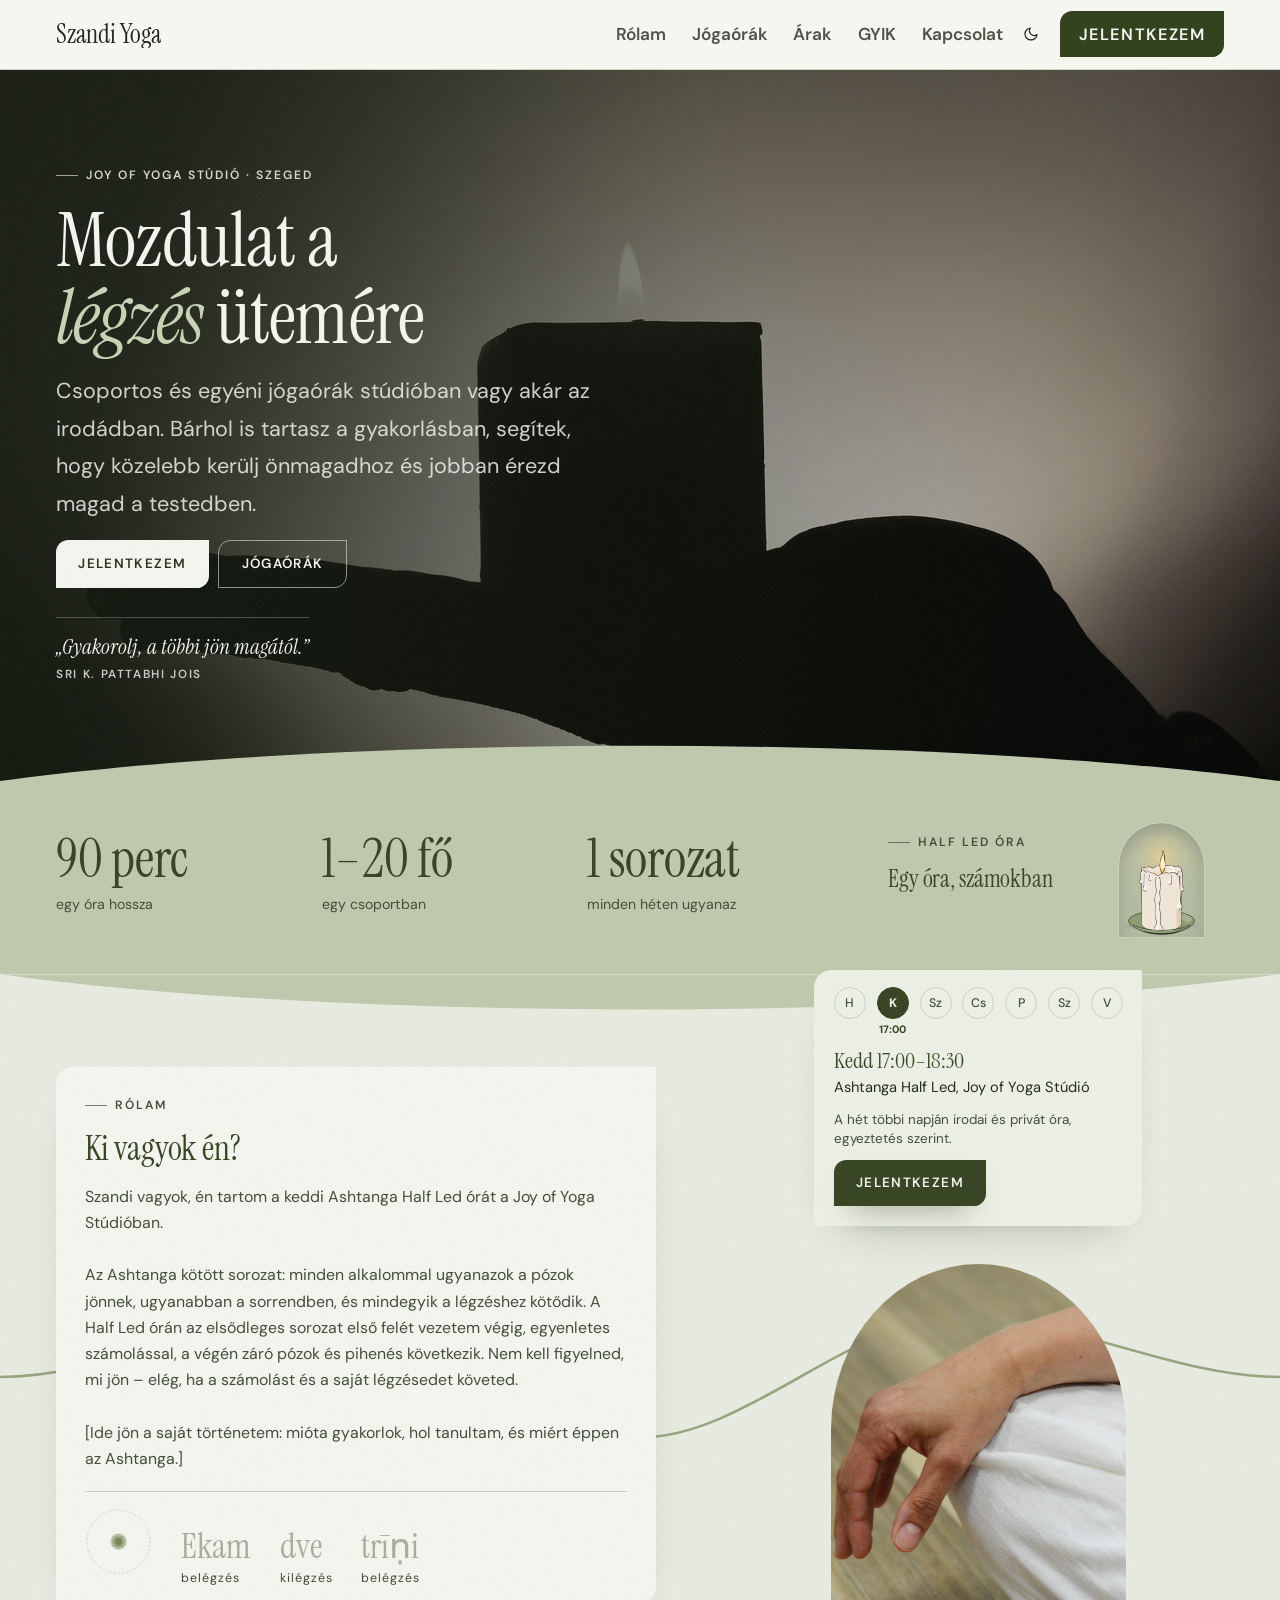
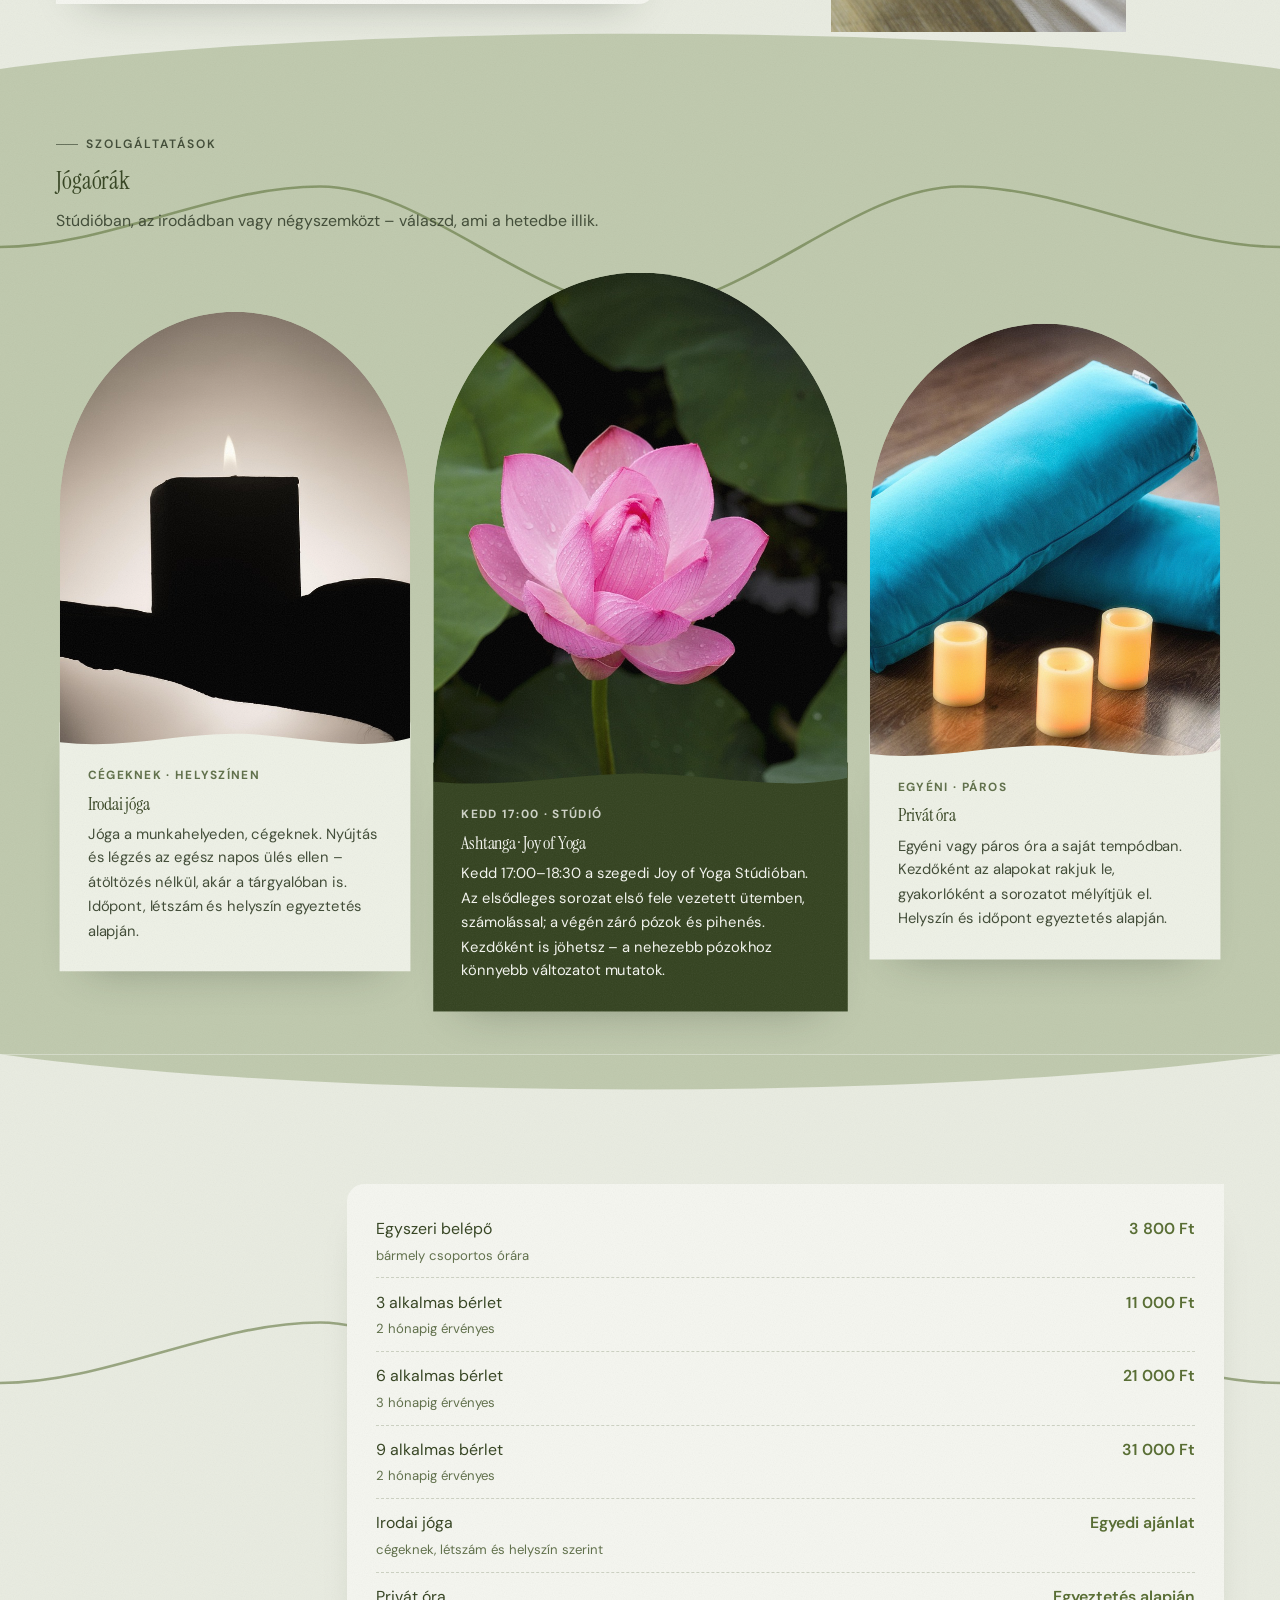
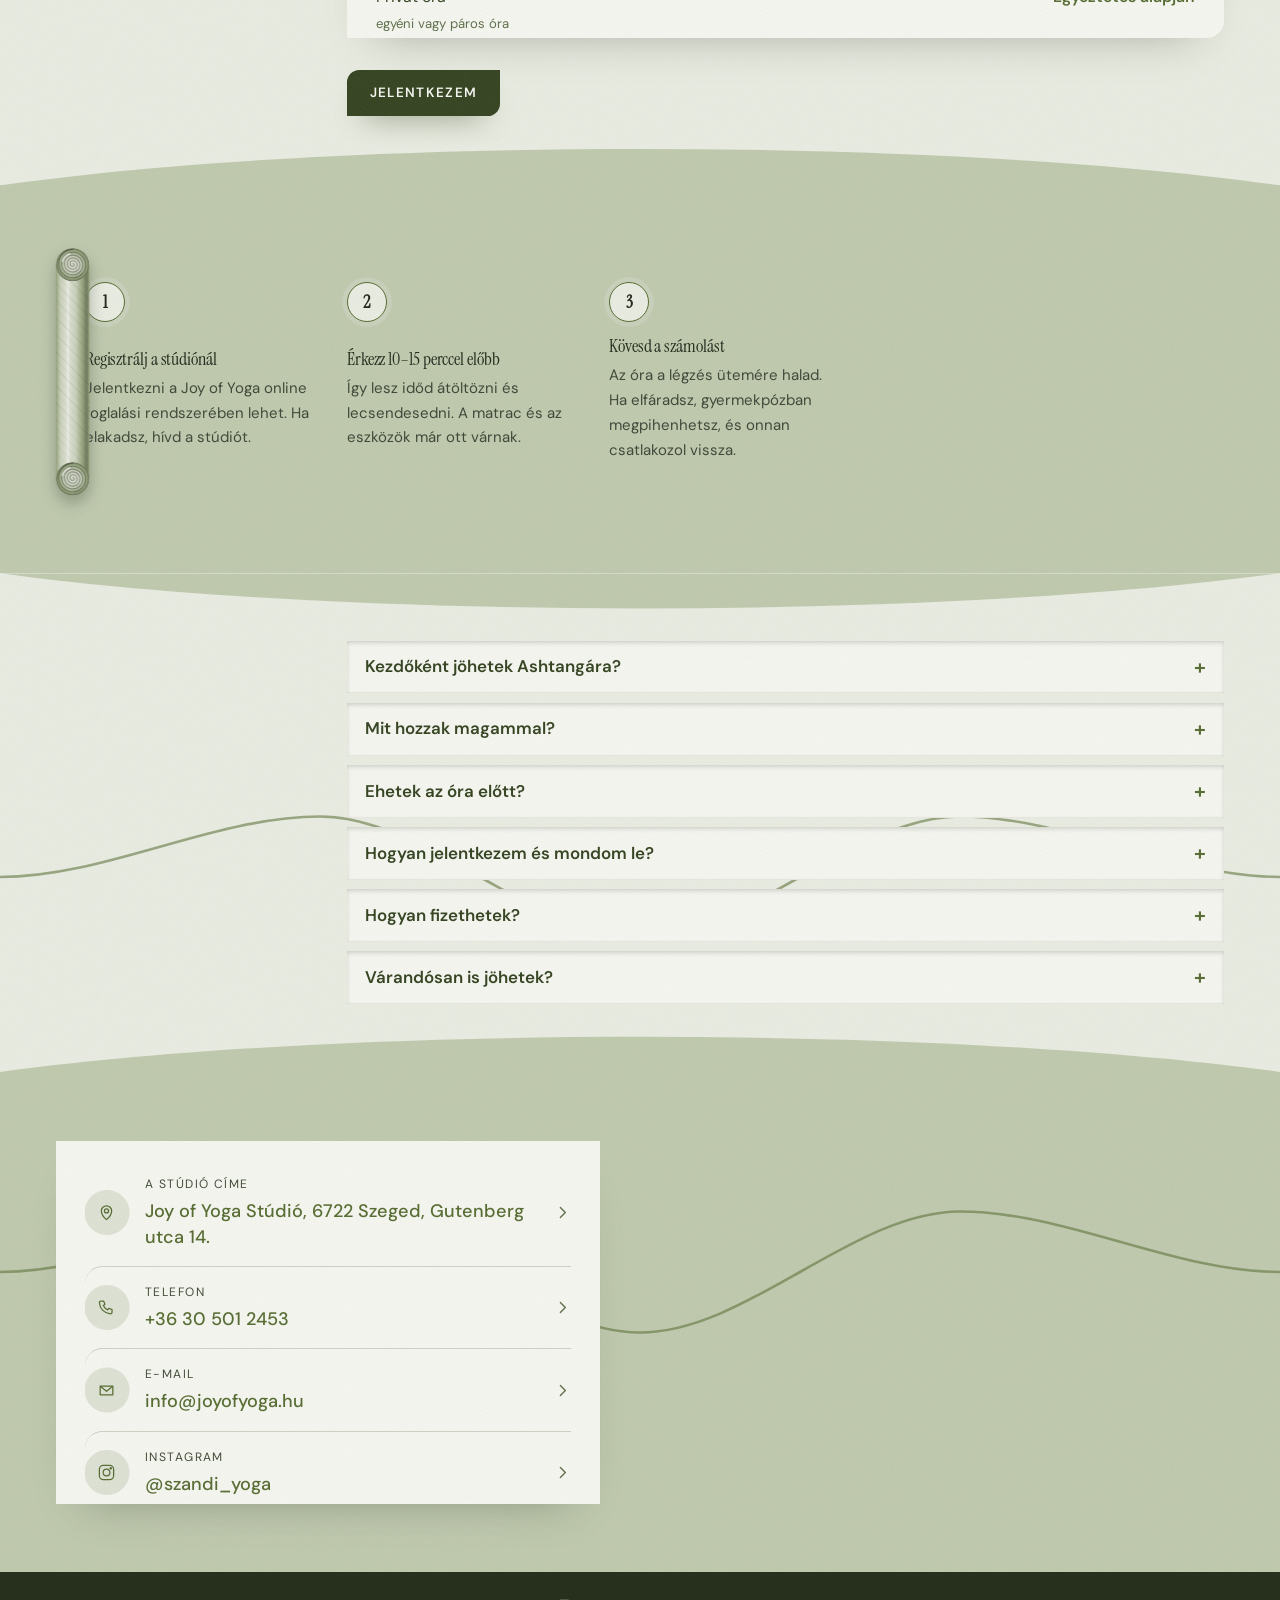
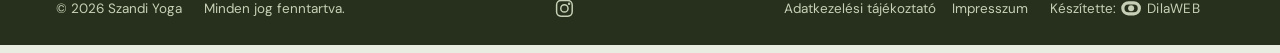
==== index.html @ 1b9d4933 "Szandi visszajelzése: Szandi Yoga név, új alcím, szögletes formák - Fejléc és SEO: „Szandi Yoga” a t" ====
<!DOCTYPE html>
<html lang="hu">
<head>
  <meta charset="utf-8">
  <meta name="viewport" content="width=device-width, initial-scale=1">

  <!-- A közösségi crawler (Facebook, Messenger, LinkedIn) NEM futtat JS-t: amit
       a site.js írna ide, azt megosztáskor nem látja. Ezt a blokkot ezért a
       tools/plan-to-site.mjs süti be a site.json-ból – kézzel ne írd át. -->
  <!-- >>> META -->
  <title>Szandi Yoga · Ashtanga jóga Szegeden, a Joy of Yoga Stúdióban</title>
  <meta name="description" content="Keddenként 17:00-kor vezetett Ashtanga óra a szegedi Joy of Yoga Stúdióban, kezdőknek is. Mellette irodai jóga cégeknek és privát óra.">
  <meta property="og:type" content="website">
  <meta property="og:title" content="Szandi Yoga · Ashtanga jóga Szegeden, a Joy of Yoga Stúdióban">
  <meta property="og:description" content="Keddenként 17:00-kor vezetett Ashtanga óra a szegedi Joy of Yoga Stúdióban, kezdőknek is. Mellette irodai jóga cégeknek és privát óra.">
  <meta property="og:site_name" content="Szandi Yoga">
  <meta property="og:locale" content="hu_HU">
  <meta name="twitter:card" content="summary">
  <!-- <<< META -->
  <meta name="theme-color" content="#E9ECE1">
  <!-- DEMÓ (GitHub Pages): ne kerüljön keresőbe, amíg helykitöltő szöveg és üres impresszum van benne. Élesítéskor TÖRÖLD. -->
  <meta name="robots" content="noindex">

  <link rel="icon" href="images/favicon.svg" type="image/svg+xml">
  <link rel="preconnect" href="https://fonts.googleapis.com">
  <link rel="preconnect" href="https://fonts.gstatic.com" crossorigin>
  <!-- A betűtípus-linket a site.js tölti ki: csak a ténylegesen használt két
       család töltődik le, nem az összes választható. -->
  <!-- Villanásmentes indulás. A pv.css alapértékei a sablon arculatát rajzolnák,
       amíg a site.js a site.json-ból fel nem rakja Szandiét – ezért a lap addig
       Szandi színén, rejtve áll (site.js → init, reveal). Ha a szkript nem fut
       le, 3 mp múlva magától megjelenik; JavaScript nélkül azonnal. -->
  <style>
    html { background: #E9ECE1; }
    html:not(.pv-ready) body { visibility: hidden; animation: pv-boot 0s 3s forwards; }
    @keyframes pv-boot { to { visibility: visible; } }
    @media (prefers-reduced-motion: no-preference) { html.pv-ready body { animation: pv-in 0.3s ease-out; } }
    @keyframes pv-in { from { opacity: 0; } }
  </style>
  <!-- a mentett sötét mód már az első képkockán: a kulcs a site.js MODE_KEY-e -->
  <script>try { if (localStorage.getItem("szandi:mode") === "dark") document.documentElement.style.background = "#1A1F16"; } catch {}</script>
  <noscript><style>html:not(.pv-ready) body { visibility: visible; animation: none; }</style></noscript>
  <link rel="stylesheet" href="pv.css">
</head>

<!-- A tervező előnézetében ez a blokk egy dobozban élt; itt maga az oldal.
     Az adatokat és a data-* kapcsolókat a site.js teszi rá a site.json-ból. -->
<body class="pv" id="pv" data-layout="grid" data-hero="right" data-mode="light">

  <a class="skip-link" href="#pv-main">Ugrás a tartalomra</a>

  <!-- Felső infósáv (navTop, pv.css 8.2/d): a site.js tölti ki. A fejléc ELŐTT áll:
       görgetve elmegy, a ragadós menü marad. -->
  <div class="pv-topbar">
    <div class="pv-topbar__inner">
      <p class="pv-topbar__info">
        <span class="pv-topbar__status" id="pv-topbar-status" hidden></span>
        <span class="pv-topbar__addr" id="pv-topbar-addr"></span>
      </p>
      <p class="pv-topbar__contact">
        <a id="pv-topbar-phone" href="tel:">
          <svg class="icon" viewBox="0 0 24 24" fill="none" stroke="currentColor" stroke-width="1.8" stroke-linecap="round" stroke-linejoin="round" aria-hidden="true"><path d="M22 16.9v3a2 2 0 0 1-2.2 2 19.8 19.8 0 0 1-8.6-3.1 19.5 19.5 0 0 1-6-6A19.8 19.8 0 0 1 2.1 4.2 2 2 0 0 1 4.1 2h3a2 2 0 0 1 2 1.7c.1.9.4 1.8.7 2.7a2 2 0 0 1-.5 2.1L8 9.8a16 16 0 0 0 6 6l1.3-1.3a2 2 0 0 1 2.1-.4c.9.3 1.8.6 2.7.7a2 2 0 0 1 1.7 2z"></path></svg><span></span>
        </a>
        <a class="pv-topbar__mail" id="pv-topbar-mail" href="mailto:">
          <svg class="icon" viewBox="0 0 24 24" fill="none" stroke="currentColor" stroke-width="1.8" stroke-linecap="round" stroke-linejoin="round" aria-hidden="true"><rect x="3" y="5" width="18" height="14" rx="2"></rect><path d="M3 7l9 6 9-6"></path></svg><span></span>
        </a>
      </p>
    </div>
  </div>

  <header class="pv-header">
   <div class="pv-header__inner">
    <a class="pv-brand" href="#pv">
      <img id="pv-logo" alt="" width="40" height="40">
      <span id="pv-company-sm">Cégnév</span>
    </a>

    <div class="pv-header__end">
      <!-- Mobil menü kapcsolója: 44rem fölött a CSS elrejti, ott a sáv menüje látszik -->
      <button type="button" class="pv-burger" id="pv-burger" aria-expanded="false" aria-controls="pv-nav" aria-label="Menü">
        <svg viewBox="0 0 24 24" fill="none" stroke="currentColor" stroke-width="2" stroke-linecap="round" aria-hidden="true">
          <path d="M4 7h16M4 12h16M4 17h16"></path>
        </svg>
      </button>
      <nav class="pv-nav" id="pv-nav" aria-label="Fő menü"></nav>
      <!-- Hívás-gomb (navCall, pv.css 8.2/c): a site.js adja a tel: címet, szám nélkül rejtve -->
      <a class="pv-mode pv-call" id="pv-call" href="tel:" hidden data-i18n-label="a11y.pvCall" aria-label="Hívás">
        <svg class="icon" viewBox="0 0 24 24" fill="none" stroke="currentColor" stroke-width="1.8" stroke-linecap="round" stroke-linejoin="round" aria-hidden="true">
          <path d="M22 16.9v3a2 2 0 0 1-2.2 2 19.8 19.8 0 0 1-8.6-3.1 19.5 19.5 0 0 1-6-6A19.8 19.8 0 0 1 2.1 4.2 2 2 0 0 1 4.1 2h3a2 2 0 0 1 2 1.7c.1.9.4 1.8.7 2.7a2 2 0 0 1-.5 2.1L8 9.8a16 16 0 0 0 6 6l1.3-1.3a2 2 0 0 1 2.1-.4c.9.3 1.8.6 2.7.7a2 2 0 0 1 1.7 2z"></path>
        </svg>
      </a>
      <button type="button" class="pv-mode" id="pv-mode-toggle" aria-label="Világos és sötét mód">
        <svg class="icon icon--sun" viewBox="0 0 24 24" fill="none" stroke="currentColor" stroke-width="1.8" stroke-linecap="round" aria-hidden="true">
          <circle cx="12" cy="12" r="4"></circle>
          <path d="M12 2v2M12 20v2M4.9 4.9l1.4 1.4M17.7 17.7l1.4 1.4M2 12h2M20 12h2M4.9 19.1l1.4-1.4M17.7 6.3l1.4-1.4"></path>
        </svg>
        <svg class="icon icon--moon" viewBox="0 0 24 24" fill="none" stroke="currentColor" stroke-width="1.8" stroke-linecap="round" stroke-linejoin="round" aria-hidden="true">
          <path d="M21 12.8A9 9 0 1 1 11.2 3a7 7 0 0 0 9.8 9.8z"></path>
        </svg>
      </button>
      <a href="#sec-contact" class="pv-nav__cta" data-cta-main data-cta-sec="contact" data-i18n="pv.cta">Ajánlatot kérek</a>
    </div>
   </div>
  </header>

  <main class="pv-main" id="pv-main">

    <!-- JS nélküli tartalék: a lap többi szövegét a site.js írja, enélkül
         csak a helykitöltő látszana. A tools/plan-to-site.mjs tölti ki. -->
    <!-- >>> NOSCRIPT -->
    <noscript>
      <section class="pv-section is-first">
        <div class="pv-wrap">
          <h1>Szandi Yoga</h1>
          <p class="pv-lead">Csoportos és egyéni jógaórák stúdióban vagy akár az irodádban. Bárhol is tartasz a gyakorlásban, segítek, hogy közelebb kerülj önmagadhoz és jobban érezd magad a testedben.</p>
          <ul class="pv-contact__list">
            <li><span class="pv-muted">Elhelyezkedés</span><strong>Joy of Yoga Stúdió, 6722 Szeged, Gutenberg utca 14.</strong></li>
            <li><span class="pv-muted">Telefon</span><a href="tel:+36305012453">+36 30 501 2453</a></li>
            <li><span class="pv-muted">E-mail</span><a href="mailto:info@joyofyoga.hu">info@joyofyoga.hu</a></li>
          </ul>
          <p class="pv-muted">Az oldal teljes tartalmához engedélyezd a JavaScriptet a böngésződben.</p>
        </div>
      </section>
    </noscript>
    <!-- <<< NOSCRIPT -->

    <!-- Háttér-rétegek (pv.css 8.8/b): az első a mintaréteg, a második a köztes
         parallax-réteg. Rögzített háttérnél sticky, gördülőnél a lapra terül –
         a döntést a data-bg-depth hozza. E NÉLKÜL egyetlen háttérminta sem
         látszik: a textúrák mind erre a rétegre festenek. -->
    <div class="pv-fx" aria-hidden="true"><i></i><i></i></div>

    <!-- Mozgó háttér (pv.css 8.9/b). A három réteget a választott motívum tölti
         meg CSS-ből – kikapcsolva (bgArt: none) egyik sem látszik. -->
    <div class="pv-bg" aria-hidden="true"><i></i><i></i><i></i></div>

    <!-- HERO -->
    <section class="pv-hero" id="sec-hero" data-sec="hero">
      <div class="pv-wrap pv-hero__inner">
        <div class="pv-hero__copy">
          <p class="pv-eyebrow"><span class="pv-dot" aria-hidden="true"></span><span id="pv-address-top">Cím</span>
            <!-- ÉLŐ állapot, nem dísz: a látogató órája és a nyitvatartás dönti
                 el (site.js → openState). Nyitvatartás nélkül nincs a lapon. -->
            <span class="pv-status" id="pv-status" hidden></span></p>
          <h1 id="pv-company">Cégnév</h1>
          <p class="pv-lead" id="pv-tagline">Rövid leírás</p>
          <div class="pv-actions">
            <a href="#sec-contact" class="pv-btn pv-btn--primary" data-cta-main data-cta-sec="contact" data-i18n="pv.cta">Ajánlatot kérek</a>
            <!-- A második gomb célját és feliratát is a site.js adja (content.cta2) -->
            <a href="#sec-services" class="pv-btn pv-btn--ghost" id="pv-cta2" data-cta-sec="services">Szolgáltatásaink</a>
          </div>
          <!-- Szandi: halk záró idézet (heroQuote) – a site.js tölti, üresen rejtve -->
          <blockquote class="sz-quote" id="sz-quote-box" hidden><p id="sz-quote"></p><cite id="sz-quote-by"></cite></blockquote>
        </div>
        <!-- Hero slide-ok: minden felvett kép egy slide, a sávot a site.js írja -->
        <figure class="pv-hero__media pv-slider">
          <div class="pv-slides" id="pv-hero-slides"></div>
          <button type="button" class="pv-slider__nav pv-slider__nav--prev" data-slide="-1" aria-label="Előző kép">
            <svg class="icon" viewBox="0 0 24 24" fill="none" stroke="currentColor" stroke-width="1.8" stroke-linecap="round" stroke-linejoin="round" aria-hidden="true"><path d="M15 5l-7 7 7 7"></path></svg>
          </button>
          <button type="button" class="pv-slider__nav pv-slider__nav--next" data-slide="1" aria-label="Következő kép">
            <svg class="icon" viewBox="0 0 24 24" fill="none" stroke="currentColor" stroke-width="1.8" stroke-linecap="round" stroke-linejoin="round" aria-hidden="true"><path d="M9 5l7 7-7 7"></path></svg>
          </button>
        </figure>
      </div>
      <!-- Kézjegy-szalag (sig="marquee", pv.css 8.12/d): a szolgáltatások nevei
           vízszintesen vonulnak a hero alatt. A site.js KÉTSZER írja ki a
           listát – fél szalagnyi eltolásnál a két készlet fedésbe kerül, tehát
           varrat nélkül ismétlődik. Az egész szalag aria-hidden: ugyanazok a
           nevek olvashatóan ott vannak a szolgáltatás-blokkban. -->
      <div class="pv-ribbon" aria-hidden="true"><div class="pv-ribbon__track" id="pv-ribbon"></div></div>
    </section>

    <!-- SZOLGÁLTATÁSOK – a kártyákat a site.json content.services írja felül -->
    <section class="pv-section" id="sec-services" data-sec="services">
      <div class="pv-wrap">
        <header class="pv-head">
          <p class="pv-eyebrow"><span class="pv-dot" aria-hidden="true"></span><span data-i18n="pv.servicesEyebrow">Amit kínálunk</span></p>
          <h2 data-i18n="pv.servicesTitle">Szolgáltatásaink</h2>
          <p class="pv-muted" data-i18n="pv.servicesLead">Rövid blokkok arról, amiben a legjobb vagy.</p>
        </header>
        <ul class="pv-items" id="pv-items"></ul>
      </div>
    </section>

    <!-- ÁRJEGYZÉK -->
    <section class="pv-section pv-pricing" id="sec-pricing" data-sec="pricing" hidden>
      <div class="pv-wrap">
        <header class="pv-head">
          <p class="pv-eyebrow"><span class="pv-dot" aria-hidden="true"></span><span data-i18n="pv.pricingEyebrow">Áraink</span></p>
          <h2 data-i18n="pv.pricingTitle">Árjegyzék</h2>
        </header>
        <!-- Kategória-szűrő: csak akkor kerül ide sor, ha a tételeken van
             kategória (site.js → chipRow) -->
        <div id="pv-price-chips"></div>
        <ul class="pv-prices" id="pv-prices"></ul>
        <!-- Egy gomb az árlista alatt: aki az árat elfogadta, ott foglaljon,
             ne kelljen visszagörgetnie a heróig. -->
        <p class="pv-prices__cta">
          <a href="#sec-contact" class="pv-btn pv-btn--primary" data-cta-main data-cta-sec="contact" data-i18n="pv.cta">Ajánlatot kérek</a>
        </p>
      </div>
    </section>

    <!-- IDŐPONTFOGLALÁS – a varázsló markupját a közös booking.js írja bele,
         ugyanúgy, mint a tervező előnézetében. A profil és az admin nézet a
         fiókoldalon (foglalas.html) él. -->
    <section class="pv-section pv-booking" id="sec-booking" data-sec="booking" hidden>
      <div class="pv-wrap">
        <header class="pv-head">
          <p class="pv-eyebrow"><span class="pv-dot" aria-hidden="true"></span><span data-i18n="pv.bookingEyebrow">Időpontfoglalás</span></p>
          <h2 data-i18n="pv.bookingTitle">Foglaljon időpontot</h2>
        </header>
        <div class="bk" id="bk-root"></div>
      </div>
    </section>

    <!-- REFERENCIÁK -->
    <section class="pv-section" id="sec-references" data-sec="references">
      <div class="pv-wrap">
        <header class="pv-head">
          <p class="pv-eyebrow"><span class="pv-dot" aria-hidden="true"></span><span data-i18n="pv.refEyebrow">Munkáink</span></p>
          <h2 data-i18n="pv.refTitle">Referenciák</h2>
        </header>
        <div class="pv-slider">
          <ul class="pv-slides pv-slides--cols" id="pv-refs"></ul>
          <button type="button" class="pv-slider__nav pv-slider__nav--prev" data-slide="-1" aria-label="Előző kép">
            <svg class="icon" viewBox="0 0 24 24" fill="none" stroke="currentColor" stroke-width="1.8" stroke-linecap="round" stroke-linejoin="round" aria-hidden="true"><path d="M15 5l-7 7 7 7"></path></svg>
          </button>
          <button type="button" class="pv-slider__nav pv-slider__nav--next" data-slide="1" aria-label="Következő kép">
            <svg class="icon" viewBox="0 0 24 24" fill="none" stroke="currentColor" stroke-width="1.8" stroke-linecap="round" stroke-linejoin="round" aria-hidden="true"><path d="M9 5l7 7-7 7"></path></svg>
          </button>
        </div>
      </div>
    </section>

    <!-- RÓLUNK -->
    <section class="pv-section pv-about" id="sec-about" data-sec="about">
      <!-- SZANDI: a légzés-vonal – egy belégzés, egy kilégzés hullámként a
           szekción át, a kép MÖGÖTT. Csak széles nézetben (pv.css, SZANDI). -->
      <svg class="sz-breath" viewBox="0 0 1200 100" preserveAspectRatio="none" aria-hidden="true" focusable="false">
        <path d="M0 50C100 50 200 8 300 8S500 92 600 92 800 8 900 8s200 42 300 42" />
      </svg>
      <div class="pv-wrap pv-about__inner">
        <!-- SZANDI: kollázs = boltíves fotó + ráfekvő órarend-kártya -->
        <div class="sz-collage">
          <!-- a képhely sorszámát a site.js adja: a szolgáltatás-kártyák után jön -->
          <figure class="pv-about__media"><img id="pv-about-img" data-img-slot="4" alt="" width="800" height="600" loading="lazy"></figure>
          <aside class="sz-week" aria-label="Mikor tartok órát">
            <!-- a napsor csak kép: ugyanezt a szöveg alatta kimondja -->
            <ol class="sz-week__days" aria-hidden="true">
              <li>H</li><li class="is-on">K<small>17:00</small></li><li>Sz</li><li>Cs</li><li>P</li><li>Sz</li><li>V</li>
            </ol>
            <p class="sz-week__when"><b>Kedd 17:00–18:30</b> Ashtanga Half Led, Joy of Yoga Stúdió</p>
            <p class="sz-week__rest">A hét többi napján irodai és privát óra, egyeztetés szerint.</p>
            <a href="#sec-contact" class="pv-btn pv-btn--primary" data-cta-main data-cta-sec="contact" data-i18n="pv.cta">Jelentkezem</a>
          </aside>
        </div>
        <div class="pv-about__copy">
          <p class="pv-eyebrow"><span class="pv-dot" aria-hidden="true"></span><span data-i18n="pv.aboutEyebrow">Rólunk</span></p>
          <h2 data-i18n="pv.aboutTitle">Néhány szó rólunk</h2>
          <p id="pv-about">Bemutatkozó szöveg</p>
          <!-- SZANDI: az óra saját hangja – így szól a vezetett számolás -->
          <p class="sz-count">
            <!-- légzés-virág: hat áttetsző szirom, belégzésre kinyílik, kilégzésre összezár (pv.css) -->
            <svg class="sz-bloom" viewBox="-50 -50 100 100" aria-hidden="true">
              <circle class="sz-bloom__ring" r="47"></circle>
              <circle r="16" style="--n:0"></circle><circle r="16" style="--n:1"></circle><circle r="16" style="--n:2"></circle>
              <circle r="16" style="--n:3"></circle><circle r="16" style="--n:4"></circle><circle r="16" style="--n:5"></circle>
            </svg>
            <span><b lang="sa-Latn">Ekam</b> belégzés</span>
            <span><b lang="sa-Latn">dve</b> kilégzés</span>
            <span><b lang="sa-Latn">trīṇi</b> belégzés</span>
          </p>
        </div>
      </div>
    </section>

    <!-- TÉRKÉP -->
    <section class="pv-section pv-map" id="sec-map" data-sec="map">
      <div class="pv-wrap">
        <header class="pv-head">
          <p class="pv-eyebrow"><span class="pv-dot" aria-hidden="true"></span><span data-i18n="pv.mapEyebrow">Hol találsz minket</span></p>
          <h2 data-i18n="pv.mapTitle">Itt vagyunk</h2>
          <p class="pv-muted" id="pv-map-address">Cím</p>
        </header>
        <div class="pv-map__frame">
          <iframe id="pv-map" title="Térkép" loading="lazy" referrerpolicy="no-referrer-when-downgrade" allowfullscreen></iframe>
        </div>
        <p class="pv-map__link">
          <a id="pv-map-link" href="#" target="_blank" rel="noopener noreferrer" data-goal="route" data-i18n="pv.mapLink">Megnyitás a Google Térképen</a>
        </p>
      </div>
    </section>

    <!-- KAPCSOLAT -->
    <section class="pv-section pv-contact" id="sec-contact" data-sec="contact">
      <div class="pv-wrap">
        <header class="pv-head">
          <p class="pv-eyebrow"><span class="pv-dot" aria-hidden="true"></span><span data-i18n="pv.contactEyebrow">Kapcsolat</span></p>
          <h2 data-i18n="pv.contactTitle">Keress minket bizalommal</h2>
          <!-- SZANDI: Blenderben renderelt gyertya a meghívás mellett (pv.css, BLENDER-GYERTYA) -->
          <span class="sz-candle" aria-hidden="true"><span class="sz-candle__body"></span><span class="sz-candle__flame"></span></span>
        </header>
        <ul class="pv-contact__list">
          <li>
            <span class="pv-muted" data-i18n="pv.lblAddress">Elhelyezkedés</span>
            <!-- Szandi: a cím útvonaltervezőt nyit (href: site.js) -->
            <a id="pv-address" href="#" target="_blank" rel="noopener">Cím</a>
          </li>
          <li>
            <span class="pv-muted" data-i18n="pv.lblPhone">Telefon</span>
            <a id="pv-phone" href="#" data-goal="call">Telefonszám</a>
          </li>
          <li>
            <span class="pv-muted" data-i18n="pv.lblEmail">E-mail</span>
            <a id="pv-email" href="#" data-goal="mail">E-mail cím</a>
          </li>
        </ul>
        <!-- Nyitvatartás: a mai nap kiemelve. Csak akkor kerül ki, ha a tervben
             be van kapcsolva (content.hoursShow). -->
        <div class="pv-hours" id="pv-hours" hidden>
          <h3 data-i18n="pv.hoursTitle">Nyitvatartás</h3>
          <ul id="pv-hours-list"></ul>
        </div>
      </div>
    </section>

  </main>

  <!-- A jogi linkek kötelezőek: impresszum (Ekertv. 4. §) és adatkezelési
       tájékoztató (GDPR). Ne vedd ki őket az ügyfél kérésére sem. -->
  <footer class="pv-footer">
    <span>&copy; <span id="pv-year">2026</span> <span id="pv-company-ft">Cégnév</span></span>
    <span data-i18n="pv.rights">Minden jog fenntartva.</span>
    <nav class="pv-footer__links" aria-label="Jogi információk">
      <a href="adatkezeles.html" data-i18n="pv.privacy">Adatkezelési tájékoztató</a>
      <a href="impresszum.html" data-i18n="pv.imprint">Impresszum</a>
    </nav>
    <div class="pv-credit"><span data-i18n="pv.credit">Készítette:</span> <a href="https://dilaweb.hu" target="_blank" rel="noopener"><svg viewBox="0 0 44 32" aria-hidden="true" focusable="false"><rect x="4" y="4" width="36" height="24" rx="12" fill="none" stroke="currentColor" stroke-width="7"/><circle cx="22" cy="16" r="6.5" fill="currentColor"/></svg>DilaWEB</a></div>
  </footer>

  <!-- Vissza a lap tetejére (pv.css 8.14). A lap UTOLSÓ eleme, hogy a sticky
       ragasztás végig kitartson, és a billentyűzetes sorrendben is a végén
       álljon. A párbeszédablakok ez alatt következnek: azok nem a lap folyamának
       részei (a <dialog> a felső rétegben nyílik). -->
  <button type="button" class="pv-top" id="pv-top"
          data-i18n-label="a11y.pvTop" aria-label="Vissza az oldal tetejére">
    <svg viewBox="0 0 24 24" fill="none" stroke="currentColor" stroke-width="2" stroke-linecap="round" stroke-linejoin="round" aria-hidden="true">
      <path d="M12 19V6M5.5 12.5L12 6l6.5 6.5"></path>
    </svg>
  </button>

  <!-- Belépés a foglaláshoz. Csak akkor nyílik meg, ha a varázsló kéri – a
       fejléc szándékosan nem tesz ki belépés gombot, ahogy az előnézetben sem. -->
  <dialog class="dlg" id="auth-dlg">
    <h2 id="auth-title">Belépés</h2>
    <form id="auth-form">
      <label class="bk-field"><span data-lv="lv.email">E-mail cím</span>
        <input type="email" id="auth-email" autocomplete="email" required></label>
      <label class="bk-field"><span data-lv="lv.pass">Jelszó</span>
        <input type="password" id="auth-pass" autocomplete="current-password" minlength="6" required></label>
      <div id="auth-extra" hidden>
        <label class="bk-field"><span data-lv="lv.name">Név</span>
          <input type="text" id="auth-name" autocomplete="name"></label>
        <label class="bk-field"><span data-lv="lv.phone">Telefonszám</span>
          <input type="tel" id="auth-phone" autocomplete="tel"></label>
      </div>
      <p class="lv-msg" id="auth-msg" role="alert" aria-live="assertive"></p>
      <button type="submit" class="bk-btn bk-btn--primary" id="auth-submit">Belépés</button>
    </form>
    <div class="dlg__links">
      <button type="button" id="auth-toggle">Még nincs fiókom</button>
      <button type="button" id="auth-forgot" data-lv="lv.forgot">Elfelejtett jelszó</button>
      <button type="button" id="auth-close" data-lv="lv.close">Bezárás</button>
    </div>
  </dialog>

  <script src="site.js"></script>
</body>
</html>
---- pv.css ----
/* ==========================================================================
   DilaWEB – kész ügyféloldal
   A középső blokk a tervező style.css-éből másolat (tools/sync-css.mjs), ide
   kézzel ne írj. A felülírások a fájl végén vannak.
   ========================================================================== */

/* --- alap / reset -------------------------------------------------------- */
*, *::before, *::after { box-sizing: border-box; }
body { margin: 0; }
h1, h2, h3 { margin: 0; line-height: 1.15; }
p { margin: 0; }
ul { margin: 0; padding: 0; list-style: none; }
a { color: inherit; text-decoration: none; }
button { font: inherit; color: inherit; }
img { display: block; }
svg { display: block; }
iframe { border: 0; }
[hidden] { display: none !important; }

/* Fókuszgyűrű: billentyűzetes navigációnál mindenhol látszik */
:focus-visible { outline: 2px solid var(--pv-primary); outline-offset: 3px; border-radius: 4px; }

/* Tartalomra ugrás – billentyűzettel az első Tab */
.skip-link {
  position: fixed; top: 0.6rem; left: 0.6rem; z-index: 20;
  padding: 0.7rem 1.1rem; border-radius: 999px;
  background: var(--pv-primary); color: var(--pv-on-primary);
  font-weight: 700; transform: translateY(-200%); transition: transform 0.2s;
}
.skip-link:focus-visible { transform: none; }

/* Nap sötétben, hold világosban – 1:1 a tervező style.css 02. szekciójából
   (nem a 08.-ból, ezért nem hozza a sync-css.mjs; ha ott változik, ide is át
   kell vezetni kézzel). */
.icon--moon { display: none; }
.pv[data-mode="light"] .pv-mode .icon--sun  { display: none; }
.pv[data-mode="light"] .pv-mode .icon--moon { display: block; }

/* >>> SYNC:PV – generált, ne írd át kézzel <<< */
:root { --ease: cubic-bezier(0.2, 0.7, 0.3, 1); }
/* ==========================================================================
   A GENERÁLT WEBOLDAL – a style.css kivágott 08. fejezete

   Ez a sablon lelke: a teljes arculat-rendszer minden variációval. Ezért NEM
   megy ki nyersen a tervező oldalára – az app.enc titkosított csomag része
   (admin/pack-app.js), és csak érvényes belépőkód után kerül a <head>-be
   (auth-gate.js). A generált ügyfél-oldal ugyanezt kapja meg, egy példányban.
   ========================================================================== */

/* --- 8.1 tokenek és alapok ---------------------------------------------- */
.pv {
  /* Kiindulási értékek: JS nélkül is a DilaWEB-alapsablon látszik */
  --pv-primary:    #DE8524;
  --pv-secondary:  #F0B166;
  --pv-bg:         #070B11;
  --pv-text:       #E8EDF5;
  --pv-on-primary: #1A1206;
  --pv-radius:     16px;
  --pv-align:      left;
  --pv-just:       flex-start;
  --pv-items:      flex-start;
  --pv-font:       "Sora", system-ui, sans-serif;
  --pv-font-head:  "Sora", system-ui, sans-serif;
  --pv-cols:       3;
  --pv-max:        68rem;
  --pv-space:      1;
  --pv-ratio:      1.33;
  /* Betűméret-csomag szorzója. MINDEN szövegméret ezen megy át, ezért a
     "Kicsi/Normál/Nagy" egyetlen érték átírása. Öröklődik, így egy szekcióra
     (vagy a fejlécre, láblécre) írva csak az az egy blokk kap más méretet. */
  --pv-fs:         1;

  /* Fejléc-tengelyek (8.2/b). A --pv-nav-h csak az ÁTLÁTSZÓ fejlécnél nem
     nulla: ennyivel csúszik a tartalom a sáv alá, hogy a háttere kilátsszon.
     ponytail: a magasság becsült érték, nem mért – a fejléc tartalma fix. */
  --pv-nav-gap:  0rem;
  --pv-nav-base: 3.8rem;
  --pv-nav-h:    0rem;
  /* Kézírás-betű a kézzel készült jegyekhez (széljegyzet, aláírás – 8.12). Token,
     nem beégetett: új ügyfélnél ez az egy sor cserélhető. A kész oldal csak
     akkor tölti be, ha a terv használja (site.js loadFonts). */
  --pv-font-hand: "Caveat", cursive;
  --pv-nav-max:  none;
  /* A szekciók függőleges belső tere egy helyen: az első szekció ehhez adja
     hozzá a fejléc magasságát, ha az átlátszó. */
  --pv-pad-y: calc(clamp(2.2rem, 7cqi, 4.5rem) * var(--pv-space));

  /* Származtatott tokenek – mindig a felhasználó két alapszínéből keverve */
  --pv-muted:   color-mix(in srgb, var(--pv-text) 62%, var(--pv-bg));
  --pv-surface: color-mix(in srgb, var(--pv-text)  5%, var(--pv-bg));
  --pv-line:    color-mix(in srgb, var(--pv-text) 15%, var(--pv-bg));

  /* Doboz-tokenek: MINDEN keretezett blokk (kártya, kapcsolat-csempe, kép,
     térkép) ezeken keresztül rajzol – így a "Felületek" választó egyetlen
     helyről írja át az egész oldal anyagszerűségét (lásd 8.9). */
  --pv-box-line:   1px solid var(--pv-line);
  --pv-box-bg:     var(--pv-surface);
  --pv-box-shadow: 0 24px 40px -34px rgba(0, 0, 0, 0.75);
  /* Tipográfia-karakter: a 8.9 írja felül, itt a semleges alapérték */
  --pv-h-weight:   700;
  --pv-h-track:    -0.03em;
  --pv-h-case:     none;
  --pv-h-scale:    1;

  flex: 1;
  min-height: 0;
  overflow-y: auto;
  container-type: inline-size;
  background: var(--pv-bg);
  color: var(--pv-text);
  font-family: var(--pv-font);
  font-size: calc(0.92rem * var(--pv-fs));
  line-height: 1.65;
  text-align: var(--pv-align);
  transition: background-color 0.35s var(--ease), color 0.35s var(--ease);
}
.pv h1, .pv h2, .pv h3 {
  font-family: var(--pv-font-head);
  font-weight: var(--pv-h-weight);
  letter-spacing: var(--pv-h-track);
  text-transform: var(--pv-h-case);
  /* A cím sose lóghat ki a dobozából. A magyar összetett szó (Szolgáltatások,
     Időpontfoglalás) és a cégnév tördelhetetlen: keskeny hasábban (secHead:
     side, flow: ledger) a szomszéd hasáb képei mögé csúszott, telefonon pedig
     vízszintes görgetést hozott. `anywhere` és nem `break-word`: csak ez viszi
     le a min-content szélességet is – e nélkül a flex-elem szélesebb marad a
     hasábnál, és a szöveg akkor is kilóg, ha törhetne. */
  overflow-wrap: anywhere;
}
.pv :is(img, video) { width: 100%; height: 100%; object-fit: cover; }

/* Betűméret-csomagok. Ugyanaz az attribútum a lap gyökerén (globális) és egy
   blokkon (kivétel) – a belső elemek öröklik, ezért nem kell szekciónkénti
   szabály. A `md` azért van kiírva, hogy a globálistól ELTÉRŐ "normál" is
   választható legyen egy szekcióra. */
.pv[data-fs="sm"], .pv [data-fs="sm"] { --pv-fs: 0.88; }
.pv[data-fs="md"], .pv [data-fs="md"] { --pv-fs: 1; }
.pv[data-fs="lg"], .pv [data-fs="lg"] { --pv-fs: 1.16; }

/* a szekciók sorrendjét `order` adja; a negatív margó az átlátszó fejléc alá
   húzza a tartalmat (alapból nulla) */
.pv-main { display: flex; flex-direction: column; margin-top: calc(-1 * var(--pv-nav-h)); }
/* Oldalváltásnál a törzs `hidden` lesz – a `display: flex` erősebb a böngésző
   [hidden] szabályánál, ezért kell kimondani (mint a .pv-burgernél). */
.pv-main[hidden] { display: none; }
.pv-wrap { max-width: var(--pv-max); margin-inline: auto; }
/* a szekcióhatár-idomok a szekcióhoz képest pozicionált ál-elemek (8.10) */
.pv-section { position: relative; padding: var(--pv-pad-y) clamp(1.1rem, 5cqi, 3.5rem); }
/* A LÁTHATÓ sorrend első szekcióját a render() jelöli meg: a háttere befut a
   fejléc mögé, a szövege viszont alatta marad.
   A felső levegő itt KORLÁTOZOTT: a térköz-szorzó (--pv-space) a lap belsejében
   levegőt ad, a nyitóképen viszont üres sávot – a látogató első képernyőjén a
   cím a fejléc közelében kezdődjön. Lejjebb a szorzó él tovább. */
.pv-main > .is-first { padding-top: calc(min(var(--pv-pad-y), 5rem) + var(--pv-nav-h)); }

/* KÜLÖN OLDAL (ma: Fiókom). Nem szekció a lapon belül: a fejléc és a lábléc
   marad, a törzs cserélődik – a kész oldalon ez egy másik HTML-fájl. Ezért is
   .pv-main: a lap felülete, háttere és térközei ugyanazok. A felső levegőbe a
   fejléc magassága is bele kell férjen (a .pv-main negatív margója miatt). */
/* Sima BLOKK, nem flex-oszlop: a .pv-wrap `margin-inline: auto`-ja flex-elemként
   kioltaná a nyújtást, és a lap a leghosszabb szó szélességére zsugorodna
   (a foglalás varázslója ráadásul `container-type`-os, az semmit nem ad hozzá a
   szélességhez). Ugyanaz a szerkezet, mint a .pv-section belsejében. */
.pv-page { display: block; padding: calc(min(var(--pv-pad-y), 5rem) + var(--pv-nav-h)) clamp(1.1rem, 5cqi, 3.5rem) var(--pv-pad-y); }
.pv-page__inner { display: flex; flex-direction: column; gap: 1.3rem; }
.pv-page .pv-head { margin-bottom: 0.4rem; }
.pv-page h1 { font-size: calc(clamp(1.5rem, 4.2cqi, 2.3rem) * var(--pv-h-scale) * var(--pv-fs)); }
/* Visszaút a lapra – a fiókoldal egyetlen kifelé vezető linkje a menün kívül */
.pv-page__back {
  display: inline-flex; align-items: center; gap: 0.4rem;
  /* a lap igazítását követi (középre zárt stílusnál középen áll) */
  align-self: var(--pv-items); min-height: 2.75rem;
  color: var(--pv-muted); text-decoration: none;
  font-size: calc(0.85rem * var(--pv-fs));
  transition: color 0.15s;
}
.pv-page__back:hover, .pv-page__back:focus-visible, .pv-page__back:active { color: var(--pv-primary); }
.pv-page__back .icon { width: 1.05em; height: 1.05em; }

/* --- 8.2 fejléc ---------------------------------------------------------- */
/* A fejléc SAJÁT színhármasa. A menü minden díszítése ezekből dolgozik, nem
   közvetlenül a lap palettájából – mert a sáv háttere nem mindig a lapé
   (márkaszín sáv, 8.2/b). Ha a --pv-primary közvetlenül menne a pirulára, a
   márkaszín sávon márkaszínű feliratot kapnánk: olvashatatlan folt.
   Új fejléc-háttér = ezt a három sort állítja át, a többi magától követi. */
.pv-header {
  --pv-nav-muted: var(--pv-muted);      /* nyugvó menüpont */
  --pv-nav-ink: var(--pv-text);         /* kiemelt menüpont */
  --pv-nav-accent: var(--pv-primary);   /* pirula, aláhúzás */
  position: sticky;
  top: var(--pv-nav-gap);
  z-index: 3;
  padding: 0.8rem clamp(1.1rem, 5cqi, 3.5rem);
  background: color-mix(in srgb, var(--pv-bg) 88%, transparent);
  border-bottom: 1px solid var(--pv-line);
  backdrop-filter: blur(10px);
  text-align: left;
}
/* A sáv teljes szélességű marad, a TARTALMA húzható a szövegszélességre
   (--pv-nav-max, "Tartalomszélesség" forma). */
.pv-header__inner {
  display: flex;
  align-items: center;
  justify-content: space-between;
  gap: 1rem;
  max-width: var(--pv-nav-max);
  margin-inline: auto;
}
.pv-brand { display: flex; align-items: center; gap: 0.6rem; font-family: var(--pv-font-head); font-weight: 700; letter-spacing: -0.01em; min-width: 0; }
.pv-brand img { width: 2.1rem; height: 2.1rem; flex: none; border-radius: calc(var(--pv-radius) * 0.5); object-fit: contain; }
.pv-brand span { overflow: hidden; text-overflow: ellipsis; white-space: nowrap; }

.pv-header__end { display: flex; align-items: center; gap: 0.8rem; }
/* `min-width: 0` + tördelés: flex-elem alapból nem megy a tartalma alá, ezért a
   sok menüpont kifeszítette a fejlécet, és az EGÉSZ lap vízszintesen görgött.
   Csak a linksor zsugorodhat – a fejléc jobb vége (kapcsoló, gomb) nem, mert
   annak a tartalma nem tud tovább keskenyedni, csak kilógna a saját dobozából. */
.pv-nav {
  display: none;
  align-items: center;
  flex-wrap: wrap;
  gap: 0.35rem 1.2rem;
  min-width: 0;
  font-size: calc(0.85rem * var(--pv-fs));
}
.pv-nav__item { position: relative; }
.pv-nav__top {
  display: flex;
  align-items: center;
  gap: 0.3rem;
  color: var(--pv-nav-muted);
  cursor: pointer;
  transition: color 0.2s var(--ease);
}
/* `:has(:focus-visible)` és nem `:focus-within`: egérrel rákattintva a link
   MEGTARTJA a fókuszt, tehát a `:focus-within` a menüpontra ragadna – a
   látogató a szekcióban jár, a menüben meg világít egy kiemelt pont. A
   `:focus-visible` egérkattintásra nem talál, billentyűzetre igen: a
   Tab-bejárás jelölése megmarad, a kattintás nyoma nem. */
.pv-nav__item:hover .pv-nav__top,
.pv-nav__item:has(:focus-visible) .pv-nav__top,
.pv-nav__top[aria-current] { color: var(--pv-nav-ink); }
/* Ahol a látogató épp jár – a görgetés-figyelő jelöli (8.2/c). Nem csak szín:
   aláhúzás is, hogy színtévesztőnek is látsszon. Az aláhúzás- és a
   pirula-menü a saját jelét adja helyette (8.2/b). */
.pv-nav__top[aria-current] { text-decoration: underline 2px var(--pv-nav-accent); text-underline-offset: 0.45em; }
.pv-nav__chev { font-size: 0.65em; opacity: 0.8; transition: transform 0.2s var(--ease); }
.pv-nav__item:hover .pv-nav__chev,
.pv-nav__item:has(:focus-visible) .pv-nav__chev { transform: translateY(1px); }

/* Almenü: natív hover/fókusz megnyitás, nincs mögötte JavaScript */
.pv-nav__sub {
  position: absolute;
  top: 100%;
  left: -0.6rem;
  z-index: 6;
  min-width: 10rem;
  margin-top: 0.5rem;
  padding: 0.35rem;
  border: 1px solid var(--pv-line);
  border-radius: calc(var(--pv-radius) * 0.6);
  background: var(--pv-bg);
  box-shadow: 0 24px 44px -26px rgba(0, 0, 0, 0.8);
  text-align: left;
  opacity: 0;
  visibility: hidden;
  transform: translateY(0.3rem);
  transition: opacity 0.18s var(--ease), transform 0.18s var(--ease), visibility 0.18s;
}
.pv-nav__item:hover .pv-nav__sub,
.pv-nav__item:has(:focus-visible) .pv-nav__sub { opacity: 1; visibility: visible; transform: none; }
.pv-nav__sub li {
  padding: 0.4rem 0.7rem;
  border-radius: calc(var(--pv-radius) * 0.4);
  color: var(--pv-muted);
  white-space: nowrap;
}
.pv-nav__sub li:hover, .pv-nav__sub li:has(:focus-visible) { background: var(--pv-surface); color: var(--pv-text); }

/* A kész oldal saját nap/hold gombja */
.pv-mode {
  display: grid;
  place-items: center;
  width: 2rem; height: 2rem;
  flex: none;
  border: 1px solid var(--pv-line);
  border-radius: var(--pv-radius);
  background: var(--pv-surface);
  color: var(--pv-text);
  cursor: pointer;
  transition: border-color 0.2s var(--ease), color 0.2s var(--ease);
}
.pv-mode:hover, .pv-mode:focus-visible { border-color: var(--pv-primary); color: var(--pv-primary); }
.pv-mode:active { transform: scale(0.92); }
.pv-mode .icon { width: 1rem; height: 1rem; }

.pv-nav__cta {
  display: none;
  flex: none;                /* a sávban a felirat marad egy sorban, a márkanév kurtul */
  justify-content: center;
  padding: 0.45rem 1rem;
  white-space: nowrap;
  border-radius: var(--pv-radius);
  background: var(--pv-primary);
  color: var(--pv-on-primary);
  font-weight: 600;
  font-size: calc(0.85rem * var(--pv-fs));
}
.pv-nav__cta:hover, .pv-nav__cta:focus-visible { filter: brightness(1.08); }
.pv-nav__cta:active { transform: scale(0.97); }

/* --- 8.2/a menü keskeny nézetben ----------------------------------------
   Telefonszélességen a linkek nem férnek ki a sávba, ezért egy lenyíló panelbe
   kerülnek. Ez egyben az almenüket is használhatóvá teszi: a széles nézet
   hover-es lenyitása érintéssel soha nem indul el, itt viszont eleve nyitva
   állnak. A gomb és a panel is csak szűk konténerben létezik (8.8). */
.pv-burger {
  display: grid;
  place-items: center;
  width: 2.5rem; height: 2.5rem;
  flex: none;
  border: 1px solid var(--pv-line);
  border-radius: var(--pv-radius);
  background: var(--pv-surface);
  color: var(--pv-text);
  cursor: pointer;
  transition: border-color 0.2s var(--ease), color 0.2s var(--ease);
}
/* A render() `hidden`-nel veszi le a gombot, ha üres a menü – a fenti
   `display: grid` viszont erősebb a böngésző [hidden] szabályánál, ezért kell
   ez a sor: enélkül üres menühöz is ott állna a gomb. */
.pv-burger[hidden] { display: none; }
.pv-burger:hover, .pv-burger:focus-visible { border-color: var(--pv-primary); color: var(--pv-primary); }
.pv-burger:active { transform: scale(0.92); }
.pv-burger .icon { width: 1.2rem; height: 1.2rem; }
/* márkaszínes sávon a gomb is a fejléc színpárját viszi (mint a .pv-mode) */
.pv[data-nav-bg="tint"] .pv-burger {
  background: transparent;
  border-color: color-mix(in srgb, var(--pv-on-primary) 35%, transparent);
  color: inherit;
}
.pv[data-nav-bg="tint"] .pv-burger:hover, .pv[data-nav-bg="tint"] .pv-burger:focus-visible { border-color: currentColor; color: inherit; }

/* --- 8.2/b fejléc-változatok --------------------------------------------- */
/* Háttér. Az alapérték ("blur") maga a .pv-header szabálya, ide csak az
   eltérések kerülnek. */
.pv[data-nav-bg="solid"] .pv-header { background: var(--pv-bg); backdrop-filter: none; }

/* Átlátszó: a sáv mögé becsúszik az első szekció háttere (--pv-nav-h) */
.pv[data-nav-bg="clear"] { --pv-nav-h: calc(var(--pv-nav-base) + var(--pv-nav-gap)); }
.pv[data-nav-bg="clear"] .pv-header {
  background: transparent;
  border-color: transparent;
  backdrop-filter: none;
}

/* Márkaszín sáv: a fejléc a saját színpárjára vált, hogy a linkek is
   olvashatók maradjanak a kitöltésen. A menü díszítése a három fejléc-token
   átírásával követi – itt a KIEMELÉS sem lehet márkaszín, mert a sáv maga az. */
.pv[data-nav-bg="tint"] .pv-header {
  --pv-nav-muted: color-mix(in srgb, var(--pv-on-primary) 78%, transparent);
  --pv-nav-ink: var(--pv-on-primary);
  --pv-nav-accent: var(--pv-on-primary);
  background: var(--pv-primary);
  border-color: transparent;
  color: var(--pv-on-primary);
  backdrop-filter: none;
}
.pv[data-nav-bg="tint"] .pv-mode {
  background: transparent;
  border-color: color-mix(in srgb, var(--pv-on-primary) 35%, transparent);
  color: inherit;
}
.pv[data-nav-bg="tint"] .pv-mode:hover, .pv[data-nav-bg="tint"] .pv-mode:focus-visible { border-color: currentColor; color: inherit; }
.pv[data-nav-bg="tint"] .pv-nav__cta { background: var(--pv-bg); color: var(--pv-text); }

/* Forma */
.pv[data-nav-shape="float"] { --pv-nav-gap: 0.7rem; }
.pv[data-nav-shape="float"] .pv-header {
  margin: var(--pv-nav-gap) clamp(0.7rem, 3cqi, 1.6rem) 0;
  border: 1px solid var(--pv-line);
  border-radius: var(--pv-radius);
  box-shadow: 0 24px 44px -34px rgba(0, 0, 0, 0.8);
}
.pv[data-nav-shape="float"][data-nav-bg="clear"] .pv-header { border-color: transparent; box-shadow: none; }
.pv[data-nav-shape="boxed"] { --pv-nav-max: var(--pv-max); }

/* Menü helye */
.pv[data-nav-align="center"] .pv-header__end { flex: 1; justify-content: flex-end; }
.pv[data-nav-align="center"] .pv-nav { flex: 1; justify-content: center; }
.pv[data-nav-align="stack"] { --pv-nav-base: 6.4rem; }
.pv[data-nav-align="stack"] .pv-header { text-align: center; }
.pv[data-nav-align="stack"] .pv-header__inner { flex-direction: column; align-items: center; gap: 0.55rem; }

/* Menülinkek */
.pv[data-nav-link="underline"] .pv-nav__top { position: relative; }
.pv[data-nav-link="underline"] .pv-nav__top::after {
  content: "";
  position: absolute;
  inset-inline: 0;
  bottom: -0.35rem;
  height: 2px;
  background: var(--pv-nav-accent);
  scale: 0 1;
  transform-origin: left;
  transition: scale 0.2s var(--ease);
}
.pv[data-nav-link="underline"] .pv-nav__item:hover .pv-nav__top::after,
.pv[data-nav-link="underline"] .pv-nav__item:has(:focus-visible) .pv-nav__top::after,
.pv[data-nav-link="underline"] .pv-nav__top[aria-current]::after { scale: 1 1; }
.pv:is([data-nav-link="underline"], [data-nav-link="pill"]) .pv-nav__top[aria-current] { text-decoration: none; }

.pv[data-nav-link="pill"] .pv-nav { gap: 0.3rem; }
.pv[data-nav-link="pill"] .pv-nav__top {
  padding: 0.3rem 0.75rem;
  border-radius: 999px;
  transition: background-color 0.2s var(--ease), color 0.2s var(--ease);
}
.pv[data-nav-link="pill"] .pv-nav__item:hover .pv-nav__top,
.pv[data-nav-link="pill"] .pv-nav__item:has(:focus-visible) .pv-nav__top,
.pv[data-nav-link="pill"] .pv-nav__top[aria-current] {
  background: color-mix(in srgb, var(--pv-nav-accent) 16%, transparent);
  color: var(--pv-nav-accent);
}

.pv[data-nav-link="caps"] .pv-nav {
  font-size: calc(0.72rem * var(--pv-fs));
  font-weight: 600;
  letter-spacing: 0.14em;
  text-transform: uppercase;
}

/* Görgetéskor. A `relative` azért kell, hogy a z-index továbbra is éljen –
   e nélkül az alácsúszó szekció a fejléc FÖLÉ kerülne. */
.pv[data-nav-pos="static"] .pv-header { position: relative; }

/* --- 8.2/c fejléc görgetés közben ------------------------------------------
   A görgetés-figyelő (app.js init, site.js initEvents) mindig fut, és három
   jelet tesz a fejlécre: `.is-scrolled` (már nem a lap tetején), `.is-away`
   (lefelé görget), `--pv-read` (0–1, mennyi fogyott el a lapból). Hogy melyik
   jel mit csinál, azt a tengely dönti el – itt, nem a JavaScriptben.
   ---------------------------------------------------------------------- */
/* Csak szín és eltolás mozog, a magasság sosem: a ragadós fejléc alatt a
   magasság változásától az egész lap ugrana. */
.pv:is([data-nav-pos="lift"], [data-nav-pos="hide"]) .pv-header {
  transition: background-color 0.25s var(--ease), border-color 0.25s var(--ease), translate 0.3s var(--ease);
}
/* Görgetve tömör lesz és árnyékot vet: az átlátszó fejléc a hero után sem
   olvad bele a szövegbe. Az elbújó is ezt kapja – visszajövet már tartalom
   fölött áll. A márkaszín sáv a saját színén marad (a felirata azon olvasható). */
.pv:is([data-nav-pos="lift"], [data-nav-pos="hide"]):not([data-nav-bg="tint"]) .pv-header.is-scrolled {
  background: var(--pv-bg);
  border-color: var(--pv-line);
  backdrop-filter: none;
}
.pv:is([data-nav-pos="lift"], [data-nav-pos="hide"]) .pv-header.is-scrolled { box-shadow: 0 16px 32px -26px rgba(0, 0, 0, 0.7); }
/* Lefelé görgetve elbújik, felfelé azonnal előjön. Nyitott mobilmenünél és
   billentyűzetes fókusznál marad: amit a látogató épp használ, nem szökhet el. */
.pv[data-nav-pos="hide"] .pv-header.is-away:not(:has(.is-open, :focus-visible)) {
  translate: 0 calc(-100% - var(--pv-nav-gap) - 1rem);
}
@media (prefers-reduced-motion: reduce) {
  .pv:is([data-nav-pos="lift"], [data-nav-pos="hide"]) .pv-header { transition: none; }
}

/* Olvasási csík a fejléc alján. `scale`, nem szélesség: képkockánként változik,
   és a scale nem számol újra elrendezést. A márkaszín sávon a fejléc tokenje
   viszi, tehát ott sem tűnik el. */
.pv[data-nav-progress="bar"] .pv-header::after {
  content: "";
  position: absolute;
  inset-inline: 0;
  inset-block-end: -1px;
  height: 3px;
  background: var(--pv-nav-accent);
  transform-origin: left;
  scale: var(--pv-read, 0) 1;
  pointer-events: none;
}
/* lebegő sávon a kerekítés elől behúzva, különben kilógna a sarkon */
.pv[data-nav-progress="bar"][data-nav-shape="float"] .pv-header::after { inset-inline: calc(var(--pv-radius) / 2); }

/* Hívás-gomb: helyi vállalkozásnál a telefon a leggyorsabb út, ezért keskeny
   nézetben is a fejlécben marad, a hüvelykujj mellett. A .pv-mode osztályát
   viszi: a méretét (8.12 érintés) és a márkaszín sáv színpárját is örökli. */
.pv-call { display: none; }
.pv[data-nav-call="icon"] .pv-call:not([hidden]) { display: grid; }

/* --- 8.2/d felső infósáv (navTop) ----------------------------------------
   A helyi vállalkozás három kérdésre felel a lap legtetején: nyitva van-e, hol
   van, hogyan érem el. A sáv a fejléc ELŐTT áll, nem benne: görgetve elmegy, a
   ragadós menü marad – telefonon így nem eszi a képernyőt. Az átlátszó fejléc
   (--pv-nav-h) sem sérül: az első szekció a fejléc alá húzódik, a sáv fölötte
   marad a saját helyén.
   Halk: a lapból egy árnyalatnyi eltérés és tompa szöveg – a hangsúly a menüé
   és a heróé. Mobilon egy sor: állapot (vagy cím) és telefon; a cím az állapot
   mellé, az e-mail széles nézetben kerül be.
   ---------------------------------------------------------------------- */
.pv-topbar { display: none; }
.pv[data-nav-top="info"] .pv-topbar {
  display: block;
  position: relative;
  z-index: 3;                             /* mint a fejléc: a háttérrétegek fölött */
  padding-inline: clamp(1.1rem, 5cqi, 3.5rem);
  border-bottom: 1px solid var(--pv-line);
  background: color-mix(in srgb, var(--pv-text) 7%, var(--pv-bg));
  color: var(--pv-muted);
  font-size: calc(0.78rem * var(--pv-fs));
}
.pv-topbar__inner {
  display: flex;
  align-items: center;
  justify-content: space-between;
  gap: 0.3rem 1.2rem;
  min-height: 2.25rem;
  max-width: var(--pv-nav-max);           /* a fejléc tartalomszélességét követi */
  margin-inline: auto;
}
.pv-topbar p { display: flex; align-items: center; gap: 1.1rem; min-width: 0; margin: 0; }
.pv-topbar__addr { overflow: hidden; text-overflow: ellipsis; white-space: nowrap; }
.pv-topbar__status { display: inline-flex; align-items: center; gap: 0.4rem; white-space: nowrap; }
/* valós állapot pöttye, nem dísz – a felirat maga is kimondja (Nyitva/Zárva) */
.pv-topbar__status::before {
  content: "";
  width: 0.45rem;
  aspect-ratio: 1;
  border-radius: 999px;
  background: currentColor;
}
.pv-topbar__status[data-open="1"] { color: var(--pv-text); }
.pv-topbar__status[data-open="1"]::before { background: #1F9D55; }   /* ugyanaz a zöld, mint a hero jelvényén (8.3) */
.pv-topbar a { display: inline-flex; align-items: center; gap: 0.4rem; color: var(--pv-text); white-space: nowrap; }
/* rámutatásra aláhúzás, nem színváltás: a tompa márkaszín csökkentené a kontrasztot */
.pv-topbar a:is(:hover, :focus-visible, :active) { text-decoration: underline; text-underline-offset: 0.2em; }
.pv-topbar .icon { width: 1em; height: 1em; flex: none; }
.pv-topbar [hidden],
.pv-topbar .pv-topbar__mail,
.pv-topbar__status:not([hidden]) + .pv-topbar__addr { display: none; }
@container (min-width: 44rem) {
  .pv-topbar .pv-topbar__mail:not([hidden]) { display: inline-flex; }
  .pv-topbar__status:not([hidden]) + .pv-topbar__addr:not([hidden]) { display: block; }
}
@media (pointer: coarse) {
  .pv-topbar a { min-height: 2.75rem; }     /* ujjnyi cél, mint a 8.12 érintésnél */
}

/* --- közös elemek -------------------------------------------------------- */
.pv-eyebrow {
  display: flex;
  align-items: center;
  gap: 0.5rem;
  justify-content: var(--pv-just);
  /* a kettéosztott fejrészben (secHead: split) a felülcím 10rem-es hasábban ül –
     a hosszú szó ott ugyanúgy kilógna, mint a cím */
  overflow-wrap: anywhere;
  font-size: calc(0.7rem * var(--pv-fs));
  font-weight: 600;
  letter-spacing: 0.16em;
  text-transform: uppercase;
  color: var(--pv-primary);
}
.pv-dot { width: 1.4rem; height: 1px; background: currentColor; opacity: 0.7; flex: none; }
.pv-muted { color: var(--pv-muted); }

.pv-head { display: flex; flex-direction: column; gap: 0.7rem; margin-bottom: 1.8rem; align-items: var(--pv-items); }
.pv-head h2 { font-size: calc(clamp(1.5rem, 4.2cqi, 2.3rem) * var(--pv-h-scale) * var(--pv-fs)); }
.pv-head .pv-muted { max-width: 38rem; }

/* Gombfelirat: inkább szélesebb gomb, mint törés. Ha mégis két sor kell (szűk
   nézet, hosszú felirat), középre zárva és kiegyensúlyozva törjön – sose
   ragadjon balra a második sor. */
.pv-btn {
  display: inline-flex;
  align-items: center;
  justify-content: center;
  text-align: center;
  text-wrap: balance;
  gap: 0.5rem;
  padding: 0.75rem 1.4rem;
  border: 1px solid transparent;
  border-radius: var(--pv-radius);
  font-size: calc(0.87rem * var(--pv-fs));
  font-weight: 600;
  transition: transform 0.2s var(--ease), filter 0.2s var(--ease), background-color 0.2s var(--ease);
}
.pv-btn--primary { background: var(--pv-primary); color: var(--pv-on-primary); box-shadow: 0 14px 30px -18px var(--pv-primary); }
.pv-btn--primary:hover, .pv-btn--primary:focus-visible { transform: translateY(-2px); filter: brightness(1.08); }
.pv-btn--primary:active { transform: translateY(0) scale(0.985); filter: brightness(1.08); }
.pv-btn--ghost { border-color: var(--pv-line); color: var(--pv-text); background: var(--pv-surface); }
.pv-btn--ghost:hover, .pv-btn--ghost:focus-visible { border-color: var(--pv-secondary); transform: translateY(-2px); }
.pv-btn--ghost:active { border-color: var(--pv-secondary); transform: translateY(0) scale(0.985); }
/* Kikapcsolt szekcióra nem vezethet gomb: a render() `hidden`-nel veszi le őket.
   A gomb `display: inline-flex`-e viszont erősebb a böngésző [hidden]
   szabályánál (mint a .pv-burgernél), ezért ki kell mondani – enélkül a
   „Szolgáltatásaink" gomb kikapcsolt szekcióra mutatva is ott maradna.
   A ragadós sáv az egyetlen gombjával együtt tűnik el (8.14/b). */
.pv-btn[hidden], .pv-nav__cta[hidden], .pv-cta-bar:has(.pv-btn[hidden]) { display: none; }

/* --- 8.3 hero + változatai ---------------------------------------------- */
.pv-hero {
  /* a hero levegősebb a többi szekciónál – az .is-first is ezt az értéket adja
     össze az átlátszó fejléc magasságával */
  --pv-pad-y: calc(clamp(2.4rem, 8cqi, 5rem) * var(--pv-space));
  padding: var(--pv-pad-y) clamp(1.1rem, 5cqi, 3.5rem);
  background:
    radial-gradient(70cqi 60cqi at 82% 0%, color-mix(in srgb, var(--pv-primary) 20%, transparent), transparent 70%),
    radial-gradient(50cqi 50cqi at 0% 100%, color-mix(in srgb, var(--pv-secondary) 14%, transparent), transparent 70%);
}
.pv-hero__inner { display: grid; gap: clamp(1.5rem, 4cqi, 2.5rem); }
.pv-hero__copy { display: flex; flex-direction: column; gap: 1rem; align-items: var(--pv-items); }
/* a méretet a tipográfia-karakter szorozza (--pv-h-scale, lásd 8.9) */
.pv-hero__copy h1 { font-size: calc(clamp(1.9rem, 6.6cqi, 3.6rem) * var(--pv-h-scale) * var(--pv-fs)); text-wrap: balance; }
.pv-lead { color: var(--pv-muted); font-size: calc(clamp(0.95rem, 1.9cqi, 1.1rem) * var(--pv-fs)); max-width: 34rem; }
.pv-actions { display: flex; flex-wrap: wrap; gap: 0.6rem; justify-content: var(--pv-just); }

.pv-hero__media {
  margin: 0;
  aspect-ratio: 16 / 10;
  border-radius: var(--pv-radius);
  border: var(--pv-box-line);
  overflow: hidden;
  box-shadow: 0 40px 70px -50px rgba(0, 0, 0, 0.8);
}

.pv[data-hero="left"]  .pv-hero__media { order: -1; }
.pv[data-hero="none"]  .pv-hero__media { display: none; }
.pv[data-hero="below"] .pv-hero__media { aspect-ratio: 21 / 9; }

/* Banner: a kép a teljes szekciót kitölti, a szöveg rákerül */
.pv[data-hero="banner"] .pv-hero { position: relative; overflow: hidden; }
.pv[data-hero="banner"] .pv-hero__media {
  position: absolute;
  inset: 0;
  aspect-ratio: auto;
  border: 0;
  border-radius: 0;
  box-shadow: none;
}
.pv[data-hero="banner"] .pv-hero::after {
  content: "";
  position: absolute;
  inset: 0;
  /* a fátyol csak dísz: a lapozó nyilait és az ujjas görgetést nem foghatja el */
  pointer-events: none;
  background: linear-gradient(100deg, var(--pv-bg) 8%, color-mix(in srgb, var(--pv-bg) 55%, transparent) 55%, transparent 95%);
}
/* A wrap szándékosan `static`, hogy a kép a TELJES szekciót fedje, ne csak a
   tartalomszélességet; a szöveg a fátyol fölé kerül. */
/* A magasság a szélességgel nő, de plafonnal: széles nézetben a 42cqi már egy
   teljes képernyőnyi kép lenne, alatta üres sávval – a rem-plafon ott megállítja. */
.pv[data-hero="banner"] .pv-hero__inner { position: static; min-height: min(42cqi, 30rem); align-content: center; }
.pv[data-hero="banner"] .pv-hero__copy { position: relative; z-index: 1; }

/* Színpad: majdnem teljes képernyős kép, a szöveg középen, alulról felfutó
   fátyollal. A bannerhez képest NEM oldalra tolja a szöveget, hanem a kép
   közepére – ez a mozis nyitókép. A fátyol alul erős, fent átlátszó, így a
   fejléc alatti sáv tiszta marad. */
.pv[data-hero="stage"] .pv-hero { position: relative; overflow: hidden; }
.pv[data-hero="stage"] .pv-hero__media {
  position: absolute;
  inset: 0;
  aspect-ratio: auto;
  border: 0;
  border-radius: 0;
  box-shadow: none;
}
.pv[data-hero="stage"] .pv-hero::after {
  content: "";
  position: absolute;
  inset: 0;
  /* a fátyol csak dísz: a lapozó nyilait és az ujjas görgetést nem foghatja el */
  pointer-events: none;
  /* a fátyol fent sem tűnik el teljesen: a fejléc szövege világos fotón is
     olvasható maradjon (a hero az első szekció, alatta fut át a fejléc) */
  background: linear-gradient(to top, var(--pv-bg) 4%, color-mix(in srgb, var(--pv-bg) 49%, transparent) 46%, color-mix(in srgb, var(--pv-bg) 31%, transparent) 100%);
}
.pv[data-hero="stage"] .pv-hero__inner {
  position: static;
  /* Plafonnal: 62cqi széles nézetben is 900px fölé nőne, és mivel a szöveg alul
     ül, a nyitókép felső kétharmada üresen maradna. 36rem-ig plakát, azon túl az
     lenne, amit a látogató üres sávnak lát. */
  min-height: min(62cqi, 36rem);
  align-content: end;
}
.pv[data-hero="stage"] .pv-hero__copy {
  position: relative;
  z-index: 1;
  /* a színpadon a szöveg a kép közepére zár, függetlenül a lap igazításától:
     ettől lesz plakát a heróból, nem újabb kétoszlopos blokk */
  align-items: center;
  text-align: center;
  margin-inline: auto;
  max-width: 46rem;
}
.pv[data-hero="stage"] .pv-lead { max-width: 40rem; }
.pv[data-hero="stage"] .pv-actions { justify-content: center; }

/* Éles felezés: a szöveg saját színes hasábot kap, a kép a szekció széléig fut.
   Se rádiusz, se árnyék, se térköz a kettő között – a vágás maga a dísz. */
.pv[data-hero="split"] .pv-hero { padding: 0; overflow: hidden; background: none; }
.pv[data-hero="split"] .pv-hero__inner { gap: 0; max-width: none; }
.pv[data-hero="split"] .pv-hero__copy {
  padding: calc(clamp(2.4rem, 8cqi, 5rem) * var(--pv-space)) clamp(1.1rem, 5cqi, 3.5rem);
  background: color-mix(in srgb, var(--pv-primary) 10%, var(--pv-bg));
  justify-content: center;
}
.pv[data-hero="split"] .pv-hero__media {
  aspect-ratio: 4 / 3;
  border: 0;
  border-radius: 0;
  box-shadow: none;
  height: 100%;
}

/* Mozaik: minden kép egyszerre, tördelt flexben – a sorok magassága magától
   oszlik el, ezért 1–4 képnél sincs üres cella és nem kell lapozó. */
.pv[data-hero="collage"] .pv-hero__media { aspect-ratio: 4 / 3; }
.pv[data-hero="collage"] .pv-slides {
  flex-wrap: wrap;
  gap: 3px;
  overflow: hidden;
  scroll-snap-type: none;
}
/* height: auto – a .pv img fix 100%-a két sornál kilógna */
.pv[data-hero="collage"] .pv-slides > * { flex: 1 1 45%; height: auto; }
.pv[data-hero="collage"] .pv-slides > :nth-child(n + 5) { display: none; }
.pv[data-hero="collage"] .pv-slider__nav { display: none; }

/* Csak szöveg: a kép helyét a tipográfia veszi át, különben a nyitókép fele
   üresen marad. */
.pv[data-hero="none"] .pv-hero__copy h1 {
  font-size: calc(clamp(2.2rem, 10cqi, 5.4rem) * var(--pv-h-scale) * var(--pv-fs));
}
.pv[data-hero="none"] .pv-lead {
  max-width: 44rem;
  font-size: calc(clamp(1rem, 2.3cqi, 1.3rem) * var(--pv-fs));
}

/* --- 8.3/b slide-ok: natív scroll-snap, nincs mögötte könyvtár ----------- */
.pv-slider { position: relative; }
.pv-slides {
  display: flex;
  gap: 1rem;
  height: 100%;
  overflow-x: auto;
  scroll-snap-type: x mandatory;
  scrollbar-width: none;
}
.pv-slides::-webkit-scrollbar { display: none; }
.pv-slides > * { flex: 0 0 100%; min-width: 0; scroll-snap-align: start; }
/* a kártyák hover-emelése és árnyéka különben a görgetősávnál levágódna */
.pv-slides--cols { padding-block: 0.5rem; }
/* az `img { display: block }` felülírná a UA [hidden] szabályát */
.pv-slides > [hidden] { display: none; }

.pv-slider__nav {
  position: absolute;
  /* a teljes szélességű hero (banner, színpad) fátyla fölé */
  z-index: 2;
  top: 50%;
  translate: 0 -50%;
  display: grid;
  place-items: center;
  width: 2.2rem;
  height: 2.2rem;
  border: 1px solid var(--pv-line);
  border-radius: 50%;
  background: color-mix(in srgb, var(--pv-bg) 78%, transparent);
  color: var(--pv-text);
  backdrop-filter: blur(6px);
  transition: filter 0.2s var(--ease), border-color 0.2s var(--ease);
}
.pv-slider__nav:hover, .pv-slider__nav:focus-visible { border-color: var(--pv-primary); filter: brightness(1.15); }
.pv-slider__nav:active { transform: scale(0.92); }
.pv-slider__nav .icon { width: 1.1rem; height: 1.1rem; }
.pv-slider__nav--prev { left: 0.6rem; }
.pv-slider__nav--next { right: 0.6rem; }
/* nincs hova görgetni – a render() teszi ki */
.pv-slider.is-static .pv-slider__nav { display: none; }
/* banneren a bal nyíl a szövegre lógna, ezért mindkettő jobbra kerül */
.pv[data-hero="banner"] .pv-hero__media .pv-slider__nav--prev { left: auto; right: 3.4rem; }

/* Kártyás csúsztatónál (referenciák) a nyíl a kártyára ült: kép nélküli, alacsony
   kártyán pont a sorszámot és a címet takarta. Ezért a sáv ALÁ kerül, jobbra –
   ott semmit nem fed, és ujjal is eltalálható méretű. */
.pv-slider:has(.pv-slides--cols):not(.is-static) { padding-bottom: 3.4rem; }
.pv-slider:has(.pv-slides--cols) .pv-slider__nav {
  top: auto;
  bottom: 0;
  translate: none;
  width: 2.75rem;
  height: 2.75rem;
}
.pv-slider:has(.pv-slides--cols) .pv-slider__nav--prev { left: auto; right: 3.4rem; }
.pv-slider:has(.pv-slides--cols) .pv-slider__nav--next { right: 0; }

/* --- 8.3/c referencia-kártya: végiggördülő képernyőkép --------------------
   A referenciához feltöltött kép egy TELJES weboldal képernyőképe, amiből a
   kártya csak a tetejét mutatná. Rámutatásra végiggördül – ez mondja el egy
   mozdulattal, hogy nem kivágat, hanem kész oldal. Nincs mögötte JavaScript:
   az `object-position` animálható. Érintős eszközön nincs hover, ezért ott
   magától, lassan gördül – különben a telefonos látogató sosem látná.
   -------------------------------------------------------------------------- */
.pv-item--shot .pv-item__media { position: relative; }
.pv-item--shot .pv-item__media img {
  object-position: 50% 0;
  transition: object-position 2.6s var(--ease);
}
.pv-item--shot:hover .pv-item__media img,
.pv-item--shot:focus-within .pv-item__media img { object-position: 50% 100%; }

/* Jelzés, hogy van mit nézni. Rámutatásra eltűnik: onnantól a kép beszél. */
.pv-item--shot .pv-item__media::before {
  content: "↕";
  position: absolute;
  z-index: 1;
  inset-block-end: 0.5rem;
  inset-inline-end: 0.5rem;
  width: 1.7rem;
  height: 1.7rem;
  display: grid;
  place-items: center;
  border-radius: 999px;
  background: color-mix(in srgb, var(--pv-bg) 78%, transparent);
  color: var(--pv-primary);
  font-size: 0.8rem;
  line-height: 1;
  backdrop-filter: blur(4px);
  transition: opacity 0.25s var(--ease);
}
.pv-item--shot:hover .pv-item__media::before, .pv-item--shot:focus-within .pv-item__media::before { opacity: 0; }
/* Képre írt elrendezésben a felirat a kártya alján ül, a jelzés pedig fölötte
   álló rétegben – pont a referencia címének utolsó sorát takarta. Ott a kártya
   tetejére kerül (a sorszám a bal sarokban van, ez a jobb oldali). */
.pv[data-layout="overlay"] .pv-item--shot .pv-item__media::before { inset-block: 0.5rem auto; }

@media (hover: none) and (prefers-reduced-motion: no-preference) {
  .pv-item--shot .pv-item__media img { animation: pv-shot 18s ease-in-out infinite alternate; }
  .pv-item--shot .pv-item__media::before { display: none; }
}
@keyframes pv-shot { from { object-position: 50% 0; } to { object-position: 50% 100%; } }

/* --- 8.4 elrendezés-típusok (szolgáltatások, rólunk, kapcsolat) ---------- */
.pv-items { display: grid; gap: 1rem; }
.pv-item { display: flex; flex-direction: column; gap: 0.8rem; align-items: var(--pv-items); }
.pv-item__media {
  margin: 0;
  width: 100%;
  aspect-ratio: var(--pv-ratio);
  border-radius: var(--pv-radius);
  overflow: hidden;
  border: var(--pv-box-line);
}
.pv-item__body { display: flex; flex-direction: column; gap: 0.4rem; }
.pv-item h3 { font-size: calc(1.05rem * var(--pv-fs)); }
.pv-item p { color: var(--pv-muted); font-size: calc(0.87rem * var(--pv-fs)); }

/* Elemlistás szekciók (galéria, csapat, GYIK). A rácsot és a kártyát a fenti
   .pv-items/.pv-item adja – itt csak az tér el, ami típusonként más: a galéria
   kártyáján nincs szöveg, a GYIK pedig nyíló lista, nem rács. */
/* GALÉRIA. A felirat a képen ül, sötétítő átmenettel, és MINDIG látszik – nem
   csak rámutatásra: érintésen nincs hover, a felirat pedig információ, nem dísz.
   Rámutatásra (és a kártyán belüli fókuszra) a kép ráközelít: ennyi a „lebegő"
   hatás. Csak `transform`, tehát nincs layout-munka mobilon sem. */
.pv-list--gallery .pv-item__media { aspect-ratio: 1; position: relative; }
.pv-list--gallery .pv-item__media img { transition: transform 0.45s var(--ease); }
.pv-list--gallery .pv-item:hover .pv-item__media img,
.pv-list--gallery .pv-item:active .pv-item__media img,
.pv-list--gallery .pv-item:focus-within .pv-item__media img { transform: scale(1.07); }
.pv-item__cap {
  position: absolute;
  inset-inline: 0;
  inset-block-end: 0;
  padding: 1.8rem 0.9rem 0.7rem;
  /* a szöveg alatti sötétítés a képtől független, ezért nem token: bármilyen
     fotón olvashatónak kell maradnia */
  background: linear-gradient(to top, rgba(0, 0, 0, 0.78), rgba(0, 0, 0, 0));
  color: #FFFFFF;
  font-size: calc(0.8rem * var(--pv-fs));
  font-weight: 600;
  text-align: start;
}
@media (prefers-reduced-motion: reduce) {
  .pv-list--gallery .pv-item__media img { transition: none; }
}

/* VIDEÓGALÉRIA. Ugyanaz az elemlista, mint a galéria – három dolog tér el.
   A keret 16:9, mert a videó abban él; a lejátszó `contain`, nem `cover`:
   egy álló telefonos felvételből a vágás pont a lényeget vinné el, a fekete
   háttér viszont csak keret. A felirat pedig FELÜLRE kerül, mert alul a
   lejátszó vezérlősávja ül – a kettő egymásra csúszna. (A szerkesztőben ide
   nem tölthető fel semmi – a kép helyén a generált animációk egyike, sima
   `<img>`-ként, ezért az egyszerű `:is(img, video)` cover-szabály éri el.) */
.pv-list--videos .pv-item__media { aspect-ratio: 16 / 9; position: relative; background: #000; }
.pv-list--videos .pv-item__media video { object-fit: contain; }
.pv-list--videos .pv-item__cap {
  inset-block: 0 auto;
  padding: 0.7rem 0.9rem 1.8rem;
  background: linear-gradient(to bottom, rgba(0, 0, 0, 0.78), rgba(0, 0, 0, 0));
}

/* Kategória-szűrő (galéria, árjegyzék). Vízszintesen görgethető sor: hat
   kategória sem tördeli szét a lapot telefonon, és a body sem görög oldalra.
   Az aktív állapotot nem csak a szín hordozza – a keret és a betűsúly is. */
.pv-chips {
  display: flex;
  gap: 0.5rem;
  /* Szándékosan NEM követi a lap igazítását: középre zárt sornál a túlcsorduló
     első csipesz levágódik és görgetéssel sem érhető el. A sor eleje mindig a
     lap eleje – ez amúgy is azt jelzi, hogy oldalra görgethető. */
  margin-block-end: clamp(1rem, 3cqi, 1.7rem);
  padding-block-end: 0.35rem;        /* a fókuszgyűrűt ne vágja le a görgetősáv */
  overflow-x: auto;
  scroll-snap-type: x proximity;
}
.pv-chip {
  flex: none;
  min-height: 2.75rem;               /* 44px: ujjnyi cél */
  padding: 0.5rem 1.05rem;
  border: 1px solid var(--pv-line);
  border-radius: min(var(--pv-radius), 999px);
  background: var(--pv-box-bg);
  color: var(--pv-muted);
  font: inherit;
  font-size: calc(0.85rem * var(--pv-fs));
  line-height: 1.2;
  cursor: pointer;
  touch-action: manipulation;
  scroll-snap-align: start;
  transition: color 0.2s var(--ease), border-color 0.2s var(--ease);
}
.pv-chip:hover, .pv-chip:focus-visible, .pv-chip:active { color: var(--pv-text); border-color: var(--pv-primary); }
.pv-chip:focus-visible { outline: 2px solid var(--pv-primary); outline-offset: 2px; }
.pv-chip.is-on {
  border-color: var(--pv-primary);
  background: var(--pv-primary);
  color: var(--pv-on-primary);
  font-weight: 600;
}
/* Kiszűrt elem. A puszta `hidden` kevés: a kártya `display: flex`-e erősebb. */
.pv-item[hidden], .pv-prices li[hidden] { display: none; }

.pv-faqs { display: flex; flex-direction: column; gap: 0.6rem; }
.pv-faq {
  border: var(--pv-box-line);
  border-radius: var(--pv-radius);
  background: var(--pv-box-bg);
  box-shadow: var(--pv-box-shadow);
  padding: 0.9rem 1.1rem;
  text-align: start;                 /* a kérdés balra marad középre zárt lapon is */
}
.pv-faq summary {
  cursor: pointer;
  font-family: var(--pv-font-head);
  font-weight: 600;
  /* a nyitó háromszög a szövegtől külön sorba ne csússzon */
  display: flex; align-items: center; justify-content: space-between; gap: 0.8rem;
}
.pv-faq summary::after {
  content: "+";
  flex: none;
  font-size: calc(1.2rem * var(--pv-fs));
  line-height: 1;
  color: var(--pv-primary);
  transition: transform 0.25s var(--ease);
}
.pv-faq[open] summary::after { transform: rotate(45deg); }
.pv-faq summary::-webkit-details-marker { display: none; }
.pv-faq p { margin: 0.7rem 0 0; color: var(--pv-muted); font-size: calc(0.87rem * var(--pv-fs)); }

.pv-contact__list { display: grid; gap: 0.8rem; grid-template-columns: repeat(auto-fit, minmax(min(100%, 13rem), 1fr)); }
.pv-contact__list li {
  display: flex;
  flex-direction: column;
  gap: 0.25rem;
  padding: 1.1rem;
  border: var(--pv-box-line);
  border-radius: var(--pv-radius);
  background: var(--pv-box-bg);
  box-shadow: var(--pv-box-shadow);
  align-items: var(--pv-items);
}
.pv-contact__list span { font-size: calc(0.72rem * var(--pv-fs)); letter-spacing: 0.12em; text-transform: uppercase; }
.pv-contact__list strong, .pv-contact__list a { font-size: calc(0.95rem * var(--pv-fs)); font-weight: 600; word-break: break-word; }
.pv-contact__list a { color: var(--pv-primary); }
.pv-contact__list a:hover, .pv-contact__list a:focus-visible, .pv-contact__list a:active { text-decoration: underline; }

/* --- nyitvatartás + ÉLŐ nyitva/zárva jelzés --------------------------------
   Fizikai üzletnél ez a két legkeresettebb adat. A jelzés VALÓS állapot (a
   látogató órája + a nyitvatartás), ezért kaphat pöttyöt – dísz-pöttyöt a
   projekt szabálya tilt. A szín nem hordozza egyedül az információt: a felirat
   kimondja, hogy nyitva van-e, és mikor zár vagy nyit. */
.pv-status {
  display: inline-flex;
  align-items: center;
  gap: 0.4rem;
  padding: 0.2rem 0.6rem;
  border: 1px solid var(--pv-line);
  border-radius: 999px;
  background: var(--pv-surface);
  font-size: calc(0.72rem * var(--pv-fs));
  letter-spacing: 0.04em;
  text-transform: none;
  white-space: nowrap;
}
.pv-status::before {
  content: "";
  width: 0.45rem;
  aspect-ratio: 1;
  border-radius: 999px;
  background: var(--pv-muted);
}
/* nyitva: a márkaszín helyett fűzöld – itt az állapot a jelentés, nem az arculat */
.pv-status[data-open="1"]::before { background: #1F9D55; }
.pv-status[data-open="1"] { color: var(--pv-text); border-color: color-mix(in srgb, #1F9D55 45%, var(--pv-line)); }

/* A lap igazítását követi (balra zárt lapon balra, középre zártan középen) –
   a hét egy keskeny hasáb, önmagában középre húzva elcsúszna a blokk alól. */
.pv-hours {
  display: flex;
  flex-direction: column;
  align-items: var(--pv-items);
  margin-block-start: clamp(1.2rem, 4cqi, 2rem);
  text-align: start;
}
.pv-hours h3 {
  font-family: var(--pv-font-head);
  font-size: calc(0.95rem * var(--pv-fs));
  margin-block-end: 0.6rem;
  text-align: var(--pv-align);
}
.pv-hours ul { display: grid; gap: 0.15rem; width: min(100%, 26rem); }
.pv-hours li {
  display: flex;
  justify-content: space-between;
  gap: 1rem;
  padding: 0.45rem 0.6rem;
  border-radius: calc(var(--pv-radius) * 0.5);
  font-size: calc(0.85rem * var(--pv-fs));
  color: var(--pv-muted);
}
/* a mai nap kiemelve: a látogató ezt keresi, nem a hetet */
.pv-hours li.is-today { background: var(--pv-surface); color: var(--pv-text); font-weight: 600; }
.pv-hours b { font-variant-numeric: tabular-nums; font-weight: inherit; }

/* árjegyzék – a név és az ár a sor két végén */
.pv-prices { display: grid; gap: 0.5rem; }
.pv-prices li {
  display: flex;
  align-items: baseline;
  justify-content: space-between;
  gap: 1.5rem;
  padding: 0.7rem 0;
  border-bottom: 1px dashed var(--pv-line);
  text-align: left;
}
.pv-prices li:last-child { border-bottom: 0; }
.pv-prices b { flex: none; color: var(--pv-primary); font-weight: 600; }
/* A tétel neve alá kerül az időtartam – a szalonnál ez döntési adat, nem dísz:
   a vendég ebből tudja, kifér-e az ebédszünetébe. */
.pv-price__name { display: flex; flex-direction: column; gap: 0.15rem; }
.pv-price__name small { color: var(--pv-muted); font-size: calc(0.76rem * var(--pv-fs)); }
/* Egy gomb az árlista alján: aki az árat elfogadta, ott foglaljon. */
.pv-prices__cta { display: flex; justify-content: var(--pv-just); margin-block-start: clamp(1.2rem, 4cqi, 2rem); }

/* TERMÉKKÁRTYÁS árjegyzék. Ha van kép a tételeknél, az árlistából rács lesz (a
   rácsot és a kártyát a 8.4 adja) – egy pékségnél vagy egy boltnál a KÉP adja
   el a sort. Itt csak az ár tér el: az a kártya legerősebb adata a név után. */
.pv-prices--cards .pv-price__tag {
  display: flex;
  align-items: baseline;
  gap: 0.5rem;
  justify-content: var(--pv-just);
}
.pv-prices--cards .pv-price__tag b { color: var(--pv-primary); font-size: calc(1rem * var(--pv-fs)); font-weight: 700; }
.pv-prices--cards .pv-price__tag small { color: var(--pv-muted); font-size: calc(0.76rem * var(--pv-fs)); }

/* KÁRTYÁS */
[data-layout="cards"] .pv-item {
  padding: 0.9rem;
  border: var(--pv-box-line);
  border-radius: var(--pv-radius);
  background: var(--pv-box-bg);
  box-shadow: var(--pv-box-shadow);
  transition: transform 0.3s var(--ease), border-color 0.3s var(--ease);
}
[data-layout="cards"] .pv-item:hover, [data-layout="cards"] .pv-item:has(:focus-visible) { transform: translateY(-4px); border-color: var(--pv-primary); }
[data-layout="cards"] .pv-item__media { border: 0; border-radius: calc(var(--pv-radius) * 0.7); }
[data-layout="cards"] .pv-about__copy {
  padding: clamp(1.1rem, 3cqi, 2rem);
  border: var(--pv-box-line);
  border-radius: var(--pv-radius);
  background: var(--pv-box-bg);
}

/* EGYSOROS – minden elem teljes szélességű sor */
[data-layout="row"] .pv-items { grid-template-columns: 1fr; }
[data-layout="row"] .pv-item {
  flex-direction: row;
  align-items: center;
  gap: 1.2rem;
  padding-bottom: 1rem;
  border-bottom: 1px solid var(--pv-line);
  text-align: left;
}
[data-layout="row"] .pv-item:last-child { border-bottom: 0; padding-bottom: 0; }
[data-layout="row"] .pv-item__media { width: clamp(6rem, 22cqi, 12rem); flex: none; aspect-ratio: 1 / 1; }
[data-layout="row"] .pv-contact__list { grid-template-columns: 1fr; }
[data-layout="row"] .pv-contact__list li { flex-direction: row; align-items: baseline; justify-content: space-between; gap: 1rem; }

/* MOZAIK – az első elem kiemelve */
[data-layout="mosaic"] .pv-item:first-child { grid-column: span 2; }
[data-layout="mosaic"] .pv-item:first-child .pv-item__media { aspect-ratio: calc(var(--pv-ratio) * 1.6); }
[data-layout="mosaic"] .pv-item:first-child h3 { font-size: calc(1.5rem * var(--pv-fs)); }
[data-layout="mosaic"] .pv-contact__list li:first-child { grid-column: span 2; }

/* MINIMÁL – képek nélkül, hajszálvonalas listaként */
[data-layout="minimal"] .pv-item__media { display: none; }
[data-layout="minimal"] .pv-item {
  padding-top: 1rem;
  border-top: 1px solid var(--pv-line);
}
[data-layout="minimal"] .pv-about__media { display: none; }
[data-layout="minimal"] .pv-contact__list li { padding: 0.8rem 0; border: 0; border-top: 1px solid var(--pv-line); border-radius: 0; background: none; }

/* VÁLTAKOZÓ (cikcakk) – soronként hol balra, hol jobbra a kép */
[data-layout="split"] .pv-items { grid-template-columns: 1fr; gap: clamp(1.2rem, 3cqi, 2.4rem); }
[data-layout="split"] .pv-item { flex-direction: row; align-items: center; gap: clamp(1rem, 3cqi, 2.2rem); text-align: left; }
[data-layout="split"] .pv-item:nth-child(even) { flex-direction: row-reverse; }
[data-layout="split"] .pv-item__media { flex: 1 1 50%; }
[data-layout="split"] .pv-item__body { flex: 1 1 50%; }
[data-layout="split"] .pv-contact__list { grid-template-columns: repeat(2, 1fr); }

/* KÉPRE ÍRT SZÖVEG – a felirat a képen ül, sötétítő átmenettel.
   A fekete átmenet és a fehér szöveg nem az oldal palettájából jön: fotó FÖLÖTT
   ülnek, ahol a téma háttérszíne nem számít, olvashatónak viszont kell lennie.

   A kép és a felirat EGY rácscellában áll egymáson, nem abszolút pozícióban.
   Miért: abszolút feliratnál a kártya magasságát egyedül a kép aránya adta, a
   felirat nem számított bele – a hosszabb szöveg fölfelé nőtt ki a képből, és
   a kártya `overflow: hidden`-je LEVÁGTA. Három hasábban (768px körül, illetve
   négy oszlopos rácsban) így a felirat első sorai nyom nélkül eltűntek. Egy
   cellában a rács a kettő közül a NAGYOBBHOZ méretezi a kártyát, a kép pedig
   kifeszül a teljes magasságra. */
[data-layout="overlay"] .pv-item {
  position: relative;                /* a sorszám (accent: number) ehhez igazodik */
  display: grid;
  grid-template-areas: "pv";
  isolation: isolate;
  overflow: hidden;
  border-radius: var(--pv-radius);
  gap: 0;
}
[data-layout="overlay"] .pv-item__media {
  grid-area: pv;
  align-self: stretch;
  width: 100%;
  border: 0;
  border-radius: 0;
  aspect-ratio: calc(var(--pv-ratio) * 0.85);
}
[data-layout="overlay"] .pv-item__body {
  grid-area: pv;
  align-self: end;
  /* A kép kerete több kézjegynél maga is pozicionált (passzpartu, duotone, a
     végiggördülő képernyőkép) – pozicionált elem a nem pozicionált fölé fest,
     tehát a felirat alákerült volna. Ugyanabba a rétegbe emelve a DOM-sorrend
     dönt, és a felirat van hátrébb. */
  position: relative;
  padding: clamp(0.8rem, 2.6cqi, 1.5rem);
  background: linear-gradient(to top, rgba(0, 0, 0, 0.85), rgba(0, 0, 0, 0.35) 55%, transparent);
  color: #FFFFFF;
  text-align: var(--pv-align);
  align-items: var(--pv-items);
}
[data-layout="overlay"] .pv-item__body p { color: rgba(255, 255, 255, 0.82); }
/* kép nélkül nem lenne mire ráírni – a szekció ilyenkor kártyaként viselkedik */
[data-layout="overlay"] .pv-about__copy,
[data-layout="overlay"] .pv-contact__list li { background: var(--pv-surface); }

/* A BIZALMI BLOKKOK (8.13) itt kimaradnak. A számnak és a folyamatnak nincs is
   képe, a véleménynél az avatar csak aláírás – nincs mire ráírni. Ráírva a
   szöveg a doboz ALÁ kerülne, és a levágás elnyelné: a fotós stíluson pont az
   idézet, a szám és a lépés szövege tűnt el. A szöveg ezért itt a rendes
   folyamban marad. Új, teljes szélességű kép nélküli elemlistás szekció
   (blog-lista, tanúsítvány) ide is felkerül. */
[data-layout="overlay"] :is(.pv-list--stats, .pv-list--reviews, .pv-list--process) .pv-item {
  position: static;
  display: flex;                     /* nem egymásra: a szöveg a kép ALÁ kerül */
  overflow: visible;
  gap: 0.8rem;
}
[data-layout="overlay"] :is(.pv-list--stats, .pv-list--reviews, .pv-list--process) .pv-item__body {
  position: static;
  /* oszlop-flexben az `align-self` a VÍZSZINTES igazítás – a ráírt felirat
     `end` értéke itt jobbra lökné a szöveget */
  align-self: auto;
  padding: 0;
  background: none;
  color: inherit;
}
[data-layout="overlay"] :is(.pv-list--stats, .pv-list--process) .pv-item__body p { color: var(--pv-muted); }
[data-layout="overlay"] .pv-list--reviews .pv-item__body p { color: var(--pv-text); }

/* KASZKÁD – natív többhasábos elrendezés, váltakozó képmagassággal */
[data-layout="masonry"] .pv-items { display: block; columns: 1; column-gap: 1rem; }
[data-layout="masonry"] .pv-item {
  break-inside: avoid;
  margin-bottom: 1rem;
  padding: 0.9rem;
  border: var(--pv-box-line);
  border-radius: var(--pv-radius);
  background: var(--pv-box-bg);
  box-shadow: var(--pv-box-shadow);
}
[data-layout="masonry"] .pv-item__media { border-radius: calc(var(--pv-radius) * 0.7); border: 0; }
[data-layout="masonry"] .pv-item:nth-child(odd) .pv-item__media { aspect-ratio: calc(var(--pv-ratio) * 0.68); }
[data-layout="masonry"] .pv-item:nth-child(3n) .pv-item__media { aspect-ratio: calc(var(--pv-ratio) * 1.35); }

/* --- 8.5 rólunk ---------------------------------------------------------- */
.pv-about { background: var(--pv-surface); }
.pv-about__inner { display: grid; gap: clamp(1.4rem, 4cqi, 2.6rem); align-items: center; }
.pv-about__media { margin: 0; aspect-ratio: var(--pv-ratio); border-radius: var(--pv-radius); overflow: hidden; border: var(--pv-box-line); }
.pv-about__copy { display: flex; flex-direction: column; gap: 0.8rem; align-items: var(--pv-items); }
.pv-about__copy h2 { font-size: calc(clamp(1.4rem, 4cqi, 2.1rem) * var(--pv-h-scale) * var(--pv-fs)); }
.pv-about__copy p { color: var(--pv-muted); max-width: 40rem; white-space: pre-line; }

[data-layout="split"] .pv-about__media { order: 1; }
[data-layout="row"]   .pv-about__inner { grid-template-columns: 1fr !important; }

/* --- 8.6 térkép ---------------------------------------------------------- */
.pv-map__frame {
  aspect-ratio: 16 / 8;
  border: var(--pv-box-line);
  border-radius: var(--pv-radius);
  overflow: hidden;
  background: var(--pv-box-bg);
  box-shadow: var(--pv-box-shadow);
}
.pv-map__frame iframe { width: 100%; height: 100%; border: 0; display: block; }
/* ponytail: sötét módban szűrővel sötétítjük a térképet – API-kulcs nélkül nincs
   natív dark style. A jelölő színe emiatt elhangolódik; kulcsos Maps JS API-val
   cserélhető valódi éjszakai stílusra. */
.pv[data-mode="dark"] .pv-map__frame iframe { filter: invert(0.92) hue-rotate(180deg) brightness(0.95) contrast(0.9); }
.pv-map__link { margin-top: 0.8rem; font-size: calc(0.85rem * var(--pv-fs)); }
.pv-map__link a { color: var(--pv-primary); font-weight: 600; }
.pv-map__link a:hover, .pv-map__link a:focus-visible, .pv-map__link a:active { text-decoration: underline; }

/* --- 8.7 lábléc ---------------------------------------------------------- */
.pv-footer {
  /* a tapadó háttérréteg (.pv-fx, z-index 0) fölé – különben a kép átüt rajta */
  position: relative;
  z-index: 1;
  display: flex;
  flex-wrap: wrap;
  gap: 0.5rem 1rem;
  justify-content: space-between;
  padding: 1.3rem clamp(1.1rem, 5cqi, 3.5rem);
  border-top: 1px solid var(--pv-line);
  color: var(--pv-muted);
  font-size: calc(0.78rem * var(--pv-fs));
  text-align: left;
}

/* --- 8.8 töréspontok: az ELŐNÉZET szélességéhez igazodnak ---------------- */
@container (min-width: 30rem) {
  .pv-items { grid-template-columns: repeat(min(var(--pv-cols), 2), 1fr); }
  [data-layout="masonry"] .pv-items { columns: min(var(--pv-cols), 2); }
  .pv-slides--cols > * { flex-basis: calc((100% - 1rem) / 2); }
}
@container (min-width: 44rem) {
  .pv-nav, .pv-nav__cta { display: flex; }
  .pv-burger { display: none; }
  /* Nyolc menüponttól a sávba szedett linksor szélesebb, mint a lap: a
     szakma-sablonok tíz szekciót is bekapcsolnak. Ilyenkor széles nézetben is
     marad a lenyíló menü – ez a darabszám az utolsó, ami magyar feliratokkal
     még kifér. A `:has` a linkek SZÁMÁRA szűr, nem a szélességre: a lap
     szélessége itt nem mond semmit arról, elfér-e tíz menüpont. */
  .pv-header:has(.pv-nav__item:nth-child(8)) .pv-nav:not(.is-open) { display: none; }
  .pv-header:has(.pv-nav__item:nth-child(8)) .pv-burger { display: grid; }
  .pv-items { grid-template-columns: repeat(var(--pv-cols), 1fr); }
  [data-layout="masonry"] .pv-items { columns: var(--pv-cols); }
  .pv-slides--cols > * { flex-basis: calc((100% - (var(--pv-cols) - 1) * 1rem) / var(--pv-cols)); }
  .pv-hero__inner { grid-template-columns: 1.05fr 0.95fr; align-items: center; }
  .pv[data-hero="below"] .pv-hero__inner,
  .pv[data-hero="none"] .pv-hero__inner,
  .pv[data-hero="stage"] .pv-hero__inner,
  .pv[data-hero="banner"] .pv-hero__inner { grid-template-columns: 1fr; }
  /* a felezés pontosan fele-fele, nem az alap 1.05/0.95 arány */
  .pv[data-hero="split"] .pv-hero__inner { grid-template-columns: 1fr 1fr; align-items: stretch; }
  /* Itt a hasáb MAGASSÁGA adott (stretch), ezért a képarány a SZÉLESSÉGET
     számolná belőle – a kép így a fél hasáb duplájára hízott és kilógott a
     lapról. Széles nézetben a hasáb dönt, keskenyen marad a 4:3. */
  .pv[data-hero="split"] .pv-hero__media { aspect-ratio: auto; }
  .pv-about__inner { grid-template-columns: 0.9fr 1.1fr; }
  [data-layout="minimal"] .pv-about__inner { grid-template-columns: 1fr; }
}
/* A lenyíló menü. NEM szélességhez kötött: keskeny kereten mindig ez a menü, de
   széles kereten is ez jön elő, ha sok a menüpont (8.8). A nyitva maradt panelt
   a szerkesztő ResizeObserverje csukja be, ha közben változik a keret.
   A nyitott panel SAJÁT lapot fest (--pv-bg), nem a fejléc sávját – ezért a
   fejléc színhármasa itt visszavált a lap palettájára. E nélkül a márkaszín
   sáv fehér feliratai a világos panelen láthatatlanok maradnának, és pont
   telefonon: ott a menü CSAK ez a panel. */
.pv-nav.is-open {
  --pv-nav-muted: var(--pv-muted);
  --pv-nav-ink: var(--pv-text);
  --pv-nav-accent: var(--pv-primary);
  display: flex;
  flex-direction: column;
  align-items: stretch;
  justify-content: flex-start;   /* a "középre" menüigazítás itt ne nyomja össze */
  gap: 0.15rem;
  position: absolute;
  z-index: 5;
  top: 100%;
  inset-inline: clamp(1.1rem, 5cqi, 3.5rem);
  margin-top: 0.4rem;
  padding: 0.4rem;
  border: 1px solid var(--pv-line);
  border-radius: calc(var(--pv-radius) * 0.6);
  background: var(--pv-bg);
  box-shadow: 0 24px 44px -26px rgba(0, 0, 0, 0.8);
  text-align: left;
  /* Tíz szekció + nyitott almenük mellett a panel túlnő a képernyőn. A fejléc
     STICKY, tehát a lap görgetése nem hozza elő az alját: az utolsó menüpontok
     elérhetetlenek maradnának – pont telefonon, ahol ez az EGYETLEN menü.
     Ezért maga a panel görgethető. A magasság a lap ablakából jön; a
     tervezőben az előnézet doboza ennél kisebb, ott ez a korlát nagyvonalúbb
     a kelleténél – a kész oldalon pontos. */
  max-height: calc(100dvh - var(--pv-nav-base) - var(--pv-nav-gap) - 1.5rem);
  overflow-y: auto;
  overscroll-behavior: contain;
}
.pv-nav.is-open .pv-nav__top {
  min-height: 2.75rem;                 /* ujjnyi sor */
  padding: 0.5rem 0.7rem;
  border-radius: calc(var(--pv-radius) * 0.4);
  color: var(--pv-text);
}
.pv-nav.is-open .pv-nav__chev { display: none; }   /* az almenü eleve nyitva */
.pv-nav.is-open .pv-nav__sub {
  position: static;
  opacity: 1;
  visibility: visible;
  transform: none;
  min-width: 0;
  margin: 0 0 0.2rem 0.7rem;
  padding: 0;
  border: 0;
  border-left: 1px solid var(--pv-line);
  border-radius: 0;
  background: none;
  box-shadow: none;
}
.pv-nav.is-open .pv-nav__sub li { padding: 0.55rem 0.7rem; white-space: normal; }

/* Egy oszlopnál a mozaik/kiemelés nem értelmezhető */
@container (max-width: 44rem) {
  [data-layout="mosaic"] .pv-item:first-child,
  [data-layout="mosaic"] .pv-contact__list li:first-child { grid-column: auto; }
  [data-layout="split"] .pv-item,
  [data-layout="split"] .pv-item:nth-child(even) { flex-direction: column; }
  [data-layout="split"] .pv-contact__list { grid-template-columns: 1fr; }
}

/* --- 8.9 karakter: tipográfia, felület, háttér ---------------------------
   Ez a három választó AZ ELRENDEZÉSTŐL FÜGGETLENÜL hat, ezért szorozza a
   lehetőségeket: ugyanaz a rácsos elrendezés más betűsúllyal, más
   anyagszerűséggel és más háttérrel négy különböző oldalnak látszik.
   Mindhárom csak tokent ír át – új markup egyikhez sem kell.
   ---------------------------------------------------------------------- */

/* TIPOGRÁFIA – a címsorok karaktere. A --pv-h-scale a hero és a szekciócím
   méretszorzója: innen jön a "nagy címsor, halk szöveg" kontraszt. */
.pv[data-typeset="airy"] {
  --pv-h-weight: 500;
  --pv-h-track: -0.005em;
  --pv-h-scale: 0.94;
}
.pv[data-typeset="airy"] .pv-lead { font-size: calc(clamp(1.02rem, 2.2cqi, 1.25rem) * var(--pv-fs)); line-height: 1.75; }
.pv[data-typeset="airy"] h1, .pv[data-typeset="airy"] h2 { line-height: 1.25; }

.pv[data-typeset="impact"] {
  --pv-h-weight: 800;
  --pv-h-track: -0.045em;
  --pv-h-scale: 1.42;
}
.pv[data-typeset="impact"] h1, .pv[data-typeset="impact"] h2 { line-height: 1.02; }
/* nagy címsor mellé halkabb, kisebb folyószöveg – ettől lesz kontrasztos */
.pv[data-typeset="impact"] .pv-lead { font-size: calc(clamp(0.9rem, 1.7cqi, 1rem) * var(--pv-fs)); }

.pv[data-typeset="editorial"] {
  --pv-h-weight: 700;
  --pv-h-track: 0.04em;
  --pv-h-case: uppercase;
  --pv-h-scale: 0.86;
}
/* vonal a szekciócím alatt: magazinos tagolás, kép nélkül is rendet tart */
.pv[data-typeset="editorial"] .pv-head h2,
.pv[data-typeset="editorial"] .pv-about__copy h2 {
  padding-bottom: 0.5rem;
  border-bottom: 2px solid var(--pv-primary);
  align-self: var(--pv-items);
}
.pv[data-typeset="editorial"] .pv-eyebrow { letter-spacing: 0.28em; }

/* KIEMELT: szövegkiemelő-csík a címsor alján – tipikus „kézzel tervezett"
   gesztus. box-decoration-break kell, hogy több soros címnél is végigfusson. */
.pv[data-typeset="marker"] {
  --pv-h-weight: 800;
  --pv-h-track: -0.025em;
  --pv-h-scale: 1.12;
}
/* A címsorok flex-elemek `align-items: var(--pv-items)` alatt, tehát már a
   szöveg szélességére zsugorodnak – nem kell hozzájuk sem inline megjelenítés,
   sem külön burkoló elem. */
.pv[data-typeset="marker"] .pv-hero__copy h1,
.pv[data-typeset="marker"] .pv-head h2,
.pv[data-typeset="marker"] .pv-about__copy h2 {
  padding: 0.05em 0.22em;
  background: linear-gradient(to top, color-mix(in srgb, var(--pv-primary) 32%, transparent) 0 0.4em, transparent 0.4em);
}

/* KONTÚROS: üreges hero-cím – galéria, divat, film. Csak a hero H1-én, hogy a
   szekciócímek olvashatók maradjanak; a kontúr a szövegszínt viszi, tehát a
   kontraszt a palettával együtt mozog. Keskeny nézetben visszatér a kitöltés:
   apró méretben egy 2px-es kontúr összefolyna. */
.pv[data-typeset="outline"] {
  --pv-h-weight: 800;
  --pv-h-track: -0.045em;
  --pv-h-scale: 1.38;
}
.pv[data-typeset="outline"] .pv-hero__copy h1 {
  -webkit-text-stroke: 2px var(--pv-text);
  color: transparent;
  line-height: 1.02;
}
.pv[data-typeset="outline"] .pv-head h2 { line-height: 1.08; }
@container (max-width: 34rem) {
  .pv[data-typeset="outline"] .pv-hero__copy h1 { -webkit-text-stroke: 0; color: var(--pv-text); }
}

/* KESKENY, PLAKÁTOS: nagybetű, egymásra tolt sorok, óriási méret. Az `impact`
   nagy, de kisbetűs és laza sorközű; ez sűrű, mint egy plakát fejléce. A
   keskenységet a betűválasztás adja (Oswald, Bebas, Anton), a szabály a
   ritmust. */
.pv[data-typeset="condensed"] {
  --pv-h-weight: 700;
  --pv-h-track: -0.01em;
  --pv-h-case: uppercase;
  --pv-h-scale: 1.58;
}
.pv[data-typeset="condensed"] :is(h1, h2) { line-height: 0.94; }
.pv[data-typeset="condensed"] .pv-eyebrow { letter-spacing: 0.22em; }

/* HALK KISBETŰS: minden cím kisbetű, könnyű súlyban. Se nem kiabál, se nem
   magazinos – ez a „nem hangoskodunk" hangnem: rendelő, terápia, stúdió.
   Ritka jegy, ezért messziről megkülönbözteti a lapot. */
.pv[data-typeset="lower"] {
  --pv-h-weight: 400;
  --pv-h-track: -0.03em;
  --pv-h-case: lowercase;
  --pv-h-scale: 1.18;
}
.pv[data-typeset="lower"] :is(h1, h2) { line-height: 1.1; }
.pv[data-typeset="lower"] .pv-eyebrow { text-transform: lowercase; letter-spacing: 0.02em; }

/* FELÜLETEK – minden keretezett blokk ugyanabból a három tokenből rajzol.
   A `soft` az alapértelmezés: pontosan a korábbi megjelenés. */
.pv[data-surface="flat"] {
  --pv-box-line: 0;
  --pv-box-bg: transparent;
  --pv-box-shadow: none;
}
.pv[data-surface="outline"] {
  --pv-box-line: 1px solid var(--pv-line);
  --pv-box-bg: transparent;
  --pv-box-shadow: none;
}
.pv[data-surface="raised"] {
  --pv-box-line: 0;
  --pv-box-bg: var(--pv-bg);
  --pv-box-shadow: 0 18px 40px -22px rgba(0, 0, 0, 0.45), 0 2px 6px -3px rgba(0, 0, 0, 0.25);
}
.pv[data-surface="tinted"] {
  --pv-box-line: 1px solid color-mix(in srgb, var(--pv-primary) 24%, transparent);
  --pv-box-bg: color-mix(in srgb, var(--pv-primary) 8%, var(--pv-bg));
  --pv-box-shadow: none;
}
/* Vastag kontúr, árnyék nélkül – „neo-brutál" kártyák */
.pv[data-surface="stroke"] {
  --pv-box-line: 2px solid var(--pv-text);
  --pv-box-bg: var(--pv-bg);
  --pv-box-shadow: 4px 4px 0 0 var(--pv-primary);
}
.pv[data-surface="stroke"] .pv-btn--primary { box-shadow: 3px 3px 0 0 var(--pv-text); }

/* Fátyol: áttetsző panel, ami elmossa a mögötte lévőt. Csak akkor van értelme,
   ha van alatta mit elmosni – ezért jár együtt a `mesh`/`glow` háttérrel.
   Ahol nincs backdrop-filter, ott a félig átlátszó lapszín marad: halványabb,
   de nem törik el semmi, ezért nem kell @supports. */
.pv[data-surface="glass"] {
  --pv-box-line: 1px solid color-mix(in srgb, var(--pv-text) 16%, transparent);
  --pv-box-bg: color-mix(in srgb, var(--pv-bg) 55%, transparent);
  --pv-box-shadow: 0 20px 44px -30px rgba(0, 0, 0, 0.6);
}
.pv[data-surface="glass"] :is(.pv-item, .pv-about__copy, .pv-contact__list li, .pv-map__frame) {
  backdrop-filter: blur(14px) saturate(1.3);
}

/* Süllyesztett: a doboz nem ÜL a lapon, hanem bele van vésve – befelé eső
   árnyék, keret nélkül. A `raised` ellentéte: nyugodt és tapintható. */
.pv[data-surface="inset"] {
  --pv-box-line: 0;
  --pv-box-bg: color-mix(in srgb, var(--pv-text) 7%, var(--pv-bg));
  --pv-box-shadow:
    inset 0 2px 5px -1px color-mix(in srgb, var(--pv-text) 24%, transparent),
    inset 0 -1px 0 color-mix(in srgb, var(--pv-bg) 80%, transparent);
}

/* Matrica: tömör lap, alatta tömör perem – a doboznak VASTAGSÁGA van, és
   rámutatásra lenyomódik. Játékstúdiók és indie-oldalak jegye; a `stroke`
   kontúros és rideg, ez testes és barátságos. */
.pv[data-surface="sticker"] {
  --pv-box-line: 0;
  --pv-box-bg: color-mix(in srgb, var(--pv-text) 6%, var(--pv-bg));
  --pv-box-shadow: 0 5px 0 0 color-mix(in srgb, var(--pv-text) 18%, var(--pv-bg));
}
/* a kártyák alap-hovere emel (transform); itt lenyom, ezért kikapcsoljuk */
.pv[data-surface="sticker"] .pv-item { transition: translate 0.16s var(--ease), box-shadow 0.16s var(--ease); }
.pv[data-surface="sticker"] .pv-item:hover,
.pv[data-surface="sticker"] .pv-item:has(:focus-visible) {
  transform: none;
  translate: 0 3px;
  box-shadow: 0 2px 0 0 color-mix(in srgb, var(--pv-text) 18%, var(--pv-bg));
}
.pv[data-surface="sticker"] .pv-btn--primary { box-shadow: 0 4px 0 0 color-mix(in srgb, var(--pv-text) 45%, var(--pv-primary)); }

/* Rétegzett emelés: EGY doboz, öt egyre lágyabb és egyre távolabbi árnyékréteg.
   A mélységet nem egy erős árnyék adja, hanem sok halk – ez a különbség a „van
   rajta box-shadow" és a megtervezett lap között (a stripe.com árnyékrendszere).
   A `raised` egyetlen nagy vetett árnyék: kártyás, de lapos; ez térbeli.
   Fix fekete, mint a `raised`-nél: sötét módban a lapszínből kevert árnyék
   VILÁGÍTANA, ami az emelés ellentéte. */
.pv[data-surface="lift"] {
  --pv-box-line: 1px solid color-mix(in srgb, var(--pv-text) 9%, transparent);
  --pv-box-bg: var(--pv-bg);
  --pv-box-shadow:
    0 1px 1px rgba(0, 0, 0, 0.05),
    0 2px 4px rgba(0, 0, 0, 0.05),
    0 6px 12px -3px rgba(0, 0, 0, 0.07),
    0 16px 28px -12px rgba(0, 0, 0, 0.11),
    0 36px 60px -30px rgba(0, 0, 0, 0.17);
}

/* Agyag: puha, felfújt test – fentről világos csillanás, lentről befelé eső
   árnyék, alatta lágy vetett árnyék. Az `inset` bevés, a `raised` emel; ez
   FORMÁZ: a doboznak térfogata lesz. Nagy sarok-sugárral az igazi (a stílus
   `radius`-a adja), és pont ezért nem ír felül semmilyen sugarat. */
.pv[data-surface="clay"] {
  --pv-box-line: 0;
  --pv-box-bg: color-mix(in srgb, var(--pv-text) 6%, var(--pv-bg));
  --pv-box-shadow:
    inset 0 6px 12px -8px color-mix(in srgb, #FFFFFF 70%, transparent),
    inset 0 -8px 14px -8px color-mix(in srgb, var(--pv-text) 34%, transparent),
    0 16px 26px -18px color-mix(in srgb, var(--pv-text) 55%, transparent);
}

/* Kivágott papír: szabálytalan, tépett szélű lap, alatta kemény vetett árnyék –
   kollázs, zine, ragasztott plakát. Az árnyék `drop-shadow`, mert a
   `box-shadow` a `clip-path` alatt levágódna: a szűrő a KIVÁGOTT formát
   követi, tehát a tépett él is árnyékot vet. */
.pv[data-surface="cutout"] {
  --pv-box-line: 0;
  --pv-box-bg: color-mix(in srgb, var(--pv-text) 7%, var(--pv-bg));
  --pv-box-shadow: none;
}
.pv[data-surface="cutout"] :is(.pv-item, .pv-about__copy, .pv-contact__list li, .pv-map__frame) {
  border-radius: 0;
  clip-path: polygon(0 1.4%, 24% 0, 58% 1.6%, 100% 0.4%, 98.8% 33%, 100% 68%, 99.2% 100%, 62% 98.4%, 27% 100%, 1.2% 99%, 0.6% 61%, 0 28%);
}
.pv[data-surface="cutout"]:not([data-reveal="blur"]) :is(.pv-item, .pv-about__copy, .pv-contact__list li, .pv-map__frame) {
  filter: drop-shadow(4px 5px 0 color-mix(in srgb, var(--pv-text) 18%, transparent));
}

/* Kézzel húzott keret: tintavonal, ami nem körzővel készült. A trükk a
   szélsőségesen eltérő vízszintes és függőleges sarok-sugár: az él hosszan,
   laposan ível, ahogy a kéz húzza. Dobozonként más sugár-készlet, mert két
   egyforma „kézzel rajzolt" doboz azonnal elárulja a gépet. A `stroke` vastag
   és szabályos, a `cutout` papírt vág – ez RAJZOL. Árnyéka nincs. */
.pv[data-surface="sketch"] {
  --pv-box-line: 1.5px solid color-mix(in srgb, var(--pv-text) 80%, transparent);
  --pv-box-bg: transparent;
  --pv-box-shadow: none;
}
.pv[data-surface="sketch"] :is(.pv-item, .pv-about__copy, .pv-contact__list li, .pv-map__frame) {
  border-radius: 255px 15px 225px 15px / 15px 225px 15px 255px;
}
.pv[data-surface="sketch"] :is(.pv-item, .pv-contact__list li):nth-child(even) {
  border-radius: 15px 225px 15px 255px / 255px 15px 225px 15px;
}
.pv[data-surface="sketch"] :is(.pv-item, .pv-contact__list li):nth-child(3n) {
  border-radius: 225px 25px 205px 20px / 25px 205px 20px 225px;
}

/* Képpont: négy irányban tömör, lépcsős perem és egy vastag alsó él – 8 bites
   felület. A `stroke` egyetlen vonallal keretez, ez BLOKKOKBÓL épül, és
   szándékosan nem vesz fel sarok-sugarat: a képpontnak nincs íve. */
.pv[data-surface="pixel"] {
  --pv-box-line: 0;
  --pv-box-bg: color-mix(in srgb, var(--pv-text) 7%, var(--pv-bg));
  --pv-box-shadow:
    0 -4px 0 0 var(--pv-text), 0 4px 0 0 var(--pv-text),
    -4px 0 0 0 var(--pv-text), 4px 0 0 0 var(--pv-text),
    0 10px 0 0 color-mix(in srgb, var(--pv-primary) 72%, var(--pv-bg));
}
.pv[data-surface="pixel"] :is(.pv-item, .pv-about__copy, .pv-contact__list li, .pv-map__frame) { border-radius: 0; }
.pv[data-surface="pixel"] .pv-btn--primary { border-radius: 0; box-shadow: 0 5px 0 0 var(--pv-text); }

/* --- 8.8/b a háttér MÉLYSÉGE ------------------------------------------------
   Egy döntés (`bgDepth`), és MINDEN háttérre vonatkozik:
     `scroll` – a minta a lappal együtt megy (ez volt eddig az egyetlen mód)
     `fixed`  – a minta megáll, a tartalom elhalad előtte
   Rögzített háttérnél a lap nem lesz üveg alá tett matrica, mert van egy
   KÖZTES réteg is: az a görgetéshez kötve lassan utána sodródik. Három
   sebesség = három mélységi sík (tartalom 100% – köztes ~14% – minta 0%).

   Miért `sticky` és nem `fixed`? A fix elem az ABLAKHOZ rögzül, nem az előnézet
   dobozához: a szerkesztőben az egész tervezőt beterítette. A sticky elem a
   saját görgetődobozához (a .pv-hez) tapad, abból kilépni sosem tud – se itt,
   se a kész oldalon. A magasságát a negatív alsó margó nullázza, így nem tol
   el semmit, és nem hoz görgetést.

   Költségvetés: csak `translate` és `opacity` animálódik (kompozitorszál), a
   parallax `scroll()` idővonalon megy – ha a lap áll, nulla számolás. Ahol
   nincs scroll-timeline (Firefox), a réteg egyszerűen áll: nincs JS-tartalék,
   mert nem hiányzik semmi.
   ---------------------------------------------------------------------- */
.pv-fx {
  position: sticky;
  top: 0;
  flex: none;                  /* a .pv-main oszlop-flex, ne zsugorítsa */
  /* NEM negatív: a .pv nem minden böngészőben önálló rétegkezdet, és ahol nem
     az, ott a -1 a lap saját háttérszíne MÖGÉ viszi a réteget – onnan egyetlen
     háttér sem látszott. A 0 a .pv-bg-vel azonos szint: a fanézetben ez áll
     előrébb, tehát a minta alulra, a motívum fölé kerül. */
  z-index: 0;
  /* `lvh`, nem `dvh`: telefonon a címsor ki-be csúszásától a dvh görgetés
     közben változik – a réteg átméreteződött, a rajta ülő kép ugrált. Az lvh
     állandó, és mindig kitölti a teljes kijelzőt. */
  height: 100lvh;
  /* A lap TETEJÉN kezdődik, nem a fejléc alatt (a fejléc magasságát a site.js
     méri: --pv-fx-top) – különben az első pár pixel görgetésnél a lappal megy,
     aztán megáll. A két margó összege nulla: a folyamban nem foglal helyet. */
  margin-top: calc(-1 * var(--pv-fx-top, 0px));
  margin-bottom: calc(var(--pv-fx-top, 0px) - 100lvh);
  overflow: hidden;            /* a köztes réteg túllógása nem görgethet */
  pointer-events: none;
}
/* Gördülő háttérnél a réteg NEM tapad: kiterül az egész lapra, tehát pontosan
   úgy viselkedik, mint eddig a .pv-main háttere. */
.pv[data-bg-depth="scroll"] .pv-fx {
  position: absolute;
  inset: 0;
  height: auto;
  margin: 0;
}
.pv-fx i { position: absolute; inset: 0; display: block; }

/* A KÖZTES RÉTEG. Alapból két halvány márkafolt – a minta bármelyik háttér
   saját tokenjéből felülírható (lásd a csillagos eget). */
.pv {
  --pv-fx-mid:
    radial-gradient(38cqi 30cqi at 12% 24%, color-mix(in srgb, var(--pv-primary)   14%, transparent), transparent 62%),
    radial-gradient(34cqi 26cqi at 88% 76%, color-mix(in srgb, var(--pv-secondary) 12%, transparent), transparent 64%);
  --pv-fx-mid-size: auto;
  --pv-fx-mid-pos: 0 0;
}
.pv-fx i:nth-child(2) {
  inset: -18% 0;
  background-image: var(--pv-fx-mid);
  background-size: var(--pv-fx-mid-size);
  background-position: var(--pv-fx-mid-pos);
  animation: pv-fx-breathe 21s ease-in-out infinite;
}
@keyframes pv-fx-breathe { 0%, 100% { opacity: 0.7; } 50% { opacity: 1; } }
/* A sodródás CSAK rögzített háttérnél kell: gördülőnél a réteg amúgy is megy a
   lappal. A csillanás megismétlődik, mert a meglévő `animation` listához a
   CSS-ben nem lehet hozzáfűzni – a lista párban áll az idővonalakéval. */
@supports (animation-timeline: scroll()) {
  @media (prefers-reduced-motion: no-preference) {
    .pv[data-bg-depth="fixed"] .pv-fx i:nth-child(2) {
      animation: pv-fx-drift linear both,
                 pv-fx-breathe 21s ease-in-out infinite;
      animation-timeline: scroll(nearest block), auto;
    }
  }
}
@keyframes pv-fx-drift { to { translate: 0 -14%; } }
@media (prefers-reduced-motion: reduce) {
  .pv-fx i { animation: none; }
}

/* HÁTTÉR – a lapot a szekciók ALATT festi, így a hero saját színátmenete
   és a kártyák háttere is megmarad fölötte. */
/* A hero saját színfoltja CSAK a "Színfoltok" háttérhez tartozik: a két lágy,
   sarokból induló színátmenet a generált oldalak legárulkodóbb jegye, és rácsos
   vagy pontrasztere állított háttéren ráadásul összekeveredik a mintával. */
.pv:not([data-texture="glow"]) .pv-hero { background: none; }

/* Saját háttérkép (texture: "art"): kivágott, átlátszó hátterű illusztráció a
   lap színén. A kép az ügyfélé (design.bgImage → --pv-bg-img), a hely és a
   halványítás közös. Rögzített mélységnél (bgDepth: fixed) az ablak aljához
   tapad, a tartalom elhalad előtte. Telefonon a szélesség, tágas lapon a
   magasság szab határt – sosem nő a szöveg fölé. */
/* A kép a KIS nézet (svh) aljára ül: a címsor sosem takarja, és görgetés
   közben sem mozdul el. */
.pv[data-texture="art"] .pv-fx i:nth-child(1) {
  bottom: auto;
  height: 100svh;
  background: var(--pv-bg-img) no-repeat 50% 100% / min(96%, 62svh * 1.51) auto;
  opacity: 0.42;
}
.pv[data-texture="art"][data-mode="dark"] .pv-fx i:nth-child(1) { opacity: 0.3; }
/* a sávozott szekció ugyanazt a színt adja, de ÁTTETSZŐN – a kép átlátszik rajta */
.pv[data-texture="art"][data-band="brand"] { --pv-band: color-mix(in srgb, var(--pv-primary) 12%, transparent); }

.pv[data-texture="glow"] .pv-fx i:nth-child(1) {
  background-image:
    radial-gradient(60cqi 45cqi at 88% 12%, color-mix(in srgb, var(--pv-primary) 13%, transparent), transparent 68%),
    radial-gradient(55cqi 40cqi at 4% 62%, color-mix(in srgb, var(--pv-secondary) 12%, transparent), transparent 66%);
}
.pv[data-texture="grid"] .pv-fx i:nth-child(1) {
  background-image:
    linear-gradient(var(--pv-line) 1px, transparent 1px),
    linear-gradient(90deg, var(--pv-line) 1px, transparent 1px);
  background-size: 3.2rem 3.2rem;
}
.pv[data-texture="dots"] .pv-fx i:nth-child(1) {
  background-image: radial-gradient(color-mix(in srgb, var(--pv-text) 22%, transparent) 1px, transparent 1px);
  background-size: 1.5rem 1.5rem;
}
/* Ferde sáv: széles, halvány márkaszín-ékek futnak át a lapon. Korábban EGYETLEN
   ék volt, a lap magasságának alsó felén – egy pár képernyő hosszú oldalon ez a
   gyakorlatban SEHOL nem látszott, mert a `background-image` a teljes főelemre
   méreteződik. Ismétlődő minta, cqi-ben mérve: minden képernyőnyin ott van. */
.pv[data-texture="diagonal"] .pv-fx i:nth-child(1) {
  background-image: repeating-linear-gradient(158deg,
    transparent 0 20cqi,
    color-mix(in srgb, var(--pv-primary) 12%, transparent) 20cqi 42cqi);
}

/* Filmszemcse. A többi háttértől eltérően NEM a szekciók alatt fest, hanem
   fölöttük: egy tömör háttérsáv elnyelné, márpedig a szemcse pont attól működik,
   hogy az egész lapot egyben fogja össze. Ál-elem, mert így a sáv, a kártya és a
   fotó is alatta marad – ez a legolcsóbb jel arra, hogy a lapot ANYAGNAK
   tervezték és nem kitöltésnek. Az abszolút pozíció kiveszi a flexből.
   A zaj szürkére van forgatva (feColorMatrix), így világos és sötét módban is
   ugyanaz. A 7% átlátszóság elméletben elég volt, a gyakorlatban viszont senki
   nem látta – 14% az, ami filmszemcsének olvasható, és még mindig bőven a
   szövegkontraszt-küszöb fölött hagyja a lapot. */
.pv[data-texture="grain"] .pv-main { position: relative; }
.pv[data-texture="grain"] .pv-main::after {
  content: "";
  position: absolute;
  inset: 0;
  z-index: 2;
  pointer-events: none;
  opacity: 0.14;
  background-image: url("data:image/svg+xml,%3Csvg xmlns='http://www.w3.org/2000/svg' width='140' height='140'%3E%3Cfilter id='n'%3E%3CfeTurbulence type='fractalNoise' baseFrequency='0.9' numOctaves='2' stitchTiles='stitch'/%3E%3CfeColorMatrix type='saturate' values='0'/%3E%3C/filter%3E%3Crect width='140' height='140' filter='url(%23n)'/%3E%3C/svg%3E");
}

/* Színháló: négy pontból kevert, telítettebb színátmenet. A `glow` két halvány
   sarokfoltja mellett ez a „van mögötte mélység" változat – a fátyol-felülettel
   (surface: glass) együtt a legerősebb. */
.pv[data-texture="mesh"] .pv-fx i:nth-child(1) {
  background-image:
    radial-gradient(42cqi 38cqi at 10%  2%, color-mix(in srgb, var(--pv-primary)   22%, transparent), transparent 62%),
    radial-gradient(46cqi 40cqi at 94% 16%, color-mix(in srgb, var(--pv-secondary) 20%, transparent), transparent 60%),
    radial-gradient(52cqi 44cqi at 66% 74%, color-mix(in srgb, var(--pv-primary)   13%, transparent), transparent 64%),
    radial-gradient(38cqi 34cqi at  6% 94%, color-mix(in srgb, var(--pv-secondary) 15%, transparent), transparent 60%);
}

/* Csíkozás: sűrű, halvány ferde vonalak az egész lapon – nyomdai raszter.
   A `diagonal` egyetlen nagy ék a lap alján, ez végigfut mindenen. */
.pv[data-texture="stripe"] .pv-fx i:nth-child(1) {
  background-image: repeating-linear-gradient(135deg,
    color-mix(in srgb, var(--pv-text) 7%, transparent) 0 1px,
    transparent 1px 9px);
}

/* Szintvonal: koncentrikus gyűrűk a lap jobb felső sarkából – térkép, tájkép,
   szerves forma. A `mesh` színes és lágy, ez rajzolt és grafikus. */
.pv[data-texture="topo"] .pv-fx i:nth-child(1) {
  background-image: repeating-radial-gradient(circle at 88% 4%,
    transparent 0 3.3rem,
    color-mix(in srgb, var(--pv-primary) 15%, transparent) 3.3rem 3.4rem);
}

/* Fénykör: egyetlen nagy, lágy márkaszín-korong a lap tetején. Nem minta, hanem
   VILÁGÍTÁS – a hero mögé ad mélységet, a lap többi része tiszta marad. */
.pv[data-texture="halo"] .pv-fx i:nth-child(1) {
  background-repeat: no-repeat;
  background-image:
    radial-gradient(72cqi 54cqi at 50% 0%, color-mix(in srgb, var(--pv-primary) 26%, transparent), transparent 70%),
    radial-gradient(42cqi 30cqi at 50% 0%, color-mix(in srgb, var(--pv-secondary) 20%, transparent), transparent 66%);
}

/* Műszaki rajz: sűrű finomrács, és minden ötödik vonal márkaszínnel erősebb –
   mérnöki papír. A `grid` egyszerű négyzetháló, ez rajzlap. */
.pv[data-texture="blueprint"] .pv-fx i:nth-child(1) {
  background-image:
    linear-gradient(color-mix(in srgb, var(--pv-primary) 24%, transparent) 1px, transparent 1px),
    linear-gradient(90deg, color-mix(in srgb, var(--pv-primary) 24%, transparent) 1px, transparent 1px),
    linear-gradient(var(--pv-line) 1px, transparent 1px),
    linear-gradient(90deg, var(--pv-line) 1px, transparent 1px);
  background-size: 8rem 8rem, 8rem 8rem, 1.6rem 1.6rem, 1.6rem 1.6rem;
}

/* Konfetti: a két márkaszín pontjai három, egymáshoz képest eltolt rácson –
   ettől látszik szórtnak, pedig szabályos. Gyerek, ünnep, játék. A `dots`
   egyetlen szabályos raszter, ez véletlenszerű. */
.pv[data-texture="confetti"] .pv-fx i:nth-child(1) {
  background-image:
    radial-gradient(color-mix(in srgb, var(--pv-primary)   44%, transparent) 2.5px, transparent 3px),
    radial-gradient(color-mix(in srgb, var(--pv-secondary) 44%, transparent) 2px, transparent 2.5px),
    radial-gradient(color-mix(in srgb, var(--pv-primary)   26%, transparent) 1.5px, transparent 2px);
  background-size: 7.5rem 7.5rem, 5.3rem 5.3rem, 3.1rem 3.1rem;
  background-position: 0 0, 2.2rem 3.4rem, 4.7rem 1.3rem;
}

/* Merített papír: finom vízszintes rostvonalak, a lap széle felé sötétedő
   peremmel. Könyv, kiadó, kézműves – a lap ANYAG lesz, nem képernyő. */
.pv[data-texture="paper"] .pv-fx i:nth-child(1) {
  background-image:
    repeating-linear-gradient(0deg, color-mix(in srgb, var(--pv-text) 4%, transparent) 0 1px, transparent 1px 5px),
    radial-gradient(120cqi 90cqi at 50% 40%, transparent 55%, color-mix(in srgb, var(--pv-text) 10%, transparent));
}

/* Vonalas füzetlap: halvány sorvonalak és egy margóvonal a bal szélen – jegyzet-
   füzet, nem műszaki rajzlap (azt a `grid` és a `blueprint` adja). A sorok a
   tinta színéből, a margó a másodlagos színből: paletta-cserét magától követ.
   A margó a lap oldalsó belső margójának felén áll, így telefonon sem fut át a
   szövegen. Sávozással nem jár együtt: a füzetlap egy lap, nem csíkok. */
.pv[data-texture="lined"] .pv-fx i:nth-child(1) {
  --pv-lined-x: calc(clamp(1.1rem, 5cqi, 3.5rem) * 0.5);
  background-image:
    linear-gradient(90deg, transparent var(--pv-lined-x),
      color-mix(in srgb, var(--pv-secondary) 50%, transparent) var(--pv-lined-x) calc(var(--pv-lined-x) + 1.5px),
      transparent calc(var(--pv-lined-x) + 1.5px)),
    repeating-linear-gradient(transparent 0 calc(2rem - 1px), color-mix(in srgb, var(--pv-text) 9%, transparent) calc(2rem - 1px) 2rem);
}

/* Napsugár: a lap tetejéről szétnyíló ferde ékek – retró plakát, vidámpark,
   fesztivál. A lista legerősebb háttere: önmagában elviszi az oldalt, ezért
   mellé csendes felület és kevés szín való. */
.pv[data-texture="sunburst"] .pv-fx i:nth-child(1) {
  background-repeat: no-repeat;
  background-size: 100% 130cqi;
  background-image: repeating-conic-gradient(from 0deg at 50% -10cqi,
    color-mix(in srgb, var(--pv-primary) 14%, transparent) 0deg 6deg,
    transparent 6deg 12deg);
}

/* Csillagos ég: a ködfolt a mintaréteg, a csillagpor a köztes réteg (8.8/b) –
   rögzített háttérnél tehát a köd MEGÁLL, a csillagok pedig lassan utána
   sodródnak, miközben a tartalom elhalad előttük.
   ponytail: nincs canvas és nincs WebGL – ugyanaz a benyomás pár gradiensből. */
.pv[data-texture="cosmos"] .pv-fx i:nth-child(1) {
  background-image:
    radial-gradient(72cqi 54cqi at 76%   6%, color-mix(in srgb, var(--pv-primary)   22%, transparent), transparent 66%),
    radial-gradient(60cqi 48cqi at 14%  52%, color-mix(in srgb, var(--pv-secondary) 18%, transparent), transparent 62%),
    radial-gradient(96cqi 60cqi at 50% 104%, color-mix(in srgb, var(--pv-primary)   12%, transparent), transparent 60%);
}
/* Három csillagméret, három egymáshoz nem illeszkedő rácson – ettől látszik
   szórtnak, pedig szabályos. A pislákolás RÉTEGENKÉNT megy, nem csillagonként:
   per-csillag villogáshoz canvas kellene, az ár nem érné meg. */
.pv[data-texture="cosmos"] {
  --pv-fx-mid:
    radial-gradient(color-mix(in srgb, var(--pv-text)      40%, transparent) 1.1px, transparent 1.6px),
    radial-gradient(color-mix(in srgb, var(--pv-text)      24%, transparent) 1px,   transparent 1.5px),
    radial-gradient(color-mix(in srgb, var(--pv-secondary) 60%, transparent) 1.6px, transparent 2.2px);
  --pv-fx-mid-size: 7.3rem 7.3rem, 4.1rem 4.1rem, 13.7rem 13.7rem;
  --pv-fx-mid-pos: 0 0, 2.4rem 3.1rem, 5.6rem 1.8rem;
}


/* --- 8.9/a1 stílusirányzat-hátterek ------------------------------------------
   Kilenc új minta, mind ugyanabból a két tokenből (`--pv-primary`,
   `--pv-secondary`) fest, mint a fentiek – tehát paletta-váltásra magától
   követi az arculatot. Ahol a minta RAJZ és nem raszter (damask), ott
   `mask-image` viszi a formát és a szín marad változó: az SVG-be beégetett
   hex az, amitől egy sablon ügyfelenként újrarajzolandó lenne.
   ---------------------------------------------------------------------- */

/* Képcső: vízszintes pásztázósorok, fölöttük egy halk függőleges színmosás –
   cyberpunk, terminál, retro-futurizmus. A `grid` rácsot rajzol, ez FÉNYT: a
   sorok a lapon ülnek, nem a lap mögött. A köztes réteg egy széles fénysáv,
   ami rögzített háttérnél lassan lefelé sodródik (8.8/b). */
.pv[data-texture="scanline"] .pv-fx i:nth-child(1) {
  background-image:
    repeating-linear-gradient(0deg,
      color-mix(in srgb, var(--pv-text) 9%, transparent) 0 1px,
      transparent 1px 4px),
    linear-gradient(96deg,
      color-mix(in srgb, var(--pv-primary) 10%, transparent),
      transparent 42%,
      color-mix(in srgb, var(--pv-secondary) 12%, transparent));
}
.pv[data-texture="scanline"] {
  --pv-fx-mid: linear-gradient(180deg, transparent 0 42%,
    color-mix(in srgb, var(--pv-primary) 14%, transparent) 46% 50%, transparent 54%);
  --pv-fx-mid-size: 100% 60cqi;
  --pv-fx-mid-pos: 0 0;
}

/* Ben-Day raszter: két méretű, egymáshoz képest eltolt nyomdai pontrács –
   képregény, pop art. A `dots` egyetlen apró, semleges raszter; ez NAGY és
   színes, tehát maga is grafika. */
.pv[data-texture="halftone"] .pv-fx i:nth-child(1) {
  background-image:
    radial-gradient(color-mix(in srgb, var(--pv-primary) 32%, transparent) 3.2px, transparent 3.7px),
    radial-gradient(color-mix(in srgb, var(--pv-secondary) 24%, transparent) 2px, transparent 2.5px);
  background-size: 1.9rem 1.9rem;
  background-position: 0 0, 0.95rem 0.95rem;
}

/* Képpont-rács: apró sakktábla a lapon, fölötte szórt márkaszín-kockák –
   8 bites képernyő. A `grid` vonalakat húz, ez FELÜLETET tölt. */
.pv[data-texture="pixel"] .pv-fx i:nth-child(1) {
  background-image: conic-gradient(
    color-mix(in srgb, var(--pv-text) 7%, transparent) 25%, transparent 0 50%,
    color-mix(in srgb, var(--pv-text) 7%, transparent) 0 75%, transparent 0);
  background-size: 0.9rem 0.9rem;
}
.pv[data-texture="pixel"] {
  --pv-fx-mid:
    conic-gradient(color-mix(in srgb, var(--pv-primary)   26%, transparent) 25%, transparent 0),
    conic-gradient(color-mix(in srgb, var(--pv-secondary) 22%, transparent) 25%, transparent 0);
  --pv-fx-mid-size: 5.4rem 5.4rem, 3.6rem 3.6rem;
  --pv-fx-mid-pos: 0 0, 1.8rem 2.7rem;
}

/* Króm: ferde, hajszálvékony fénysávok és egy föntről lefelé hűlő színátmenet –
   sci-fi, ipari jövő. Nem minta, hanem ANYAG: a lap fémlemeznek látszik. */
.pv[data-texture="chrome"] .pv-fx i:nth-child(1) {
  background-image:
    repeating-linear-gradient(102deg,
      transparent 0 5.5cqi,
      color-mix(in srgb, var(--pv-text) 6%, transparent) 5.5cqi 6.6cqi,
      transparent 6.6cqi 12cqi),
    linear-gradient(180deg,
      color-mix(in srgb, var(--pv-primary) 13%, transparent),
      transparent 44%,
      color-mix(in srgb, var(--pv-secondary) 13%, transparent));
}

/* Sarki fény: keskeny, magas fényfüggönyök a lap tetejéről. A `halo` EGY nagy
   korong középen, a `mesh` négy lágy folt szanaszét – ez három FÜGGŐLEGES
   sáv, ami fölfelé kifut a lapból: ez olvasható északi fénynek.
   A `sig: aurora` ugyanezt a hangot viszi a nyitóképre; a kettő szándékosan
   passzol egymáshoz, de külön is megáll. */
.pv[data-texture="aurora"] .pv-fx i:nth-child(1) {
  background-repeat: no-repeat;
  background-image:
    radial-gradient(22cqi 68cqi at 20%  4%, color-mix(in srgb, var(--pv-primary)   28%, transparent), transparent 70%),
    radial-gradient(18cqi 54cqi at 45% -4%, color-mix(in srgb, var(--pv-secondary) 24%, transparent), transparent 68%),
    radial-gradient(26cqi 76cqi at 76%  2%, color-mix(in srgb, var(--pv-primary)   18%, transparent), transparent 72%);
}
.pv[data-texture="aurora"] {
  --pv-fx-mid: radial-gradient(14cqi 44cqi at 62% 0%,
    color-mix(in srgb, var(--pv-secondary) 20%, transparent), transparent 70%);
  --pv-fx-mid-size: 100% 100%;
  --pv-fx-mid-pos: 0 0;
}

/* Damaszt: ismétlődő ornamens a lap mögött – viktoriánus tapéta, szalon,
   régiség. A forma `mask-image`-ben utazik, a SZÍN a márkaszín marad: az
   SVG-be égetett hex az, amitől ügyfelenként újra kellene rajzolni. */
.pv[data-texture="damask"] .pv-fx i:nth-child(1) {
  background: color-mix(in srgb, var(--pv-primary) 14%, transparent);
  --m: url("data:image/svg+xml,%3Csvg xmlns='http://www.w3.org/2000/svg' viewBox='0 0 64 64'%3E%3Cg fill='%23000'%3E%3Cpath d='M32 4c5 8 11 11 11 17s-5 9-11 15c-6-6-11-9-11-15S27 12 32 4z'/%3E%3Cpath d='M32 60c-5-8-11-11-11-17s5-9 11-15c6 6 11 9 11 15s-6 9-11 17z'/%3E%3Ccircle cx='6' cy='32' r='3.2'/%3E%3Ccircle cx='58' cy='32' r='3.2'/%3E%3Cpath d='M32 30c3 0 5 1 5 2s-2 2-5 2-5-1-5-2 2-2 5-2z'/%3E%3C/g%3E%3C/svg%3E");
  -webkit-mask: var(--m) 0 0 / 5.4rem 5.4rem repeat;
  mask: var(--m) 0 0 / 5.4rem 5.4rem repeat;
}

/* Spray: durva betonszemcse, fölötte két elmosott festékfolt – graffiti,
   utcai fal, klub. A `grain` filmzaj az egész lap fölött; ez a lap MÖGÖTT
   marad, és színe van. */
.pv[data-texture="spray"] .pv-fx i:nth-child(1) {
  background-image:
    radial-gradient(30cqi 24cqi at 10% 16%, color-mix(in srgb, var(--pv-primary)   18%, transparent), transparent 62%),
    radial-gradient(26cqi 21cqi at 88% 58%, color-mix(in srgb, var(--pv-secondary) 16%, transparent), transparent 60%),
    radial-gradient(color-mix(in srgb, var(--pv-text) 11%, transparent) 0.6px, transparent 1.1px);
  background-size: 100% 100%, 100% 100%, 0.42rem 0.42rem;
}

/* Terrazzó: szórt, lapos kőszilánkok – bohém, kézműves, belsőépítész. A
   `confetti` apró, kerek és ünnepi; ezek nagyobb, ELLIPTIKUS foltok, tompa
   színnel: kő, nem papír. */
.pv[data-texture="terrazzo"] .pv-fx i:nth-child(1) {
  background-image:
    radial-gradient(ellipse 6px 3.4px at 50% 50%, color-mix(in srgb, var(--pv-primary)   30%, transparent) 98%, transparent),
    radial-gradient(ellipse 4px 5.5px at 50% 50%, color-mix(in srgb, var(--pv-secondary) 26%, transparent) 98%, transparent),
    radial-gradient(ellipse 7.5px 4px at 50% 50%, color-mix(in srgb, var(--pv-text)      13%, transparent) 98%, transparent);
  background-size: 6.1rem 6.1rem, 4.3rem 4.3rem, 9.7rem 9.7rem;
  background-position: 0 0, 1.9rem 2.7rem, 4.2rem 5.6rem;
}

/* Idomok: ismétlődő háromszög és korong – vektorgrafika, lapos illusztráció.
   A kúp-átmenet sarokból indul, ezért valódi HÁROMSZÖG lesz belőle, nem
   tortaszelet; mellette egy tömör kör: két alapforma, semmi árnyalás. */
.pv[data-texture="shapes"] .pv-fx i:nth-child(1) {
  background-image:
    conic-gradient(from 0deg at 0% 100%,
      transparent 0 45deg,
      color-mix(in srgb, var(--pv-primary) 20%, transparent) 45deg 90deg,
      transparent 90deg),
    radial-gradient(circle 1.3rem at 74% 26%,
      color-mix(in srgb, var(--pv-secondary) 22%, transparent) 98%, transparent);
  background-size: 8.5rem 8.5rem;
}
/* --- 8.9/b háttérminta és mozgás --------------------------------------------
   Két külön tengely, mert két külön döntés:
     `bgArt`    – MI van a lap mögött (a szakma egy tárgya vagy egy semleges idom)
     `bgMotion` – HOGYAN él: a minta saját koreográfiája, vagy egy egyszerű,
                  egységes mozgás – vagy semmi, csak ott van.
   Egyik sem véletlenszerűsíthető: a háttér a szakmához tartozik, nem a
   színvilághoz. A szakma-sablon állítja be, vagy az ügyfél kézzel.

   Miért nem hat rátett ikonnak:
     • vonalrajz, egységes vonalvastagsággal – nem tömör piktogram,
     • a réteg színe SZÍNÁTMENET, ami elúszik a lapba (nincs éles vég),
     • nagy és halvány: a jel a szem sarkában él, nem a szöveg előtt,
     • lassú, hosszú ciklusok – a gyors ismétlés az, ami olcsóvá tesz egy hátteret.

   Felépítés: a méret, a hely és a szín EGYSZER van megadva rétegenként, a minta
   csak a maszkot (--m) és a saját mozdulatát (--a) mondja meg. Új minta = egy
   szimbólum a készletbe + három sor.
   -------------------------------------------------------------------------- */
/* Szimbólumkészlet. Vonalrajzok: a maszkot csak az ALFA érdekli, a fájlbeli
   szín mindegy – a vonal vastagsága és a lekerekített végek adják a kézjegyet.
   A közös rajzbeállítás az <svg>-n ül, a gyerekek öröklik: rövidebb data-URI. */
.pv {
  --sv-photo: url("data:image/svg+xml,%3Csvg xmlns='http://www.w3.org/2000/svg' viewBox='0 0 24 24' fill='none' stroke='%23000' stroke-width='1' stroke-linecap='round' stroke-linejoin='round'%3E%3Cpath d='M2.4 4.8h19.2v14.4H2.4z'/%3E%3Cpath d='M2.4 15.6l5.4-5 4.2 3.8 4.6-4.4 5 4.6'/%3E%3Ccircle cx='7.8' cy='9' r='1.5'/%3E%3C/svg%3E");
  --sv-car: url("data:image/svg+xml,%3Csvg xmlns='http://www.w3.org/2000/svg' viewBox='0 0 24 24' fill='none' stroke='%23000' stroke-width='1' stroke-linecap='round' stroke-linejoin='round'%3E%3Cpath d='M2.4 14.6l1.7-.7 2.4-3.9A3 3 0 0 1 9.1 8.4h5.8a3 3 0 0 1 2.4 1.2l2.6 3.4 1.7.6v2.3h-2.4M7.5 15.9h4.9M3.6 15.9H2.4v-1.3M5.9 12.4h13.3M11.7 8.4v4'/%3E%3Ccircle cx='5.6' cy='16.1' r='1.9'/%3E%3Ccircle cx='17.6' cy='16.1' r='1.9'/%3E%3C/svg%3E");
  --sv-wrench: url("data:image/svg+xml,%3Csvg xmlns='http://www.w3.org/2000/svg' viewBox='0 0 24 24' fill='none' stroke='%23000' stroke-width='1' stroke-linecap='round' stroke-linejoin='round'%3E%3Cpath d='M15.6 3.4a5.4 5.4 0 0 0-4.7 8.1L3.3 19l1.9 1.9 7.5-7.6a5.4 5.4 0 0 0 7-6.9l-3 3-2.4-.6-.6-2.4z'/%3E%3Cpath d='M5.3 17.2l1.7 1.7M6.5 16l1.7 1.7'/%3E%3C/svg%3E");
  --sv-nut: url("data:image/svg+xml,%3Csvg xmlns='http://www.w3.org/2000/svg' viewBox='0 0 24 24' fill='none' stroke='%23000' stroke-width='1' stroke-linecap='round' stroke-linejoin='round'%3E%3Cpath d='M12 2.4l8.3 4.8v9.6L12 21.6l-8.3-4.8V7.2z'/%3E%3Cpath d='M12 5.6l5.5 3.2v6.4L12 18.4l-5.5-3.2V8.8z'/%3E%3Ccircle cx='12' cy='12' r='2.6'/%3E%3C/svg%3E");
  --sv-gear: url("data:image/svg+xml,%3Csvg xmlns='http://www.w3.org/2000/svg' viewBox='0 0 24 24' fill='none' stroke='%23000' stroke-width='1' stroke-linecap='round' stroke-linejoin='round'%3E%3Ccircle cx='12' cy='12' r='3.2'/%3E%3Ccircle cx='12' cy='12' r='6.6'/%3E%3Cpath d='M12 1.8v3.6M12 18.6v3.6M22.2 12h-3.6M5.4 12H1.8M19.2 4.8l-2.5 2.5M7.3 16.7l-2.5 2.5M19.2 19.2l-2.5-2.5M7.3 7.3L4.8 4.8'/%3E%3C/svg%3E");
  --sv-beam: url("data:image/svg+xml,%3Csvg xmlns='http://www.w3.org/2000/svg' viewBox='0 0 24 24' fill='none' stroke='%23000' stroke-width='1' stroke-linecap='round' stroke-linejoin='round'%3E%3Cpath d='M4.4 3.4h15.2v3H14.4v11.2h5.2v3H4.4v-3h5.2V6.4H4.4z'/%3E%3C/svg%3E");
  --sv-dumbbell: url("data:image/svg+xml,%3Csvg xmlns='http://www.w3.org/2000/svg' viewBox='0 0 24 24' fill='none' stroke='%23000' stroke-width='1' stroke-linecap='round' stroke-linejoin='round'%3E%3Cpath d='M2.6 9.4v5.2M21.4 9.4v5.2M7 12h10M9.4 10.7v2.6M14.6 10.7v2.6'/%3E%3Crect x='4.2' y='7.2' width='2.8' height='9.6' rx='.9'/%3E%3Crect x='17' y='7.2' width='2.8' height='9.6' rx='.9'/%3E%3C/svg%3E");
  --sv-kettle: url("data:image/svg+xml,%3Csvg xmlns='http://www.w3.org/2000/svg' viewBox='0 0 24 24' fill='none' stroke='%23000' stroke-width='1' stroke-linecap='round' stroke-linejoin='round'%3E%3Cpath d='M9.1 8.5a3.2 3.2 0 1 1 5.8 0'/%3E%3Cpath d='M12 8.3c3.9 0 6.7 2.9 6.7 6.4S15.9 21 12 21s-6.7-2.8-6.7-6.3S8.1 8.3 12 8.3z'/%3E%3Cpath d='M8.1 11.4c2.3-1.2 5.5-1.2 7.8 0M8.9 18.6c1.9 1.1 4.3 1.1 6.2 0'/%3E%3C/svg%3E");
  --sv-pulse: url("data:image/svg+xml,%3Csvg xmlns='http://www.w3.org/2000/svg' viewBox='0 0 24 24' fill='none' stroke='%23000' stroke-width='1' stroke-linecap='round' stroke-linejoin='round'%3E%3Cpath d='M1.4 12h3.2l1.4-3.6 1.5 3.6h1.6l1.5 6.2 2.4-12.4 1.9 9.6 1.4-3.4h5.7'/%3E%3C/svg%3E");
  --sv-bread: url("data:image/svg+xml,%3Csvg xmlns='http://www.w3.org/2000/svg' viewBox='0 0 24 24' fill='none' stroke='%23000' stroke-width='1' stroke-linecap='round' stroke-linejoin='round'%3E%3Cpath d='M4.4 15.6c0-4.1 3.4-7.4 7.6-7.4s7.6 3.3 7.6 7.4v.7a1.7 1.7 0 0 1-1.7 1.7H6.1a1.7 1.7 0 0 1-1.7-1.7z'/%3E%3Cpath d='M8.6 10.2l-1.4 5.4M11.9 9.5v6.1M15.2 10.2l1.4 5.4'/%3E%3Cpath d='M2.8 19.8h18.4'/%3E%3C/svg%3E");
  --sv-cup: url("data:image/svg+xml,%3Csvg xmlns='http://www.w3.org/2000/svg' viewBox='0 0 24 24' fill='none' stroke='%23000' stroke-width='1' stroke-linecap='round' stroke-linejoin='round'%3E%3Cpath d='M3.6 9.4h12.2v4.9a4.2 4.2 0 0 1-4.2 4.2H7.8a4.2 4.2 0 0 1-4.2-4.2z'/%3E%3Cpath d='M15.8 10.9h1.9a2.2 2.2 0 0 1 0 4.4h-1.9'/%3E%3Cpath d='M2.6 20.6h14.2M3.6 11.8h12.2'/%3E%3C/svg%3E");
  --sv-steam: url("data:image/svg+xml,%3Csvg xmlns='http://www.w3.org/2000/svg' viewBox='0 0 24 24' fill='none' stroke='%23000' stroke-width='1' stroke-linecap='round' stroke-linejoin='round'%3E%3Cpath d='M12 21.6c-3-3.3 3-6.1 0-9.4s3-6.1 0-9.4'/%3E%3Cpath d='M7.4 21.6c-2.4-2.7 2.4-4.9 0-7.6M16.6 21.6c-2.4-2.7 2.4-4.9 0-7.6'/%3E%3C/svg%3E");
  /* Szandi – gyertyafény: láng, kanóc, oszlop, két halvány fényív; lótusz */
  --sv-candle: url("data:image/svg+xml,%3Csvg xmlns='http://www.w3.org/2000/svg' viewBox='0 0 24 24' fill='none' stroke='%23000' stroke-width='1' stroke-linecap='round' stroke-linejoin='round'%3E%3Cpath d='M12 9.6c-1.6-1.3-2-2.9-1-4.5.5-.8 1-1.4 1-2.5 1.3 1 2.3 2.6 1.9 4.3-.2 1.1-.9 2-1.9 2.7z'/%3E%3Cpath d='M12 11.5V9.6M8.5 11.5h7v9.2c0 .5-.3.8-.8.8H9.3c-.5 0-.8-.3-.8-.8z'/%3E%3Cpath d='M13.6 11.5v2.4M6 21.5h12M8.6 3.8c-1.2 1.3-1.4 3.3-.5 4.9M15.4 3.8c1.2 1.3 1.4 3.3.5 4.9'/%3E%3C/svg%3E");
  /* Élő gyertyaláng (8.9/b, candle + own): lángtalan test + valódi láng.
     A --sv-flame álló kép (telefon, csökkentett mozgás), a --sv-flame-live
     magában hullámzik – csak tágas lapon, ott bírja el a folyamatos rajzolást. */
  --sv-candle-body: url("data:image/svg+xml,%3Csvg xmlns='http://www.w3.org/2000/svg' viewBox='0 0 24 24'%3E%3Cdefs%3E%3Cfilter id='g' x='-50%25' y='-50%25' width='200%25' height='200%25'%3E%3CfeGaussianBlur stdDeviation='.38'/%3E%3C/filter%3E%3C/defs%3E%3Cpath d='M8.6 11.15A3.4 .62 0 0 1 15.4 11.15L15.4 21.1C15.4 21.43 13.88 21.7 12 21.7C10.12 21.7 8.6 21.43 8.6 21.1Z'/%3E%3Cpath d='M14.82 11.496C14.868 11.971 14.988 12.256 15.024 12.937C15.024 13.126 14.91 13.207 14.91 13.369C14.91 13.564 15.45 13.564 15.45 13.369C15.45 13.207 15.336 13.126 15.336 12.937C15.3 12.256 15.372 11.971 15.42 11.15Q15.12 11.47 14.82 11.496Z'/%3E%3Cpath d='M6.4 21A5.6 1 0 0 1 17.6 21L17.52 21.35A5.5 1.05 0 0 1 6.48 21.35Z'/%3E%3Cellipse cx='12' cy='22.45' rx='6.2' ry='.55' filter='url(%23g)'/%3E%3Cpath d='M12 11.25C12 10.7 12.02 10.25 12.08 9.98C12.13 9.76 12.2 9.62 12.28 9.55' stroke='%23000' stroke-width='.2' stroke-linecap='round' fill='none'/%3E%3C/svg%3E");
  --sv-candle-detail: url("data:image/svg+xml,%3Csvg xmlns='http://www.w3.org/2000/svg' viewBox='0 0 24 24'%3E%3Cdefs%3E%3Cfilter id='b' x='-50%25' y='-50%25' width='200%25' height='200%25'%3E%3CfeGaussianBlur stdDeviation='.07'/%3E%3C/filter%3E%3Cfilter id='s' x='-50%25' y='-50%25' width='200%25' height='200%25'%3E%3CfeGaussianBlur stdDeviation='.16'/%3E%3C/filter%3E%3Cfilter id='t' x='-50%25' y='-50%25' width='200%25' height='200%25'%3E%3CfeGaussianBlur stdDeviation='.3'/%3E%3C/filter%3E%3ClinearGradient id='d' x1='0' y1='0' x2='1' y2='0'%3E%3Cstop offset='0' stop-color='%23fff' stop-opacity='.42'/%3E%3Cstop offset='.3' stop-color='%23fff' stop-opacity='.16'/%3E%3Cstop offset='.62' stop-color='%23fff' stop-opacity='0'/%3E%3Cstop offset='1' stop-color='%23000' stop-opacity='.14'/%3E%3C/linearGradient%3E%3ClinearGradient id='c' x1='0' y1='0' x2='0' y2='1'%3E%3Cstop offset='0' stop-color='%23fff' stop-opacity='.45'/%3E%3Cstop offset='.5' stop-color='%23fff' stop-opacity='.14'/%3E%3Cstop offset='1' stop-color='%23fff' stop-opacity='.04'/%3E%3C/linearGradient%3E%3ClinearGradient id='w' x1='0' y1='1' x2='0' y2='0'%3E%3Cstop offset='0' stop-color='%233b2a1f'/%3E%3Cstop offset='.55' stop-color='%231d130d'/%3E%3Cstop offset='1' stop-color='%23050302'/%3E%3C/linearGradient%3E%3C/defs%3E%3Cpath d='M8.35 21.12A3.65 .68 0 0 0 15.65 21.12' fill='none' stroke='%23000' stroke-width='.3' opacity='.28' filter='url(%23s)'/%3E%3Cpath d='M6.75 21.28A5.3 .96 0 0 0 17.25 21.28' fill='none' stroke='%23fff' stroke-width='.07' opacity='.4' filter='url(%23b)'/%3E%3Cpath d='M8.8 11.15A3.2 .56 0 0 1 15.2 11.15A3.2 .4 0 0 0 8.8 11.15Z' fill='%23000' opacity='.14' filter='url(%23b)'/%3E%3Cellipse cx='11.1' cy='11.02' rx='.95' ry='.12' fill='%23fff' opacity='.4' filter='url(%23b)'/%3E%3Cg transform='translate(.07 .12)' opacity='.2' filter='url(%23s)'%3E%3Cpath d='M8.6 11.15L8.6 11.15L8.7 11.299L8.8 11.36L8.9 11.405L9 11.442L9.1 11.474L9.2 11.502L9.3 11.527L9.4 11.55L9.5 11.57L9.6 11.589L9.7 11.607L9.8 11.623L9.9 11.638L10 11.651L10.1 11.664L10.2 11.676L10.3 11.687L10.4 11.697L10.5 11.706L10.6 11.715L10.7 11.723L10.8 11.73L10.9 11.737L11 11.743L11.1 11.748L11.2 11.753L11.3 11.757L11.4 11.76L11.5 11.763L11.6 11.766L11.7 11.768L11.8 11.769L11.9 11.77L12 11.77L12.1 11.77L12.2 11.769L12.3 11.768L12.4 11.766L12.5 11.763L12.6 11.76L12.7 11.757L12.8 11.753L12.9 11.748L13 11.743L13.1 11.737L13.2 11.73L13.3 11.723L13.4 11.715L13.5 11.706L13.6 11.697L13.7 11.687L13.8 11.676L13.9 11.664L14 11.651L14.1 11.638L14.2 11.623L14.3 11.607L14.4 11.589L14.5 11.57L14.6 11.55L14.7 11.527L14.8 11.502L14.9 11.474L15 11.442L15.1 11.405L15.2 11.36L15.3 11.299L15.4 11.15L15.4 11.457L15.3 11.7L15.2 11.848L15.1 11.965L15 12.048L14.9 12.101L14.8 12.131L14.7 12.142L14.6 12.141L14.5 12.129L14.4 12.106L14.3 12.074L14.2 12.038L14.1 12.001L14 11.97L13.9 11.95L13.8 11.944L13.7 11.952L13.6 11.975L13.5 12.01L13.4 12.052L13.3 12.098L13.2 12.143L13.1 12.182L13 12.213L12.9 12.232L12.8 12.24L12.7 12.237L12.6 12.225L12.5 12.209L12.4 12.191L12.3 12.176L12.2 12.164L12.1 12.153L12 12.141L11.9 12.124L11.8 12.102L11.7 12.075L11.6 12.05L11.5 12.033L11.4 12.03L11.3 12.043L11.2 12.072L11.1 12.113L11 12.158L10.9 12.201L10.8 12.235L10.7 12.255L10.6 12.258L10.5 12.242L10.4 12.21L10.3 12.165L10.2 12.111L10.1 12.056L10 12.004L9.9 11.961L9.8 11.929L9.7 11.909L9.6 11.899L9.5 11.896L9.4 11.896L9.3 11.894L9.2 11.888L9.1 11.874L9 11.85L8.9 11.814L8.8 11.764L8.7 11.691L8.6 11.523Z'/%3E%3Cpath d='M8.9 11.405C8.972 12.213 9.096 12.558 9.066 13.434C9.066 13.641 9.003 13.731 9.003 13.909C9.003 14.123 9.597 14.123 9.597 13.909C9.597 13.731 9.534 13.641 9.534 13.434C9.564 12.558 9.728 12.213 9.8 11.623Q9.35 11.563 8.9 11.405Z'/%3E%3Cpath d='M10.025 11.655C10.109 12.861 10.309 13.491 10.357 15.422C10.357 15.664 10.284 15.768 10.284 15.976C10.284 16.226 10.977 16.226 10.977 15.976C10.977 15.768 10.903 15.664 10.903 15.422C10.855 13.491 10.991 12.861 11.075 11.747Q10.55 11.721 10.025 11.655Z'/%3E%3Cpath d='M11.5 11.763C11.556 12.144 11.668 12.309 11.668 12.51C11.668 12.699 11.58 12.78 11.58 12.942C11.58 13.137 12.12 13.137 12.12 12.942C12.12 12.78 12.032 12.699 12.032 12.51C12.032 12.309 12.144 12.144 12.2 11.769Q11.85 11.773 11.5 11.763Z'/%3E%3Cpath d='M12.625 11.759C12.717 13.355 12.981 14.27 13.101 17.285C13.101 17.551 13.02 17.664 13.02 17.892C13.02 18.165 13.779 18.165 13.779 17.892C13.779 17.664 13.699 17.551 13.699 17.285C13.579 14.27 13.683 13.355 13.775 11.679Q13.2 11.741 12.625 11.759Z'/%3E%3Cpath d='M14.1 11.638C14.172 12.41 14.356 12.86 14.416 14.155C14.416 14.363 14.353 14.452 14.353 14.63C14.353 14.844 14.947 14.844 14.947 14.63C14.947 14.452 14.884 14.363 14.884 14.155C14.824 12.86 14.928 12.41 15 11.442Q14.55 11.58 14.1 11.638Z'/%3E%3Cpath d='M14.82 11.496C14.868 11.971 14.988 12.256 15.024 12.937C15.024 13.126 14.91 13.207 14.91 13.369C14.91 13.564 15.45 13.564 15.45 13.369C15.45 13.207 15.336 13.126 15.336 12.937C15.3 12.256 15.372 11.971 15.42 11.15Q15.12 11.47 14.82 11.496Z'/%3E%3C/g%3E%3Cpath d='M8.6 11.15L8.6 11.15L8.7 11.299L8.8 11.36L8.9 11.405L9 11.442L9.1 11.474L9.2 11.502L9.3 11.527L9.4 11.55L9.5 11.57L9.6 11.589L9.7 11.607L9.8 11.623L9.9 11.638L10 11.651L10.1 11.664L10.2 11.676L10.3 11.687L10.4 11.697L10.5 11.706L10.6 11.715L10.7 11.723L10.8 11.73L10.9 11.737L11 11.743L11.1 11.748L11.2 11.753L11.3 11.757L11.4 11.76L11.5 11.763L11.6 11.766L11.7 11.768L11.8 11.769L11.9 11.77L12 11.77L12.1 11.77L12.2 11.769L12.3 11.768L12.4 11.766L12.5 11.763L12.6 11.76L12.7 11.757L12.8 11.753L12.9 11.748L13 11.743L13.1 11.737L13.2 11.73L13.3 11.723L13.4 11.715L13.5 11.706L13.6 11.697L13.7 11.687L13.8 11.676L13.9 11.664L14 11.651L14.1 11.638L14.2 11.623L14.3 11.607L14.4 11.589L14.5 11.57L14.6 11.55L14.7 11.527L14.8 11.502L14.9 11.474L15 11.442L15.1 11.405L15.2 11.36L15.3 11.299L15.4 11.15L15.4 11.457L15.3 11.7L15.2 11.848L15.1 11.965L15 12.048L14.9 12.101L14.8 12.131L14.7 12.142L14.6 12.141L14.5 12.129L14.4 12.106L14.3 12.074L14.2 12.038L14.1 12.001L14 11.97L13.9 11.95L13.8 11.944L13.7 11.952L13.6 11.975L13.5 12.01L13.4 12.052L13.3 12.098L13.2 12.143L13.1 12.182L13 12.213L12.9 12.232L12.8 12.24L12.7 12.237L12.6 12.225L12.5 12.209L12.4 12.191L12.3 12.176L12.2 12.164L12.1 12.153L12 12.141L11.9 12.124L11.8 12.102L11.7 12.075L11.6 12.05L11.5 12.033L11.4 12.03L11.3 12.043L11.2 12.072L11.1 12.113L11 12.158L10.9 12.201L10.8 12.235L10.7 12.255L10.6 12.258L10.5 12.242L10.4 12.21L10.3 12.165L10.2 12.111L10.1 12.056L10 12.004L9.9 11.961L9.8 11.929L9.7 11.909L9.6 11.899L9.5 11.896L9.4 11.896L9.3 11.894L9.2 11.888L9.1 11.874L9 11.85L8.9 11.814L8.8 11.764L8.7 11.691L8.6 11.523Z' fill='url(%23c)'/%3E%3Cpath d='M8.9 11.405C8.972 12.213 9.096 12.558 9.066 13.434C9.066 13.641 9.003 13.731 9.003 13.909C9.003 14.123 9.597 14.123 9.597 13.909C9.597 13.731 9.534 13.641 9.534 13.434C9.564 12.558 9.728 12.213 9.8 11.623Q9.35 11.563 8.9 11.405Z' fill='url(%23d)'/%3E%3Cpath d='M10.025 11.655C10.109 12.861 10.309 13.491 10.357 15.422C10.357 15.664 10.284 15.768 10.284 15.976C10.284 16.226 10.977 16.226 10.977 15.976C10.977 15.768 10.903 15.664 10.903 15.422C10.855 13.491 10.991 12.861 11.075 11.747Q10.55 11.721 10.025 11.655Z' fill='url(%23d)'/%3E%3Cpath d='M11.5 11.763C11.556 12.144 11.668 12.309 11.668 12.51C11.668 12.699 11.58 12.78 11.58 12.942C11.58 13.137 12.12 13.137 12.12 12.942C12.12 12.78 12.032 12.699 12.032 12.51C12.032 12.309 12.144 12.144 12.2 11.769Q11.85 11.773 11.5 11.763Z' fill='url(%23d)'/%3E%3Cpath d='M12.625 11.759C12.717 13.355 12.981 14.27 13.101 17.285C13.101 17.551 13.02 17.664 13.02 17.892C13.02 18.165 13.779 18.165 13.779 17.892C13.779 17.664 13.699 17.551 13.699 17.285C13.579 14.27 13.683 13.355 13.775 11.679Q13.2 11.741 12.625 11.759Z' fill='url(%23d)'/%3E%3Cpath d='M14.1 11.638C14.172 12.41 14.356 12.86 14.416 14.155C14.416 14.363 14.353 14.452 14.353 14.63C14.353 14.844 14.947 14.844 14.947 14.63C14.947 14.452 14.884 14.363 14.884 14.155C14.824 12.86 14.928 12.41 15 11.442Q14.55 11.58 14.1 11.638Z' fill='url(%23d)'/%3E%3Cpath d='M14.82 11.496C14.868 11.971 14.988 12.256 15.024 12.937C15.024 13.126 14.91 13.207 14.91 13.369C14.91 13.564 15.45 13.564 15.45 13.369C15.45 13.207 15.336 13.126 15.336 12.937C15.3 12.256 15.372 11.971 15.42 11.15Q15.12 11.47 14.82 11.496Z' fill='url(%23d)'/%3E%3Cellipse cx='9.196' cy='13.864' rx='0.083' ry='0.059' fill='%23fff' opacity='.55' filter='url(%23b)'/%3E%3Cellipse cx='10.509' cy='15.924' rx='0.097' ry='0.069' fill='%23fff' opacity='.55' filter='url(%23b)'/%3E%3Cellipse cx='11.755' cy='12.902' rx='0.076' ry='0.054' fill='%23fff' opacity='.55' filter='url(%23b)'/%3E%3Cellipse cx='13.267' cy='17.835' rx='0.106' ry='0.076' fill='%23fff' opacity='.55' filter='url(%23b)'/%3E%3Cellipse cx='14.546' cy='14.586' rx='0.083' ry='0.059' fill='%23fff' opacity='.55' filter='url(%23b)'/%3E%3Cellipse cx='15.085' cy='13.329' rx='0.076' ry='0.054' fill='%23fff' opacity='.55' filter='url(%23b)'/%3E%3Cpath d='M8.62 11.22A3.38 .6 0 0 0 15.38 11.22' fill='none' stroke='%23fff' stroke-width='.07' opacity='.45' filter='url(%23b)'/%3E%3Cpath d='M12 11.25C12 10.7 12.02 10.25 12.08 9.98C12.13 9.76 12.2 9.62 12.28 9.55' fill='none' stroke='url(%23w)' stroke-width='.2' stroke-linecap='round'/%3E%3Ccircle cx='12.28' cy='9.55' r='.13' fill='%23ff6a1f'/%3E%3Ccircle cx='12.28' cy='9.55' r='.06' fill='%23ffd08a'/%3E%3C/svg%3E");
  --sv-flame: url("data:image/svg+xml,%3Csvg xmlns='http://www.w3.org/2000/svg' viewBox='0 0 40 100'%3E%3Cdefs%3E%3CradialGradient id='o' cx='.5' cy='.68' r='.62' fx='.5' fy='.72'%3E%3Cstop offset='0' stop-color='%23fffdf2'/%3E%3Cstop offset='.2' stop-color='%23fff1b8'/%3E%3Cstop offset='.46' stop-color='%23ffc245'/%3E%3Cstop offset='.76' stop-color='%23ff8a1f' stop-opacity='.85'/%3E%3Cstop offset='1' stop-color='%23ff5a0a' stop-opacity='0'/%3E%3C/radialGradient%3E%3CradialGradient id='c' cx='.5' cy='.6' r='.5'%3E%3Cstop offset='0' stop-color='%23fff'/%3E%3Cstop offset='.6' stop-color='%23fffbe6' stop-opacity='.9'/%3E%3Cstop offset='1' stop-color='%23fff3c4' stop-opacity='0'/%3E%3C/radialGradient%3E%3CradialGradient id='b' cx='.5' cy='.5' r='.5'%3E%3Cstop offset='0' stop-color='%233d6bff' stop-opacity='.7'/%3E%3Cstop offset='1' stop-color='%233d6bff' stop-opacity='0'/%3E%3C/radialGradient%3E%3Cfilter id='s' x='-50%25' y='-20%25' width='200%25' height='140%25'%3E%3CfeGaussianBlur stdDeviation='1.6'/%3E%3C/filter%3E%3Cfilter id='t' x='-50%25' y='-50%25' width='200%25' height='200%25'%3E%3CfeGaussianBlur stdDeviation='.9'/%3E%3C/filter%3E%3C/defs%3E%3Cpath filter='url(%23s)' fill='url(%23o)' d='M20 3C23 20 33 44 33 64C33 83 27 95 20 95C13 95 7 83 7 64C7 44 17 20 20 3Z'%3E%3C/path%3E%3Cellipse cx='20' cy='90' rx='6' ry='4' fill='url(%23b)' opacity='.55' filter='url(%23t)'/%3E%3Cellipse cx='20' cy='68' rx='6.5' ry='17' fill='url(%23c)' filter='url(%23t)'%3E%3C/ellipse%3E%3C/svg%3E");
  --sv-flame-live: url("data:image/svg+xml,%3Csvg xmlns='http://www.w3.org/2000/svg' viewBox='0 0 40 100'%3E%3Cdefs%3E%3CradialGradient id='o' cx='.5' cy='.68' r='.62' fx='.5' fy='.72'%3E%3Cstop offset='0' stop-color='%23fffdf2'/%3E%3Cstop offset='.2' stop-color='%23fff1b8'/%3E%3Cstop offset='.46' stop-color='%23ffc245'/%3E%3Cstop offset='.76' stop-color='%23ff8a1f' stop-opacity='.85'/%3E%3Cstop offset='1' stop-color='%23ff5a0a' stop-opacity='0'/%3E%3C/radialGradient%3E%3CradialGradient id='c' cx='.5' cy='.6' r='.5'%3E%3Cstop offset='0' stop-color='%23fff'/%3E%3Cstop offset='.6' stop-color='%23fffbe6' stop-opacity='.9'/%3E%3Cstop offset='1' stop-color='%23fff3c4' stop-opacity='0'/%3E%3C/radialGradient%3E%3CradialGradient id='b' cx='.5' cy='.5' r='.5'%3E%3Cstop offset='0' stop-color='%233d6bff' stop-opacity='.7'/%3E%3Cstop offset='1' stop-color='%233d6bff' stop-opacity='0'/%3E%3C/radialGradient%3E%3Cfilter id='s' x='-50%25' y='-20%25' width='200%25' height='140%25'%3E%3CfeGaussianBlur stdDeviation='1.6'/%3E%3C/filter%3E%3Cfilter id='t' x='-50%25' y='-50%25' width='200%25' height='200%25'%3E%3CfeGaussianBlur stdDeviation='.9'/%3E%3C/filter%3E%3C/defs%3E%3Cpath filter='url(%23s)' fill='url(%23o)' d='M20 3C23 20 33 44 33 64C33 83 27 95 20 95C13 95 7 83 7 64C7 44 17 20 20 3Z'%3E%3Canimate attributeName='d' dur='2.3s' repeatCount='indefinite' calcMode='spline' keyTimes='0;.3;.55;.8;1' keySplines='.4 0 .6 1;.4 0 .6 1;.4 0 .6 1;.4 0 .6 1' values='M20 3C23 20 33 44 33 64C33 83 27 95 20 95C13 95 7 83 7 64C7 44 17 20 20 3Z;M22.5 1C24.5 19 33.5 43 33 64C32.5 83 27 95 20 95C13 95 7.5 83 7.5 64C7.5 45 19 21 22.5 1Z;M19 7C22.5 23 34 45 33.5 65C33 83 27 95 20 95C13 95 6.5 83 6.5 65C6.5 45 16 23 19 7Z;M17.5 2C21 20 32.5 44 32.5 64C32.5 83 27 95 20 95C13 95 7 83 7.5 64C8 43 14.5 20 17.5 2Z;M20 3C23 20 33 44 33 64C33 83 27 95 20 95C13 95 7 83 7 64C7 44 17 20 20 3Z'/%3E%3C/path%3E%3Cellipse cx='20' cy='90' rx='6' ry='4' fill='url(%23b)' opacity='.55' filter='url(%23t)'/%3E%3Cellipse cx='20' cy='68' rx='6.5' ry='17' fill='url(%23c)' filter='url(%23t)'%3E%3Canimate attributeName='ry' dur='1.37s' values='17;19;16;18.5;17' repeatCount='indefinite'/%3E%3C/ellipse%3E%3C/svg%3E");
  --sv-lotus: url("data:image/svg+xml,%3Csvg xmlns='http://www.w3.org/2000/svg' viewBox='0 0 24 24' fill='none' stroke='%23000' stroke-width='1' stroke-linecap='round' stroke-linejoin='round'%3E%3Cpath d='M12 17c-2-2.2-2-6.4 0-9 2 2.6 2 6.8 0 9z'/%3E%3Cpath d='M12 17c-3.2-.4-5.6-3.1-5.5-6.8 2.4.4 4.6 2.3 5.5 6.8zM12 17c3.2-.4 5.6-3.1 5.5-6.8-2.4.4-4.6 2.3-5.5 6.8z'/%3E%3Cpath d='M12 17c-3.9 1-7.6-.6-9.5-3.9 2.9-.9 6.4.3 9.5 3.9zM12 17c3.9 1 7.6-.6 9.5-3.9-2.9-.9-6.4.3-9.5 3.9zM6 20h12'/%3E%3C/svg%3E");
  --sv-pot: url("data:image/svg+xml,%3Csvg xmlns='http://www.w3.org/2000/svg' viewBox='0 0 24 24' fill='none' stroke='%23000' stroke-width='1' stroke-linecap='round' stroke-linejoin='round'%3E%3Cpath d='M3.6 9.6h16.8v5.8a4.4 4.4 0 0 1-4.4 4.4H8a4.4 4.4 0 0 1-4.4-4.4z'/%3E%3Cpath d='M3.6 11.4H2.2a1.4 1.4 0 0 0 0 2.8h1.4M20.4 11.4h1.4a1.4 1.4 0 0 1 0 2.8h-1.4'/%3E%3Cpath d='M4.4 7.4h15.2M12 7.4V5.4'/%3E%3Ccircle cx='12' cy='4.4' r='1.1'/%3E%3C/svg%3E");
  --sv-cutlery: url("data:image/svg+xml,%3Csvg xmlns='http://www.w3.org/2000/svg' viewBox='0 0 24 24' fill='none' stroke='%23000' stroke-width='1' stroke-linecap='round' stroke-linejoin='round'%3E%3Cpath d='M3.6 2.6v4.6a2.4 2.4 0 0 0 4.8 0V2.6M6 2.6v4.6M6 9.6v11.8'/%3E%3Cpath d='M17.4 2.6v9.6h3.2c.4-4-.6-7.2-3.2-9.6zM19 12.2v9.2'/%3E%3C/svg%3E");
  --sv-cake: url("data:image/svg+xml,%3Csvg xmlns='http://www.w3.org/2000/svg' viewBox='0 0 24 24' fill='none' stroke='%23000' stroke-width='1' stroke-linecap='round' stroke-linejoin='round'%3E%3Cpath d='M3.8 12.4h16.4v6.4a2.2 2.2 0 0 1-2.2 2.2H6a2.2 2.2 0 0 1-2.2-2.2z'/%3E%3Cpath d='M3.8 15.4c1.4 1.5 2.7 1.5 4.1 0s2.7-1.5 4.1 0 2.7 1.5 4.1 0 2.7-1.5 4.1 0'/%3E%3Cpath d='M8.4 12.4V9M12 12.4V8.2M15.6 12.4V9'/%3E%3Cpath d='M12 8.2c-1-1-1-2.1 0-2.9 1 .8 1 1.9 0 2.9z'/%3E%3C/svg%3E");
  --sv-whisk: url("data:image/svg+xml,%3Csvg xmlns='http://www.w3.org/2000/svg' viewBox='0 0 24 24' fill='none' stroke='%23000' stroke-width='1' stroke-linecap='round' stroke-linejoin='round'%3E%3Cpath d='M12 1.8v6.6M9.6 2.6h4.8'/%3E%3Cpath d='M12 8.4c-3.4 0-6 2.9-6 6.5s2.6 6.5 6 6.5 6-2.9 6-6.5-2.6-6.5-6-6.5z'/%3E%3Cpath d='M12 8.4c-1.6 0-2.9 2.9-2.9 6.5s1.3 6.5 2.9 6.5 2.9-2.9 2.9-6.5-1.3-6.5-2.9-6.5z'/%3E%3Cpath d='M12 8.4v13'/%3E%3C/svg%3E");
  --sv-glass: url("data:image/svg+xml,%3Csvg xmlns='http://www.w3.org/2000/svg' viewBox='0 0 24 24' fill='none' stroke='%23000' stroke-width='1' stroke-linecap='round' stroke-linejoin='round'%3E%3Cpath d='M7.4 3h9.2l-.8 5.6a3.8 3.8 0 0 1-7.6 0z'/%3E%3Cpath d='M7.8 6.2h8.4M12 12.4v9M8.4 21.4h7.2'/%3E%3C/svg%3E");
  --sv-bottle: url("data:image/svg+xml,%3Csvg xmlns='http://www.w3.org/2000/svg' viewBox='0 0 24 24' fill='none' stroke='%23000' stroke-width='1' stroke-linecap='round' stroke-linejoin='round'%3E%3Cpath d='M10.4 2.4h3.2v3.6l2.4 3.2v11a1.6 1.6 0 0 1-1.6 1.6H9.6A1.6 1.6 0 0 1 8 20.2v-11l2.4-3.2z'/%3E%3Cpath d='M8 12.6h8M8 17h8M10.4 4.4h3.2'/%3E%3C/svg%3E");
  --sv-scissors: url("data:image/svg+xml,%3Csvg xmlns='http://www.w3.org/2000/svg' viewBox='0 0 24 24' fill='none' stroke='%23000' stroke-width='1' stroke-linecap='round' stroke-linejoin='round'%3E%3Ccircle cx='6.2' cy='17.8' r='2.8'/%3E%3Ccircle cx='17.8' cy='17.8' r='2.8'/%3E%3Cpath d='M8.2 15.8L19.6 4.4M15.8 15.8L4.4 4.4'/%3E%3Ccircle cx='12' cy='12' r='1.3'/%3E%3C/svg%3E");
  --sv-comb: url("data:image/svg+xml,%3Csvg xmlns='http://www.w3.org/2000/svg' viewBox='0 0 24 24' fill='none' stroke='%23000' stroke-width='1' stroke-linecap='round' stroke-linejoin='round'%3E%3Cpath d='M1.8 7.6h20.4v2.8H1.8z'/%3E%3Cpath d='M4.2 10.4v6.6M7.1 10.4v7.9M10 10.4v6.6M12.9 10.4v7.9M15.8 10.4v6.6M18.7 10.4v7.9M21.6 10.4v6.6'/%3E%3C/svg%3E");
  --sv-arc: url("data:image/svg+xml,%3Csvg xmlns='http://www.w3.org/2000/svg' viewBox='0 0 24 24' fill='none' stroke='%23000' stroke-width='1' stroke-linecap='round' stroke-linejoin='round'%3E%3Cpath d='M2.4 21.6C2.4 10.4 10.4 2.4 21.6 2.4'/%3E%3Cpath d='M7 21.6c0-8.1 6.5-14.6 14.6-14.6'/%3E%3Cpath d='M11.6 21.6c0-5.5 4.5-10 10-10'/%3E%3C/svg%3E");
  --sv-flower: url("data:image/svg+xml,%3Csvg xmlns='http://www.w3.org/2000/svg' viewBox='0 0 24 24' fill='none' stroke='%23000' stroke-width='1' stroke-linecap='round' stroke-linejoin='round'%3E%3Ccircle cx='12' cy='5.6' r='2.8'/%3E%3Ccircle cx='16.9' cy='9.2' r='2.8'/%3E%3Ccircle cx='15' cy='15' r='2.8'/%3E%3Ccircle cx='9' cy='15' r='2.8'/%3E%3Ccircle cx='7.1' cy='9.2' r='2.8'/%3E%3Ccircle cx='12' cy='10.7' r='2'/%3E%3Cpath d='M12 12.9v8.7'/%3E%3C/svg%3E");
  --sv-leaf: url("data:image/svg+xml,%3Csvg xmlns='http://www.w3.org/2000/svg' viewBox='0 0 24 24' fill='none' stroke='%23000' stroke-width='1' stroke-linecap='round' stroke-linejoin='round'%3E%3Cpath d='M3.8 20.2C3.8 10.6 10.6 3.8 20.2 3.8c0 9.6-6.8 16.4-16.4 16.4z'/%3E%3Cpath d='M4.6 19.4L19.4 4.6'/%3E%3Cpath d='M8.2 15.8l1.4 1.4M11.2 12.8l1.4 1.4M14.2 9.8l1.4 1.4'/%3E%3C/svg%3E");
  --sv-paw: url("data:image/svg+xml,%3Csvg xmlns='http://www.w3.org/2000/svg' viewBox='0 0 24 24' fill='none' stroke='%23000' stroke-width='1' stroke-linecap='round' stroke-linejoin='round'%3E%3Cellipse cx='6.6' cy='9.2' rx='2' ry='2.7'/%3E%3Cellipse cx='10.9' cy='6.6' rx='2' ry='2.7'/%3E%3Cellipse cx='16' cy='7.5' rx='2' ry='2.7'/%3E%3Cellipse cx='19.4' cy='11.6' rx='2' ry='2.4'/%3E%3Cpath d='M12.8 12.4c3.4 0 5.8 2.2 5.8 4.6 0 2-1.9 3.4-4.1 3-1.6-.3-2.6-.3-4.1 0-2.2.4-4.1-1-4.1-3 0-2.4 2.4-4.6 6.5-4.6z'/%3E%3Cpath d='M6.6 5.3V4M10.9 2.7V1.4M16 3.6V2.3M19.4 8.3V7'/%3E%3C/svg%3E");
  --sv-bone: url("data:image/svg+xml,%3Csvg xmlns='http://www.w3.org/2000/svg' viewBox='0 0 24 24' fill='none' stroke='%23000' stroke-width='1' stroke-linecap='round' stroke-linejoin='round'%3E%3Cpath d='M7.4 6.6l9.2 10.8'/%3E%3Ccircle cx='5.8' cy='7.4' r='2.4'/%3E%3Ccircle cx='8.2' cy='5' r='2.4'/%3E%3Ccircle cx='18.2' cy='16.6' r='2.4'/%3E%3Ccircle cx='15.8' cy='19' r='2.4'/%3E%3C/svg%3E");
  --sv-tooth: url("data:image/svg+xml,%3Csvg xmlns='http://www.w3.org/2000/svg' viewBox='0 0 24 24' fill='none' stroke='%23000' stroke-width='1' stroke-linecap='round' stroke-linejoin='round'%3E%3Cpath d='M12 3.4c-1.9 0-2.4 1-4.3 1S4.2 4.1 4.2 6.8c0 2.9 1.2 4.3 1.7 7.2.5 2.5.6 5.7 2.1 5.7 1.3 0 1.5-2.3 1.9-4.4.3-1.5.6-2.3 2.1-2.3s1.6.8 1.9 2.3c.4 2.1.6 4.4 1.9 4.4 1.5 0 1.6-3.2 2.1-5.7.5-2.9 1.7-4.3 1.7-7.2 0-2.7-1.4-2.4-3.5-2.4S13.9 3.4 12 3.4z'/%3E%3Cpath d='M6.7 8.2c1.4-1.1 3.3-1.4 5.3-1.4s3.9.3 5.3 1.4'/%3E%3C/svg%3E");
  --sv-spark: url("data:image/svg+xml,%3Csvg xmlns='http://www.w3.org/2000/svg' viewBox='0 0 24 24' fill='none' stroke='%23000' stroke-width='1' stroke-linecap='round' stroke-linejoin='round'%3E%3Cpath d='M12 2.4c0 5.4 2.4 7.8 7.8 7.8-5.4 0-7.8 2.4-7.8 7.8 0-5.4-2.4-7.8-7.8-7.8 5.4 0 7.8-2.4 7.8-7.8z'/%3E%3Cpath d='M19.4 16.6c0 2.2 1 3.2 3.2 3.2-2.2 0-3.2 1-3.2 3.2 0-2.2-1-3.2-3.2-3.2 2.2 0 3.2-1 3.2-3.2z'/%3E%3C/svg%3E");
  --sv-stethoscope: url("data:image/svg+xml,%3Csvg xmlns='http://www.w3.org/2000/svg' viewBox='0 0 24 24' fill='none' stroke='%23000' stroke-width='1' stroke-linecap='round' stroke-linejoin='round'%3E%3Cpath d='M6.2 2.6v5.6a4.2 4.2 0 0 0 8.4 0V2.6'/%3E%3Cpath d='M4.6 2.6h3.2M13 2.6h3.2'/%3E%3Cpath d='M10.4 12.4v3.2a4.2 4.2 0 0 0 8.4 0v-1.6'/%3E%3Ccircle cx='18.6' cy='11.6' r='2.4'/%3E%3C/svg%3E");
  --sv-heart: url("data:image/svg+xml,%3Csvg xmlns='http://www.w3.org/2000/svg' viewBox='0 0 24 24' fill='none' stroke='%23000' stroke-width='1' stroke-linecap='round' stroke-linejoin='round'%3E%3Cpath d='M12 21c-4.6-3-8.8-6.4-8.8-11A4.8 4.8 0 0 1 12 7.2a4.8 4.8 0 0 1 8.8 2.8c0 4.6-4.2 8-8.8 11z'/%3E%3Cpath d='M7.2 9.8a2.6 2.6 0 0 1 2.4-1.6'/%3E%3C/svg%3E");
  --sv-scales: url("data:image/svg+xml,%3Csvg xmlns='http://www.w3.org/2000/svg' viewBox='0 0 24 24' fill='none' stroke='%23000' stroke-width='1' stroke-linecap='round' stroke-linejoin='round'%3E%3Cpath d='M12 3.4v16.2M8.6 19.6h6.8M4.2 8.2h15.6M4.2 8.2L1.7 13.1a2.5 2.5 0 0 0 5 0zM19.8 8.2l-2.5 4.9a2.5 2.5 0 0 0 5 0z'/%3E%3Ccircle cx='12' cy='8.2' r='1.5'/%3E%3C/svg%3E");
  --sv-column: url("data:image/svg+xml,%3Csvg xmlns='http://www.w3.org/2000/svg' viewBox='0 0 24 24' fill='none' stroke='%23000' stroke-width='1' stroke-linecap='round' stroke-linejoin='round'%3E%3Cpath d='M3.4 5.4h17.2M4.6 18.6h14.8M6.8 7.4v11.2M12 7.4v11.2M17.2 7.4v11.2'/%3E%3Cpath d='M4.8 5.2L12 1.6l7.2 3.6M3.6 21h16.8'/%3E%3C/svg%3E");
  --sv-seal: url("data:image/svg+xml,%3Csvg xmlns='http://www.w3.org/2000/svg' viewBox='0 0 24 24' fill='none' stroke='%23000' stroke-width='1' stroke-linecap='round' stroke-linejoin='round'%3E%3Ccircle cx='12' cy='12' r='8.6'/%3E%3Ccircle cx='12' cy='12' r='4.4'/%3E%3Cpath d='M12 2v1.4M12 20.6V22M2 12h1.4M20.6 12H22'/%3E%3C/svg%3E");
  --sv-code: url("data:image/svg+xml,%3Csvg xmlns='http://www.w3.org/2000/svg' viewBox='0 0 24 24' fill='none' stroke='%23000' stroke-width='1' stroke-linecap='round' stroke-linejoin='round'%3E%3Cpath d='M8 5.4L2.4 12 8 18.6M16 5.4L21.6 12 16 18.6M13.8 3.6l-3.6 16.8'/%3E%3C/svg%3E");
  --sv-lines: url("data:image/svg+xml,%3Csvg xmlns='http://www.w3.org/2000/svg' viewBox='0 0 24 24' fill='none' stroke='%23000' stroke-width='1' stroke-linecap='round' stroke-linejoin='round'%3E%3Cpath d='M2.4 4.4h9.4M2.4 8.6h19.2M2.4 12.8h15.6M2.4 17h19.2M2.4 21.2h11.4'/%3E%3C/svg%3E");
  --sv-caret: url("data:image/svg+xml,%3Csvg xmlns='http://www.w3.org/2000/svg' viewBox='0 0 24 24' fill='none' stroke='%23000' stroke-width='1' stroke-linecap='round' stroke-linejoin='round'%3E%3Cpath d='M12 2.6v18.8M8.6 2.6h6.8M8.6 21.4h6.8'/%3E%3C/svg%3E");
  --sv-pen: url("data:image/svg+xml,%3Csvg xmlns='http://www.w3.org/2000/svg' viewBox='0 0 24 24' fill='none' stroke='%23000' stroke-width='1' stroke-linecap='round' stroke-linejoin='round'%3E%3Cpath d='M2.8 21.2l1.3-4.6L16.6 4.1a2.5 2.5 0 1 1 3.5 3.5L7.6 20.1z'/%3E%3Cpath d='M14.6 6.1l3.5 3.5M4.1 16.6l3.5 3.5M12.4 8.3l3.5 3.5'/%3E%3C/svg%3E");
  --sv-book: url("data:image/svg+xml,%3Csvg xmlns='http://www.w3.org/2000/svg' viewBox='0 0 24 24' fill='none' stroke='%23000' stroke-width='1' stroke-linecap='round' stroke-linejoin='round'%3E%3Cpath d='M3.4 4.2h6.2A2.4 2.4 0 0 1 12 6.6v13a1.8 1.8 0 0 0-1.8-1.8H3.4z'/%3E%3Cpath d='M20.6 4.2h-6.2A2.4 2.4 0 0 0 12 6.6v13a1.8 1.8 0 0 1 1.8-1.8h6.8z'/%3E%3Cpath d='M5.4 8h4M5.4 11h4M14.6 8h4M14.6 11h4'/%3E%3C/svg%3E");
  --sv-aperture: url("data:image/svg+xml,%3Csvg xmlns='http://www.w3.org/2000/svg' viewBox='0 0 24 24' fill='none' stroke='%23000' stroke-width='1' stroke-linecap='round' stroke-linejoin='round'%3E%3Ccircle cx='12' cy='12' r='9.4'/%3E%3Cpath d='M8 9.6v4.8l4 2.4 4-2.4V9.6L12 7.2z'/%3E%3Cpath d='M12 2.6v4.6M20.1 7.3l-4.1 2.3M20.1 16.7l-4.1-2.3M12 21.4v-4.6M3.9 16.7l4.1-2.3M3.9 7.3l4.1 2.3'/%3E%3C/svg%3E");
  --sv-camera: url("data:image/svg+xml,%3Csvg xmlns='http://www.w3.org/2000/svg' viewBox='0 0 24 24' fill='none' stroke='%23000' stroke-width='1' stroke-linecap='round' stroke-linejoin='round'%3E%3Cpath d='M2.4 7.4h4.2L8 4.8h8l1.4 2.6h4.2v12.2H2.4z'/%3E%3Ccircle cx='12' cy='13.4' r='3.8'/%3E%3Ccircle cx='12' cy='13.4' r='1.6'/%3E%3Cpath d='M18.2 9.6h1.8'/%3E%3C/svg%3E");
  --sv-cart: url("data:image/svg+xml,%3Csvg xmlns='http://www.w3.org/2000/svg' viewBox='0 0 24 24' fill='none' stroke='%23000' stroke-width='1' stroke-linecap='round' stroke-linejoin='round'%3E%3Cpath d='M1.6 3.4h2.8l2.5 11.6h11.4l2.1-8.4H6.2'/%3E%3Ccircle cx='9.2' cy='19.6' r='1.7'/%3E%3Ccircle cx='17.6' cy='19.6' r='1.7'/%3E%3Cpath d='M7.5 10.6h12.3M10.4 6.6l1.6 8.4M14.6 6.6l.8 8.4'/%3E%3C/svg%3E");
  --sv-box: url("data:image/svg+xml,%3Csvg xmlns='http://www.w3.org/2000/svg' viewBox='0 0 24 24' fill='none' stroke='%23000' stroke-width='1' stroke-linecap='round' stroke-linejoin='round'%3E%3Cpath d='M3.2 7.2L12 2.8l8.8 4.4v9.6L12 21.2l-8.8-4.4z'/%3E%3Cpath d='M3.2 7.2L12 11.6l8.8-4.4M12 11.6v9.6M7.6 5l8.8 4.4'/%3E%3C/svg%3E");
  --sv-tag: url("data:image/svg+xml,%3Csvg xmlns='http://www.w3.org/2000/svg' viewBox='0 0 24 24' fill='none' stroke='%23000' stroke-width='1' stroke-linecap='round' stroke-linejoin='round'%3E%3Cpath d='M11.2 2.6H2.6v8.6l10.2 10.2 8.6-8.6z'/%3E%3Ccircle cx='6.6' cy='6.6' r='1.5'/%3E%3Cpath d='M12.4 14.6l2.6-2.6M14.2 16.4l2.6-2.6'/%3E%3C/svg%3E");
  --sv-truck: url("data:image/svg+xml,%3Csvg xmlns='http://www.w3.org/2000/svg' viewBox='0 0 24 24' fill='none' stroke='%23000' stroke-width='1' stroke-linecap='round' stroke-linejoin='round'%3E%3Cpath d='M1.6 5.4h12.6v10.8H1.6z'/%3E%3Cpath d='M14.2 8.8h3.6l3.6 4v3.4h-7.2z'/%3E%3Cpath d='M15.4 10.2h2l2 2.2h-4z'/%3E%3Ccircle cx='6.2' cy='18.4' r='2.2'/%3E%3Ccircle cx='17.6' cy='18.4' r='2.2'/%3E%3Cpath d='M1.6 16.2h2.4M8.4 16.2h7M19.8 16.2h2.6'/%3E%3C/svg%3E");
  --sv-road: url("data:image/svg+xml,%3Csvg xmlns='http://www.w3.org/2000/svg' viewBox='0 0 24 24' fill='none' stroke='%23000' stroke-width='1' stroke-linecap='round' stroke-linejoin='round'%3E%3Cpath d='M2.6 21.4L8.4 2.6M21.4 21.4L15.6 2.6'/%3E%3Cpath d='M12 3.6v3.2M12 9.2v3.2M12 14.8v3.2M12 20.4v1.4'/%3E%3C/svg%3E");
  --sv-hammer: url("data:image/svg+xml,%3Csvg xmlns='http://www.w3.org/2000/svg' viewBox='0 0 24 24' fill='none' stroke='%23000' stroke-width='1' stroke-linecap='round' stroke-linejoin='round'%3E%3Cpath d='M13.8 2.6l7.6 7.6-2.7 2.7-2.4-2.4-9.9 9.9-2.8-2.8 9.9-9.9-2.4-2.4z'/%3E%3Cpath d='M6.5 17.7l1.4 1.4M8.1 16.1l1.4 1.4'/%3E%3C/svg%3E");
  --sv-saw: url("data:image/svg+xml,%3Csvg xmlns='http://www.w3.org/2000/svg' viewBox='0 0 24 24' fill='none' stroke='%23000' stroke-width='1' stroke-linecap='round' stroke-linejoin='round'%3E%3Cpath d='M2.2 8.6h13.6v4H2.2z'/%3E%3Cpath d='M2.2 12.6l1.7 2 1.7-2 1.7 2 1.7-2 1.7 2 1.7-2 1.7 2 1.7-2'/%3E%3Cpath d='M15.8 8.6h2.6a3.4 3.4 0 0 1 3.4 3.4v1.4a3.4 3.4 0 0 1-3.4 3.4h-1.6'/%3E%3C/svg%3E");
  --sv-nail: url("data:image/svg+xml,%3Csvg xmlns='http://www.w3.org/2000/svg' viewBox='0 0 24 24' fill='none' stroke='%23000' stroke-width='1' stroke-linecap='round' stroke-linejoin='round'%3E%3Cpath d='M9.2 2.6h5.6v3.2L12 21.4 9.2 5.8z'/%3E%3Cpath d='M9.2 5.8h5.6'/%3E%3C/svg%3E");
  --sv-house: url("data:image/svg+xml,%3Csvg xmlns='http://www.w3.org/2000/svg' viewBox='0 0 24 24' fill='none' stroke='%23000' stroke-width='1' stroke-linecap='round' stroke-linejoin='round'%3E%3Cpath d='M3 11.2L12 3.4l9 7.8'/%3E%3Cpath d='M5.2 9.8V21h13.6V9.8'/%3E%3Cpath d='M9.6 21v-6.4h4.8V21'/%3E%3Cpath d='M6.8 12.2h2.4v2.4H6.8zM14.8 12.2h2.4v2.4h-2.4z'/%3E%3Cpath d='M17.4 5.6h2v2.6'/%3E%3C/svg%3E");
  --sv-key: url("data:image/svg+xml,%3Csvg xmlns='http://www.w3.org/2000/svg' viewBox='0 0 24 24' fill='none' stroke='%23000' stroke-width='1' stroke-linecap='round' stroke-linejoin='round'%3E%3Ccircle cx='7.4' cy='7.4' r='4.6'/%3E%3Ccircle cx='7.4' cy='7.4' r='1.7'/%3E%3Cpath d='M10.7 10.7l9.6 9.6M15.9 15.9l2.1-2.1M18.2 18.2l2.1-2.1'/%3E%3C/svg%3E");
  --sv-bulb: url("data:image/svg+xml,%3Csvg xmlns='http://www.w3.org/2000/svg' viewBox='0 0 24 24' fill='none' stroke='%23000' stroke-width='1' stroke-linecap='round' stroke-linejoin='round'%3E%3Cpath d='M12 2.4a6.5 6.5 0 0 0-3.9 11.7c.7.5 1.1 1.4 1.1 2.3h5.6c0-.9.4-1.8 1.1-2.3A6.5 6.5 0 0 0 12 2.4z'/%3E%3Cpath d='M9.2 18.2h5.6M10.2 20.8h3.6'/%3E%3Cpath d='M12 16.4V9.4M9.6 11.6L12 9.4l2.4 2.2'/%3E%3C/svg%3E");
  --sv-plug: url("data:image/svg+xml,%3Csvg xmlns='http://www.w3.org/2000/svg' viewBox='0 0 24 24' fill='none' stroke='%23000' stroke-width='1' stroke-linecap='round' stroke-linejoin='round'%3E%3Cpath d='M9 2.6v5.2M15 2.6v5.2'/%3E%3Cpath d='M6.4 7.8h11.2v3.4a5.6 5.6 0 0 1-11.2 0z'/%3E%3Cpath d='M12 16.6v4.8'/%3E%3C/svg%3E");
  --sv-bolt: url("data:image/svg+xml,%3Csvg xmlns='http://www.w3.org/2000/svg' viewBox='0 0 24 24' fill='none' stroke='%23000' stroke-width='1' stroke-linecap='round' stroke-linejoin='round'%3E%3Cpath d='M13.6 2.4L5.2 13.4h5.6l-1.2 8.2 8.8-11.4h-5.6z'/%3E%3Cpath d='M20.2 4.4l1.6-1.6M3.8 19.6l-1.6 1.6'/%3E%3C/svg%3E");
  --sv-tap: url("data:image/svg+xml,%3Csvg xmlns='http://www.w3.org/2000/svg' viewBox='0 0 24 24' fill='none' stroke='%23000' stroke-width='1' stroke-linecap='round' stroke-linejoin='round'%3E%3Cpath d='M3 5.6h3.8v5H3z'/%3E%3Cpath d='M6.8 8.1h5.6a3.8 3.8 0 0 1 3.8 3.8v1.5'/%3E%3Cpath d='M13.4 13.4h4.8v2.4h-4.8z'/%3E%3Cpath d='M9.6 8.1V5.2M7.4 5.2h4.4'/%3E%3C/svg%3E");
  --sv-pipe: url("data:image/svg+xml,%3Csvg xmlns='http://www.w3.org/2000/svg' viewBox='0 0 24 24' fill='none' stroke='%23000' stroke-width='1' stroke-linecap='round' stroke-linejoin='round'%3E%3Cpath d='M2.4 7.4h8.2a5.4 5.4 0 0 1 5.4 5.4V21'/%3E%3Cpath d='M2.4 12.6h7.6a.8.8 0 0 1 .8.8V21'/%3E%3Cpath d='M2.4 7.4v5.2M16 21h-5.2M5.6 6.6v6.8'/%3E%3C/svg%3E");
  --sv-roller: url("data:image/svg+xml,%3Csvg xmlns='http://www.w3.org/2000/svg' viewBox='0 0 24 24' fill='none' stroke='%23000' stroke-width='1' stroke-linecap='round' stroke-linejoin='round'%3E%3Cpath d='M3.2 4.2h13.2v5.6H3.2z'/%3E%3Cpath d='M6.4 4.2v5.6M9.8 4.2v5.6M13.2 4.2v5.6'/%3E%3Cpath d='M9.8 9.8v2.4h3.6v3'/%3E%3Cpath d='M12.2 15.2h3v6.4h-3z'/%3E%3C/svg%3E");
  --sv-bucket: url("data:image/svg+xml,%3Csvg xmlns='http://www.w3.org/2000/svg' viewBox='0 0 24 24' fill='none' stroke='%23000' stroke-width='1' stroke-linecap='round' stroke-linejoin='round'%3E%3Cpath d='M4.2 7.6h15.6l-1.5 12a1.5 1.5 0 0 1-1.5 1.3H7.2a1.5 1.5 0 0 1-1.5-1.3z'/%3E%3Cpath d='M6.6 7.6a5.4 5.4 0 0 1 10.8 0'/%3E%3Cpath d='M5 11.6h14'/%3E%3C/svg%3E");
  --sv-cap: url("data:image/svg+xml,%3Csvg xmlns='http://www.w3.org/2000/svg' viewBox='0 0 24 24' fill='none' stroke='%23000' stroke-width='1' stroke-linecap='round' stroke-linejoin='round'%3E%3Cpath d='M12 3.4L1.8 8.2 12 13l10.2-4.8z'/%3E%3Cpath d='M5.6 10.4v5.2c0 1.9 2.9 3.4 6.4 3.4s6.4-1.5 6.4-3.4v-5.2'/%3E%3Cpath d='M21 9.4v5.4'/%3E%3Ccircle cx='21' cy='15.8' r='1.1'/%3E%3C/svg%3E");
  --sv-sun: url("data:image/svg+xml,%3Csvg xmlns='http://www.w3.org/2000/svg' viewBox='0 0 24 24' fill='none' stroke='%23000' stroke-width='1' stroke-linecap='round' stroke-linejoin='round'%3E%3Ccircle cx='12' cy='12' r='4.6'/%3E%3Cpath d='M12 1.6v3.2M12 19.2v3.2M22.4 12h-3.2M4.8 12H1.6M19.4 4.6l-2.3 2.3M6.9 17.1l-2.3 2.3M19.4 19.4l-2.3-2.3M6.9 6.9L4.6 4.6'/%3E%3C/svg%3E");
  --sv-panel: url("data:image/svg+xml,%3Csvg xmlns='http://www.w3.org/2000/svg' viewBox='0 0 24 24' fill='none' stroke='%23000' stroke-width='1' stroke-linecap='round' stroke-linejoin='round'%3E%3Cpath d='M2.6 4.6h18.8v10.8H2.6z'/%3E%3Cpath d='M2.6 8.2h18.8M2.6 11.8h18.8M8.8 4.6v10.8M15.2 4.6v10.8'/%3E%3Cpath d='M12 15.4v4M8.4 19.4h7.2'/%3E%3C/svg%3E");
  --sv-needle: url("data:image/svg+xml,%3Csvg xmlns='http://www.w3.org/2000/svg' viewBox='0 0 24 24' fill='none' stroke='%23000' stroke-width='1' stroke-linecap='round' stroke-linejoin='round'%3E%3Ccircle cx='20.2' cy='4.6' r='1.8'/%3E%3Cpath d='M18.9 5.9L3.4 21.4'/%3E%3Cpath d='M18.9 3.3c-1.6-1.4-4-.8-4.4 1.4-.3 1.9 1.7 2.5 2.5 1.3'/%3E%3C/svg%3E");
  --sv-button: url("data:image/svg+xml,%3Csvg xmlns='http://www.w3.org/2000/svg' viewBox='0 0 24 24' fill='none' stroke='%23000' stroke-width='1' stroke-linecap='round' stroke-linejoin='round'%3E%3Ccircle cx='12' cy='12' r='8.8'/%3E%3Ccircle cx='12' cy='12' r='5.6'/%3E%3Ccircle cx='9.8' cy='9.8' r='1.2'/%3E%3Ccircle cx='14.2' cy='9.8' r='1.2'/%3E%3Ccircle cx='9.8' cy='14.2' r='1.2'/%3E%3Ccircle cx='14.2' cy='14.2' r='1.2'/%3E%3C/svg%3E");
  --sv-spool: url("data:image/svg+xml,%3Csvg xmlns='http://www.w3.org/2000/svg' viewBox='0 0 24 24' fill='none' stroke='%23000' stroke-width='1' stroke-linecap='round' stroke-linejoin='round'%3E%3Cpath d='M6.2 2.6h11.6v2.6H6.2zM6.2 18.8h11.6v2.6H6.2z'/%3E%3Cpath d='M8.6 5.2v13.6M15.4 5.2v13.6'/%3E%3Cpath d='M8.6 8.4h6.8M8.6 11.4h6.8M8.6 14.4h6.8M8.6 17.4h6.8'/%3E%3C/svg%3E");
  --sv-note: url("data:image/svg+xml,%3Csvg xmlns='http://www.w3.org/2000/svg' viewBox='0 0 24 24' fill='none' stroke='%23000' stroke-width='1' stroke-linecap='round' stroke-linejoin='round'%3E%3Cpath d='M9 17.6V4.8l10.4-2.4v12.4'/%3E%3Cpath d='M9 7.8l10.4-2.4M9 11l10.4-2.4'/%3E%3Cellipse cx='6.2' cy='18.2' rx='2.9' ry='2.6'/%3E%3Cellipse cx='16.6' cy='15.8' rx='2.9' ry='2.6'/%3E%3C/svg%3E");
  --sv-rings: url("data:image/svg+xml,%3Csvg xmlns='http://www.w3.org/2000/svg' viewBox='0 0 24 24' fill='none' stroke='%23000' stroke-width='1' stroke-linecap='round' stroke-linejoin='round'%3E%3Ccircle cx='12' cy='12' r='1.3'/%3E%3Ccircle cx='12' cy='12' r='4.4'/%3E%3Ccircle cx='12' cy='12' r='7.8'/%3E%3Ccircle cx='12' cy='12' r='11.2'/%3E%3C/svg%3E");
  --sv-wave: url("data:image/svg+xml,%3Csvg xmlns='http://www.w3.org/2000/svg' viewBox='0 0 24 24' fill='none' stroke='%23000' stroke-width='1' stroke-linecap='round' stroke-linejoin='round'%3E%3Cpath d='M1.4 7c2.4-3.6 4.8-3.6 7.2 0s4.8 3.6 7.2 0 4.8-3.6 7.8 0'/%3E%3Cpath d='M1.4 13c2.4-3.6 4.8-3.6 7.2 0s4.8 3.6 7.2 0 4.8-3.6 7.8 0'/%3E%3Cpath d='M1.4 19c2.4-3.6 4.8-3.6 7.2 0s4.8 3.6 7.2 0 4.8-3.6 7.8 0'/%3E%3C/svg%3E");
  --sv-drop: url("data:image/svg+xml,%3Csvg xmlns='http://www.w3.org/2000/svg' viewBox='0 0 24 24' fill='none' stroke='%23000' stroke-width='1' stroke-linecap='round' stroke-linejoin='round'%3E%3Cpath d='M12 2.4c3.9 5.9 6 8.6 6 11.8a6 6 0 0 1-12 0c0-3.2 2.1-5.9 6-11.8z'/%3E%3Cpath d='M9 15.4a3 3 0 0 0 2.4 2.9'/%3E%3C/svg%3E");
  --sv-bars: url("data:image/svg+xml,%3Csvg xmlns='http://www.w3.org/2000/svg' viewBox='0 0 24 24' fill='none' stroke='%23000' stroke-width='1' stroke-linecap='round' stroke-linejoin='round'%3E%3Cpath d='M2.6 13.6h4.6v8H2.6zM9.7 8.4h4.6v13.2H9.7zM16.8 3h4.6v18.6h-4.6z'/%3E%3Cpath d='M1.4 21.6h21.2M2.6 17.4h4.6M9.7 14.6h4.6M16.8 11.6h4.6'/%3E%3C/svg%3E");
  --sv-arrow: url("data:image/svg+xml,%3Csvg xmlns='http://www.w3.org/2000/svg' viewBox='0 0 24 24' fill='none' stroke='%23000' stroke-width='1' stroke-linecap='round' stroke-linejoin='round'%3E%3Cpath d='M3 19.4L19.4 3M8.8 3h10.6v10.6'/%3E%3C/svg%3E");
  --sv-grid: url("data:image/svg+xml,%3Csvg xmlns='http://www.w3.org/2000/svg' viewBox='0 0 24 24' fill='none' stroke='%23000' stroke-width='1' stroke-linecap='round' stroke-linejoin='round'%3E%3Cpath d='M1 6h22M1 12h22M1 18h22M6 1v22M12 1v22M18 1v22'/%3E%3C/svg%3E");
  --sv-orbit: url("data:image/svg+xml,%3Csvg xmlns='http://www.w3.org/2000/svg' viewBox='0 0 24 24' fill='none' stroke='%23000' stroke-width='1' stroke-linecap='round' stroke-linejoin='round'%3E%3Cellipse cx='12' cy='12' rx='10.8' ry='4.3'/%3E%3Ccircle cx='12' cy='12' r='2.4'/%3E%3Ccircle cx='22.4' cy='12' r='1.3'/%3E%3C/svg%3E");
  --sv-circle: url("data:image/svg+xml,%3Csvg xmlns='http://www.w3.org/2000/svg' viewBox='0 0 24 24' fill='none' stroke='%23000' stroke-width='1' stroke-linecap='round' stroke-linejoin='round'%3E%3Ccircle cx='12' cy='12' r='11'/%3E%3C/svg%3E");
  --sv-globe: url("data:image/svg+xml,%3Csvg xmlns='http://www.w3.org/2000/svg' viewBox='0 0 24 24' fill='none' stroke='%23000' stroke-width='1' stroke-linecap='round' stroke-linejoin='round'%3E%3Ccircle cx='12' cy='12' r='10.6'/%3E%3Cellipse cx='12' cy='12' rx='10.6' ry='4.4'/%3E%3Cellipse cx='12' cy='12' rx='4.4' ry='10.6'/%3E%3Cpath d='M1.4 12h21.2'/%3E%3C/svg%3E");
  --sv-sat: url("data:image/svg+xml,%3Csvg xmlns='http://www.w3.org/2000/svg' viewBox='0 0 24 24' fill='none' stroke='%23000' stroke-width='1' stroke-linecap='round' stroke-linejoin='round'%3E%3Crect x='10.2' y='9.4' width='3.6' height='5.2' rx='.7'/%3E%3Cpath d='M10.2 12H4.8M13.8 12h5.4'/%3E%3Crect x='1.4' y='9.6' width='3.4' height='4.8' rx='.5'/%3E%3Crect x='19.2' y='9.6' width='3.4' height='4.8' rx='.5'/%3E%3Cpath d='M12 9.4V6.4M10.4 5.2h3.2'/%3E%3C/svg%3E");
  --sv-brush: url("data:image/svg+xml,%3Csvg xmlns='http://www.w3.org/2000/svg' viewBox='0 0 24 24' fill='none' stroke='%23000' stroke-width='1' stroke-linecap='round' stroke-linejoin='round'%3E%3Cpath d='M17.6 2.6l3.8 3.8-9.3 9.3-3.8-3.8z'/%3E%3Cpath d='M8.3 11.9l-2.7 5.4a2.4 2.4 0 1 0 3.1 3.1l5.4-2.7'/%3E%3Cpath d='M14.9 5.3l3.8 3.8'/%3E%3C/svg%3E");
  --sv-palette: url("data:image/svg+xml,%3Csvg xmlns='http://www.w3.org/2000/svg' viewBox='0 0 24 24' fill='none' stroke='%23000' stroke-width='1' stroke-linecap='round' stroke-linejoin='round'%3E%3Cpath d='M12 2.6a9.4 9.4 0 0 0 0 18.8c1.6 0 2.4-1 2.4-2.1 0-1.5-1.3-1.9-1.3-3 0-.9.8-1.6 1.8-1.6h2.1a5.6 5.6 0 0 0 5.4-5.6C22.4 5.6 17.7 2.6 12 2.6z'/%3E%3Ccircle cx='7.2' cy='11' r='1.3'/%3E%3Ccircle cx='10' cy='6.8' r='1.3'/%3E%3Ccircle cx='15.4' cy='7.2' r='1.3'/%3E%3Ccircle cx='6.4' cy='15.6' r='1.3'/%3E%3C/svg%3E");
  --sv-spray: url("data:image/svg+xml,%3Csvg xmlns='http://www.w3.org/2000/svg' viewBox='0 0 24 24' fill='none' stroke='%23000' stroke-width='1' stroke-linecap='round' stroke-linejoin='round'%3E%3Cpath d='M7.4 8.6h5.4v11.8a1.2 1.2 0 0 1-1.2 1.2H8.6a1.2 1.2 0 0 1-1.2-1.2z'/%3E%3Cpath d='M8.8 8.6V5.2h2.6v3.4'/%3E%3Cpath d='M15.2 4.4h2.6M15.2 7h2.6M15.2 9.6h2.6'/%3E%3Cpath d='M7.4 12.4h5.4M7.4 16.4h5.4M11.4 5.4l3.4-1.4'/%3E%3C/svg%3E");
  --sv-bubble: url("data:image/svg+xml,%3Csvg xmlns='http://www.w3.org/2000/svg' viewBox='0 0 24 24' fill='none' stroke='%23000' stroke-width='1' stroke-linecap='round' stroke-linejoin='round'%3E%3Ccircle cx='8.2' cy='9.4' r='4.2'/%3E%3Ccircle cx='16.6' cy='14.4' r='2.9'/%3E%3Ccircle cx='13.4' cy='5.8' r='1.9'/%3E%3Ccircle cx='6.6' cy='18.4' r='2.2'/%3E%3Cpath d='M6.2 7.4a2.6 2.6 0 0 1 2.2-1.5'/%3E%3C/svg%3E");
}

/* A réteg a lap TELJES magasságában áll, a szekciók alatt – ezért a főelem
   pozicionált. A tartalom fölé emelése egy szabály, hogy új szekciónál se
   kelljen rá gondolni. */
.pv-main { position: relative; }
.pv-main > :not(.pv-bg, .pv-fx) { position: relative; z-index: 1; }

/* A halványítás a CSOPORTON van, nem rétegenként. Ez két hibát old meg egyszerre:
   ahol két réteg egymásra csúszik, ott nem adódik össze két áttetszőség sötétebb
   csomóvá (egy vonal EGY vonal vastag marad), és a lélegző/villanó mozdulatok
   sem lökhetik feljebb a saját rétegük erejét, mint a mozdulatlanokét – azok
   opacity-t animálnak, ami eddig FELÜLÍRTA a rétegen ülő halványítást. */
.pv-bg {
  position: absolute;
  inset: 0;
  z-index: 0;
  overflow: hidden;
  pointer-events: none;
  opacity: 0.22;
}
/* sötét lapon a halvány vonal hamarabb eltűnik, ezért ott erősebb */
.pv[data-mode="dark"] .pv-bg { opacity: 0.26; }

/* Méret, hely és szín EGYSZER – a minta csak a maszkot és a mozdulatot mondja.
   A `cqi` miatt telefonon magától kisebb, nem kell hozzá töréspont.
   A háttér SZÍNÁTMENET: a rajz egyik vége elúszik a semmibe, ettől lesz a lap
   része és nem rátett matrica. */
.pv-bg i {
  display: none;
  position: absolute;
  aspect-ratio: 1;
  background: linear-gradient(150deg, var(--pv-primary), transparent 82%);
  animation: var(--a, none);
  -webkit-mask: var(--m) center / contain no-repeat;
  mask: var(--m) center / contain no-repeat;
}
/* A három méret közel áll egymáshoz: a rajz vonalvastagsága a mérettel skálázódik,
   ezért a régi 46/26/17 mellett a nagy réteg majdnem háromszor vastagabb vonalat
   húzott, mint a kicsi. Így marad méret-sorrend, de egy kézjegy. */
.pv-bg i:nth-child(1) { width: 40cqi; inset-inline-start: -7cqi; top: 4%; }
.pv-bg i:nth-child(2) {
  width: 29cqi;
  inset-inline-end: -5cqi;
  top: 40%;
  background: linear-gradient(200deg, var(--pv-secondary), transparent 80%);
}
.pv-bg i:nth-child(3) {
  width: 21cqi;
  inset-inline-start: 16%;
  top: 74%;
  background: linear-gradient(120deg, var(--pv-secondary), transparent 78%);
}

/* Telefonon két réteg, tágasabb lapon három: kis képernyőn a harmadik már csak
   zaj lenne a szöveg mögött. */
.pv:not([data-bg-art="none"]) .pv-bg i:nth-child(-n + 2) { display: block; }
@container (min-width: 46rem) {
  .pv:not([data-bg-art="none"]) .pv-bg i:nth-child(3) { display: block; }
}
/* Csökkentett mozgásnál a minta MARAD, csak megáll: halvány grafikai jel lesz
   belőle, nem tűnik el a lap mögül a karakter. */
@media (prefers-reduced-motion: reduce) {
  .pv-bg i { animation: none !important; }
}

/* --- 8.9/c a háttérminta HELYE ----------------------------------------------
   A három réteg alaphelyzete szórt: bal fent, jobb középen, bal lent. Ez a
   tengely mozgatja őket egy tömbben – sávba a lap egyik oldalára, a tetejére
   vagy az aljára, egyetlen nagy vízjellé a sarokba, vagy tükrözve. Csak HELY:
   a rajzot (bgArt) és a mozdulatot (bgMotion) nem érinti, tehát mind a három
   szabadon variálható. Minta nélkül nincs mit mozgatni, ezért nem kell szűrni:
   a rétegek olyankor eleve rejtve vannak.
   ---------------------------------------------------------------------- */
/* Egy oldalra húzva: mindhárom réteg ugyanahhoz a szélhez tapad, a középső
   beljebb – enélkül pontosan fedésbe kerülnének. */
.pv[data-bg-spot="left"]  .pv-bg i { inset-inline: -7cqi auto; }
.pv[data-bg-spot="left"]  .pv-bg i:nth-child(2) { inset-inline: 5cqi auto; }
.pv[data-bg-spot="right"] .pv-bg i { inset-inline: auto -7cqi; }
.pv[data-bg-spot="right"] .pv-bg i:nth-child(2) { inset-inline: auto 5cqi; }

.pv[data-bg-spot="top"] .pv-bg i:nth-child(1) { top: 1%; }
.pv[data-bg-spot="top"] .pv-bg i:nth-child(2) { top: 11%; }
.pv[data-bg-spot="top"] .pv-bg i:nth-child(3) { top: 23%; }

.pv[data-bg-spot="bottom"] .pv-bg i:nth-child(1) { top: 57%; }
.pv[data-bg-spot="bottom"] .pv-bg i:nth-child(2) { top: 71%; }
.pv[data-bg-spot="bottom"] .pv-bg i:nth-child(3) { top: 84%; }

/* Vízjel: egyetlen nagy rajz a jobb felső sarokban, a másik két réteg lekerül.
   A `display: none` azonos erősségű a bekapcsoló szabállyal, ezért kell, hogy
   ez a blokk KÉSŐBB álljon a fájlban (8.9/b bekapcsolás → 8.9/c felülírás). */
.pv[data-bg-spot="corner"] .pv-bg i:nth-child(1) { width: 62cqi; inset-inline: auto -14cqi; top: -5%; }
.pv[data-bg-spot="corner"] .pv-bg i:nth-child(n + 2) { display: none; }

/* Tükrözve: ugyanaz az elrendezés vízszintesen fordítva – ami eddig bal fent
   volt, az kerül jobb fölre. A rajz maga is fordul; vízjelnél ez nem hiba,
   viszont ettől lesz a tükrözés EGY döntés és nem hat külön szabály. */
.pv[data-bg-spot="mirror"] .pv-bg { scale: -1 1; }

/* Mozdulatok. Kevés keyframes, sok minta – az ütemet az időtartam adja, és az
   mindenhol hosszú: a kapkodó ismétlés az, ami olcsóvá tesz egy hátteret. */
@keyframes pv-bg-drift { from { translate: 0 0; rotate: -2deg; } to { translate: 3cqi -2cqi; rotate: 2deg; } }
@keyframes pv-bg-spin  { to { rotate: 360deg; } }
@keyframes pv-bg-turn  { 0%, 66%, 100% { rotate: 0deg; } 78% { rotate: -11deg; } 89% { rotate: 2deg; } }
@keyframes pv-bg-lift  { 0%, 100% { translate: 0 2cqi; } 50% { translate: 0 -2cqi; } }
@keyframes pv-bg-rise  { 0% { translate: 0 3cqi; opacity: 0; } 35% { opacity: 1; } 100% { translate: 0 -9cqi; opacity: 0; } }
@keyframes pv-bg-fall  { 0% { translate: 0 -7cqi; rotate: 0deg; opacity: 0; } 25% { opacity: 1; } 100% { translate: 5cqi 11cqi; rotate: 180deg; opacity: 0; } }
@keyframes pv-bg-sway  { 0%, 100% { rotate: -6deg; } 50% { rotate: 6deg; } }
@keyframes pv-bg-pulse { 0%, 100% { scale: 0.95; opacity: 0.55; } 50% { scale: 1.04; opacity: 1; } }
@keyframes pv-bg-roll  { 0% { translate: -26cqi 0; opacity: 0; } 15%, 78% { opacity: 1; } 100% { translate: 56cqi 0; opacity: 0; } }
@keyframes pv-bg-grow  { 0%, 100% { scale: 1 0.68; } 55% { scale: 1 1; } }
@keyframes pv-bg-blink { 0%, 46% { opacity: 1; } 47%, 100% { opacity: 0; } }
/* Gyertyaláng: szabálytalan ütemű fényerő és egy leheletnyi nyúlás – csak
   opacity és scale, a lap nem mozdul tőle */
@keyframes pv-bg-flicker { 0%, 100% { opacity: 0.6; scale: 1; } 16% { opacity: 1; scale: 1.035; } 31% { opacity: 0.7; scale: 1.005; } 49% { opacity: 0.96; scale: 1.028; } 68% { opacity: 0.58; scale: 1; } 84% { opacity: 0.9; scale: 1.022; } }
/* Élő láng (candle + own). Csak transform és opacity – telefonon is olcsó.
   lobbanás: a láng nyúlik-lapul a kanóc fölött; kilengés: huzat, egy-egy
   hirtelen rándulással (58–63%); fényerő: a láng és a fénye együtt halványul. */
@keyframes pv-flame-lick {
  0%, 100% { scale: 1 1; }   11% { scale: 0.97 1.05; } 23% { scale: 1.02 0.96; } 37% { scale: 0.98 1.07; }
  52% { scale: 1.01 0.98; } 61% { scale: 0.96 1.1; }  74% { scale: 1.03 0.95; } 88% { scale: 0.99 1.03; }
}
@keyframes pv-flame-sway {
  0%, 100% { rotate: 0deg; } 20% { rotate: 1.2deg; } 45% { rotate: -0.8deg; } 58% { rotate: 2.2deg; }
  63% { rotate: -1.6deg; } 70% { rotate: 0.6deg; } 85% { rotate: -1deg; }
}
@keyframes pv-flame-light {
  0%, 100% { opacity: var(--pv-flame-o, 0.9); } 30% { opacity: calc(var(--pv-flame-o, 0.9) * 0.86); }
  55% { opacity: var(--pv-flame-o, 0.9); } 62% { opacity: calc(var(--pv-flame-o, 0.9) * 0.76); }
  80% { opacity: calc(var(--pv-flame-o, 0.9) * 0.95); }
}

/* A MINTÁK. Egy sor = egy réteg: mit rajzol, és mit csinál, ha a mozgás
   „a mintához illő" állásban van. Az `--ease` a lap közös lassítása (8.1). */
/* Autó, szerviz: a villáskulcs meghúz, a csavar utána fordul */
.pv[data-bg-art="wrench"] .pv-bg i:nth-child(1) { --m: var(--sv-wrench); --a: pv-bg-turn 11s var(--ease) infinite; }
.pv[data-bg-art="wrench"] .pv-bg i:nth-child(2) { --m: var(--sv-car); --a: pv-bg-drift 34s ease-in-out infinite alternate; }
.pv[data-bg-art="wrench"] .pv-bg i:nth-child(3) { --m: var(--sv-nut); --a: pv-bg-spin 44s linear infinite; }

/* Edzés: a súlyzó emel, a kettlebell utána leng */
.pv[data-bg-art="lift"] .pv-bg i:nth-child(1) { --m: var(--sv-dumbbell); --a: pv-bg-lift 9s ease-in-out infinite; }
.pv[data-bg-art="lift"] .pv-bg i:nth-child(2) { --m: var(--sv-kettle); --a: pv-bg-sway 13s ease-in-out infinite; }
.pv[data-bg-art="lift"] .pv-bg i:nth-child(3) { --m: var(--sv-pulse); --a: pv-bg-pulse 6s ease-in-out infinite; }

/* Pékség, kávézó: a friss áru fölött felszáll a gőz */
.pv[data-bg-art="steam"] .pv-bg i:nth-child(1) { --m: var(--sv-bread); --a: pv-bg-drift 38s ease-in-out infinite alternate; }
.pv[data-bg-art="steam"] .pv-bg i:nth-child(2) { --m: var(--sv-steam); --a: pv-bg-rise 12s ease-out infinite; }
.pv[data-bg-art="steam"] .pv-bg i:nth-child(3) { --m: var(--sv-cup); --a: pv-bg-drift 30s ease-in-out infinite alternate; }

/* Fodrász, kozmetika: az olló csattan, a tincs utána leng */
.pv[data-bg-art="scissors"] .pv-bg i:nth-child(1) { --m: var(--sv-scissors); --a: pv-bg-turn 9s var(--ease) infinite; }
.pv[data-bg-art="scissors"] .pv-bg i:nth-child(2) { --m: var(--sv-arc); --a: pv-bg-sway 16s ease-in-out infinite; }
.pv[data-bg-art="scissors"] .pv-bg i:nth-child(3) { --m: var(--sv-comb); --a: pv-bg-drift 32s ease-in-out infinite alternate; }

/* Virág, kert: a szirom leszáll, a virág lassan fordul */
.pv[data-bg-art="bloom"] .pv-bg i:nth-child(1) { --m: var(--sv-flower); --a: pv-bg-spin 90s linear infinite; }
.pv[data-bg-art="bloom"] .pv-bg i:nth-child(2) { --m: var(--sv-leaf); --a: pv-bg-fall 18s ease-in-out infinite; }
.pv[data-bg-art="bloom"] .pv-bg i:nth-child(3) { --m: var(--sv-leaf); --a: pv-bg-fall 23s 6s ease-in-out infinite; }

/* Állat: a mancsnyom átsétál a lapon */
.pv[data-bg-art="paw"] .pv-bg i:nth-child(1) { --m: var(--sv-paw); --a: pv-bg-pulse 10s ease-in-out infinite; }
.pv[data-bg-art="paw"] .pv-bg i:nth-child(2) { --m: var(--sv-paw); --a: pv-bg-roll 28s linear infinite; }
.pv[data-bg-art="paw"] .pv-bg i:nth-child(3) { --m: var(--sv-bone); --a: pv-bg-sway 14s ease-in-out infinite; }

/* Fogászat: a fog fölött felvillan a csillanás */
.pv[data-bg-art="tooth"] .pv-bg i:nth-child(1) { --m: var(--sv-tooth); --a: pv-bg-pulse 11s ease-in-out infinite; }
.pv[data-bg-art="tooth"] .pv-bg i:nth-child(2) { --m: var(--sv-spark); --a: pv-bg-blink 7s steps(1, end) infinite; }
.pv[data-bg-art="tooth"] .pv-bg i:nth-child(3) { --m: var(--sv-spark); --a: pv-bg-blink 9s 3s steps(1, end) infinite; }

/* Ügyvéd, tanácsadás: a mérleg beáll */
.pv[data-bg-art="scales"] .pv-bg i:nth-child(1) { --m: var(--sv-scales); --a: pv-bg-sway 17s ease-in-out infinite; }
.pv[data-bg-art="scales"] .pv-bg i:nth-child(2) { --m: var(--sv-column); --a: pv-bg-drift 40s ease-in-out infinite alternate; }
.pv[data-bg-art="scales"] .pv-bg i:nth-child(3) { --m: var(--sv-seal); --a: pv-bg-pulse 15s ease-in-out infinite; }

/* Fejlesztés, írás: a kurzor villog a sorok végén */
.pv[data-bg-art="code"] .pv-bg i:nth-child(1) { --m: var(--sv-code); --a: pv-bg-drift 36s ease-in-out infinite alternate; }
.pv[data-bg-art="code"] .pv-bg i:nth-child(2) { --m: var(--sv-lines); --a: pv-bg-drift 30s ease-in-out infinite alternate; }
.pv[data-bg-art="code"] .pv-bg i:nth-child(3) { --m: var(--sv-caret); width: 5cqi; --a: pv-bg-blink 1.6s steps(1, end) infinite; }

/* Fotó: a rekesz forog, a vaku villan */
.pv[data-bg-art="shutter"] .pv-bg i:nth-child(1) { --m: var(--sv-aperture); --a: pv-bg-spin 66s linear infinite; }
.pv[data-bg-art="shutter"] .pv-bg i:nth-child(2) { --m: var(--sv-camera); --a: pv-bg-drift 34s ease-in-out infinite alternate; }
.pv[data-bg-art="shutter"] .pv-bg i:nth-child(3) { --m: var(--sv-spark); --a: pv-bg-blink 9s steps(1, end) infinite; }

/* Bolt: a kocsi áthalad, a csomag mellette billeg */
.pv[data-bg-art="cart"] .pv-bg i:nth-child(1) { --m: var(--sv-cart); --a: pv-bg-roll 34s linear infinite; }
.pv[data-bg-art="cart"] .pv-bg i:nth-child(2) { --m: var(--sv-box); --a: pv-bg-lift 13s ease-in-out infinite; }
.pv[data-bg-art="cart"] .pv-bg i:nth-child(3) { --m: var(--sv-tag); --a: pv-bg-sway 11s ease-in-out infinite; }

/* Mesterember: a kalapács üt */
.pv[data-bg-art="hammer"] .pv-bg i:nth-child(1) { --m: var(--sv-hammer); --a: pv-bg-turn 7s var(--ease) infinite; }
.pv[data-bg-art="hammer"] .pv-bg i:nth-child(2) { --m: var(--sv-saw); --a: pv-bg-drift 34s ease-in-out infinite alternate; }
.pv[data-bg-art="hammer"] .pv-bg i:nth-child(3) { --m: var(--sv-nail); --a: pv-bg-sway 10s ease-in-out infinite; }

/* Jóga, masszázs: a körök lélegeznek */
.pv[data-bg-art="waves"] .pv-bg i:nth-child(1) { --m: var(--sv-rings); --a: pv-bg-pulse 16s ease-in-out infinite; }
.pv[data-bg-art="waves"] .pv-bg i:nth-child(2) { --m: var(--sv-wave); --a: pv-bg-drift 28s ease-in-out infinite alternate; }
.pv[data-bg-art="waves"] .pv-bg i:nth-child(3) { --m: var(--sv-drop); --a: pv-bg-rise 15s ease-out infinite; }

/* Tánc, zene: a hangjegyek felszállnak */
.pv[data-bg-art="notes"] .pv-bg i:nth-child(1) { --m: var(--sv-note); --a: pv-bg-rise 14s ease-out infinite; }
.pv[data-bg-art="notes"] .pv-bg i:nth-child(2) { --m: var(--sv-note); --a: pv-bg-rise 18s 5s ease-out infinite; }
.pv[data-bg-art="notes"] .pv-bg i:nth-child(3) { --m: var(--sv-wave); --a: pv-bg-drift 26s ease-in-out infinite alternate; }

/* Cég, tanácsadás: az oszlopok nőnek */
.pv[data-bg-art="chart"] .pv-bg i:nth-child(1) { --m: var(--sv-bars); --a: pv-bg-grow 13s ease-in-out infinite; transform-origin: bottom; }
.pv[data-bg-art="chart"] .pv-bg i:nth-child(2) { --m: var(--sv-arrow); --a: pv-bg-lift 14s ease-in-out infinite; }
.pv[data-bg-art="chart"] .pv-bg i:nth-child(3) { --m: var(--sv-grid); --a: pv-bg-drift 44s ease-in-out infinite alternate; }

/* Író, blog: a toll billen, a lapok elúsznak alatta */
.pv[data-bg-art="quill"] .pv-bg i:nth-child(1) { --m: var(--sv-pen); --a: pv-bg-sway 15s ease-in-out infinite; }
.pv[data-bg-art="quill"] .pv-bg i:nth-child(2) { --m: var(--sv-book); --a: pv-bg-drift 36s ease-in-out infinite alternate; }
.pv[data-bg-art="quill"] .pv-bg i:nth-child(3) { --m: var(--sv-lines); --a: pv-bg-drift 30s ease-in-out infinite alternate; }

/* Grafikus, arculat: az ecset húz egyet, a paletta lassan fordul */
.pv[data-bg-art="brush"] .pv-bg i:nth-child(1) { --m: var(--sv-brush); --a: pv-bg-turn 10s var(--ease) infinite; }
.pv[data-bg-art="brush"] .pv-bg i:nth-child(2) { --m: var(--sv-palette); --a: pv-bg-spin 80s linear infinite; }
.pv[data-bg-art="brush"] .pv-bg i:nth-child(3) { --m: var(--sv-spark); --a: pv-bg-blink 8s steps(1, end) infinite; }

/* Takarítás, karbantartás: a flakon dolgozik, a buborékok felszállnak */
.pv[data-bg-art="spray"] .pv-bg i:nth-child(1) { --m: var(--sv-spray); --a: pv-bg-sway 12s ease-in-out infinite; }
.pv[data-bg-art="spray"] .pv-bg i:nth-child(2) { --m: var(--sv-bubble); --a: pv-bg-rise 16s ease-out infinite; }
.pv[data-bg-art="spray"] .pv-bg i:nth-child(3) { --m: var(--sv-spark); --a: pv-bg-blink 7s steps(1, end) infinite; }

/* Gyártás, fémszerkezet: a fogaskerék forog, a gerenda áll – az ipar nem siet */
.pv[data-bg-art="gear"] .pv-bg i:nth-child(1) { --m: var(--sv-gear); --a: pv-bg-spin 50s linear infinite; }
.pv[data-bg-art="gear"] .pv-bg i:nth-child(2) { --m: var(--sv-beam); --a: pv-bg-drift 40s ease-in-out infinite alternate; }
.pv[data-bg-art="gear"] .pv-bg i:nth-child(3) { --m: var(--sv-nut); --a: pv-bg-spin 38s linear infinite reverse; }

/* Vendéglátás: a fazék fölött felszáll a gőz, mellette az evőeszköz billen */
.pv[data-bg-art="kitchen"] .pv-bg i:nth-child(1) { --m: var(--sv-pot); --a: pv-bg-drift 34s ease-in-out infinite alternate; }
.pv[data-bg-art="kitchen"] .pv-bg i:nth-child(2) { --m: var(--sv-steam); --a: pv-bg-rise 13s ease-out infinite; }
.pv[data-bg-art="kitchen"] .pv-bg i:nth-child(3) { --m: var(--sv-cutlery); --a: pv-bg-sway 15s ease-in-out infinite; }

/* Cukrászda: a habverő forog, a gyertya lángja meg-megvillan */
.pv[data-bg-art="cake"] .pv-bg i:nth-child(1) { --m: var(--sv-cake); --a: pv-bg-lift 12s ease-in-out infinite; }
.pv[data-bg-art="cake"] .pv-bg i:nth-child(2) { --m: var(--sv-whisk); --a: pv-bg-spin 46s linear infinite; }
.pv[data-bg-art="cake"] .pv-bg i:nth-child(3) { --m: var(--sv-spark); --a: pv-bg-blink 8s steps(1, end) infinite; }

/* Bor, koktél: a pohár billen, a buborékok felszállnak */
.pv[data-bg-art="wine"] .pv-bg i:nth-child(1) { --m: var(--sv-glass); --a: pv-bg-sway 16s ease-in-out infinite; }
.pv[data-bg-art="wine"] .pv-bg i:nth-child(2) { --m: var(--sv-bottle); --a: pv-bg-drift 36s ease-in-out infinite alternate; }
.pv[data-bg-art="wine"] .pv-bg i:nth-child(3) { --m: var(--sv-bubble); --a: pv-bg-rise 15s ease-out infinite; }

/* Egészségügy: a szív ver, a görbe alatta átfut */
.pv[data-bg-art="care"] .pv-bg i:nth-child(1) { --m: var(--sv-stethoscope); --a: pv-bg-sway 18s ease-in-out infinite; }
.pv[data-bg-art="care"] .pv-bg i:nth-child(2) { --m: var(--sv-heart); --a: pv-bg-pulse 5s ease-in-out infinite; }
.pv[data-bg-art="care"] .pv-bg i:nth-child(3) { --m: var(--sv-pulse); --a: pv-bg-roll 30s linear infinite; }

/* Ingatlan: a kulcs fordul egyet a ház mellett */
.pv[data-bg-art="key"] .pv-bg i:nth-child(1) { --m: var(--sv-house); --a: pv-bg-drift 40s ease-in-out infinite alternate; }
.pv[data-bg-art="key"] .pv-bg i:nth-child(2) { --m: var(--sv-key); --a: pv-bg-turn 10s var(--ease) infinite; }
.pv[data-bg-art="key"] .pv-bg i:nth-child(3) { --m: var(--sv-grid); --a: pv-bg-drift 44s ease-in-out infinite alternate; }

/* Szállítás, fuvar: a kocsi áthalad, az út alatta sodródik */
.pv[data-bg-art="truck"] .pv-bg i:nth-child(1) { --m: var(--sv-truck); --a: pv-bg-roll 32s linear infinite; }
.pv[data-bg-art="truck"] .pv-bg i:nth-child(2) { --m: var(--sv-box); --a: pv-bg-lift 12s ease-in-out infinite; }
.pv[data-bg-art="truck"] .pv-bg i:nth-child(3) { --m: var(--sv-road); --a: pv-bg-drift 38s ease-in-out infinite alternate; }

/* Villanyszerelés: az izzó lélegzik, a villám villan */
.pv[data-bg-art="bulb"] .pv-bg i:nth-child(1) { --m: var(--sv-bulb); --a: pv-bg-pulse 9s ease-in-out infinite; }
.pv[data-bg-art="bulb"] .pv-bg i:nth-child(2) { --m: var(--sv-plug); --a: pv-bg-drift 34s ease-in-out infinite alternate; }
.pv[data-bg-art="bulb"] .pv-bg i:nth-child(3) { --m: var(--sv-bolt); --a: pv-bg-blink 6s steps(1, end) infinite; }

/* Vízszerelés: a csapból lecsöppen (a `rise` visszafelé = esés) */
.pv[data-bg-art="pipe"] .pv-bg i:nth-child(1) { --m: var(--sv-tap); --a: pv-bg-drift 36s ease-in-out infinite alternate; }
.pv[data-bg-art="pipe"] .pv-bg i:nth-child(2) { --m: var(--sv-drop); --a: pv-bg-rise 11s ease-in infinite reverse; }
.pv[data-bg-art="pipe"] .pv-bg i:nth-child(3) { --m: var(--sv-pipe); --a: pv-bg-sway 17s ease-in-out infinite; }

/* Festés, burkolás: a henger húz egyet, a vödör mellette billeg */
.pv[data-bg-art="roller"] .pv-bg i:nth-child(1) { --m: var(--sv-roller); --a: pv-bg-lift 11s ease-in-out infinite; }
.pv[data-bg-art="roller"] .pv-bg i:nth-child(2) { --m: var(--sv-bucket); --a: pv-bg-sway 14s ease-in-out infinite; }
.pv[data-bg-art="roller"] .pv-bg i:nth-child(3) { --m: var(--sv-grid); --a: pv-bg-drift 42s ease-in-out infinite alternate; }

/* Oktatás, tanfolyam: a kalap bojtja leng, a toll ír egyet */
.pv[data-bg-art="cap"] .pv-bg i:nth-child(1) { --m: var(--sv-cap); --a: pv-bg-sway 15s ease-in-out infinite; }
.pv[data-bg-art="cap"] .pv-bg i:nth-child(2) { --m: var(--sv-book); --a: pv-bg-drift 34s ease-in-out infinite alternate; }
.pv[data-bg-art="cap"] .pv-bg i:nth-child(3) { --m: var(--sv-pen); --a: pv-bg-turn 12s var(--ease) infinite; }

/* Napelem, energia: a nap lassan fordul a panel fölött */
.pv[data-bg-art="sun"] .pv-bg i:nth-child(1) { --m: var(--sv-sun); --a: pv-bg-spin 96s linear infinite; }
.pv[data-bg-art="sun"] .pv-bg i:nth-child(2) { --m: var(--sv-panel); --a: pv-bg-drift 40s ease-in-out infinite alternate; }
.pv[data-bg-art="sun"] .pv-bg i:nth-child(3) { --m: var(--sv-bolt); --a: pv-bg-blink 7s steps(1, end) infinite; }

/* Varrás, szabó: az orsó forog, a tű ölt egyet */
.pv[data-bg-art="thread"] .pv-bg i:nth-child(1) { --m: var(--sv-spool); --a: pv-bg-spin 54s linear infinite; }
.pv[data-bg-art="thread"] .pv-bg i:nth-child(2) { --m: var(--sv-needle); --a: pv-bg-turn 9s var(--ease) infinite; }
.pv[data-bg-art="thread"] .pv-bg i:nth-child(3) { --m: var(--sv-button); --a: pv-bg-pulse 13s ease-in-out infinite; }

/* Semleges: két pálya ellentétes irányban – szakma nélkül is van karakter */
.pv[data-bg-art="orbit"] .pv-bg i:nth-child(1) { --m: var(--sv-orbit); --a: pv-bg-spin 56s linear infinite; }
.pv[data-bg-art="orbit"] .pv-bg i:nth-child(2) { --m: var(--sv-orbit); --a: pv-bg-spin 42s linear infinite reverse; }
.pv[data-bg-art="orbit"] .pv-bg i:nth-child(3) { --m: var(--sv-circle); --a: pv-bg-pulse 19s ease-in-out infinite; }

/* Űr, technológia: a földgömb lebeg, körülötte fordul a pálya, és átúszik egy
   műhold. A „Csillagos ég" háttérrel együtt ez a teljes űr-jelenet. */
.pv[data-bg-art="globe"] .pv-bg i:nth-child(1) { --m: var(--sv-globe); --a: pv-bg-drift 60s ease-in-out infinite alternate; }
.pv[data-bg-art="globe"] .pv-bg i:nth-child(2) { --m: var(--sv-orbit); --a: pv-bg-spin 56s linear infinite; }
.pv[data-bg-art="globe"] .pv-bg i:nth-child(3) { --m: var(--sv-sat);   --a: pv-bg-roll 38s linear infinite; }

/* Szandi – gyertyafényes jóga: a nagy gyertya pislákol, a lótusz lassan
   sodródik, a kis gyertya eltolt ütemben ég (telefonon rejtve, 8.9/b).
   SAJÁT kiegészítés: a tools/sync-css.mjs a sablonból felülírná. */
.pv[data-bg-art="candle"] .pv-bg i:nth-child(1) { --m: var(--sv-candle); --a: pv-bg-flicker 4.6s ease-in-out infinite; }
.pv[data-bg-art="candle"] .pv-bg i:nth-child(2) { --m: var(--sv-lotus);  --a: pv-bg-drift 44s ease-in-out infinite alternate; }
.pv[data-bg-art="candle"] .pv-bg i:nth-child(3) { --m: var(--sv-candle); --a: pv-bg-flicker 5.3s -2s ease-in-out infinite; }
/* ÉLŐ GYERTYA (csak a minta saját mozgásával – own). A vonalrajz csak a
   gyertyatest; a láng valódi: átmenetes, fehéren izzó magú, kék tövű könnycsepp
   izzó kanóccal, mögötte meleg fény. Ezért itt a halványítás a RÉTEGEKRE kerül
   a csoport helyett – a láng teljes erővel ég, a vonalak halványak maradnak.
   A láng a .pv-bg két ál-eleme (nagy és kis gyertya), pontosan a gyertya-réteg
   helyén és méretén (8.9/b–c): a láng töve 45%-on, közvetlenül a viasztó fölött –
   a kanóc felső része a lángban ég. A láng 12% széles, 30% magas. Három, egymással nem osztható ütemű mozdulat
   (lobbanás, kilengés, fényerő) – a pislákolás így sosem ismétlődik láthatóan.
   Más mozgásnál marad a régi vonalas láng: ott a gyertya elvándorolna a fény
   alól. A fényszín token (--pv-candle-glow), ügyfelenként felülírható. */
/* A telt gyertya MINDEN szélességen háttér: a tartalom (szöveg, gomb, kép)
   előtte áll, és el is takarhatja – ahogy egy valódi gyertya a lap mögött. */
.pv[data-bg-art="candle"][data-bg-motion="own"] .pv-bg { opacity: 1; }
.pv[data-bg-art="candle"][data-bg-motion="own"] .pv-bg i { opacity: 0.22; }
.pv[data-bg-art="candle"][data-bg-motion="own"][data-mode="dark"] .pv-bg i { opacity: 0.26; }
/* A TEST: telt sziluett (maszk), a fényt és az anyagot rétegek adják – a
   színek tokenek, így a gyertya az oldal palettáját viseli:
   --pv-candle-wax (viasz), --pv-candle-dish (tál), --pv-candle-shade (árnyék).
   Rétegek felülről: kanóc · olvadt viasztó (a láng megvilágítja) · a láng
   átszűrődő fénye a viasz felső részében · a henger alsó íve · lefelé sötétedés ·
   hengeres fény balról · a tál pereme, belseje, teste · árnyék a felületen. */
.pv[data-bg-art="candle"][data-bg-motion="own"] .pv-bg i:is(:nth-child(1), :nth-child(3)) {
  --m: var(--sv-candle-body);
  --a: none;
  --w: var(--pv-candle-wax, color-mix(in srgb, #f7eddd 88%, var(--pv-primary)));
  --d: var(--pv-candle-dish, color-mix(in srgb, var(--pv-primary) 55%, #2b1f18));
  --sh: var(--pv-candle-shade, #2a1d14);
  --g: var(--pv-candle-glow, #ffc75a);
  --din: color-mix(in srgb, var(--d) 80%, var(--sh));
  opacity: var(--pv-candle-o, 0.9);
  background:
    /* részletek: olvadt perem, csorgások, kanóc, árnyék a tálban */
    var(--sv-candle-detail) center / contain no-repeat,
    /* olvadt viasztó – a láng megvilágítja */
    radial-gradient(ellipse 14.17% 2.58% at 50% 46.46%,
      color-mix(in srgb, var(--g) 55%, #fff) 0%, color-mix(in srgb, var(--g) 30%, var(--w)) 45%,
      var(--w) 72%, color-mix(in srgb, #fff 28%, var(--w)) 86%, color-mix(in srgb, var(--sh) 18%, var(--w)) 96%, transparent 100%),
    /* a láng átszűrődő fénye a viasz felső részében */
    radial-gradient(ellipse 18% 11% at 50% 48.5%,
      color-mix(in srgb, var(--g) 50%, transparent), color-mix(in srgb, var(--g) 16%, transparent) 50%, transparent 100%),
    /* a láng meleg fénye rávetül a gyertya felső harmadára */
    linear-gradient(color-mix(in srgb, var(--g) 28%, transparent), transparent 36%) 50% 81.95% / 28.33% 46.92% no-repeat,
    /* a henger alsó íve: a két sarokba a tál belseje kerül – így az alja
       pontosan azon az íven ül, amelyiken a tál pereme fut */
    radial-gradient(ellipse 50% 100% at 50% 0%, transparent 95.5%, var(--din) 100%) 50% 90.17% / 28.33% 2.5% no-repeat,
    /* a henger: lefelé sötétedés + hengeres fény balról */
    linear-gradient(transparent 20%, color-mix(in srgb, var(--sh) 20%, transparent) 96%) 50% 81.95% / 28.33% 46.92% no-repeat,
    linear-gradient(90deg,
      color-mix(in srgb, var(--sh) 40%, var(--w)) 0%, color-mix(in srgb, var(--sh) 12%, var(--w)) 14%,
      color-mix(in srgb, #fff 30%, var(--w)) 24%, color-mix(in srgb, #fff 60%, var(--w)) 29%,
      color-mix(in srgb, #fff 30%, var(--w)) 34%, var(--w) 48%, color-mix(in srgb, var(--sh) 9%, var(--w)) 66%,
      color-mix(in srgb, var(--sh) 30%, var(--w)) 84%, color-mix(in srgb, var(--g) 18%, var(--w)) 92%,
      color-mix(in srgb, var(--sh) 45%, var(--w)) 100%)
      50% 81.95% / 28.33% 46.92% no-repeat,
    /* az élen túlfolyó csepp */
    linear-gradient(color-mix(in srgb, var(--sh) 18%, var(--w)), color-mix(in srgb, var(--sh) 18%, var(--w)))
      66% 51% / 3% 14% no-repeat,
    /* a tál pereme: világos gyűrű a belső és a külső ellipszis között */
    radial-gradient(ellipse 23.33% 4.167% at 50% 87.5%, transparent 88.5%,
      color-mix(in srgb, var(--d) 45%, color-mix(in srgb, #fff 70%, var(--g))) 91.5%, color-mix(in srgb, var(--d) 78%, #fff) 95%, var(--d) 97.5%, transparent 100%),
    /* a tál belseje: egyszínű, a pereme alatt sötétebb */
    radial-gradient(ellipse 21.25% 3.75% at 50% 87.5%, var(--din) 90%, color-mix(in srgb, var(--d) 55%, var(--sh)) 100%, transparent 100%),
    /* a tál teste elöl – ellipszis, hogy pontosan a tál alsó ívét kövesse */
    radial-gradient(ellipse 22.92% 4.375% at 50% 88.96%,
      color-mix(in srgb, var(--d) 85%, var(--sh)) 0%, color-mix(in srgb, var(--d) 50%, var(--sh)) 97%, transparent 100%),
    /* a tál lágy árnyéka a felületen */
    radial-gradient(ellipse 27% 3% at 50% 93.5%,
      color-mix(in srgb, var(--sh) 40%, transparent), color-mix(in srgb, var(--sh) 14%, transparent) 60%, transparent 100%);
}
/* a lótusz marad halvány vonalrajz, a gyertya viszont TÁRGY: a fal előtt áll */
.pv[data-bg-art="candle"][data-bg-motion="own"][data-mode="dark"] .pv-bg i:is(:nth-child(1), :nth-child(3)) { --pv-candle-o: 0.94; }
.pv[data-bg-art="candle"][data-bg-motion="own"] .pv-bg::before,
.pv[data-bg-art="candle"][data-bg-motion="own"] .pv-bg::after {
  position: absolute;
  z-index: 1;
  aspect-ratio: 1;
  pointer-events: none;
  transform-origin: 50% 45%;
  background:
    var(--pv-flame-img, var(--sv-flame)) 50% 21.43% / 12% 30% no-repeat,
    radial-gradient(circle at 50% 32%,
      color-mix(in srgb, var(--pv-candle-glow, #ffc75a) 40%, transparent),
      color-mix(in srgb, var(--pv-candle-glow, #ffc75a) 12%, transparent) 14%, transparent 36%);
  opacity: var(--pv-flame-o, 0.9);
  /* a láng töve áttetsző: a kanóc átsejlik rajta, ahogy az igazi lángban */
  -webkit-mask: radial-gradient(ellipse 4% 5% at 50% 42.5%, rgb(0 0 0 / 0.35), #000 100%);
  mask: radial-gradient(ellipse 4% 5% at 50% 42.5%, rgb(0 0 0 / 0.35), #000 100%);
  --pv-glow-a: pv-flame-lick 2.9s ease-in-out infinite, pv-flame-sway 6.7s ease-in-out infinite,
    pv-flame-light 4.3s ease-in-out infinite;
}
.pv[data-bg-art="candle"][data-bg-motion="own"][data-mode="dark"] .pv-bg { --pv-flame-o: 1; }
.pv[data-bg-art="candle"][data-bg-motion="own"] .pv-bg::before { width: 40cqi; inset-inline-start: -7cqi; top: 4%; }
.pv[data-bg-art="candle"][data-bg-motion="own"] .pv-bg::after {
  display: none;
  width: 21cqi;
  inset-inline-start: 16%;
  top: 74%;
  /* a kis gyertya a saját fázisában ég, nem a nagy tükörképeként */
  --pv-glow-a: pv-flame-lick 3.3s -1.2s ease-in-out infinite, pv-flame-sway 7.9s -4s ease-in-out infinite,
    pv-flame-light 5.1s -2.3s ease-in-out infinite;
}
.pv[data-bg-art="candle"][data-bg-motion="own"] .pv-bg::before, .pv[data-bg-art="candle"][data-bg-motion="own"] .pv-bg::after { content: ""; }
/* SAJÁT: lótuszos banner-hero. Nincs slideshow – csak az első kép (lótusz) a
   teljes hero háttere. A nagy gyertya jobbra, kicsit befelé kerül, és a fotó
   ELÉ: a hero stacking-kontextusát feloldjuk, a kép és a fátyol a .pv-bg alá,
   a szöveg fölé. A többi szekció a DOM-sorrend miatt továbbra is fölötte ül. */
.pv[data-hero="banner"] #pv-hero-slides > :nth-child(n + 2) { display: none; }
/* telefonon a szöveg a teljes szélességen fut, a sötét fotórészen is: ott egyenletes fátyol kell */
.pv[data-hero="banner"] .pv-hero::after {
  background: linear-gradient(100deg, color-mix(in srgb, var(--pv-bg) 82%, transparent) 25%, color-mix(in srgb, var(--pv-bg) 60%, transparent));
}
@container (min-width: 46rem) {
  .pv[data-hero="banner"] .pv-hero::after {
    background: linear-gradient(100deg, var(--pv-bg) 8%, color-mix(in srgb, var(--pv-bg) 55%, transparent) 55%, transparent 95%);
  }
}
.pv[data-bg-art="candle"][data-hero="banner"] .pv-bg { z-index: 1; }
.pv[data-bg-art="candle"][data-hero="banner"] .pv-hero { z-index: auto; }
.pv[data-bg-art="candle"][data-hero="banner"] .pv-hero__copy { z-index: 2; }
.pv[data-bg-art="candle"][data-hero="banner"] .pv-bg i:nth-child(1),
.pv[data-bg-art="candle"][data-bg-motion="own"][data-hero="banner"] .pv-bg::before {
  /* a hero-n belül maradjon: a fejléc alatt kezd, plafonnal – a banner magassága
     30rem-nél megáll, a gyertya se nőjön tovább, különben átlóg a hullámon */
  width: min(30cqi, 28rem); inset-inline: auto 9cqi; top: calc(var(--pv-nav-h) + min(3cqi, 2rem));
}
/* A hero alatti hullám TÖMÖR: az áttetsző sávszín (texture: art) a fotót és a
   gyertyát mutatta át. A tömör keverék a figura nélküli lapon ugyanaz a szín. */
.pv[data-hero="banner"] .pv-section.is-second::before {
  background: color-mix(in srgb, var(--pv-primary) 12%, var(--pv-bg));
}
/* A meditáló figura a nyitóképen még nincs ott: az első görgetésre úszik be.
   A jelző a fejléc .is-scrolled osztálya (site.js, 8px után) – a scroll()
   idővonal itt nem jó, a .pv-fx overflow:hidden-je maga is görgetődoboz. */
.pv[data-texture="art"][data-hero="banner"] .pv-fx i:nth-child(1) { transition: opacity 0.9s ease; }
.pv[data-texture="art"][data-hero="banner"]:not(:has(.pv-header.is-scrolled)) .pv-fx i:nth-child(1) { opacity: 0; }
/* a kis gyertya csak tágasabb lapon van kint (8.9/b); ott a láng alakja is él */
@container (min-width: 46rem) {
  .pv[data-bg-art="candle"][data-bg-motion="own"] .pv-bg::after { display: block; }
  .pv[data-bg-art="candle"][data-bg-motion="own"] .pv-bg { --pv-flame-img: var(--sv-flame-live); }
}
/* a láng követi a minta helyét – ugyanazok az eltolások, mint a rétegeknél */
.pv[data-bg-art="candle"][data-bg-motion="own"][data-bg-spot="left"] .pv-bg::before,
.pv[data-bg-art="candle"][data-bg-motion="own"][data-bg-spot="left"] .pv-bg::after { inset-inline: -7cqi auto; }
.pv[data-bg-art="candle"][data-bg-motion="own"][data-bg-spot="right"] .pv-bg::before,
.pv[data-bg-art="candle"][data-bg-motion="own"][data-bg-spot="right"] .pv-bg::after { inset-inline: auto -7cqi; }
.pv[data-bg-art="candle"][data-bg-motion="own"][data-bg-spot="top"] .pv-bg::before { top: 1%; }
.pv[data-bg-art="candle"][data-bg-motion="own"][data-bg-spot="top"] .pv-bg::after { top: 23%; }
.pv[data-bg-art="candle"][data-bg-motion="own"][data-bg-spot="bottom"] .pv-bg::before { top: 57%; }
.pv[data-bg-art="candle"][data-bg-motion="own"][data-bg-spot="bottom"] .pv-bg::after { top: 84%; }
.pv[data-bg-art="candle"][data-bg-motion="own"][data-bg-spot="corner"] .pv-bg::before { width: 62cqi; inset-inline: auto -14cqi; top: -5%; }
.pv[data-bg-art="candle"][data-bg-motion="own"][data-bg-spot="corner"] .pv-bg::after { display: none; }
/* A láng saját ütemet kap a --pv-glow-a változóból – a mintaszabályok itt sem
   animálnak közvetlenül. Csökkentett mozgásnál megáll, és az ÁLLÓ lángkép
   marad: a hullámzó SVG-t a médialekérdezés nem tudná megállítani. */
.pv-bg::before, .pv-bg::after { animation: var(--pv-glow-a, none); }
@media (prefers-reduced-motion: reduce) {
  .pv-bg::before, .pv-bg::after { animation: none; }
  .pv[data-bg-art="candle"] .pv-bg { --pv-flame-img: var(--sv-flame) !important; }
}


/* MOZGÁS – a második tengely. Ugyanaz a minta másképp él: a közvetlenül megadott
   `animation` erősebb, mint a --a változóból jövő érték, ezért felülírja a minta
   saját koreográfiáját. A rétegek csúsztatva indulnak, különben egyszerre
   lélegzik mind a három, és az gépiesnek látszik. */
.pv:not([data-bg-motion="own"]) .pv-bg i:nth-child(2) { animation-delay: -7s; }
.pv:not([data-bg-motion="own"]) .pv-bg i:nth-child(3) { animation-delay: -15s; }
.pv[data-bg-motion="still"] .pv-bg i { animation: none; }
.pv[data-bg-motion="float"] .pv-bg i { animation: pv-bg-lift 20s ease-in-out infinite; }
.pv[data-bg-motion="breathe"] .pv-bg i { animation: pv-bg-pulse 18s ease-in-out infinite; }
.pv[data-bg-motion="spin"] .pv-bg i { animation: pv-bg-spin 70s linear infinite; }
.pv[data-bg-motion="drift"] .pv-bg i { animation: pv-bg-drift 40s ease-in-out infinite alternate; }


/* --- 8.10 sávozás + szekcióhatár --------------------------------------------
   Két külön döntés. A SÁVOZÁS (data-band a lapon) mondja meg, milyen erős a
   háttérváltás minden második szekción; a HATÁR (data-divider) azt, milyen az
   él a két sáv között. Sáv nélkül a határnak nincs mit elválasztania, ezért
   minden idom a `[data-band]`-re is szűr.
   A render() a LÁTHATÓ sorrend szerint teszi ki a data-stripe-ot (a `order`
   miatt a DOM sorrendje más), a sávos szekció pedig a saját ál-elemeivel
   rajzolja a felső és az alsó határt. Új markup nem kell hozzá.
   ---------------------------------------------------------------------- */
/* A sáv színe egyetlen tokenben – az idom és a lágy átmenet is ebből dolgozik,
   így új sáverősséghez elég ide egy sor. */
.pv[data-band="soft"]   { --pv-band: var(--pv-surface); }
.pv[data-band="strong"] { --pv-band: color-mix(in srgb, var(--pv-text) 11%, var(--pv-bg)); }
.pv[data-band="brand"]  { --pv-band: color-mix(in srgb, var(--pv-primary) 12%, var(--pv-bg)); }
.pv[data-band="invert"] { --pv-band: var(--pv-inv-bg); }
.pv[data-band="frame"]  { --pv-band: var(--pv-surface); }

/* Panel: a sávos szekció nem a lap széléig futó SÁV, hanem a lapon fekvő,
   lekerekített DOBOZ. Ettől a hosszú oldalból egymásra pakolt lapok sora lesz –
   ez a legnagyobb ritmusbeli eltérés a többi sávozástól. */
.pv[data-band="frame"] .pv-section[data-stripe="1"] {
  margin-inline: clamp(0.7rem, 3cqi, 2.4rem);
  border-radius: calc(var(--pv-radius) * 1.6);
}

/* A `fade` maga rajzolja a sávot (színátmenettel), ezért kimarad a tömör alól */
.pv:not([data-band="none"], [data-divider="fade"]) .pv-section[data-stripe="1"] { background: var(--pv-band); }

/* Lágy sáv: a háttérsáv nem éles vonallal ér véget, hanem elúszik a lapszínbe.
   Maszkkal a SZÖVEG is elhalványulna a sáv szélén, ezért színátmenetes háttér. */
.pv:not([data-band="none"])[data-divider="fade"] .pv-section[data-stripe="1"] {
  background-image: linear-gradient(var(--pv-bg), var(--pv-band) 18%, var(--pv-band) 82%, var(--pv-bg));
}
/* a rólunk blokk fix háttere elrontaná a váltakozást */
.pv:not([data-band="none"]) .pv-about { background: none; }

/* Fordított blokk: a lap tintája lesz a háttér. A származtatott tokenek
   (halvány szöveg, felület, vonal) a lap gyökerén már ki vannak számolva,
   ezért itt újra kell képezni őket – különben sötét szöveg maradna a sötét
   sávon. A tinta a JS-ből jön (inkOn), így a kontraszt garantált. */
.pv[data-band="invert"] .pv-section[data-stripe="1"] {
  --pv-bg: var(--pv-inv-bg);
  --pv-text: var(--pv-inv-text);
  --pv-muted:   color-mix(in srgb, var(--pv-inv-text) 66%, var(--pv-inv-bg));
  --pv-surface: color-mix(in srgb, var(--pv-inv-text)  9%, var(--pv-inv-bg));
  --pv-line:    color-mix(in srgb, var(--pv-inv-text) 22%, var(--pv-inv-bg));
  color: var(--pv-inv-text);
}
/* A márkaszín a fordított sávon nem biztos, hogy olvasható marad, ezért a fő
   gomb a lap saját szövegszínére vált – az a pár mindig átment a kontraszton. */
.pv[data-band="invert"] .pv-section[data-stripe="1"] .pv-btn--primary {
  background: var(--pv-inv-text);
  color: var(--pv-inv-bg);
  box-shadow: none;
}

/* --- 8.10/b sötét kiemelés EGY szekción --------------------------------------
   A sávozás VÁLTAKOZIK, ez viszont KIJELÖL: a lap egyetlen hangsúlyos táblája,
   amit a szerkesztőben szekciónként lehet bekapcsolni (data-plate). Tipikus
   helye a számok blokkja – ott a sötét tábla ad neki súlyt anélkül, hogy az
   egész lap sötét lenne.

   A `[data-band]` a szelektorban nem díszítés: a sávozás fenti szabálya
   (lap + szekció + paritás-jelölő) ugyanilyen fajsúlyú, ezért kell ide is négy
   egység, hogy a SORREND döntsön – és ez a szabály áll később a fájlban.
   A tokenek ugyanúgy képződnek újra, mint a fordított sávnál: a JS számolta
   `--pv-inv-*` párból, tehát a kontraszt itt is garantált. */
.pv[data-band] .pv-section[data-plate="1"] {
  --pv-bg: var(--pv-inv-bg);
  --pv-text: var(--pv-inv-text);
  --pv-muted:   color-mix(in srgb, var(--pv-inv-text) 66%, var(--pv-inv-bg));
  --pv-surface: color-mix(in srgb, var(--pv-inv-text)  9%, var(--pv-inv-bg));
  --pv-line:    color-mix(in srgb, var(--pv-inv-text) 22%, var(--pv-inv-bg));
  background: var(--pv-inv-bg);
  color: var(--pv-inv-text);
}
/* a márkaszín a sötét táblán nem biztos, hogy olvasható – a gomb a lap
   tintapárjára vált, mint a fordított sávnál */
.pv[data-band] .pv-section[data-plate="1"] .pv-btn--primary {
  background: var(--pv-inv-text);
  color: var(--pv-inv-bg);
  box-shadow: none;
}

.pv:not([data-band="none"])[data-divider="line"] .pv-section[data-stripe="1"] { border-block: 1px solid var(--pv-line); }

.pv[data-divider="arc"]   { --pv-shape: url("data:image/svg+xml,%3Csvg xmlns='http://www.w3.org/2000/svg' viewBox='0 0 1200 100' preserveAspectRatio='none'%3E%3Cpath fill='white' d='M0,100 C320,8 880,8 1200,100 Z'/%3E%3C/svg%3E"); }
.pv[data-divider="wave"]  { --pv-shape: url("data:image/svg+xml,%3Csvg xmlns='http://www.w3.org/2000/svg' viewBox='0 0 1200 100' preserveAspectRatio='none'%3E%3Cpath fill='white' d='M0,64 C180,112 320,16 600,52 C880,88 1020,8 1200,58 L1200,100 L0,100 Z'/%3E%3C/svg%3E"); }
.pv[data-divider="slant"] { --pv-shape: url("data:image/svg+xml,%3Csvg xmlns='http://www.w3.org/2000/svg' viewBox='0 0 1200 100' preserveAspectRatio='none'%3E%3Cpath fill='white' d='M0,100 L1200,14 L1200,100 Z'/%3E%3C/svg%3E"); }
.pv[data-divider="zigzag"] { --pv-shape: url("data:image/svg+xml,%3Csvg xmlns='http://www.w3.org/2000/svg' viewBox='0 0 1200 100' preserveAspectRatio='none'%3E%3Cpath fill='white' d='M0,100 L0,58 L75,22 L150,58 L225,22 L300,58 L375,22 L450,58 L525,22 L600,58 L675,22 L750,58 L825,22 L900,58 L975,22 L1050,58 L1125,22 L1200,58 L1200,100 Z'/%3E%3C/svg%3E"); }

/* Tépett papírél: szabálytalan, apró fogakkal – nem ismétlődő minta, mint a
   cikcakk, hanem egyetlen tépésnyom. A kézzel készült lapok (kollázs, műhely)
   szekcióhatára. */
.pv[data-divider="torn"] { --pv-shape: url("data:image/svg+xml,%3Csvg xmlns='http://www.w3.org/2000/svg' viewBox='0 0 1200 100' preserveAspectRatio='none'%3E%3Cpath fill='white' d='M0,100 L0,52 L38,60 L71,47 L112,58 L150,44 L196,55 L231,49 L268,62 L310,46 L352,57 L389,43 L433,55 L470,50 L515,63 L552,48 L598,58 L640,45 L676,56 L719,50 L758,61 L797,46 L842,57 L880,44 L921,55 L963,49 L1002,62 L1044,47 L1083,58 L1121,45 L1162,56 L1200,50 L1200,100 Z'/%3E%3C/svg%3E"); }

/* Az idom a sáv SZÍNÉT viszi tovább a szomszéd szekció belső margójára: fölé
   az ál-elem eredeti állásában, alá függőlegesen tükrözve. Új idom felvételéhez
   egy --pv-shape sor kell fent, és a kulcsa ebbe az :is() listába. */
.pv:not([data-band="none"]):is([data-divider="arc"], [data-divider="wave"], [data-divider="slant"], [data-divider="zigzag"], [data-divider="torn"]) .pv-section[data-stripe="1"]::before,
.pv:not([data-band="none"]):is([data-divider="arc"], [data-divider="wave"], [data-divider="slant"], [data-divider="zigzag"], [data-divider="torn"]) .pv-section[data-stripe="1"]::after {
  content: "";
  position: absolute;
  left: 0;
  right: 0;
  height: clamp(1.6rem, 4cqi, 3.2rem);
  /* az idom a SÁV színét viszi tovább – a fordított blokknál is, ezért a
     lap gyökerén érvényes tokent olvassuk, nem a szekcióra írt felülírást */
  background: var(--pv-band);
  -webkit-mask: var(--pv-shape) center / 100% 100% no-repeat;
  mask: var(--pv-shape) center / 100% 100% no-repeat;
  pointer-events: none;
}
.pv-section[data-stripe="1"]::before { bottom: 100%; }
.pv-section[data-stripe="1"]::after  { top: 100%; scale: 1 -1; }

/* --- 8.11 görgetésre induló megjelenés --------------------------------------
   Natív nézet-idővonal (`animation-timeline: view()`), nincs mögötte
   IntersectionObserver és nincs könyvtár: a böngésző a görgetéshez köti az
   ütemet, a hajtás fölötti tartalom pedig eleve a végállapotában rajzolódik.
   A @supports miatt ahol nincs támogatás, ott egyszerűen látszik a tartalom –
   sosem marad opacity: 0-n. `translate`/`scale` megy, nem `transform`, hogy a
   kártyák hover-emelése (`transform: translateY`) megmaradjon mellette.
   ---------------------------------------------------------------------- */
/* melyik keyframes fusson – tokenben, hogy a hosszú elemlista egyszer szerepeljen */
.pv[data-reveal="fade"]  { --pv-rv: pv-rv-fade; }
.pv[data-reveal="rise"]  { --pv-rv: pv-rv-rise; }
.pv[data-reveal="zoom"]  { --pv-rv: pv-rv-zoom; }
.pv[data-reveal="slide"] { --pv-rv: pv-rv-slide-l; }
.pv[data-reveal="mask"]  { --pv-rv: pv-rv-mask; }
.pv[data-reveal="blur"]  { --pv-rv: pv-rv-blur; }
.pv[data-reveal="tilt"]  { --pv-rv: pv-rv-tilt; }

@media (prefers-reduced-motion: no-preference) {
  @supports (animation-timeline: view()) {
    .pv:not([data-reveal="none"]) :is(.pv-head, .pv-item, .pv-contact__list li, .pv-prices li,
      .pv-about__media, .pv-about__copy, .pv-map__frame, .pv-slider) {
      animation-name: var(--pv-rv);
      animation-duration: auto;
      animation-timing-function: linear;
      animation-fill-mode: both;
      animation-timeline: view();
      animation-range: entry 4% cover 24%;
    }
    /* rácsban a kártyák egymás után érkeznek – nem egyszerre villan az egész sor */
    .pv:not([data-reveal="none"]) .pv-item:nth-child(2) { animation-range: entry 4% cover 30%; }
    .pv:not([data-reveal="none"]) .pv-item:nth-child(3) { animation-range: entry 4% cover 36%; }
    .pv:not([data-reveal="none"]) .pv-item:nth-child(n + 4) { animation-range: entry 4% cover 42%; }

    /* váltakozva a két oldalról – a cikcakk elrendezéssel együtt a legerősebb.
       Az öröklődő tokent elég az elemen felülírni, a szabály maga változatlan. */
    .pv[data-reveal="slide"] :is(.pv-item, .pv-contact__list li, .pv-prices li):nth-child(even),
    .pv[data-reveal="slide"] .pv-about__media { --pv-rv: pv-rv-slide-r; }
  }
}
@keyframes pv-rv-fade  { from { opacity: 0; translate: 0 14px; }   to { opacity: 1; translate: none; } }
@keyframes pv-rv-rise  { from { opacity: 0; translate: 0 44px; }   to { opacity: 1; translate: none; } }
@keyframes pv-rv-zoom  { from { opacity: 0; scale: 0.92; }         to { opacity: 1; scale: none; } }
@keyframes pv-rv-slide-l { from { opacity: 0; translate: -44px 0; } to { opacity: 1; translate: none; } }
@keyframes pv-rv-slide-r { from { opacity: 0; translate: 44px 0; }  to { opacity: 1; translate: none; } }
/* a végállapot negatív inset: nyugalomban a kártya árnyéka nincs levágva */
@keyframes pv-rv-mask {
  from { clip-path: inset(0 0 100% 0); translate: 0 12px; }
  to   { clip-path: inset(-25% -25% -25% -25%); translate: none; }
}
@keyframes pv-rv-blur {
  from { opacity: 0; filter: blur(10px); translate: 0 12px; }
  to   { opacity: 1; filter: blur(0); translate: none; }
}
@keyframes pv-rv-tilt {
  from { opacity: 0; rotate: -2.5deg; scale: 0.94; translate: 0 26px; }
  to   { opacity: 1; rotate: none; scale: none; translate: none; }
}

/* --- 8.12 kézjegyek: kiemelés, képkezelés, gombkarakter ---------------------
   Ez a három tengely adja azt, amitől egy oldal MEGTERVEZETTNEK látszik és nem
   legenerált sablonnak: hol lép be a márkaszín gesztusként (accent), hogyan
   bánunk a fotókkal (media), és milyen karakterű a gomb (btn). Mindhárom a
   meglévő elemekre és tokenekre ül rá – új markup egyikhez sem kell, és az
   elrendezéstől függetlenek, ezért ugyanúgy szoroznak, mint a 8.9 tengelyei.
   ---------------------------------------------------------------------- */

/* KIEMELÉS – sorszám a blokkokon. A kétjegyű alak (01, 02) a stúdiós tagolás
   jegye; a számot a CSS számlálja, a lista hosszától függetlenül. */
.pv[data-accent="number"] :is(.pv-items, .pv-slides) { counter-reset: pv-n; }
.pv[data-accent="number"] .pv-item::before {
  counter-increment: pv-n;
  content: counter(pv-n, decimal-leading-zero);
  font-family: var(--pv-font-head);
  font-size: calc(0.72rem * var(--pv-fs));
  font-weight: 700;
  letter-spacing: 0.14em;
  color: var(--pv-primary);
}
/* Képre írt szövegnél a szám a fotó sarkába ül, különben kilökné a feliratot.
   A felirat alatt sötétítő átmenet fut, a szám fölött viszont nincs: világos
   fotón (hó, ég, fehér falú műterem) a fehér számjegy eltűnt. Az árnyék adja
   meg neki ugyanazt az alapot, kép nélkül is olvasható marad. */
.pv[data-accent="number"][data-layout="overlay"] .pv-item::before {
  position: absolute;
  z-index: 1;
  top: 0.6rem;
  left: 0.9rem;
  color: #FFFFFF;
  text-shadow: 0 1px 4px rgba(0, 0, 0, 0.75);
}
/* A bizalmi blokkokban nincs fotó, aminek a sarkába ülhetne (8.4 kizárása): a
   kártya nem is pozicionált, tehát a szám a szekció sarkába ugrana. Marad a
   szöveg elején, a márkaszínben. */
.pv[data-accent="number"][data-layout="overlay"] :is(.pv-list--stats, .pv-list--reviews, .pv-list--process) .pv-item::before {
  position: static;
  color: var(--pv-primary);
}
/* Egysoros és cikcakk elrendezésben az elem VÍZSZINTES sáv: ott a sorszám a sor
   elejére, a tetejéhez igazítva ül – középen a kép mellé lógna. Keskeny nézetben
   a cikcakk oszloppá áll, ott magától a helyén van, ezért csak széles kerettől. */
.pv[data-accent="number"][data-layout="row"] .pv-item::before { align-self: flex-start; }
@container (min-width: 44rem) {
  .pv[data-accent="number"][data-layout="split"] .pv-item::before { align-self: flex-start; }
  /* a páros cikcakk-sor megfordul (row-reverse), a sorszám különben a sor
     VÉGÉRE ugrana – így mindkét sorban a bal szélen kezdődik a számozás */
  .pv[data-accent="number"][data-layout="split"] .pv-item:nth-child(even)::before { order: 1; }
}

/* Vonal a fejrészek fölött. Flex-oszlop első eleme, ezért a bal/közép/jobb
   igazítást (--pv-items) magától követi – nem kell hozzá külön szabály. */
.pv[data-accent="rule"] :is(.pv-head, .pv-about__copy, .pv-hero__copy)::before {
  content: "";
  width: 3.4rem;
  height: 2px;
  background: var(--pv-primary);
}
/* az eyebrow saját vonalkája e mellett már ismétlés lenne */
.pv[data-accent="rule"] .pv-dot { display: none; }

/* Sarokjel: két L a doboz átlós sarkain – keretezés kitöltés nélkül. A jel a
   doboz SAJÁT sarok-sugarát veszi fel, különben lekerekített kártyán csücsökként
   lógna ki a sarkon kívülre. Éles saroknál (radius 0) ez marad az eredeti L. */
.pv[data-accent="corner"] :is(.pv-item, .pv-contact__list li, .pv-map__frame) { position: relative; }
.pv[data-accent="corner"] :is(.pv-item, .pv-contact__list li, .pv-map__frame)::before,
.pv[data-accent="corner"] :is(.pv-item, .pv-contact__list li, .pv-map__frame)::after {
  content: "";
  position: absolute;
  width: max(0.85rem, var(--pv-radius));
  height: max(0.85rem, var(--pv-radius));
  border: 2px solid var(--pv-primary);
  pointer-events: none;
}
.pv[data-accent="corner"] :is(.pv-item, .pv-contact__list li, .pv-map__frame)::before {
  top: 0; left: 0;
  border-width: 2px 0 0 2px;
  border-top-left-radius: var(--pv-radius);
}
.pv[data-accent="corner"] :is(.pv-item, .pv-contact__list li, .pv-map__frame)::after {
  bottom: 0; right: 0;
  border-width: 0 2px 2px 0;
  border-bottom-right-radius: var(--pv-radius);
}
/* A jel KERETEZ, ahhoz perem kell. A kártyás, kaszkád és képre írt elrendezésben
   az elemnek van padlója – a többinél nincs, ott a jel a fotó és a szöveg
   sarkára csúszna. Ez az egy szabály adja meg mindegyiknek a hiányzó peremet. */
.pv:is([data-accent="corner"], [data-accent="cross"]):is([data-layout="grid"], [data-layout="mosaic"], [data-layout="minimal"], [data-layout="row"], [data-layout="split"]) .pv-item {
  padding: 0.7rem;
}
/* minimálban a kapcsolat-kártyáról is lekerül a doboz (8.4), a jelnek mégis kell perem */
.pv:is([data-accent="corner"], [data-accent="cross"])[data-layout="minimal"] .pv-contact__list li { padding-inline: 0.7rem; }

/* Vágójel: apró „+" a doboz két átlós sarkán – nyomdai illesztőjel. A sarokjel
   (corner) KERETEZ, ez pontoz: könnyedebb, és éles saroknál is ugyanaz marad,
   mert nem veszi fel a doboz sugarát. */
.pv[data-accent="cross"] :is(.pv-item, .pv-contact__list li, .pv-map__frame) { position: relative; }
.pv[data-accent="cross"] :is(.pv-item, .pv-contact__list li, .pv-map__frame)::before,
.pv[data-accent="cross"] :is(.pv-item, .pv-contact__list li, .pv-map__frame)::after {
  content: "";
  position: absolute;
  width: 0.7rem;
  height: 0.7rem;
  background:
    linear-gradient(var(--pv-primary) 0 0) center / 100% 1.5px no-repeat,
    linear-gradient(var(--pv-primary) 0 0) center / 1.5px 100% no-repeat;
  pointer-events: none;
}
.pv[data-accent="cross"] :is(.pv-item, .pv-contact__list li, .pv-map__frame)::before { top: 0.28rem; left: 0.28rem; }
.pv[data-accent="cross"] :is(.pv-item, .pv-contact__list li, .pv-map__frame)::after { bottom: 0.28rem; right: 0.28rem; }

/* Szögletes zárójel a felülcím körül – tipográfiai jel, nem dísz. Műszaki,
   szerkesztőségi és terminál-hangulatú lapokon a legerősebb; a `stamp`
   jelvényével ellentétben nem rak dobozt a szöveg köré, csak megjelöli. */
.pv[data-accent="bracket"] .pv-eyebrow > span:last-child::before { content: "["; margin-inline-end: 0.45em; color: var(--pv-primary); }
.pv[data-accent="bracket"] .pv-eyebrow > span:last-child::after  { content: "]"; margin-inline-start: 0.45em; color: var(--pv-primary); }
.pv[data-accent="bracket"] .pv-dot { display: none; }

/* Címke: az eyebrow keretes jelvénnyé válik. A szülők `align-items`-e miatt
   már a szövegére zsugorodik, ezért elég a keretet ráadni. */
.pv[data-accent="stamp"] .pv-eyebrow {
  padding: 0.3rem 0.85rem;
  border: 1px solid color-mix(in srgb, var(--pv-primary) 42%, transparent);
  border-radius: 999px;
  background: color-mix(in srgb, var(--pv-primary) 10%, transparent);
}
.pv[data-accent="stamp"] .pv-dot { display: none; }

/* Sávcímke: a felülcím elé márkaszín-hasáb kerül. Korábban ez FORGATTA a
   feliratot függőlegesre – a hosszú szekciónév (pl. "Munkáink") így a címre
   lógott, mert kifutott a fejrész magasságából. Vízszintes marad: a jegy
   megvan, fedés nincs, és mobilon is ugyanaz. */
.pv[data-accent="label"] .pv-eyebrow {
  padding-inline-start: 0.7rem;
  border-inline-start: 3px solid var(--pv-primary);
}
.pv[data-accent="label"] .pv-dot { display: none; }

/* Ornamens: nyomdai záródísz a fejrészek fölött – viktoriánus, szalon,
   ünnepélyes. A `rule` egy vonalat húz, ez RAJZOL: a forma maszkban utazik, a
   szín a márkaszín marad, tehát paletta-váltásra magától követi. */
.pv[data-accent="ornament"] :is(.pv-head, .pv-about__copy, .pv-hero__copy)::before {
  content: "";
  width: 5.4rem;
  height: 1rem;
  background: var(--pv-primary);
  --m: url("data:image/svg+xml,%3Csvg xmlns='http://www.w3.org/2000/svg' viewBox='0 0 120 22'%3E%3Cg fill='%23000'%3E%3Cpath d='M60 3c4 5 9 6 9 8s-5 3-9 8c-4-5-9-6-9-8s5-3 9-8z'/%3E%3Cpath d='M46 10.2c-8 0-13-4-19-4-5 0-8 2-8 4s3 4 8 4c6 0 11-4 19-4zm-19 5.6c-3 0-5-.7-5-1.6s2-1.6 5-1.6 6 1 9 1.6c-3 .6-6 1.6-9 1.6z'/%3E%3Cpath d='M74 10.2c8 0 13-4 19-4 5 0 8 2 8 4s-3 4-8 4c-6 0-11-4-19-4zm19 5.6c3 0 5-.7 5-1.6s-2-1.6-5-1.6-6 1-9 1.6c3 .6 6 1.6 9 1.6z'/%3E%3C/g%3E%3C/svg%3E");
  -webkit-mask: var(--m) center / contain no-repeat;
  mask: var(--m) center / contain no-repeat;
}
.pv[data-accent="ornament"] .pv-dot { display: none; }

/* Ragasztószalag: a kártya fölé, félig kilógva, ferdén odaragasztott csík –
   kollázs, faliújság, kézzel összerakott lap. Váltakozó szögben áll, hogy ne
   szabályosnak, hanem odatettnek látsszon. A `stamp` a feliratot keretezi, ez
   a DOBOZT rögzíti a laphoz. */
.pv[data-accent="tape"] :is(.pv-item, .pv-contact__list li, .pv-map__frame) { position: relative; }
.pv[data-accent="tape"] :is(.pv-item, .pv-contact__list li, .pv-map__frame):not(.pv-list--process .pv-item)::before {
  content: "";
  position: absolute;
  z-index: 2;
  inset-block-start: -0.5rem;
  inset-inline-start: 1.5rem;
  width: 4.4rem;
  height: 1.1rem;
  rotate: -4deg;
  background: color-mix(in srgb, var(--pv-primary) 52%, transparent);
  box-shadow: 0 1px 4px -2px rgba(0, 0, 0, 0.5);
  pointer-events: none;
}
.pv[data-accent="tape"] :is(.pv-item, .pv-contact__list li):not(.pv-list--process .pv-item):nth-child(even)::before {
  rotate: 5deg;
  inset-inline: auto 1.7rem;
}
/* A szalag a doboz PEREMÉRE ragad – ahol a kártyának nincs padlója, ott a
   fotó és a szöveg sarkára csúszna (ugyanaz a hiány, mint a sarokjeleknél). */
.pv[data-accent="tape"]:is([data-layout="grid"], [data-layout="mosaic"], [data-layout="minimal"], [data-layout="row"], [data-layout="split"]) .pv-item { padding-top: 1rem; }
.pv:is([data-surface="cutout"], [data-layout="overlay"])[data-accent="tape"] :is(.pv-item, .pv-contact__list li, .pv-map__frame):not(.pv-list--process .pv-item)::before { inset-block-start: 0.5rem; }

/* Széljegyzet: a felülcím kézírás lesz – mintha valaki tollal odaírta volna a
   cím fölé, kicsit ferdén, egy lefelé kanyarodó nyíllal. Ez az EGYETLEN
   kézírás a lapon: a cím és a folyószöveg nyomtatott marad, ettől hat
   jegyzetnek és nem kézírásos oldalnak. A betű token (--pv-font-hand). */
.pv[data-accent="note"] .pv-eyebrow {
  gap: 0.35rem;
  font-family: var(--pv-font-hand);
  font-size: calc(1.35rem * var(--pv-fs));
  font-weight: 700;
  letter-spacing: 0;
  line-height: 1.1;
  text-transform: none;
  rotate: -2deg;
}
.pv[data-accent="note"] .pv-dot { display: none; }
.pv[data-accent="note"] .pv-eyebrow::after {
  content: "";
  flex: none;
  width: 1.7em;
  height: 1em;
  translate: 0 0.4em;
  background: currentColor;
  --m: url("data:image/svg+xml,%3Csvg xmlns='http://www.w3.org/2000/svg' viewBox='0 0 40 24'%3E%3Cpath d='M2 5c11-3 23 0 31 12M26 16l7 2 1-7' fill='none' stroke='%23000' stroke-width='2.6' stroke-linecap='round' stroke-linejoin='round'/%3E%3C/svg%3E");
  -webkit-mask: var(--m) center / contain no-repeat;
  mask: var(--m) center / contain no-repeat;
}

/* KÉP – a fotók kezelése. A stílus nem a LAPRA, hanem a KÉP KERETÉRE van írva
   (`data-media`): a render() az egyképes keretekre a kép saját beállítását
   teszi ki, minden másra a lap globálisát. Így egy rosszul álló fotó külön
   kezelhető anélkül, hogy az egész oldal arculata megváltozna.

   Duotone: a keret a márkaszínt adja alá, a kép csak a fényességét
   (`luminosity`) – ettől lesz egy vegyes képhalmazból egyetlen arculat.
   Rámutatásra visszatér az eredeti fotó. */
:is(.pv-item__media, .pv-about__media, .pv-hero__media)[data-media="duotone"] {
  background: var(--pv-primary);
  isolation: isolate;
}
:is(.pv-item__media, .pv-about__media, .pv-hero__media)[data-media="duotone"] img {
  filter: contrast(1.06);
  mix-blend-mode: luminosity;
  transition: filter 0.3s var(--ease);
}
.pv-item:hover .pv-item__media[data-media="duotone"] img, .pv-item:has(:focus-visible) .pv-item__media[data-media="duotone"] img { mix-blend-mode: normal; }

/* Boltív: felül ív, alul a lap sarok-sugara – galéria, szalon, borászat.
   A sugár SZÁZALÉK, nem 999px: a rögzített nagy sugarat a böngésző a doboz
   arányához szabja, ezért fekvő képen (hero, 21:9 sáv) lencse-alakúra lapult,
   és a kép lelógott az ívről. Százalékkal ugyanaz a boltív jön ki állóban és
   fekvőben is – a vízszintes két sugár épp kiadja a teljes szélességet. */
:is(.pv-item__media, .pv-about__media, .pv-hero__media)[data-media="arch"] {
  border-radius: 50% 50% var(--pv-radius) var(--pv-radius) / 45% 45% var(--pv-radius) var(--pv-radius);
}
/* képre írt szövegnél a felirat a doboz alján ül: ott a DOBOZ veszi fel az ívet */
.pv[data-layout="overlay"] .pv-item:has(.pv-item__media[data-media="arch"]) {
  border-radius: 50% 50% var(--pv-radius) var(--pv-radius) / 45% 45% var(--pv-radius) var(--pv-radius);
}
.pv[data-layout="overlay"] .pv-item__media[data-media="arch"] { border-radius: 0; }

/* Egyszínű: szürke fotók, rámutatásra visszatér a szín. Építész- és
   stúdióoldalak fegyelme – vegyes minőségű képekből is egyetlen sorozat lesz.
   A duotone a márkaszínt keveri alá, ez viszont teljesen kivonja a színt. */
:is(.pv-item__media, .pv-about__media, .pv-hero__media)[data-media="mono"] img {
  filter: grayscale(1) contrast(1.06);
  transition: filter 0.35s var(--ease);
}
.pv-item:hover .pv-item__media[data-media="mono"] img,
.pv-item:has(:focus-visible) .pv-item__media[data-media="mono"] img,
:is(.pv-about__media, .pv-hero__media)[data-media="mono"]:hover img,
:is(.pv-about__media, .pv-hero__media)[data-media="mono"]:has(:focus-visible) img { filter: none; }

/* Passzpartu: hajszálvékony keret a fotón BELÜL – galériás, nyomdai gesztus,
   ami tárggyá teszi a képet. Fehér, mert fotón mindkét módban ez olvasható. */
:is(.pv-item__media, .pv-about__media, .pv-hero__media)[data-media="frame"] { position: relative; }
:is(.pv-item__media, .pv-about__media, .pv-hero__media)[data-media="frame"]::after {
  content: "";
  position: absolute;
  inset: clamp(0.45rem, 1.4cqi, 1rem);
  border: 1px solid rgba(255, 255, 255, 0.6);
  pointer-events: none;
}

/* Eltolt keret: a kép mögül kilóg egy tömör márkaszín-lap – kézzel odatett
   réteg érzete, nyomdai plakátokról. */
:is(.pv-item__media, .pv-about__media, .pv-hero__media)[data-media="offset"],
.pv[data-layout="overlay"] .pv-item:has(.pv-item__media[data-media="offset"]) {
  box-shadow: 0.7rem 0.7rem 0 -1px color-mix(in srgb, var(--pv-primary) 60%, transparent);
}

/* Teljes szélességű heróban a keret-gesztusoknak nincs értelme: ott a kép a
   szekció széléig fut, az ív és az eltolt lap csak levágódna. Banner, színpad
   és felezés egyaránt ilyen – ezért közös a lista. */
.pv:is([data-hero="banner"], [data-hero="stage"], [data-hero="split"]) .pv-hero__media { border-radius: 0; box-shadow: none; border-width: 0; clip-path: none; }
/* a passzpartu bal széle a hero saját fátyola ALÁ esne, tehát félig eltűnne */
.pv:is([data-hero="banner"], [data-hero="stage"], [data-hero="split"]) .pv-hero__media::after { display: none; }

/* Döntött képek: váltakozó, apró elfordulás, rámutatásra kiegyenesedik.
   `rotate` és nem `transform`, hogy a görgetés-animáció (8.11) megmaradjon. */
:is(.pv-item__media, .pv-about__media)[data-media="tilt"] { transition: rotate 0.3s var(--ease); }
.pv-item:nth-child(odd)  .pv-item__media[data-media="tilt"] { rotate: -1.4deg; }
.pv-item:nth-child(even) .pv-item__media[data-media="tilt"] { rotate: 1.4deg; }
.pv-about__media[data-media="tilt"] { rotate: 1.6deg; }
.pv-item:hover .pv-item__media[data-media="tilt"], .pv-item:has(:focus-visible) .pv-item__media[data-media="tilt"] { rotate: 0deg; }
/* a hero képe eddig kimaradt a döntésből: a lap legnagyobb fotója volt az
   egyetlen, amin a választott képkezelés nem látszott. Teljes szélességű
   banneren viszont nincs mit dönteni – ott a kép maga a szekció háttere. */
.pv:not([data-hero="banner"], [data-hero="stage"], [data-hero="split"]) .pv-hero__media[data-media="tilt"] { rotate: -1.2deg; transition: rotate 0.3s var(--ease); }
.pv:not([data-hero="banner"], [data-hero="stage"], [data-hero="split"]) .pv-hero__media[data-media="tilt"]:hover,
.pv:not([data-hero="banner"], [data-hero="stage"], [data-hero="split"]) .pv-hero__media[data-media="tilt"]:has(:focus-visible) { rotate: 0deg; }

/* Polaroid: vastag világos perem, alul szélesebb – a fotó TÁRGY lesz, nem
   ablak. A passzpartu (frame) a képen BELÜL húz vonalat, ez köré rak keretet.
   Fehér, mert az bármelyik módban és bármelyik fotón polaroidnak olvasható. */
:is(.pv-item__media, .pv-about__media, .pv-hero__media)[data-media="polaroid"] {
  border: 0.5rem solid #FFFFFF;
  border-bottom-width: 1.5rem;
  border-radius: 2px;
  box-shadow: 0 14px 28px -20px rgba(0, 0, 0, 0.85);
}

/* Tépett szél: a fotó széle nem vágott, hanem tépett – finoman fogazott kontúr,
   mintha egy nyomtatott képet kitéptek volna egy magazinból. A `cut` egy
   sarkot vág le (geometria), ez az ANYAG nyoma. Keret, sugár és árnyék nincs:
   a clip-path az árnyékot is levágná, és a tépés maga a keret. */
:is(.pv-item__media, .pv-about__media, .pv-hero__media)[data-media="deckle"] {
  border: 0;
  border-radius: 0;
  box-shadow: none;
  clip-path: polygon(0% 1.2%, 4% 0.2%, 9% 1.4%, 14% 0.4%, 19% 1.6%, 25% 0.3%, 31% 1.1%, 37% 0%, 43% 1.5%, 50% 0.5%, 56% 1.3%, 62% 0.1%, 68% 1.2%, 74% 0.4%, 80% 1.6%, 86% 0.2%, 92% 1.2%, 100% 0.4%,
    99.2% 6%, 100% 13%, 98.8% 21%, 99.6% 29%, 98.6% 38%, 100% 47%, 99% 56%, 99.8% 65%, 98.7% 74%, 99.7% 83%, 98.9% 92%, 100% 99.4%,
    95% 98.6%, 89% 100%, 83% 98.9%, 77% 99.8%, 70% 98.5%, 63% 99.7%, 56% 98.8%, 49% 100%, 42% 98.6%, 35% 99.6%, 28% 98.7%, 21% 99.9%, 14% 98.8%, 7% 99.7%, 0% 98.9%,
    0.9% 92%, 0% 84%, 1.2% 75%, 0.3% 66%, 1.4% 57%, 0% 48%, 1.1% 39%, 0.2% 30%, 1.3% 21%, 0% 12%, 0.8% 5%);
}

/* Szerves forma: aszimmetrikus, kavics-szerű kivágás, soronként váltakozva.
   A boltív (arch) szimmetrikus és épületes, ez lágy és kézzel rajzolt –
   kert, wellness, gyerek, kézműves. */
:is(.pv-item__media, .pv-about__media, .pv-hero__media)[data-media="blob"] {
  border-radius: 62% 38% 47% 53% / 44% 56% 44% 56%;
}
.pv-item:nth-child(even) .pv-item__media[data-media="blob"] { border-radius: 38% 62% 55% 45% / 57% 41% 59% 43%; }

/* Levágott sarok: két átlós vágás a képen – műszaki rajz, katalógus, ipari
   jegy. A `radius` itt szándékosan nem számít: a vágás A forma. */
:is(.pv-item__media, .pv-about__media, .pv-hero__media)[data-media="cut"] {
  border-radius: 0;
  clip-path: polygon(1.3rem 0, 100% 0, 100% calc(100% - 1.3rem), calc(100% - 1.3rem) 100%, 0 100%, 0 1.3rem);
}

/* Vektoros: a féltónusok összeesnek, a szín feljön, és a képet kemény kontúr
   zárja – lapos illusztráció fotóból. A `mono` kivonja a színt, a `duotone`
   márkaszínt kever alá; ez a KÖZTES tónusokat szedi ki, azért látszik
   rajzoltnak. Rámutatásra visszatér az eredeti fotó. */
:is(.pv-item__media, .pv-about__media, .pv-hero__media)[data-media="poster"] {
  border: 2px solid var(--pv-text);
}
:is(.pv-item__media, .pv-about__media, .pv-hero__media)[data-media="poster"] img {
  filter: saturate(1.75) contrast(1.45) brightness(1.02);
  transition: filter 0.3s var(--ease);
}
.pv-item:hover .pv-item__media[data-media="poster"] img,
.pv-item:has(:focus-visible) .pv-item__media[data-media="poster"] img { filter: none; }

/* Raszteres: a fotó fölé apró sakktábla-rács kerül, alatta feltolt kontraszt –
   képernyő-raszter, 8 bites kép. Nem az `image-rendering` csinálja: a lap
   fotói LEKICSINYÍTVE jelennek meg, ott annak nincs látható hatása. */
:is(.pv-item__media, .pv-about__media, .pv-hero__media)[data-media="pixel"] { position: relative; }
:is(.pv-item__media, .pv-about__media, .pv-hero__media)[data-media="pixel"]::after {
  content: "";
  position: absolute;
  inset: 0;
  pointer-events: none;
  mix-blend-mode: multiply;
  background-image: conic-gradient(rgba(0, 0, 0, 0.22) 25%, transparent 0 50%, rgba(0, 0, 0, 0.22) 0 75%, transparent 0);
  background-size: 6px 6px;
}
:is(.pv-item__media, .pv-about__media, .pv-hero__media)[data-media="pixel"] img { filter: contrast(1.28) saturate(1.35); }

/* Képregény: vastag tuskontúr és nyomdai pontraszter a fotón – pop art,
   plakát, zine. A `poster` lelapítja a tónust, ez RÁNYOMTAT: a pontok a kép
   fölött ülnek, mint a régi négyszínnyomásnál. */
:is(.pv-item__media, .pv-about__media, .pv-hero__media)[data-media="comic"] {
  position: relative;
  border: 3px solid var(--pv-text);
}
:is(.pv-item__media, .pv-about__media, .pv-hero__media)[data-media="comic"]::after {
  content: "";
  position: absolute;
  inset: 0;
  pointer-events: none;
  mix-blend-mode: multiply;
  background-image: radial-gradient(rgba(0, 0, 0, 0.32) 1.3px, transparent 1.6px);
  background-size: 5px 5px;
}
:is(.pv-item__media, .pv-about__media, .pv-hero__media)[data-media="comic"] img { filter: saturate(1.6) contrast(1.28); }

/* GOMB – a fejléc CTA-ja és a hero gombjai együtt váltanak. A fejléc gombja
   `color: inherit`-et kap, hogy márkaszín-sávon (nav-bg: tint) is olvasható
   maradjon: ott a sáv szövegszínét örökli, egyébként a lapét. */
.pv[data-btn="pill"] :is(.pv-btn, .pv-nav__cta) { border-radius: 999px; }
.pv[data-btn="pill"] .pv-btn { padding-inline: 1.7rem; }

.pv[data-btn="sharp"] :is(.pv-btn, .pv-nav__cta) {
  border-radius: 0;
  font-size: calc(0.78rem * var(--pv-fs));
  letter-spacing: 0.1em;
  text-transform: uppercase;
}

.pv[data-btn="outline"] .pv-btn--primary {
  border-color: var(--pv-primary);
  background: transparent;
  color: var(--pv-primary);
  box-shadow: none;
}
.pv[data-btn="outline"] .pv-btn--primary:hover, .pv[data-btn="outline"] .pv-btn--primary:focus-visible { background: var(--pv-primary); color: var(--pv-on-primary); filter: none; }
.pv[data-btn="outline"] .pv-nav__cta { border: 1px solid currentColor; background: transparent; color: inherit; }

/* Besöprő kitöltés: alapból kontúr, rámutatásra balról befut a márkaszín.
   Ál-elem viszi a kitöltést (nem background-position), így a felirat színe
   külön vált – ettől lesz „megcsinált" a gomb, nem csak színes. */
.pv[data-btn="wipe"] :is(.pv-btn, .pv-nav__cta) {
  position: relative;
  z-index: 0;
  overflow: hidden;
  border: 1px solid currentColor;
  background: transparent;
  box-shadow: none;
  color: var(--pv-text);
}
.pv[data-btn="wipe"] .pv-btn--primary { color: var(--pv-primary); }
.pv[data-btn="wipe"] .pv-nav__cta { color: inherit; }
.pv[data-btn="wipe"] :is(.pv-btn, .pv-nav__cta)::before {
  content: "";
  position: absolute;
  inset: 0;
  z-index: -1;
  background: var(--pv-primary);
  scale: 0 1;
  transform-origin: left;
  transition: scale 0.28s var(--ease);
}
.pv[data-btn="wipe"] :is(.pv-btn, .pv-nav__cta):hover,
.pv[data-btn="wipe"] :is(.pv-btn, .pv-nav__cta):focus-visible {
  color: var(--pv-on-primary);
  transform: none;
  filter: none;
}
.pv[data-btn="wipe"] :is(.pv-btn, .pv-nav__cta):hover::before,
.pv[data-btn="wipe"] :is(.pv-btn, .pv-nav__cta):focus-visible::before { scale: 1 1; }

/* Link-gomb: doboz helyett aláhúzás és nyíl – csendes, tipográfiára épülő
   oldalakhoz (luxus, galéria, magazin). */
.pv[data-btn="link"] :is(.pv-btn, .pv-nav__cta) {
  padding: 0.2rem 0;
  border: 0;
  border-bottom: 2px solid var(--pv-primary);
  border-radius: 0;
  background: none;
  box-shadow: none;
  color: var(--pv-text);
}
.pv[data-btn="link"] .pv-btn--primary { color: var(--pv-primary); }
.pv[data-btn="link"] .pv-nav__cta { gap: 0.4rem; color: inherit; border-bottom-color: currentColor; }
.pv[data-btn="link"] :is(.pv-btn, .pv-nav__cta)::after {
  content: "→";
  transition: translate 0.2s var(--ease);
}
.pv[data-btn="link"] :is(.pv-btn, .pv-nav__cta):hover, .pv[data-btn="link"] :is(.pv-btn, .pv-nav__cta):focus-visible { transform: none; filter: none; }
.pv[data-btn="link"] :is(.pv-btn, .pv-nav__cta):hover::after, .pv[data-btn="link"] :is(.pv-btn, .pv-nav__cta):focus-visible::after { translate: 0.3rem 0; }

/* Nyilas gomb: tömör gomb, a felirat után nyíl, ami rámutatásra előrelép – a
   „tovább" gesztus. A `link` csendes aláhúzása mellett ez a hangos párja: a
   doboz megmarad. A nyíl betű, nem ikonfájl – a felirat színét és méretét viszi. */
.pv[data-btn="arrow"] .pv-nav__cta { gap: 0.4rem; }
.pv[data-btn="arrow"] :is(.pv-btn, .pv-nav__cta)::after { content: "→"; transition: translate 0.2s var(--ease); }
.pv[data-btn="arrow"] :is(.pv-btn, .pv-nav__cta):is(:hover, :focus-visible, :active)::after { translate: 0.3rem 0; }
@media (prefers-reduced-motion: reduce) {
  .pv[data-btn="arrow"] :is(.pv-btn, .pv-nav__cta)::after { transition: none; }
}

/* Kártya-reakció (hover). Egér, billentyűzetes fókusz és érintés (:active)
   ugyanazt váltja ki. `transform`, nem `translate`/`scale`: azokat a
   megjelenés-animáció (8.11) tartja a végállapotában, és felülírná. A halványítás
   ugyanezért a kártya GYEREKEIN áll, nem a kártyán – az opacity-t is az animáció
   fogja. A `:where` alacsonyan tartja az átmenetet: ahol egy elrendezés saját
   átmenetet ad, az marad. A partnerszalag logói kimaradnak – az sor, nem kártya. */
:where(.pv[data-hover="lift"]) .pv-item { transition: transform 0.25s var(--ease); }
:where(.pv[data-hover="zoom"]) .pv-item__media img { transition: transform 0.5s var(--ease); }
:where(.pv[data-hover="dim"]) .pv-item > * { transition: opacity 0.25s var(--ease); }
@media (prefers-reduced-motion: no-preference) {
  .pv[data-hover="lift"] .pv-item:not(.pv-list--logos .pv-item):is(:hover, :active, :has(:focus-visible)) { transform: translateY(-6px); }
  .pv[data-hover="zoom"] .pv-item:not(.pv-list--logos .pv-item):is(:hover, :active, :has(:focus-visible)) .pv-item__media img { transform: scale(1.06); }
}
/* halványítás nem mozgás – csökkentett mozgásnál is marad */
.pv[data-hover="dim"] ul:has(> .pv-item:is(:hover, :active, :focus-within)) > .pv-item:not(.pv-list--logos .pv-item, :hover, :active, :focus-within) > * { opacity: 0.45; }

/* Testes gomb: tömör lap, alatta tömör perem – rámutatásra LENYOMÓDIK. Itt a
   gomb nyomógomb, nem felirat: játékos, gyerek, indie, élmény. A `wipe` befut,
   ez elmozdul – kézzel fogható visszajelzés. */
.pv[data-btn="shadow"] :is(.pv-btn, .pv-nav__cta) {
  border: 0;
  box-shadow: 0 5px 0 0 color-mix(in srgb, var(--pv-text) 42%, var(--pv-primary));
  transition: translate 0.14s var(--ease), box-shadow 0.14s var(--ease);
}
.pv[data-btn="shadow"] :is(.pv-btn, .pv-nav__cta):hover,
.pv[data-btn="shadow"] :is(.pv-btn, .pv-nav__cta):focus-visible {
  transform: none;
  filter: none;
  translate: 0 4px;
  box-shadow: 0 1px 0 0 color-mix(in srgb, var(--pv-text) 42%, var(--pv-primary));
}

/* Kézzel rajzolt gomb: tintakeret szabálytalan sarkokkal, és egy hajszálnyit
   ferdén áll, mint egy kézzel kivágott címke. Rámutatásra kiegyenesedik – a
   visszajelzés is kézmozdulat, nem fényváltás. Ugyanaz a sugár-trükk, mint a
   kézzel húzott keretnél (surface: sketch), hogy a kettő egy kéz munkája legyen. */
.pv[data-btn="hand"] :is(.pv-btn, .pv-nav__cta) {
  border: 2px solid var(--pv-text);
  border-radius: 255px 15px 225px 15px / 15px 225px 15px 255px;
  box-shadow: none;
  rotate: -1deg;
  transition: rotate 0.2s var(--ease), background-color 0.2s var(--ease);
}
.pv[data-btn="hand"] .pv-btn--ghost { background: transparent; color: var(--pv-text); }
.pv[data-btn="hand"] :is(.pv-btn, .pv-nav__cta):is(:hover, :focus-visible, :active) { rotate: 0deg; transform: none; filter: none; }
.pv[data-btn="hand"] .pv-btn--ghost:is(:hover, :focus-visible, :active) { background: color-mix(in srgb, var(--pv-text) 9%, transparent); }
@media (prefers-reduced-motion: reduce) {
  .pv[data-btn="hand"] :is(.pv-btn, .pv-nav__cta) { transition: none; }
}

/* Halk gomb: se keret, se kitöltés – csak a felirat, rámutatásra halvány
   márkaszín-folt kerül alá. Ott, ahol a `link` nyila már túl hangos: csendes
   luxus, galéria, szöveges lapok. */
.pv[data-btn="ghost"] :is(.pv-btn, .pv-nav__cta) {
  border: 0;
  border-radius: 999px;
  background: transparent;
  box-shadow: none;
  color: var(--pv-text);
}
.pv[data-btn="ghost"] .pv-btn--primary { color: var(--pv-primary); }
.pv[data-btn="ghost"] .pv-nav__cta { color: inherit; }
.pv[data-btn="ghost"] :is(.pv-btn, .pv-nav__cta):hover,
.pv[data-btn="ghost"] :is(.pv-btn, .pv-nav__cta):focus-visible {
  transform: none;
  filter: none;
  background: color-mix(in srgb, var(--pv-primary) 15%, transparent);
}

/* --- 8.12/b lapszerkezet: szekciócím és lapszél -----------------------------
   Két tengely, és mindkettő az EGÉSZ oldal vázát írja át, nem egy elem díszét.
   Eddig minden stílus ugyanazt a vázat hozta – felülcím, cím, alatta a
   tartalom, a lap széléig érő szekciók –, és pont ettől látszott sok stílus
   ugyanannak a sablonnak más színben. Ez a kettő bontja meg a vázat.

     `secHead` – hol áll a szekciócím a saját tartalmához képest
     `edge`    – mi rajzolja körbe magát a lapot

   Mindkettő MOBILON a legegyszerűbb állapotában indul: a kéthasábos és a
   kilógó cím csak széles kerettől él, keskenyen minden egymás alá kerül.
   ---------------------------------------------------------------------- */

/* Kilógó cím: a szekciócím jóval nagyobb a szokásosnál, a tartalom pedig
   beljebb húzódik alatta – a cím lesz a lap gerince. Mobilon csak a nagy cím
   marad meg, behúzás nélkül. */
.pv[data-sec-head="wide"] .pv-head { margin-bottom: 2.4rem; }
.pv[data-sec-head="wide"] .pv-head h2 {
  font-size: calc(clamp(2rem, 7.6cqi, 4.4rem) * var(--pv-h-scale) * var(--pv-fs));
  line-height: 1.02;
  /* A szoros sorköz kisebb, mint a betűk saját sormagassága: a cím DOBOZA
     ekkora méretnél belelógott a fölötte álló felülcímbe. Festve nem takarta
     (a felső ág üres hely), de a felülcímre kattintva már a címet fogta el, és
     a szöveg kijelölése is elcsúszott. A párnázat em-ben megy, tehát a címmel
     együtt nő. */
  padding-block-start: 0.14em;
}

@container (min-width: 52rem) {
  /* Oldalt álló cím: a fejrész saját hasábot kap, és GÖRGETÉS KÖZBEN MEGÁLL a
     tartalom mellett. Ez a legnagyobb szerkezeti eltérés két stílus között:
     ugyanaz a tartalom, teljesen más olvasási ritmus. A `:has` azért kell,
     hogy a fejrész nélküli szekciók (hero, rólunk) érintetlenek maradjanak. */
  .pv[data-sec-head="side"] .pv-wrap:has(> .pv-head) {
    display: grid;
    grid-template-columns: minmax(0, 15rem) minmax(0, 1fr);
    gap: 0 clamp(1.6rem, 4cqi, 3.6rem);
    align-items: start;
  }
  .pv[data-sec-head="side"] .pv-head {
    position: sticky;
    top: calc(var(--pv-nav-base) + 1.2rem);
    margin-bottom: 0;
    align-items: flex-start;
    text-align: left;
  }
  /* a fejrészen KÍVÜLI minden gyerek a jobb hasábba, egymás alá */
  .pv[data-sec-head="side"] .pv-wrap > :not(.pv-head) { grid-column: 2; }
  /* Oldalt a cím nem versenyezhet a tartalommal – halkabb méret. A méret a
     LAP szélességéből jött (`cqi`), a hasáb viszont fix 15rem: a nagy
     tipográfia-karakter (impact 1.42, condensed 1.58) ezt háromszorosan túl
     is lépte, és a cím a szomszéd hasáb képei mögé csúszott. A plafon a
     hasábhoz méretezi: ennél nagyobb betűvel egy átlagos szekciónév nem fér
     el 15rem-en. A karakter megmarad, csak a plafonig. */
  .pv[data-sec-head="side"] .pv-head h2 { font-size: min(calc(1.5rem * var(--pv-h-scale) * var(--pv-fs)), 1.8rem); }

  .pv[data-sec-head="wide"] .pv-wrap:has(> .pv-head) > :not(.pv-head) { margin-inline-start: 11%; }

  /* Kettéosztott fejrész: a felülcím marad a bal szélen, a cím és a bevezető a
     jobb hasábba kerül, fölöttük hajszálvonal – szerkesztőségi tördelés. */
  .pv[data-sec-head="split"] .pv-head {
    display: grid;
    grid-template-columns: minmax(0, 10rem) minmax(0, 1fr);
    gap: 0 clamp(1.4rem, 3cqi, 2.6rem);
    align-items: start;
    padding-top: 0.9rem;
    border-top: 1px solid var(--pv-line);
    text-align: left;
  }
  .pv[data-sec-head="split"] .pv-head > :not(.pv-eyebrow) { grid-column: 2; }
  /* a cím fölötti vonal (accent: rule) a rácsban külön cellát foglalna el */
  .pv[data-sec-head="split"] .pv-head::before { grid-column: 1 / -1; }
}

/* LAPSZÉL. Mind a négy változat az egész oldalra hat, ezért görgetés közben is
   megmondja, melyik stílust nézzük. */

/* Keret: a lap passzpartuban ül. `sticky` és NEM `fixed`: a fix elem az
   ABLAKHOZ rögzül, nem az előnézet dobozához – a szerkesztőben így az egész
   tervezőt bekeretezte. Ugyanaz a fogás, mint a hátterek rögzítésénél (8.8/b):
   a sticky elem a saját görgetődobozához tapad, kilépni sosem tud, a
   magasságát pedig a negatív alsó margó nullázza, tehát nem tol el semmit. */
.pv { --pv-edge-gap: clamp(0.4rem, 1.4cqi, 0.9rem); }
.pv[data-edge="frame"] .pv-main::before {
  content: "";
  display: block;
  position: sticky;
  top: var(--pv-edge-gap);
  z-index: 6;
  flex: none;
  height: calc(100dvh - 2 * var(--pv-edge-gap));
  margin: var(--pv-edge-gap) var(--pv-edge-gap) calc(var(--pv-edge-gap) - 100dvh);
  border: 1px solid color-mix(in srgb, var(--pv-text) 36%, var(--pv-bg));
  pointer-events: none;
}

/* Sín: hajszálvonal a tartalomsáv két szélén, végig a lapon – a rács látszik,
   nem csak érződik. */
.pv[data-edge="rail"] .pv-wrap {
  padding-inline: clamp(0.9rem, 3cqi, 2.2rem);
  border-inline: 1px solid var(--pv-line);
}

/* Szalag: márkaszín-hasáb a lap bal szélén, a fejléctől a lábléc aljáig. */
.pv[data-edge="tape"] :is(.pv-main, .pv-topbar, .pv-header, .pv-footer) {
  border-inline-start: clamp(5px, 1.1cqi, 12px) solid var(--pv-primary);
}

/* Süllyesztett lap: a tartalom lekerekített lapként ül egy sötétebb alapon.
   `margin-top` nem mehet rá – azt az átlátszó fejléc negatív margója használja. */
.pv[data-edge="inset"] { background: color-mix(in srgb, var(--pv-text) 13%, var(--pv-bg)); }
.pv[data-edge="inset"] .pv-main {
  margin-inline: clamp(0.4rem, 1.6cqi, 1.1rem);
  margin-bottom: clamp(0.4rem, 1.6cqi, 1.1rem);
  border-radius: clamp(0.9rem, 2.4cqi, 1.8rem);
  background: var(--pv-bg);
}

/* --- 8.12/c lapritmus: az EGÉSZ lap ritmusa (flow) --------------------------
   A `secHead` a szekción BELÜL rendez, ez a szekciók EGYMÁSHOZ való viszonyát.
   E nélkül a tengely nélkül minden stílus ugyanazt a görgetés-élményt hozta –
   fejléc, hero, majd tizenhárom egyforma sáv –, és a paletta volt köztük az
   egyetlen valódi különbség: „ugyanaz a sablon más színben".

   Két közös fogás minden értéknél:
     • MOBILON minden az alapállapotában áll (egy hasáb, eltolás nélkül). A
       hasábra bomló változatok csak 52rem konténer-szélességtől élnek, ugyanúgy,
       mint a `secHead` és az `edge`.
     • A sorszám (--pv-idx) és a váltakozás (data-stripe) a LÁTHATÓ sorrendből
       jön, a render() teszi ki. A szekciókat `order` rendezi, ezért a CSS
       számlálója és az :nth-child a DOM sorrendjét látná, nem azt, amit a
       látogató. A hero kimarad mindenhonnan: az a lap borítója, nem fejezet.
   ---------------------------------------------------------------------- */
.pv {
  --pv-flow-shift: 4cqi;      /* a cikcakk kitérése */
  --pv-flow-rail: 6.5rem;     /* a bal oldali sín szélessége */
  --pv-flow-col: 34rem;       /* a keskeny középhasáb */
}

/* FEJEZET: több levegő a szekció fölött, és a cím mögött óriási, halvány
   sorszám. Nincs hasábigénye, ezért mobilon is él – csak kisebb a szám. */
.pv[data-flow="chapter"] .pv-section { padding-block-start: calc(var(--pv-pad-y) * 1.4); }
.pv[data-flow="chapter"] .pv-section > .pv-wrap { position: relative; }
.pv[data-flow="chapter"] .pv-section > .pv-wrap::before {
  content: var(--pv-idx, "");
  position: absolute;
  z-index: -1;
  inset-block-start: -0.42em;
  inset-inline-start: -0.06em;
  font-family: var(--pv-font-head);
  font-size: clamp(3.4rem, 15cqi, 10rem);
  font-weight: 700;
  line-height: 1;
  color: color-mix(in srgb, var(--pv-primary) 17%, transparent);
  pointer-events: none;
}

/* SÍN: sorszámozott hajszálvonal fut végig a tartalom bal oldalán, szekcióról
   szekcióra – a szekciók egymáshoz érnek, ezért a vonal folyamatos. Keskeny
   nézetben nincs rá hely, ott a lap sima sávokból áll. */
@container (min-width: 52rem) {
  .pv[data-flow="rail"] .pv-section > .pv-wrap {
    position: relative;
    padding-inline-start: calc(var(--pv-flow-rail) + clamp(1rem, 2.4cqi, 2rem));
  }
  .pv[data-flow="rail"] .pv-section > .pv-wrap::before {
    content: var(--pv-idx, "");
    position: absolute;
    inset-block: 0;
    inset-inline-start: 0;
    width: var(--pv-flow-rail);
    padding-inline-end: 1.1rem;
    border-inline-end: 1px solid var(--pv-line);
    font-family: var(--pv-font);
    font-size: 0.78rem;
    font-weight: 600;
    letter-spacing: 0.14em;
    text-align: end;
    color: var(--pv-muted);
  }
}

/* INDEXLISTA: minden szekció egy hajszálvonalas SOR – balra a cím, jobbra a
   tartalom –, szorosabb függőleges ritmussal. A lap tartalomjegyzékként
   olvasható. A fejrész itt egyszerű hasáb marad: a kettéosztott (`split`)
   szekciócím a 13rem-es oszlopban összenyomódna. */
@container (min-width: 52rem) {
  .pv[data-flow="ledger"] .pv-section { padding-block: calc(var(--pv-pad-y) * 0.58); }
  .pv[data-flow="ledger"] .pv-section > .pv-wrap {
    display: grid;
    grid-template-columns: minmax(0, 13rem) minmax(0, 1fr);
    gap: 0 clamp(1.6rem, 4cqi, 3.4rem);
    align-items: start;
    padding-block-start: 1.3rem;
    border-block-start: 1px solid var(--pv-line);
  }
  .pv[data-flow="ledger"] .pv-section > .pv-wrap > .pv-head { grid-column: 1; margin-bottom: 0; }
  .pv[data-flow="ledger"] .pv-section > .pv-wrap > :not(.pv-head) { grid-column: 2; }
  .pv[data-flow="ledger"] .pv-head {
    display: flex;
    padding-top: 0;
    border-top: 0;
    text-align: left;
  }
  /* ugyanaz a plafon, mint az oldalt álló címnél – itt a hasáb 13rem */
  .pv[data-flow="ledger"] .pv-head h2 {
    font-size: min(calc(1.3rem * var(--pv-h-scale) * var(--pv-fs)), 1.55rem);
  }
}

/* CIKCAKK: a szekciók váltakozva kitérnek jobbra-balra, a lap ereszkedés
   közben himbálózik. `translate`, nem margó: a rács és a lapszél (edge) érintetlen
   marad, csak a tartalomsáv mozdul. A váltakozás alapja ugyanaz a data-stripe,
   amit a sávozás is használ – a látható sorrendet követi. */
@container (min-width: 52rem) {
  .pv[data-flow="stagger"] .pv-section[data-stripe="0"] > .pv-wrap { translate: calc(-1 * var(--pv-flow-shift)) 0; }
  .pv[data-flow="stagger"] .pv-section[data-stripe="1"] > .pv-wrap { translate: var(--pv-flow-shift) 0; }
}

/* KESKENY HASÁB: a tartalom egyetlen olvasható oszlopba szorul, a szekciók
   közti kép és sáv viszont teljes szélességű marad – esszé-ritmus. Mobilon ez
   az alapállapot, ezért ott nem kell hozzá semmi. */
.pv[data-flow="column"] .pv-section > .pv-wrap { max-width: min(var(--pv-flow-col), 100%); }
@container (min-width: 52rem) {
  /* A keskeny hasábban három kártya olvashatatlanul vékony lenne. Csak a
     RÁCSOS elrendezéseket fogjuk vissza: a cikcakk (split) és az egysoros (row)
     nem oszlopokból áll, azoknak a kétoszlopos rács szétverné a ritmusát. */
  .pv[data-flow="column"]:is([data-layout="grid"], [data-layout="cards"], [data-layout="mosaic"], [data-layout="masonry"]) .pv-items {
    grid-template-columns: repeat(2, minmax(0, 1fr));
  }
}

/* --- 8.12/d kézjegy: az EGY nagy gesztus (sig) -------------------------------
   Az `accent` apró, ismétlődő dísz; ez az, amiről a lap MEGJEGYEZHETŐ. Egy
   lapra egy – ezért nem halmozódik, hanem választani kell közülük.
   Mindegyik tokenből él: az ügyfél arculatához nem a szabályt kell átírni,
   hanem a változót. Új ügyfél = tokencsere.
   ---------------------------------------------------------------------- */
.pv {
  --pv-sig-echo-x: 0.16em;    /* a szellemkép eltolása */
  --pv-sig-echo-y: 0.13em;
  --pv-sig-echo-ink: 26%;     /* mennyi márkaszín marad benne */
  --pv-sig-marquee-time: 34s;
  --pv-sig-motif-size: 0.78rem;
  --pv-sig-motif-ink: 0.85;
  /* A visszatérő jel. Alapból mértani rombusz – bármelyik szakma-szimbólumra
     cserélhető egyetlen sorral (pl. `--pv-motif: var(--sv-wrench)`), mert a
     készlet ugyanazon a .pv-n van (8.9/b).
     ponytail: nincs bgArt→jel automatikus párosítás; ha kell, a szakma-sablon
     állítsa be ezt az egy tokent. */
  --pv-motif: url("data:image/svg+xml,%3Csvg xmlns='http://www.w3.org/2000/svg' viewBox='0 0 24 24'%3E%3Cpath fill='%23000' d='M12 1.6 22.4 12 12 22.4 1.6 12z'/%3E%3C/svg%3E");
}

/* VISSZHANG: a főcím önmaga mögé nyomtatva, eltolva – rétegzett tipográfia.
   A szöveg a data-echo attribútumból jön (a render() teszi ki jelölők nélkül),
   így a kiemelt szó dőlt jelölése nem kerül bele kétszer. A negatív z-index a
   hero saját rétegében marad, mert azt a .pv-main gyerekszabálya külön
   rétegnek jelöli – a hero háttere elé, a cím mögé kerül. */
.pv[data-sig="echo"] .pv-hero__copy h1 { position: relative; }
.pv[data-sig="echo"] .pv-hero__copy h1::after {
  content: attr(data-echo);
  position: absolute;
  z-index: -1;
  inset-block-start: 0;
  inset-inline-start: 0;
  width: 100%;
  translate: var(--pv-sig-echo-x) var(--pv-sig-echo-y);
  color: color-mix(in srgb, var(--pv-primary) var(--pv-sig-echo-ink), transparent);
  pointer-events: none;
}

/* KIEMELT SZÓ: a szövegben *csillagok* közé tett rész. A jelölés maga a
   SZÖVEG döntése, ezért a dőlt alap mindig érvényes – a kézjegy csak azt
   mondja meg, hogy a kiemelés hangos-e (címbetű + márkaszín) vagy halk. */
.pv-emph { font-style: italic; }
.pv[data-sig="emph"] .pv-emph {
  font-family: var(--pv-font-head);
  font-weight: 500;
  color: var(--pv-primary);
}

/* FUTÓ SZALAG: a szolgáltatások nevei vonulnak át a hero alatt. A markup
   mindig ott van, csak ez a kézjegy mutatja meg. A gap 2.4rem, mert a
   partnerszalag keyframes-e (8.13) fél szalagnyi + fél gapnyi eltolással
   varr – ugyanaz a mozdulat, egy helyen definiálva. */
/* A „csak szöveg" nyitókép is megkapja: ott nincs kép, ami lezárná a hero
   alját. Ugyanaz a szalag két indokból – ezért `:is()`, nem másolt blokk. */
.pv-ribbon { display: none; }
.pv:is([data-sig="marquee"], [data-hero="none"]) .pv-ribbon {
  display: block;
  position: relative;
  /* a banner- és színpad-hero képe a hero egészét takarja, ezért a szalagnak is
     a tartalom rétegében kell lennie – különben a kép alá kerül */
  z-index: 1;
  overflow: hidden;
  /* kifut a hero belső margójából: a szalag a lap széléig érjen, mint egy sín */
  margin-block-start: clamp(1.4rem, 4cqi, 2.6rem);
  margin-inline: calc(-1 * clamp(1.1rem, 5cqi, 3.5rem));
  padding-block: clamp(0.5rem, 1.6cqi, 0.9rem);
  border-block: 1px solid var(--pv-line);
  background: color-mix(in srgb, var(--pv-primary) 8%, transparent);
}
.pv:is([data-sig="marquee"], [data-hero="none"]) .pv-ribbon__track {
  display: flex;
  width: max-content;
  gap: 2.4rem;
  animation: pv-marquee var(--pv-sig-marquee-time) linear infinite;
}
.pv:is([data-sig="marquee"], [data-hero="none"]) .pv-ribbon__track span {
  flex: none;
  font-family: var(--pv-font-head);
  font-size: 0.85rem;
  letter-spacing: 0.16em;
  text-transform: uppercase;
  color: color-mix(in srgb, var(--pv-text) 78%, var(--pv-bg));
}
/* Csökkentett mozgásnál a szalag megáll és tördelt sorrá válik – a varrat
   miatt kiírt második készlet ilyenkor csak ismételné magát. */
@media (prefers-reduced-motion: reduce) {
  .pv:is([data-sig="marquee"], [data-hero="none"]) .pv-ribbon__track {
    animation: none;
    width: auto;
    flex-wrap: wrap;
    justify-content: center;
  }
  .pv:is([data-sig="marquee"], [data-hero="none"]) .pv-ribbon__track .is-copy { display: none; }
}

/* VISSZATÉRŐ JEL: a felülcímek előtti vonalka a márkajellé válik, és így
   végigkíséri az egész lapot. Több kiemelés-motívum (rule, bracket, stamp,
   label) elrejti ezt a pontot – a kézjegy erősebb döntés, ezért visszahozza. */
.pv[data-sig="motif"] .pv-dot {
  display: inline-block;
  width: var(--pv-sig-motif-size);
  height: var(--pv-sig-motif-size);
  opacity: var(--pv-sig-motif-ink);
  background: var(--pv-primary);
  -webkit-mask: var(--pv-motif) center / contain no-repeat;
  mask: var(--pv-motif) center / contain no-repeat;
}

/* SARKI FÉNY: lassan sodródó, rétegzett márkaszín-derengés a nyitókép mögött –
   a lap nem festve van, hanem VILÁGÍT. Három lágy folt, egyetlen `translate` +
   `scale` mozgatja: a kompozitorszálon fut, nincs mögötte se canvas, se WebGL.
   ponytail: nincs `filter: blur()` – a radiális átmenet széle amúgy is lágy, a
   szűrő viszont minden képkockán újraraszterezná a réteget.
   A folt a hero DOBOZÁN belül marad (overflow), tehát telefonon is pont akkora,
   amekkora a nyitókép – nem lóg ki, nem hoz vízszintes görgetést. */
.pv[data-sig="aurora"] .pv-hero { position: relative; isolation: isolate; overflow: hidden; }
.pv[data-sig="aurora"] .pv-hero::before {
  content: "";
  position: absolute;
  z-index: -1;
  inset: -35% -25%;
  pointer-events: none;
  background-image:
    radial-gradient(30cqi 26cqi at 20% 26%, color-mix(in srgb, var(--pv-primary)   38%, transparent), transparent 62%),
    radial-gradient(34cqi 28cqi at 78% 14%, color-mix(in srgb, var(--pv-secondary) 34%, transparent), transparent 60%),
    radial-gradient(38cqi 30cqi at 58% 86%, color-mix(in srgb, var(--pv-primary)   22%, transparent), transparent 64%);
  animation: pv-sig-aurora 26s var(--ease) infinite alternate;
}
@keyframes pv-sig-aurora {
  from { translate: -3% -2%; scale: 1; }
  to   { translate: 4% 3%; scale: 1.14; }
}

/* FÉNYVONAL: hajszálvékony vonal a nyitókép alatt, körülötte halk márkaszín-
   derengés – és minden interakció 90 ms alatt lefut. Sötét lapon ez a „csiszolt
   szerkesztőfelület" érzete: nem effekt, hanem VILÁGÍTÁS és azonnali válasz.
   Egyetlen `box-shadow` az egész, könyvtár nélkül. Nem hover-függő: a vonal
   mindig ott van, tehát érintésen sem vész el belőle semmi. */
.pv[data-sig="beam"] .pv-hero { position: relative; }
.pv[data-sig="beam"] .pv-hero::before {
  content: "";
  position: absolute;
  inset-inline: 0;
  inset-block-end: 0;
  height: 1px;
  pointer-events: none;
  background: linear-gradient(90deg, transparent,
    color-mix(in srgb, var(--pv-primary) 55%, transparent) 24%,
    var(--pv-primary) 50%,
    color-mix(in srgb, var(--pv-primary) 55%, transparent) 76%, transparent);
  box-shadow: 0 0 2.6rem 0.2rem color-mix(in srgb, var(--pv-primary) 20%, transparent);
}
.pv[data-sig="beam"] .pv-btn--primary {
  box-shadow:
    0 0 0 1px color-mix(in srgb, var(--pv-primary) 45%, transparent),
    0 6px 22px -8px color-mix(in srgb, var(--pv-primary) 60%, transparent);
}
/* az „azonnal reagál" érzet: a gomb és a kártya nem átúszik, hanem KAPCSOL */
.pv[data-sig="beam"] :is(.pv-btn, .pv-item) { transition-duration: 0.09s; }

/* RÉTEGEK: a nyitókép elemei három különböző sebességgel mozognak görgetésre –
   a lapnak MÉLYSÉGE lesz, nem díszítése. GÖRGETÉS vezérli, nem egér: telefonon
   pontosan ugyanaz a hatás, nem vész el funkció érintésen. Csak `translate`
   megy, natív scroll-idővonalon: ha a lap áll, nulla számolás. */
@keyframes pv-sig-layers { to { translate: 0 var(--pv-layer, 0); } }
@media (prefers-reduced-motion: no-preference) {
  @supports (animation-timeline: scroll()) {
    .pv[data-sig="layers"] :is(.pv-hero__media, .pv-hero__copy) {
      animation: pv-sig-layers linear both;
      animation-timeline: scroll(nearest block);
      animation-range: 0% 24%;
    }
    /* csak FÜGGŐLEGES eltolás: vízszintesen egy réteg sem mozdul, tehát a lap
       360px-en sem kap oldalra görgetést */
    .pv[data-sig="layers"] .pv-hero__media { --pv-layer: -8%; }
    .pv[data-sig="layers"] .pv-hero__copy  { --pv-layer: 4%; }
  }
}

/* DAGÁLY: a cím a görgetéssel ÉRKEZIK meg – kicsit nagyobbról áll be a helyére.
   Óriási címhez való, sok levegővel: a gesztus a TIPOGRÁFIÁT mozgatja, nem a
   lapot. `scale` és `opacity`, tehát kompozitorszálon fut, elrendezést nem
   számoltat újra. A nyitócím a hajtás fölött van – ott nincs mit görgetni,
   ezért az egyszeri, betöltéskori változatot kapja. */
@keyframes pv-sig-swell {
  from { opacity: 0; scale: 1.08; }
  to   { opacity: 1; scale: 1; }
}
/* A nagyított cím a lap MÉRETÉT is megnövelné, és a .pv görgetődoboz ettől
   oldalra is görgethetővé válna – keskeny nézetben egy 8%-kal nagyobb címsor
   ~30px-t lóg ki. Az `overflow-x: clip` levágja, és NEM csinál görgetődobozt,
   tehát a megálló szekciócím (secHead: side) és a rögzített háttér (8.8/b)
   tapadása is megmarad. */
.pv[data-sig="swell"] .pv-main { overflow-x: clip; }
@media (prefers-reduced-motion: no-preference) {
  @supports (animation-timeline: view()) {
    .pv[data-sig="swell"] :is(.pv-head h2, .pv-about__copy h2) {
      animation: pv-sig-swell linear both;
      animation-timeline: view();
      animation-range: entry 8% cover 32%;
    }
    .pv[data-sig="swell"] .pv-hero__copy h1 { animation: pv-sig-swell 1s var(--ease) both; }
  }
}

/* PÁSZTA: a nyitócím egyszer, betöltéskor átvilágít – kemény élű fénysáv fut
   végig a betűkön, aztán tömör tinta marad. Éles, mértani, egyszeri gesztus:
   nem dísz, hanem az, ami a szemet a címre viszi.
   A VÉGÁLLAPOT teljes kontrasztú tinta, a maszk csak az első két másodpercben
   él – és ahol a szövegre vágott háttér nem megy, ott a cím marad sima szöveg,
   mert a `color: transparent` is a @supports mögött van. */
@supports ((background-clip: text) or (-webkit-background-clip: text)) {
  .pv[data-sig="sweep"] .pv-hero__copy h1 {
    background-image: linear-gradient(96deg,
      var(--pv-text) 0 44%,
      color-mix(in srgb, var(--pv-primary) 85%, var(--pv-text)) 50%,
      var(--pv-text) 56% 100%);
    background-size: 300% 100%;
    background-position: 0 0;
    -webkit-background-clip: text;
    background-clip: text;
    color: transparent;
  }
  @media (prefers-reduced-motion: no-preference) {
    .pv[data-sig="sweep"] .pv-hero__copy h1 { animation: pv-sig-sweep 2.2s var(--ease) 0.25s both; }
  }
}
@keyframes pv-sig-sweep { from { background-position: 100% 0; } to { background-position: 0 0; } }

/* TORLÓDÁS (sig="stack") KIVÉVE. A `position: sticky` a képernyőnél MAGASABB
   szekciót is a lap tetejére ragasztotta: az alja soha nem görgött a nézetbe,
   a következő szekció pedig ráfutott – mérve öt kártya és foglalás-sor EGYETLEN
   görgetési állásban sem volt látható. A tapadás lekapcsolása nélkül ez nem
   javítható, kifutó elem (minden szekció legalább képernyőnyi) pedig új markupot
   és a lap ritmusának átírását kérné. Amíg ez nincs meg, az ügyfél elé nem mehet
   olyan kézjegy, ami eltakarja a tartalmat. */

/* FÓKUSZ: ami nem a képernyő közepén van, az HALKUL – olvasásvezetés, nem dísz.
   ponytail: a képernyőnél hosszabb szekció teteje-alja is halkul; ha zavar, a
   szűkebb cél (.pv-head, .pv-item) a következő lépés. */
@keyframes pv-sig-focus { 0%, 100% { opacity: 0.45; } 32%, 68% { opacity: 1; } }

/* ÉLŐ KÉPEK: a fotók görgetésre ránagyítanak. A képdobozok eleve vágnak
   (overflow: hidden), tehát nincs kilógó kép. */
@keyframes pv-sig-ken { from { scale: 1; } to { scale: 1.18; } }

/* GLITCH: a főcím alá két szellemkép csúszik, egyik a márkaszínben, másik a
   másodlagosban – csatornaszétcsúszás, mint egy hibás jelen. A szöveg a
   `data-echo`-ból jön (ugyanaz a forrás, mint a `sig: echo`-nál), tehát a
   kiemelt szó jelölése nem kerül bele kétszer. A két réteg NEGATÍV z-indexen
   ül: a tömör cím mindig fölöttük van, a kontraszt tehát nem romlik. */
.pv[data-sig="glitch"] .pv-hero__copy h1 { position: relative; }
.pv[data-sig="glitch"] .pv-hero__copy h1::before,
.pv[data-sig="glitch"] .pv-hero__copy h1::after {
  content: attr(data-echo);
  position: absolute;
  z-index: -1;
  inset-block-start: 0;
  inset-inline-start: 0;
  width: 100%;
  pointer-events: none;
}
.pv[data-sig="glitch"] .pv-hero__copy h1::before {
  color: color-mix(in srgb, var(--pv-primary) 78%, transparent);
  translate: -0.035em 0.012em;
}
.pv[data-sig="glitch"] .pv-hero__copy h1::after {
  color: color-mix(in srgb, var(--pv-secondary) 72%, transparent);
  translate: 0.035em -0.012em;
}
@media (prefers-reduced-motion: no-preference) {
  .pv[data-sig="glitch"] .pv-hero__copy h1::before { animation: pv-sig-glitch-a 4.4s steps(1) infinite; }
  .pv[data-sig="glitch"] .pv-hero__copy h1::after  { animation: pv-sig-glitch-b 4.4s steps(1) infinite; }
}
/* Csak `translate` és `opacity` mozog: a lap elrendezése egy képpontot sem
   számolódik újra. A csúszás rövid és ritka – a glitch attól glitch, hogy
   kivétel, nem állapot. */
@keyframes pv-sig-glitch-a {
  0%, 86%, 100% { translate: -0.035em 0.012em; }
  88%           { translate: -0.11em -0.02em; opacity: 0.75; }
  91%           { translate:  0.06em  0.03em; }
  94%           { translate: -0.02em -0.01em; }
}
@keyframes pv-sig-glitch-b {
  0%, 86%, 100% { translate: 0.035em -0.012em; }
  88%           { translate: 0.12em  0.025em; opacity: 0.75; }
  91%           { translate: -0.05em -0.03em; }
  94%           { translate: 0.02em   0.01em; }
}

/* FIRKA: kézzel húzott aláhúzás a címek alatt. Nem betűtípus-hatás: a vonal a
   márkaszínt viszi és maszkban utazik, tehát bármelyik palettával megy, és a
   címsor betűje maradhat olvasható talpatlan. Ez az a kézjegy, ami a
   „kézzel írott" arculatot a szövegen KÍVÜL is megtartja. */
.pv[data-sig="scribble"] :is(.pv-hero__copy h1, .pv-head h2, .pv-about__copy h2)::after {
  content: "";
  display: block;
  width: min(100%, 9ch);
  height: 0.62rem;
  margin-block-start: 0.2rem;
  background: var(--pv-primary);
  --m: url("data:image/svg+xml,%3Csvg xmlns='http://www.w3.org/2000/svg' viewBox='0 0 200 16' preserveAspectRatio='none'%3E%3Cpath d='M3 11c26-7 52 3 78-1s44-8 70-3c14 3 24 5 46 2' fill='none' stroke='%23000' stroke-width='4.5' stroke-linecap='round'/%3E%3C/svg%3E");
  -webkit-mask: var(--m) center / 100% 100% no-repeat;
  mask: var(--m) center / 100% 100% no-repeat;
}
/* Nyíl a gombra: kézzel húzott, íves nyíl a hero gombjai fölött – ahogy valaki
   egy szórólapon tollal odamutat: „itt kezdd". Az EGY gesztus ott áll, ahol a
   konverzió történik, nem díszként a sarokban. Saját sort foglal a gombsor
   elején (flex-basis: 100%), így semmilyen gombszélességnél nem csúszik rá
   a feliratra; a lap igazítását követi. A szín a hero szövegéé (currentColor):
   képre írt nyitóképen is látszik. Nem mozog. */
.pv[data-sig="arrow"] .pv-actions::before {
  content: "";
  flex-basis: 100%;
  height: 2.6rem;
  margin-block-end: -0.2rem;
  background: currentColor;
  --m: url("data:image/svg+xml,%3Csvg xmlns='http://www.w3.org/2000/svg' viewBox='0 0 60 44'%3E%3Cpath d='M6 6c24-3 40 6 42 30M40 29l8 8 7-9' fill='none' stroke='%23000' stroke-width='3' stroke-linecap='round' stroke-linejoin='round'/%3E%3C/svg%3E");
  -webkit-mask: var(--m) var(--pv-align) bottom / 3.6rem 100% no-repeat;
  mask: var(--m) var(--pv-align) bottom / 3.6rem 100% no-repeat;
}

/* Aláírás: a bemutatkozás végén a cégnév kézírással, mint egy levél alján –
   „ezt én írtam, vállalom". A szöveg a data-sign attribútumból jön (a render()
   és a site.js a jelölő nélküli cégnevet írja ki), a betű a kézírás-token. */
.pv[data-sig="signature"] .pv-about__copy::after {
  content: attr(data-sign);
  margin-block-start: 0.3rem;
  font-family: var(--pv-font-hand);
  font-size: calc(clamp(1.8rem, 5cqi, 2.6rem) * var(--pv-fs));
  font-weight: 700;
  line-height: 1;
  color: var(--pv-primary);
  rotate: -3deg;
}

/* A címsor flex-elem`align-items: var(--pv-items)` alatt, tehát a szövegére
   zsugorodik – a vonal így mindhárom igazításnál a cím elejéhez tapad, külön
   szabály nélkül. */

/* SODRÁS: a fotók egymástól függetlenül, lassan föl-le úsznak – szürreális,
   álombeli lebegés. Csak a KÉPEK mozognak, a szöveg áll: így a lap olvasható
   marad, de nem áll meg soha. `translate`, tehát nincs újraszámolt elrendezés,
   és a görgetés-animáció (8.11) sem sérül – az a kártyán fut, ez a képen. */
@media (prefers-reduced-motion: no-preference) {
  .pv[data-sig="drift"] :is(.pv-hero__media, .pv-item__media) {
    animation: pv-sig-drift 11s ease-in-out infinite alternate;
  }
  .pv[data-sig="drift"] .pv-item:nth-child(even) .pv-item__media { animation-duration: 14s; animation-delay: -3.5s; }
  .pv[data-sig="drift"] .pv-item:nth-child(3n) .pv-item__media   { animation-duration: 9s;  animation-delay: -1.5s; }
  .pv[data-sig="drift"]:is([data-hero="banner"], [data-hero="stage"], [data-hero="split"]) .pv-hero__media { animation: none; }
  .pv[data-sig="drift"][data-layout="overlay"] .pv-item__media { scale: 1.06; }
}
@keyframes pv-sig-drift { from { translate: 0 -0.55rem; } to { translate: 0 0.6rem; } }

@media (prefers-reduced-motion: no-preference) {
  @supports (animation-timeline: view()) {
    .pv[data-sig="focus"] .pv-main > .pv-section {
      animation: pv-sig-focus linear both;
      animation-timeline: view();
    }
    .pv[data-sig="ken"] :is(.pv-hero__media, .pv-item__media, .pv-about__media) img {
      animation: pv-sig-ken linear both;
      animation-timeline: view();
    }
  }
}

/* A mozgó kézjegyek megállnak, ha a látogató így kérte – a lap ilyenkor a
   végállapotát mutatja, nem a kezdetit: semmi nem marad láthatatlan. */
@media (prefers-reduced-motion: reduce) {
  .pv[data-sig="aurora"] .pv-hero::before { animation: none; }
}

/* --- 8.12 érintés: ahol nincs egér, ott ujjnyi a cél ----------------------
   Ez a KÉSZ OLDALRA is érvényes, nem csak az előnézetre: a látogatók többsége
   telefonról jön. Irányadó méret 44px (≈2.75rem). Nem képernyőszélesség
   szerint szűrünk, hanem beviteli eszköz szerint.
   ---------------------------------------------------------------------- */
@media (pointer: coarse) {
  .pv-mode, .pv-burger { width: 2.75rem; height: 2.75rem; }
  .pv-slider__nav { width: 2.75rem; height: 2.75rem; }
  .pv-btn { padding-block: 0.85rem; }
  .pv-faq summary { min-height: 2.5rem; }
  .pv-nav__sub li { padding-block: 0.55rem; }
}

/* --- 8.13 bizalmi blokkok: számok, vélemények, folyamat, partnerek --------
   Négy elemlistás szekció (app.js LIST_SECS), ugyanabból a név + szöveg + kép
   hármasból. Nem díszek: ezek azok a blokkok, amiket a látogató az ÁR és a
   KAPCSOLAT előtt keres – hány munka, ki mondta, mi a menete, kikkel dolgoztak.
   A rácsot és a kártyát a 8.4 adja, itt csak az van, ami típusonként más.
   ---------------------------------------------------------------------- */
/* SZÁMOK. Kicsi tartalom, sok elem: telefonon is kettesével fér el. A számjegy
   fix szélességű (tabular), hogy az egymás alatti értékek ne ugráljanak. */
.pv-list--stats .pv-items { grid-template-columns: repeat(2, 1fr); gap: 1.4rem 1rem; }
.pv-list--stats .pv-item h3 {
  font-family: var(--pv-font-head);
  font-size: calc(clamp(1.9rem, 7cqi, 3.1rem) * var(--pv-fs));
  line-height: 1;
  font-variant-numeric: tabular-nums;
  color: var(--pv-primary);
}
.pv-list--stats .pv-item p { font-size: calc(0.82rem * var(--pv-fs)); }

/* VÉLEMÉNYEK. Az idézet a fontos, a név csak aláírás – ezért a szöveg van
   fölül és a név alatta (fordított oszlop), nem külön markupból.
   Az avatar kicsi kör: a fotó itt hitelesít, nem illusztrál. */
.pv-list--reviews .pv-item__body { flex-direction: column-reverse; gap: 0.6rem; }
.pv-list--reviews .pv-item p {
  color: var(--pv-text);
  font-size: calc(0.96rem * var(--pv-fs));
  line-height: 1.65;
}
.pv-list--reviews .pv-item h3 {
  font-size: calc(0.82rem * var(--pv-fs));
  font-weight: 600;
  color: var(--pv-muted);
  letter-spacing: 0.04em;
}
.pv-list--reviews .pv-item__media {
  width: 3.2rem;
  aspect-ratio: 1;
  border-radius: 999px;
  flex: none;
}
/* Idézőjel a szöveg fölött: a márkaszínből, mert a lap egyetlen tipográfiai
   dísze legyen. `aria-hidden` nem kell hozzá – ál-elemet a felolvasó kihagy. */
.pv-list--reviews .pv-item__body::after {
  content: "”";
  order: 1;                          /* fordított oszlop: a legnagyobb order kerül felülre */
  font-family: var(--pv-font-head);
  font-size: calc(2.6rem * var(--pv-fs));
  line-height: 0.6;
  color: color-mix(in srgb, var(--pv-primary) 55%, transparent);
}

/* FOLYAMAT. Itt a sorszám nem dísz: a sorrend maga az információ. A felső
   vonal köti össze a lépéseket idővonallá – ezért a szám a vonalon ül. */
.pv-list--process .pv-items { counter-reset: pv-step; }
.pv-list--process .pv-item {
  counter-increment: pv-step;
  border-top: 2px solid color-mix(in srgb, var(--pv-primary) 30%, transparent);
  padding-top: 1rem;
  align-items: flex-start;
  text-align: start;
}
.pv-list--process .pv-item::before {
  content: counter(pv-step, decimal-leading-zero);
  font-family: var(--pv-font-head);
  font-size: calc(1.5rem * var(--pv-fs));
  line-height: 1;
  font-weight: 700;
  color: var(--pv-primary);
}

/* JÓGASZŐNYEG (sig: mat) ----------------------------------------------------
   A kézjegy a Menet szekcióra kerül: a lépések egy kiterített jógaszőnyegen
   ülnek. Az igazítóvonal pöttyei a lépések sorszámai – a jel a sorrendet
   hordozza, nem dísz. Görgetésre a szőnyeg kigördül: a feltekert henger
   végiggurul rajta, a végén ellapul és elfogy – a szőnyeg teljesen kiterült,
   alóla előbukkan a dombornyomás. A lépések közben egymás után érkeznek.
   Telefonon függőleges (egy hasáb), tágas lapon vízszintes (@container).
   Minden díszítés ál-elem és háttér: a lépések markupja változatlan, a
   felolvasó ugyanazt a listát hallja. A színek a lap tokenjeiből keverednek,
   így világos és sötét módban, bármely palettán ugyanúgy működik. Mozgás csak
   scale / translate / opacity; mozgás vagy támogatás nélkül a szőnyeg eleve
   kiterítve áll, henger nélkül – sosem marad üresen. */
.pv[data-sig="mat"] .pv-list--process .pv-items {
  --pv-mat:       color-mix(in srgb, var(--pv-primary) 22%, var(--pv-bg));
  --pv-mat-mark:  color-mix(in srgb, var(--pv-primary) 48%, var(--pv-mat));
  --pv-mat-dark:  color-mix(in srgb, var(--pv-primary) 58%, var(--pv-bg));
  --pv-mat-lite:  color-mix(in srgb, var(--pv-primary) 10%, var(--pv-bg));
  /* a henger mag-árnyéka és csúcsfénye: fekete és fehér felé, hogy sötét
     lapon is a helyes irányba mélyüljön, illetve csillanjon */
  --pv-mat-core:  color-mix(in srgb, var(--pv-mat-dark) 74%, #000);
  --pv-mat-shine: color-mix(in srgb, var(--pv-mat-lite) 55%, #fff);
  --pv-mat-grain: color-mix(in srgb, var(--pv-text) 6%, transparent);
  --pv-mat-roll: 2.1rem;
  --pv-mat-r2: var(--pv-mat-roll) var(--pv-mat-roll);
  --pv-mat-pad: clamp(1.1rem, 4cqi, 1.8rem);
  --pv-mat-dot: 2.5rem;
  --pv-mat-mark-w: 2.2rem;
  /* a vonal szaggatása és a henger árnyalása ugyanabba az irányba fut:
     függőleges szőnyegen lefelé, vízszintesen jobbra */
  --pv-mat-dir: to bottom;
  --pv-mat-grow: pv-mat-grow-y;
  --pv-mat-move: pv-mat-move-y;
  --pv-mat-fade: pv-mat-fade-y;
  /* A henger vége három rétegből: domború korong (a széle mélyül), rajta a
     feltekert rétegek spirálja, fölötte egy fénycsillanás. A spirál és a
     csillanás átlátszó fekete/fehér tinta – bármely szőnyegszínen ül. */
  --pv-mat-cap: radial-gradient(circle closest-side, var(--pv-mat-lite) 0, var(--pv-mat) 48%,
    var(--pv-mat-dark) 84%, var(--pv-mat-core) 96%, transparent 100%);
  --pv-mat-swirl: url("data:image/svg+xml,%3Csvg xmlns='http://www.w3.org/2000/svg' viewBox='0 0 24 24' fill='none' stroke='%23000' stroke-opacity='.3' stroke-width='.8' stroke-linecap='round'%3E%3Cpath d='M12 11A1 1 0 0 1 12 13A2 2 0 0 1 12 9A3 3 0 0 1 12 15A4 4 0 0 1 12 7A5 5 0 0 1 12 17A6 6 0 0 1 12 5A7 7 0 0 1 12 19A8 8 0 0 1 12 3A9 9 0 0 1 12 21A10 10 0 0 1 12 1'/%3E%3C/svg%3E");
  --pv-mat-glint: url("data:image/svg+xml,%3Csvg xmlns='http://www.w3.org/2000/svg' viewBox='0 0 24 24' fill='none' stroke='%23fff' stroke-opacity='.55' stroke-width='1.3' stroke-linecap='round'%3E%3Cpath d='M4.6 9.2A8 8 0 0 1 9.6 4.2'/%3E%3C/svg%3E");
  /* dombornyomott lótusz: átlátszó fekete tinta, „belenyomott" hatás */
  --pv-mat-emboss: url("data:image/svg+xml,%3Csvg xmlns='http://www.w3.org/2000/svg' viewBox='0 0 24 24' fill='none' stroke='%23000' stroke-opacity='.24' stroke-width='1' stroke-linecap='round' stroke-linejoin='round'%3E%3Cpath d='M12 17c-2-2.2-2-6.4 0-9 2 2.6 2 6.8 0 9z'/%3E%3Cpath d='M12 17c-3.2-.4-5.6-3.1-5.5-6.8 2.4.4 4.6 2.3 5.5 6.8zM12 17c3.2-.4 5.6-3.1 5.5-6.8-2.4.4-4.6 2.3-5.5 6.8z'/%3E%3Cpath d='M12 17c-3.9 1-7.6-.6-9.5-3.9 2.9-.9 6.4.3 9.5 3.9zM12 17c3.9 1 7.6-.6 9.5-3.9-2.9-.9-6.4.3-9.5 3.9zM6 20h12'/%3E%3C/svg%3E");
  position: relative;
  isolation: isolate;
  display: grid;
  grid-template-columns: minmax(0, 1fr);
  gap: 0;
  counter-reset: pv-step;
  margin-block-end: 0.8rem;
  /* alul hely a dombornyomásnak – ide ér a henger, mielőtt elfogy */
  padding: var(--pv-mat-pad) var(--pv-mat-pad) calc(var(--pv-mat-pad) + var(--pv-mat-mark-w) + var(--pv-mat-roll) * 0.5 + 0.8rem);
  view-timeline: --pv-mat block;
}

/* A szőnyeg lapja: igazítóvonal, dombornyomott lótusz, csúszásgátló rács, a
   peremen körbefutó varrás és a padlóra vetülő árnyék. */
.pv[data-sig="mat"] .pv-list--process .pv-items::before {
  content: "";
  position: absolute;
  inset: 0;
  z-index: -1;
  border-radius: calc(var(--pv-radius) * 0.5);
  transform-origin: top;
  background-color: var(--pv-mat);
  background-image:
    repeating-linear-gradient(var(--pv-mat-dir), var(--pv-mat-mark) 0 7px, transparent 7px 14px),
    var(--pv-mat-emboss),
    repeating-linear-gradient(45deg, var(--pv-mat-grain) 0 1px, transparent 1px 7px),
    repeating-linear-gradient(-45deg, var(--pv-mat-grain) 0 1px, transparent 1px 7px);
  background-repeat: no-repeat, no-repeat, repeat, repeat;
  background-position:
    calc(var(--pv-mat-pad) + var(--pv-mat-dot) / 2 - 0.5px) var(--pv-mat-pad),
    center bottom calc(var(--pv-mat-roll) * 0.25 + 0.4rem),
    0 0, 0 0;
  background-size:
    1px calc(100% - 2 * var(--pv-mat-pad) - var(--pv-mat-mark-w) - var(--pv-mat-roll) * 0.5 - 0.2rem),
    var(--pv-mat-mark-w) var(--pv-mat-mark-w),
    auto, auto;
  box-shadow:
    inset 0 0 0 0.5rem var(--pv-mat),
    inset 0 0 0 calc(0.5rem + 1px) var(--pv-mat-mark),
    0 1.6rem 2.2rem -1.6rem color-mix(in srgb, var(--pv-text) 45%, transparent);
}

/* A feltekert henger. A doboz a szőnyeg teljes mérete, a henger az alján ül –
   így a gurulás egyetlen eltolás, az elfogyás egy lapítás a szőnyeg vége felé.
   A test: élárnyék – szórt fény – keskeny csúcsfény – mag-árnyék – visszavert
   fény a vastagságon át, rajta a szőnyeg rácsmintája; a két végén spirálos
   korong. Kicsit szélesebb a szőnyegnél, mint a valódi.
   Nyugalomban NINCS ott: a kiterített szőnyegnek nincs feltekert vége – csak
   a kigördülés alatt látszik (lent, a keyframes-ben). */
.pv[data-sig="mat"] .pv-list--process .pv-items::after {
  content: "";
  position: absolute;
  inset: 0 -0.3rem;
  z-index: 1;
  pointer-events: none;
  opacity: 0;
  transform-origin: bottom;
  background-image:
    var(--pv-mat-glint), var(--pv-mat-swirl), var(--pv-mat-cap),
    var(--pv-mat-glint), var(--pv-mat-swirl), var(--pv-mat-cap),
    repeating-linear-gradient(45deg, var(--pv-mat-grain) 0 1px, transparent 1px 6px),
    linear-gradient(var(--pv-mat-dir), var(--pv-mat-dark), var(--pv-mat) 14%, var(--pv-mat-lite) 30%,
      var(--pv-mat-shine) 36%, var(--pv-mat-lite) 42%, var(--pv-mat) 60%, var(--pv-mat-dark) 80%,
      var(--pv-mat-core) 92%, var(--pv-mat-dark));
  background-repeat: no-repeat;
  background-position:
    left bottom, left bottom, left bottom,
    right bottom, right bottom, right bottom,
    center bottom, center bottom;
  background-size:
    var(--pv-mat-r2), var(--pv-mat-r2), var(--pv-mat-r2),
    var(--pv-mat-r2), var(--pv-mat-r2), var(--pv-mat-r2),
    calc(100% - var(--pv-mat-roll)) var(--pv-mat-roll), calc(100% - var(--pv-mat-roll)) var(--pv-mat-roll);
  filter: drop-shadow(0 0.5rem 0.45rem color-mix(in srgb, var(--pv-text) 30%, transparent));
}

/* Egy lépés: sorszám-pötty az igazítóvonalon, mellette a szöveg. A lista
   dobozos felülete (surface) itt nem kell – a szőnyeg maga a felület. */
.pv[data-sig="mat"] .pv-list--process .pv-item {
  display: grid;
  grid-template-columns: var(--pv-mat-dot) minmax(0, 1fr);
  column-gap: 1rem;
  align-items: start;
  padding: 0.9rem 0;
  border: 0;
  border-radius: 0;
  background: none;
  box-shadow: none;
  text-align: start;
}
.pv[data-sig="mat"] .pv-list--process .pv-item::before {
  content: counter(pv-step);
  grid-column: 1;
  grid-row: 1 / span 2;
  display: grid;
  place-items: center;
  width: var(--pv-mat-dot);
  aspect-ratio: 1;
  border: 1.5px solid var(--pv-primary);
  border-radius: 50%;
  background: var(--pv-bg);
  /* légrés: a szaggatott vonal nem fut bele a pöttybe */
  box-shadow: 0 0 0 0.3rem var(--pv-mat);
  font-family: var(--pv-font-head);
  font-size: calc(1.05rem * var(--pv-fs));
  font-weight: 600;
  line-height: 1;
  color: var(--pv-text);
}
.pv[data-sig="mat"] .pv-list--process .pv-item > .pv-item__body { grid-column: 2; padding-top: 0.4rem; }
/* a halvány szürke a szőnyeg színén már kevés lenne: a lap tintájához húzzuk */
.pv[data-sig="mat"] .pv-list--process .pv-item p { color: color-mix(in srgb, var(--pv-text) 82%, var(--pv-mat)); }

/* Tágas lapon a szőnyeg vízszintesen fekszik: a lépések egymás mellett, a
   pöttyök egy sorban a vonalon, a henger balról jobbra gurul. */
@container (min-width: 46rem) {
  .pv[data-sig="mat"] .pv-list--process .pv-items {
    --pv-mat-dir: to right;
    --pv-mat-grow: pv-mat-grow-x;
    --pv-mat-move: pv-mat-move-x;
    --pv-mat-fade: pv-mat-fade-x;
    grid-template-columns: none;
    grid-auto-flow: column;
    grid-auto-columns: minmax(0, 1fr);
    column-gap: clamp(1rem, 3cqi, 2rem);
    padding: var(--pv-mat-pad) calc(var(--pv-mat-pad) + var(--pv-mat-mark-w) + var(--pv-mat-roll) * 0.5 + 0.8rem) var(--pv-mat-pad) var(--pv-mat-pad);
  }
  .pv[data-sig="mat"] .pv-list--process .pv-items::before {
    transform-origin: left;
    background-position:
      var(--pv-mat-pad) calc(var(--pv-mat-pad) + var(--pv-mat-dot) / 2 - 0.5px),
      right calc(var(--pv-mat-roll) * 0.25 + 0.4rem) center,
      0 0, 0 0;
    background-size:
      calc(100% - 2 * var(--pv-mat-pad) - var(--pv-mat-mark-w) - var(--pv-mat-roll) * 0.5 - 0.2rem) 1px,
      var(--pv-mat-mark-w) var(--pv-mat-mark-w),
      auto, auto;
  }
  .pv[data-sig="mat"] .pv-list--process .pv-items::after {
    inset: -0.3rem 0;
    transform-origin: right;
    background-position:
      right top, right top, right top,
      right bottom, right bottom, right bottom,
      right center, right center;
    background-size:
      var(--pv-mat-r2), var(--pv-mat-r2), var(--pv-mat-r2),
      var(--pv-mat-r2), var(--pv-mat-r2), var(--pv-mat-r2),
      var(--pv-mat-roll) calc(100% - var(--pv-mat-roll)), var(--pv-mat-roll) calc(100% - var(--pv-mat-roll));
  }
  .pv[data-sig="mat"] .pv-list--process .pv-item {
    grid-template-columns: minmax(0, 1fr);
    row-gap: 0.9rem;
    padding: 0;
  }
  .pv[data-sig="mat"] .pv-list--process .pv-item::before { grid-row: auto; }
  .pv[data-sig="mat"] .pv-list--process .pv-item > .pv-item__body { grid-column: 1; padding-top: 0; }
}

/* Kigördülés a görgetés ütemére. A szőnyeg és a henger közös, névvel ellátott
   idővonalon (--pv-mat) fut.
   Telefonon a szőnyeg magasabb a képernyőnél, ezért a henger a képernyő 60%-os
   magasságát KÖVETI: akkor indul, amikor a szőnyeg teteje odaér, és akkor ér a
   végére, amikor a szőnyeg alja (a tartomány hossza pont a szőnyeg magassága –
   ennyi görgetés alatt ennyit nő). Így ott gördül, ahova a látogató néz, nem a
   képernyő alatt. A lépések a SAJÁT dobozukon mérve ugyanott érkeznek, tehát
   pont akkor, amikor a henger elhalad mellettük.
   Tágas lapon a szőnyeg alacsony: később indul, a lépések balról jobbra jönnek.
   A henger külön animációval lapul el és fogy el a szőnyeg végén. */
@media (prefers-reduced-motion: no-preference) {
  @supports (animation-timeline: view()) {
    .pv[data-sig="mat"] .pv-list--process .pv-items {
      /* dvh, nem vh: telefonon a vh a címsor NÉLKÜLI magasság, a görgetés
         viszont a ténylegesen látható képernyőhöz igazodik – vh-val a henger és
         a felirat egy címsornyival elcsúszna egymástól */
      --pv-mat-run: cover 40dvh cover calc(100% - 60dvh);
      --pv-mat-out: cover calc(100% - 60dvh) cover calc(100% - 48dvh);
    }
    .pv[data-sig="mat"] .pv-list--process .pv-items::before,
    .pv[data-sig="mat"] .pv-list--process .pv-items::after,
    .pv[data-sig="mat"] .pv-list--process .pv-item,
    .pv[data-sig="mat"] .pv-list--process .pv-item::before {
      animation-duration: auto;
      animation-timing-function: linear;
      animation-fill-mode: both;
    }
    .pv[data-sig="mat"] .pv-list--process .pv-items::before {
      animation-name: var(--pv-mat-grow);
      animation-timeline: --pv-mat;
      animation-range: var(--pv-mat-run);
    }
    .pv[data-sig="mat"] .pv-list--process .pv-items::after {
      animation-name: var(--pv-mat-move), var(--pv-mat-fade);
      animation-timeline: --pv-mat, --pv-mat;
      animation-range: var(--pv-mat-run), var(--pv-mat-out);
    }
    /* Felirat CSAK ott, ahol már van szőnyeg: a lépés akkor érkezik, amikor az
       ALJA is fél remmel a henger vonala (a képernyő 60%-a) fölé ért – a
       tartomány ezért a doboz magasságával később indul (100% - 60dvh). A
       pötty a lépés tetején ül (0,9rem térköz + 2,5rem), az akkor áll a
       helyére, amikor a henger már elhaladt alatta. */
    .pv[data-sig="mat"] .pv-list--process .pv-item {
      view-timeline: --pv-mat-step block;
      animation-name: pv-mat-step;
      animation-timeline: --pv-mat-step;
      animation-range: cover calc(100% - 60dvh + 0.5rem) cover calc(100% - 50dvh);
    }
    .pv[data-sig="mat"] .pv-list--process .pv-item::before {
      animation-name: pv-mat-dot;
      animation-timeline: --pv-mat-step;
      animation-range: cover calc(40dvh + 3.6rem) cover calc(40dvh + 6rem);
    }
    @container (min-width: 46rem) {
      .pv[data-sig="mat"] .pv-list--process .pv-items {
        --pv-mat-run: cover 30% cover 56%;
        --pv-mat-out: cover 56% cover 64%;
      }
      .pv[data-sig="mat"] .pv-list--process :is(.pv-item, .pv-item::before) { animation-timeline: --pv-mat; }
      .pv[data-sig="mat"] .pv-list--process .pv-item { animation-range: cover 33% cover 41%; }
      .pv[data-sig="mat"] .pv-list--process .pv-item::before { animation-range: cover 31% cover 38%; }
      .pv[data-sig="mat"] .pv-list--process .pv-item:nth-child(2) { animation-range: cover 39% cover 47%; }
      .pv[data-sig="mat"] .pv-list--process .pv-item:nth-child(2)::before { animation-range: cover 37% cover 44%; }
      .pv[data-sig="mat"] .pv-list--process .pv-item:nth-child(3) { animation-range: cover 45% cover 53%; }
      .pv[data-sig="mat"] .pv-list--process .pv-item:nth-child(3)::before { animation-range: cover 43% cover 50%; }
      .pv[data-sig="mat"] .pv-list--process .pv-item:nth-child(n + 4) { animation-range: cover 50% cover 57%; }
      .pv[data-sig="mat"] .pv-list--process .pv-item:nth-child(n + 4)::before { animation-range: cover 48% cover 55%; }
    }
  }
}
@keyframes pv-mat-grow-y { from { scale: 1 0; } }
@keyframes pv-mat-grow-x { from { scale: 0 1; } }
/* a henger a fejvégtől indul: a doboz teljes útja mínusz a saját vastagsága */
@keyframes pv-mat-move-y { from { translate: 0 calc(-100% + var(--pv-mat-roll)); } }
@keyframes pv-mat-move-x { from { translate: calc(-100% + var(--pv-mat-roll)) 0; } }
/* a szőnyeg végén a szőnyegre lapul és elfogy (nyugalomban eleve nincs ott) */
@keyframes pv-mat-fade-y { from { opacity: 1; } to { opacity: 0; scale: 1 0.3; } }
@keyframes pv-mat-fade-x { from { opacity: 1; } to { opacity: 0; scale: 0.3 1; } }
@keyframes pv-mat-step { from { opacity: 0; translate: 0 0.6rem; } }
@keyframes pv-mat-dot  { from { opacity: 0; scale: 0.4; } }

/* PARTNEREK. Logó, nem fotó: teljes egészében látszódjon, keret és vágás
   nélkül. Szürkén ül a lapon, hogy ne vigye el a figyelmet – rámutatásra
   (és billentyűzet-fókusszal) visszatér a saját színe.

   Szalag, nem rács: a logók egyetlen sorban vonulnak át a lapon. Így három
   partnerrel sem lesz foghíjas a sor, tízzel sem lóg ki – és a mozgás mondja
   el, hogy ez egy folyamatosan bővülő lista. A renderLists ezért írja ki a
   listát kétszer (a másodikat `aria-hidden`-nel): az eltolás fél szalagnyi,
   ott a két készlet fedésbe kerül, tehát a vonulás varrat nélkül ismétlődik. */
.pv-list--logos .pv-wrap { overflow: hidden; }
.pv-list--logos .pv-items {
  display: flex;
  width: max-content;
  gap: 2.4rem;
  animation: pv-marquee 34s linear infinite;
}
.pv-list--logos .pv-item { flex: none; width: 8rem; }
/* rámutatásra megáll, hogy meg lehessen nézni – enélkül a szalag olvashatatlan */
.pv-list--logos .pv-items:hover, .pv-list--logos .pv-items:focus-within { animation-play-state: paused; }
@keyframes pv-marquee { to { translate: calc(-50% - 1.2rem) 0; } }
/* Csökkentett mozgásnál a szalagból tördelt sor lesz, nem áll meg félúton. */
@media (prefers-reduced-motion: reduce) {
  .pv-list--logos .pv-items {
    animation: none;
    width: auto;
    flex-wrap: wrap;
    justify-content: center;
  }
}
.pv-list--logos .pv-item__media {
  aspect-ratio: 2 / 1;
  border: 0;
  background: none;
}
.pv-list--logos .pv-item__media img {
  object-fit: contain;
  filter: grayscale(1);
  opacity: 0.62;
  transition: opacity 0.25s var(--ease), filter 0.25s var(--ease);
}
.pv-list--logos .pv-item:hover .pv-item__media img, .pv-list--logos .pv-item:has(:focus-visible) .pv-item__media img { filter: none; opacity: 1; }

/* ÉRTÉKELÉS. A hero utáni első bizalmi jel: pontszám, csillagsor, forrás. A
   csillagok ál-elemből jönnek, két rétegben – az alsó a teljes öt csillag
   halványan, a felső a pontszám arányában levágva (--v). Így a 4,7 tényleg
   4,7-nek látszik, nem ötnek. A számot és a forrást szövegként is odaírjuk,
   ezért a sáv maga aria-hidden: a felolvasó nem csillagokat sorol. */
.pv-list--rating .pv-items { grid-template-columns: repeat(auto-fit, minmax(min(100%, 13rem), 1fr)); }
.pv-list--rating .pv-item__body { align-items: var(--pv-items); }
.pv-list--rating .pv-item h3 {
  font-family: var(--pv-font-head);
  font-size: calc(clamp(1.7rem, 6cqi, 2.6rem) * var(--pv-fs));
  line-height: 1;
  font-variant-numeric: tabular-nums;
  color: var(--pv-primary);
}
.pv-list--rating .pv-item p { font-size: calc(0.82rem * var(--pv-fs)); }
.pv-stars {
  position: relative;
  display: block;
  width: max-content;
  font-size: calc(1rem * var(--pv-fs));
  letter-spacing: 0.12em;
  line-height: 1;
  color: var(--pv-line);
}
.pv-stars::before { content: "★★★★★"; }
.pv-stars::after {
  content: "★★★★★";
  position: absolute;
  inset-block: 0;
  inset-inline-start: 0;
  width: var(--v, 100%);
  overflow: hidden;
  white-space: nowrap;
  color: var(--pv-primary);
}

@container (min-width: 30rem) {
  .pv-list--stats .pv-items { grid-template-columns: repeat(min(var(--pv-cols), 4), 1fr); }
}

/* --- 8.14 vissza a lap tetejére --------------------------------------------
   Görgetés után bukkan elő a jobb alsó sarokban, és a lap tetejére visz.

   `sticky`, NEM `fixed`: a fix elem az ABLAKHOZ tapad, nem az előnézet
   dobozához – a tervezőben így az egész szerkesztőre ült volna rá. Ugyanaz a
   fogás, mint a rögzített háttérnél (8.8/b) és a lapszélnél (8.12/b): a sticky
   elem a saját görgetődobozához tapad, abból kilépni sosem tud. A kész oldalon
   ugyanez a szabály a böngészőablakhoz igazodik – egy markup, két környezet.

   A lap UTOLSÓ eleme, és a saját negatív felső margója nullázza a magasságát:
   a lap hosszához nem ad hozzá semmit, a láblécet nem tolja el.

   Az arculatból él: a márkaszín, a lekerekítés és a gombfelirat-szín is token.
   Nulla lekerekítésű stílusban szögletes, kerek stílusban korong – nem kell
   hozzá stílusonkénti szabály.
   ---------------------------------------------------------------------- */
.pv-top {
  --pv-top-size: 2.75rem;         /* 44px: ujjnyi cél érintésen is */
  --pv-top-gap: clamp(0.9rem, 3cqi, 1.5rem);
  position: sticky;
  /* 2, nem több: a fejléc (3) és a nyitott mobilmenü a gomb FÖLÉ kerüljön,
     a szekciók tartalma (1) alá */
  z-index: 2;
  inset-block-end: var(--pv-top-gap);
  margin-block-start: calc(-1 * var(--pv-top-size));
  margin-inline: auto var(--pv-top-gap);
  display: grid;
  place-items: center;
  width: var(--pv-top-size);
  height: var(--pv-top-size);
  padding: 0;
  border: 0;
  border-radius: min(var(--pv-radius), calc(var(--pv-top-size) / 2));
  background: var(--pv-primary);
  color: var(--pv-on-primary);
  cursor: pointer;
  box-shadow: 0 10px 26px -12px rgba(0, 0, 0, 0.7);
  /* Rejtve: se nem látszik, se nem kattintható, se nem tabbolható. A
     `visibility` az, ami a billentyűzetes sorrendből is kiveszi – a puszta
     `opacity: 0` láthatatlan, de fókuszálható gombot hagyna a lapon. */
  opacity: 0;
  visibility: hidden;
  translate: 0 0.5rem;
  transition: opacity 0.2s var(--ease), translate 0.2s var(--ease), visibility 0.2s;
}
.pv-top.is-on { opacity: 1; visibility: visible; translate: none; }
/* A ragadós CTA-sáv fölé csúszik, hogy a kettő ne fedje egymást (8.14/b) */
.pv:has(.pv-cta-bar.is-on) .pv-top { inset-block-end: calc(var(--pv-top-gap) + 4.4rem); }
.pv-top svg { width: 55%; height: 55%; }
.pv-top:hover, .pv-top:focus-visible { filter: brightness(1.08); }
.pv-top:focus-visible { outline: 2px solid var(--pv-text); outline-offset: 3px; }
@media (prefers-reduced-motion: reduce) {
  .pv-top { transition: none; }
}

/* --- 8.14/b ragadós CTA-sáv ------------------------------------------------
   Telefonon a fejléc gombja elgörgetve nincs a képernyőn, a látogató viszont a
   hüvelykujjával dönt. Ez a sáv a lap aljára ragad, és UGYANAZT a gombot hozza
   vissza, ami a heróban áll (data-cta-main) – nem új szándék, csak elérhető
   közelben. Széles nézetben nincs rá szükség: ott a fejléc gombja végig látszik.

   `sticky`, nem `fixed` – ugyanaz az ok, mint a 8.14-nél: a fix elem a
   tervezőben az egész szerkesztőre ülne rá, nem az előnézet dobozára.

   A sáv MEGTARTJA a helyét a lap végén (nincs negatív margó): így görgetés
   közben a tartalom fölé ragad, a lap alján viszont a saját helyére ül – a
   lábléc nem kerül alá, és nem kell hozzá kivételes térköz.
   ---------------------------------------------------------------------- */
.pv-cta-bar {
  position: sticky;
  z-index: 2;                        /* mint a .pv-top: a fejléc és a menü fölé nem */
  inset-block-end: 0;
  display: flex;
  justify-content: center;
  gap: 0.6rem;
  padding: 0.7rem clamp(0.9rem, 4cqi, 1.5rem) calc(0.7rem + env(safe-area-inset-bottom, 0px));
  border-block-start: 1px solid var(--pv-line);
  background: color-mix(in srgb, var(--pv-bg) 90%, transparent);
  backdrop-filter: blur(12px);
  opacity: 0;
  visibility: hidden;                /* rejtve a billentyűzetes sorrendből is */
  translate: 0 100%;
  transition: opacity 0.2s var(--ease), translate 0.25s var(--ease), visibility 0.25s;
}
.pv-cta-bar.is-on { opacity: 1; visibility: visible; translate: none; }
/* a gomb a sáv szélességét kapja, de nem nő végtelenül nagy telefonon sem */
.pv-cta-bar .pv-btn { flex: 1 1 auto; max-width: 24rem; justify-content: center; }
/* Ettől a szélességtől a fejléc gombja végig látszik – a sáv ugyanazt kínálná
   másodszor, ezért lekerül a lapról, és a felugró gomb visszaül a helyére.
   (A 8.8 töréspontjai ELŐBB állnak a fájlban, ezért kell ide ez a pár sor.) */
@container (min-width: 44rem) {
  .pv-cta-bar { display: none; }
  .pv:has(.pv-cta-bar.is-on) .pv-top { inset-block-end: var(--pv-top-gap); }
}
@media (prefers-reduced-motion: reduce) {
  .pv-cta-bar { transition: none; }
}

/* --- DILAWEB vízjel az előnézet fölött --------------------------------------
   A réteg a .viewport-hoz igazodik, a görgetődoboz viszont a .pv – ezért marad
   a helyén görgetéskor is. A felirat maszk, nem szöveg: így ismétlődik, a
   színét a `background` adja, és nem lehet kijelölni vagy kitörölni. */
.viewport--watermark-container {
  position: relative;
  container-type: inline-size;
}

.pv-watermark {
  --wm: url("data:image/svg+xml,%3Csvg xmlns='http://www.w3.org/2000/svg' width='300' height='190' viewBox='0 0 300 190'%3E%3Ctext x='150' y='104' fill='white' font-family='Arial,Helvetica,sans-serif' font-size='34' font-weight='700' letter-spacing='6' text-anchor='middle' transform='rotate(-30 150 95)'%3EDILAWEB%3C/text%3E%3C/svg%3E");
  position: absolute;
  inset: 0;
  z-index: 20;
  pointer-events: none;
  user-select: none;
  background: #FFFFFF;
  -webkit-mask: var(--wm) 0 0 / 300px 190px repeat;
  mask: var(--wm) 0 0 / 300px 190px repeat;
  opacity: 0.035;
  font-size: 0;
  /* ponytail: ideiglenesen kikapcsolva - visszakapcsolas: ezt a sort torold */
  display: none;
}
/* világos lapon sötét jel – a lap módja dönt, nem a szerkesztő témája */
.viewport:has(.pv[data-mode="light"]) .pv-watermark {
  background: #0B0D10;
  opacity: 0.028;
}
/* <<< SYNC:PV <<< */

/* ==========================================================================
   TERMÉK-FELÜLÍRÁSOK
   A tervezőben az előnézet egy dobozban görög (`.pv` a görgetőelem). A kész
   oldalon maga az OLDAL görög – ennyi az egész különbség.
   ========================================================================== */
.pv {
  flex: none;
  min-height: 100dvh;
  overflow: visible;          /* a lapot a böngésző görgeti, nem a doboz */
  display: flex;
  flex-direction: column;
}
.pv-main { flex: 1; }

/* Belépés-ablak a foglaláshoz – mindkét oldalon ugyanaz */
.dlg {
  width: min(26rem, calc(100vw - 2rem));
  padding: 1.5rem;
  border: var(--pv-box-line);
  border-radius: var(--pv-radius);
  background: var(--pv-surface);
  color: var(--pv-text);
  font-family: var(--pv-font);
}
.dlg::backdrop { background: rgba(0, 0, 0, 0.6); }
.dlg form { display: flex; flex-direction: column; gap: 0.7rem; margin-top: 0.9rem; }
.dlg__links { display: flex; flex-wrap: wrap; gap: 0.9rem; margin-top: 0.7rem; font-size: 0.82rem; }
.dlg__links button { border: 0; background: none; padding: 0; font: inherit; text-decoration: underline; cursor: pointer; }
.lv-msg { min-height: 1.4rem; font-size: 0.85rem; font-weight: 600; color: var(--pv-primary); }

/* A `container-type: inline-size` marad: a szekciók `cqi` méretei így a
   képernyő szélességéből számolnak, vagyis a mobil elrendezés ugyanaz, mint
   amit az ügyfél az előnézetben látott. */

/* --------------------------------------------------------------------------
   MOBIL MENÜ – csak a CTA gomb marad kézi
   A hamburger, a lenyíló panel és az almenü már a tervezőben is megvan
   (site.css 8.2/a), a szinkronblokk hozza. Itt egyetlen termék-döntés maradt:
   a fő gomb telefonon is kint van, mert az oldal egyetlen konverziós pontja.
   -------------------------------------------------------------------------- */
.pv-nav__cta { display: inline-flex; font-size: 0.72rem; padding: 0.55rem 0.7rem; }
.pv-header__end { gap: 0.4rem; }

@container (min-width: 30rem) {
  .pv-nav__cta { font-size: 0.78rem; padding: 0.6rem 0.9rem; }
  .pv-header__end { gap: 0.5rem; }
}
@container (min-width: 44rem) {
  .pv-nav__cta { font-size: 0.85rem; padding: 0.45rem 1rem; }
  .pv-header__end { gap: 0.8rem; }
}


/* --- 8.15 jogi oldalak (impresszum, adatkezelési tájékoztató) ------------
   Hosszú, folyamatos szöveg: itt a főoldal kártyás ritmusa nem segít, egy
   olvasható hasáb kell. A szélesség a sorhosszhoz igazodik, nem a képernyőhöz.
   -------------------------------------------------------------------------- */
.pv-legal { max-width: 44rem; }
.pv-legal h2 {
  margin: 2.2rem 0 0.8rem;
  font-size: calc(clamp(1.15rem, 3cqi, 1.45rem) * var(--pv-h-scale));
}
.pv-legal h3 { margin: 1.5rem 0 0.5rem; font-size: 1rem; }
.pv-legal p { margin: 0 0 0.9rem; line-height: 1.7; }
.pv-legal ul { margin: 0 0 1.1rem; padding-inline-start: 1.25rem; list-style: disc; }
.pv-legal li { margin-bottom: 0.4rem; line-height: 1.7; }
.pv-legal a { color: var(--pv-primary); }
.pv-legal__updated { font-size: 0.85rem; }

/* Adatlap: mobilon egy oszlop, szélesebb kijelzőn kettő. A `div` a dl-en
   belül szándékos – így marad együtt a címszó és az érték. */
.pv-legal__facts { display: grid; gap: 0.75rem 1.5rem; margin: 0 0 1.6rem; }
.pv-legal__facts > div { display: flex; flex-direction: column; gap: 0.15rem; }
.pv-legal__facts dt { font-size: 0.78rem; color: var(--pv-muted); }
.pv-legal__facts dd { margin: 0; font-weight: 600; }

@container (min-width: 34rem) {
  .pv-legal__facts { grid-template-columns: repeat(2, minmax(0, 1fr)); }
}

/* A lábléc jogi linkjei: a szerzői jogi sor mellé, de saját csoportban.
   A 44px magasság nem dísz: ezek önálló navigációs pontok, ujjal kell eltalálni
   őket. A bekezdésbe ágyazott linkekre ez nem vonatkozik (azok a sor részei). */
.pv-footer__links { display: flex; flex-wrap: wrap; gap: 0.4rem 1rem; }
.pv-footer__links a {
  display: inline-flex;
  align-items: center;
  min-height: 44px;
  color: inherit;
}
.pv-footer__links a:hover, .pv-footer__links a:focus-visible { color: var(--pv-primary); }
/* DilaWeb kézjegy: saját, középre zárt sor a lábléc alján – a jobb alsó sarok
   a „lap tetejére” nyílé. Diszkrét (halvány, kicsi), de ujjal eltalálható (44px). */
.pv-credit { flex: 1 0 100%; display: flex; justify-content: center; font-size: 0.9em; }
.pv-credit a {
  display: inline-flex;
  align-items: center;
  gap: 0.45em;
  min-height: 44px;
  color: inherit;
  letter-spacing: 0.02em;
}
.pv-credit svg { width: 1.5em; height: auto; flex: none; }
.pv-credit a:hover, .pv-credit a:focus-visible { color: var(--pv-primary); }


/* ==========================================================================
   404 – hibaoldal (404.html)
   Ugyanaz a felépítés, mint a DilaWEB saját lapjain: egy nagy szám, alatta a
   mondat és a visszaút. A színek viszont az ÜGYFÉL tokenjeiből jönnek
   (--pv-primary/--pv-secondary), tehát a lap az ügyfél arculatát viseli.
   Kézi szakasz: a sync-css.mjs csak a fenti markerek közé ír, ide nem nyúl.
   ========================================================================== */
.pv-err { display: flex; flex-direction: column; align-items: center; text-align: center; }
.pv-err__code {
  font-family: var(--pv-font-head);
  font-weight: 800;
  font-size: clamp(5.5rem, 24vw, 11rem);
  line-height: 0.85;
  letter-spacing: -0.04em;
  margin: 0 0 clamp(0.75rem, 3vw, 1.4rem);
  /* SZÁNDÉKOSAN egyetlen színből halványul, nem a secondary felé: a
     --pv-secondary ügyfelenként bármi lehet (a MotorPontnál szürkéskék), és
     egy narancs→szürke átmenet piszkosnak látszana. Így minden palettán jó. */
  background: linear-gradient(178deg,
              var(--pv-primary) 0%, var(--pv-primary) 42%, transparent 106%);
  -webkit-background-clip: text;
  background-clip: text;
  color: transparent;
}
.pv-err .pv-head { align-items: center; }
.pv-err .pv-muted { max-width: 30rem; }

/* ==========================================================================
   SZANDI – saját kiegészítések
   Ezek NEM a sablonból jönnek: a tools/sync-css.mjs a sablon site.css-ével
   felülírná az egész fájlt. Futtatás előtt ezt a blokkot mentsd ki.
   ========================================================================== */

/* Betűméret: a „nagy" csomag itt csak ici-picit nagyobb (a sablon 1.16-ja helyett) */
.pv[data-fs="lg"], .pv [data-fs="lg"] { --pv-fs: 1.08; }

/* Oldalt álló cím FELVÁLTVA: minden második (sávos) szekcióban a cím a jobb
   hasábba kerül, a tartalom balra – a lap görgetés közben balra-jobbra ring.
   A cím sorokon át fut (span), így a tartalom az első sorban indul mellette,
   nem alatta. Mobilon minden egy hasábban marad (8.12/b). */
@container (min-width: 52rem) {
  .pv[data-sec-head="side"] .pv-section[data-stripe="1"] > .pv-wrap:has(> .pv-head) {
    grid-template-columns: minmax(0, 1fr) minmax(0, 15rem);
  }
  .pv[data-sec-head="side"] .pv-section[data-stripe="1"] > .pv-wrap > .pv-head { grid-column: 2; grid-row: 1 / span 12; }
  .pv[data-sec-head="side"] .pv-section[data-stripe="1"] > .pv-wrap:has(> .pv-head) > :not(.pv-head) { grid-column: 1; }
  /* Cím NÉLKÜLI burok (bemutatkozás, nyitókép): a sablon oldalcímes szabálya
     (8.12/b) ezek elemeit is a 2. hasábba tolta – a kép a szöveg ALÁ került,
     balra üres fél képernyő maradt. Itt a saját rácsuk dönt. */
  .pv[data-sec-head="side"] .pv-wrap:not(:has(> .pv-head)) > * { grid-column: auto; }
}

/* KAPCSOLAT: egy nyugodt panel soronként, a sor elején ikonnal – nem három
   szétszórt doboz üres cellával. A panel a LAP színét kapja, így a sávos
   háttéren kiemelkedik, sima lapon a keret és a lágy árnyék rajzolja ki. */
.pv .pv-section.pv-contact .pv-contact__list {
  grid-template-columns: 1fr;
  gap: 0;
  max-width: 34rem;
  padding: 0.3rem clamp(1rem, 4cqi, 1.8rem);
  border: 0;
  border-radius: calc(var(--pv-radius) * 1.1);
  background: var(--sz-box);
  box-shadow: var(--sz-shadow);
}
.pv .pv-section.pv-contact .pv-contact__list li {
  position: relative;
  display: grid;
  grid-template-columns: 2.75rem minmax(0, 1fr);
  column-gap: 1rem;
  align-items: center;
  justify-items: start;
  min-height: 3.5rem;
  padding: 1rem 0;
  border: 0;
  border-radius: 0;
  box-shadow: none;
  /* az ikon körét a háttér rajzolja – így az ál-elem az ikon maszkja lehet */
  background: radial-gradient(circle at 1.375rem 50%, color-mix(in srgb, var(--pv-primary) 15%, var(--sz-box)) 1.375rem, transparent calc(1.375rem + 1px)) no-repeat;
}
.pv .pv-section.pv-contact .pv-contact__list li + li { border-top: 1px solid var(--pv-line); }
.pv .pv-section.pv-contact .pv-contact__list li > * { grid-column: 2; }
.pv .pv-section.pv-contact .pv-contact__list li::before {
  content: "";
  grid-column: 1;
  grid-row: 1 / span 2;
  justify-self: center;
  width: 1.2rem;
  aspect-ratio: 1;
  background: var(--pv-primary);
  -webkit-mask: var(--szandi-ico) center / contain no-repeat;
  mask: var(--szandi-ico) center / contain no-repeat;
}
.pv .pv-section.pv-contact .pv-contact__list li:nth-child(1) { --szandi-ico: url("data:image/svg+xml,%3Csvg xmlns='http://www.w3.org/2000/svg' viewBox='0 0 24 24' fill='none' stroke='%23000' stroke-width='1.6' stroke-linecap='round' stroke-linejoin='round'%3E%3Cpath d='M12 21s-6.5-5.6-6.5-11a6.5 6.5 0 0 1 13 0c0 5.4-6.5 11-6.5 11z'/%3E%3Cpath d='M12 12.6a2.6 2.6 0 1 0 0-5.2 2.6 2.6 0 0 0 0 5.2z'/%3E%3C/svg%3E"); }
.pv .pv-section.pv-contact .pv-contact__list li:nth-child(2) { --szandi-ico: url("data:image/svg+xml,%3Csvg xmlns='http://www.w3.org/2000/svg' viewBox='0 0 24 24' fill='none' stroke='%23000' stroke-width='1.6' stroke-linecap='round' stroke-linejoin='round'%3E%3Cpath d='M5 4h3.5l1.5 4-2 1.5a11 11 0 0 0 5.5 5.5l1.5-2 4 1.5V18a2 2 0 0 1-2 2A15 15 0 0 1 3 6a2 2 0 0 1 2-2z'/%3E%3C/svg%3E"); }
.pv .pv-section.pv-contact .pv-contact__list li:nth-child(3) { --szandi-ico: url("data:image/svg+xml,%3Csvg xmlns='http://www.w3.org/2000/svg' viewBox='0 0 24 24' fill='none' stroke='%23000' stroke-width='1.6' stroke-linecap='round' stroke-linejoin='round'%3E%3Cpath d='M4 6.5h16v11H4z'/%3E%3Cpath d='M4.5 7l7.5 6 7.5-6'/%3E%3C/svg%3E"); }
.pv .pv-section.pv-contact .pv-contact__list span { font-size: calc(0.7rem * var(--pv-fs)); }
.pv .pv-section.pv-contact .pv-contact__list :is(strong, a) { font-size: calc(1.05rem * var(--pv-fs)); font-weight: 500; line-height: 1.4; }
/* Az egész sor kattintható (telefon, e-mail): hüvelykujjal is eltalálható,
   nem csak a szám maga. A fókuszgyűrű marad a linken. */
.pv .pv-section.pv-contact .pv-contact__list a::after { content: ""; position: absolute; inset: 0; }

/* A képes felső szekciók (nyitókép, számok, bemutatkozás, órák) szorosabban
   követik egymást: az álló boltíves képek maguk is levegőt adnak, a teljes
   térköz fölöttük szétesőnek hatott. Az alsó határ a hullámos szekcióhatár
   magassága (8.10) – ennél kisebb térközbe a hullám belelógna a tartalomba. */
.pv :is(.pv-hero, .pv-section[data-sec="stats"], .pv-section[data-sec="about"], .pv-section[data-sec="services"]) {
  --pv-pad-y: calc(clamp(2rem, 5cqi, 3.4rem) * var(--pv-space));
}

/* ==========================================================================
   SZANDI – PALETTA (2026-10, Szandi visszajelzése: „kevesebb szín, de a
   színeknek több árnyalata”)
   EGY szín, a zsálya-olíva, világostól a mély erdőzöldig – burgundi, blush,
   krém, rózsa nincs. Minden szín egy nevesített szerep-token: új árnyalat =
   egy sor itt. A lap alapszínei (háttér, szöveg, olívazöld) a site.json-ból
   jönnek; ezek a szerepek arra épülnek rá.
   Kontraszt (világos mód, WCAG): szöveg a lapon 12,9 · a zsálya sávon 8,9 ·
   cím a lapon 9,1 · a sávon 6,3 · alfelirat a dobozon 5,1 · gombfelirat 10,0
   · fehér az olívazöldön 6,0 · lábléc 8,6. Az alfelirat CSAK dobozon áll: a
   sávon 3,2 lenne.
   ========================================================================== */
.pv[data-mode] {
  --sz-ink:       #1F2719;   /* szöveg világos felületen */
  --sz-detail:    #3F4A35;   /* részletek: felülcím, halvány szöveg */
  --sz-head:      #33421F;   /* mély olíva – fő feliratok */
  --sz-sub:       #5E6E48;   /* középzöld – alfeliratok világos dobozon */
  --sz-box:       #F5F6F0;   /* a legvilágosabb árnyalat – szövegdoboz */
  --sz-box-warm:  #EEF1E6;   /* egy fokkal mélyebb – jógaórák, órarend */
  --sz-btn:       #33421F;   /* gomb nyugalomban: mély olíva */
  --sz-btn-ink:   #F5F6F0;
  --sz-hover:     #556B2F;   /* Olive Green – gomb/ikon rámutatásra */
  --sz-hover-ink: #FFFFFF;
  --sz-foot-bg:   #26301C;   /* lábléc: erdőzöld … */
  --sz-foot:      #C7D0B6;   /* … halvány zsálya felirattal */
  --sz-band:      #BFC9AD;   /* sávos szekció: a zsálya */
  /* háttér-gyertya (8.9/b): a lap árnyalataiból */
  --pv-candle-wax:  #F5F6F0;
  --pv-candle-dish: #556B2F;

  /* a sablon származtatott tokenjei a palettára húzva */
  --pv-muted:  var(--sz-detail);
  --pv-line:   color-mix(in srgb, var(--sz-head) 16%, var(--pv-bg));
  --pv-box-bg: var(--sz-box);
  --pv-band:   var(--sz-band);
}
/* Sötét mód: ugyanazok a szerepek, éjszakai olívára hangolva */
.pv[data-mode="dark"] {
  --sz-detail:    #CDD4C0;
  --sz-head:      #D9E0C9;
  --sz-sub:       #B4BEA2;
  /* a doboz érezhetően világosabb a lapnál ÉS a sávnál – sötétben az árnyék
     alig látszik, a kiemelést az árnyalat viszi */
  --sz-box:       #2C3525;
  --sz-box-warm:  #303A28;
  --sz-shadow:    0 22px 44px -26px #000;
  --sz-btn:       #C4CDB3;
  --sz-btn-ink:   #1A1F16;
  --sz-hover:     #A7B58C;
  --sz-hover-ink: #141414;
  --sz-foot-bg:   #12160F;
  --sz-band:      color-mix(in srgb, #A7B58C 7%, var(--pv-bg));
  --pv-candle-wax:  #D9E0C9;
}
/* Forma: szögletes alap (radius 0 a site.json-ban), a gomb és a szövegdoboz
   „levél” – két szemközti sarok ívelt, kettő éles. A sugár egy token. */
.pv[data-mode] { --sz-leaf: 1.1rem; }
.pv[data-mode] :is(.pv-btn, .pv-nav__cta) { border-radius: calc(var(--sz-leaf) * 0.7) 0; }
.pv[data-mode] :is(.sz-week, .pv-about__copy, .pv-contact__list li, .pv-section[data-sec="pricing"] .pv-prices) {
  border-radius: var(--sz-leaf) 0;
}

/* Fókuszgyűrű: az olívazöld a zsálya sávon kevés lenne – a tinta látszik */
.pv[data-mode] :focus-visible { outline-color: var(--pv-text); }

/* --- feliratok ------------------------------------------------------------ */
/* A folyamat-lépések a szőnyegen maradnak tintásak: ott az olíva elveszne */
.pv :is(h1, h2),
.pv .pv-section:not(.pv-list--process) h3,
.pv .pv-faq summary,
.pv .pv-price__name { color: var(--sz-head); }
.pv .pv-eyebrow { color: var(--sz-detail); }
.pv :is(.pv-price__name, .pv-price__tag) small { color: var(--sz-sub); }
.pv :is(.pv-map__link, .pv-legal) a { color: var(--pv-text); text-decoration: underline; text-underline-offset: 0.2em; }

/* --- szövegdobozok ---------------------------------------------------------- */
.pv .pv-section[data-sec="services"] .pv-item__body,
.pv .pv-section[data-sec="about"] .pv-about__copy,
.pv .pv-section[data-sec="pricing"] .pv-prices {
  padding: clamp(1.1rem, 4cqi, 1.8rem);
  border-radius: calc(var(--pv-radius) * 1.1);
  border: 0;
  background: var(--sz-box);
  box-shadow: var(--sz-shadow);
}
.pv .pv-section[data-sec="services"] .pv-item__body { background: var(--sz-box-warm); }
.pv .pv-section[data-sec="pricing"] .pv-prices { gap: 0; padding-block: 0.4rem; }

/* --- szolgáltatások: boltíves kártyasor ------------------------------------
   Egy kártya = egy kapu: fent a boltíves kép, lent a világos doboz, körvonal
   nélkül. A kép alja nem egyenes vágás, hanem a légzés-vonal hulláma – a fotó
   „vízszintként" simul a dobozba.
   Mobilon egymás alatt, tágas lapon három egyforma oszlop, a cím FÖLÖTTÜK.
   --sz-wave: a hullám mélysége; a kép ennyivel lóg a doboz tetejébe. */
.pv .pv-section[data-sec="services"] {
  --sz-wave: 1.8rem;
  --sz-wave-fill: url("data:image/svg+xml,%3Csvg xmlns='http://www.w3.org/2000/svg' viewBox='0 0 1200 100' preserveAspectRatio='none'%3E%3Cpath d='M0 0V70C250 100 450 20 700 45S1050 95 1200 55V0Z'/%3E%3C/svg%3E");
  --sz-media-ratio: 1;
}
.pv .pv-section[data-sec="services"] .pv-items { grid-template-columns: minmax(0, 1fr); gap: clamp(1.6rem, 4cqi, 2rem); }
.pv .pv-section[data-sec="services"] .pv-item,
.pv .pv-section[data-sec="services"] .pv-item:nth-child(even) { position: relative; flex-direction: column; align-items: stretch; gap: 0; }
.pv .pv-section[data-sec="services"] .pv-item__media {
  flex: none;
  position: relative;
  z-index: 1;
  aspect-ratio: var(--sz-media-ratio);
  border-bottom: 0;
  /* alul szögletes: a lekerekítés a hullám szélén világos éket hagyna */
  border-bottom-left-radius: 0;
  border-bottom-right-radius: 0;
  -webkit-mask: linear-gradient(#000 0 0) top / 100% calc(100% - var(--sz-wave) + 2px) no-repeat, var(--sz-wave-fill) bottom / 100% var(--sz-wave) no-repeat;
  mask: linear-gradient(#000 0 0) top / 100% calc(100% - var(--sz-wave) + 2px) no-repeat, var(--sz-wave-fill) bottom / 100% var(--sz-wave) no-repeat;
}
.pv .pv-section[data-sec="services"] .pv-item__body {
  flex: 1;
  gap: 0.5rem;
  margin-top: calc(-1 * var(--sz-wave));
  padding-top: calc(var(--sz-wave) + 1rem);
  border-top: 0;
  border-radius: 0 0 calc(var(--pv-radius) * 1.1) calc(var(--pv-radius) * 1.1);
}
.pv .pv-section[data-sec="services"] .sz-meta {
  font-size: calc(0.7rem * var(--pv-fs));
  font-weight: 700;
  letter-spacing: 0.12em;
  text-transform: uppercase;
  color: var(--sz-sub);
}
@container (min-width: 52rem) {
  /* ponytail: fix 3 oszlop – 2 vagy 4 szolgáltatásnál auto-fit kell */
  /* a fő óra (első kártya) középre kerül, picit nagyobban; a szélsők középre igazítva */
  .pv .pv-section[data-sec="services"] .pv-items { grid-template-columns: minmax(0, 1fr) minmax(0, 1.18fr) minmax(0, 1fr); align-items: center; }
  .pv .pv-section[data-sec="services"] .pv-item:first-child { order: 1; }
  .pv .pv-section[data-sec="services"] .pv-item:nth-child(n + 3) { order: 2; }
  .pv .pv-section[data-sec="services"] { --sz-media-ratio: 4 / 5; }
  /* oldalt álló címmel a három oszlopnak kevés hely maradna */
  .pv[data-sec-head] .pv-section[data-sec="services"] > .pv-wrap:has(> .pv-head) { grid-template-columns: minmax(0, 1fr); }
  .pv[data-sec-head] .pv-section[data-sec="services"] > .pv-wrap > :is(.pv-head, .pv-items) { grid-column: 1; grid-row: auto; }
  .pv[data-sec-head] .pv-section[data-sec="services"] > .pv-wrap > .pv-head { position: static; margin-bottom: 1.8rem; }
}

/* --- gombok és ikonok: mély olíva nyugalomban, olívazöld rámutatásra ----- */
.pv .pv-btn--primary,
.pv .pv-nav__cta {
  background: var(--sz-btn);
  color: var(--sz-btn-ink);
  box-shadow: 0 14px 30px -18px var(--sz-btn);
  transition: transform 0.2s var(--ease), background-color 0.2s var(--ease), color 0.2s var(--ease);
}
.pv .pv-btn--ghost { background: var(--sz-box); color: var(--sz-head); }
.pv :is(.pv-mode, .pv-burger) { background: transparent; }
.pv :is(.pv-btn, .pv-nav__cta, .pv-mode, .pv-burger, .pv-top):is(:hover, :focus-visible) {
  background: var(--sz-hover);
  color: var(--sz-hover-ink);
  filter: none;
}

/* --- menü: világos sáv, hajszálvonallal ------------------------------------
   A lap legvilágosabb árnyalata, alatta egy halk vonal – a lábléc erdőzöldje
   a lap alját zárja. Nincs lebegő kapszula, üveg, körbekeretezett ikon. */
.pv[data-mode] {
  --sz-bar:      var(--sz-box);
  --sz-bar-ink:  var(--sz-ink);
  --sz-bar-edge: var(--pv-primary);   /* kiemelés: olívazöld (5,5 a sávon) */
}
.pv[data-mode="dark"] { --sz-bar: #20271B; --sz-bar-ink: var(--pv-text); }
.pv[data-mode][data-nav-pos]:not([data-nav-bg="tint"]) .pv-header {
  --pv-nav-muted: color-mix(in srgb, var(--sz-bar-ink) 78%, var(--sz-bar));
  --pv-nav-ink: var(--sz-bar-ink);
  --pv-nav-accent: var(--sz-bar-edge);
  padding-block: 0.7rem;
  background: var(--sz-bar);
  border-bottom: 1px solid var(--pv-line);
  color: var(--sz-bar-ink);
}
.pv[data-mode] .pv-header.is-scrolled { box-shadow: 0 10px 24px -18px rgba(20, 20, 20, 0.6); }
.pv[data-mode] .pv-header :focus-visible { outline-color: var(--sz-bar-edge); }
.pv[data-mode] .pv-brand img { display: none; }   /* monogram-pötty helyett a név */
.pv[data-mode] .pv-brand {
  color: var(--sz-bar-ink);
  font-weight: 400;
  font-size: calc(1.3rem * var(--pv-fs));
  letter-spacing: 0;
}
/* név fölül, szakma alatta kisebben – nem csonkul „Mészáros…”-ra */
.pv[data-mode] .pv-brand span { white-space: normal; line-height: 1.05; }
.pv[data-mode] .pv-brand small {
  display: none;                 /* telefonon csak a név: a gombok mellett nincs hely */
  white-space: nowrap;
  margin-top: 0.3rem;
  font-family: var(--pv-font);
  font-size: 0.56em;
  font-weight: 700;
  letter-spacing: 0.14em;
  text-transform: uppercase;
  color: var(--sz-bar-edge);
}
@media (min-width: 30rem) {
  .pv[data-mode] .pv-brand { font-size: calc(1.5rem * var(--pv-fs)); }
  .pv[data-mode] .pv-brand span { white-space: nowrap; }
  .pv[data-mode] .pv-brand small { display: block; }
}
.pv[data-mode] .pv-nav { column-gap: 1.6rem; }
.pv[data-mode] .pv-nav__top {
  font-size: calc(1rem * var(--pv-fs));
  font-weight: 600;
  transition: color 0.2s var(--ease);
}
/* ahol a látogató jár: olívazöld aláhúzás */
.pv[data-mode] .pv-nav__top[aria-current] {
  color: var(--pv-nav-ink);
  text-decoration: underline 2px var(--pv-nav-accent);
  text-underline-offset: 0.55em;
}
.pv[data-mode] .pv-nav__item:is(:hover, :has(:focus-visible)) .pv-nav__top { color: var(--sz-bar-edge); }
/* kapcsoló és hamburger: keret nélküli ikon, 44px-es érintési felülettel */
.pv[data-mode] .pv-header :is(.pv-mode, .pv-burger) { border-color: transparent; background: transparent; color: inherit; }
.pv[data-mode] .pv-header :is(.pv-mode, .pv-burger):is(:hover, :focus-visible) { background: transparent; border-color: transparent; color: var(--sz-bar-edge); }
.pv[data-mode] .pv-burger .icon, .pv[data-mode] .pv-burger svg { width: 1.5rem; height: 1.5rem; }
/* fő gomb: ugyanaz a mély olíva pirula, mint a lapon – árnyék nélkül */
.pv[data-mode] .pv-header .pv-nav__cta { font-weight: 600; box-shadow: none; }
@media (min-width: 44rem) {
  .pv[data-mode] .pv-header .pv-nav__cta { font-size: calc(0.95rem * var(--pv-fs)); padding: 0.6rem 1.15rem; }
}
/* telefonos panel: a sáv folytatása, nagy, szedett menüpontokkal */
.pv[data-mode] .pv-nav.is-open {
  --pv-nav-ink: var(--sz-bar-ink);
  --pv-nav-accent: var(--sz-bar-edge);
  inset-inline: 0;
  margin-top: 1px;               /* a hajszálvonal alatt kezdődik */
  padding: 0.5rem clamp(1.1rem, 5cqi, 3.5rem) 1.2rem;
  border: 0;
  border-radius: 0;
  background: var(--sz-bar);
}
.pv[data-mode] .pv-nav.is-open .pv-nav__top {
  padding-inline: 0;
  border-bottom: 1px solid color-mix(in srgb, var(--sz-bar-ink) 18%, transparent);
  border-radius: 0;
  color: var(--sz-bar-ink);
  font-family: var(--pv-font-head);
  font-size: calc(1.45rem * var(--pv-fs));
  font-weight: 400;
}

/* --- lábléc: erdőzöld alap, halvány zsálya felirat ----------------------- */
.pv .pv-footer { border-top: 0; background: var(--sz-foot-bg); color: var(--sz-foot); }
.pv :is(.pv-footer__links a, .pv-credit a):is(:hover, :focus-visible) { color: #F5F6F0; text-decoration: underline; text-underline-offset: 0.2em; }
.pv .pv-footer :focus-visible { outline-color: #F5F6F0; }

/* ==========================================================================
   SZANDI – BEMUTATKOZÁS: kollázs, órarend-kártya, számolás, légzés-vonal
   Mobilon egy hasáb: szöveg → fotó → rácsúszó kártya. Széles nézetben a
   szöveg balra, a kollázs jobbra, a kártya a boltív bal alsó sarkára fekszik,
   mögöttük a légzés-vonal fut át a szekción.
   ========================================================================== */
/* Oszlop-flex, nem rács: a boltíves kép magassága így mindig a szélességéből
   jön (aspect-ratio) – rácsban telefonon nullára esett, és a kártya a
   szövegdobozra csúszott. */
.pv .sz-collage { position: relative; z-index: 2; display: flex; flex-direction: column; }
/* a boltív keskenyebb és lejjebb ül: a kártya (és árnyéka) nem takarja a tetejét */
.pv .sz-collage > .pv-about__media { flex: none; width: 80%; height: auto; align-self: center; margin-top: 1.5rem; }
[data-layout="split"] .sz-collage { order: 1; }

/* Órarend-kártya: a hét hét pöttye, a kedd kitöltve. Egy fokkal mélyebb árnyalat, mert „kisebb
   rész” – a nagy szövegdoboz a legvilágosabb, így a kettő nem olvad egybe. */
.pv .sz-week {
  position: relative;
  z-index: 1;
  display: grid;
  gap: 0.7rem;
  margin: 1rem 0 0;              /* telefonon a fotó ALATT, nem rajta */
  padding: 1.1rem 1.2rem 1.2rem;
  border-radius: calc(var(--pv-radius) * 0.9);
  background: var(--sz-box-warm);
  color: var(--pv-text);
  border: 0;
  box-shadow: var(--sz-shadow);
  text-align: start;
}
/* <ol>: a reset csak az <ul>-t nullázza – az alap 40px-es behúzás kitolta
   a vasárnapot a kártyából */
.pv .sz-week__days { display: flex; justify-content: space-between; gap: 0.25rem; margin: 0; padding: 0; list-style: none; }
.pv .sz-week__days li {
  display: grid;
  place-items: center;
  position: relative;
  width: 2rem;
  aspect-ratio: 1;
  border: 1px solid var(--pv-line);
  border-radius: 50%;
  font-size: calc(0.72rem * var(--pv-fs));
  font-weight: 500;
  color: var(--sz-detail);
}
.pv .sz-week__days li.is-on { border-color: var(--sz-btn); background: var(--sz-btn); color: var(--sz-btn-ink); font-weight: 700; }
.pv .sz-week__days small {
  position: absolute;
  top: calc(100% + 0.2rem);
  font-size: calc(0.62rem * var(--pv-fs));
  font-weight: 700;
  color: var(--sz-head);
  white-space: nowrap;
}
.pv .sz-week__when { margin-top: 0.9rem; font-size: calc(0.85rem * var(--pv-fs)); line-height: 1.45; }
.pv .sz-week__when b {
  display: block;
  font-family: var(--pv-font-head);
  font-weight: 400;
  font-size: calc(1.3rem * var(--pv-fs));
  color: var(--sz-head);
}
.pv .sz-week__rest { font-size: calc(0.78rem * var(--pv-fs)); line-height: 1.45; color: var(--sz-detail); }
.pv .sz-week .pv-btn { justify-self: start; }

/* A vezetett számolás: szanszkrit szám nagy talpasban, alatta a magyar
   levegővétel apró betűvel – ahogy az órán elhangzik. */
.pv .pv-about__copy .sz-count {
  display: flex;
  flex-wrap: wrap;
  gap: 0.4rem clamp(1rem, 3cqi, 1.8rem);
  max-width: none;
  align-self: stretch;           /* a választóvonal a doboz teljes szélességén fusson */
  margin-top: 0.4rem;
  padding-top: 1rem;
  border-top: 1px solid var(--pv-line);
  white-space: normal;
  color: var(--sz-detail);
}
.pv .sz-count span { display: grid; font-size: calc(0.72rem * var(--pv-fs)); letter-spacing: 0.08em; line-height: 1.3; }
.pv .sz-count b {
  font-family: var(--pv-font-head);
  font-weight: 400;
  font-size: calc(clamp(1.5rem, 3.2cqi, 2rem) * var(--pv-fs));
  letter-spacing: 0;
  color: var(--sz-head);
}

/* Légzés-vonal: egy belégzés, egy kilégzés hullámként a szekción át, a tartalom
   MÖGÖTT. A Rólam szekcióé a minta; a site.js (szandiBreath) még néhány
   szekcióba beteszi – más magasságban (--sz-y), tükrözve (--sz-flip), eltolt
   ütemben. Telefonon halkabb és alacsonyabb: ott a szöveg teljes szélességű. */
.pv .pv-section:has(> .sz-breath) > .pv-wrap { position: relative; z-index: 1; }
.pv .sz-breath {
  position: absolute;
  inset-inline: 0;
  /* --sz-y a vonal KÖZEPE; a szekció tetejétől és aljától legalább 3.5rem-re
     marad, hogy ne lógjon át a (hullámos) szekcióhatáron */
  --sz-h: clamp(3.5rem, 12cqi, 9rem);
  top: clamp(3.5rem, calc(var(--sz-y, 58%) - var(--sz-h) / 2), calc(100% - var(--sz-h) - 3.5rem));
  width: 100%;
  height: var(--sz-h);
  overflow: visible;
  pointer-events: none;
  fill: none;
  stroke: var(--pv-primary);
  stroke-width: 2;
  vector-effect: non-scaling-stroke;
  opacity: 0.35;
  scale: var(--sz-flip, 1) 1;
  transform-origin: 50% 50%;
  /* négy ütem be, négy ki – a vezetett óra lassú légzése */
  animation: sz-breathe 8s ease-in-out infinite;
}
.pv .sz-breath path { vector-effect: non-scaling-stroke; }

@container (min-width: 52rem) {
  .pv .pv-section[data-sec="about"] .pv-about__inner {
    grid-template-columns: minmax(0, 1.1fr) minmax(0, 0.9fr);
    gap: clamp(2.5rem, 6cqi, 5rem);
    position: relative;
    z-index: 1;
  }
  .pv .sz-collage { width: min(100%, 23rem); justify-self: center; }
  /* a kártya a boltív aljára fekszik, két oldalt beljebb – a fotó szabad marad */
  .pv .sz-week { margin: -3.5rem 1.25rem 0; }

  .pv .sz-breath { stroke-width: 2.6; opacity: 0.55; }
}
@keyframes sz-breathe {
  0%, 100% { transform: scaleY(0.35); }
  50%      { transform: scaleY(1); }
}
@media (prefers-reduced-motion: reduce) {
  .pv .sz-breath { animation: none; transform: scaleY(0.7); }
}


/* ==========================================================================
   SZANDI – BLENDER-GYERTYA (szandi_gyertya/, gyertya_blender.py)
   A sablon rajzolt gyertyája (8.9/b, candle) helyett renderelt kép: a test
   egy átlátszó webp, a láng 64 kockás, varrat nélküli hurok 8×8-as
   sprite-lapon. A sablon háttér-gyertyái (hero, „Lépésről lépésre”) lekerülnek,
   a lótusz-réteg marad.
   ========================================================================== */
.pv[data-bg-art="candle"] .pv-bg { opacity: 1; }
.pv[data-bg-art="candle"] .pv-bg i:is(:nth-child(1), :nth-child(3)) { display: none; }
.pv[data-bg-art="candle"][data-bg-motion] .pv-bg::before,
.pv[data-bg-art="candle"][data-bg-motion] .pv-bg::after { content: none; }

/* HELYE: a „Számokban” címe mellett, közvetlenül a nyitókép alatt („Amit
   eddig letettünk az asztalra” – a gyertya az asztalon). Az a szekció a
   site.js-ből épül, ezért a szandiCandle() teszi át oda; ha ki van kapcsolva,
   a gyertya a Kapcsolat címénél marad (index.html).
   Minden szélességen a cím jobb oldalán, a saját fülkéjében.
   A kép dobozában bő levegő van a gyertya körül (a fény miatt), ezt a negatív
   margó veszi vissza. */
.pv .pv-head:has(> .sz-candle) {
  display: grid;
  grid-template-columns: minmax(0, 1fr) auto;
  column-gap: 0.5rem;
  align-items: center;
}
.pv .pv-head:has(> .sz-candle) > :not(.sz-candle) { grid-column: 1; }
.sz-candle {
  position: relative;
  display: block;
  grid-column: 2;
  grid-row: 1 / span 3;
  width: clamp(7rem, 34cqi, 9.5rem);
  aspect-ratio: 1;
  margin: -1.8rem -0.5rem -1.4rem 0;
  --g: var(--pv-candle-glow, #ffd98a);
  z-index: 1;
  isolation: isolate;
}
/* FÜLKE: a gyertya nem lebeg a lapon, hanem egy boltíves falmélyedésben áll,
   a kártyák felületén és vonalán. A láng fénye a boltív tetején gyűlik, a tál
   alatt halk árnyék – így tárgy lesz, nem matrica. */
.sz-candle::after {
  content: "";
  position: absolute;
  inset: 13% 19% 5%;
  z-index: -1;
  border: 1px solid var(--pv-line);
  border-radius: 999px 999px 0.75rem 0.75rem;
  background:
    radial-gradient(48% 5% at 50% 90%, color-mix(in srgb, #000 30%, transparent), transparent),
    radial-gradient(90% 55% at 50% 30%, color-mix(in srgb, var(--g) 16%, transparent), transparent 70%),
    color-mix(in srgb, var(--pv-text) 7%, transparent);
  box-shadow: inset 0 0.5rem 1rem color-mix(in srgb, #000 16%, transparent);
}
@container (min-width: 52rem) {
  /* a fülke a cím mellett marad (a margóba nem fér), ehhez a címhasáb szélesebb */
  .pv[data-sec-head="side"] .pv-section[data-stripe="1"] > .pv-wrap:has(> .pv-head > .sz-candle) {
    grid-template-columns: minmax(0, 1fr) minmax(0, 21rem);
  }
  .sz-candle { width: clamp(8rem, 11cqi, 10rem); }
}
/* meleg fény a láng körül – a test mögött, halkan pislákol */
.sz-candle::before {
  content: "";
  position: absolute;
  inset: 0;
  background: radial-gradient(circle at 50.4% 38%,
    color-mix(in srgb, var(--g) 55%, transparent),
    color-mix(in srgb, var(--g) 18%, transparent) 12%, transparent 26%);
  animation: sz-candle-glow 4.3s ease-in-out infinite;
}
.sz-candle__body {
  position: absolute;
  inset: 0;
  background: url("images/gyertya.webp") center / contain no-repeat;
}
/* sötétben a viasz ne világítson fehéren: a lap félhomályát veszi fel */
.pv[data-mode="dark"] .sz-candle__body { filter: brightness(0.86) saturate(0.85); }
/* a láng ablaka (lang.json: left/top/width/height); forgáspont a láng töve */
.sz-candle__flame {
  position: absolute;
  left: 45.703%;
  top: 30.859%;
  width: 9.18%;
  height: 20.02%;
  overflow: hidden;
  transform-origin: 50% 89%;
  animation: pv-flame-sway 6.7s ease-in-out infinite;
}
.sz-candle__flame::before {
  content: "";
  position: absolute;
  inset: 0 auto auto 0;
  width: 800%;
  height: 800%;
  background: url("images/gyertya-lang.webp") 0 0 / 100% 100% no-repeat;
  /* 64 kocka, 24 fps: oszlop 8 lépésben (1/3 mp), sor 8 lépésben (2,67 mp) –
     két független lépő animáció, csak transform/translate mozog */
  animation: sz-candle-col calc(8s / 24) steps(8) infinite, sz-candle-row calc(64s / 24) steps(8) infinite;
}
@keyframes sz-candle-col { to { translate: -100% 0; } }
@keyframes sz-candle-row { to { transform: translateY(-100%); } }
@keyframes sz-candle-glow {
  0%, 100% { opacity: 1; } 30% { opacity: 0.82; } 55% { opacity: 1; } 62% { opacity: 0.7; } 80% { opacity: 0.94; }
}
@media (prefers-reduced-motion: reduce) {
  .sz-candle::before, .sz-candle__flame, .sz-candle__flame::before { animation: none; }
}

/* ==========================================================================
   SZANDI – GÖRGETÉSRE ÉRKEZŐ ELEMEK (8.11 kiegészítés)
   A sablon „fade” megjelenése telefonon alig látszik (14px). Keskeny nézetben
   erősebb: lentről, enyhe kicsinyítésből úszik be, a fotó pedig közelről
   húzódik a helyére; tágas lapon marad a sablon finom halványítása. A lista
   bővül a számolással. Az órarend-kártya
   (benne a gomb) és a GYIK gombszerű sorai szándékosan állnak: görgetéskor
   nem csúszhatnak szét. Ahol nincs nézet-idővonal (iOS 26
   előtti Safari, Firefox), ott a site.js szandiReveal()-je adja ugyanezt.
   ========================================================================== */
.pv[data-reveal="fade"] .pv-main { --pv-rv: sz-rv-up; }
@container (min-width: 46rem) {
  .pv[data-reveal="fade"] .pv-main { --pv-rv: pv-rv-fade; }
}
@media (prefers-reduced-motion: no-preference) {
  @supports (animation-timeline: view()) {
    .pv:not([data-reveal="none"]) .sz-count > span {
      animation-name: var(--pv-rv);
      animation-duration: auto;
      animation-timing-function: linear;
      animation-fill-mode: both;
      animation-timeline: view();
      animation-range: entry 4% cover 24%;
    }
    /* egymás után érkeznek, mint a kártyák */
    .pv:not([data-reveal="none"]) .sz-count > span:nth-child(2) { animation-range: entry 4% cover 30%; }
    .pv:not([data-reveal="none"]) .sz-count > span:nth-child(n + 3) { animation-range: entry 4% cover 36%; }
    .pv:not([data-reveal="none"]) .pv-about__media img {
      animation: sz-rv-zoom linear both;
      animation-timeline: view();
      animation-range: entry 0% cover 55%;
    }
  }
  /* tartalék (site.js): ugyanaz a mozdulat, átmenettel */
  .sz-rv { transition: opacity 0.8s var(--ease), translate 0.8s var(--ease), scale 0.8s var(--ease); }
  .sz-rv:not(.is-in) { opacity: 0.2; translate: 0 1rem; scale: 0.98; }
}
/* a Számokban közvetlenül a nyitókép alatt áll: betöltéskor félig látszik,
   ott a halványítás fakónak hat – teljes színnel áll, mint a hero */
.pv .pv-section[data-sec="stats"] :is(.pv-head, .pv-item) { animation: none; }
@keyframes sz-rv-up   { from { opacity: 0.2; translate: 0 1rem; scale: 0.98; } to { opacity: 1; translate: none; scale: none; } }
@keyframes sz-rv-zoom { from { scale: 1.14; } to { scale: none; } }

/* ==========================================================================
   SZANDI – KONTÚR NÉLKÜL (2026-10, Szandi visszajelzése)
   A lap tárgyait (szövegdobozok, GYIK, képek, gombok) nem vonal rajzolja ki,
   hanem az árnyalat és egy lágy árnyék – a sablon kereteit is levesszük.
   ========================================================================== */
.pv {
  --sz-shadow: 0 22px 44px -30px color-mix(in srgb, var(--sz-ink) 40%, transparent);
  --pv-fx-mid: none;   /* a sablon két halvány márkafoltja: sötét módban fénylő gömbnek látszott */
}
.pv :is(.pv-faq, .pv-item__media, .pv-about__media, .pv-btn, .pv-nav__cta, .pv-top) { border: 0; }

/* ==========================================================================
   SZANDI – NYITÓKÉP (2026-10): a fotó a teljes hero háttere, rajta a szöveg
   Erdőzöld fátyol + világos felirat, mindkét módban – a fotó maga sötét.
   Minden adat EGYSZER szerepel: a hely a felülcímben, az időpont és a kínálat
   a bevezetőben, a név a fejlécben. Mezők a site.json-ban: heroTitle,
   heroEyebrow, heroImage, heroQuote.
   ========================================================================== */
.pv[data-hero="banner"] .pv-hero {
  --sz-on-photo: #F5F6F0;
  --sz-veil: 18, 24, 13;          /* erdőzöld, rgb – a fátyol átlátszóságához */
  --pv-text: var(--sz-on-photo);
  --pv-muted: color-mix(in srgb, var(--sz-on-photo) 84%, transparent);
  --sz-head: var(--sz-on-photo);
  --sz-detail: color-mix(in srgb, var(--sz-on-photo) 86%, transparent);
  color: var(--pv-text);
}
.pv[data-hero="banner"] .pv-hero::after {
  background: linear-gradient(to top, rgba(var(--sz-veil), 0.86), rgba(var(--sz-veil), 0.6));
}
/* teljes képernyőnyi nyitókép, plafonnal – széles lapon se legyen üres sáv */
.pv[data-hero="banner"] .pv-hero__inner { min-height: min(72svh, 38rem); }
.pv[data-hero="banner"] .pv-hero__copy { max-width: 36rem; }
.pv[data-hero="banner"] .pv-hero__copy h1 {
  font-size: calc(clamp(2.4rem, 8cqi, 4.4rem) * var(--pv-fs));
  line-height: 1.02;
  letter-spacing: -0.01em;
}
.pv[data-hero="banner"] .pv-hero h1 .pv-emph { color: #C9D3B4; }   /* világos zsálya */

/* gombok a sötét fotón: világos pirula + áttetsző keretes */
.pv[data-hero="banner"] .pv-hero .pv-btn--primary { background: var(--sz-on-photo); color: #26301C; box-shadow: none; }
.pv[data-hero="banner"] .pv-hero .pv-btn--ghost {
  background: transparent;
  border: 1px solid color-mix(in srgb, var(--sz-on-photo) 55%, transparent);
  color: var(--sz-on-photo);
}
.pv[data-hero="banner"] .pv-hero .pv-btn:is(:hover, :focus-visible) { background: #556B2F; border-color: transparent; color: #FFFFFF; }

/* idézet: halk zárósor a gombok alatt, hajszálvonallal leválasztva */
.pv .sz-quote {
  max-width: 26rem;
  margin: 0.8rem 0 0;
  padding-top: 1rem;
  border-top: 1px solid color-mix(in srgb, currentColor 25%, transparent);
}
.pv .sz-quote[hidden] { display: none; }
.pv .sz-quote p {
  margin: 0;
  font-family: var(--pv-font-head);
  font-style: italic;
  font-size: calc(1.2rem * var(--pv-fs));
  line-height: 1.25;
}
.pv .sz-quote cite {
  display: block;
  margin-top: 0.35rem;
  font-style: normal;
  font-size: calc(0.68rem * var(--pv-fs));
  font-weight: 600;
  letter-spacing: 0.14em;
  text-transform: uppercase;
  opacity: 0.8;
}

/* tágas lapon a fátyol balról jobbra oldódik: a szöveg sötéten ül, a gyertya fényben marad */
@container (min-width: 46rem) {
  .pv[data-hero="banner"] .pv-hero::after {
    background: linear-gradient(100deg, rgba(var(--sz-veil), 0.9) 12%, rgba(var(--sz-veil), 0.5) 55%, rgba(var(--sz-veil), 0.15) 95%);
  }
}

/* ==========================================================================
   SZANDI – JÓGAÓRÁK: lapozható kártyasor telefonon, kiemelt fő óra
   Telefonon a három kártya egymás alatt három képernyőnyi görgetés volt: itt
   vízszintesen lapozható sor, a következő kártya széle kilátszik – ebből
   tudja a látogató, hogy van tovább. Tágas lapon marad a három oszlop.
   A fő óra (első kártya) mély olíva dobozt kap, mindkét módban a gomb párja.
   ========================================================================== */
.pv .pv-section[data-sec="services"] { --sz-gutter: clamp(1.1rem, 5cqi, 3.5rem); }   /* = .pv-section oldalsó térköze */
.pv .pv-section[data-sec="services"] .pv-items {
  grid-template-columns: none;
  grid-auto-flow: column;
  grid-auto-columns: 82%;
  align-items: stretch;
  gap: 0.9rem;
  /* a sor a képernyő széléig fut, a kártyák mégis a tartalom vonalán állnak meg */
  margin-inline: calc(-1 * var(--sz-gutter));
  padding: 0.5rem var(--sz-gutter) 1.6rem;   /* alul az árnyéknak */
  scroll-padding-inline: var(--sz-gutter);
  overflow-x: auto;
  overscroll-behavior-x: contain;
  scroll-snap-type: x mandatory;
  scrollbar-width: none;
}
.pv .pv-section[data-sec="services"] .pv-items::-webkit-scrollbar { display: none; }
/* megjelenés lapozásra: a beúszó kártya oldalról élesedik, nem alulról jön */
.pv .pv-section[data-sec="services"] .pv-item:nth-child(n) {
  scroll-snap-align: start;
  --pv-rv: sz-rv-side;
  animation-timeline: view(inline);
  animation-range: entry 10% cover 40%;
}
@keyframes sz-rv-side { from { opacity: 0.45; scale: 0.94; } to { opacity: 1; scale: none; } }

/* a fő óra */
.pv .pv-section[data-sec="services"] .pv-item:first-child .pv-item__body { background: var(--sz-btn); color: var(--sz-btn-ink); }
.pv .pv-section[data-sec="services"] .pv-item:first-child :is(h3, p, .sz-meta) { color: inherit; }
.pv .pv-section[data-sec="services"] .pv-item:first-child .sz-meta { opacity: 0.8; }

@container (min-width: 52rem) {
  .pv .pv-section[data-sec="services"] .pv-items {
    grid-auto-flow: row;
    grid-auto-columns: auto;
    grid-template-columns: minmax(0, 1fr) minmax(0, 1.18fr) minmax(0, 1fr);
    align-items: center;
    margin-inline: 0;
    padding: 0;
    overflow: visible;
  }
  .pv .pv-section[data-sec="services"] .pv-item:nth-child(n) { --pv-rv: sz-rv-up; animation-timeline: view(); animation-range: entry 4% cover 30%; }
}

/* ==========================================================================
   SZANDI – FINOMÍTÁSOK (2026-10, a referenciák 5–6. pontja)
   ========================================================================== */
/* Megjelenés: a tartalom már a képernyő aljára érve kirajzolódik (12rem
   görgetés alatt), nem hagy üres képernyőt a magas dobozok előtt. A kezdő
   állapot sem üres – halvány, alig lejjebb ülő (sz-rv-up). A :nth-child(n)
   a sablon lépcsőzetes kártya-szabályainak erejét éri utol. A jógaszőnyeg
   (folyamat-szekció) kimarad: ott a lépés a szőnyeg idővonalán érkezik. */
.pv .pv-section:not(.pv-list--process) :is(.pv-head, .pv-item, .pv-contact__list li, .pv-prices li, .pv-about__media, .pv-about__copy, .pv-map__frame, .pv-slider, .sz-count > span):nth-child(n) {
  animation-range: entry 0% entry 12rem;
}

/* Papír-szemcse: a sablon 14%-a a fotókon koszosnak hatott – itt halkabb */
.pv[data-texture="grain"] .pv-main::after { opacity: 0.08; }

/* Kapcsolat: az érinthető sorok (útvonal, hívás, levél) végén nyíl jelzi, hogy kattinthatók */
.pv .pv-section.pv-contact .pv-contact__list li { grid-template-columns: 2.75rem minmax(0, 1fr) auto; }
.pv .pv-section.pv-contact .pv-contact__list li:has(a)::after {
  content: "";
  grid-column: 3;
  grid-row: 1 / span 2;
  width: 1.1rem;
  aspect-ratio: 1;
  background: var(--sz-sub);
  -webkit-mask: url("data:image/svg+xml,%3Csvg xmlns='http://www.w3.org/2000/svg' viewBox='0 0 24 24' fill='none' stroke='%23000' stroke-width='2' stroke-linecap='round' stroke-linejoin='round'%3E%3Cpath d='M9 5l7 7-7 7'/%3E%3C/svg%3E") center / contain no-repeat;
  mask: url("data:image/svg+xml,%3Csvg xmlns='http://www.w3.org/2000/svg' viewBox='0 0 24 24' fill='none' stroke='%23000' stroke-width='2' stroke-linecap='round' stroke-linejoin='round'%3E%3Cpath d='M9 5l7 7-7 7'/%3E%3C/svg%3E") center / contain no-repeat;
}

/* ==========================================================================
   SZANDI – LÉGZÉS-ANIMÁCIÓK (2026-10)
   Egy ritmus az egész lapon: 4 mp be, 4 mp ki – ugyanaz, mint a légzés-vonalé
   (sz-breathe, 8 mp). Csak transform/opacity/filter mozog; csökkentett
   mozgásnál minden áll, és minden látszik.
   ========================================================================== */

/* 1. Lélegző számolás (Rólam): a kör a légzéssel tágul-szűkül, a szanszkrit
   számok sorra kivilágosodnak – Ekam be, dve ki, trīṇi be, aztán egy néma
   kilégzés: a sorozat megy tovább. 16 mp = két légzés, a vonallal egy ütemben. */
.pv .pv-about__copy .sz-count { align-items: center; }
/* légzés-virág: hat áttetsző szirom körben – ahol fedik egymást, mélyebb a
   szín. Belégzésre a szirmok kifelé nyílnak és a virág negyed fordulatot tesz,
   kilégzésre összezár. Ugyanaz a 8 mp-es ütem, mint a vonalé. */
.pv .sz-bloom { flex: none; width: 4.2rem; height: 4.2rem; overflow: visible; animation: sz-bloom-turn 8s ease-in-out infinite; }
.pv .sz-bloom circle:not(.sz-bloom__ring) {
  fill: var(--pv-primary);
  fill-opacity: 0.22;
  stroke: color-mix(in srgb, var(--pv-primary) 55%, transparent);
  stroke-width: 0.8;
  transform-origin: 0 0;
  transform: rotate(calc(var(--n) * 60deg)) translateX(4px) scale(0.5);
  animation: sz-petal 8s ease-in-out infinite;
}
@keyframes sz-petal { 50% { transform: rotate(calc(var(--n) * 60deg)) translateX(21px) scale(1); } }
/* halk, szaggatott keret: a teljes belégzés mérete – a virág ezt tölti ki */
.pv .sz-bloom__ring { fill: none; stroke: color-mix(in srgb, var(--pv-primary) 45%, transparent); stroke-width: 0.9; stroke-dasharray: 1.5 4.5; stroke-linecap: round; }
@keyframes sz-bloom-turn { 50% { rotate: 45deg; } }
.pv .sz-count b { opacity: 0.4; animation: sz-count-beat 16s ease-in-out infinite; }
.pv .sz-count span:nth-of-type(2) b { animation-delay: 4s; }
.pv .sz-count span:nth-of-type(3) b { animation-delay: 8s; }
@keyframes sz-count-beat {
  0%, 31%, 100% { opacity: 0.4; }
  6%, 25%       { opacity: 1; }
}

/* 2. Belégzés-nyitány (nyitókép): a cím szavai egyenként, elmosódásból úsznak
   be, utána a bevezető és a gombok; a háttérfotó közben lassan kilélegzik
   (enyhe kicsinyedés). Egyszer fut, a lap megjelenésekor (.pv-ready). */
.pv-hero h1 .sz-w { display: inline-block; }
@media (prefers-reduced-motion: no-preference) {
  .pv-ready .pv-hero h1 .sz-w { animation: sz-word-in 1.1s var(--ease) calc(0.15s + var(--i) * 0.14s) both; }
  .pv-ready .pv-hero__copy > :not(h1) { animation: sz-rise-in 0.9s var(--ease) both; }
  .pv-ready .pv-hero__copy > .pv-lead { animation-delay: 0.75s; }
  .pv-ready .pv-hero__copy > .pv-actions { animation-delay: 0.9s; }
  .pv-ready .pv-hero__copy > .sz-quote { animation-delay: 1.1s; }
  /* a keretet nagyítjuk, nem a képet: a kép nagyítása a lapozósávban túlcsordulást
     csinálna, és előjönnének a lapozó nyilai */
  .pv-ready .pv .pv-hero .pv-hero__media { animation: sz-exhale 14s cubic-bezier(0.2, 0.6, 0.2, 1) both; }
}
@keyframes sz-word-in { from { opacity: 0; filter: blur(10px); translate: 0 0.35em; } }
@keyframes sz-rise-in { from { opacity: 0; translate: 0 0.8rem; } }
@keyframes sz-exhale  { from { scale: 1.08; } }

/* 3. Esti mód: az új mód körben nyílik ki a kapcsolóból (site.js adja a
   középpontot). Sötétben a gyertyafény egy árnyalattal melegebb. */
::view-transition-old(root), ::view-transition-new(root) { animation: none; mix-blend-mode: normal; }
::view-transition-new(root) { animation: sz-mode-in 0.75s var(--ease, ease) both; }
@keyframes sz-mode-in {
  from { clip-path: circle(0 at var(--sz-vt-x, 100%) var(--sz-vt-y, 0)); }
  to   { clip-path: circle(150vmax at var(--sz-vt-x, 100%) var(--sz-vt-y, 0)); }
}
.pv[data-mode="dark"] { --pv-candle-glow: #FFC46B; }

@media (prefers-reduced-motion: reduce) {
  .pv :is(.sz-bloom, .sz-bloom circle, .sz-count b) { animation: none; }
  .pv .sz-count b { opacity: 1; }
  .pv .sz-bloom circle:not(.sz-bloom__ring) { transform: rotate(calc(var(--n) * 60deg)) translateX(14px) scale(0.8); }
}

/* ==========================================================================
   SZANDI – OLVASHATÓ GYIK, EGYSOROS LÁBLÉC, INSTAGRAM (2026-10)
   ========================================================================== */
/* GYIK: a kérdés a folyószöveg betűjével. Az Instrument Serifnek nincs
   félkövére – a 600-as súlyt a böngésző hamisította, sötét módban maszatos lett. */
.pv .pv-faq summary {
  font-family: var(--pv-font);
  font-weight: 600;
  font-size: calc(0.98rem * var(--pv-fs));
  line-height: 1.4;
  letter-spacing: 0;
}

/* Kapcsolat: a 4. sor az Instagram */
.pv .pv-section.pv-contact .pv-contact__list li:nth-child(4) { --szandi-ico: url("data:image/svg+xml,%3Csvg xmlns='http://www.w3.org/2000/svg' viewBox='0 0 24 24' fill='none' stroke='%23000' stroke-width='1.6'%3E%3Crect x='3' y='3' width='18' height='18' rx='5'/%3E%3Ccircle cx='12' cy='12' r='4.2'/%3E%3Ccircle cx='17.4' cy='6.6' r='0.8' fill='%23000'/%3E%3C/svg%3E"); }

/* Lábléc: egy sor – balra a ©, középen az Instagram, jobbra a jogi linkek és a
   készítő. Telefonon középre zárva tördel; a „Minden jog fenntartva" csak
   tágas lapon fér ki. */
.pv .pv-footer { align-items: center; justify-content: center; gap: 0.3rem 1.4rem; padding-block: 0.9rem; text-align: center; }
.pv .pv-footer > [data-i18n="pv.rights"] { display: none; }
.pv .pv-footer .pv-credit { flex: none; align-items: center; gap: 0.35em; font-size: 1em; }
.pv .sz-social {
  display: inline-grid;
  place-items: center;
  width: 44px;
  height: 44px;
  border-radius: 50%;
  color: inherit;
  transition: color 0.2s var(--ease), background-color 0.2s var(--ease);
}
.pv .sz-social svg { width: 1.3rem; height: 1.3rem; }
.pv .sz-social:is(:hover, :focus-visible) { color: #F5F6F0; background: color-mix(in srgb, var(--sz-foot) 16%, transparent); }
@container (min-width: 52rem) {
  .pv .pv-footer { flex-wrap: nowrap; justify-content: flex-start; padding-inline-end: 5rem; text-align: start; }   /* jobbra a „fel" gomb */
  .pv .pv-footer .sz-social { margin-inline: auto; }   /* a két csoport közé, középre */
  .pv .pv-footer > [data-i18n="pv.rights"] { display: inline; }
}
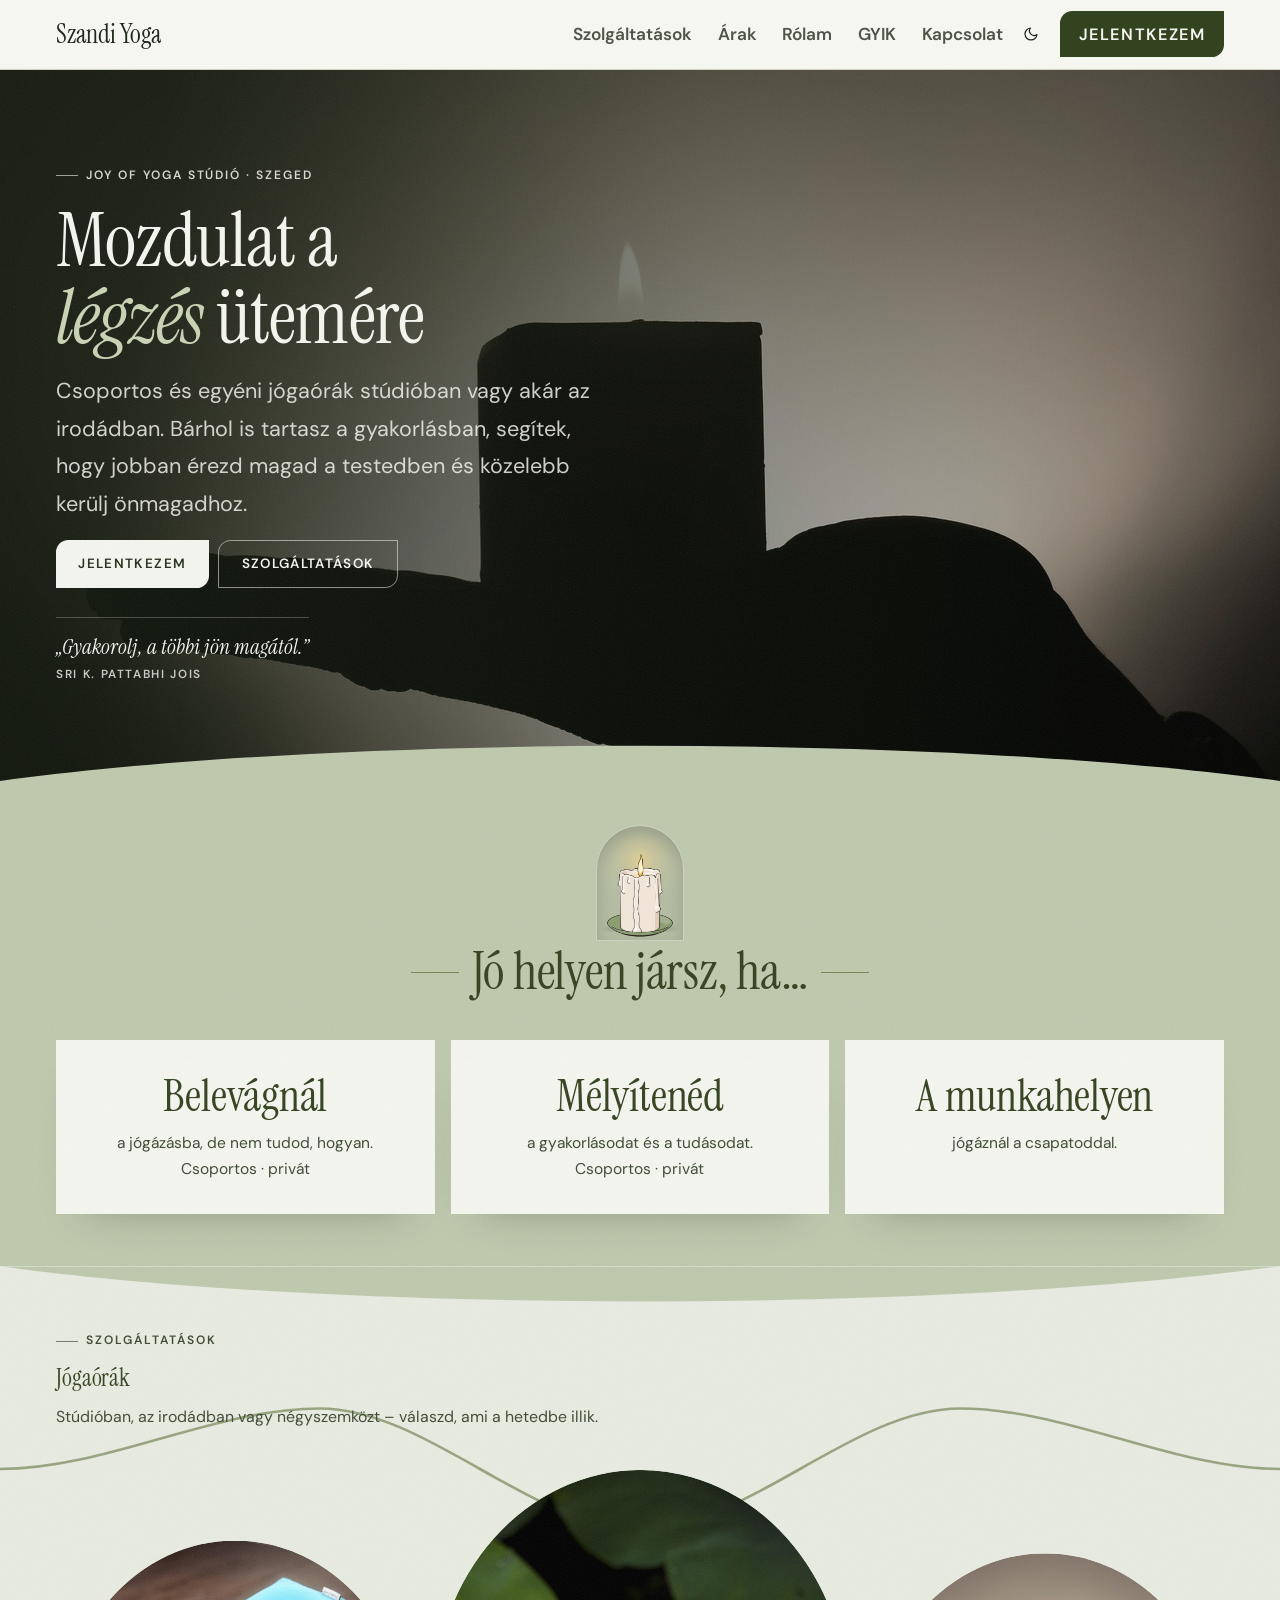
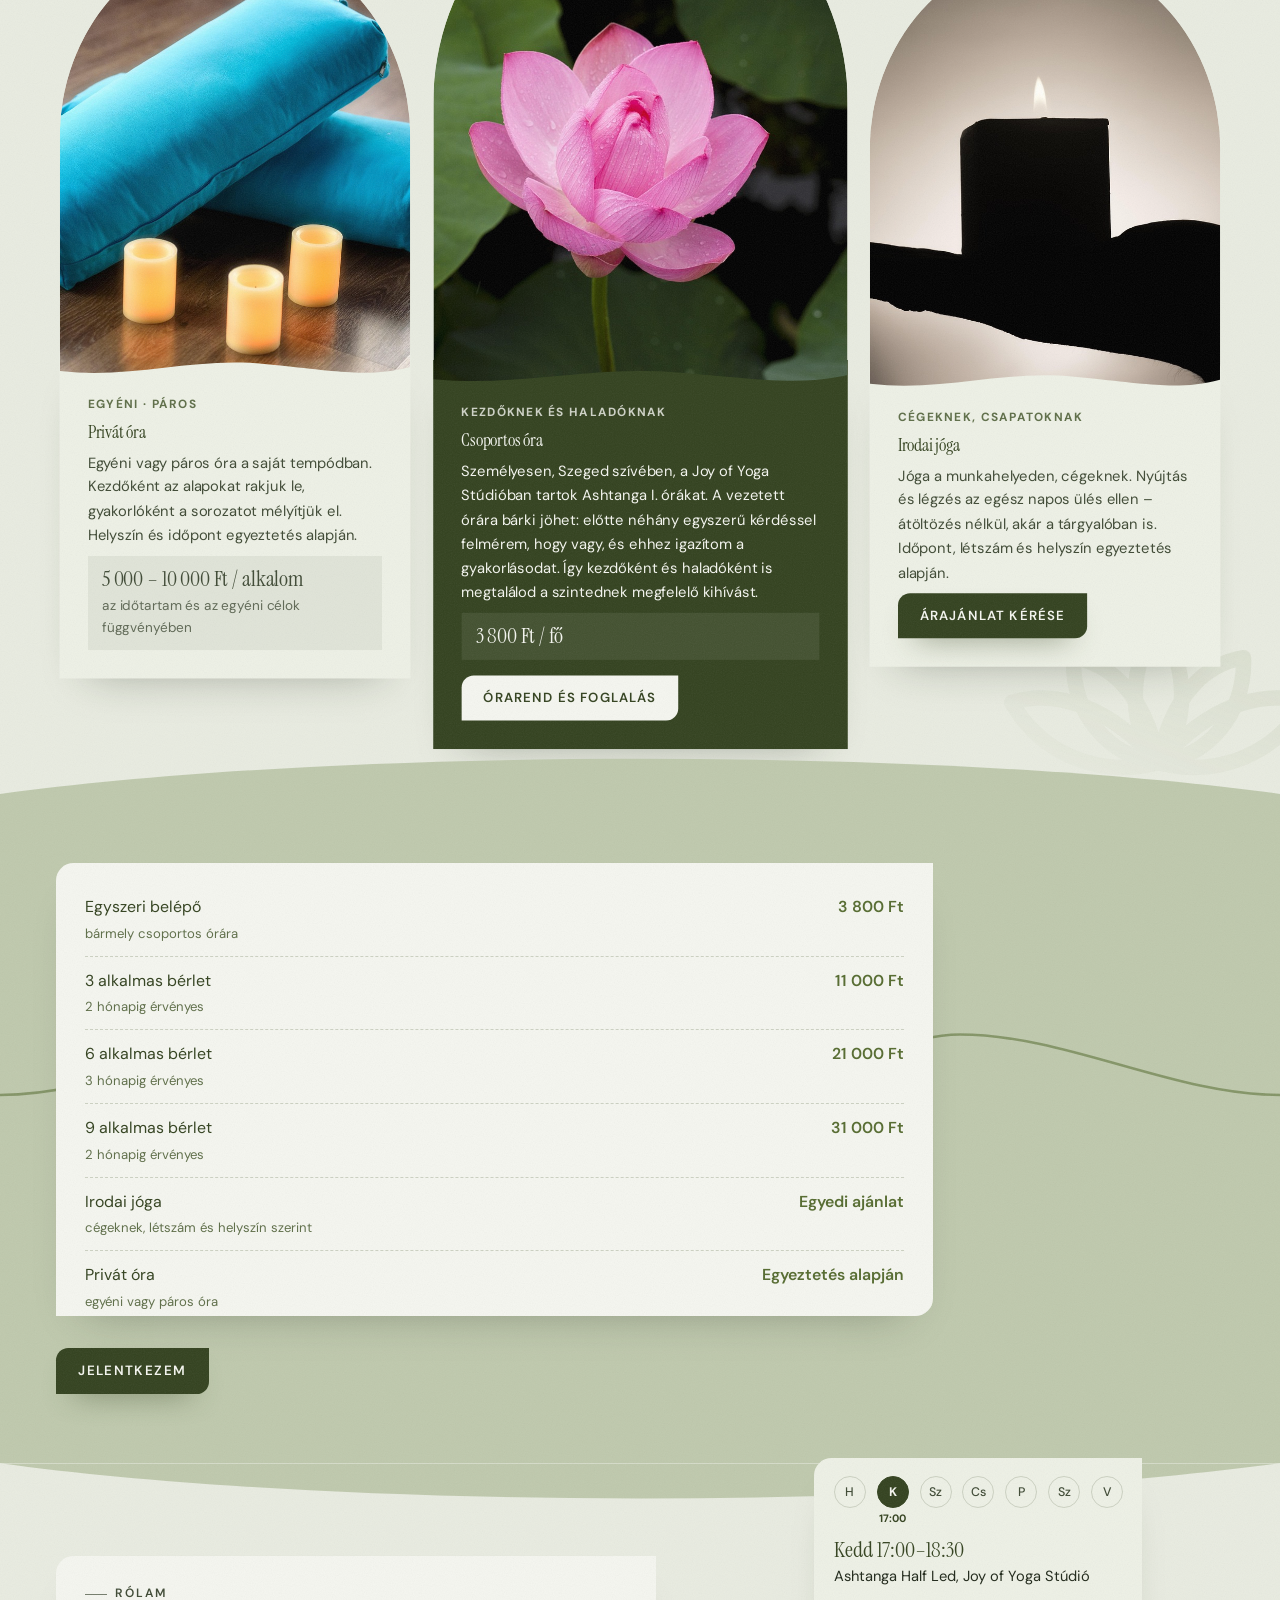
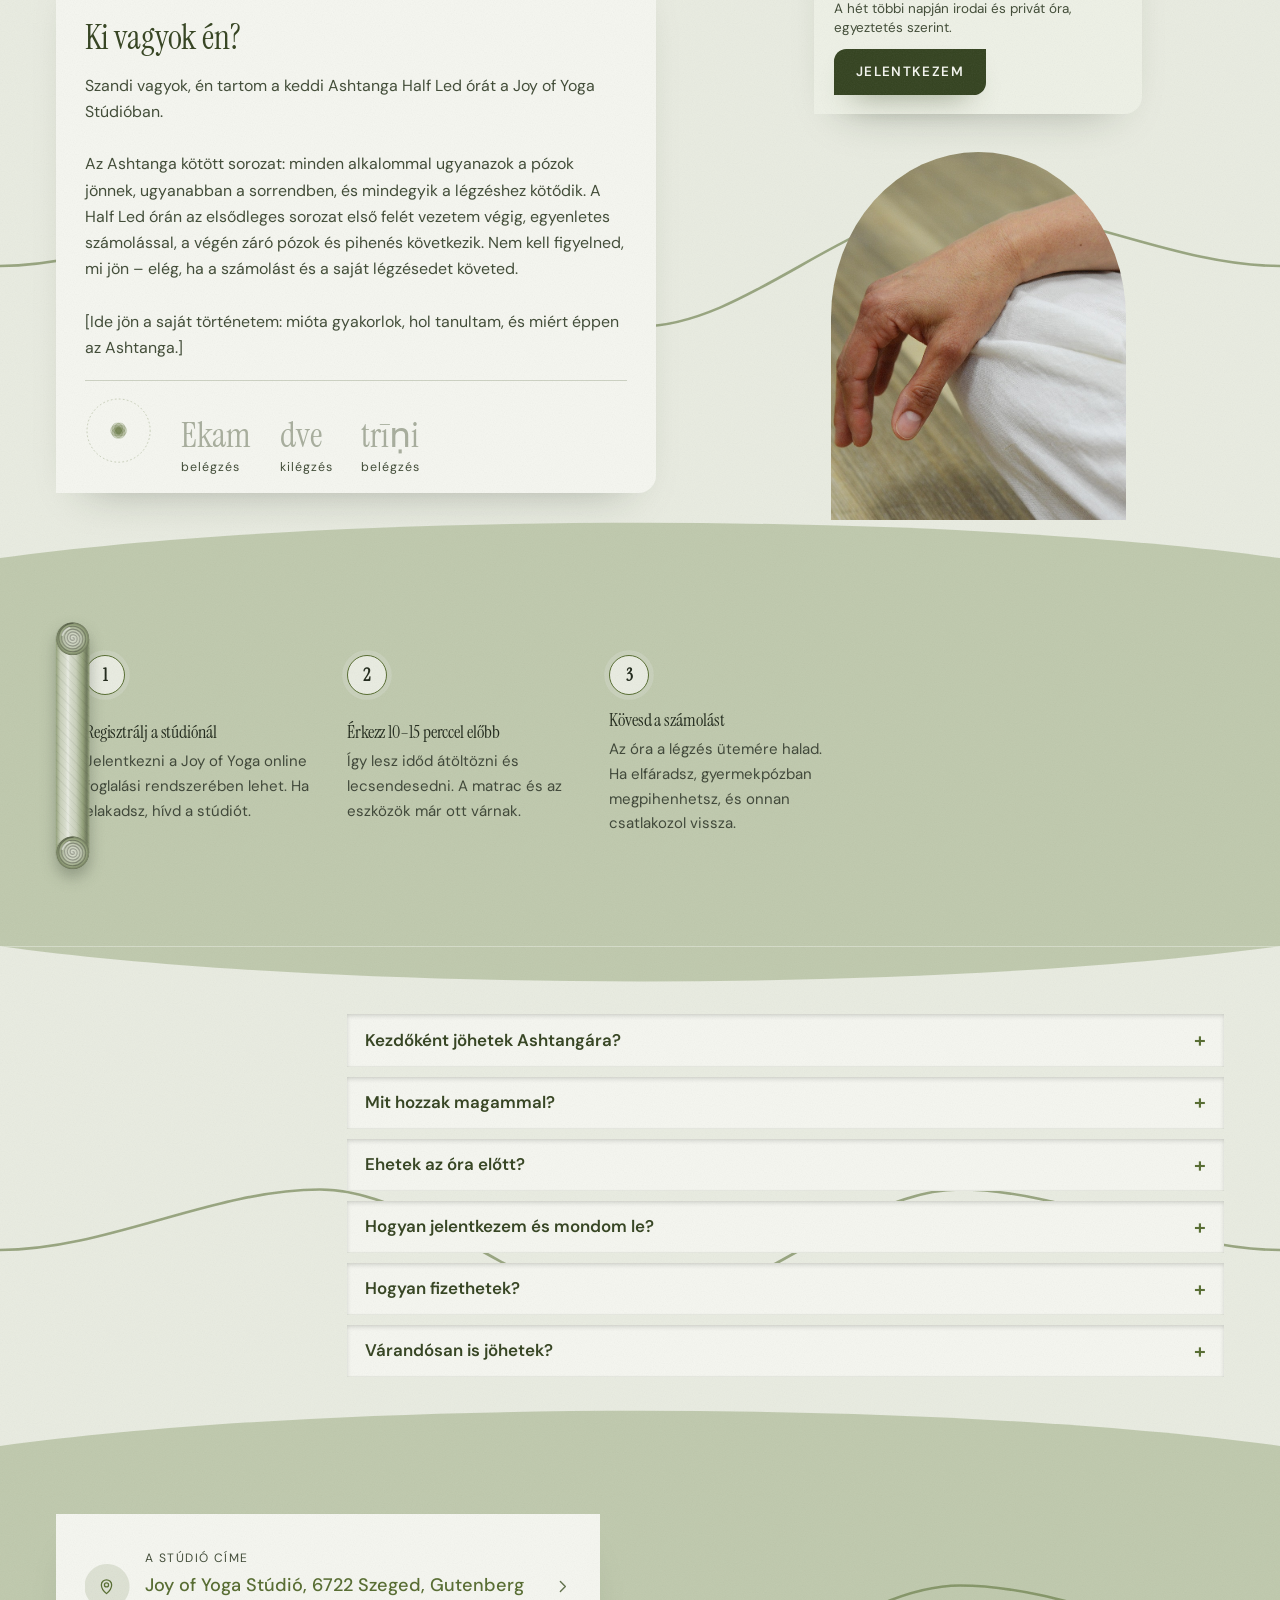
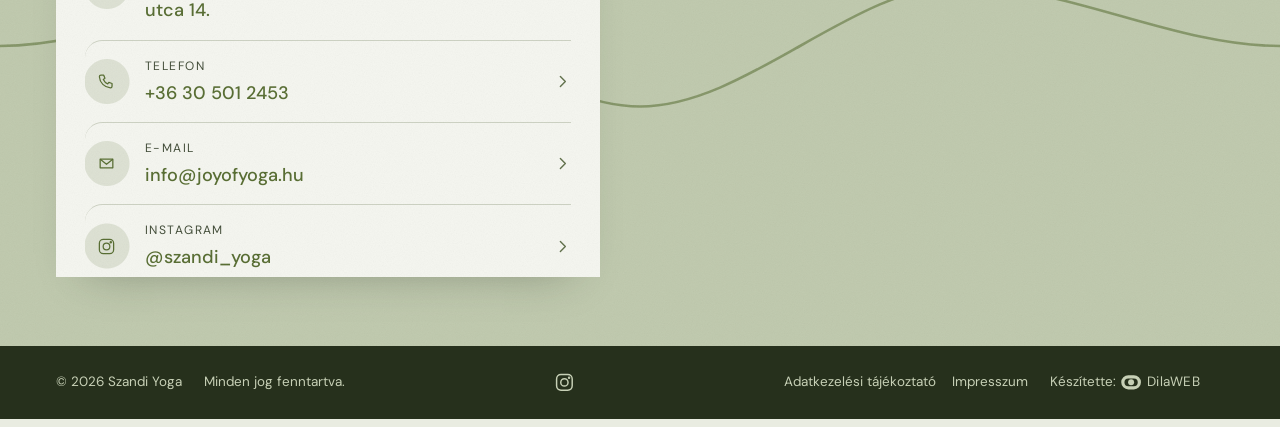
==== commit 22c757ec: "Új menüsorrend, „Jó helyen jársz, ha…” kártyák, árak és gombok a jógaórákon - Menü: Szolgáltatások, " ====
--- a/index.html
+++ b/index.html
@@ -112,7 +112,7 @@
       <section class="pv-section is-first">
         <div class="pv-wrap">
           <h1>Szandi Yoga</h1>
-          <p class="pv-lead">Csoportos és egyéni jógaórák stúdióban vagy akár az irodádban. Bárhol is tartasz a gyakorlásban, segítek, hogy közelebb kerülj önmagadhoz és jobban érezd magad a testedben.</p>
+          <p class="pv-lead">Csoportos és egyéni jógaórák stúdióban vagy akár az irodádban. Bárhol is tartasz a gyakorlásban, segítek, hogy jobban érezd magad a testedben és közelebb kerülj önmagadhoz.</p>
           <ul class="pv-contact__list">
             <li><span class="pv-muted">Elhelyezkedés</span><strong>Joy of Yoga Stúdió, 6722 Szeged, Gutenberg utca 14.</strong></li>
             <li><span class="pv-muted">Telefon</span><a href="tel:+36305012453">+36 30 501 2453</a></li>
--- a/pv.css
+++ b/pv.css
@@ -4900,6 +4900,9 @@
 }
 /* név fölül, szakma alatta kisebben – nem csonkul „Mészáros…”-ra */
 .pv[data-mode] .pv-brand span { white-space: normal; line-height: 1.05; }
+/* a szűk sorköz + overflow:hidden levágta az alsó szárakat (g, y, j): a padding
+   helyet ad nekik, a negatív margó visszaveszi, így a fejléc magassága nem nő */
+.pv[data-mode] .pv-brand span { padding-bottom: 0.2em; margin-bottom: -0.2em; }
 .pv[data-mode] .pv-brand small {
   display: none;                 /* telefonon csak a név: a gombok mellett nincs hely */
   white-space: nowrap;
@@ -5250,7 +5253,85 @@
 }
 /* a Számokban közvetlenül a nyitókép alatt áll: betöltéskor félig látszik,
    ott a halványítás fakónak hat – teljes színnel áll, mint a hero */
-.pv .pv-section[data-sec="stats"] :is(.pv-head, .pv-item) { animation: none; }
+.pv .pv-section[data-sec="stats"] .pv-head { animation: none; }
+/* A három kártya viszont beúszik: a bal balról, a jobb jobbról, a középső
+   alulról – telefonon egymás alatt is ugyanígy. Csak a mozdulat cserélődik, az
+   ütem a közös 8.11-es szabályé. Az oldalról érkező kártya ne tolja ki a lapot. */
+.pv .pv-section[data-sec="stats"] { overflow-x: clip; }
+.pv .pv-section[data-sec="stats"] .pv-item:nth-child(1) { --pv-rv: sz-rv-from-l; }
+.pv .pv-section[data-sec="stats"] .pv-item:nth-child(2) { --pv-rv: sz-rv-from-b; }
+.pv .pv-section[data-sec="stats"] .pv-item:nth-child(3) { --pv-rv: sz-rv-from-r; }
+@media (prefers-reduced-motion: no-preference) {
+  /* tartalék (site.js) ugyanerről az oldalról */
+  .pv .pv-section[data-sec="stats"] .pv-item.sz-rv:not(.is-in) { opacity: 0; scale: none; }
+  .pv .pv-section[data-sec="stats"] .pv-item.sz-rv:not(.is-in):nth-child(1) { translate: -3rem 0; }
+  .pv .pv-section[data-sec="stats"] .pv-item.sz-rv:not(.is-in):nth-child(2) { translate: 0 3rem; }
+  .pv .pv-section[data-sec="stats"] .pv-item.sz-rv:not(.is-in):nth-child(3) { translate: 3rem 0; }
+}
+@keyframes sz-rv-from-l { from { opacity: 0; translate: -3rem 0; } to { opacity: 1; translate: none; } }
+@keyframes sz-rv-from-b { from { opacity: 0; translate: 0 3rem; }  to { opacity: 1; translate: none; } }
+@keyframes sz-rv-from-r { from { opacity: 0; translate: 3rem 0; }  to { opacity: 1; translate: none; } }
+
+/* „JÓ HELYEN JÁRSZ, HA…” (2026-10, Szandi visszajelzése): a számsor helyett
+   három kártya – kinek szól az óra. Minden szélességen egy tengelyen áll:
+   fölül a gyertya, alatta a két oldalt vonalas cím, alatta a kártyák. Az
+   oldalcímes rács (8.12/b) itt nem kell – a ráccsal azonos súlyú szelektor. */
+.pv[data-sec-head] .pv-section[data-sec="stats"] > .pv-wrap:has(> .pv-head) { display: block; }
+.pv .pv-section[data-sec="stats"] .pv-head {
+  position: static;
+  display: flex;
+  flex-direction: column;
+  align-items: center;
+  text-align: center;
+  margin-bottom: clamp(1.4rem, 4cqi, 2.2rem);
+}
+.pv .pv-section[data-sec="stats"] .sz-candle { order: -1; margin: -1.6rem 0 -1.2rem; }
+/* üres felülcím ne hagyjon lyukat – a cím viszi a vonalat */
+.pv .pv-section[data-sec="stats"] .pv-eyebrow:has(> span:last-child:empty) { display: none; }
+.pv .pv-section[data-sec="stats"] .pv-head h2 {
+  display: flex;
+  align-items: center;
+  justify-content: center;
+  gap: 0.8rem;
+  width: 100%;
+  font-size: calc(clamp(1.55rem, 6cqi, 3rem) * var(--pv-fs));   /* 360px-en is egy sor */
+}
+.pv .pv-section[data-sec="stats"] .pv-head h2::before,
+.pv .pv-section[data-sec="stats"] .pv-head h2::after {
+  content: "";
+  flex: 0 1 3rem;
+  height: 1px;
+  background: var(--pv-primary);
+  opacity: 0.7;
+}
+/* kártyák: telefonon egymás alatt, szélesebben hárman egymás mellett */
+.pv .pv-section[data-sec="stats"] .pv-items { grid-template-columns: 1fr; gap: 1rem; }
+.pv .pv-section[data-sec="stats"] .pv-item {
+  flex-direction: column;
+  align-items: center;
+  justify-content: flex-start;
+  text-align: center;
+  padding: clamp(1.4rem, 4cqi, 2rem) clamp(1rem, 3cqi, 1.6rem);
+  border-radius: calc(var(--pv-radius) * 1.1);
+  background: var(--sz-box);
+  box-shadow: var(--sz-shadow);
+}
+.pv .pv-section[data-sec="stats"] .pv-item__body { display: flex; flex-direction: column; gap: 0.6rem; align-items: center; }
+.pv .pv-section[data-sec="stats"] .pv-item h3 {
+  font-size: calc(clamp(1.7rem, 3.6cqi, 2.6rem) * var(--pv-fs));
+  line-height: 1.1;
+  text-wrap: balance;
+}
+/* a második sor („Csoportos · privát”) sortöréssel jön a site.json-ból */
+.pv .pv-section[data-sec="stats"] .pv-item p {
+  white-space: pre-line;
+  font-weight: 400;
+  font-size: calc(0.9rem * var(--pv-fs));
+  color: var(--pv-muted);
+}
+@container (min-width: 40rem) {
+  .pv .pv-section[data-sec="stats"] .pv-items { grid-template-columns: repeat(3, 1fr); }
+}
 @keyframes sz-rv-up   { from { opacity: 0.2; translate: 0 1rem; scale: 0.98; } to { opacity: 1; translate: none; scale: none; } }
 @keyframes sz-rv-zoom { from { scale: 1.14; } to { scale: none; } }
 
@@ -5374,6 +5455,36 @@
 .pv .pv-section[data-sec="services"] .pv-item:first-child :is(h3, p, .sz-meta) { color: inherit; }
 .pv .pv-section[data-sec="services"] .pv-item:first-child .sz-meta { opacity: 0.8; }
 
+/* Ár és gomb a kártya alján (2026-10, Szandi visszajelzése). Az ár egy halk,
+   behúzott „cédula” a doboz saját színéből (currentColor), így a mély olíva fő
+   kártyán és a világos dobozon is ugyanaz a forma. A gomb a kapcsolatra visz;
+   az alj egy vonalba kerül, akármilyen hosszú a leírás. */
+.pv .pv-section[data-sec="services"] .sz-price {
+  display: flex;
+  flex-direction: column;
+  gap: 0.15rem;
+  margin-top: auto;
+  padding: 0.7rem 0.9rem;
+  border-radius: calc(var(--pv-radius) * 0.6);
+  background: color-mix(in srgb, currentColor 8%, transparent);
+}
+.pv .pv-section[data-sec="services"] .sz-price b {
+  font-family: var(--pv-font-head);
+  font-weight: 400;
+  font-size: calc(1.3rem * var(--pv-fs));
+  line-height: 1.15;
+  text-wrap: balance;
+}
+.pv .pv-section[data-sec="services"] .sz-price small { font-size: calc(0.8rem * var(--pv-fs)); opacity: 0.8; }
+.pv .pv-section[data-sec="services"] .sz-svc-cta { align-self: flex-start; margin-top: 0.5rem; }
+.pv .pv-section[data-sec="services"] .pv-item__body > p:not(.sz-meta, .sz-price) + .sz-svc-cta { margin-top: auto; }
+/* a mély olíva fő kártyán a gomb fordított: világos gomb, olíva felirat */
+.pv .pv-section[data-sec="services"] .pv-item:first-child .sz-svc-cta:not(:hover, :focus-visible) {
+  background: var(--sz-btn-ink);
+  color: var(--sz-btn);
+  box-shadow: none;
+}
+
 @container (min-width: 52rem) {
   .pv .pv-section[data-sec="services"] .pv-items {
     grid-auto-flow: row;
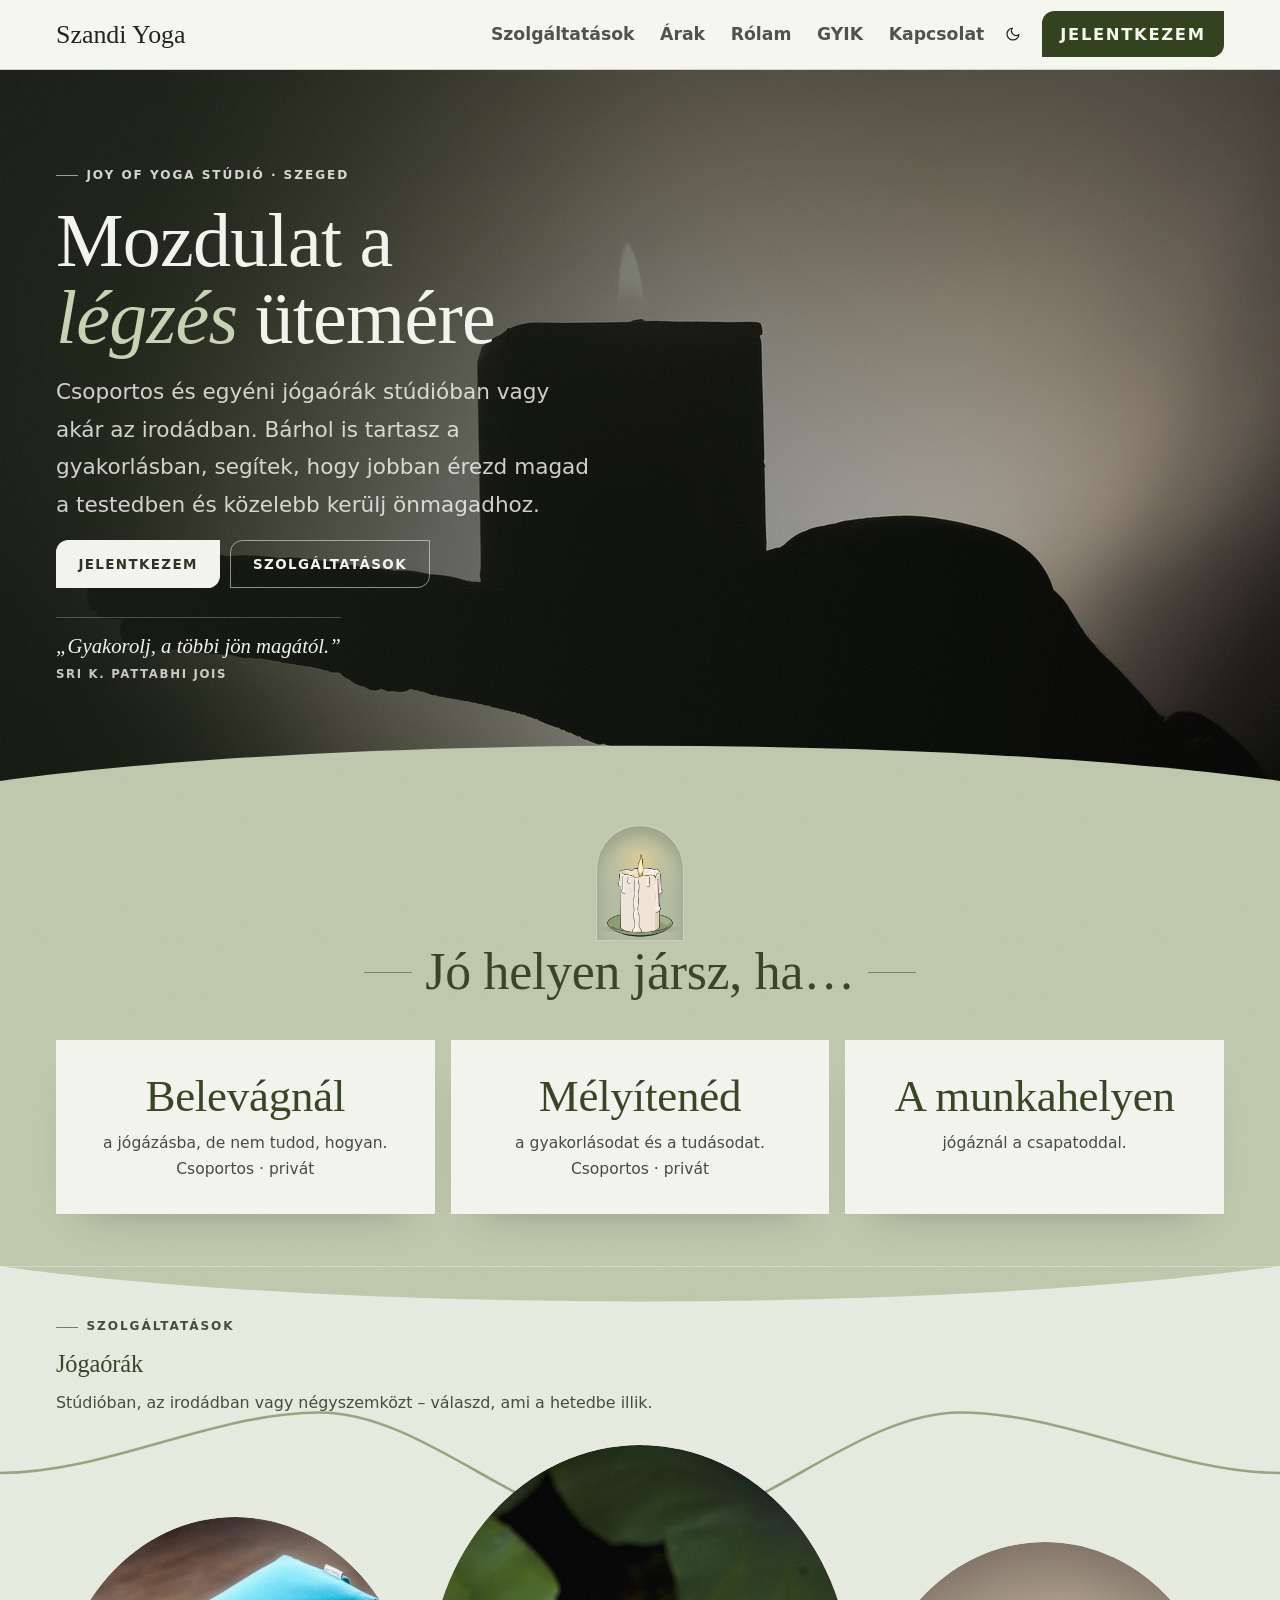
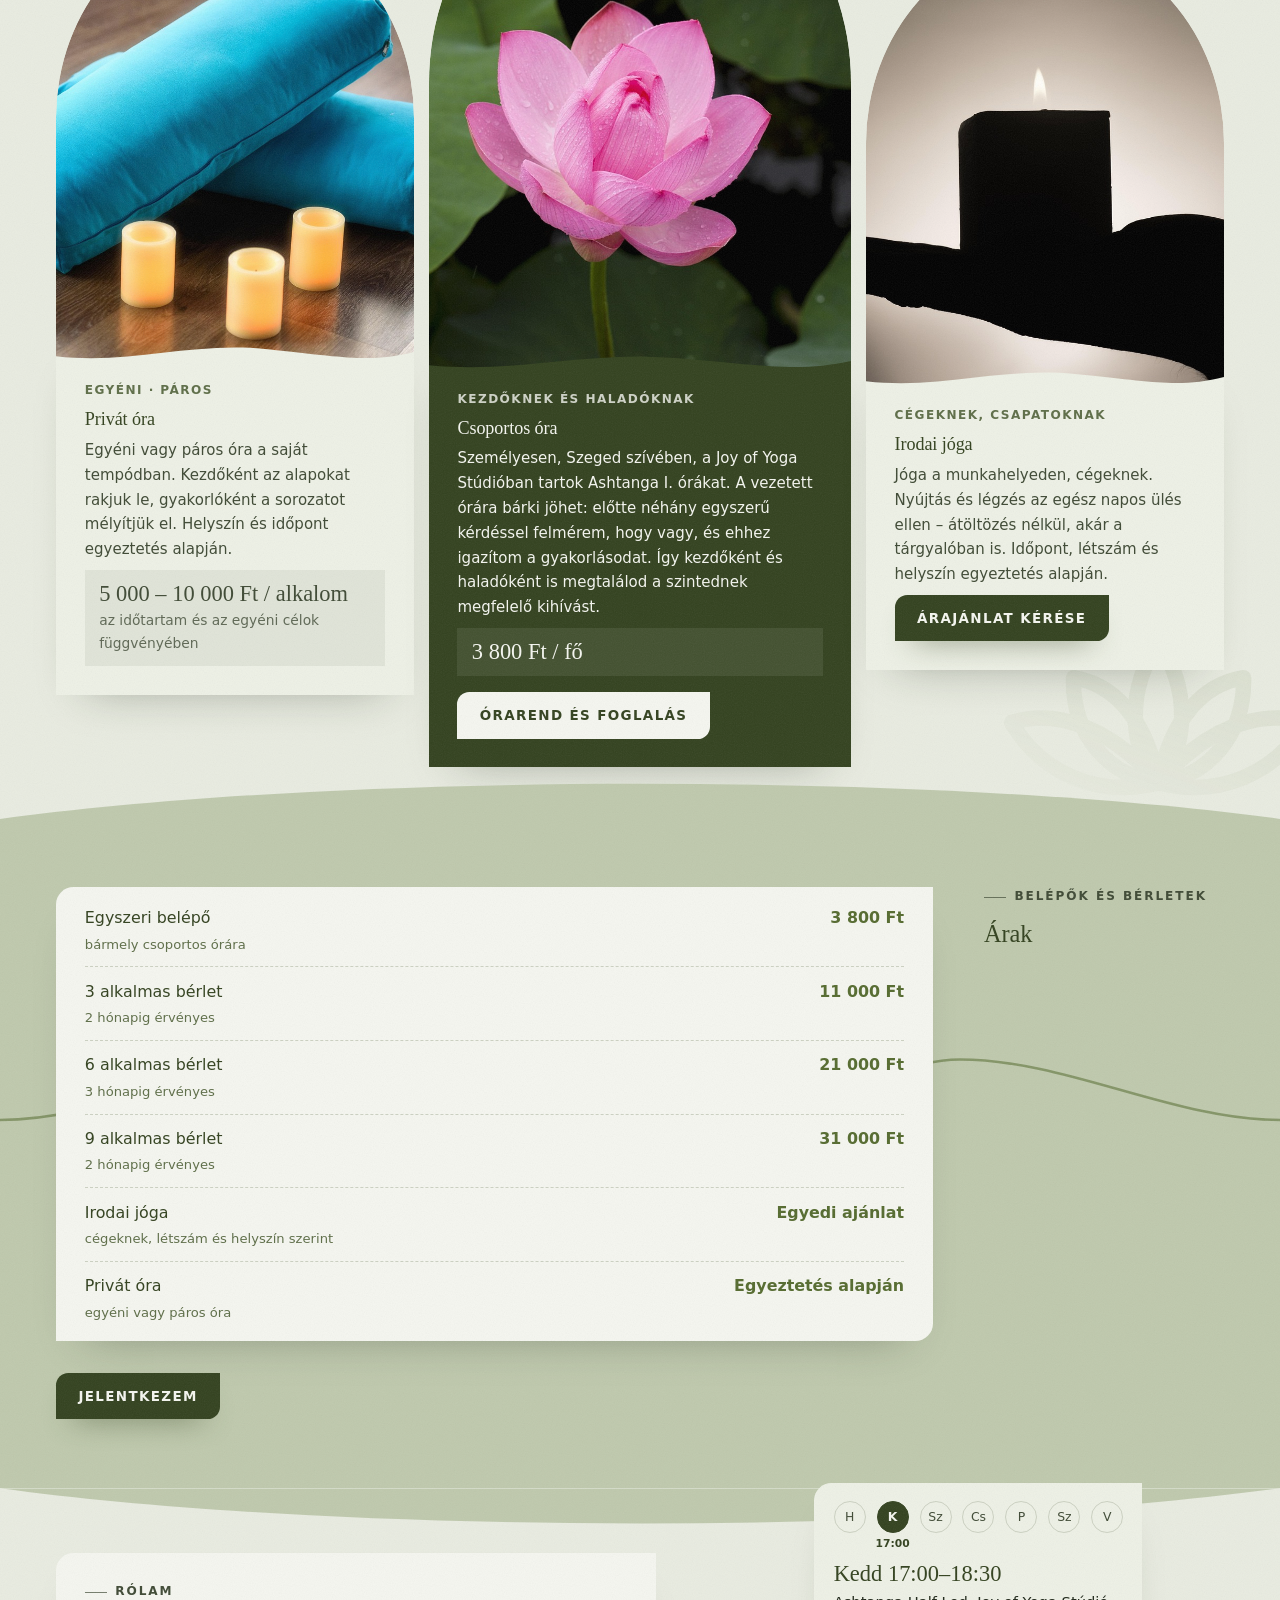
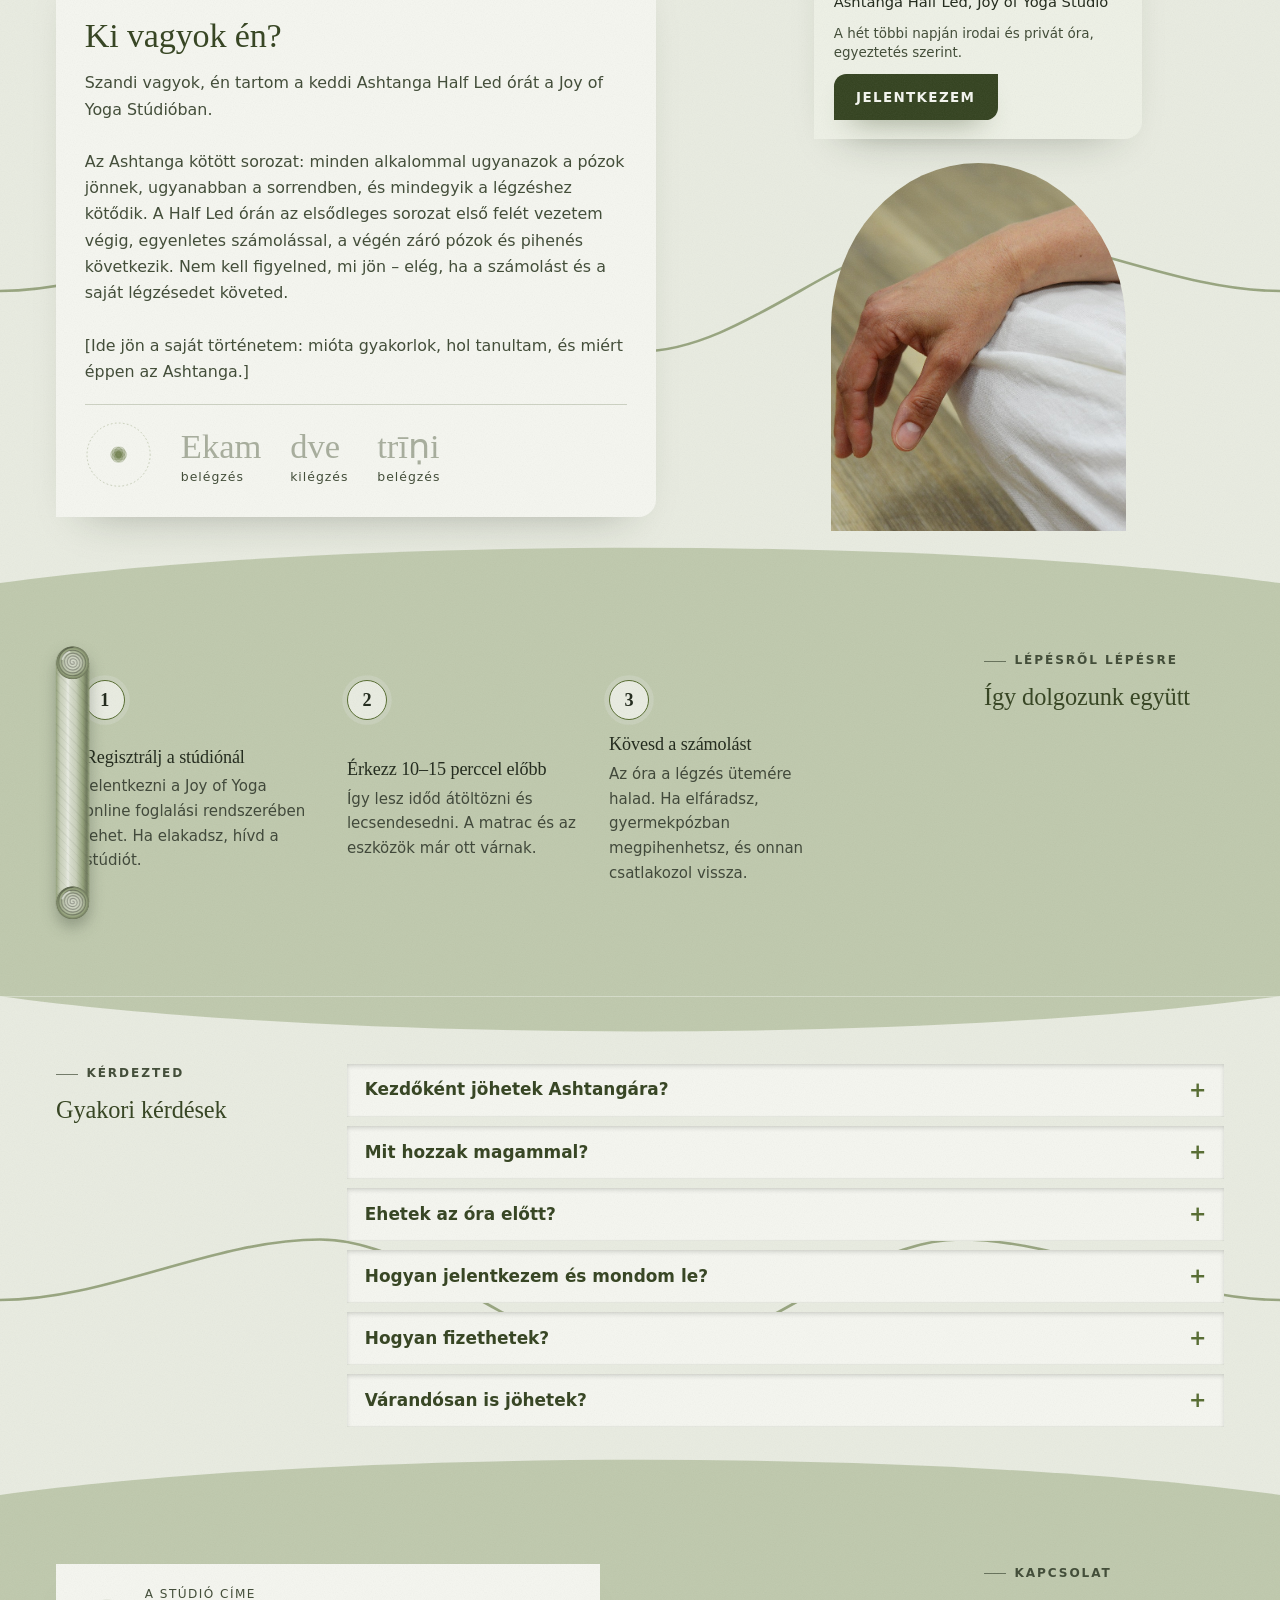
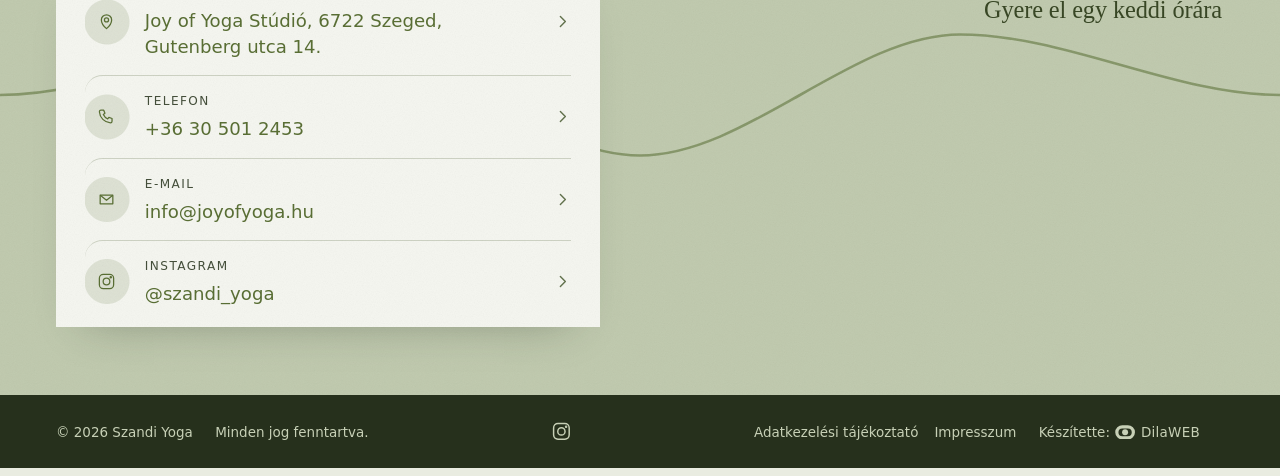
==== commit bbd034a3: "Biztonság: CSP minden lapon, HTTPS és biztonsági fejlécek, szigorúbb deploy - CSP <meta> mind az 5 H" ====
--- a/index.html
+++ b/index.html
@@ -3,6 +3,8 @@
 <head>
   <meta charset="utf-8">
   <meta name="viewport" content="width=device-width, initial-scale=1">
+  <!-- Biztonság (CSP): csak saját fájl fut. A hash a lenti sötétmód-szkripté – ha az változik, a hash is (node test-site.mjs szól). -->
+  <meta http-equiv="Content-Security-Policy" content="default-src 'self'; script-src 'self' 'sha256-6dhTzqS436Sz9QbFfpu2gwHQSUZRrDKg48dPoD7VOzc='; style-src 'self' 'unsafe-inline' https://fonts.googleapis.com; font-src 'self' https://fonts.gstatic.com; img-src 'self' data:; media-src 'self'; connect-src 'self'; frame-src https://www.google.com; object-src 'none'; base-uri 'self'; form-action 'self'; upgrade-insecure-requests">
 
   <!-- A közösségi crawler (Facebook, Messenger, LinkedIn) NEM futtat JS-t: amit
        a site.js írna ide, azt megosztáskor nem látja. Ezt a blokkot ezért a
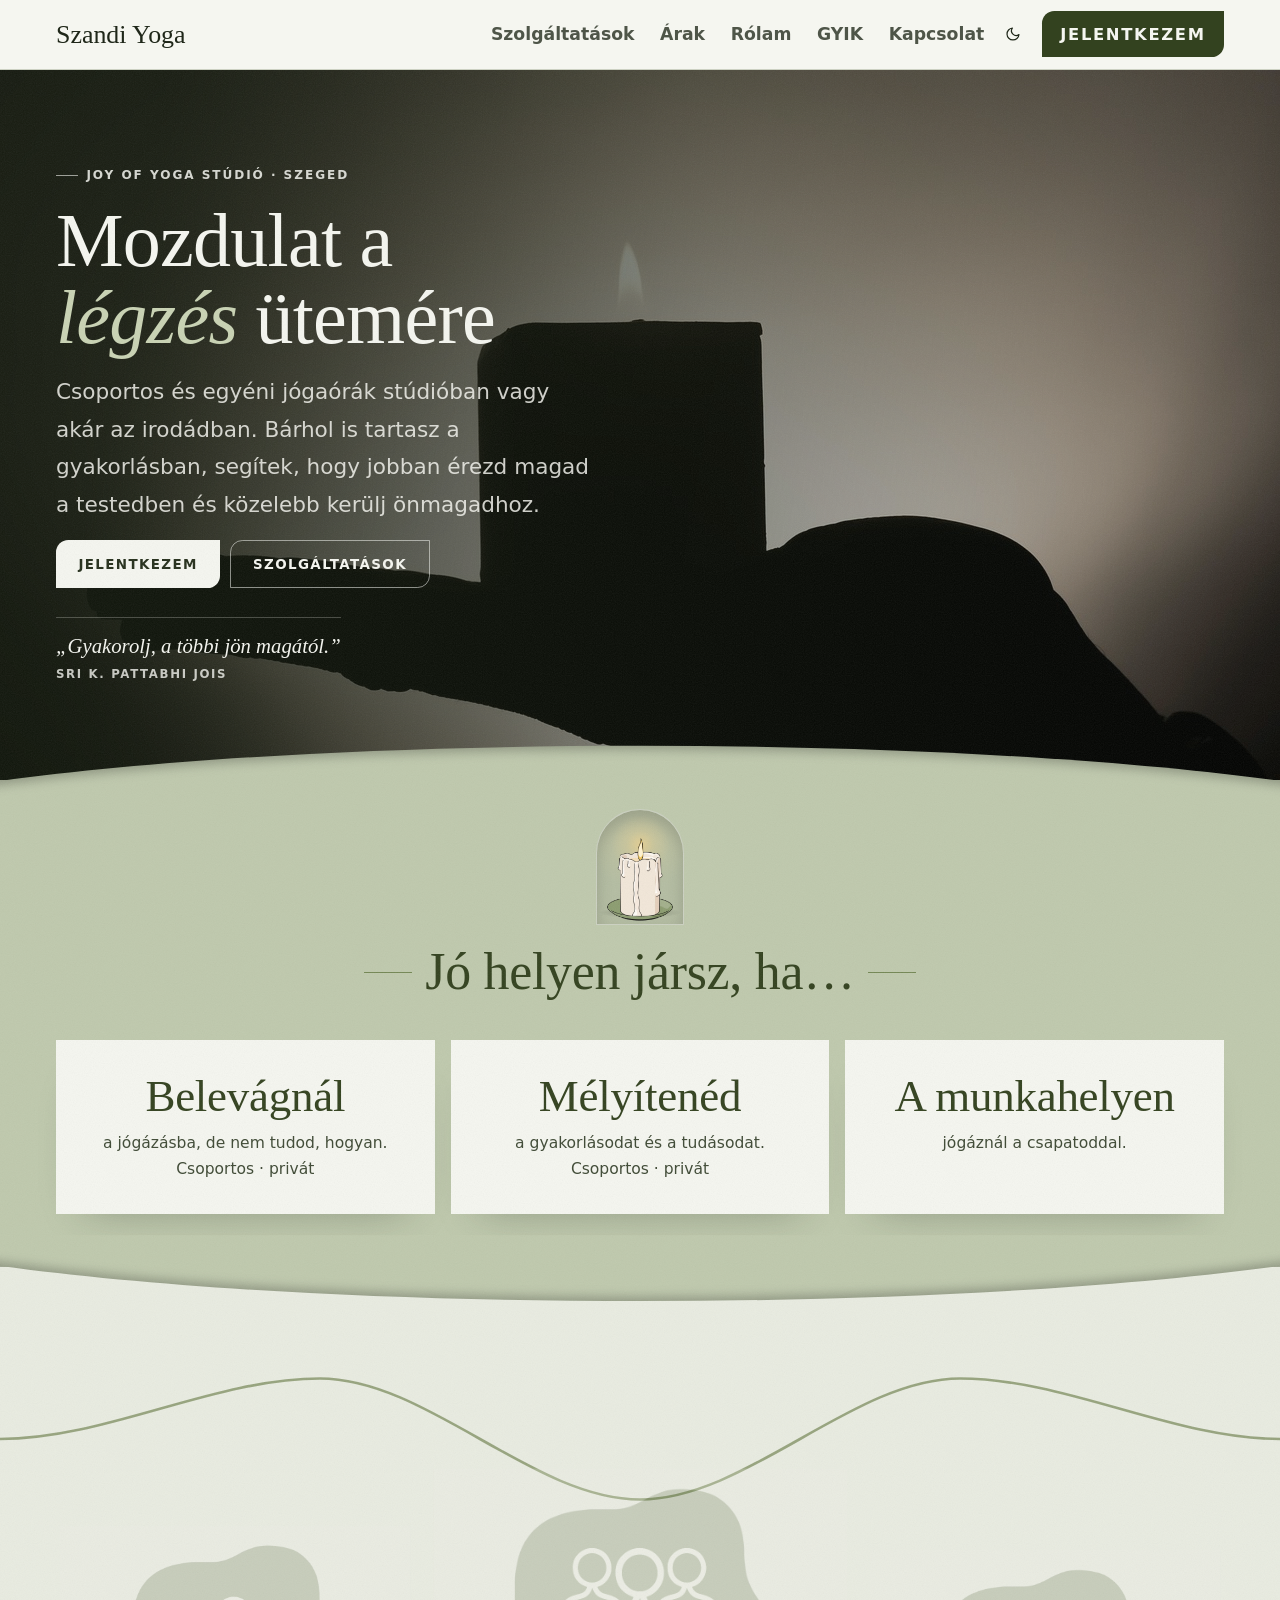
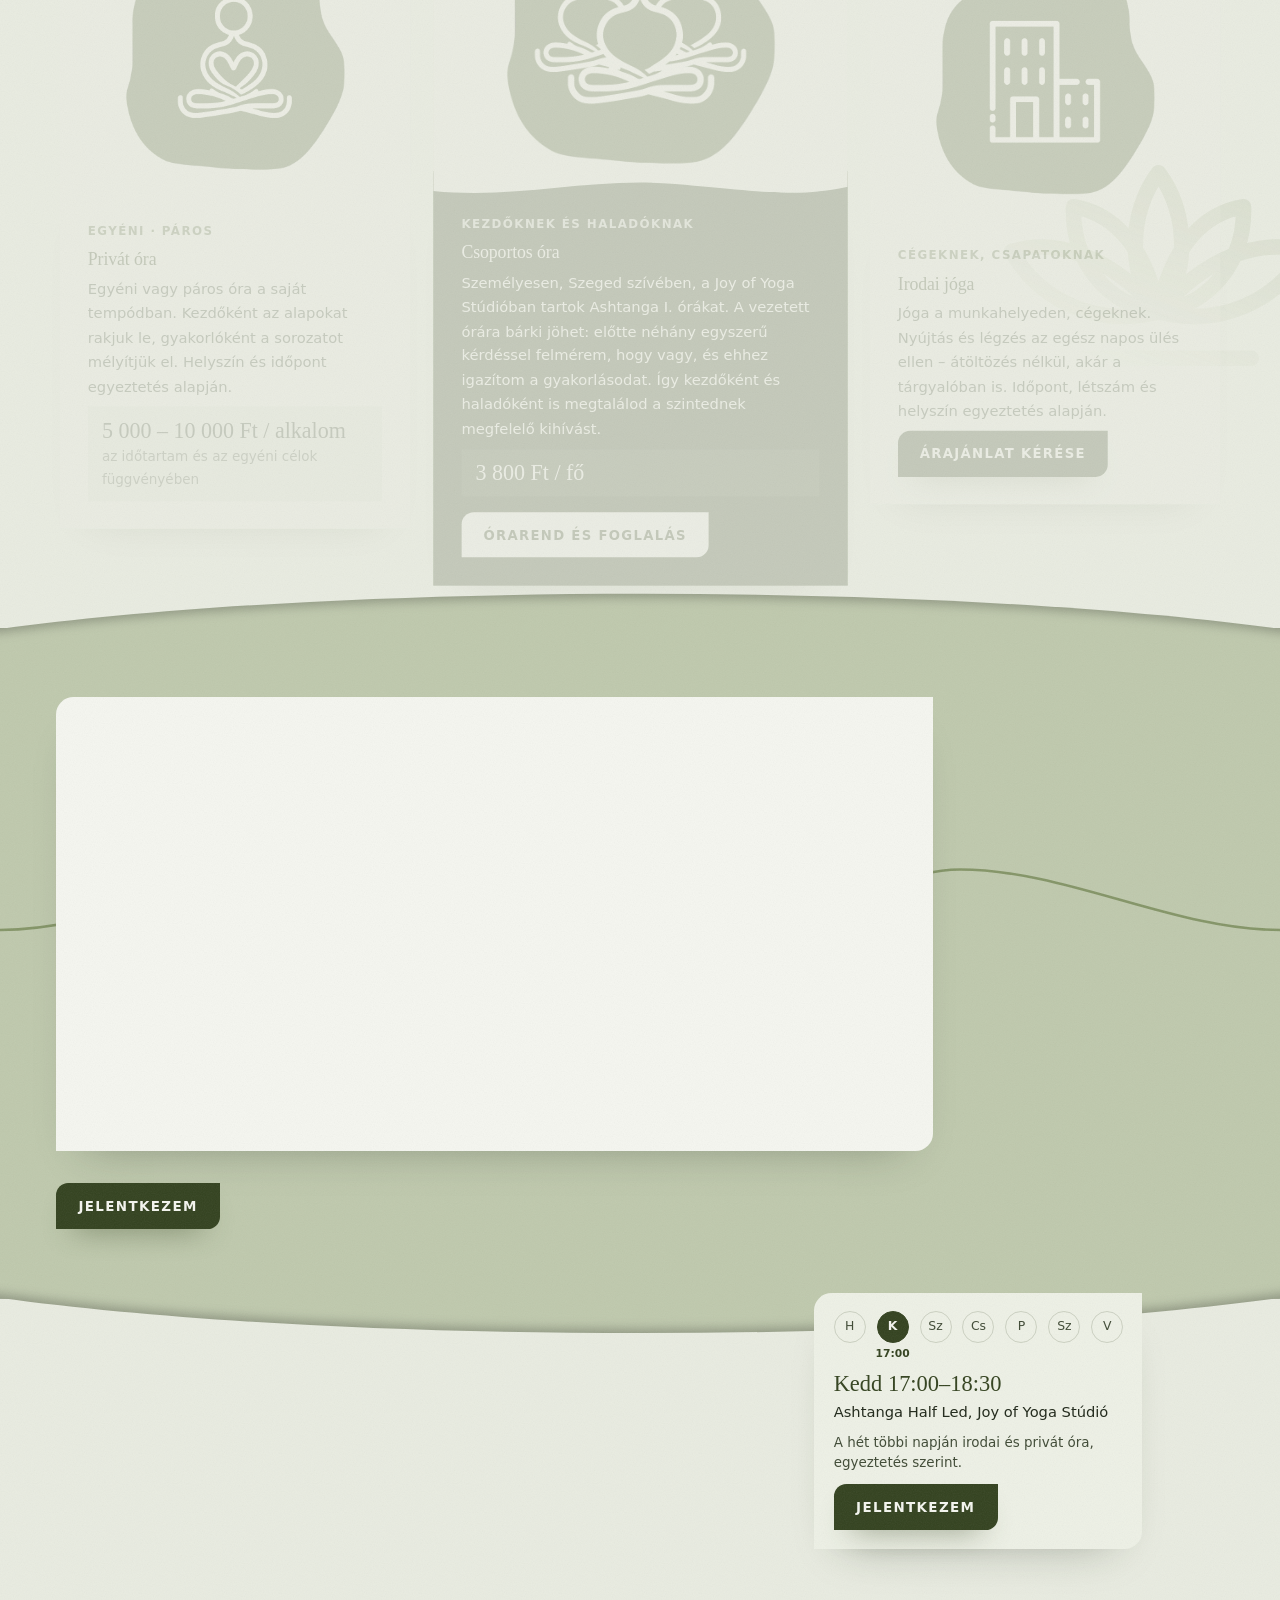
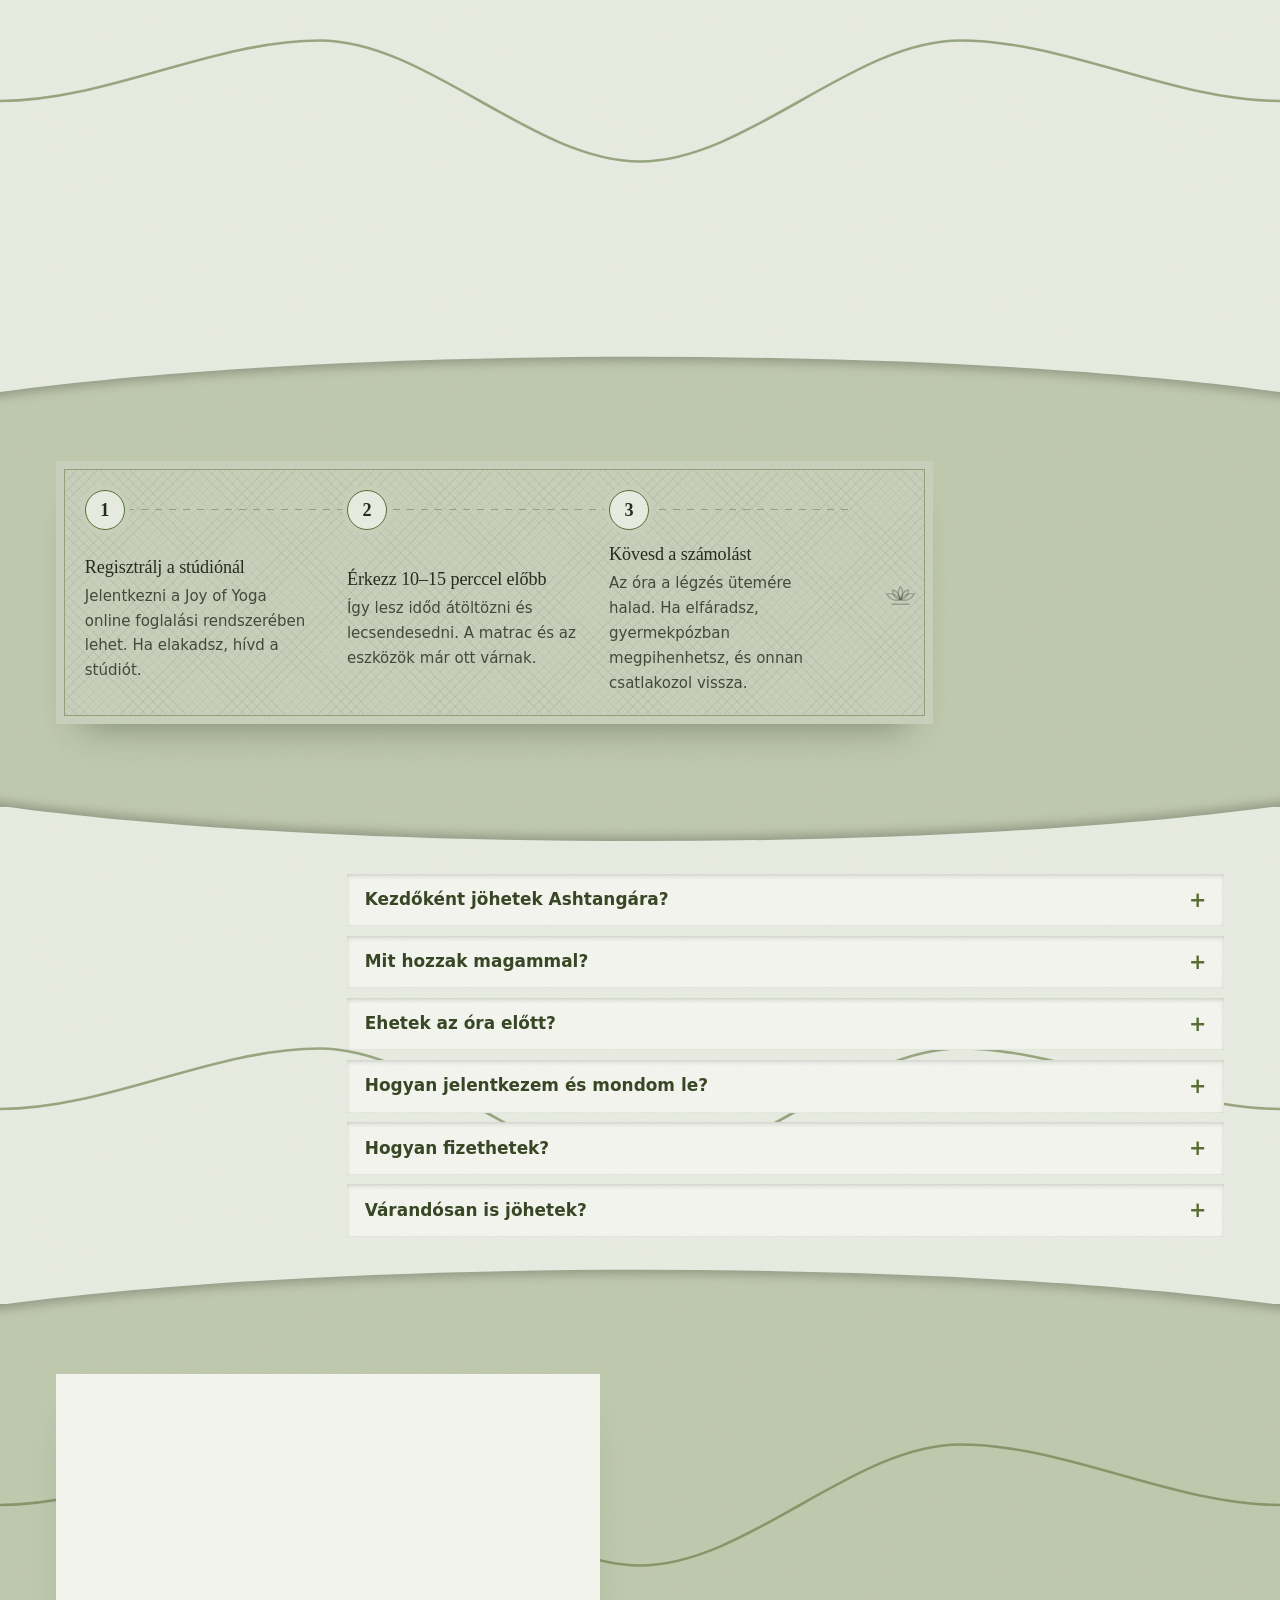
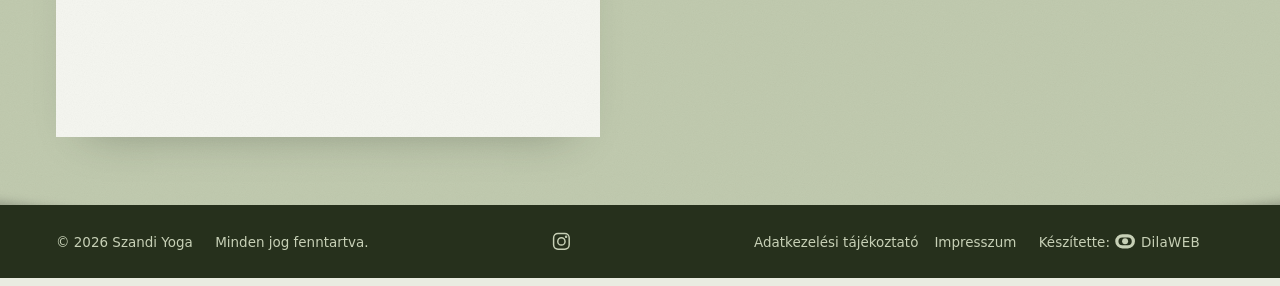
==== commit bce41386: "Szőnyeg: henger külön elemként, nem lóg ki semmi; matt sötét mód; légzés-lótusz - A henger a burok á" ====
--- a/index.html
+++ b/index.html
@@ -264,11 +264,27 @@
           <p id="pv-about">Bemutatkozó szöveg</p>
           <!-- SZANDI: az óra saját hangja – így szól a vezetett számolás -->
           <p class="sz-count">
-            <!-- légzés-virág: hat áttetsző szirom, belégzésre kinyílik, kilégzésre összezár (pv.css) -->
-            <svg class="sz-bloom" viewBox="-50 -50 100 100" aria-hidden="true">
-              <circle class="sz-bloom__ring" r="47"></circle>
-              <circle r="16" style="--n:0"></circle><circle r="16" style="--n:1"></circle><circle r="16" style="--n:2"></circle>
-              <circle r="16" style="--n:3"></circle><circle r="16" style="--n:4"></circle><circle r="16" style="--n:5"></circle>
+            <!-- légzés-lótusz oldalnézetben: belégzésre a szirmok kinyílnak és a virág
+                 kiemelkedik, kilégzésre bimbóvá zárnak, a víztükrön gyűrű fut szét (pv.css) -->
+            <svg class="sz-bloom" viewBox="-50 -46 100 62" aria-hidden="true">
+              <defs>
+                <g id="sz-petal">
+                  <path d="M0 0C-10 -9 -11 -25 0 -38C11 -25 10 -9 0 0Z"></path>
+                  <path d="M0 -3Q.8 -18 0 -33" fill="none" stroke-opacity=".55"></path>
+                </g>
+              </defs>
+              <ellipse class="sz-bloom__water" cy="3" rx="44" ry="3.2"></ellipse>
+              <ellipse class="sz-bloom__ripple" cy="3" rx="30" ry="2.6"></ellipse>
+              <circle class="sz-bloom__halo" cy="-16" r="22"></circle>
+              <g class="sz-bloom__flower">
+                <use href="#sz-petal" class="sz-bloom__back" style="--a:-78deg;--s:.8;--d:.35s"></use>
+                <use href="#sz-petal" class="sz-bloom__back" style="--a:78deg;--s:.8;--d:.35s"></use>
+                <use href="#sz-petal" class="sz-bloom__back" style="--a:-52deg;--s:.92;--d:.2s"></use>
+                <use href="#sz-petal" class="sz-bloom__back" style="--a:52deg;--s:.92;--d:.2s"></use>
+                <use href="#sz-petal" style="--a:-27deg;--d:.08s"></use>
+                <use href="#sz-petal" style="--a:27deg;--d:.08s"></use>
+                <use href="#sz-petal" style="--a:0deg;--s:1.06"></use>
+              </g>
             </svg>
             <span><b lang="sa-Latn">Ekam</b> belégzés</span>
             <span><b lang="sa-Latn">dve</b> kilégzés</span>
--- a/pv.css
+++ b/pv.css
@@ -2707,6 +2707,15 @@
    szekcióhatára. */
 .pv[data-divider="torn"] { --pv-shape: url("data:image/svg+xml,%3Csvg xmlns='http://www.w3.org/2000/svg' viewBox='0 0 1200 100' preserveAspectRatio='none'%3E%3Cpath fill='white' d='M0,100 L0,52 L38,60 L71,47 L112,58 L150,44 L196,55 L231,49 L268,62 L310,46 L352,57 L389,43 L433,55 L470,50 L515,63 L552,48 L598,58 L640,45 L676,56 L719,50 L758,61 L797,46 L842,57 L880,44 L921,55 L963,49 L1002,62 L1044,47 L1083,58 L1121,45 L1162,56 L1200,50 L1200,100 Z'/%3E%3C/svg%3E"); }
 
+/* Mélység: a világos oldal a sáv ELÉ kerül, és árnyékot vet rá. Az árnyék a
+   sávon kívüli tartomány elmosott, a sáv felé tolt foltja – idomonként ugyanaz a
+   path, páros-páratlan kitöltéssel kivonva egy nagy téglalapból. */
+.pv[data-divider="arc"] { --pv-shade: url("data:image/svg+xml,%3Csvg xmlns='http://www.w3.org/2000/svg' viewBox='0 0 1200 160' preserveAspectRatio='none'%3E%3Cfilter id='b' filterUnits='userSpaceOnUse' x='-400' y='-500' width='2000' height='800'%3E%3CfeGaussianBlur stdDeviation='3 10'/%3E%3C/filter%3E%3Cpath filter='url(%23b)' fill-opacity='.26' fill-rule='evenodd' transform='translate(0 7)' d='M-300,-300H1500V100H-300Z M0,100 C320,8 880,8 1200,100 Z'/%3E%3C/svg%3E"); }
+.pv[data-divider="wave"] { --pv-shade: url("data:image/svg+xml,%3Csvg xmlns='http://www.w3.org/2000/svg' viewBox='0 0 1200 160' preserveAspectRatio='none'%3E%3Cfilter id='b' filterUnits='userSpaceOnUse' x='-400' y='-500' width='2000' height='800'%3E%3CfeGaussianBlur stdDeviation='3 10'/%3E%3C/filter%3E%3Cpath filter='url(%23b)' fill-opacity='.26' fill-rule='evenodd' transform='translate(0 7)' d='M-300,-300H1500V100H-300Z M0,64 C180,112 320,16 600,52 C880,88 1020,8 1200,58 L1200,100 L0,100 Z'/%3E%3C/svg%3E"); }
+.pv[data-divider="slant"] { --pv-shade: url("data:image/svg+xml,%3Csvg xmlns='http://www.w3.org/2000/svg' viewBox='0 0 1200 160' preserveAspectRatio='none'%3E%3Cfilter id='b' filterUnits='userSpaceOnUse' x='-400' y='-500' width='2000' height='800'%3E%3CfeGaussianBlur stdDeviation='3 10'/%3E%3C/filter%3E%3Cpath filter='url(%23b)' fill-opacity='.26' fill-rule='evenodd' transform='translate(0 7)' d='M-300,-300H1500V100H-300Z M0,100 L1200,14 L1200,100 Z'/%3E%3C/svg%3E"); }
+.pv[data-divider="zigzag"] { --pv-shade: url("data:image/svg+xml,%3Csvg xmlns='http://www.w3.org/2000/svg' viewBox='0 0 1200 160' preserveAspectRatio='none'%3E%3Cfilter id='b' filterUnits='userSpaceOnUse' x='-400' y='-500' width='2000' height='800'%3E%3CfeGaussianBlur stdDeviation='3 10'/%3E%3C/filter%3E%3Cpath filter='url(%23b)' fill-opacity='.26' fill-rule='evenodd' transform='translate(0 7)' d='M-300,-300H1500V100H-300Z M0,100 L0,58 L75,22 L150,58 L225,22 L300,58 L375,22 L450,58 L525,22 L600,58 L675,22 L750,58 L825,22 L900,58 L975,22 L1050,58 L1125,22 L1200,58 L1200,100 Z'/%3E%3C/svg%3E"); }
+.pv[data-divider="torn"] { --pv-shade: url("data:image/svg+xml,%3Csvg xmlns='http://www.w3.org/2000/svg' viewBox='0 0 1200 160' preserveAspectRatio='none'%3E%3Cfilter id='b' filterUnits='userSpaceOnUse' x='-400' y='-500' width='2000' height='800'%3E%3CfeGaussianBlur stdDeviation='3 10'/%3E%3C/filter%3E%3Cpath filter='url(%23b)' fill-opacity='.26' fill-rule='evenodd' transform='translate(0 7)' d='M-300,-300H1500V100H-300Z M0,100 L0,52 L38,60 L71,47 L112,58 L150,44 L196,55 L231,49 L268,62 L310,46 L352,57 L389,43 L433,55 L470,50 L515,63 L552,48 L598,58 L640,45 L676,56 L719,50 L758,61 L797,46 L842,57 L880,44 L921,55 L963,49 L1002,62 L1044,47 L1083,58 L1121,45 L1162,56 L1200,50 L1200,100 Z'/%3E%3C/svg%3E"); }
+
 /* Az idom a sáv SZÍNÉT viszi tovább a szomszéd szekció belső margójára: fölé
    az ál-elem eredeti állásában, alá függőlegesen tükrözve. Új idom felvételéhez
    egy --pv-shape sor kell fent, és a kulcsa ebbe az :is() listába. */
@@ -2716,16 +2725,19 @@
   position: absolute;
   left: 0;
   right: 0;
-  height: clamp(1.6rem, 4cqi, 3.2rem);
+  /* az idom (H) alatt 0.6 H a szekcióba lóg, hogy az árnyék a lapszélen se
+     vágódjon el a szekció tetején; ott tömör a maszk, a szín ugyanaz */
+  --pv-div-h: clamp(1.6rem, 4cqi, 3.2rem);
+  height: calc(var(--pv-div-h) * 1.6);
   /* az idom a SÁV színét viszi tovább – a fordított blokknál is, ezért a
      lap gyökerén érvényes tokent olvassuk, nem a szekcióra írt felülírást */
-  background: var(--pv-band);
-  -webkit-mask: var(--pv-shape) center / 100% 100% no-repeat;
-  mask: var(--pv-shape) center / 100% 100% no-repeat;
+  background: var(--pv-shade) top / 100% 100% no-repeat, var(--pv-band);
+  -webkit-mask: var(--pv-shape) top / 100% var(--pv-div-h) no-repeat, linear-gradient(#000 0 0) bottom / 100% calc(var(--pv-div-h) * 0.6 + 1px) no-repeat;
+  mask: var(--pv-shape) top / 100% var(--pv-div-h) no-repeat, linear-gradient(#000 0 0) bottom / 100% calc(var(--pv-div-h) * 0.6 + 1px) no-repeat;
   pointer-events: none;
 }
-.pv-section[data-stripe="1"]::before { bottom: 100%; }
-.pv-section[data-stripe="1"]::after  { top: 100%; scale: 1 -1; }
+.pv-section[data-stripe="1"]::before { bottom: calc(100% - var(--pv-div-h) * 0.6); }
+.pv-section[data-stripe="1"]::after  { top: calc(100% - var(--pv-div-h) * 0.6); scale: 1 -1; }
 
 /* --- 8.11 görgetésre induló megjelenés --------------------------------------
    Natív nézet-idővonal (`animation-timeline: view()`), nincs mögötte
@@ -4008,15 +4020,19 @@
    A kézjegy a Menet szekcióra kerül: a lépések egy kiterített jógaszőnyegen
    ülnek. Az igazítóvonal pöttyei a lépések sorszámai – a jel a sorrendet
    hordozza, nem dísz. Görgetésre a szőnyeg kigördül: a feltekert henger
-   végiggurul rajta, a végén ellapul és elfogy – a szőnyeg teljesen kiterült,
-   alóla előbukkan a dombornyomás. A lépések közben egymás után érkeznek.
+   végiggurul rajta, közben forog és vékonyodik (ahogy fogy róla a szőnyeg),
+   a végén ellapul és elfogy – a szőnyeg teljesen kiterült, alóla előbukkan a
+   dombornyomás. A lap nem nyúlik: a henger mögött tárul fel, a mintája áll. A lépések közben egymás után érkeznek.
    Telefonon függőleges (egy hasáb), tágas lapon vízszintes (@container).
    Minden díszítés ál-elem és háttér: a lépések markupja változatlan, a
    felolvasó ugyanazt a listát hallja. A színek a lap tokenjeiből keverednek,
-   így világos és sötét módban, bármely palettán ugyanúgy működik. Mozgás csak
-   scale / translate / opacity; mozgás vagy támogatás nélkül a szőnyeg eleve
-   kiterítve áll, henger nélkül – sosem marad üresen. */
-.pv[data-sig="mat"] .pv-list--process .pv-items {
+   így világos és sötét módban, bármely palettán ugyanúgy működik. Mozgás:
+   translate / scale / opacity / clip-path, plusz a henger átmérője és fordulata; mozgás vagy támogatás nélkül a szőnyeg eleve
+   kiterítve áll, henger nélkül – sosem marad üresen.
+   A tokenek a burkon (.pv-wrap) élnek: onnan öröklődnek a szőnyegre ÉS a
+   hengerre, ami a burok ál-eleme – nem a szőnyeg gyereke, így a szőnyeg
+   vágása nem vághat bele. */
+.pv[data-sig="mat"] .pv-list--process .pv-wrap {
   --pv-mat:       color-mix(in srgb, var(--pv-primary) 22%, var(--pv-bg));
   --pv-mat-mark:  color-mix(in srgb, var(--pv-primary) 48%, var(--pv-mat));
   --pv-mat-dark:  color-mix(in srgb, var(--pv-primary) 58%, var(--pv-bg));
@@ -4026,17 +4042,15 @@
   --pv-mat-core:  color-mix(in srgb, var(--pv-mat-dark) 74%, #000);
   --pv-mat-shine: color-mix(in srgb, var(--pv-mat-lite) 55%, #fff);
   --pv-mat-grain: color-mix(in srgb, var(--pv-text) 6%, transparent);
+  /* padlóárnyék: világos lapon a tinta felé */
+  --pv-mat-floor: color-mix(in srgb, var(--pv-text) 45%, transparent);
   --pv-mat-roll: 2.1rem;
-  --pv-mat-r2: var(--pv-mat-roll) var(--pv-mat-roll);
   --pv-mat-pad: clamp(1.1rem, 4cqi, 1.8rem);
   --pv-mat-dot: 2.5rem;
   --pv-mat-mark-w: 2.2rem;
   /* a vonal szaggatása és a henger árnyalása ugyanabba az irányba fut:
      függőleges szőnyegen lefelé, vízszintesen jobbra */
   --pv-mat-dir: to bottom;
-  --pv-mat-grow: pv-mat-grow-y;
-  --pv-mat-move: pv-mat-move-y;
-  --pv-mat-fade: pv-mat-fade-y;
   /* A henger vége három rétegből: domború korong (a széle mélyül), rajta a
      feltekert rétegek spirálja, fölötte egy fénycsillanás. A spirál és a
      csillanás átlátszó fekete/fehér tinta – bármely szőnyegszínen ül. */
@@ -4046,8 +4060,11 @@
   --pv-mat-glint: url("data:image/svg+xml,%3Csvg xmlns='http://www.w3.org/2000/svg' viewBox='0 0 24 24' fill='none' stroke='%23fff' stroke-opacity='.55' stroke-width='1.3' stroke-linecap='round'%3E%3Cpath d='M4.6 9.2A8 8 0 0 1 9.6 4.2'/%3E%3C/svg%3E");
   /* dombornyomott lótusz: átlátszó fekete tinta, „belenyomott" hatás */
   --pv-mat-emboss: url("data:image/svg+xml,%3Csvg xmlns='http://www.w3.org/2000/svg' viewBox='0 0 24 24' fill='none' stroke='%23000' stroke-opacity='.24' stroke-width='1' stroke-linecap='round' stroke-linejoin='round'%3E%3Cpath d='M12 17c-2-2.2-2-6.4 0-9 2 2.6 2 6.8 0 9z'/%3E%3Cpath d='M12 17c-3.2-.4-5.6-3.1-5.5-6.8 2.4.4 4.6 2.3 5.5 6.8zM12 17c3.2-.4 5.6-3.1 5.5-6.8-2.4.4-4.6 2.3-5.5 6.8z'/%3E%3Cpath d='M12 17c-3.9 1-7.6-.6-9.5-3.9 2.9-.9 6.4.3 9.5 3.9zM12 17c3.9 1 7.6-.6 9.5-3.9-2.9-.9-6.4.3-9.5 3.9zM6 20h12'/%3E%3C/svg%3E");
+}
+.pv[data-sig="mat"] .pv-list--process .pv-items {
   position: relative;
   isolation: isolate;
+  anchor-name: --pv-mat-box;
   display: grid;
   grid-template-columns: minmax(0, 1fr);
   gap: 0;
@@ -4058,6 +4075,19 @@
   view-timeline: --pv-mat block;
 }
 
+/* Sötét lapon a primer szín VILÁGOS: a belőle kevert árnyalás megfordulna – a
+   henger széle, a rács, a padlóárnyék világítana (olcsó „glow"). Itt a
+   szőnyeg saját színéből keverünk fekete felé, a fény alig emelkedik: matt
+   gumi, nem ragyog. Az árnyék sötétben is árnyék. */
+.pv[data-mode="dark"][data-sig="mat"] .pv-list--process .pv-wrap {
+  --pv-mat-lite:  color-mix(in srgb, var(--pv-mat) 93%, #fff);
+  --pv-mat-shine: color-mix(in srgb, var(--pv-mat) 86%, #fff);
+  --pv-mat-dark:  color-mix(in srgb, var(--pv-mat) 68%, #000);
+  --pv-mat-core:  color-mix(in srgb, var(--pv-mat) 45%, #000);
+  --pv-mat-grain: color-mix(in srgb, #000 16%, transparent);
+  --pv-mat-floor: color-mix(in srgb, #000 55%, transparent);
+}
+
 /* A szőnyeg lapja: igazítóvonal, dombornyomott lótusz, csúszásgátló rács, a
    peremen körbefutó varrás és a padlóra vetülő árnyék. */
 .pv[data-sig="mat"] .pv-list--process .pv-items::before {
@@ -4066,7 +4096,6 @@
   inset: 0;
   z-index: -1;
   border-radius: calc(var(--pv-radius) * 0.5);
-  transform-origin: top;
   background-color: var(--pv-mat);
   background-image:
     repeating-linear-gradient(var(--pv-mat-dir), var(--pv-mat-mark) 0 7px, transparent 7px 14px),
@@ -4085,41 +4114,50 @@
   box-shadow:
     inset 0 0 0 0.5rem var(--pv-mat),
     inset 0 0 0 calc(0.5rem + 1px) var(--pv-mat-mark),
-    0 1.6rem 2.2rem -1.6rem color-mix(in srgb, var(--pv-text) 45%, transparent);
-}
-
-/* A feltekert henger. A doboz a szőnyeg teljes mérete, a henger az alján ül –
-   így a gurulás egyetlen eltolás, az elfogyás egy lapítás a szőnyeg vége felé.
+    0 1.6rem 2.2rem -1.6rem var(--pv-mat-floor);
+}
+
+/* A feltekert henger. A doboz a szőnyeg teljes mérete (horgonyzással a
+   szőnyegre illesztve), a henger az alján ül – így a gurulás egyetlen eltolás.
    A test: élárnyék – szórt fény – keskeny csúcsfény – mag-árnyék – visszavert
    fény a vastagságon át, rajta a szőnyeg rácsmintája; a két végén spirálos
    korong. Kicsit szélesebb a szőnyegnél, mint a valódi.
+   Az átmérő (--pv-mat-d) és a fordulat (--pv-mat-turn) ITT él, nem a
+   szőnyegen: a kigördülés ezeket animálja, a rájuk épülő rétegeknek ezért itt
+   kell kiértékelődniük. A korongon egy sötét csomó kering – ebből látszik,
+   hogy a henger gurul, nem csúszik.
    Nyugalomban NINCS ott: a kiterített szőnyegnek nincs feltekert vége – csak
    a kigördülés alatt látszik (lent, a keyframes-ben). */
-.pv[data-sig="mat"] .pv-list--process .pv-items::after {
+.pv[data-sig="mat"] .pv-list--process .pv-wrap::after {
+  --pv-mat-d2: var(--pv-mat-d) var(--pv-mat-d);
+  --pv-mat-a: calc(var(--pv-mat-turn) * 1turn);
+  --pv-mat-knot: radial-gradient(circle calc(var(--pv-mat-d) * 0.08) at calc(50% + 30% * cos(var(--pv-mat-a))) calc(50% + 30% * sin(var(--pv-mat-a))),
+    var(--pv-mat-core) 60%, transparent);
   content: "";
   position: absolute;
-  inset: 0 -0.3rem;
+  position-anchor: --pv-mat-box;
+  inset: anchor(top) calc(anchor(right) - 0.3rem) anchor(bottom) calc(anchor(left) - 0.3rem);
   z-index: 1;
   pointer-events: none;
   opacity: 0;
   transform-origin: bottom;
   background-image:
-    var(--pv-mat-glint), var(--pv-mat-swirl), var(--pv-mat-cap),
-    var(--pv-mat-glint), var(--pv-mat-swirl), var(--pv-mat-cap),
+    var(--pv-mat-glint), var(--pv-mat-knot), var(--pv-mat-swirl), var(--pv-mat-cap),
+    var(--pv-mat-glint), var(--pv-mat-knot), var(--pv-mat-swirl), var(--pv-mat-cap),
     repeating-linear-gradient(45deg, var(--pv-mat-grain) 0 1px, transparent 1px 6px),
     linear-gradient(var(--pv-mat-dir), var(--pv-mat-dark), var(--pv-mat) 14%, var(--pv-mat-lite) 30%,
       var(--pv-mat-shine) 36%, var(--pv-mat-lite) 42%, var(--pv-mat) 60%, var(--pv-mat-dark) 80%,
       var(--pv-mat-core) 92%, var(--pv-mat-dark));
   background-repeat: no-repeat;
   background-position:
-    left bottom, left bottom, left bottom,
-    right bottom, right bottom, right bottom,
+    left bottom, left bottom, left bottom, left bottom,
+    right bottom, right bottom, right bottom, right bottom,
     center bottom, center bottom;
   background-size:
-    var(--pv-mat-r2), var(--pv-mat-r2), var(--pv-mat-r2),
-    var(--pv-mat-r2), var(--pv-mat-r2), var(--pv-mat-r2),
-    calc(100% - var(--pv-mat-roll)) var(--pv-mat-roll), calc(100% - var(--pv-mat-roll)) var(--pv-mat-roll);
-  filter: drop-shadow(0 0.5rem 0.45rem color-mix(in srgb, var(--pv-text) 30%, transparent));
+    var(--pv-mat-d2), var(--pv-mat-d2), var(--pv-mat-d2), var(--pv-mat-d2),
+    var(--pv-mat-d2), var(--pv-mat-d2), var(--pv-mat-d2), var(--pv-mat-d2),
+    calc(100% - var(--pv-mat-d)) var(--pv-mat-d), calc(100% - var(--pv-mat-d)) var(--pv-mat-d);
+  filter: drop-shadow(0 0.5rem 0.45rem color-mix(in srgb, var(--pv-mat-floor) 66%, transparent));
 }
 
 /* Egy lépés: sorszám-pötty az igazítóvonalon, mellette a szöveg. A lista
@@ -4162,11 +4200,8 @@
 /* Tágas lapon a szőnyeg vízszintesen fekszik: a lépések egymás mellett, a
    pöttyök egy sorban a vonalon, a henger balról jobbra gurul. */
 @container (min-width: 46rem) {
+  .pv[data-sig="mat"] .pv-list--process .pv-wrap { --pv-mat-dir: to right; }
   .pv[data-sig="mat"] .pv-list--process .pv-items {
-    --pv-mat-dir: to right;
-    --pv-mat-grow: pv-mat-grow-x;
-    --pv-mat-move: pv-mat-move-x;
-    --pv-mat-fade: pv-mat-fade-x;
     grid-template-columns: none;
     grid-auto-flow: column;
     grid-auto-columns: minmax(0, 1fr);
@@ -4174,7 +4209,6 @@
     padding: var(--pv-mat-pad) calc(var(--pv-mat-pad) + var(--pv-mat-mark-w) + var(--pv-mat-roll) * 0.5 + 0.8rem) var(--pv-mat-pad) var(--pv-mat-pad);
   }
   .pv[data-sig="mat"] .pv-list--process .pv-items::before {
-    transform-origin: left;
     background-position:
       var(--pv-mat-pad) calc(var(--pv-mat-pad) + var(--pv-mat-dot) / 2 - 0.5px),
       right calc(var(--pv-mat-roll) * 0.25 + 0.4rem) center,
@@ -4184,17 +4218,17 @@
       var(--pv-mat-mark-w) var(--pv-mat-mark-w),
       auto, auto;
   }
-  .pv[data-sig="mat"] .pv-list--process .pv-items::after {
-    inset: -0.3rem 0;
+  .pv[data-sig="mat"] .pv-list--process .pv-wrap::after {
+    inset: calc(anchor(top) - 0.3rem) anchor(right) calc(anchor(bottom) - 0.3rem) anchor(left);
     transform-origin: right;
     background-position:
-      right top, right top, right top,
-      right bottom, right bottom, right bottom,
+      right top, right top, right top, right top,
+      right bottom, right bottom, right bottom, right bottom,
       right center, right center;
     background-size:
-      var(--pv-mat-r2), var(--pv-mat-r2), var(--pv-mat-r2),
-      var(--pv-mat-r2), var(--pv-mat-r2), var(--pv-mat-r2),
-      var(--pv-mat-roll) calc(100% - var(--pv-mat-roll)), var(--pv-mat-roll) calc(100% - var(--pv-mat-roll));
+      var(--pv-mat-d2), var(--pv-mat-d2), var(--pv-mat-d2), var(--pv-mat-d2),
+      var(--pv-mat-d2), var(--pv-mat-d2), var(--pv-mat-d2), var(--pv-mat-d2),
+      var(--pv-mat-d) calc(100% - var(--pv-mat-d)), var(--pv-mat-d) calc(100% - var(--pv-mat-d));
   }
   .pv[data-sig="mat"] .pv-list--process .pv-item {
     grid-template-columns: minmax(0, 1fr);
@@ -4213,34 +4247,53 @@
    ennyi görgetés alatt ennyit nő). Így ott gördül, ahova a látogató néz, nem a
    képernyő alatt. A lépések a SAJÁT dobozukon mérve ugyanott érkeznek, tehát
    pont akkor, amikor a henger elhalad mellettük.
-   Tágas lapon a szőnyeg alacsony: később indul, a lépések balról jobbra jönnek.
-   A henger külön animációval lapul el és fogy el a szőnyeg végén. */
+   Tágas lapon a szőnyeg alacsony: akkor gördül, amikor már egészében látszik,
+   és a képernyő közepe fölött ér a végére – hosszú úton, nem egy rántással.
+   A lépéseket ott maga a feltárás hozza: a szőnyeg a felirataival EGYÜTT a
+   henger eleje mögött tűnik elő, így szöveg sosem lóg ki a szőnyegről.
+   A henger a kigördülés utolsó szakaszában vékonyodik el és fogy el – mire a
+   szőnyeg teljesen kiterült, nincs ott. */
 @media (prefers-reduced-motion: no-preference) {
-  @supports (animation-timeline: view()) {
-    .pv[data-sig="mat"] .pv-list--process .pv-items {
+  /* horgonyzás is kell: a henger a burok ál-eleme, a szőnyegre igazítva */
+  @supports (animation-timeline: view()) and (anchor-name: --a) {
+    /* A burok hajtja az animációt: a szőnyeg idővonalát (timeline-scope) a
+       burok is látja, és amit itt animál, az öröklődik a szőnyegre és a
+       hengerre is – EGY haladás-érték (p), ugyanabban a képkockában. */
+    .pv[data-sig="mat"] .pv-list--process .pv-wrap {
+      timeline-scope: --pv-mat;
       /* dvh, nem vh: telefonon a vh a címsor NÉLKÜLI magasság, a görgetés
          viszont a ténylegesen látható képernyőhöz igazodik – vh-val a henger és
          a felirat egy címsornyival elcsúszna egymástól */
       --pv-mat-run: cover 40dvh cover calc(100% - 60dvh);
-      --pv-mat-out: cover calc(100% - 60dvh) cover calc(100% - 48dvh);
+      --pv-mat-out: cover calc(100% - 60dvh - 5rem) cover calc(100% - 60dvh);
+      /* a még feltekert hossz – a henger eleje ennyivel van a szőnyeg vége előtt */
+      --pv-mat-rest: calc((1 - var(--pv-mat-p)) * (100% - var(--pv-mat-roll)));
+      /* a végén a vágás kinyílik, hogy a szőnyeg padlóárnyéka is látsszon */
+      --pv-mat-free: calc(3rem * clamp(0, (var(--pv-mat-p) - 0.995) * 200, 1));
+      animation: pv-mat-unroll auto linear both, pv-mat-roll auto linear both;
+      animation-timeline: --pv-mat;
+      animation-range: var(--pv-mat-run);
     }
-    .pv[data-sig="mat"] .pv-list--process .pv-items::before,
-    .pv[data-sig="mat"] .pv-list--process .pv-items::after,
+    /* A szőnyeg (lap + feliratok) a henger KÖZEPÉNÉL ér véget – ott fut be a
+       tekercsbe. Így a szögletes sarkai a kerek korongok alá esnek, és fél
+       hengernyi tartalék van mindkét irányban: a henger nem a szőnyeg
+       gyereke, a vágás nem vág bele, és semmi nem lóg ki elé. */
+    .pv[data-sig="mat"] .pv-list--process .pv-items {
+      clip-path: inset(-3rem -3rem calc(var(--pv-mat-rest) + var(--pv-mat-d) * 0.5 - var(--pv-mat-free)) -3rem);
+    }
+    .pv[data-sig="mat"] .pv-list--process .pv-wrap::after,
     .pv[data-sig="mat"] .pv-list--process .pv-item,
     .pv[data-sig="mat"] .pv-list--process .pv-item::before {
       animation-duration: auto;
       animation-timing-function: linear;
       animation-fill-mode: both;
     }
-    .pv[data-sig="mat"] .pv-list--process .pv-items::before {
-      animation-name: var(--pv-mat-grow);
+    .pv[data-sig="mat"] .pv-list--process .pv-wrap::after {
+      /* a henger a fejvégtől indul: a doboz teljes útja mínusz a vastagsága */
+      translate: 0 calc(-1 * var(--pv-mat-rest));
+      animation-name: pv-mat-fade;
       animation-timeline: --pv-mat;
-      animation-range: var(--pv-mat-run);
-    }
-    .pv[data-sig="mat"] .pv-list--process .pv-items::after {
-      animation-name: var(--pv-mat-move), var(--pv-mat-fade);
-      animation-timeline: --pv-mat, --pv-mat;
-      animation-range: var(--pv-mat-run), var(--pv-mat-out);
+      animation-range: var(--pv-mat-out);
     }
     /* Felirat CSAK ott, ahol már van szőnyeg: a lépés akkor érkezik, amikor az
        ALJA is fél remmel a henger vonala (a képernyő 60%-a) fölé ért – a
@@ -4259,30 +4312,45 @@
       animation-range: cover calc(40dvh + 3.6rem) cover calc(40dvh + 6rem);
     }
     @container (min-width: 46rem) {
+      .pv[data-sig="mat"] .pv-list--process .pv-wrap {
+        --pv-mat-run: contain 0% contain 75%;
+        --pv-mat-out: contain 66% contain 75%;
+      }
       .pv[data-sig="mat"] .pv-list--process .pv-items {
-        --pv-mat-run: cover 30% cover 56%;
-        --pv-mat-out: cover 56% cover 64%;
+        clip-path: inset(-3rem calc(var(--pv-mat-rest) + var(--pv-mat-d) * 0.5 - var(--pv-mat-free)) -3rem -3rem);
       }
-      .pv[data-sig="mat"] .pv-list--process :is(.pv-item, .pv-item::before) { animation-timeline: --pv-mat; }
-      .pv[data-sig="mat"] .pv-list--process .pv-item { animation-range: cover 33% cover 41%; }
-      .pv[data-sig="mat"] .pv-list--process .pv-item::before { animation-range: cover 31% cover 38%; }
-      .pv[data-sig="mat"] .pv-list--process .pv-item:nth-child(2) { animation-range: cover 39% cover 47%; }
-      .pv[data-sig="mat"] .pv-list--process .pv-item:nth-child(2)::before { animation-range: cover 37% cover 44%; }
-      .pv[data-sig="mat"] .pv-list--process .pv-item:nth-child(3) { animation-range: cover 45% cover 53%; }
-      .pv[data-sig="mat"] .pv-list--process .pv-item:nth-child(3)::before { animation-range: cover 43% cover 50%; }
-      .pv[data-sig="mat"] .pv-list--process .pv-item:nth-child(n + 4) { animation-range: cover 50% cover 57%; }
-      .pv[data-sig="mat"] .pv-list--process .pv-item:nth-child(n + 4)::before { animation-range: cover 48% cover 55%; }
+      .pv[data-sig="mat"] .pv-list--process .pv-wrap::after { translate: calc(-1 * var(--pv-mat-rest)) 0; }
+      .pv[data-sig="mat"] .pv-list--process :is(.pv-item, .pv-item::before) { animation: none; }
     }
   }
 }
-@keyframes pv-mat-grow-y { from { scale: 1 0; } }
-@keyframes pv-mat-grow-x { from { scale: 0 1; } }
-/* a henger a fejvégtől indul: a doboz teljes útja mínusz a saját vastagsága */
-@keyframes pv-mat-move-y { from { translate: 0 calc(-100% + var(--pv-mat-roll)); } }
-@keyframes pv-mat-move-x { from { translate: calc(-100% + var(--pv-mat-roll)) 0; } }
-/* a szőnyeg végén a szőnyegre lapul és elfogy (nyugalomban eleve nincs ott) */
-@keyframes pv-mat-fade-y { from { opacity: 1; } to { opacity: 0; scale: 1 0.3; } }
-@keyframes pv-mat-fade-x { from { opacity: 1; } to { opacity: 0; scale: 0.3 1; } }
+/* A szőnyeg NEM nyúlik (a rács, a vonal, a lótusz, a feliratok a helyükön
+   állnak): az egész lista a henger ELEJE mögött tárul fel – ami a henger
+   alatt van, azt a henger takarja. A haladás öröklődik, hogy a henger (::after)
+   ugyanazt a p-t lássa. Mozgás nélkül p = 1: a szőnyeg kiterítve áll. */
+@property --pv-mat-p { syntax: "<number>"; inherits: true; initial-value: 1; }
+@keyframes pv-mat-unroll { from { --pv-mat-p: 0; } to { --pv-mat-p: 1; } }
+/* Ahogy fogy róla a szőnyeg, a henger vékonyodik – az átmérő a maradék hossz
+   gyökével arányos: d = √(0,2² + (1,4² − 0,2²)·(1 − p)) · roll – és egyre
+   gyorsabban forog (fordulat = ∫ út / kerület, 8 fordulatra normálva).
+   Tíz fázis: a görbe sima, nem érződnek a töréspontok. */
+@property --pv-mat-d { syntax: "<length>"; inherits: true; initial-value: 0px; }
+@property --pv-mat-turn { syntax: "<number>"; inherits: true; initial-value: 0; }
+@keyframes pv-mat-roll {
+  0%   { --pv-mat-d: calc(var(--pv-mat-roll) * 1.4);   --pv-mat-turn: 0; }
+  10%  { --pv-mat-d: calc(var(--pv-mat-roll) * 1.33);  --pv-mat-turn: 0.44; }
+  20%  { --pv-mat-d: calc(var(--pv-mat-roll) * 1.255); --pv-mat-turn: 0.92; }
+  30%  { --pv-mat-d: calc(var(--pv-mat-roll) * 1.176); --pv-mat-turn: 1.41; }
+  40%  { --pv-mat-d: calc(var(--pv-mat-roll) * 1.092); --pv-mat-turn: 1.95; }
+  50%  { --pv-mat-d: calc(var(--pv-mat-roll) * 1);     --pv-mat-turn: 2.53; }
+  60%  { --pv-mat-d: calc(var(--pv-mat-roll) * 0.899); --pv-mat-turn: 3.17; }
+  70%  { --pv-mat-d: calc(var(--pv-mat-roll) * 0.785); --pv-mat-turn: 3.9; }
+  80%  { --pv-mat-d: calc(var(--pv-mat-roll) * 0.651); --pv-mat-turn: 4.75; }
+  90%  { --pv-mat-d: calc(var(--pv-mat-roll) * 0.482); --pv-mat-turn: 5.85; }
+  100% { --pv-mat-d: calc(var(--pv-mat-roll) * 0.2);   --pv-mat-turn: 8; }
+}
+/* az utolsó szakaszban, már vékonyan, elfogy (nyugalomban eleve nincs ott) */
+@keyframes pv-mat-fade { from { opacity: 1; } to { opacity: 0; } }
 @keyframes pv-mat-step { from { opacity: 0; translate: 0 0.6rem; } }
 @keyframes pv-mat-dot  { from { opacity: 0; scale: 0.4; } }
 
@@ -5114,6 +5182,9 @@
    ========================================================================== */
 .pv[data-bg-art="candle"] .pv-bg { opacity: 1; }
 .pv[data-bg-art="candle"] .pv-bg i:is(:nth-child(1), :nth-child(3)) { display: none; }
+/* a lótusz a Szolgáltatások alján, egészében – 40%-on a színes Árak-sáv takarta.
+   ponytail: a lap magasságának %-a; ha a szekció-sorrend változik, újra kell lőni */
+.pv[data-bg-art="candle"] .pv-bg i:nth-child(2) { top: 32%; }
 .pv[data-bg-art="candle"][data-bg-motion] .pv-bg::before,
 .pv[data-bg-art="candle"][data-bg-motion] .pv-bg::after { content: none; }
 
@@ -5285,7 +5356,7 @@
   text-align: center;
   margin-bottom: clamp(1.4rem, 4cqi, 2.2rem);
 }
-.pv .pv-section[data-sec="stats"] .sz-candle { order: -1; margin: -1.6rem 0 -1.2rem; }
+.pv .pv-section[data-sec="stats"] .sz-candle { order: -1; margin: -2.6rem 0 -0.2rem;   /* fölötte kevesebb levegő, alatta a fülke talpa nem ér a címre */ }
 /* üres felülcím ne hagyjon lyukat – a cím viszi a vonalat */
 .pv .pv-section[data-sec="stats"] .pv-eyebrow:has(> span:last-child:empty) { display: none; }
 .pv .pv-section[data-sec="stats"] .pv-head h2 {
@@ -5537,23 +5608,46 @@
    számok sorra kivilágosodnak – Ekam be, dve ki, trīṇi be, aztán egy néma
    kilégzés: a sorozat megy tovább. 16 mp = két légzés, a vonallal egy ütemben. */
 .pv .pv-about__copy .sz-count { align-items: center; }
-/* légzés-virág: hat áttetsző szirom körben – ahol fedik egymást, mélyebb a
-   szín. Belégzésre a szirmok kifelé nyílnak és a virág negyed fordulatot tesz,
-   kilégzésre összezár. Ugyanaz a 8 mp-es ütem, mint a vonalé. */
-.pv .sz-bloom { flex: none; width: 4.2rem; height: 4.2rem; overflow: visible; animation: sz-bloom-turn 8s ease-in-out infinite; }
-.pv .sz-bloom circle:not(.sz-bloom__ring) {
+/* légzés-lótusz oldalnézetben: hét hegyes, erezett szirom egy tőből. Belégzésre
+   kinyílnak (a külsők kicsit késve, mint az élő virág), a virág kiemelkedik és
+   mögötte halk fény gyúl; kilégzésre bimbóvá zárnak, a víztükrön gyűrű fut szét.
+   Ugyanaz a 8 mp-es ütem, mint a vonalé. A szín a --pv-primary – tokencsere elég. */
+.pv .sz-bloom { flex: none; width: 3.8rem; height: auto; aspect-ratio: 100 / 62; overflow: visible; }
+@media (min-width: 48em) { .pv .sz-bloom { width: 4.8rem; } }
+.pv .sz-bloom__flower {
   fill: var(--pv-primary);
-  fill-opacity: 0.22;
-  stroke: color-mix(in srgb, var(--pv-primary) 55%, transparent);
-  stroke-width: 0.8;
+  fill-opacity: 0.3;
+  stroke: color-mix(in srgb, var(--pv-primary) 70%, transparent);
+  stroke-width: 0.9;
+  stroke-linejoin: round;
+  animation: sz-lotus-rise 8s ease-in-out infinite;
+}
+.pv .sz-bloom use {
   transform-origin: 0 0;
-  transform: rotate(calc(var(--n) * 60deg)) translateX(4px) scale(0.5);
-  animation: sz-petal 8s ease-in-out infinite;
-}
-@keyframes sz-petal { 50% { transform: rotate(calc(var(--n) * 60deg)) translateX(21px) scale(1); } }
-/* halk, szaggatott keret: a teljes belégzés mérete – a virág ezt tölti ki */
-.pv .sz-bloom__ring { fill: none; stroke: color-mix(in srgb, var(--pv-primary) 45%, transparent); stroke-width: 0.9; stroke-dasharray: 1.5 4.5; stroke-linecap: round; }
-@keyframes sz-bloom-turn { 50% { rotate: 45deg; } }
+  transform: rotate(calc(var(--a) * 0.22)) scale(calc(var(--s, 1) * 0.84));
+  animation: sz-petal 8s ease-in-out var(--d, 0s) infinite;
+}
+.pv .sz-bloom__back { fill-opacity: 0.16; }
+@keyframes sz-petal { 50% { transform: rotate(var(--a)) scale(var(--s, 1)); } }
+@keyframes sz-lotus-rise { 50% { translate: 0 -2.5px; } }
+/* fény a virág mögött: belégzéssel telik */
+.pv .sz-bloom__halo {
+  fill: var(--pv-primary); opacity: 0; transform-box: fill-box; transform-origin: center; scale: 0.6;
+  animation: sz-halo 8s ease-in-out infinite;
+}
+@keyframes sz-halo { 50% { opacity: 0.12; scale: 1; } }
+/* víztükör: egy csendes ellipszis, a kilégzés gyűrűje ebből fut ki */
+.pv .sz-bloom__water { fill: color-mix(in srgb, var(--pv-primary) 10%, transparent); }
+.pv .sz-bloom__ripple {
+  fill: none; stroke: var(--pv-primary); stroke-width: 0.8; vector-effect: non-scaling-stroke;
+  opacity: 0; transform-box: fill-box; transform-origin: center;
+  animation: sz-ripple 8s ease-out infinite;
+}
+@keyframes sz-ripple {
+  0%, 50% { opacity: 0; scale: 0.25; }
+  56%     { opacity: 0.5; }
+  100%    { opacity: 0; scale: 1.45; }
+}
 .pv .sz-count b { opacity: 0.4; animation: sz-count-beat 16s ease-in-out infinite; }
 .pv .sz-count span:nth-of-type(2) b { animation-delay: 4s; }
 .pv .sz-count span:nth-of-type(3) b { animation-delay: 8s; }
@@ -5591,9 +5685,10 @@
 .pv[data-mode="dark"] { --pv-candle-glow: #FFC46B; }
 
 @media (prefers-reduced-motion: reduce) {
-  .pv :is(.sz-bloom, .sz-bloom circle, .sz-count b) { animation: none; }
+  .pv :is(.sz-bloom *, .sz-count b) { animation: none; }
   .pv .sz-count b { opacity: 1; }
-  .pv .sz-bloom circle:not(.sz-bloom__ring) { transform: rotate(calc(var(--n) * 60deg)) translateX(14px) scale(0.8); }
+  /* félig nyílt lótusz, állva */
+  .pv .sz-bloom use { transform: rotate(calc(var(--a) * 0.6)) scale(var(--s, 1)); }
 }
 
 /* ==========================================================================
@@ -5634,3 +5729,18 @@
   .pv .pv-footer .sz-social { margin-inline: auto; }   /* a két csoport közé, középre */
   .pv .pv-footer > [data-i18n="pv.rights"] { display: inline; }
 }
+
+/* ==========================================================================
+   SZANDI – JÓGAÓRA-IKONOK (2026-10, Szandi Canva-terve)
+   A fotók helyén olíva folt + vonalikon (images/ikon-*.png, átlátszó háttér).
+   Az ikon nem vágható: egészében ül a világos dobozban, a boltív helyett a
+   kártya saját sarkával; a hullám alatta marad, így a fő óra olíva doboza
+   ugyanúgy simul bele.
+   ========================================================================== */
+.pv .pv-section[data-sec="services"] .pv-item__media {
+  aspect-ratio: 5 / 4;
+  padding: 1.2rem 1.2rem calc(var(--sz-wave) + 0.4rem);
+  background: var(--sz-box-warm);
+  border-radius: calc(var(--pv-radius) * 1.1) calc(var(--pv-radius) * 1.1) 0 0;
+}
+.pv .pv-section[data-sec="services"] .pv-item__media img { object-fit: contain; background: none; }
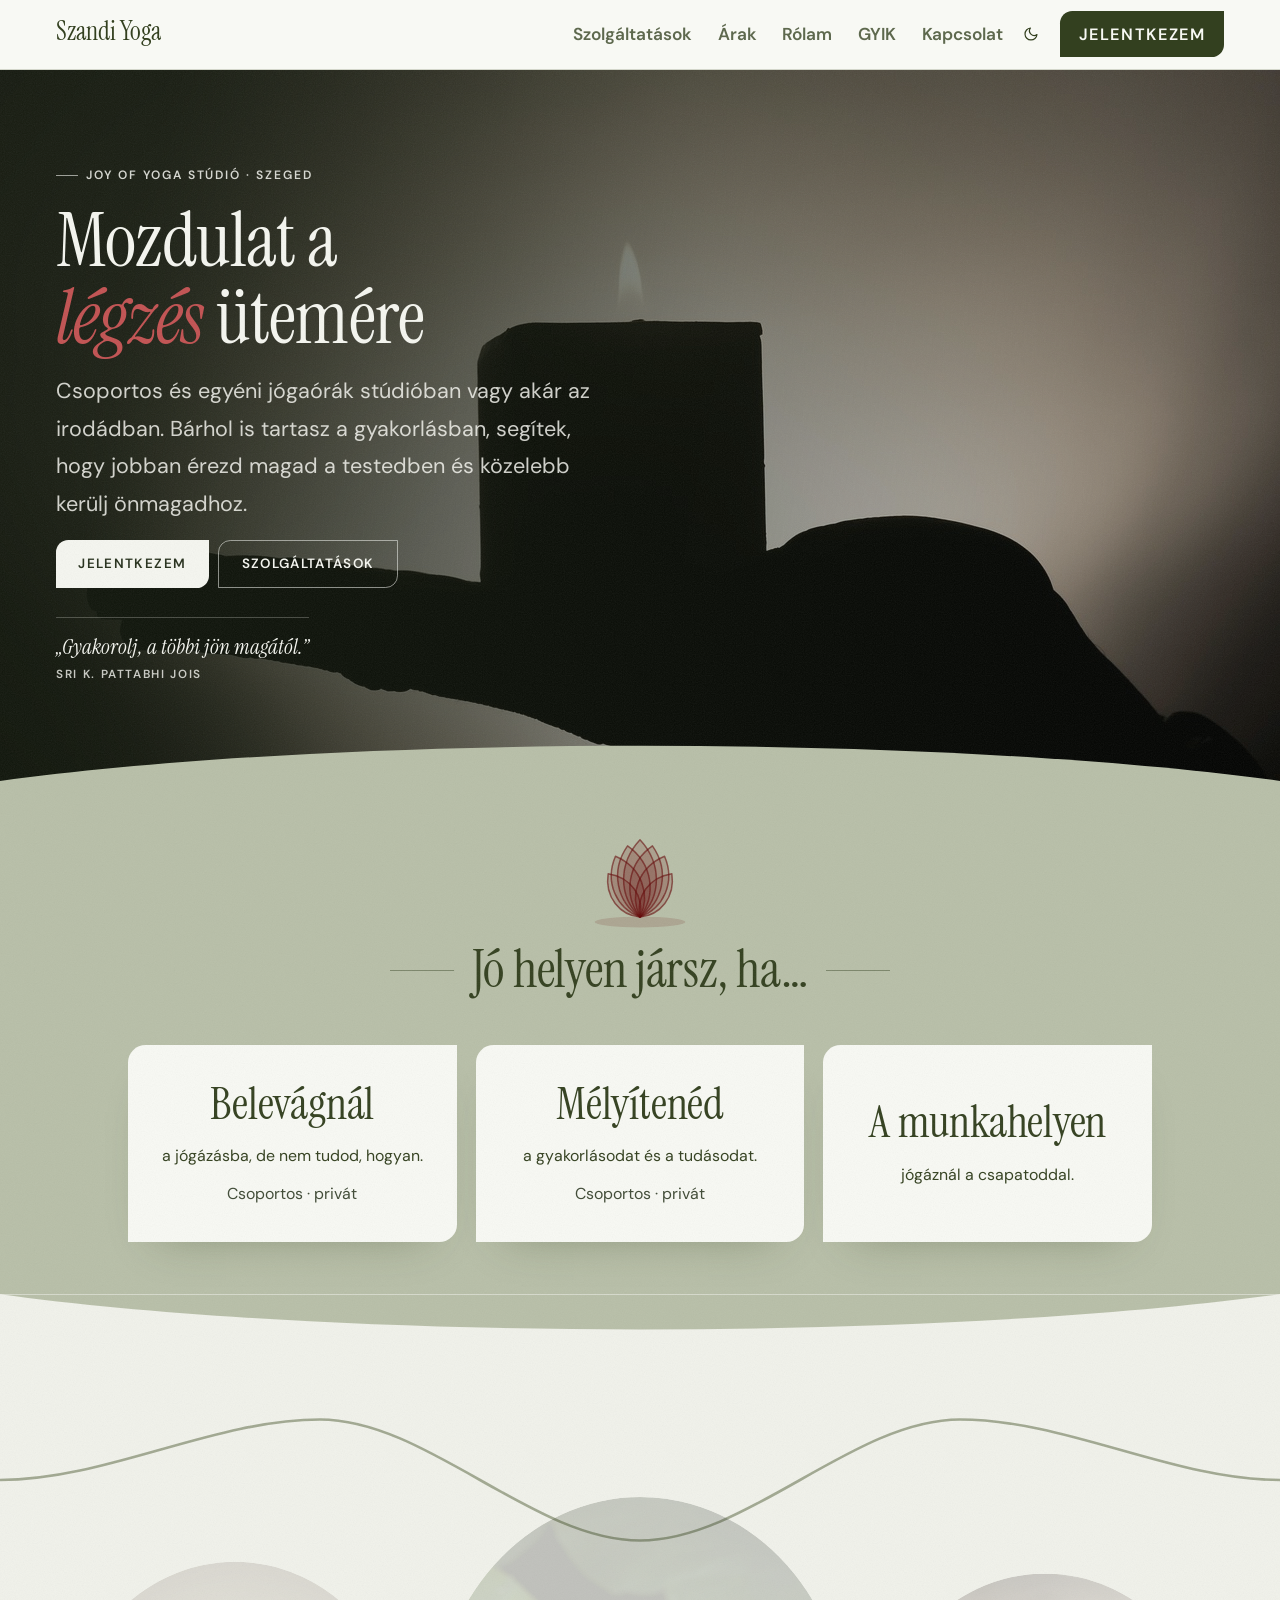
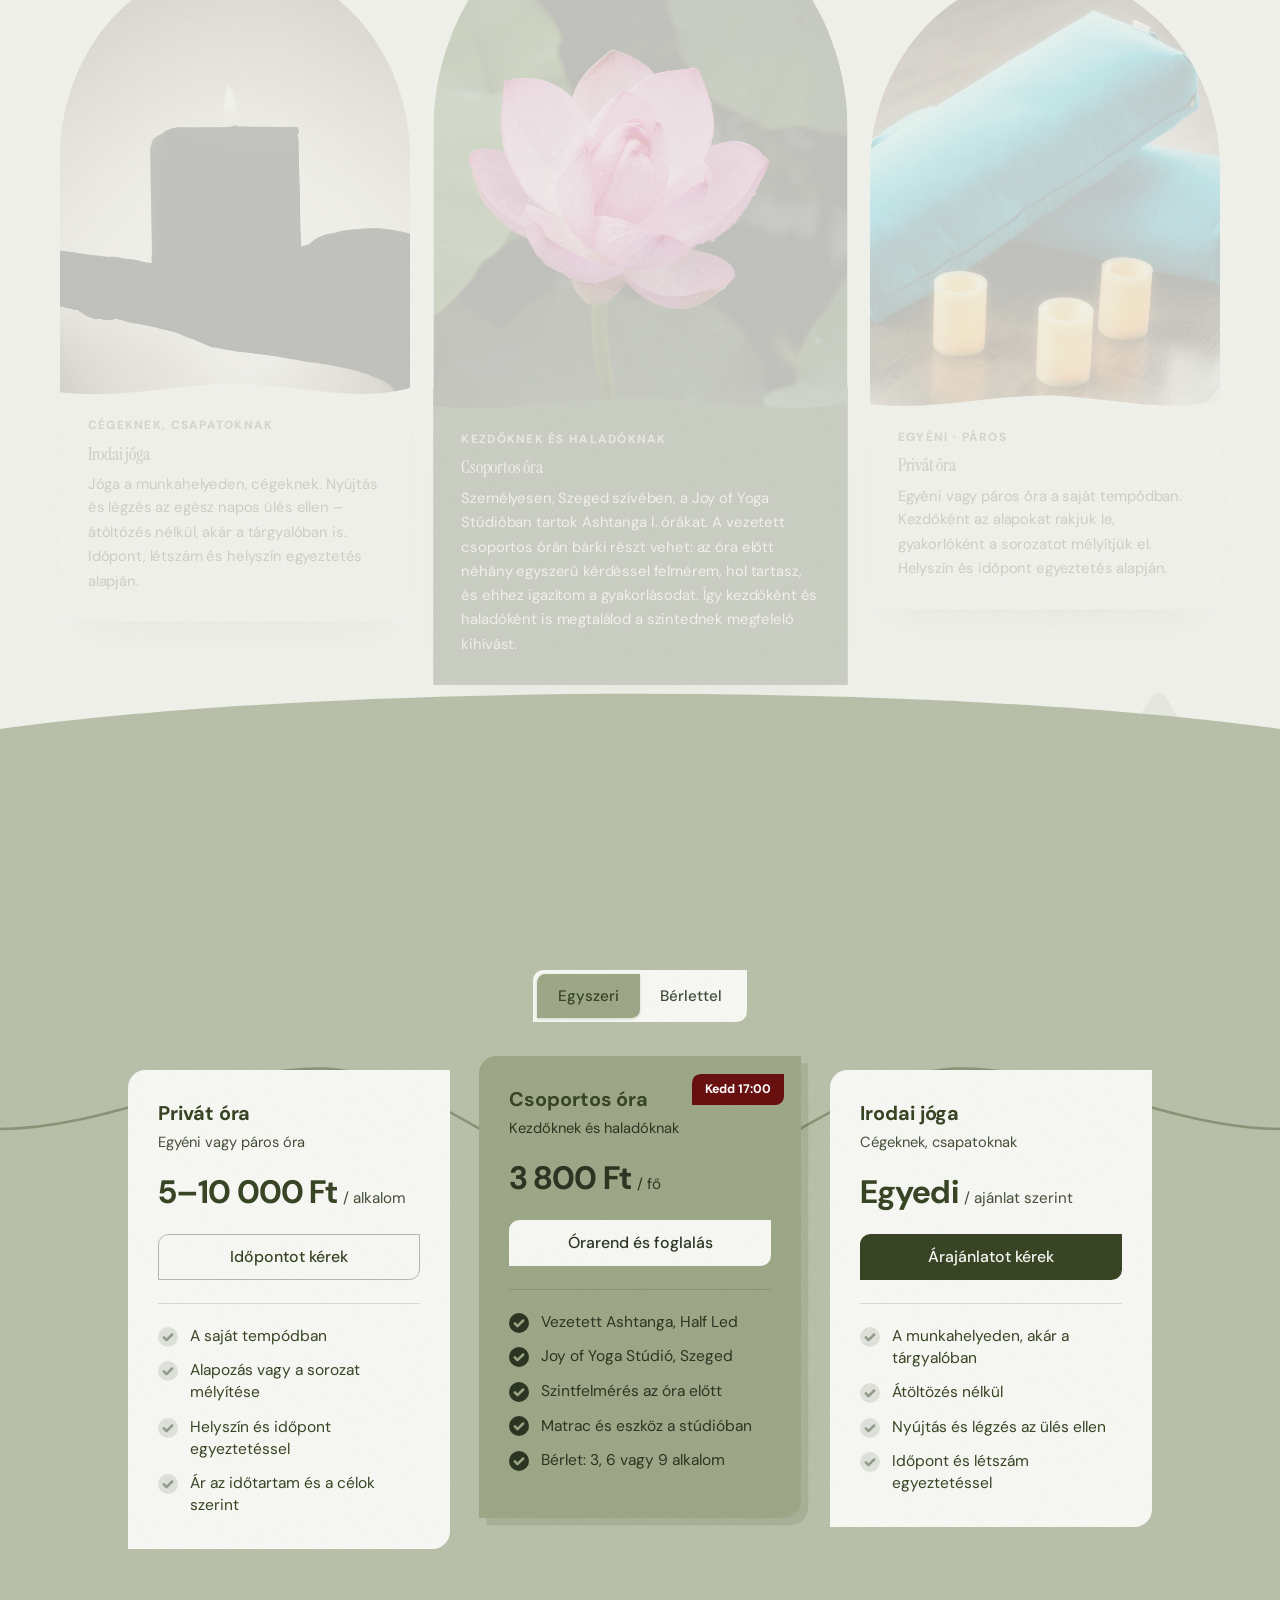
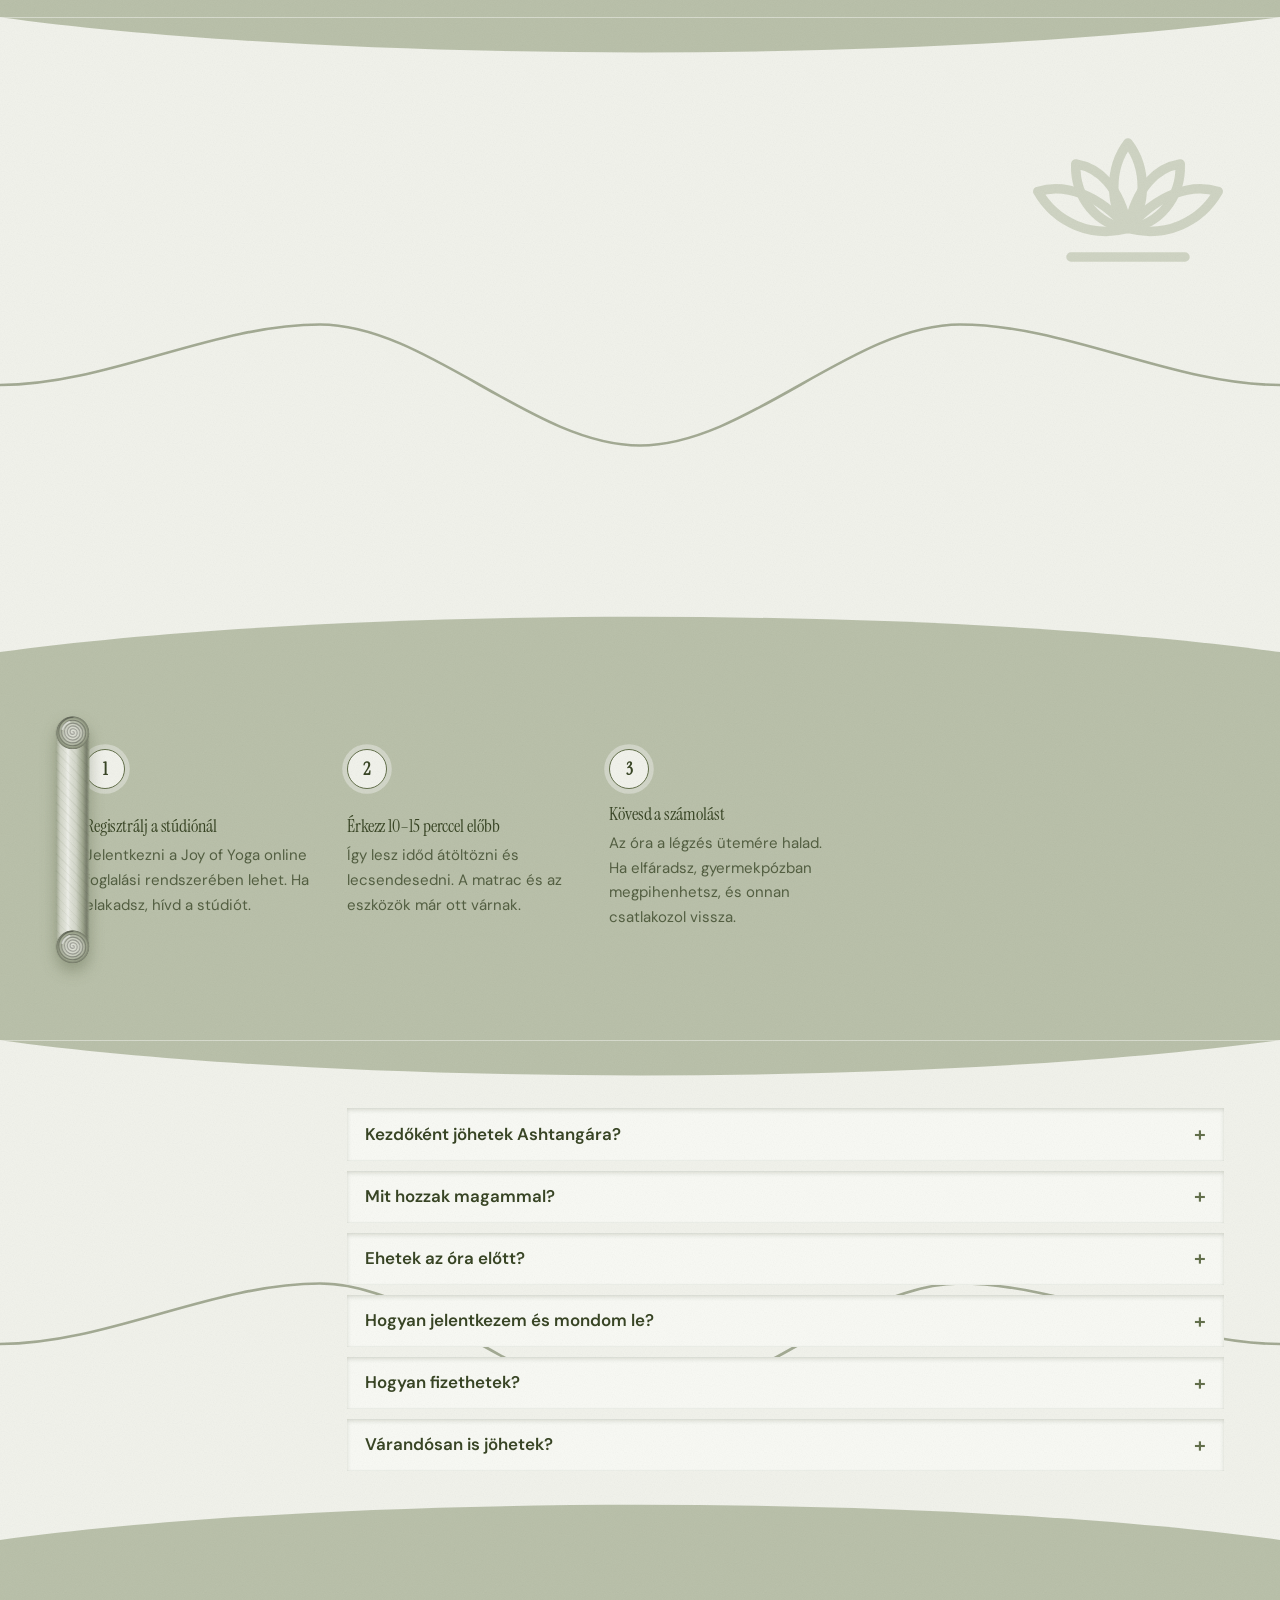
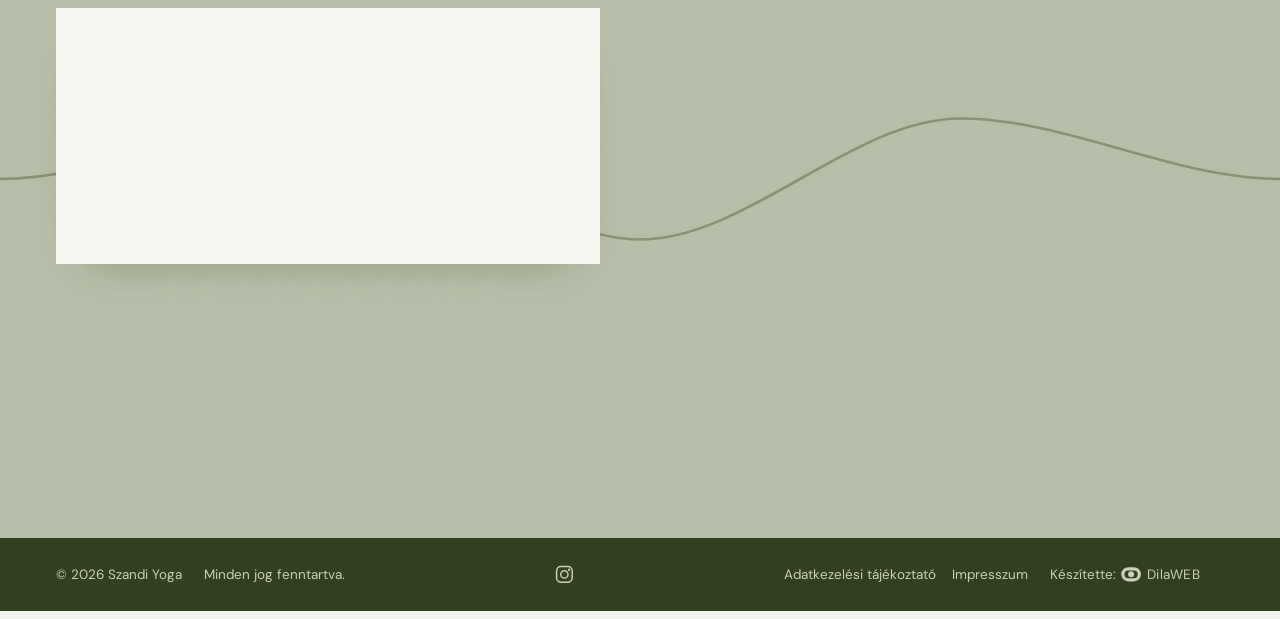
==== commit 93fbf63e: "Szandi okt. 15-i visszajelzése: új paletta, lótusz, árcsomagok - Szandi palettája (#F1F2EB, #B8BFA8," ====
--- a/index.html
+++ b/index.html
@@ -3,8 +3,6 @@
 <head>
   <meta charset="utf-8">
   <meta name="viewport" content="width=device-width, initial-scale=1">
-  <!-- Biztonság (CSP): csak saját fájl fut. A hash a lenti sötétmód-szkripté – ha az változik, a hash is (node test-site.mjs szól). -->
-  <meta http-equiv="Content-Security-Policy" content="default-src 'self'; script-src 'self' 'sha256-6dhTzqS436Sz9QbFfpu2gwHQSUZRrDKg48dPoD7VOzc='; style-src 'self' 'unsafe-inline' https://fonts.googleapis.com; font-src 'self' https://fonts.gstatic.com; img-src 'self' data:; media-src 'self'; connect-src 'self'; frame-src https://www.google.com; object-src 'none'; base-uri 'self'; form-action 'self'; upgrade-insecure-requests">
 
   <!-- A közösségi crawler (Facebook, Messenger, LinkedIn) NEM futtat JS-t: amit
        a site.js írna ide, azt megosztáskor nem látja. Ezt a blokkot ezért a
@@ -19,7 +17,7 @@
   <meta property="og:locale" content="hu_HU">
   <meta name="twitter:card" content="summary">
   <!-- <<< META -->
-  <meta name="theme-color" content="#E9ECE1">
+  <meta name="theme-color" content="#F1F2EB">
   <!-- DEMÓ (GitHub Pages): ne kerüljön keresőbe, amíg helykitöltő szöveg és üres impresszum van benne. Élesítéskor TÖRÖLD. -->
   <meta name="robots" content="noindex">
 
@@ -33,7 +31,7 @@
        Szandi színén, rejtve áll (site.js → init, reveal). Ha a szkript nem fut
        le, 3 mp múlva magától megjelenik; JavaScript nélkül azonnal. -->
   <style>
-    html { background: #E9ECE1; }
+    html { background: #F1F2EB; }
     html:not(.pv-ready) body { visibility: hidden; animation: pv-boot 0s 3s forwards; }
     @keyframes pv-boot { to { visibility: visible; } }
     @media (prefers-reduced-motion: no-preference) { html.pv-ready body { animation: pv-in 0.3s ease-out; } }
@@ -117,8 +115,8 @@
           <p class="pv-lead">Csoportos és egyéni jógaórák stúdióban vagy akár az irodádban. Bárhol is tartasz a gyakorlásban, segítek, hogy jobban érezd magad a testedben és közelebb kerülj önmagadhoz.</p>
           <ul class="pv-contact__list">
             <li><span class="pv-muted">Elhelyezkedés</span><strong>Joy of Yoga Stúdió, 6722 Szeged, Gutenberg utca 14.</strong></li>
-            <li><span class="pv-muted">Telefon</span><a href="tel:+36305012453">+36 30 501 2453</a></li>
-            <li><span class="pv-muted">E-mail</span><a href="mailto:info@joyofyoga.hu">info@joyofyoga.hu</a></li>
+            <li><span class="pv-muted">Telefon</span><a href="tel:+36704425718">+36 70 442 5718</a></li>
+            <li><span class="pv-muted">E-mail</span><a href="mailto:meszaros.szandi13@gmail.com">meszaros.szandi13@gmail.com</a></li>
           </ul>
           <p class="pv-muted">Az oldal teljes tartalmához engedélyezd a JavaScriptet a böngésződben.</p>
         </div>
@@ -190,10 +188,13 @@
       <div class="pv-wrap">
         <header class="pv-head">
           <p class="pv-eyebrow"><span class="pv-dot" aria-hidden="true"></span><span data-i18n="pv.pricingEyebrow">Áraink</span></p>
-          <h2 data-i18n="pv.pricingTitle">Árjegyzék</h2>
+          <!-- SZANDI: saját főcím és bevezető (a menü továbbra is a pv.pricingTitle-t mutatja) -->
+          <h2 data-i18n="sz.pricingHead">Árjegyzék</h2>
+          <p class="pv-muted" data-i18n="sz.pricingLead"></p>
         </header>
         <!-- Kategória-szűrő: csak akkor kerül ide sor, ha a tételeken van
-             kategória (site.js → chipRow) -->
+             kategória (site.js → chipRow). Szandinál itt az Egyszeri/Bérlettel
+             kapcsoló áll (site.js → szandiPlans). -->
         <div id="pv-price-chips"></div>
         <ul class="pv-prices" id="pv-prices"></ul>
         <!-- Egy gomb az árlista alatt: aki az árat elfogadta, ott foglaljon,
@@ -244,10 +245,61 @@
         <path d="M0 50C100 50 200 8 300 8S500 92 600 92 800 8 900 8s200 42 300 42" />
       </svg>
       <div class="pv-wrap pv-about__inner">
-        <!-- SZANDI: kollázs = boltíves fotó + ráfekvő órarend-kártya -->
+        <!-- SZANDI: kollázs = boltíves fotó, mögötte a halvány lótusz-árny (pv.css) -->
         <div class="sz-collage">
           <!-- a képhely sorszámát a site.js adja: a szolgáltatás-kártyák után jön -->
           <figure class="pv-about__media"><img id="pv-about-img" data-img-slot="4" alt="" width="800" height="600" loading="lazy"></figure>
+        </div>
+        <div class="pv-about__copy">
+          <p class="pv-eyebrow"><span class="pv-dot" aria-hidden="true"></span><span data-i18n="pv.aboutEyebrow">Rólunk</span></p>
+          <h2 data-i18n="pv.aboutTitle">Néhány szó rólunk</h2>
+          <p id="pv-about">Bemutatkozó szöveg</p>
+          <!-- SZANDI: az óra saját hangja – így szól a vezetett számolás -->
+          <p class="sz-count">
+            <span><b lang="sa-Latn">Ekam</b> belégzés</span>
+            <span><b lang="sa-Latn">dve</b> kilégzés</span>
+            <span><b lang="sa-Latn">trīṇi</b> belégzés</span>
+          </p>
+        </div>
+      </div>
+    </section>
+
+    <!-- TÉRKÉP -->
+    <section class="pv-section pv-map" id="sec-map" data-sec="map">
+      <div class="pv-wrap">
+        <header class="pv-head">
+          <p class="pv-eyebrow"><span class="pv-dot" aria-hidden="true"></span><span data-i18n="pv.mapEyebrow">Hol találsz minket</span></p>
+          <h2 data-i18n="pv.mapTitle">Itt vagyunk</h2>
+          <p class="pv-muted" id="pv-map-address">Cím</p>
+        </header>
+        <div class="pv-map__frame">
+          <iframe id="pv-map" title="Térkép" loading="lazy" referrerpolicy="no-referrer-when-downgrade" allowfullscreen></iframe>
+        </div>
+        <p class="pv-map__link">
+          <a id="pv-map-link" href="#" target="_blank" rel="noopener noreferrer" data-goal="route" data-i18n="pv.mapLink">Megnyitás a Google Térképen</a>
+        </p>
+      </div>
+    </section>
+
+    <!-- KAPCSOLAT -->
+    <section class="pv-section pv-contact" id="sec-contact" data-sec="contact">
+      <div class="pv-wrap">
+        <header class="pv-head">
+          <p class="pv-eyebrow"><span class="pv-dot" aria-hidden="true"></span><span data-i18n="pv.contactEyebrow">Kapcsolat</span></p>
+          <h2 data-i18n="pv.contactTitle">Keress minket bizalommal</h2>
+          <!-- SZANDI: lélegző lótusz – hét szirom egy tőből, a „Jó helyen jársz, ha…”
+               címe fölé költözik (site.js → szandiLotus, pv.css LÓTUSZ). --a: a nyitott szög. -->
+          <svg class="sz-lotus" viewBox="-50 -50 100 58" aria-hidden="true" focusable="false">
+            <ellipse cx="0" cy="3" rx="36" ry="3.2"></ellipse>
+            <path style="--a:-66deg" d="M0 0C-9-8-10-22 0-32C10-22 9-8 0 0Z"></path>
+            <path style="--a:66deg" d="M0 0C-9-8-10-22 0-32C10-22 9-8 0 0Z"></path>
+            <path style="--a:-40deg" d="M0 0C-11-10-12-27 0-39C12-27 11-10 0 0Z"></path>
+            <path style="--a:40deg" d="M0 0C-11-10-12-27 0-39C12-27 11-10 0 0Z"></path>
+            <path style="--a:-18deg" d="M0 0C-12-11-13-30 0-43C13-30 12-11 0 0Z"></path>
+            <path style="--a:18deg" d="M0 0C-12-11-13-30 0-43C13-30 12-11 0 0Z"></path>
+            <path style="--a:0deg" d="M0 0C-13-12-13-32 0-46C13-32 13-12 0 0Z"></path>
+          </svg>
+          <!-- SZANDI: órarend és a stúdió címe a cím alatt (pv.css, ÓRAREND + CÍM) -->
           <aside class="sz-week" aria-label="Mikor tartok órát">
             <!-- a napsor csak kép: ugyanezt a szöveg alatta kimondja -->
             <ol class="sz-week__days" aria-hidden="true">
@@ -255,84 +307,24 @@
             </ol>
             <p class="sz-week__when"><b>Kedd 17:00–18:30</b> Ashtanga Half Led, Joy of Yoga Stúdió</p>
             <p class="sz-week__rest">A hét többi napján irodai és privát óra, egyeztetés szerint.</p>
-            <a href="#sec-contact" class="pv-btn pv-btn--primary" data-cta-main data-cta-sec="contact" data-i18n="pv.cta">Jelentkezem</a>
+            <!-- a stúdió saját foglalójába visz: ott van regisztráció és lemondás -->
+            <a href="https://joyofyoga.hu/idopontfoglalas/" class="pv-btn pv-btn--primary" target="_blank" rel="noopener" data-goal="booking-start" data-i18n="pv.cta">Jelentkezem</a>
           </aside>
-        </div>
-        <div class="pv-about__copy">
-          <p class="pv-eyebrow"><span class="pv-dot" aria-hidden="true"></span><span data-i18n="pv.aboutEyebrow">Rólunk</span></p>
-          <h2 data-i18n="pv.aboutTitle">Néhány szó rólunk</h2>
-          <p id="pv-about">Bemutatkozó szöveg</p>
-          <!-- SZANDI: az óra saját hangja – így szól a vezetett számolás -->
-          <p class="sz-count">
-            <!-- légzés-lótusz oldalnézetben: belégzésre a szirmok kinyílnak és a virág
-                 kiemelkedik, kilégzésre bimbóvá zárnak, a víztükrön gyűrű fut szét (pv.css) -->
-            <svg class="sz-bloom" viewBox="-50 -46 100 62" aria-hidden="true">
-              <defs>
-                <g id="sz-petal">
-                  <path d="M0 0C-10 -9 -11 -25 0 -38C11 -25 10 -9 0 0Z"></path>
-                  <path d="M0 -3Q.8 -18 0 -33" fill="none" stroke-opacity=".55"></path>
-                </g>
-              </defs>
-              <ellipse class="sz-bloom__water" cy="3" rx="44" ry="3.2"></ellipse>
-              <ellipse class="sz-bloom__ripple" cy="3" rx="30" ry="2.6"></ellipse>
-              <circle class="sz-bloom__halo" cy="-16" r="22"></circle>
-              <g class="sz-bloom__flower">
-                <use href="#sz-petal" class="sz-bloom__back" style="--a:-78deg;--s:.8;--d:.35s"></use>
-                <use href="#sz-petal" class="sz-bloom__back" style="--a:78deg;--s:.8;--d:.35s"></use>
-                <use href="#sz-petal" class="sz-bloom__back" style="--a:-52deg;--s:.92;--d:.2s"></use>
-                <use href="#sz-petal" class="sz-bloom__back" style="--a:52deg;--s:.92;--d:.2s"></use>
-                <use href="#sz-petal" style="--a:-27deg;--d:.08s"></use>
-                <use href="#sz-petal" style="--a:27deg;--d:.08s"></use>
-                <use href="#sz-petal" style="--a:0deg;--s:1.06"></use>
-              </g>
-            </svg>
-            <span><b lang="sa-Latn">Ekam</b> belégzés</span>
-            <span><b lang="sa-Latn">dve</b> kilégzés</span>
-            <span><b lang="sa-Latn">trīṇi</b> belégzés</span>
+          <p class="sz-addr">
+            <span data-i18n="pv.lblAddress">Elhelyezkedés</span>
+            <!-- Szandi: a cím útvonaltervezőt nyit (href: site.js) -->
+            <a id="pv-address" href="#" target="_blank" rel="noopener">Cím</a>
           </p>
-        </div>
-      </div>
-    </section>
-
-    <!-- TÉRKÉP -->
-    <section class="pv-section pv-map" id="sec-map" data-sec="map">
-      <div class="pv-wrap">
-        <header class="pv-head">
-          <p class="pv-eyebrow"><span class="pv-dot" aria-hidden="true"></span><span data-i18n="pv.mapEyebrow">Hol találsz minket</span></p>
-          <h2 data-i18n="pv.mapTitle">Itt vagyunk</h2>
-          <p class="pv-muted" id="pv-map-address">Cím</p>
-        </header>
-        <div class="pv-map__frame">
-          <iframe id="pv-map" title="Térkép" loading="lazy" referrerpolicy="no-referrer-when-downgrade" allowfullscreen></iframe>
-        </div>
-        <p class="pv-map__link">
-          <a id="pv-map-link" href="#" target="_blank" rel="noopener noreferrer" data-goal="route" data-i18n="pv.mapLink">Megnyitás a Google Térképen</a>
-        </p>
-      </div>
-    </section>
-
-    <!-- KAPCSOLAT -->
-    <section class="pv-section pv-contact" id="sec-contact" data-sec="contact">
-      <div class="pv-wrap">
-        <header class="pv-head">
-          <p class="pv-eyebrow"><span class="pv-dot" aria-hidden="true"></span><span data-i18n="pv.contactEyebrow">Kapcsolat</span></p>
-          <h2 data-i18n="pv.contactTitle">Keress minket bizalommal</h2>
-          <!-- SZANDI: Blenderben renderelt gyertya a meghívás mellett (pv.css, BLENDER-GYERTYA) -->
-          <span class="sz-candle" aria-hidden="true"><span class="sz-candle__body"></span><span class="sz-candle__flame"></span></span>
-        </header>
+        </header>
+        <!-- sorrend (Szandi): e-mail, telefon, Instagram (az utóbbit a site.js teszi hozzá) -->
         <ul class="pv-contact__list">
           <li>
-            <span class="pv-muted" data-i18n="pv.lblAddress">Elhelyezkedés</span>
-            <!-- Szandi: a cím útvonaltervezőt nyit (href: site.js) -->
-            <a id="pv-address" href="#" target="_blank" rel="noopener">Cím</a>
+            <span class="pv-muted" data-i18n="pv.lblEmail">E-mail</span>
+            <a id="pv-email" href="#" data-goal="mail">E-mail cím</a>
           </li>
           <li>
             <span class="pv-muted" data-i18n="pv.lblPhone">Telefon</span>
             <a id="pv-phone" href="#" data-goal="call">Telefonszám</a>
-          </li>
-          <li>
-            <span class="pv-muted" data-i18n="pv.lblEmail">E-mail</span>
-            <a id="pv-email" href="#" data-goal="mail">E-mail cím</a>
           </li>
         </ul>
         <!-- Nyitvatartás: a mai nap kiemelve. Csak akkor kerül ki, ha a tervben
--- a/pv.css
+++ b/pv.css
@@ -2707,15 +2707,6 @@
    szekcióhatára. */
 .pv[data-divider="torn"] { --pv-shape: url("data:image/svg+xml,%3Csvg xmlns='http://www.w3.org/2000/svg' viewBox='0 0 1200 100' preserveAspectRatio='none'%3E%3Cpath fill='white' d='M0,100 L0,52 L38,60 L71,47 L112,58 L150,44 L196,55 L231,49 L268,62 L310,46 L352,57 L389,43 L433,55 L470,50 L515,63 L552,48 L598,58 L640,45 L676,56 L719,50 L758,61 L797,46 L842,57 L880,44 L921,55 L963,49 L1002,62 L1044,47 L1083,58 L1121,45 L1162,56 L1200,50 L1200,100 Z'/%3E%3C/svg%3E"); }
 
-/* Mélység: a világos oldal a sáv ELÉ kerül, és árnyékot vet rá. Az árnyék a
-   sávon kívüli tartomány elmosott, a sáv felé tolt foltja – idomonként ugyanaz a
-   path, páros-páratlan kitöltéssel kivonva egy nagy téglalapból. */
-.pv[data-divider="arc"] { --pv-shade: url("data:image/svg+xml,%3Csvg xmlns='http://www.w3.org/2000/svg' viewBox='0 0 1200 160' preserveAspectRatio='none'%3E%3Cfilter id='b' filterUnits='userSpaceOnUse' x='-400' y='-500' width='2000' height='800'%3E%3CfeGaussianBlur stdDeviation='3 10'/%3E%3C/filter%3E%3Cpath filter='url(%23b)' fill-opacity='.26' fill-rule='evenodd' transform='translate(0 7)' d='M-300,-300H1500V100H-300Z M0,100 C320,8 880,8 1200,100 Z'/%3E%3C/svg%3E"); }
-.pv[data-divider="wave"] { --pv-shade: url("data:image/svg+xml,%3Csvg xmlns='http://www.w3.org/2000/svg' viewBox='0 0 1200 160' preserveAspectRatio='none'%3E%3Cfilter id='b' filterUnits='userSpaceOnUse' x='-400' y='-500' width='2000' height='800'%3E%3CfeGaussianBlur stdDeviation='3 10'/%3E%3C/filter%3E%3Cpath filter='url(%23b)' fill-opacity='.26' fill-rule='evenodd' transform='translate(0 7)' d='M-300,-300H1500V100H-300Z M0,64 C180,112 320,16 600,52 C880,88 1020,8 1200,58 L1200,100 L0,100 Z'/%3E%3C/svg%3E"); }
-.pv[data-divider="slant"] { --pv-shade: url("data:image/svg+xml,%3Csvg xmlns='http://www.w3.org/2000/svg' viewBox='0 0 1200 160' preserveAspectRatio='none'%3E%3Cfilter id='b' filterUnits='userSpaceOnUse' x='-400' y='-500' width='2000' height='800'%3E%3CfeGaussianBlur stdDeviation='3 10'/%3E%3C/filter%3E%3Cpath filter='url(%23b)' fill-opacity='.26' fill-rule='evenodd' transform='translate(0 7)' d='M-300,-300H1500V100H-300Z M0,100 L1200,14 L1200,100 Z'/%3E%3C/svg%3E"); }
-.pv[data-divider="zigzag"] { --pv-shade: url("data:image/svg+xml,%3Csvg xmlns='http://www.w3.org/2000/svg' viewBox='0 0 1200 160' preserveAspectRatio='none'%3E%3Cfilter id='b' filterUnits='userSpaceOnUse' x='-400' y='-500' width='2000' height='800'%3E%3CfeGaussianBlur stdDeviation='3 10'/%3E%3C/filter%3E%3Cpath filter='url(%23b)' fill-opacity='.26' fill-rule='evenodd' transform='translate(0 7)' d='M-300,-300H1500V100H-300Z M0,100 L0,58 L75,22 L150,58 L225,22 L300,58 L375,22 L450,58 L525,22 L600,58 L675,22 L750,58 L825,22 L900,58 L975,22 L1050,58 L1125,22 L1200,58 L1200,100 Z'/%3E%3C/svg%3E"); }
-.pv[data-divider="torn"] { --pv-shade: url("data:image/svg+xml,%3Csvg xmlns='http://www.w3.org/2000/svg' viewBox='0 0 1200 160' preserveAspectRatio='none'%3E%3Cfilter id='b' filterUnits='userSpaceOnUse' x='-400' y='-500' width='2000' height='800'%3E%3CfeGaussianBlur stdDeviation='3 10'/%3E%3C/filter%3E%3Cpath filter='url(%23b)' fill-opacity='.26' fill-rule='evenodd' transform='translate(0 7)' d='M-300,-300H1500V100H-300Z M0,100 L0,52 L38,60 L71,47 L112,58 L150,44 L196,55 L231,49 L268,62 L310,46 L352,57 L389,43 L433,55 L470,50 L515,63 L552,48 L598,58 L640,45 L676,56 L719,50 L758,61 L797,46 L842,57 L880,44 L921,55 L963,49 L1002,62 L1044,47 L1083,58 L1121,45 L1162,56 L1200,50 L1200,100 Z'/%3E%3C/svg%3E"); }
-
 /* Az idom a sáv SZÍNÉT viszi tovább a szomszéd szekció belső margójára: fölé
    az ál-elem eredeti állásában, alá függőlegesen tükrözve. Új idom felvételéhez
    egy --pv-shape sor kell fent, és a kulcsa ebbe az :is() listába. */
@@ -2725,19 +2716,16 @@
   position: absolute;
   left: 0;
   right: 0;
-  /* az idom (H) alatt 0.6 H a szekcióba lóg, hogy az árnyék a lapszélen se
-     vágódjon el a szekció tetején; ott tömör a maszk, a szín ugyanaz */
-  --pv-div-h: clamp(1.6rem, 4cqi, 3.2rem);
-  height: calc(var(--pv-div-h) * 1.6);
+  height: clamp(1.6rem, 4cqi, 3.2rem);
   /* az idom a SÁV színét viszi tovább – a fordított blokknál is, ezért a
      lap gyökerén érvényes tokent olvassuk, nem a szekcióra írt felülírást */
-  background: var(--pv-shade) top / 100% 100% no-repeat, var(--pv-band);
-  -webkit-mask: var(--pv-shape) top / 100% var(--pv-div-h) no-repeat, linear-gradient(#000 0 0) bottom / 100% calc(var(--pv-div-h) * 0.6 + 1px) no-repeat;
-  mask: var(--pv-shape) top / 100% var(--pv-div-h) no-repeat, linear-gradient(#000 0 0) bottom / 100% calc(var(--pv-div-h) * 0.6 + 1px) no-repeat;
+  background: var(--pv-band);
+  -webkit-mask: var(--pv-shape) center / 100% 100% no-repeat;
+  mask: var(--pv-shape) center / 100% 100% no-repeat;
   pointer-events: none;
 }
-.pv-section[data-stripe="1"]::before { bottom: calc(100% - var(--pv-div-h) * 0.6); }
-.pv-section[data-stripe="1"]::after  { top: calc(100% - var(--pv-div-h) * 0.6); scale: 1 -1; }
+.pv-section[data-stripe="1"]::before { bottom: 100%; }
+.pv-section[data-stripe="1"]::after  { top: 100%; scale: 1 -1; }
 
 /* --- 8.11 görgetésre induló megjelenés --------------------------------------
    Natív nézet-idővonal (`animation-timeline: view()`), nincs mögötte
@@ -4020,19 +4008,15 @@
    A kézjegy a Menet szekcióra kerül: a lépések egy kiterített jógaszőnyegen
    ülnek. Az igazítóvonal pöttyei a lépések sorszámai – a jel a sorrendet
    hordozza, nem dísz. Görgetésre a szőnyeg kigördül: a feltekert henger
-   végiggurul rajta, közben forog és vékonyodik (ahogy fogy róla a szőnyeg),
-   a végén ellapul és elfogy – a szőnyeg teljesen kiterült, alóla előbukkan a
-   dombornyomás. A lap nem nyúlik: a henger mögött tárul fel, a mintája áll. A lépések közben egymás után érkeznek.
+   végiggurul rajta, a végén ellapul és elfogy – a szőnyeg teljesen kiterült,
+   alóla előbukkan a dombornyomás. A lépések közben egymás után érkeznek.
    Telefonon függőleges (egy hasáb), tágas lapon vízszintes (@container).
    Minden díszítés ál-elem és háttér: a lépések markupja változatlan, a
    felolvasó ugyanazt a listát hallja. A színek a lap tokenjeiből keverednek,
-   így világos és sötét módban, bármely palettán ugyanúgy működik. Mozgás:
-   translate / scale / opacity / clip-path, plusz a henger átmérője és fordulata; mozgás vagy támogatás nélkül a szőnyeg eleve
-   kiterítve áll, henger nélkül – sosem marad üresen.
-   A tokenek a burkon (.pv-wrap) élnek: onnan öröklődnek a szőnyegre ÉS a
-   hengerre, ami a burok ál-eleme – nem a szőnyeg gyereke, így a szőnyeg
-   vágása nem vághat bele. */
-.pv[data-sig="mat"] .pv-list--process .pv-wrap {
+   így világos és sötét módban, bármely palettán ugyanúgy működik. Mozgás csak
+   scale / translate / opacity; mozgás vagy támogatás nélkül a szőnyeg eleve
+   kiterítve áll, henger nélkül – sosem marad üresen. */
+.pv[data-sig="mat"] .pv-list--process .pv-items {
   --pv-mat:       color-mix(in srgb, var(--pv-primary) 22%, var(--pv-bg));
   --pv-mat-mark:  color-mix(in srgb, var(--pv-primary) 48%, var(--pv-mat));
   --pv-mat-dark:  color-mix(in srgb, var(--pv-primary) 58%, var(--pv-bg));
@@ -4042,15 +4026,17 @@
   --pv-mat-core:  color-mix(in srgb, var(--pv-mat-dark) 74%, #000);
   --pv-mat-shine: color-mix(in srgb, var(--pv-mat-lite) 55%, #fff);
   --pv-mat-grain: color-mix(in srgb, var(--pv-text) 6%, transparent);
-  /* padlóárnyék: világos lapon a tinta felé */
-  --pv-mat-floor: color-mix(in srgb, var(--pv-text) 45%, transparent);
   --pv-mat-roll: 2.1rem;
+  --pv-mat-r2: var(--pv-mat-roll) var(--pv-mat-roll);
   --pv-mat-pad: clamp(1.1rem, 4cqi, 1.8rem);
   --pv-mat-dot: 2.5rem;
   --pv-mat-mark-w: 2.2rem;
   /* a vonal szaggatása és a henger árnyalása ugyanabba az irányba fut:
      függőleges szőnyegen lefelé, vízszintesen jobbra */
   --pv-mat-dir: to bottom;
+  --pv-mat-grow: pv-mat-grow-y;
+  --pv-mat-move: pv-mat-move-y;
+  --pv-mat-fade: pv-mat-fade-y;
   /* A henger vége három rétegből: domború korong (a széle mélyül), rajta a
      feltekert rétegek spirálja, fölötte egy fénycsillanás. A spirál és a
      csillanás átlátszó fekete/fehér tinta – bármely szőnyegszínen ül. */
@@ -4060,11 +4046,8 @@
   --pv-mat-glint: url("data:image/svg+xml,%3Csvg xmlns='http://www.w3.org/2000/svg' viewBox='0 0 24 24' fill='none' stroke='%23fff' stroke-opacity='.55' stroke-width='1.3' stroke-linecap='round'%3E%3Cpath d='M4.6 9.2A8 8 0 0 1 9.6 4.2'/%3E%3C/svg%3E");
   /* dombornyomott lótusz: átlátszó fekete tinta, „belenyomott" hatás */
   --pv-mat-emboss: url("data:image/svg+xml,%3Csvg xmlns='http://www.w3.org/2000/svg' viewBox='0 0 24 24' fill='none' stroke='%23000' stroke-opacity='.24' stroke-width='1' stroke-linecap='round' stroke-linejoin='round'%3E%3Cpath d='M12 17c-2-2.2-2-6.4 0-9 2 2.6 2 6.8 0 9z'/%3E%3Cpath d='M12 17c-3.2-.4-5.6-3.1-5.5-6.8 2.4.4 4.6 2.3 5.5 6.8zM12 17c3.2-.4 5.6-3.1 5.5-6.8-2.4.4-4.6 2.3-5.5 6.8z'/%3E%3Cpath d='M12 17c-3.9 1-7.6-.6-9.5-3.9 2.9-.9 6.4.3 9.5 3.9zM12 17c3.9 1 7.6-.6 9.5-3.9-2.9-.9-6.4.3-9.5 3.9zM6 20h12'/%3E%3C/svg%3E");
-}
-.pv[data-sig="mat"] .pv-list--process .pv-items {
   position: relative;
   isolation: isolate;
-  anchor-name: --pv-mat-box;
   display: grid;
   grid-template-columns: minmax(0, 1fr);
   gap: 0;
@@ -4075,19 +4058,6 @@
   view-timeline: --pv-mat block;
 }
 
-/* Sötét lapon a primer szín VILÁGOS: a belőle kevert árnyalás megfordulna – a
-   henger széle, a rács, a padlóárnyék világítana (olcsó „glow"). Itt a
-   szőnyeg saját színéből keverünk fekete felé, a fény alig emelkedik: matt
-   gumi, nem ragyog. Az árnyék sötétben is árnyék. */
-.pv[data-mode="dark"][data-sig="mat"] .pv-list--process .pv-wrap {
-  --pv-mat-lite:  color-mix(in srgb, var(--pv-mat) 93%, #fff);
-  --pv-mat-shine: color-mix(in srgb, var(--pv-mat) 86%, #fff);
-  --pv-mat-dark:  color-mix(in srgb, var(--pv-mat) 68%, #000);
-  --pv-mat-core:  color-mix(in srgb, var(--pv-mat) 45%, #000);
-  --pv-mat-grain: color-mix(in srgb, #000 16%, transparent);
-  --pv-mat-floor: color-mix(in srgb, #000 55%, transparent);
-}
-
 /* A szőnyeg lapja: igazítóvonal, dombornyomott lótusz, csúszásgátló rács, a
    peremen körbefutó varrás és a padlóra vetülő árnyék. */
 .pv[data-sig="mat"] .pv-list--process .pv-items::before {
@@ -4096,6 +4066,7 @@
   inset: 0;
   z-index: -1;
   border-radius: calc(var(--pv-radius) * 0.5);
+  transform-origin: top;
   background-color: var(--pv-mat);
   background-image:
     repeating-linear-gradient(var(--pv-mat-dir), var(--pv-mat-mark) 0 7px, transparent 7px 14px),
@@ -4114,50 +4085,41 @@
   box-shadow:
     inset 0 0 0 0.5rem var(--pv-mat),
     inset 0 0 0 calc(0.5rem + 1px) var(--pv-mat-mark),
-    0 1.6rem 2.2rem -1.6rem var(--pv-mat-floor);
-}
-
-/* A feltekert henger. A doboz a szőnyeg teljes mérete (horgonyzással a
-   szőnyegre illesztve), a henger az alján ül – így a gurulás egyetlen eltolás.
+    0 1.6rem 2.2rem -1.6rem color-mix(in srgb, var(--pv-text) 45%, transparent);
+}
+
+/* A feltekert henger. A doboz a szőnyeg teljes mérete, a henger az alján ül –
+   így a gurulás egyetlen eltolás, az elfogyás egy lapítás a szőnyeg vége felé.
    A test: élárnyék – szórt fény – keskeny csúcsfény – mag-árnyék – visszavert
    fény a vastagságon át, rajta a szőnyeg rácsmintája; a két végén spirálos
    korong. Kicsit szélesebb a szőnyegnél, mint a valódi.
-   Az átmérő (--pv-mat-d) és a fordulat (--pv-mat-turn) ITT él, nem a
-   szőnyegen: a kigördülés ezeket animálja, a rájuk épülő rétegeknek ezért itt
-   kell kiértékelődniük. A korongon egy sötét csomó kering – ebből látszik,
-   hogy a henger gurul, nem csúszik.
    Nyugalomban NINCS ott: a kiterített szőnyegnek nincs feltekert vége – csak
    a kigördülés alatt látszik (lent, a keyframes-ben). */
-.pv[data-sig="mat"] .pv-list--process .pv-wrap::after {
-  --pv-mat-d2: var(--pv-mat-d) var(--pv-mat-d);
-  --pv-mat-a: calc(var(--pv-mat-turn) * 1turn);
-  --pv-mat-knot: radial-gradient(circle calc(var(--pv-mat-d) * 0.08) at calc(50% + 30% * cos(var(--pv-mat-a))) calc(50% + 30% * sin(var(--pv-mat-a))),
-    var(--pv-mat-core) 60%, transparent);
+.pv[data-sig="mat"] .pv-list--process .pv-items::after {
   content: "";
   position: absolute;
-  position-anchor: --pv-mat-box;
-  inset: anchor(top) calc(anchor(right) - 0.3rem) anchor(bottom) calc(anchor(left) - 0.3rem);
+  inset: 0 -0.3rem;
   z-index: 1;
   pointer-events: none;
   opacity: 0;
   transform-origin: bottom;
   background-image:
-    var(--pv-mat-glint), var(--pv-mat-knot), var(--pv-mat-swirl), var(--pv-mat-cap),
-    var(--pv-mat-glint), var(--pv-mat-knot), var(--pv-mat-swirl), var(--pv-mat-cap),
+    var(--pv-mat-glint), var(--pv-mat-swirl), var(--pv-mat-cap),
+    var(--pv-mat-glint), var(--pv-mat-swirl), var(--pv-mat-cap),
     repeating-linear-gradient(45deg, var(--pv-mat-grain) 0 1px, transparent 1px 6px),
     linear-gradient(var(--pv-mat-dir), var(--pv-mat-dark), var(--pv-mat) 14%, var(--pv-mat-lite) 30%,
       var(--pv-mat-shine) 36%, var(--pv-mat-lite) 42%, var(--pv-mat) 60%, var(--pv-mat-dark) 80%,
       var(--pv-mat-core) 92%, var(--pv-mat-dark));
   background-repeat: no-repeat;
   background-position:
-    left bottom, left bottom, left bottom, left bottom,
-    right bottom, right bottom, right bottom, right bottom,
+    left bottom, left bottom, left bottom,
+    right bottom, right bottom, right bottom,
     center bottom, center bottom;
   background-size:
-    var(--pv-mat-d2), var(--pv-mat-d2), var(--pv-mat-d2), var(--pv-mat-d2),
-    var(--pv-mat-d2), var(--pv-mat-d2), var(--pv-mat-d2), var(--pv-mat-d2),
-    calc(100% - var(--pv-mat-d)) var(--pv-mat-d), calc(100% - var(--pv-mat-d)) var(--pv-mat-d);
-  filter: drop-shadow(0 0.5rem 0.45rem color-mix(in srgb, var(--pv-mat-floor) 66%, transparent));
+    var(--pv-mat-r2), var(--pv-mat-r2), var(--pv-mat-r2),
+    var(--pv-mat-r2), var(--pv-mat-r2), var(--pv-mat-r2),
+    calc(100% - var(--pv-mat-roll)) var(--pv-mat-roll), calc(100% - var(--pv-mat-roll)) var(--pv-mat-roll);
+  filter: drop-shadow(0 0.5rem 0.45rem color-mix(in srgb, var(--pv-text) 30%, transparent));
 }
 
 /* Egy lépés: sorszám-pötty az igazítóvonalon, mellette a szöveg. A lista
@@ -4200,8 +4162,11 @@
 /* Tágas lapon a szőnyeg vízszintesen fekszik: a lépések egymás mellett, a
    pöttyök egy sorban a vonalon, a henger balról jobbra gurul. */
 @container (min-width: 46rem) {
-  .pv[data-sig="mat"] .pv-list--process .pv-wrap { --pv-mat-dir: to right; }
   .pv[data-sig="mat"] .pv-list--process .pv-items {
+    --pv-mat-dir: to right;
+    --pv-mat-grow: pv-mat-grow-x;
+    --pv-mat-move: pv-mat-move-x;
+    --pv-mat-fade: pv-mat-fade-x;
     grid-template-columns: none;
     grid-auto-flow: column;
     grid-auto-columns: minmax(0, 1fr);
@@ -4209,6 +4174,7 @@
     padding: var(--pv-mat-pad) calc(var(--pv-mat-pad) + var(--pv-mat-mark-w) + var(--pv-mat-roll) * 0.5 + 0.8rem) var(--pv-mat-pad) var(--pv-mat-pad);
   }
   .pv[data-sig="mat"] .pv-list--process .pv-items::before {
+    transform-origin: left;
     background-position:
       var(--pv-mat-pad) calc(var(--pv-mat-pad) + var(--pv-mat-dot) / 2 - 0.5px),
       right calc(var(--pv-mat-roll) * 0.25 + 0.4rem) center,
@@ -4218,17 +4184,17 @@
       var(--pv-mat-mark-w) var(--pv-mat-mark-w),
       auto, auto;
   }
-  .pv[data-sig="mat"] .pv-list--process .pv-wrap::after {
-    inset: calc(anchor(top) - 0.3rem) anchor(right) calc(anchor(bottom) - 0.3rem) anchor(left);
+  .pv[data-sig="mat"] .pv-list--process .pv-items::after {
+    inset: -0.3rem 0;
     transform-origin: right;
     background-position:
-      right top, right top, right top, right top,
-      right bottom, right bottom, right bottom, right bottom,
+      right top, right top, right top,
+      right bottom, right bottom, right bottom,
       right center, right center;
     background-size:
-      var(--pv-mat-d2), var(--pv-mat-d2), var(--pv-mat-d2), var(--pv-mat-d2),
-      var(--pv-mat-d2), var(--pv-mat-d2), var(--pv-mat-d2), var(--pv-mat-d2),
-      var(--pv-mat-d) calc(100% - var(--pv-mat-d)), var(--pv-mat-d) calc(100% - var(--pv-mat-d));
+      var(--pv-mat-r2), var(--pv-mat-r2), var(--pv-mat-r2),
+      var(--pv-mat-r2), var(--pv-mat-r2), var(--pv-mat-r2),
+      var(--pv-mat-roll) calc(100% - var(--pv-mat-roll)), var(--pv-mat-roll) calc(100% - var(--pv-mat-roll));
   }
   .pv[data-sig="mat"] .pv-list--process .pv-item {
     grid-template-columns: minmax(0, 1fr);
@@ -4247,53 +4213,34 @@
    ennyi görgetés alatt ennyit nő). Így ott gördül, ahova a látogató néz, nem a
    képernyő alatt. A lépések a SAJÁT dobozukon mérve ugyanott érkeznek, tehát
    pont akkor, amikor a henger elhalad mellettük.
-   Tágas lapon a szőnyeg alacsony: akkor gördül, amikor már egészében látszik,
-   és a képernyő közepe fölött ér a végére – hosszú úton, nem egy rántással.
-   A lépéseket ott maga a feltárás hozza: a szőnyeg a felirataival EGYÜTT a
-   henger eleje mögött tűnik elő, így szöveg sosem lóg ki a szőnyegről.
-   A henger a kigördülés utolsó szakaszában vékonyodik el és fogy el – mire a
-   szőnyeg teljesen kiterült, nincs ott. */
+   Tágas lapon a szőnyeg alacsony: később indul, a lépések balról jobbra jönnek.
+   A henger külön animációval lapul el és fogy el a szőnyeg végén. */
 @media (prefers-reduced-motion: no-preference) {
-  /* horgonyzás is kell: a henger a burok ál-eleme, a szőnyegre igazítva */
-  @supports (animation-timeline: view()) and (anchor-name: --a) {
-    /* A burok hajtja az animációt: a szőnyeg idővonalát (timeline-scope) a
-       burok is látja, és amit itt animál, az öröklődik a szőnyegre és a
-       hengerre is – EGY haladás-érték (p), ugyanabban a képkockában. */
-    .pv[data-sig="mat"] .pv-list--process .pv-wrap {
-      timeline-scope: --pv-mat;
+  @supports (animation-timeline: view()) {
+    .pv[data-sig="mat"] .pv-list--process .pv-items {
       /* dvh, nem vh: telefonon a vh a címsor NÉLKÜLI magasság, a görgetés
          viszont a ténylegesen látható képernyőhöz igazodik – vh-val a henger és
          a felirat egy címsornyival elcsúszna egymástól */
       --pv-mat-run: cover 40dvh cover calc(100% - 60dvh);
-      --pv-mat-out: cover calc(100% - 60dvh - 5rem) cover calc(100% - 60dvh);
-      /* a még feltekert hossz – a henger eleje ennyivel van a szőnyeg vége előtt */
-      --pv-mat-rest: calc((1 - var(--pv-mat-p)) * (100% - var(--pv-mat-roll)));
-      /* a végén a vágás kinyílik, hogy a szőnyeg padlóárnyéka is látsszon */
-      --pv-mat-free: calc(3rem * clamp(0, (var(--pv-mat-p) - 0.995) * 200, 1));
-      animation: pv-mat-unroll auto linear both, pv-mat-roll auto linear both;
-      animation-timeline: --pv-mat;
-      animation-range: var(--pv-mat-run);
+      --pv-mat-out: cover calc(100% - 60dvh) cover calc(100% - 48dvh);
     }
-    /* A szőnyeg (lap + feliratok) a henger KÖZEPÉNÉL ér véget – ott fut be a
-       tekercsbe. Így a szögletes sarkai a kerek korongok alá esnek, és fél
-       hengernyi tartalék van mindkét irányban: a henger nem a szőnyeg
-       gyereke, a vágás nem vág bele, és semmi nem lóg ki elé. */
-    .pv[data-sig="mat"] .pv-list--process .pv-items {
-      clip-path: inset(-3rem -3rem calc(var(--pv-mat-rest) + var(--pv-mat-d) * 0.5 - var(--pv-mat-free)) -3rem);
-    }
-    .pv[data-sig="mat"] .pv-list--process .pv-wrap::after,
+    .pv[data-sig="mat"] .pv-list--process .pv-items::before,
+    .pv[data-sig="mat"] .pv-list--process .pv-items::after,
     .pv[data-sig="mat"] .pv-list--process .pv-item,
     .pv[data-sig="mat"] .pv-list--process .pv-item::before {
       animation-duration: auto;
       animation-timing-function: linear;
       animation-fill-mode: both;
     }
-    .pv[data-sig="mat"] .pv-list--process .pv-wrap::after {
-      /* a henger a fejvégtől indul: a doboz teljes útja mínusz a vastagsága */
-      translate: 0 calc(-1 * var(--pv-mat-rest));
-      animation-name: pv-mat-fade;
+    .pv[data-sig="mat"] .pv-list--process .pv-items::before {
+      animation-name: var(--pv-mat-grow);
       animation-timeline: --pv-mat;
-      animation-range: var(--pv-mat-out);
+      animation-range: var(--pv-mat-run);
+    }
+    .pv[data-sig="mat"] .pv-list--process .pv-items::after {
+      animation-name: var(--pv-mat-move), var(--pv-mat-fade);
+      animation-timeline: --pv-mat, --pv-mat;
+      animation-range: var(--pv-mat-run), var(--pv-mat-out);
     }
     /* Felirat CSAK ott, ahol már van szőnyeg: a lépés akkor érkezik, amikor az
        ALJA is fél remmel a henger vonala (a képernyő 60%-a) fölé ért – a
@@ -4312,45 +4259,30 @@
       animation-range: cover calc(40dvh + 3.6rem) cover calc(40dvh + 6rem);
     }
     @container (min-width: 46rem) {
-      .pv[data-sig="mat"] .pv-list--process .pv-wrap {
-        --pv-mat-run: contain 0% contain 75%;
-        --pv-mat-out: contain 66% contain 75%;
+      .pv[data-sig="mat"] .pv-list--process .pv-items {
+        --pv-mat-run: cover 30% cover 56%;
+        --pv-mat-out: cover 56% cover 64%;
       }
-      .pv[data-sig="mat"] .pv-list--process .pv-items {
-        clip-path: inset(-3rem calc(var(--pv-mat-rest) + var(--pv-mat-d) * 0.5 - var(--pv-mat-free)) -3rem -3rem);
-      }
-      .pv[data-sig="mat"] .pv-list--process .pv-wrap::after { translate: calc(-1 * var(--pv-mat-rest)) 0; }
-      .pv[data-sig="mat"] .pv-list--process :is(.pv-item, .pv-item::before) { animation: none; }
+      .pv[data-sig="mat"] .pv-list--process :is(.pv-item, .pv-item::before) { animation-timeline: --pv-mat; }
+      .pv[data-sig="mat"] .pv-list--process .pv-item { animation-range: cover 33% cover 41%; }
+      .pv[data-sig="mat"] .pv-list--process .pv-item::before { animation-range: cover 31% cover 38%; }
+      .pv[data-sig="mat"] .pv-list--process .pv-item:nth-child(2) { animation-range: cover 39% cover 47%; }
+      .pv[data-sig="mat"] .pv-list--process .pv-item:nth-child(2)::before { animation-range: cover 37% cover 44%; }
+      .pv[data-sig="mat"] .pv-list--process .pv-item:nth-child(3) { animation-range: cover 45% cover 53%; }
+      .pv[data-sig="mat"] .pv-list--process .pv-item:nth-child(3)::before { animation-range: cover 43% cover 50%; }
+      .pv[data-sig="mat"] .pv-list--process .pv-item:nth-child(n + 4) { animation-range: cover 50% cover 57%; }
+      .pv[data-sig="mat"] .pv-list--process .pv-item:nth-child(n + 4)::before { animation-range: cover 48% cover 55%; }
     }
   }
 }
-/* A szőnyeg NEM nyúlik (a rács, a vonal, a lótusz, a feliratok a helyükön
-   állnak): az egész lista a henger ELEJE mögött tárul fel – ami a henger
-   alatt van, azt a henger takarja. A haladás öröklődik, hogy a henger (::after)
-   ugyanazt a p-t lássa. Mozgás nélkül p = 1: a szőnyeg kiterítve áll. */
-@property --pv-mat-p { syntax: "<number>"; inherits: true; initial-value: 1; }
-@keyframes pv-mat-unroll { from { --pv-mat-p: 0; } to { --pv-mat-p: 1; } }
-/* Ahogy fogy róla a szőnyeg, a henger vékonyodik – az átmérő a maradék hossz
-   gyökével arányos: d = √(0,2² + (1,4² − 0,2²)·(1 − p)) · roll – és egyre
-   gyorsabban forog (fordulat = ∫ út / kerület, 8 fordulatra normálva).
-   Tíz fázis: a görbe sima, nem érződnek a töréspontok. */
-@property --pv-mat-d { syntax: "<length>"; inherits: true; initial-value: 0px; }
-@property --pv-mat-turn { syntax: "<number>"; inherits: true; initial-value: 0; }
-@keyframes pv-mat-roll {
-  0%   { --pv-mat-d: calc(var(--pv-mat-roll) * 1.4);   --pv-mat-turn: 0; }
-  10%  { --pv-mat-d: calc(var(--pv-mat-roll) * 1.33);  --pv-mat-turn: 0.44; }
-  20%  { --pv-mat-d: calc(var(--pv-mat-roll) * 1.255); --pv-mat-turn: 0.92; }
-  30%  { --pv-mat-d: calc(var(--pv-mat-roll) * 1.176); --pv-mat-turn: 1.41; }
-  40%  { --pv-mat-d: calc(var(--pv-mat-roll) * 1.092); --pv-mat-turn: 1.95; }
-  50%  { --pv-mat-d: calc(var(--pv-mat-roll) * 1);     --pv-mat-turn: 2.53; }
-  60%  { --pv-mat-d: calc(var(--pv-mat-roll) * 0.899); --pv-mat-turn: 3.17; }
-  70%  { --pv-mat-d: calc(var(--pv-mat-roll) * 0.785); --pv-mat-turn: 3.9; }
-  80%  { --pv-mat-d: calc(var(--pv-mat-roll) * 0.651); --pv-mat-turn: 4.75; }
-  90%  { --pv-mat-d: calc(var(--pv-mat-roll) * 0.482); --pv-mat-turn: 5.85; }
-  100% { --pv-mat-d: calc(var(--pv-mat-roll) * 0.2);   --pv-mat-turn: 8; }
-}
-/* az utolsó szakaszban, már vékonyan, elfogy (nyugalomban eleve nincs ott) */
-@keyframes pv-mat-fade { from { opacity: 1; } to { opacity: 0; } }
+@keyframes pv-mat-grow-y { from { scale: 1 0; } }
+@keyframes pv-mat-grow-x { from { scale: 0 1; } }
+/* a henger a fejvégtől indul: a doboz teljes útja mínusz a saját vastagsága */
+@keyframes pv-mat-move-y { from { translate: 0 calc(-100% + var(--pv-mat-roll)); } }
+@keyframes pv-mat-move-x { from { translate: calc(-100% + var(--pv-mat-roll)) 0; } }
+/* a szőnyeg végén a szőnyegre lapul és elfogy (nyugalomban eleve nincs ott) */
+@keyframes pv-mat-fade-y { from { opacity: 1; } to { opacity: 0; scale: 1 0.3; } }
+@keyframes pv-mat-fade-x { from { opacity: 1; } to { opacity: 0; scale: 0.3 1; } }
 @keyframes pv-mat-step { from { opacity: 0; translate: 0 0.6rem; } }
 @keyframes pv-mat-dot  { from { opacity: 0; scale: 0.4; } }
 
@@ -4764,11 +4696,49 @@
   -webkit-mask: var(--szandi-ico) center / contain no-repeat;
   mask: var(--szandi-ico) center / contain no-repeat;
 }
-.pv .pv-section.pv-contact .pv-contact__list li:nth-child(1) { --szandi-ico: url("data:image/svg+xml,%3Csvg xmlns='http://www.w3.org/2000/svg' viewBox='0 0 24 24' fill='none' stroke='%23000' stroke-width='1.6' stroke-linecap='round' stroke-linejoin='round'%3E%3Cpath d='M12 21s-6.5-5.6-6.5-11a6.5 6.5 0 0 1 13 0c0 5.4-6.5 11-6.5 11z'/%3E%3Cpath d='M12 12.6a2.6 2.6 0 1 0 0-5.2 2.6 2.6 0 0 0 0 5.2z'/%3E%3C/svg%3E"); }
+/* sorrend (Szandi): e-mail, telefon, Instagram – a cím az órarend alá került */
+.pv .pv-section.pv-contact .pv-contact__list li:nth-child(1) { --szandi-ico: url("data:image/svg+xml,%3Csvg xmlns='http://www.w3.org/2000/svg' viewBox='0 0 24 24' fill='none' stroke='%23000' stroke-width='1.6' stroke-linecap='round' stroke-linejoin='round'%3E%3Cpath d='M4 6.5h16v11H4z'/%3E%3Cpath d='M4.5 7l7.5 6 7.5-6'/%3E%3C/svg%3E"); }
 .pv .pv-section.pv-contact .pv-contact__list li:nth-child(2) { --szandi-ico: url("data:image/svg+xml,%3Csvg xmlns='http://www.w3.org/2000/svg' viewBox='0 0 24 24' fill='none' stroke='%23000' stroke-width='1.6' stroke-linecap='round' stroke-linejoin='round'%3E%3Cpath d='M5 4h3.5l1.5 4-2 1.5a11 11 0 0 0 5.5 5.5l1.5-2 4 1.5V18a2 2 0 0 1-2 2A15 15 0 0 1 3 6a2 2 0 0 1 2-2z'/%3E%3C/svg%3E"); }
-.pv .pv-section.pv-contact .pv-contact__list li:nth-child(3) { --szandi-ico: url("data:image/svg+xml,%3Csvg xmlns='http://www.w3.org/2000/svg' viewBox='0 0 24 24' fill='none' stroke='%23000' stroke-width='1.6' stroke-linecap='round' stroke-linejoin='round'%3E%3Cpath d='M4 6.5h16v11H4z'/%3E%3Cpath d='M4.5 7l7.5 6 7.5-6'/%3E%3C/svg%3E"); }
+.pv .pv-section.pv-contact .pv-contact__list li:nth-child(3) { --szandi-ico: url("data:image/svg+xml,%3Csvg xmlns='http://www.w3.org/2000/svg' viewBox='0 0 24 24' fill='none' stroke='%23000' stroke-width='1.6'%3E%3Crect x='3' y='3' width='18' height='18' rx='5'/%3E%3Ccircle cx='12' cy='12' r='4.2'/%3E%3Ccircle cx='17.4' cy='6.6' r='0.8' fill='%23000'/%3E%3C/svg%3E"); }
 .pv .pv-section.pv-contact .pv-contact__list span { font-size: calc(0.7rem * var(--pv-fs)); }
 .pv .pv-section.pv-contact .pv-contact__list :is(strong, a) { font-size: calc(1.05rem * var(--pv-fs)); font-weight: 500; line-height: 1.4; }
+/* ÓRAREND + CÍM a Kapcsolat jobb hasábjában, a cím alatt (Szandi, 2026-10-15):
+   ide jön, aki jelentkezni akar – a „Jelentkezem” a stúdió foglalójába visz.
+   Mobilon a cím alatt, a lista előtt; tágas lapon a hasáb kiszélesedik,
+   hogy a hét nap kiférjen. */
+.pv .pv-contact .pv-head > .sz-week { margin-top: 1.4rem; }
+.pv .sz-addr {
+  position: relative;
+  display: grid;
+  grid-template-columns: 2.75rem minmax(0, 1fr);
+  column-gap: 1rem;
+  align-items: center;
+  margin: 1rem 0 0;
+  max-width: none;
+  padding: 0.6rem 0;
+}
+.pv .sz-addr > * { grid-column: 2; }
+.pv .sz-addr::before {
+  content: "";
+  grid-column: 1;
+  grid-row: 1 / span 2;
+  justify-self: center;
+  width: 1.2rem;
+  aspect-ratio: 1;
+  background: var(--sz-head);
+  -webkit-mask: var(--szandi-ico) center / contain no-repeat;
+  mask: var(--szandi-ico) center / contain no-repeat;
+  --szandi-ico: url("data:image/svg+xml,%3Csvg xmlns='http://www.w3.org/2000/svg' viewBox='0 0 24 24' fill='none' stroke='%23000' stroke-width='1.6' stroke-linecap='round' stroke-linejoin='round'%3E%3Cpath d='M12 21s-6.5-5.6-6.5-11a6.5 6.5 0 0 1 13 0c0 5.4-6.5 11-6.5 11z'/%3E%3Cpath d='M12 12.6a2.6 2.6 0 1 0 0-5.2 2.6 2.6 0 0 0 0 5.2z'/%3E%3C/svg%3E");
+}
+.pv .sz-addr span { font-size: calc(0.7rem * var(--pv-fs)); letter-spacing: 0.08em; text-transform: uppercase; color: var(--sz-detail); }
+.pv .sz-addr a { font-weight: 500; line-height: 1.4; color: var(--sz-head); text-decoration: underline; text-decoration-color: color-mix(in srgb, currentColor 35%, transparent); text-underline-offset: 0.2em; }
+.pv .sz-addr a::after { content: ""; position: absolute; inset: 0; }
+@container (min-width: 52rem) {
+  .pv[data-sec-head="side"] .pv-section[data-stripe="1"] > .pv-wrap:has(> .pv-head > .sz-week) {
+    grid-template-columns: minmax(0, 1fr) minmax(0, 21rem);
+  }
+}
+
 /* Az egész sor kattintható (telefon, e-mail): hüvelykujjal is eltalálható,
    nem csak a szám maga. A fókuszgyűrű marad a linken. */
 .pv .pv-section.pv-contact .pv-contact__list a::after { content: ""; position: absolute; inset: 0; }
@@ -4793,20 +4763,26 @@
    · fehér az olívazöldön 6,0 · lábléc 8,6. Az alfelirat CSAK dobozon áll: a
    sávon 3,2 lenne.
    ========================================================================== */
+/* 2026-10-15, Szandi palettája: Background #F1F2EB · Surface #B8BFA8 ·
+   Ink #33401F · Primary #9BA685 · Accent #650909. A bordó CSAK jel: lótusz,
+   „légzés”, órarend-nap – szövegfelületre nem kerül. A site.json primary-ja
+   (#5F6C47) a Primary sötétebb testvére: linkként, árként olvasható kell. */
 .pv[data-mode] {
-  --sz-ink:       #1F2719;   /* szöveg világos felületen */
+  --sz-ink:       #33401F;   /* Ink – szöveg világos felületen */
   --sz-detail:    #3F4A35;   /* részletek: felülcím, halvány szöveg */
-  --sz-head:      #33421F;   /* mély olíva – fő feliratok */
+  --sz-head:      #33401F;   /* Ink – fő feliratok */
   --sz-sub:       #5E6E48;   /* középzöld – alfeliratok világos dobozon */
-  --sz-box:       #F5F6F0;   /* a legvilágosabb árnyalat – szövegdoboz */
-  --sz-box-warm:  #EEF1E6;   /* egy fokkal mélyebb – jógaórák, órarend */
-  --sz-btn:       #33421F;   /* gomb nyugalomban: mély olíva */
-  --sz-btn-ink:   #F5F6F0;
-  --sz-hover:     #556B2F;   /* Olive Green – gomb/ikon rámutatásra */
+  --sz-box:       #F8F9F4;   /* a legvilágosabb árnyalat – szövegdoboz */
+  --sz-box-warm:  #F1F2EB;   /* egy fokkal mélyebb – jógaórák, órarend */
+  --sz-btn:       #33401F;   /* gomb nyugalomban: Ink */
+  --sz-btn-ink:   #F8F9F4;
+  --sz-hover:     #556B2F;   /* gomb/ikon rámutatásra */
   --sz-hover-ink: #FFFFFF;
-  --sz-foot-bg:   #26301C;   /* lábléc: erdőzöld … */
-  --sz-foot:      #C7D0B6;   /* … halvány zsálya felirattal */
-  --sz-band:      #BFC9AD;   /* sávos szekció: a zsálya */
+  --sz-foot-bg:   #33401F;   /* lábléc: Ink … */
+  --sz-foot:      #C9CFBB;   /* … halvány zsálya felirattal */
+  --sz-band:      #B8BFA8;   /* Surface – sávos szekció */
+  --sz-sage:      #9BA685;   /* Primary – díszítő zsálya */
+  --sz-accent:    #650909;   /* Accent – bordó */
   /* háttér-gyertya (8.9/b): a lap árnyalataiból */
   --pv-candle-wax:  #F5F6F0;
   --pv-candle-dish: #556B2F;
@@ -4833,13 +4809,14 @@
   --sz-hover-ink: #141414;
   --sz-foot-bg:   #12160F;
   --sz-band:      color-mix(in srgb, #A7B58C 7%, var(--pv-bg));
+  --sz-accent:    #C46A6A;   /* éjszakai bordó: a sötét lapon is látszódjon */
   --pv-candle-wax:  #D9E0C9;
 }
 /* Forma: szögletes alap (radius 0 a site.json-ban), a gomb és a szövegdoboz
    „levél” – két szemközti sarok ívelt, kettő éles. A sugár egy token. */
 .pv[data-mode] { --sz-leaf: 1.1rem; }
 .pv[data-mode] :is(.pv-btn, .pv-nav__cta) { border-radius: calc(var(--sz-leaf) * 0.7) 0; }
-.pv[data-mode] :is(.sz-week, .pv-about__copy, .pv-contact__list li, .pv-section[data-sec="pricing"] .pv-prices) {
+.pv[data-mode] :is(.sz-week, .pv-about__copy, .pv-contact__list li) {
   border-radius: var(--sz-leaf) 0;
 }
 
@@ -4858,8 +4835,7 @@
 
 /* --- szövegdobozok ---------------------------------------------------------- */
 .pv .pv-section[data-sec="services"] .pv-item__body,
-.pv .pv-section[data-sec="about"] .pv-about__copy,
-.pv .pv-section[data-sec="pricing"] .pv-prices {
+.pv .pv-section[data-sec="about"] .pv-about__copy {
   padding: clamp(1.1rem, 4cqi, 1.8rem);
   border-radius: calc(var(--pv-radius) * 1.1);
   border: 0;
@@ -4867,7 +4843,6 @@
   box-shadow: var(--sz-shadow);
 }
 .pv .pv-section[data-sec="services"] .pv-item__body { background: var(--sz-box-warm); }
-.pv .pv-section[data-sec="pricing"] .pv-prices { gap: 0; padding-block: 0.4rem; }
 
 /* --- szolgáltatások: boltíves kártyasor ------------------------------------
    Egy kártya = egy kapu: fent a boltíves kép, lent a világos doboz, körvonal
@@ -4967,10 +4942,8 @@
   letter-spacing: 0;
 }
 /* név fölül, szakma alatta kisebben – nem csonkul „Mészáros…”-ra */
-.pv[data-mode] .pv-brand span { white-space: normal; line-height: 1.05; }
-/* a szűk sorköz + overflow:hidden levágta az alsó szárakat (g, y, j): a padding
-   helyet ad nekik, a negatív margó visszaveszi, így a fejléc magassága nem nő */
-.pv[data-mode] .pv-brand span { padding-bottom: 0.2em; margin-bottom: -0.2em; }
+/* alul kis rés: a doboz overflow:hidden (hosszú név → „…”), 1.05-ös sorban a „g” szára levágódott */
+.pv[data-mode] .pv-brand span { white-space: normal; line-height: 1.05; padding-bottom: 0.18em; }
 .pv[data-mode] .pv-brand small {
   display: none;                 /* telefonon csak a név: a gombok mellett nincs hely */
   white-space: nowrap;
@@ -5049,7 +5022,25 @@
 .pv .sz-collage > .pv-about__media { flex: none; width: 80%; height: auto; align-self: center; margin-top: 1.5rem; }
 [data-layout="split"] .sz-collage { order: 1; }
 
-/* Órarend-kártya: a hét hét pöttye, a kedd kitöltve. Egy fokkal mélyebb árnyalat, mert „kisebb
+/* lótusz-árny (Szandi: „tökre tetszett”): a háttér halvány lótusza a boltív
+   mögül kandikál ki jobbra fent – itt sima lapon ül, nem takarja el sáv */
+.pv .sz-collage::before {
+  content: "";
+  position: absolute;
+  z-index: -1;
+  top: -4.5rem;
+  right: -0.5rem;
+  width: 62%;
+  aspect-ratio: 1;
+  background: var(--sz-sage, var(--pv-primary));
+  opacity: 0.4;
+  -webkit-mask: var(--sv-lotus) center / contain no-repeat;
+  mask: var(--sv-lotus) center / contain no-repeat;
+  pointer-events: none;
+}
+
+/* Órarend-kártya (2026-10-15 óta a Kapcsolat címe alatt, jobb hasábban): a hét
+   hét pöttye, a kedd kitöltve. Egy fokkal mélyebb árnyalat, mert „kisebb
    rész” – a nagy szövegdoboz a legvilágosabb, így a kettő nem olvad egybe. */
 .pv .sz-week {
   position: relative;
@@ -5080,13 +5071,14 @@
   font-weight: 500;
   color: var(--sz-detail);
 }
-.pv .sz-week__days li.is-on { border-color: var(--sz-btn); background: var(--sz-btn); color: var(--sz-btn-ink); font-weight: 700; }
+/* a kedd bordó (Szandi kérése): a lótusz színe – az órarend a lap egyetlen „jele” */
+.pv .sz-week__days li.is-on { border-color: var(--sz-accent); background: var(--sz-accent); color: #FFFFFF; font-weight: 700; }
 .pv .sz-week__days small {
   position: absolute;
   top: calc(100% + 0.2rem);
   font-size: calc(0.62rem * var(--pv-fs));
   font-weight: 700;
-  color: var(--sz-head);
+  color: var(--sz-accent);
   white-space: nowrap;
 }
 .pv .sz-week__when { margin-top: 0.9rem; font-size: calc(0.85rem * var(--pv-fs)); line-height: 1.45; }
@@ -5159,8 +5151,7 @@
     z-index: 1;
   }
   .pv .sz-collage { width: min(100%, 23rem); justify-self: center; }
-  /* a kártya a boltív aljára fekszik, két oldalt beljebb – a fotó szabad marad */
-  .pv .sz-week { margin: -3.5rem 1.25rem 0; }
+  .pv .sz-collage::before { right: -5rem; }
 
   .pv .sz-breath { stroke-width: 2.6; opacity: 0.55; }
 }
@@ -5182,107 +5173,53 @@
    ========================================================================== */
 .pv[data-bg-art="candle"] .pv-bg { opacity: 1; }
 .pv[data-bg-art="candle"] .pv-bg i:is(:nth-child(1), :nth-child(3)) { display: none; }
-/* a lótusz a Szolgáltatások alján, egészében – 40%-on a színes Árak-sáv takarta.
-   ponytail: a lap magasságának %-a; ha a szekció-sorrend változik, újra kell lőni */
-.pv[data-bg-art="candle"] .pv-bg i:nth-child(2) { top: 32%; }
 .pv[data-bg-art="candle"][data-bg-motion] .pv-bg::before,
 .pv[data-bg-art="candle"][data-bg-motion] .pv-bg::after { content: none; }
 
-/* HELYE: a „Számokban” címe mellett, közvetlenül a nyitókép alatt („Amit
-   eddig letettünk az asztalra” – a gyertya az asztalon). Az a szekció a
-   site.js-ből épül, ezért a szandiCandle() teszi át oda; ha ki van kapcsolva,
-   a gyertya a Kapcsolat címénél marad (index.html).
-   Minden szélességen a cím jobb oldalán, a saját fülkéjében.
-   A kép dobozában bő levegő van a gyertya körül (a fény miatt), ezt a negatív
-   margó veszi vissza. */
-.pv .pv-head:has(> .sz-candle) {
+/* LÓTUSZ (2026-10-15, Szandi: „a gyertya helyére a kis mozgó lótusz, bordóban”)
+   HELYE: a „Jó helyen jársz, ha…” címe fölött, a nyitókép alatt. Az a
+   szekció a site.js-ből épül, ezért a szandiLotus() teszi át oda; ha ki van
+   kapcsolva, a lótusz a Kapcsolat címénél marad (index.html).
+   Hét áttetsző, hegyes szirom egy tőből – ahol fedik egymást, mélyebb a bordó.
+   Belégzésre kinyílnak, kilégzésre bimbóvá zárnak: ugyanaz a 8 mp-es ütem, mint
+   a légzés-vonalé. Alatta lágy árnyék, ami a nyílással együtt szélesedik. */
+.pv .pv-head:has(> .sz-lotus) {
   display: grid;
   grid-template-columns: minmax(0, 1fr) auto;
   column-gap: 0.5rem;
   align-items: center;
 }
-.pv .pv-head:has(> .sz-candle) > :not(.sz-candle) { grid-column: 1; }
-.sz-candle {
-  position: relative;
-  display: block;
+.pv .pv-head:has(> .sz-lotus) > :not(.sz-lotus) { grid-column: 1; }
+.pv .sz-lotus {
   grid-column: 2;
   grid-row: 1 / span 3;
-  width: clamp(7rem, 34cqi, 9.5rem);
-  aspect-ratio: 1;
-  margin: -1.8rem -0.5rem -1.4rem 0;
-  --g: var(--pv-candle-glow, #ffd98a);
-  z-index: 1;
-  isolation: isolate;
-}
-/* FÜLKE: a gyertya nem lebeg a lapon, hanem egy boltíves falmélyedésben áll,
-   a kártyák felületén és vonalán. A láng fénye a boltív tetején gyűlik, a tál
-   alatt halk árnyék – így tárgy lesz, nem matrica. */
-.sz-candle::after {
-  content: "";
-  position: absolute;
-  inset: 13% 19% 5%;
-  z-index: -1;
-  border: 1px solid var(--pv-line);
-  border-radius: 999px 999px 0.75rem 0.75rem;
-  background:
-    radial-gradient(48% 5% at 50% 90%, color-mix(in srgb, #000 30%, transparent), transparent),
-    radial-gradient(90% 55% at 50% 30%, color-mix(in srgb, var(--g) 16%, transparent), transparent 70%),
-    color-mix(in srgb, var(--pv-text) 7%, transparent);
-  box-shadow: inset 0 0.5rem 1rem color-mix(in srgb, #000 16%, transparent);
+  width: clamp(5.5rem, 26cqi, 7.5rem);
+  height: auto;
+  overflow: visible;
+  color: var(--sz-accent);
 }
 @container (min-width: 52rem) {
-  /* a fülke a cím mellett marad (a margóba nem fér), ehhez a címhasáb szélesebb */
-  .pv[data-sec-head="side"] .pv-section[data-stripe="1"] > .pv-wrap:has(> .pv-head > .sz-candle) {
+  .pv[data-sec-head="side"] .pv-section[data-stripe="1"] > .pv-wrap:has(> .pv-head > .sz-lotus) {
     grid-template-columns: minmax(0, 1fr) minmax(0, 21rem);
   }
-  .sz-candle { width: clamp(8rem, 11cqi, 10rem); }
-}
-/* meleg fény a láng körül – a test mögött, halkan pislákol */
-.sz-candle::before {
-  content: "";
-  position: absolute;
-  inset: 0;
-  background: radial-gradient(circle at 50.4% 38%,
-    color-mix(in srgb, var(--g) 55%, transparent),
-    color-mix(in srgb, var(--g) 18%, transparent) 12%, transparent 26%);
-  animation: sz-candle-glow 4.3s ease-in-out infinite;
-}
-.sz-candle__body {
-  position: absolute;
-  inset: 0;
-  background: url("images/gyertya.webp") center / contain no-repeat;
-}
-/* sötétben a viasz ne világítson fehéren: a lap félhomályát veszi fel */
-.pv[data-mode="dark"] .sz-candle__body { filter: brightness(0.86) saturate(0.85); }
-/* a láng ablaka (lang.json: left/top/width/height); forgáspont a láng töve */
-.sz-candle__flame {
-  position: absolute;
-  left: 45.703%;
-  top: 30.859%;
-  width: 9.18%;
-  height: 20.02%;
-  overflow: hidden;
-  transform-origin: 50% 89%;
-  animation: pv-flame-sway 6.7s ease-in-out infinite;
-}
-.sz-candle__flame::before {
-  content: "";
-  position: absolute;
-  inset: 0 auto auto 0;
-  width: 800%;
-  height: 800%;
-  background: url("images/gyertya-lang.webp") 0 0 / 100% 100% no-repeat;
-  /* 64 kocka, 24 fps: oszlop 8 lépésben (1/3 mp), sor 8 lépésben (2,67 mp) –
-     két független lépő animáció, csak transform/translate mozog */
-  animation: sz-candle-col calc(8s / 24) steps(8) infinite, sz-candle-row calc(64s / 24) steps(8) infinite;
-}
-@keyframes sz-candle-col { to { translate: -100% 0; } }
-@keyframes sz-candle-row { to { transform: translateY(-100%); } }
-@keyframes sz-candle-glow {
-  0%, 100% { opacity: 1; } 30% { opacity: 0.82; } 55% { opacity: 1; } 62% { opacity: 0.7; } 80% { opacity: 0.94; }
-}
+  .pv .sz-lotus { width: clamp(7rem, 10cqi, 8.5rem); }
+}
+.pv .sz-lotus path {
+  fill: currentColor;
+  fill-opacity: 0.16;
+  stroke: currentColor;
+  stroke-opacity: 0.6;
+  stroke-width: 0.9;
+  stroke-linejoin: round;
+  transform-origin: 0 0;
+  transform: rotate(calc(var(--a) * 0.55));
+  animation: sz-lotus-open 8s ease-in-out infinite;
+}
+.pv .sz-lotus ellipse { fill: currentColor; opacity: 0.14; transform-origin: 0 0; transform: scaleX(0.75); animation: sz-lotus-shadow 8s ease-in-out infinite; }
+@keyframes sz-lotus-open   { 50% { transform: rotate(var(--a)); } }
+@keyframes sz-lotus-shadow { 50% { transform: none; } }
 @media (prefers-reduced-motion: reduce) {
-  .sz-candle::before, .sz-candle__flame, .sz-candle__flame::before { animation: none; }
+  .pv .sz-lotus :is(path, ellipse) { animation: none; transform: rotate(calc(var(--a, 0deg) * 0.8)); }
 }
 
 /* ==========================================================================
@@ -5324,85 +5261,7 @@
 }
 /* a Számokban közvetlenül a nyitókép alatt áll: betöltéskor félig látszik,
    ott a halványítás fakónak hat – teljes színnel áll, mint a hero */
-.pv .pv-section[data-sec="stats"] .pv-head { animation: none; }
-/* A három kártya viszont beúszik: a bal balról, a jobb jobbról, a középső
-   alulról – telefonon egymás alatt is ugyanígy. Csak a mozdulat cserélődik, az
-   ütem a közös 8.11-es szabályé. Az oldalról érkező kártya ne tolja ki a lapot. */
-.pv .pv-section[data-sec="stats"] { overflow-x: clip; }
-.pv .pv-section[data-sec="stats"] .pv-item:nth-child(1) { --pv-rv: sz-rv-from-l; }
-.pv .pv-section[data-sec="stats"] .pv-item:nth-child(2) { --pv-rv: sz-rv-from-b; }
-.pv .pv-section[data-sec="stats"] .pv-item:nth-child(3) { --pv-rv: sz-rv-from-r; }
-@media (prefers-reduced-motion: no-preference) {
-  /* tartalék (site.js) ugyanerről az oldalról */
-  .pv .pv-section[data-sec="stats"] .pv-item.sz-rv:not(.is-in) { opacity: 0; scale: none; }
-  .pv .pv-section[data-sec="stats"] .pv-item.sz-rv:not(.is-in):nth-child(1) { translate: -3rem 0; }
-  .pv .pv-section[data-sec="stats"] .pv-item.sz-rv:not(.is-in):nth-child(2) { translate: 0 3rem; }
-  .pv .pv-section[data-sec="stats"] .pv-item.sz-rv:not(.is-in):nth-child(3) { translate: 3rem 0; }
-}
-@keyframes sz-rv-from-l { from { opacity: 0; translate: -3rem 0; } to { opacity: 1; translate: none; } }
-@keyframes sz-rv-from-b { from { opacity: 0; translate: 0 3rem; }  to { opacity: 1; translate: none; } }
-@keyframes sz-rv-from-r { from { opacity: 0; translate: 3rem 0; }  to { opacity: 1; translate: none; } }
-
-/* „JÓ HELYEN JÁRSZ, HA…” (2026-10, Szandi visszajelzése): a számsor helyett
-   három kártya – kinek szól az óra. Minden szélességen egy tengelyen áll:
-   fölül a gyertya, alatta a két oldalt vonalas cím, alatta a kártyák. Az
-   oldalcímes rács (8.12/b) itt nem kell – a ráccsal azonos súlyú szelektor. */
-.pv[data-sec-head] .pv-section[data-sec="stats"] > .pv-wrap:has(> .pv-head) { display: block; }
-.pv .pv-section[data-sec="stats"] .pv-head {
-  position: static;
-  display: flex;
-  flex-direction: column;
-  align-items: center;
-  text-align: center;
-  margin-bottom: clamp(1.4rem, 4cqi, 2.2rem);
-}
-.pv .pv-section[data-sec="stats"] .sz-candle { order: -1; margin: -2.6rem 0 -0.2rem;   /* fölötte kevesebb levegő, alatta a fülke talpa nem ér a címre */ }
-/* üres felülcím ne hagyjon lyukat – a cím viszi a vonalat */
-.pv .pv-section[data-sec="stats"] .pv-eyebrow:has(> span:last-child:empty) { display: none; }
-.pv .pv-section[data-sec="stats"] .pv-head h2 {
-  display: flex;
-  align-items: center;
-  justify-content: center;
-  gap: 0.8rem;
-  width: 100%;
-  font-size: calc(clamp(1.55rem, 6cqi, 3rem) * var(--pv-fs));   /* 360px-en is egy sor */
-}
-.pv .pv-section[data-sec="stats"] .pv-head h2::before,
-.pv .pv-section[data-sec="stats"] .pv-head h2::after {
-  content: "";
-  flex: 0 1 3rem;
-  height: 1px;
-  background: var(--pv-primary);
-  opacity: 0.7;
-}
-/* kártyák: telefonon egymás alatt, szélesebben hárman egymás mellett */
-.pv .pv-section[data-sec="stats"] .pv-items { grid-template-columns: 1fr; gap: 1rem; }
-.pv .pv-section[data-sec="stats"] .pv-item {
-  flex-direction: column;
-  align-items: center;
-  justify-content: flex-start;
-  text-align: center;
-  padding: clamp(1.4rem, 4cqi, 2rem) clamp(1rem, 3cqi, 1.6rem);
-  border-radius: calc(var(--pv-radius) * 1.1);
-  background: var(--sz-box);
-  box-shadow: var(--sz-shadow);
-}
-.pv .pv-section[data-sec="stats"] .pv-item__body { display: flex; flex-direction: column; gap: 0.6rem; align-items: center; }
-.pv .pv-section[data-sec="stats"] .pv-item h3 {
-  font-size: calc(clamp(1.7rem, 3.6cqi, 2.6rem) * var(--pv-fs));
-  line-height: 1.1;
-  text-wrap: balance;
-}
-/* a második sor („Csoportos · privát”) sortöréssel jön a site.json-ból */
-.pv .pv-section[data-sec="stats"] .pv-item p {
-  white-space: pre-line;
-  font-weight: 400;
-  font-size: calc(0.9rem * var(--pv-fs));
-  color: var(--pv-muted);
-}
-@container (min-width: 40rem) {
-  .pv .pv-section[data-sec="stats"] .pv-items { grid-template-columns: repeat(3, 1fr); }
-}
+.pv .pv-section[data-sec="stats"] :is(.pv-head, .pv-item) { animation: none; }
 @keyframes sz-rv-up   { from { opacity: 0.2; translate: 0 1rem; scale: 0.98; } to { opacity: 1; translate: none; scale: none; } }
 @keyframes sz-rv-zoom { from { scale: 1.14; } to { scale: none; } }
 
@@ -5444,7 +5303,9 @@
   line-height: 1.02;
   letter-spacing: -0.01em;
 }
-.pv[data-hero="banner"] .pv-hero h1 .pv-emph { color: #C9D3B4; }   /* világos zsálya */
+/* „légzés”: a lótusz bordója (Szandi kérése) – a sötét fotón az #650909 elveszne
+   (1,5:1), ezért ugyanaz a bordó világosabb fokon; nagy betűn 3:1 fölött */
+.pv[data-hero="banner"] .pv-hero h1 .pv-emph { color: #C25252; }
 
 /* gombok a sötét fotón: világos pirula + áttetsző keretes */
 .pv[data-hero="banner"] .pv-hero .pv-btn--primary { background: var(--sz-on-photo); color: #26301C; box-shadow: none; }
@@ -5526,36 +5387,6 @@
 .pv .pv-section[data-sec="services"] .pv-item:first-child :is(h3, p, .sz-meta) { color: inherit; }
 .pv .pv-section[data-sec="services"] .pv-item:first-child .sz-meta { opacity: 0.8; }
 
-/* Ár és gomb a kártya alján (2026-10, Szandi visszajelzése). Az ár egy halk,
-   behúzott „cédula” a doboz saját színéből (currentColor), így a mély olíva fő
-   kártyán és a világos dobozon is ugyanaz a forma. A gomb a kapcsolatra visz;
-   az alj egy vonalba kerül, akármilyen hosszú a leírás. */
-.pv .pv-section[data-sec="services"] .sz-price {
-  display: flex;
-  flex-direction: column;
-  gap: 0.15rem;
-  margin-top: auto;
-  padding: 0.7rem 0.9rem;
-  border-radius: calc(var(--pv-radius) * 0.6);
-  background: color-mix(in srgb, currentColor 8%, transparent);
-}
-.pv .pv-section[data-sec="services"] .sz-price b {
-  font-family: var(--pv-font-head);
-  font-weight: 400;
-  font-size: calc(1.3rem * var(--pv-fs));
-  line-height: 1.15;
-  text-wrap: balance;
-}
-.pv .pv-section[data-sec="services"] .sz-price small { font-size: calc(0.8rem * var(--pv-fs)); opacity: 0.8; }
-.pv .pv-section[data-sec="services"] .sz-svc-cta { align-self: flex-start; margin-top: 0.5rem; }
-.pv .pv-section[data-sec="services"] .pv-item__body > p:not(.sz-meta, .sz-price) + .sz-svc-cta { margin-top: auto; }
-/* a mély olíva fő kártyán a gomb fordított: világos gomb, olíva felirat */
-.pv .pv-section[data-sec="services"] .pv-item:first-child .sz-svc-cta:not(:hover, :focus-visible) {
-  background: var(--sz-btn-ink);
-  color: var(--sz-btn);
-  box-shadow: none;
-}
-
 @container (min-width: 52rem) {
   .pv .pv-section[data-sec="services"] .pv-items {
     grid-auto-flow: row;
@@ -5604,50 +5435,9 @@
    mozgásnál minden áll, és minden látszik.
    ========================================================================== */
 
-/* 1. Lélegző számolás (Rólam): a kör a légzéssel tágul-szűkül, a szanszkrit
-   számok sorra kivilágosodnak – Ekam be, dve ki, trīṇi be, aztán egy néma
+/* 1. Lélegző számolás (Rólam): a szanszkrit számok sorra kivilágosodnak – Ekam be, dve ki, trīṇi be, aztán egy néma
    kilégzés: a sorozat megy tovább. 16 mp = két légzés, a vonallal egy ütemben. */
 .pv .pv-about__copy .sz-count { align-items: center; }
-/* légzés-lótusz oldalnézetben: hét hegyes, erezett szirom egy tőből. Belégzésre
-   kinyílnak (a külsők kicsit késve, mint az élő virág), a virág kiemelkedik és
-   mögötte halk fény gyúl; kilégzésre bimbóvá zárnak, a víztükrön gyűrű fut szét.
-   Ugyanaz a 8 mp-es ütem, mint a vonalé. A szín a --pv-primary – tokencsere elég. */
-.pv .sz-bloom { flex: none; width: 3.8rem; height: auto; aspect-ratio: 100 / 62; overflow: visible; }
-@media (min-width: 48em) { .pv .sz-bloom { width: 4.8rem; } }
-.pv .sz-bloom__flower {
-  fill: var(--pv-primary);
-  fill-opacity: 0.3;
-  stroke: color-mix(in srgb, var(--pv-primary) 70%, transparent);
-  stroke-width: 0.9;
-  stroke-linejoin: round;
-  animation: sz-lotus-rise 8s ease-in-out infinite;
-}
-.pv .sz-bloom use {
-  transform-origin: 0 0;
-  transform: rotate(calc(var(--a) * 0.22)) scale(calc(var(--s, 1) * 0.84));
-  animation: sz-petal 8s ease-in-out var(--d, 0s) infinite;
-}
-.pv .sz-bloom__back { fill-opacity: 0.16; }
-@keyframes sz-petal { 50% { transform: rotate(var(--a)) scale(var(--s, 1)); } }
-@keyframes sz-lotus-rise { 50% { translate: 0 -2.5px; } }
-/* fény a virág mögött: belégzéssel telik */
-.pv .sz-bloom__halo {
-  fill: var(--pv-primary); opacity: 0; transform-box: fill-box; transform-origin: center; scale: 0.6;
-  animation: sz-halo 8s ease-in-out infinite;
-}
-@keyframes sz-halo { 50% { opacity: 0.12; scale: 1; } }
-/* víztükör: egy csendes ellipszis, a kilégzés gyűrűje ebből fut ki */
-.pv .sz-bloom__water { fill: color-mix(in srgb, var(--pv-primary) 10%, transparent); }
-.pv .sz-bloom__ripple {
-  fill: none; stroke: var(--pv-primary); stroke-width: 0.8; vector-effect: non-scaling-stroke;
-  opacity: 0; transform-box: fill-box; transform-origin: center;
-  animation: sz-ripple 8s ease-out infinite;
-}
-@keyframes sz-ripple {
-  0%, 50% { opacity: 0; scale: 0.25; }
-  56%     { opacity: 0.5; }
-  100%    { opacity: 0; scale: 1.45; }
-}
 .pv .sz-count b { opacity: 0.4; animation: sz-count-beat 16s ease-in-out infinite; }
 .pv .sz-count span:nth-of-type(2) b { animation-delay: 4s; }
 .pv .sz-count span:nth-of-type(3) b { animation-delay: 8s; }
@@ -5685,10 +5475,8 @@
 .pv[data-mode="dark"] { --pv-candle-glow: #FFC46B; }
 
 @media (prefers-reduced-motion: reduce) {
-  .pv :is(.sz-bloom *, .sz-count b) { animation: none; }
+  .pv .sz-count b { animation: none; }
   .pv .sz-count b { opacity: 1; }
-  /* félig nyílt lótusz, állva */
-  .pv .sz-bloom use { transform: rotate(calc(var(--a) * 0.6)) scale(var(--s, 1)); }
 }
 
 /* ==========================================================================
@@ -5704,8 +5492,6 @@
   letter-spacing: 0;
 }
 
-/* Kapcsolat: a 4. sor az Instagram */
-.pv .pv-section.pv-contact .pv-contact__list li:nth-child(4) { --szandi-ico: url("data:image/svg+xml,%3Csvg xmlns='http://www.w3.org/2000/svg' viewBox='0 0 24 24' fill='none' stroke='%23000' stroke-width='1.6'%3E%3Crect x='3' y='3' width='18' height='18' rx='5'/%3E%3Ccircle cx='12' cy='12' r='4.2'/%3E%3Ccircle cx='17.4' cy='6.6' r='0.8' fill='%23000'/%3E%3C/svg%3E"); }
 
 /* Lábléc: egy sor – balra a ©, középen az Instagram, jobbra a jogi linkek és a
    készítő. Telefonon középre zárva tördel; a „Minden jog fenntartva" csak
@@ -5731,16 +5517,271 @@
 }
 
 /* ==========================================================================
-   SZANDI – JÓGAÓRA-IKONOK (2026-10, Szandi Canva-terve)
-   A fotók helyén olíva folt + vonalikon (images/ikon-*.png, átlátszó háttér).
-   Az ikon nem vágható: egészében ül a világos dobozban, a boltív helyett a
-   kártya saját sarkával; a hullám alatta marad, így a fő óra olíva doboza
-   ugyanúgy simul bele.
+   SZANDI – ÁRCSOMAGOK (2026-10-15, Szandi „Vizuál” mintája, 1:1)
+   Középre zárt fej (felülcím, vastag főcím, bevezető), alatta Egyszeri/Bérlettel
+   kapcsoló bordó címkével, majd három zsálya kártya: név, alcím, nagy ár,
+   teljes szélességű gomb, pipás lista. A középső (badge-es) a Primary zsályát
+   kapja, kiemelkedik és tömör árnyékot vet. Adat: site.json pricing.plans,
+   markup: site.js → szandiPlans. A sarok a lap „levél” tokenje (--sz-leaf).
+   Telefonon egy oszlop, a kiemelt kártya elöl; tágas lapon három oszlop.
+   Kontraszt: tinta a Surface-en 5,8 · részlet 4,9 · mély erdő a Primary-n 5,5.
    ========================================================================== */
-.pv .pv-section[data-sec="services"] .pv-item__media {
-  aspect-ratio: 5 / 4;
-  padding: 1.2rem 1.2rem calc(var(--sz-wave) + 0.4rem);
-  background: var(--sz-box-warm);
-  border-radius: calc(var(--pv-radius) * 1.1) calc(var(--pv-radius) * 1.1) 0 0;
-}
-.pv .pv-section[data-sec="services"] .pv-item__media img { object-fit: contain; background: none; }
+.pv .pv-section[data-sec="pricing"] {
+  --sz-card: var(--sz-band);
+  --sz-card-ink: var(--sz-ink);
+  --sz-card-sub: var(--sz-detail);
+  --sz-card-hi: var(--sz-sage);
+  --sz-card-hi-ink: #26301C;
+  --sz-plan-r: calc(var(--sz-leaf) * 0.6);
+  --sz-sw-on: var(--sz-box);       /* a kapcsoló kiválasztott fele */
+}
+.pv[data-mode="dark"] .pv-section[data-sec="pricing"] {
+  --sz-card: var(--sz-box);
+  --sz-card-ink: var(--sz-head);
+  --sz-card-hi: #46523A;
+  --sz-card-hi-ink: #F1F2EB;
+}
+
+/* --- fej: középre, egy hasábban (az oldalt álló cím itt nem él) --- */
+.pv .pv-section[data-sec="pricing"] > .pv-wrap { display: block; }
+/* a kártyákon saját gomb van – az árlista alatti közös gomb itt fölösleges */
+.pv .pv-section[data-sec="pricing"]:has(.sz-plans) .pv-prices__cta { display: none; }
+.pv .pv-section[data-sec="pricing"] .pv-head {
+  position: static;                /* az oldalt álló cím ragadós – itt a kapcsolóra csúszna */
+  display: grid;
+  justify-items: center;
+  gap: 0.7rem;
+  max-width: 40rem;
+  margin: 0 auto;
+  text-align: center;
+}
+.pv .pv-section[data-sec="pricing"] .pv-head .pv-eyebrow { justify-content: center; color: #6E7A58; }   /* a #9BA685 betűnek kevés (2,3) */
+.pv[data-mode="dark"] .pv-section[data-sec="pricing"] .pv-head .pv-eyebrow { color: var(--sz-sage); }
+.pv .pv-section[data-sec="pricing"] .pv-head .pv-eyebrow .pv-dot { display: none; }
+.pv .pv-section[data-sec="pricing"] .pv-head h2 {
+  font-family: var(--pv-font);
+  font-weight: 700;
+  font-size: calc(clamp(1.9rem, 7cqi, 3rem) * var(--pv-fs));
+  line-height: 1.08;
+  letter-spacing: -0.025em;
+}
+.pv .pv-section[data-sec="pricing"] .pv-head p:last-child { max-width: 32rem; color: var(--sz-detail); }
+
+/* --- Egyszeri / Bérlettel kapcsoló + bordó címke --- */
+.pv .sz-bill { display: flex; flex-wrap: wrap; justify-content: center; align-items: center; gap: 0.6rem 0.9rem; margin-top: 1.4rem; }
+.pv .sz-bill__switch {
+  display: inline-flex;
+  padding: 0.25rem;
+  border-radius: var(--sz-plan-r) 0;
+  background: var(--sz-card);
+}
+.pv .sz-bill__switch label { position: relative; cursor: pointer; }
+.pv .sz-bill__switch input { position: absolute; inset: 0; margin: 0; opacity: 0; cursor: pointer; }
+.pv .sz-bill__switch span {
+  display: grid;
+  place-items: center;
+  min-height: 2.75rem;
+  padding: 0 1.3rem;
+  border-radius: calc(var(--sz-plan-r) * 0.8) 0;
+  font-size: calc(0.88rem * var(--pv-fs));
+  font-weight: 500;
+  color: var(--sz-card-sub);
+  transition: background-color 0.25s var(--ease), color 0.25s var(--ease);
+}
+.pv .sz-bill__switch input:checked + span { background: var(--sz-sw-on); color: var(--sz-card-ink); box-shadow: 0 1px 3px color-mix(in srgb, var(--sz-ink) 18%, transparent); }
+.pv[data-mode="dark"] .sz-bill__switch input:checked + span { background: var(--sz-card-hi); }
+.pv .sz-bill__switch input:focus-visible + span { outline: 2px solid var(--pv-text); outline-offset: 2px; }
+.pv .sz-bill__badge,
+.pv .sz-plan__badge {
+  padding: 0.35rem 0.8rem;
+  border-radius: calc(var(--sz-leaf) * 0.5) 0;
+  background: #650909;             /* bordó mindkét módban: fehér felirat 12:1 */
+  color: #FFFFFF;
+  font-size: calc(0.72rem * var(--pv-fs));
+  font-weight: 700;
+  white-space: nowrap;
+}
+
+/* --- kártyák --- */
+.pv .sz-plans {
+  display: grid;
+  gap: 1.1rem;
+  max-width: 64rem;
+  margin: clamp(2rem, 6cqi, 3rem) auto 0;
+  padding: 0;
+  list-style: none;
+}
+.pv .sz-plan {
+  position: relative;
+  display: flex;
+  flex-direction: column;
+  padding: clamp(1.5rem, 4cqi, 2rem) clamp(1.3rem, 3.6cqi, 1.9rem);
+  border-radius: var(--sz-leaf) 0;
+  background: var(--sz-card);
+  color: var(--sz-card-ink);
+  text-align: start;
+  container-type: inline-size;     /* az ár a kártya szélességéhez méreteződik */
+}
+.pv .sz-plan[data-hi] {
+  order: -1;
+  background: var(--sz-card-hi);
+  color: var(--sz-card-hi-ink);
+  box-shadow: 0.45rem 0.45rem 0 color-mix(in srgb, var(--sz-ink) 12%, transparent);
+}
+.pv .sz-plan__badge { position: absolute; top: 1.1rem; right: 1.1rem; }
+.pv .sz-plan h3 {
+  margin: 0;
+  font-family: var(--pv-font);
+  font-weight: 700;
+  font-size: calc(1.15rem * var(--pv-fs));
+  color: inherit;
+}
+.pv .sz-plan__sub { margin: 0.3rem 0 0; font-size: calc(0.85rem * var(--pv-fs)); color: var(--sz-card-sub); }
+.pv .sz-plan[data-hi] :is(.sz-plan__sub, .sz-plan__price span) { color: inherit; }
+.pv .sz-plan__price { display: flex; flex-wrap: wrap; align-items: baseline; gap: 0.1rem 0.4rem; margin: 1.4rem 0 0; }
+.pv .sz-plan__price b {
+  font-family: var(--pv-font);
+  font-weight: 700;
+  font-size: calc(clamp(1.8rem, 11.5cqi, 2.6rem) * var(--pv-fs));
+  line-height: 1;
+  letter-spacing: -0.03em;
+  white-space: nowrap;
+}
+.pv .sz-plan__price span { font-size: calc(0.88rem * var(--pv-fs)); color: var(--sz-card-sub); }
+/* a kapcsoló: Bérlettel állásban a második ár látszik */
+.pv .sz-plan__price--pass,
+.pv .pv-section[data-sec="pricing"]:has(#sz-bill-pass:checked) .sz-plan__price:has(+ .sz-plan__price--pass) { display: none; }
+.pv .pv-section[data-sec="pricing"]:has(#sz-bill-pass:checked) .sz-plan__price--pass { display: flex; }
+
+.pv .sz-plan__btn {
+  display: grid;
+  place-items: center;
+  min-height: 2.9rem;
+  margin: 1.4rem 0;
+  padding: 0.5rem 1rem;
+  border: 1.5px solid transparent;
+  border-radius: var(--sz-plan-r) 0;
+  font-size: calc(0.92rem * var(--pv-fs));
+  font-weight: 500;
+  text-align: center;
+  text-decoration: none;
+  transition: background-color 0.25s var(--ease), color 0.25s var(--ease), border-color 0.25s var(--ease);
+}
+.pv .sz-plan__btn[data-style="ghost"] { border-color: color-mix(in srgb, currentColor 35%, transparent); color: inherit; }
+.pv .sz-plan__btn[data-style="light"] { background: #F8F9F4; color: #26301C; }   /* mindkét módban világos: a kiemelt kártyán is kiugrik */
+.pv .sz-plan__btn[data-style="dark"]  { background: var(--sz-btn); color: var(--sz-btn-ink); }
+.pv .sz-plan__btn:is(:hover, :focus-visible) { background: var(--sz-hover); border-color: transparent; color: var(--sz-hover-ink); }
+
+.pv .sz-plan__list {
+  display: grid;
+  gap: 0.8rem;
+  margin: 0;
+  padding: 1.4rem 0 0;
+  border-top: 1px solid color-mix(in srgb, currentColor 16%, transparent);
+  list-style: none;
+}
+.pv .sz-plan__list li {
+  position: relative;
+  padding-inline-start: 2rem;
+  font-size: calc(0.9rem * var(--pv-fs));
+  line-height: 1.4;
+  --chk-bg: color-mix(in srgb, currentColor 12%, transparent);
+  --chk: color-mix(in srgb, currentColor 45%, transparent);
+}
+.pv .sz-plan[data-hi] .sz-plan__list li { --chk-bg: currentColor; --chk: var(--sz-card-hi); }
+.pv .sz-plan__list li::before,
+.pv .sz-plan__list li::after {
+  content: "";
+  position: absolute;
+  left: 0;
+  top: 0.05rem;
+  width: 1.25rem;
+  aspect-ratio: 1;
+  border-radius: 50%;
+  background: var(--chk-bg);
+}
+.pv .sz-plan__list li::after {
+  background: var(--chk);
+  -webkit-mask: url("data:image/svg+xml,%3Csvg xmlns='http://www.w3.org/2000/svg' viewBox='0 0 24 24' fill='none' stroke='%23000' stroke-width='3' stroke-linecap='round' stroke-linejoin='round'%3E%3Cpath d='M7 12.5l3.2 3.2L17 9'/%3E%3C/svg%3E") center / 100% no-repeat;
+  mask: url("data:image/svg+xml,%3Csvg xmlns='http://www.w3.org/2000/svg' viewBox='0 0 24 24' fill='none' stroke='%23000' stroke-width='3' stroke-linecap='round' stroke-linejoin='round'%3E%3Cpath d='M7 12.5l3.2 3.2L17 9'/%3E%3C/svg%3E") center / 100% no-repeat;
+}
+
+@container (min-width: 52rem) {
+  .pv .sz-plans { grid-template-columns: repeat(3, minmax(0, 1fr)); gap: clamp(1.1rem, 2.4cqi, 1.8rem); align-items: start; }
+  .pv .sz-plan[data-hi] { order: 0; margin-top: -0.9rem; padding-bottom: calc(clamp(1.5rem, 4cqi, 2rem) + 0.9rem); }
+}
+
+/* Az Árak a Szolgáltatások mögött (2026-10-15 óta) zsálya sávra esik: ott a
+   minta színei megfordulnak – világos kártyák, a kiemelt marad a Primary zsálya. */
+.pv[data-mode="light"] .pv-section[data-sec="pricing"][data-stripe="1"] {
+  --sz-card: var(--sz-box);
+  --sz-sw-on: var(--sz-sage);
+}
+.pv[data-mode="light"] .pv-section[data-sec="pricing"][data-stripe="1"] .pv-head .pv-eyebrow { color: var(--sz-detail); }
+
+/* ==========================================================================
+   SZANDI – „JÓ HELYEN JÁRSZ, HA…” (2026-10-15, Szandi Canva-mintája)
+   A nyitókép utáni első szekció: középen a lélegző bordó lótusz, alatta a cím
+   két oldalán hajszálvonal, majd három világos kártya – kinek szól az óra.
+   Telefonon egymás alatt, tágas lapon három oszlop. Adat: site.json lists.stats
+   (név = kártyacím, text = folytatás, tag = apró sor alul).
+   ========================================================================== */
+.pv .pv-section[data-sec="stats"] > .pv-wrap { display: block; }
+.pv .pv-section[data-sec="stats"] .pv-head {
+  position: static;
+  display: grid;
+  grid-template-columns: none;
+  justify-items: center;
+  gap: 0.5rem;
+  margin: 0 auto;
+  text-align: center;
+}
+.pv .pv-section[data-sec="stats"] .pv-head .pv-eyebrow { display: none; }
+.pv .pv-section[data-sec="stats"] .pv-head > .sz-lotus {
+  order: -1;
+  grid-column: auto;
+  grid-row: auto;
+  width: clamp(7.5rem, 30cqi, 10.5rem);
+}
+.pv .pv-section[data-sec="stats"] .pv-head h2 {
+  display: flex;
+  align-items: center;
+  gap: clamp(0.7rem, 2cqi, 1.1rem);
+  font-size: calc(clamp(1.9rem, 6.5cqi, 3rem) * var(--pv-fs));
+}
+.pv .pv-section[data-sec="stats"] .pv-head h2::before,
+.pv .pv-section[data-sec="stats"] .pv-head h2::after {
+  content: "";
+  flex: none;
+  width: clamp(1.5rem, 6cqi, 4rem);
+  height: 1px;
+  background: currentColor;
+  opacity: 0.45;
+}
+.pv .pv-section[data-sec="stats"] .pv-items {
+  grid-template-columns: minmax(0, 1fr);
+  gap: 0.9rem;
+  max-width: 64rem;
+  margin: clamp(1.6rem, 5cqi, 2.6rem) auto 0;
+}
+.pv .pv-section[data-sec="stats"] .pv-item {
+  display: grid;
+  align-content: center;
+  padding: clamp(1.3rem, 4cqi, 2.2rem) 1.2rem;
+  border: 0;
+  border-radius: var(--sz-leaf) 0;
+  background: var(--sz-box);
+  box-shadow: var(--sz-shadow);
+  text-align: center;
+}
+.pv .pv-section[data-sec="stats"] .pv-item h3 {
+  font-size: calc(clamp(1.8rem, 6cqi, 2.6rem) * var(--pv-fs));
+  line-height: 1.1;
+  font-variant-numeric: normal;
+  color: var(--sz-head);
+}
+.pv .pv-section[data-sec="stats"] .pv-item p { margin: 0.5rem 0 0; font-size: calc(0.92rem * var(--pv-fs)); color: var(--pv-text); }
+.pv .pv-section[data-sec="stats"] .pv-item .sz-tagline { margin-top: 0.3rem; color: var(--sz-detail); }
+@container (min-width: 46rem) {
+  .pv .pv-section[data-sec="stats"] .pv-items { grid-template-columns: repeat(3, minmax(0, 1fr)); gap: 1.2rem; }
+}
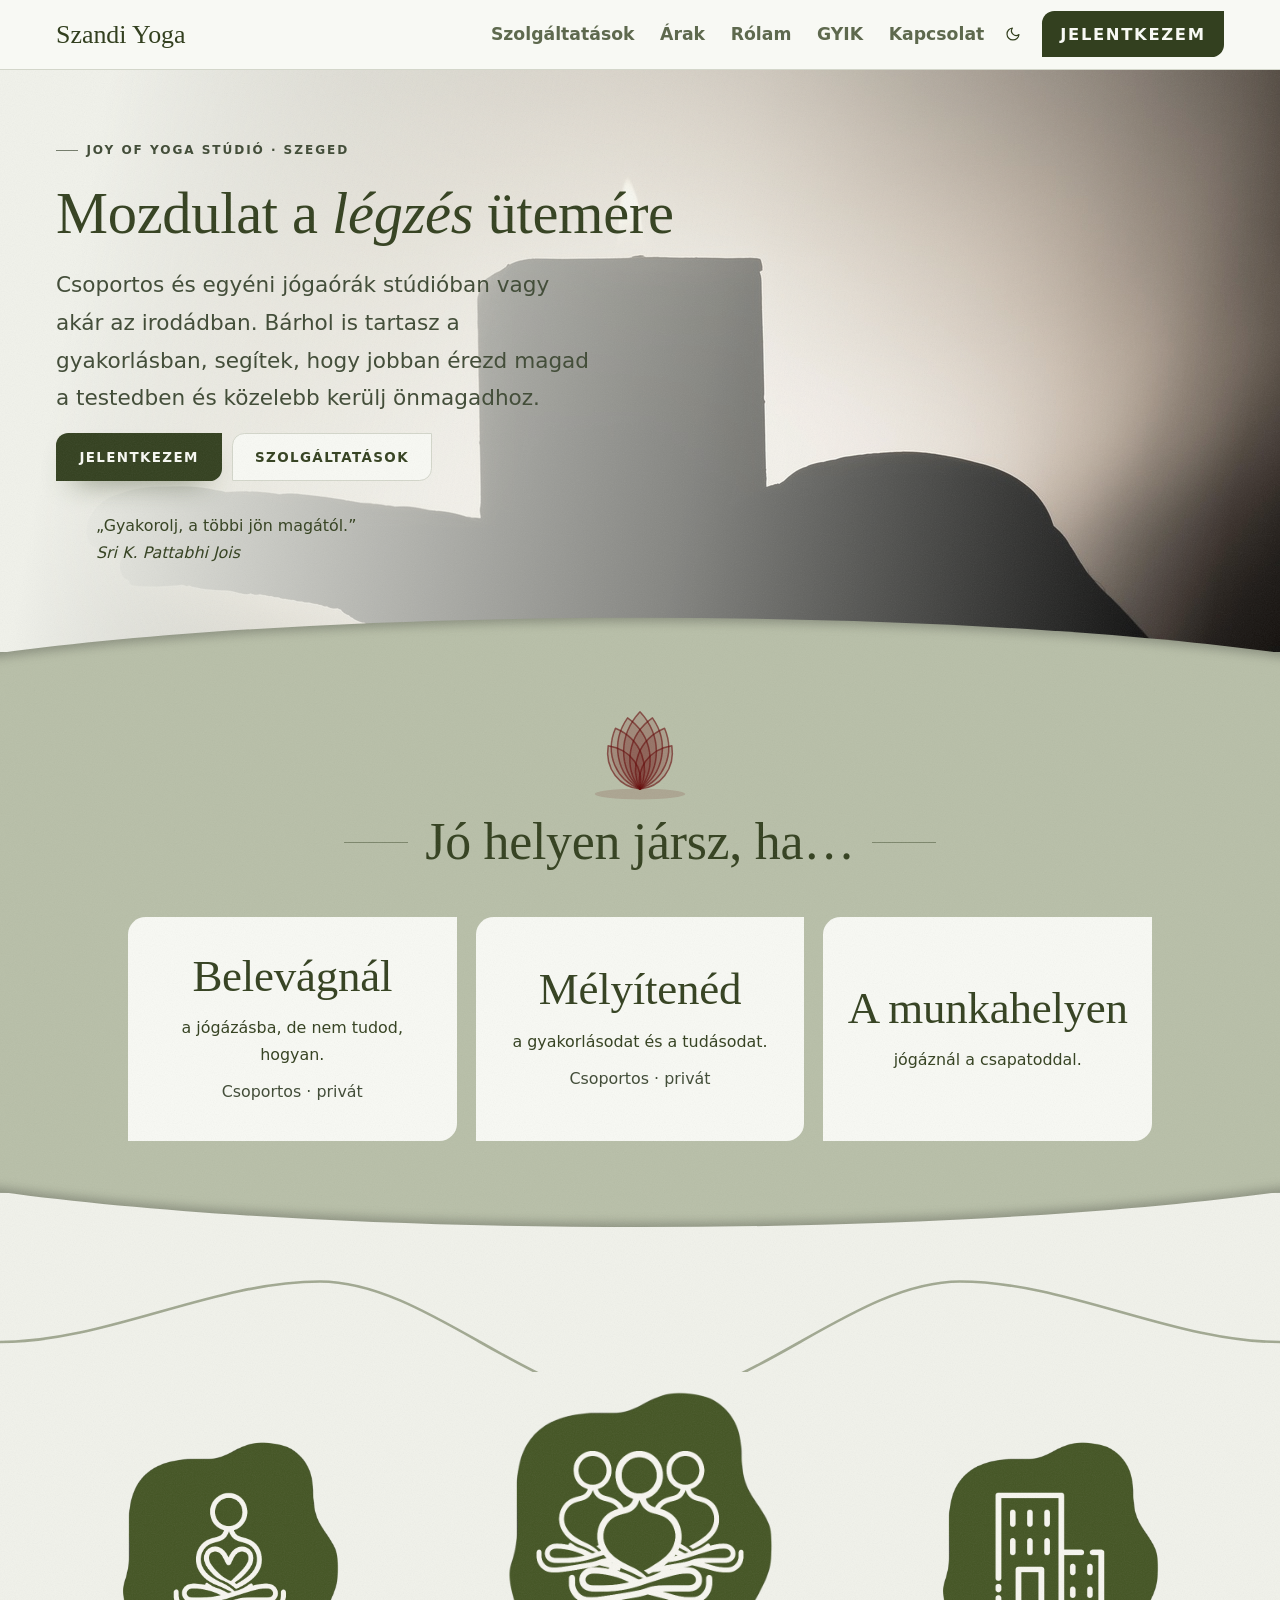
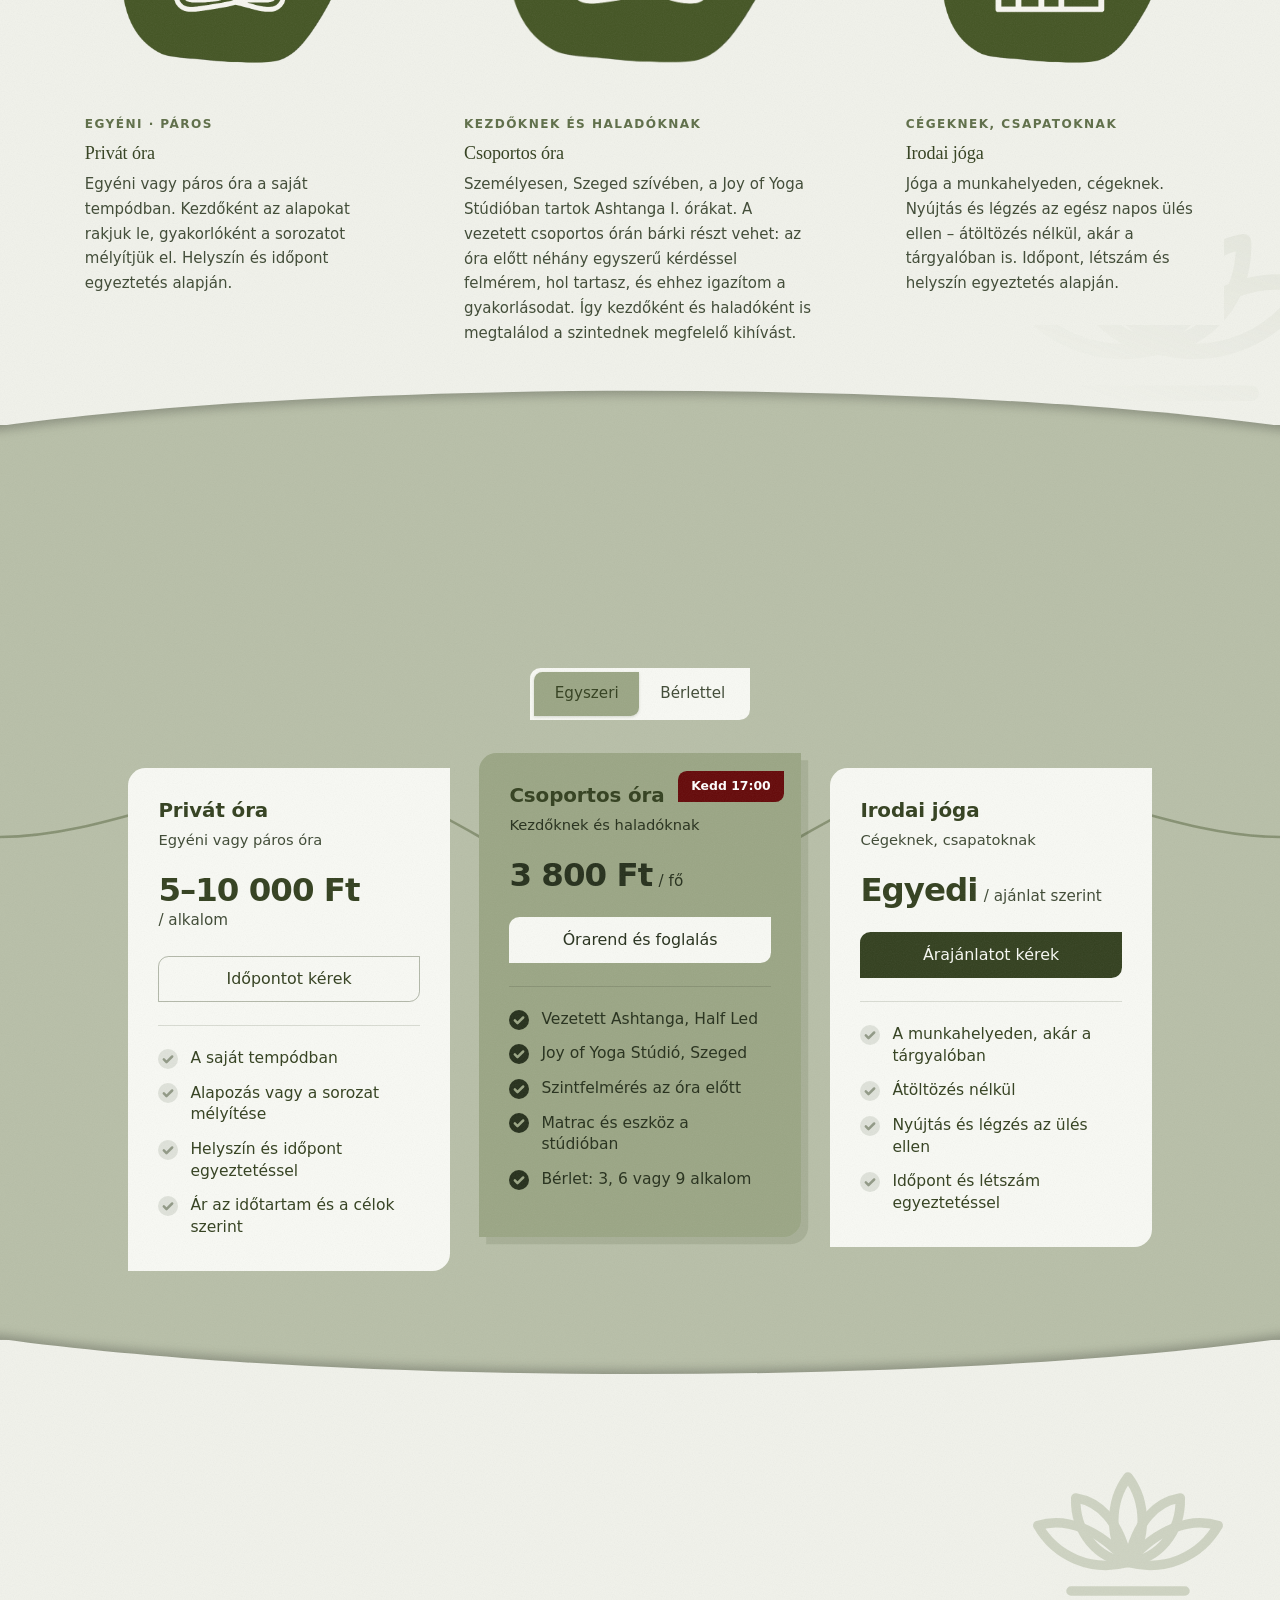
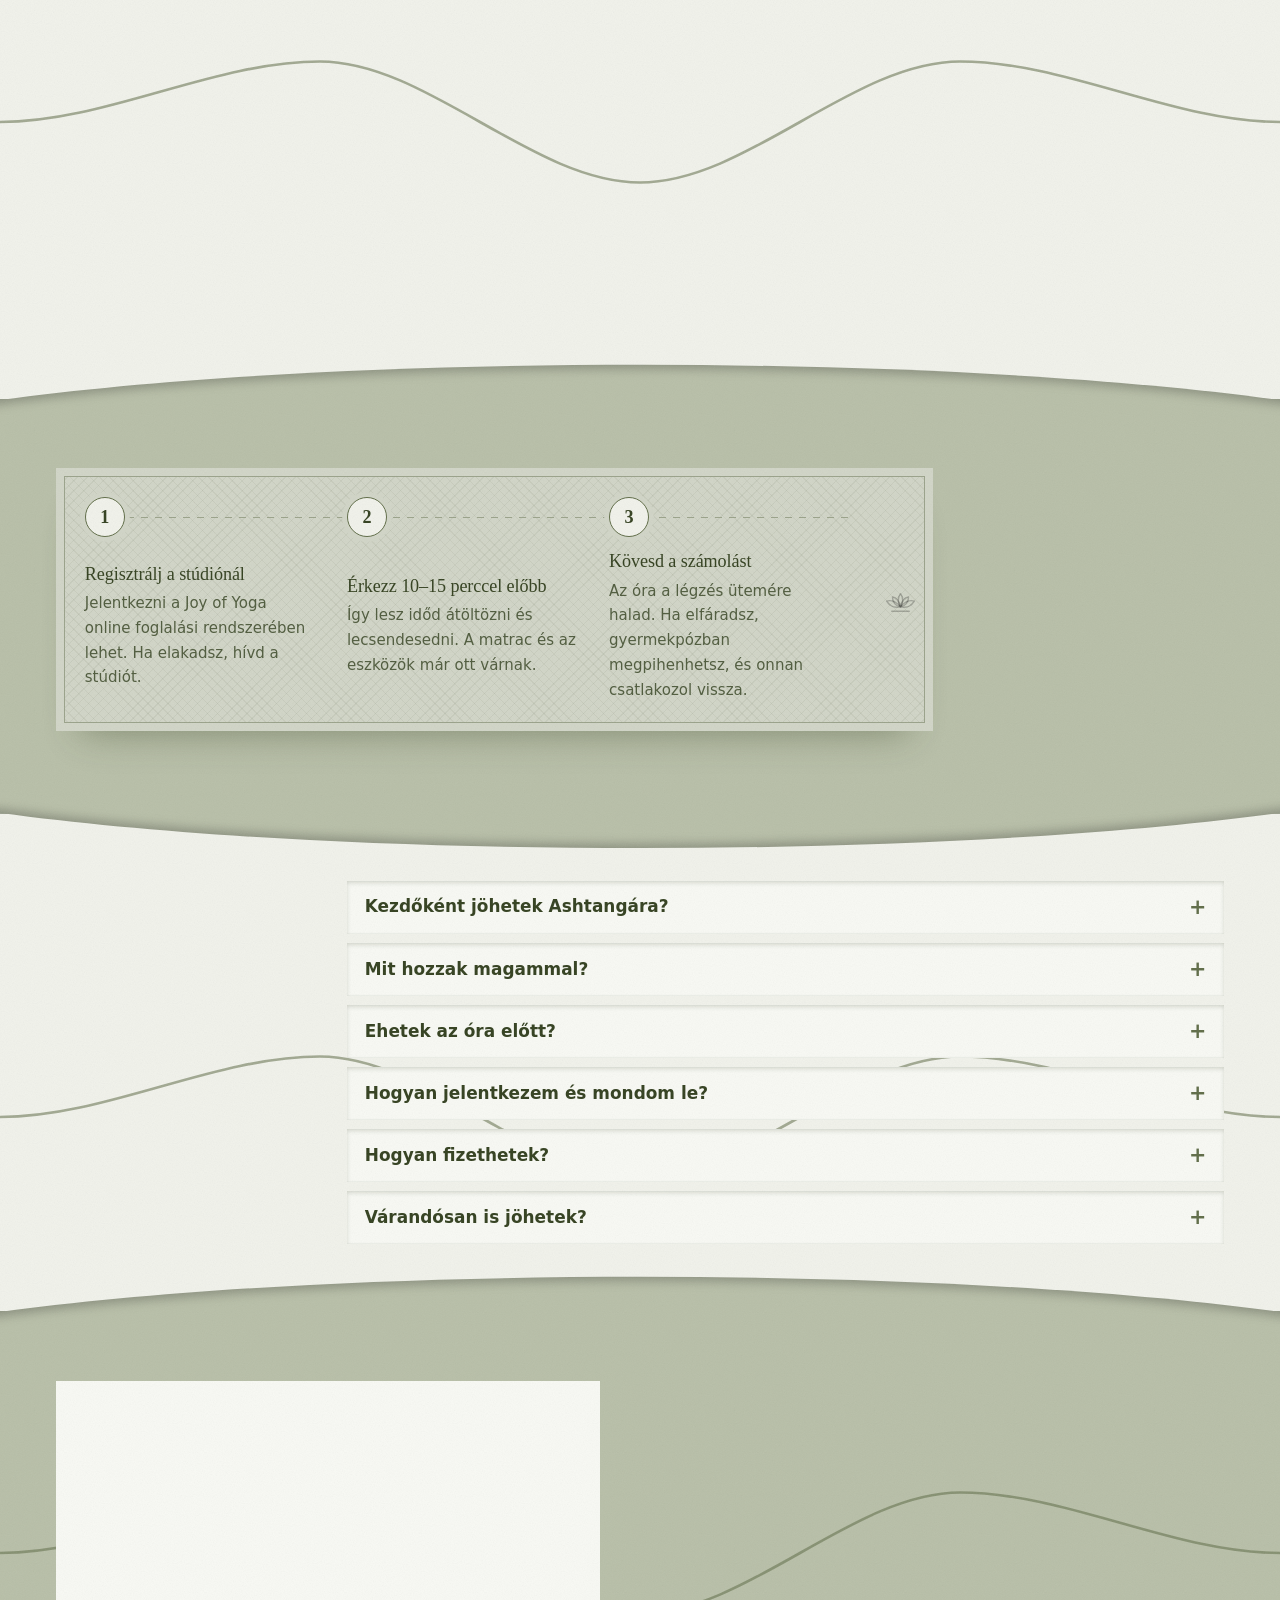
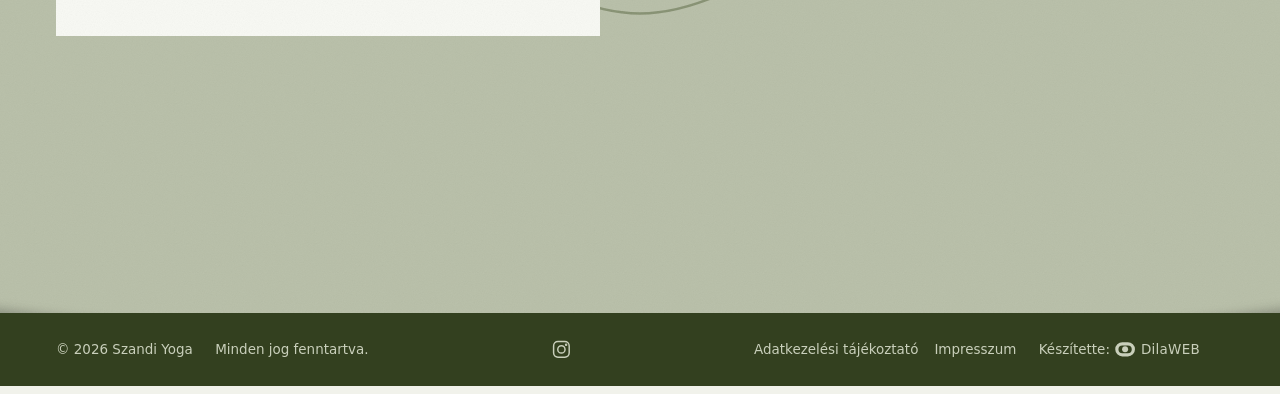
==== commit 30dfa86a: "Kristóf okt. 12–13-i munkájának beolvasztása Ütközésnél a mai (Szandi doksija szerinti) változat mar" ====
--- a/index.html
+++ b/index.html
@@ -3,6 +3,8 @@
 <head>
   <meta charset="utf-8">
   <meta name="viewport" content="width=device-width, initial-scale=1">
+  <!-- Biztonság (CSP): csak saját fájl fut. A hash a lenti sötétmód-szkripté – ha az változik, a hash is (node test-site.mjs szól). -->
+  <meta http-equiv="Content-Security-Policy" content="default-src 'self'; script-src 'self' 'sha256-6dhTzqS436Sz9QbFfpu2gwHQSUZRrDKg48dPoD7VOzc='; style-src 'self' 'unsafe-inline' https://fonts.googleapis.com; font-src 'self' https://fonts.gstatic.com; img-src 'self' data:; media-src 'self'; connect-src 'self'; frame-src https://www.google.com; object-src 'none'; base-uri 'self'; form-action 'self'; upgrade-insecure-requests">
 
   <!-- A közösségi crawler (Facebook, Messenger, LinkedIn) NEM futtat JS-t: amit
        a site.js írna ide, azt megosztáskor nem látja. Ezt a blokkot ezért a
--- a/pv.css
+++ b/pv.css
@@ -2707,6 +2707,15 @@
    szekcióhatára. */
 .pv[data-divider="torn"] { --pv-shape: url("data:image/svg+xml,%3Csvg xmlns='http://www.w3.org/2000/svg' viewBox='0 0 1200 100' preserveAspectRatio='none'%3E%3Cpath fill='white' d='M0,100 L0,52 L38,60 L71,47 L112,58 L150,44 L196,55 L231,49 L268,62 L310,46 L352,57 L389,43 L433,55 L470,50 L515,63 L552,48 L598,58 L640,45 L676,56 L719,50 L758,61 L797,46 L842,57 L880,44 L921,55 L963,49 L1002,62 L1044,47 L1083,58 L1121,45 L1162,56 L1200,50 L1200,100 Z'/%3E%3C/svg%3E"); }
 
+/* Mélység: a világos oldal a sáv ELÉ kerül, és árnyékot vet rá. Az árnyék a
+   sávon kívüli tartomány elmosott, a sáv felé tolt foltja – idomonként ugyanaz a
+   path, páros-páratlan kitöltéssel kivonva egy nagy téglalapból. */
+.pv[data-divider="arc"] { --pv-shade: url("data:image/svg+xml,%3Csvg xmlns='http://www.w3.org/2000/svg' viewBox='0 0 1200 160' preserveAspectRatio='none'%3E%3Cfilter id='b' filterUnits='userSpaceOnUse' x='-400' y='-500' width='2000' height='800'%3E%3CfeGaussianBlur stdDeviation='3 10'/%3E%3C/filter%3E%3Cpath filter='url(%23b)' fill-opacity='.26' fill-rule='evenodd' transform='translate(0 7)' d='M-300,-300H1500V100H-300Z M0,100 C320,8 880,8 1200,100 Z'/%3E%3C/svg%3E"); }
+.pv[data-divider="wave"] { --pv-shade: url("data:image/svg+xml,%3Csvg xmlns='http://www.w3.org/2000/svg' viewBox='0 0 1200 160' preserveAspectRatio='none'%3E%3Cfilter id='b' filterUnits='userSpaceOnUse' x='-400' y='-500' width='2000' height='800'%3E%3CfeGaussianBlur stdDeviation='3 10'/%3E%3C/filter%3E%3Cpath filter='url(%23b)' fill-opacity='.26' fill-rule='evenodd' transform='translate(0 7)' d='M-300,-300H1500V100H-300Z M0,64 C180,112 320,16 600,52 C880,88 1020,8 1200,58 L1200,100 L0,100 Z'/%3E%3C/svg%3E"); }
+.pv[data-divider="slant"] { --pv-shade: url("data:image/svg+xml,%3Csvg xmlns='http://www.w3.org/2000/svg' viewBox='0 0 1200 160' preserveAspectRatio='none'%3E%3Cfilter id='b' filterUnits='userSpaceOnUse' x='-400' y='-500' width='2000' height='800'%3E%3CfeGaussianBlur stdDeviation='3 10'/%3E%3C/filter%3E%3Cpath filter='url(%23b)' fill-opacity='.26' fill-rule='evenodd' transform='translate(0 7)' d='M-300,-300H1500V100H-300Z M0,100 L1200,14 L1200,100 Z'/%3E%3C/svg%3E"); }
+.pv[data-divider="zigzag"] { --pv-shade: url("data:image/svg+xml,%3Csvg xmlns='http://www.w3.org/2000/svg' viewBox='0 0 1200 160' preserveAspectRatio='none'%3E%3Cfilter id='b' filterUnits='userSpaceOnUse' x='-400' y='-500' width='2000' height='800'%3E%3CfeGaussianBlur stdDeviation='3 10'/%3E%3C/filter%3E%3Cpath filter='url(%23b)' fill-opacity='.26' fill-rule='evenodd' transform='translate(0 7)' d='M-300,-300H1500V100H-300Z M0,100 L0,58 L75,22 L150,58 L225,22 L300,58 L375,22 L450,58 L525,22 L600,58 L675,22 L750,58 L825,22 L900,58 L975,22 L1050,58 L1125,22 L1200,58 L1200,100 Z'/%3E%3C/svg%3E"); }
+.pv[data-divider="torn"] { --pv-shade: url("data:image/svg+xml,%3Csvg xmlns='http://www.w3.org/2000/svg' viewBox='0 0 1200 160' preserveAspectRatio='none'%3E%3Cfilter id='b' filterUnits='userSpaceOnUse' x='-400' y='-500' width='2000' height='800'%3E%3CfeGaussianBlur stdDeviation='3 10'/%3E%3C/filter%3E%3Cpath filter='url(%23b)' fill-opacity='.26' fill-rule='evenodd' transform='translate(0 7)' d='M-300,-300H1500V100H-300Z M0,100 L0,52 L38,60 L71,47 L112,58 L150,44 L196,55 L231,49 L268,62 L310,46 L352,57 L389,43 L433,55 L470,50 L515,63 L552,48 L598,58 L640,45 L676,56 L719,50 L758,61 L797,46 L842,57 L880,44 L921,55 L963,49 L1002,62 L1044,47 L1083,58 L1121,45 L1162,56 L1200,50 L1200,100 Z'/%3E%3C/svg%3E"); }
+
 /* Az idom a sáv SZÍNÉT viszi tovább a szomszéd szekció belső margójára: fölé
    az ál-elem eredeti állásában, alá függőlegesen tükrözve. Új idom felvételéhez
    egy --pv-shape sor kell fent, és a kulcsa ebbe az :is() listába. */
@@ -2716,16 +2725,19 @@
   position: absolute;
   left: 0;
   right: 0;
-  height: clamp(1.6rem, 4cqi, 3.2rem);
+  /* az idom (H) alatt 0.6 H a szekcióba lóg, hogy az árnyék a lapszélen se
+     vágódjon el a szekció tetején; ott tömör a maszk, a szín ugyanaz */
+  --pv-div-h: clamp(1.6rem, 4cqi, 3.2rem);
+  height: calc(var(--pv-div-h) * 1.6);
   /* az idom a SÁV színét viszi tovább – a fordított blokknál is, ezért a
      lap gyökerén érvényes tokent olvassuk, nem a szekcióra írt felülírást */
-  background: var(--pv-band);
-  -webkit-mask: var(--pv-shape) center / 100% 100% no-repeat;
-  mask: var(--pv-shape) center / 100% 100% no-repeat;
+  background: var(--pv-shade) top / 100% 100% no-repeat, var(--pv-band);
+  -webkit-mask: var(--pv-shape) top / 100% var(--pv-div-h) no-repeat, linear-gradient(#000 0 0) bottom / 100% calc(var(--pv-div-h) * 0.6 + 1px) no-repeat;
+  mask: var(--pv-shape) top / 100% var(--pv-div-h) no-repeat, linear-gradient(#000 0 0) bottom / 100% calc(var(--pv-div-h) * 0.6 + 1px) no-repeat;
   pointer-events: none;
 }
-.pv-section[data-stripe="1"]::before { bottom: 100%; }
-.pv-section[data-stripe="1"]::after  { top: 100%; scale: 1 -1; }
+.pv-section[data-stripe="1"]::before { bottom: calc(100% - var(--pv-div-h) * 0.6); }
+.pv-section[data-stripe="1"]::after  { top: calc(100% - var(--pv-div-h) * 0.6); scale: 1 -1; }
 
 /* --- 8.11 görgetésre induló megjelenés --------------------------------------
    Natív nézet-idővonal (`animation-timeline: view()`), nincs mögötte
@@ -4008,15 +4020,19 @@
    A kézjegy a Menet szekcióra kerül: a lépések egy kiterített jógaszőnyegen
    ülnek. Az igazítóvonal pöttyei a lépések sorszámai – a jel a sorrendet
    hordozza, nem dísz. Görgetésre a szőnyeg kigördül: a feltekert henger
-   végiggurul rajta, a végén ellapul és elfogy – a szőnyeg teljesen kiterült,
-   alóla előbukkan a dombornyomás. A lépések közben egymás után érkeznek.
+   végiggurul rajta, közben forog és vékonyodik (ahogy fogy róla a szőnyeg),
+   a végén ellapul és elfogy – a szőnyeg teljesen kiterült, alóla előbukkan a
+   dombornyomás. A lap nem nyúlik: a henger mögött tárul fel, a mintája áll. A lépések közben egymás után érkeznek.
    Telefonon függőleges (egy hasáb), tágas lapon vízszintes (@container).
    Minden díszítés ál-elem és háttér: a lépések markupja változatlan, a
    felolvasó ugyanazt a listát hallja. A színek a lap tokenjeiből keverednek,
-   így világos és sötét módban, bármely palettán ugyanúgy működik. Mozgás csak
-   scale / translate / opacity; mozgás vagy támogatás nélkül a szőnyeg eleve
-   kiterítve áll, henger nélkül – sosem marad üresen. */
-.pv[data-sig="mat"] .pv-list--process .pv-items {
+   így világos és sötét módban, bármely palettán ugyanúgy működik. Mozgás:
+   translate / scale / opacity / clip-path, plusz a henger átmérője és fordulata; mozgás vagy támogatás nélkül a szőnyeg eleve
+   kiterítve áll, henger nélkül – sosem marad üresen.
+   A tokenek a burkon (.pv-wrap) élnek: onnan öröklődnek a szőnyegre ÉS a
+   hengerre, ami a burok ál-eleme – nem a szőnyeg gyereke, így a szőnyeg
+   vágása nem vághat bele. */
+.pv[data-sig="mat"] .pv-list--process .pv-wrap {
   --pv-mat:       color-mix(in srgb, var(--pv-primary) 22%, var(--pv-bg));
   --pv-mat-mark:  color-mix(in srgb, var(--pv-primary) 48%, var(--pv-mat));
   --pv-mat-dark:  color-mix(in srgb, var(--pv-primary) 58%, var(--pv-bg));
@@ -4026,17 +4042,15 @@
   --pv-mat-core:  color-mix(in srgb, var(--pv-mat-dark) 74%, #000);
   --pv-mat-shine: color-mix(in srgb, var(--pv-mat-lite) 55%, #fff);
   --pv-mat-grain: color-mix(in srgb, var(--pv-text) 6%, transparent);
+  /* padlóárnyék: világos lapon a tinta felé */
+  --pv-mat-floor: color-mix(in srgb, var(--pv-text) 45%, transparent);
   --pv-mat-roll: 2.1rem;
-  --pv-mat-r2: var(--pv-mat-roll) var(--pv-mat-roll);
   --pv-mat-pad: clamp(1.1rem, 4cqi, 1.8rem);
   --pv-mat-dot: 2.5rem;
   --pv-mat-mark-w: 2.2rem;
   /* a vonal szaggatása és a henger árnyalása ugyanabba az irányba fut:
      függőleges szőnyegen lefelé, vízszintesen jobbra */
   --pv-mat-dir: to bottom;
-  --pv-mat-grow: pv-mat-grow-y;
-  --pv-mat-move: pv-mat-move-y;
-  --pv-mat-fade: pv-mat-fade-y;
   /* A henger vége három rétegből: domború korong (a széle mélyül), rajta a
      feltekert rétegek spirálja, fölötte egy fénycsillanás. A spirál és a
      csillanás átlátszó fekete/fehér tinta – bármely szőnyegszínen ül. */
@@ -4046,8 +4060,11 @@
   --pv-mat-glint: url("data:image/svg+xml,%3Csvg xmlns='http://www.w3.org/2000/svg' viewBox='0 0 24 24' fill='none' stroke='%23fff' stroke-opacity='.55' stroke-width='1.3' stroke-linecap='round'%3E%3Cpath d='M4.6 9.2A8 8 0 0 1 9.6 4.2'/%3E%3C/svg%3E");
   /* dombornyomott lótusz: átlátszó fekete tinta, „belenyomott" hatás */
   --pv-mat-emboss: url("data:image/svg+xml,%3Csvg xmlns='http://www.w3.org/2000/svg' viewBox='0 0 24 24' fill='none' stroke='%23000' stroke-opacity='.24' stroke-width='1' stroke-linecap='round' stroke-linejoin='round'%3E%3Cpath d='M12 17c-2-2.2-2-6.4 0-9 2 2.6 2 6.8 0 9z'/%3E%3Cpath d='M12 17c-3.2-.4-5.6-3.1-5.5-6.8 2.4.4 4.6 2.3 5.5 6.8zM12 17c3.2-.4 5.6-3.1 5.5-6.8-2.4.4-4.6 2.3-5.5 6.8z'/%3E%3Cpath d='M12 17c-3.9 1-7.6-.6-9.5-3.9 2.9-.9 6.4.3 9.5 3.9zM12 17c3.9 1 7.6-.6 9.5-3.9-2.9-.9-6.4.3-9.5 3.9zM6 20h12'/%3E%3C/svg%3E");
+}
+.pv[data-sig="mat"] .pv-list--process .pv-items {
   position: relative;
   isolation: isolate;
+  anchor-name: --pv-mat-box;
   display: grid;
   grid-template-columns: minmax(0, 1fr);
   gap: 0;
@@ -4058,6 +4075,19 @@
   view-timeline: --pv-mat block;
 }
 
+/* Sötét lapon a primer szín VILÁGOS: a belőle kevert árnyalás megfordulna – a
+   henger széle, a rács, a padlóárnyék világítana (olcsó „glow"). Itt a
+   szőnyeg saját színéből keverünk fekete felé, a fény alig emelkedik: matt
+   gumi, nem ragyog. Az árnyék sötétben is árnyék. */
+.pv[data-mode="dark"][data-sig="mat"] .pv-list--process .pv-wrap {
+  --pv-mat-lite:  color-mix(in srgb, var(--pv-mat) 93%, #fff);
+  --pv-mat-shine: color-mix(in srgb, var(--pv-mat) 86%, #fff);
+  --pv-mat-dark:  color-mix(in srgb, var(--pv-mat) 68%, #000);
+  --pv-mat-core:  color-mix(in srgb, var(--pv-mat) 45%, #000);
+  --pv-mat-grain: color-mix(in srgb, #000 16%, transparent);
+  --pv-mat-floor: color-mix(in srgb, #000 55%, transparent);
+}
+
 /* A szőnyeg lapja: igazítóvonal, dombornyomott lótusz, csúszásgátló rács, a
    peremen körbefutó varrás és a padlóra vetülő árnyék. */
 .pv[data-sig="mat"] .pv-list--process .pv-items::before {
@@ -4066,7 +4096,6 @@
   inset: 0;
   z-index: -1;
   border-radius: calc(var(--pv-radius) * 0.5);
-  transform-origin: top;
   background-color: var(--pv-mat);
   background-image:
     repeating-linear-gradient(var(--pv-mat-dir), var(--pv-mat-mark) 0 7px, transparent 7px 14px),
@@ -4085,41 +4114,50 @@
   box-shadow:
     inset 0 0 0 0.5rem var(--pv-mat),
     inset 0 0 0 calc(0.5rem + 1px) var(--pv-mat-mark),
-    0 1.6rem 2.2rem -1.6rem color-mix(in srgb, var(--pv-text) 45%, transparent);
-}
-
-/* A feltekert henger. A doboz a szőnyeg teljes mérete, a henger az alján ül –
-   így a gurulás egyetlen eltolás, az elfogyás egy lapítás a szőnyeg vége felé.
+    0 1.6rem 2.2rem -1.6rem var(--pv-mat-floor);
+}
+
+/* A feltekert henger. A doboz a szőnyeg teljes mérete (horgonyzással a
+   szőnyegre illesztve), a henger az alján ül – így a gurulás egyetlen eltolás.
    A test: élárnyék – szórt fény – keskeny csúcsfény – mag-árnyék – visszavert
    fény a vastagságon át, rajta a szőnyeg rácsmintája; a két végén spirálos
    korong. Kicsit szélesebb a szőnyegnél, mint a valódi.
+   Az átmérő (--pv-mat-d) és a fordulat (--pv-mat-turn) ITT él, nem a
+   szőnyegen: a kigördülés ezeket animálja, a rájuk épülő rétegeknek ezért itt
+   kell kiértékelődniük. A korongon egy sötét csomó kering – ebből látszik,
+   hogy a henger gurul, nem csúszik.
    Nyugalomban NINCS ott: a kiterített szőnyegnek nincs feltekert vége – csak
    a kigördülés alatt látszik (lent, a keyframes-ben). */
-.pv[data-sig="mat"] .pv-list--process .pv-items::after {
+.pv[data-sig="mat"] .pv-list--process .pv-wrap::after {
+  --pv-mat-d2: var(--pv-mat-d) var(--pv-mat-d);
+  --pv-mat-a: calc(var(--pv-mat-turn) * 1turn);
+  --pv-mat-knot: radial-gradient(circle calc(var(--pv-mat-d) * 0.08) at calc(50% + 30% * cos(var(--pv-mat-a))) calc(50% + 30% * sin(var(--pv-mat-a))),
+    var(--pv-mat-core) 60%, transparent);
   content: "";
   position: absolute;
-  inset: 0 -0.3rem;
+  position-anchor: --pv-mat-box;
+  inset: anchor(top) calc(anchor(right) - 0.3rem) anchor(bottom) calc(anchor(left) - 0.3rem);
   z-index: 1;
   pointer-events: none;
   opacity: 0;
   transform-origin: bottom;
   background-image:
-    var(--pv-mat-glint), var(--pv-mat-swirl), var(--pv-mat-cap),
-    var(--pv-mat-glint), var(--pv-mat-swirl), var(--pv-mat-cap),
+    var(--pv-mat-glint), var(--pv-mat-knot), var(--pv-mat-swirl), var(--pv-mat-cap),
+    var(--pv-mat-glint), var(--pv-mat-knot), var(--pv-mat-swirl), var(--pv-mat-cap),
     repeating-linear-gradient(45deg, var(--pv-mat-grain) 0 1px, transparent 1px 6px),
     linear-gradient(var(--pv-mat-dir), var(--pv-mat-dark), var(--pv-mat) 14%, var(--pv-mat-lite) 30%,
       var(--pv-mat-shine) 36%, var(--pv-mat-lite) 42%, var(--pv-mat) 60%, var(--pv-mat-dark) 80%,
       var(--pv-mat-core) 92%, var(--pv-mat-dark));
   background-repeat: no-repeat;
   background-position:
-    left bottom, left bottom, left bottom,
-    right bottom, right bottom, right bottom,
+    left bottom, left bottom, left bottom, left bottom,
+    right bottom, right bottom, right bottom, right bottom,
     center bottom, center bottom;
   background-size:
-    var(--pv-mat-r2), var(--pv-mat-r2), var(--pv-mat-r2),
-    var(--pv-mat-r2), var(--pv-mat-r2), var(--pv-mat-r2),
-    calc(100% - var(--pv-mat-roll)) var(--pv-mat-roll), calc(100% - var(--pv-mat-roll)) var(--pv-mat-roll);
-  filter: drop-shadow(0 0.5rem 0.45rem color-mix(in srgb, var(--pv-text) 30%, transparent));
+    var(--pv-mat-d2), var(--pv-mat-d2), var(--pv-mat-d2), var(--pv-mat-d2),
+    var(--pv-mat-d2), var(--pv-mat-d2), var(--pv-mat-d2), var(--pv-mat-d2),
+    calc(100% - var(--pv-mat-d)) var(--pv-mat-d), calc(100% - var(--pv-mat-d)) var(--pv-mat-d);
+  filter: drop-shadow(0 0.5rem 0.45rem color-mix(in srgb, var(--pv-mat-floor) 66%, transparent));
 }
 
 /* Egy lépés: sorszám-pötty az igazítóvonalon, mellette a szöveg. A lista
@@ -4162,11 +4200,8 @@
 /* Tágas lapon a szőnyeg vízszintesen fekszik: a lépések egymás mellett, a
    pöttyök egy sorban a vonalon, a henger balról jobbra gurul. */
 @container (min-width: 46rem) {
+  .pv[data-sig="mat"] .pv-list--process .pv-wrap { --pv-mat-dir: to right; }
   .pv[data-sig="mat"] .pv-list--process .pv-items {
-    --pv-mat-dir: to right;
-    --pv-mat-grow: pv-mat-grow-x;
-    --pv-mat-move: pv-mat-move-x;
-    --pv-mat-fade: pv-mat-fade-x;
     grid-template-columns: none;
     grid-auto-flow: column;
     grid-auto-columns: minmax(0, 1fr);
@@ -4174,7 +4209,6 @@
     padding: var(--pv-mat-pad) calc(var(--pv-mat-pad) + var(--pv-mat-mark-w) + var(--pv-mat-roll) * 0.5 + 0.8rem) var(--pv-mat-pad) var(--pv-mat-pad);
   }
   .pv[data-sig="mat"] .pv-list--process .pv-items::before {
-    transform-origin: left;
     background-position:
       var(--pv-mat-pad) calc(var(--pv-mat-pad) + var(--pv-mat-dot) / 2 - 0.5px),
       right calc(var(--pv-mat-roll) * 0.25 + 0.4rem) center,
@@ -4184,17 +4218,17 @@
       var(--pv-mat-mark-w) var(--pv-mat-mark-w),
       auto, auto;
   }
-  .pv[data-sig="mat"] .pv-list--process .pv-items::after {
-    inset: -0.3rem 0;
+  .pv[data-sig="mat"] .pv-list--process .pv-wrap::after {
+    inset: calc(anchor(top) - 0.3rem) anchor(right) calc(anchor(bottom) - 0.3rem) anchor(left);
     transform-origin: right;
     background-position:
-      right top, right top, right top,
-      right bottom, right bottom, right bottom,
+      right top, right top, right top, right top,
+      right bottom, right bottom, right bottom, right bottom,
       right center, right center;
     background-size:
-      var(--pv-mat-r2), var(--pv-mat-r2), var(--pv-mat-r2),
-      var(--pv-mat-r2), var(--pv-mat-r2), var(--pv-mat-r2),
-      var(--pv-mat-roll) calc(100% - var(--pv-mat-roll)), var(--pv-mat-roll) calc(100% - var(--pv-mat-roll));
+      var(--pv-mat-d2), var(--pv-mat-d2), var(--pv-mat-d2), var(--pv-mat-d2),
+      var(--pv-mat-d2), var(--pv-mat-d2), var(--pv-mat-d2), var(--pv-mat-d2),
+      var(--pv-mat-d) calc(100% - var(--pv-mat-d)), var(--pv-mat-d) calc(100% - var(--pv-mat-d));
   }
   .pv[data-sig="mat"] .pv-list--process .pv-item {
     grid-template-columns: minmax(0, 1fr);
@@ -4213,34 +4247,53 @@
    ennyi görgetés alatt ennyit nő). Így ott gördül, ahova a látogató néz, nem a
    képernyő alatt. A lépések a SAJÁT dobozukon mérve ugyanott érkeznek, tehát
    pont akkor, amikor a henger elhalad mellettük.
-   Tágas lapon a szőnyeg alacsony: később indul, a lépések balról jobbra jönnek.
-   A henger külön animációval lapul el és fogy el a szőnyeg végén. */
+   Tágas lapon a szőnyeg alacsony: akkor gördül, amikor már egészében látszik,
+   és a képernyő közepe fölött ér a végére – hosszú úton, nem egy rántással.
+   A lépéseket ott maga a feltárás hozza: a szőnyeg a felirataival EGYÜTT a
+   henger eleje mögött tűnik elő, így szöveg sosem lóg ki a szőnyegről.
+   A henger a kigördülés utolsó szakaszában vékonyodik el és fogy el – mire a
+   szőnyeg teljesen kiterült, nincs ott. */
 @media (prefers-reduced-motion: no-preference) {
-  @supports (animation-timeline: view()) {
-    .pv[data-sig="mat"] .pv-list--process .pv-items {
+  /* horgonyzás is kell: a henger a burok ál-eleme, a szőnyegre igazítva */
+  @supports (animation-timeline: view()) and (anchor-name: --a) {
+    /* A burok hajtja az animációt: a szőnyeg idővonalát (timeline-scope) a
+       burok is látja, és amit itt animál, az öröklődik a szőnyegre és a
+       hengerre is – EGY haladás-érték (p), ugyanabban a képkockában. */
+    .pv[data-sig="mat"] .pv-list--process .pv-wrap {
+      timeline-scope: --pv-mat;
       /* dvh, nem vh: telefonon a vh a címsor NÉLKÜLI magasság, a görgetés
          viszont a ténylegesen látható képernyőhöz igazodik – vh-val a henger és
          a felirat egy címsornyival elcsúszna egymástól */
       --pv-mat-run: cover 40dvh cover calc(100% - 60dvh);
-      --pv-mat-out: cover calc(100% - 60dvh) cover calc(100% - 48dvh);
+      --pv-mat-out: cover calc(100% - 60dvh - 5rem) cover calc(100% - 60dvh);
+      /* a még feltekert hossz – a henger eleje ennyivel van a szőnyeg vége előtt */
+      --pv-mat-rest: calc((1 - var(--pv-mat-p)) * (100% - var(--pv-mat-roll)));
+      /* a végén a vágás kinyílik, hogy a szőnyeg padlóárnyéka is látsszon */
+      --pv-mat-free: calc(3rem * clamp(0, (var(--pv-mat-p) - 0.995) * 200, 1));
+      animation: pv-mat-unroll auto linear both, pv-mat-roll auto linear both;
+      animation-timeline: --pv-mat;
+      animation-range: var(--pv-mat-run);
     }
-    .pv[data-sig="mat"] .pv-list--process .pv-items::before,
-    .pv[data-sig="mat"] .pv-list--process .pv-items::after,
+    /* A szőnyeg (lap + feliratok) a henger KÖZEPÉNÉL ér véget – ott fut be a
+       tekercsbe. Így a szögletes sarkai a kerek korongok alá esnek, és fél
+       hengernyi tartalék van mindkét irányban: a henger nem a szőnyeg
+       gyereke, a vágás nem vág bele, és semmi nem lóg ki elé. */
+    .pv[data-sig="mat"] .pv-list--process .pv-items {
+      clip-path: inset(-3rem -3rem calc(var(--pv-mat-rest) + var(--pv-mat-d) * 0.5 - var(--pv-mat-free)) -3rem);
+    }
+    .pv[data-sig="mat"] .pv-list--process .pv-wrap::after,
     .pv[data-sig="mat"] .pv-list--process .pv-item,
     .pv[data-sig="mat"] .pv-list--process .pv-item::before {
       animation-duration: auto;
       animation-timing-function: linear;
       animation-fill-mode: both;
     }
-    .pv[data-sig="mat"] .pv-list--process .pv-items::before {
-      animation-name: var(--pv-mat-grow);
+    .pv[data-sig="mat"] .pv-list--process .pv-wrap::after {
+      /* a henger a fejvégtől indul: a doboz teljes útja mínusz a vastagsága */
+      translate: 0 calc(-1 * var(--pv-mat-rest));
+      animation-name: pv-mat-fade;
       animation-timeline: --pv-mat;
-      animation-range: var(--pv-mat-run);
-    }
-    .pv[data-sig="mat"] .pv-list--process .pv-items::after {
-      animation-name: var(--pv-mat-move), var(--pv-mat-fade);
-      animation-timeline: --pv-mat, --pv-mat;
-      animation-range: var(--pv-mat-run), var(--pv-mat-out);
+      animation-range: var(--pv-mat-out);
     }
     /* Felirat CSAK ott, ahol már van szőnyeg: a lépés akkor érkezik, amikor az
        ALJA is fél remmel a henger vonala (a képernyő 60%-a) fölé ért – a
@@ -4259,30 +4312,45 @@
       animation-range: cover calc(40dvh + 3.6rem) cover calc(40dvh + 6rem);
     }
     @container (min-width: 46rem) {
+      .pv[data-sig="mat"] .pv-list--process .pv-wrap {
+        --pv-mat-run: contain 0% contain 75%;
+        --pv-mat-out: contain 66% contain 75%;
+      }
       .pv[data-sig="mat"] .pv-list--process .pv-items {
-        --pv-mat-run: cover 30% cover 56%;
-        --pv-mat-out: cover 56% cover 64%;
+        clip-path: inset(-3rem calc(var(--pv-mat-rest) + var(--pv-mat-d) * 0.5 - var(--pv-mat-free)) -3rem -3rem);
       }
-      .pv[data-sig="mat"] .pv-list--process :is(.pv-item, .pv-item::before) { animation-timeline: --pv-mat; }
-      .pv[data-sig="mat"] .pv-list--process .pv-item { animation-range: cover 33% cover 41%; }
-      .pv[data-sig="mat"] .pv-list--process .pv-item::before { animation-range: cover 31% cover 38%; }
-      .pv[data-sig="mat"] .pv-list--process .pv-item:nth-child(2) { animation-range: cover 39% cover 47%; }
-      .pv[data-sig="mat"] .pv-list--process .pv-item:nth-child(2)::before { animation-range: cover 37% cover 44%; }
-      .pv[data-sig="mat"] .pv-list--process .pv-item:nth-child(3) { animation-range: cover 45% cover 53%; }
-      .pv[data-sig="mat"] .pv-list--process .pv-item:nth-child(3)::before { animation-range: cover 43% cover 50%; }
-      .pv[data-sig="mat"] .pv-list--process .pv-item:nth-child(n + 4) { animation-range: cover 50% cover 57%; }
-      .pv[data-sig="mat"] .pv-list--process .pv-item:nth-child(n + 4)::before { animation-range: cover 48% cover 55%; }
+      .pv[data-sig="mat"] .pv-list--process .pv-wrap::after { translate: calc(-1 * var(--pv-mat-rest)) 0; }
+      .pv[data-sig="mat"] .pv-list--process :is(.pv-item, .pv-item::before) { animation: none; }
     }
   }
 }
-@keyframes pv-mat-grow-y { from { scale: 1 0; } }
-@keyframes pv-mat-grow-x { from { scale: 0 1; } }
-/* a henger a fejvégtől indul: a doboz teljes útja mínusz a saját vastagsága */
-@keyframes pv-mat-move-y { from { translate: 0 calc(-100% + var(--pv-mat-roll)); } }
-@keyframes pv-mat-move-x { from { translate: calc(-100% + var(--pv-mat-roll)) 0; } }
-/* a szőnyeg végén a szőnyegre lapul és elfogy (nyugalomban eleve nincs ott) */
-@keyframes pv-mat-fade-y { from { opacity: 1; } to { opacity: 0; scale: 1 0.3; } }
-@keyframes pv-mat-fade-x { from { opacity: 1; } to { opacity: 0; scale: 0.3 1; } }
+/* A szőnyeg NEM nyúlik (a rács, a vonal, a lótusz, a feliratok a helyükön
+   állnak): az egész lista a henger ELEJE mögött tárul fel – ami a henger
+   alatt van, azt a henger takarja. A haladás öröklődik, hogy a henger (::after)
+   ugyanazt a p-t lássa. Mozgás nélkül p = 1: a szőnyeg kiterítve áll. */
+@property --pv-mat-p { syntax: "<number>"; inherits: true; initial-value: 1; }
+@keyframes pv-mat-unroll { from { --pv-mat-p: 0; } to { --pv-mat-p: 1; } }
+/* Ahogy fogy róla a szőnyeg, a henger vékonyodik – az átmérő a maradék hossz
+   gyökével arányos: d = √(0,2² + (1,4² − 0,2²)·(1 − p)) · roll – és egyre
+   gyorsabban forog (fordulat = ∫ út / kerület, 8 fordulatra normálva).
+   Tíz fázis: a görbe sima, nem érződnek a töréspontok. */
+@property --pv-mat-d { syntax: "<length>"; inherits: true; initial-value: 0px; }
+@property --pv-mat-turn { syntax: "<number>"; inherits: true; initial-value: 0; }
+@keyframes pv-mat-roll {
+  0%   { --pv-mat-d: calc(var(--pv-mat-roll) * 1.4);   --pv-mat-turn: 0; }
+  10%  { --pv-mat-d: calc(var(--pv-mat-roll) * 1.33);  --pv-mat-turn: 0.44; }
+  20%  { --pv-mat-d: calc(var(--pv-mat-roll) * 1.255); --pv-mat-turn: 0.92; }
+  30%  { --pv-mat-d: calc(var(--pv-mat-roll) * 1.176); --pv-mat-turn: 1.41; }
+  40%  { --pv-mat-d: calc(var(--pv-mat-roll) * 1.092); --pv-mat-turn: 1.95; }
+  50%  { --pv-mat-d: calc(var(--pv-mat-roll) * 1);     --pv-mat-turn: 2.53; }
+  60%  { --pv-mat-d: calc(var(--pv-mat-roll) * 0.899); --pv-mat-turn: 3.17; }
+  70%  { --pv-mat-d: calc(var(--pv-mat-roll) * 0.785); --pv-mat-turn: 3.9; }
+  80%  { --pv-mat-d: calc(var(--pv-mat-roll) * 0.651); --pv-mat-turn: 4.75; }
+  90%  { --pv-mat-d: calc(var(--pv-mat-roll) * 0.482); --pv-mat-turn: 5.85; }
+  100% { --pv-mat-d: calc(var(--pv-mat-roll) * 0.2);   --pv-mat-turn: 8; }
+}
+/* az utolsó szakaszban, már vékonyan, elfogy (nyugalomban eleve nincs ott) */
+@keyframes pv-mat-fade { from { opacity: 1; } to { opacity: 0; } }
 @keyframes pv-mat-step { from { opacity: 0; translate: 0 0.6rem; } }
 @keyframes pv-mat-dot  { from { opacity: 0; scale: 0.4; } }
 
@@ -4942,8 +5010,10 @@
   letter-spacing: 0;
 }
 /* név fölül, szakma alatta kisebben – nem csonkul „Mészáros…”-ra */
-/* alul kis rés: a doboz overflow:hidden (hosszú név → „…”), 1.05-ös sorban a „g” szára levágódott */
-.pv[data-mode] .pv-brand span { white-space: normal; line-height: 1.05; padding-bottom: 0.18em; }
+.pv[data-mode] .pv-brand span { white-space: normal; line-height: 1.05; }
+/* a szűk sorköz + overflow:hidden levágta az alsó szárakat (g, y, j): a padding
+   helyet ad nekik, a negatív margó visszaveszi, így a fejléc magassága nem nő */
+.pv[data-mode] .pv-brand span { padding-bottom: 0.2em; margin-bottom: -0.2em; }
 .pv[data-mode] .pv-brand small {
   display: none;                 /* telefonon csak a név: a gombok mellett nincs hely */
   white-space: nowrap;
@@ -5173,6 +5243,9 @@
    ========================================================================== */
 .pv[data-bg-art="candle"] .pv-bg { opacity: 1; }
 .pv[data-bg-art="candle"] .pv-bg i:is(:nth-child(1), :nth-child(3)) { display: none; }
+/* a lótusz a Szolgáltatások alján, egészében – 40%-on a színes Árak-sáv takarta.
+   ponytail: a lap magasságának %-a; ha a szekció-sorrend változik, újra kell lőni */
+.pv[data-bg-art="candle"] .pv-bg i:nth-child(2) { top: 32%; }
 .pv[data-bg-art="candle"][data-bg-motion] .pv-bg::before,
 .pv[data-bg-art="candle"][data-bg-motion] .pv-bg::after { content: none; }
 
@@ -5261,131 +5334,25 @@
 }
 /* a Számokban közvetlenül a nyitókép alatt áll: betöltéskor félig látszik,
    ott a halványítás fakónak hat – teljes színnel áll, mint a hero */
-.pv .pv-section[data-sec="stats"] :is(.pv-head, .pv-item) { animation: none; }
-@keyframes sz-rv-up   { from { opacity: 0.2; translate: 0 1rem; scale: 0.98; } to { opacity: 1; translate: none; scale: none; } }
-@keyframes sz-rv-zoom { from { scale: 1.14; } to { scale: none; } }
-
-/* ==========================================================================
-   SZANDI – KONTÚR NÉLKÜL (2026-10, Szandi visszajelzése)
-   A lap tárgyait (szövegdobozok, GYIK, képek, gombok) nem vonal rajzolja ki,
-   hanem az árnyalat és egy lágy árnyék – a sablon kereteit is levesszük.
-   ========================================================================== */
-.pv {
-  --sz-shadow: 0 22px 44px -30px color-mix(in srgb, var(--sz-ink) 40%, transparent);
-  --pv-fx-mid: none;   /* a sablon két halvány márkafoltja: sötét módban fénylő gömbnek látszott */
-}
-.pv :is(.pv-faq, .pv-item__media, .pv-about__media, .pv-btn, .pv-nav__cta, .pv-top) { border: 0; }
-
-/* ==========================================================================
-   SZANDI – NYITÓKÉP (2026-10): a fotó a teljes hero háttere, rajta a szöveg
-   Erdőzöld fátyol + világos felirat, mindkét módban – a fotó maga sötét.
-   Minden adat EGYSZER szerepel: a hely a felülcímben, az időpont és a kínálat
-   a bevezetőben, a név a fejlécben. Mezők a site.json-ban: heroTitle,
-   heroEyebrow, heroImage, heroQuote.
-   ========================================================================== */
-.pv[data-hero="banner"] .pv-hero {
-  --sz-on-photo: #F5F6F0;
-  --sz-veil: 18, 24, 13;          /* erdőzöld, rgb – a fátyol átlátszóságához */
-  --pv-text: var(--sz-on-photo);
-  --pv-muted: color-mix(in srgb, var(--sz-on-photo) 84%, transparent);
-  --sz-head: var(--sz-on-photo);
-  --sz-detail: color-mix(in srgb, var(--sz-on-photo) 86%, transparent);
-  color: var(--pv-text);
-}
-.pv[data-hero="banner"] .pv-hero::after {
-  background: linear-gradient(to top, rgba(var(--sz-veil), 0.86), rgba(var(--sz-veil), 0.6));
-}
-/* teljes képernyőnyi nyitókép, plafonnal – széles lapon se legyen üres sáv */
-.pv[data-hero="banner"] .pv-hero__inner { min-height: min(72svh, 38rem); }
-.pv[data-hero="banner"] .pv-hero__copy { max-width: 36rem; }
-.pv[data-hero="banner"] .pv-hero__copy h1 {
-  font-size: calc(clamp(2.4rem, 8cqi, 4.4rem) * var(--pv-fs));
-  line-height: 1.02;
-  letter-spacing: -0.01em;
-}
-/* „légzés”: a lótusz bordója (Szandi kérése) – a sötét fotón az #650909 elveszne
-   (1,5:1), ezért ugyanaz a bordó világosabb fokon; nagy betűn 3:1 fölött */
-.pv[data-hero="banner"] .pv-hero h1 .pv-emph { color: #C25252; }
-
-/* gombok a sötét fotón: világos pirula + áttetsző keretes */
-.pv[data-hero="banner"] .pv-hero .pv-btn--primary { background: var(--sz-on-photo); color: #26301C; box-shadow: none; }
-.pv[data-hero="banner"] .pv-hero .pv-btn--ghost {
-  background: transparent;
-  border: 1px solid color-mix(in srgb, var(--sz-on-photo) 55%, transparent);
-  color: var(--sz-on-photo);
-}
-.pv[data-hero="banner"] .pv-hero .pv-btn:is(:hover, :focus-visible) { background: #556B2F; border-color: transparent; color: #FFFFFF; }
-
-/* idézet: halk zárósor a gombok alatt, hajszálvonallal leválasztva */
-.pv .sz-quote {
-  max-width: 26rem;
-  margin: 0.8rem 0 0;
-  padding-top: 1rem;
-  border-top: 1px solid color-mix(in srgb, currentColor 25%, transparent);
-}
-.pv .sz-quote[hidden] { display: none; }
-.pv .sz-quote p {
-  margin: 0;
-  font-family: var(--pv-font-head);
-  font-style: italic;
-  font-size: calc(1.2rem * var(--pv-fs));
-  line-height: 1.25;
-}
-.pv .sz-quote cite {
-  display: block;
-  margin-top: 0.35rem;
-  font-style: normal;
-  font-size: calc(0.68rem * var(--pv-fs));
-  font-weight: 600;
-  letter-spacing: 0.14em;
-  text-transform: uppercase;
-  opacity: 0.8;
-}
-
-/* tágas lapon a fátyol balról jobbra oldódik: a szöveg sötéten ül, a gyertya fényben marad */
-@container (min-width: 46rem) {
-  .pv[data-hero="banner"] .pv-hero::after {
-    background: linear-gradient(100deg, rgba(var(--sz-veil), 0.9) 12%, rgba(var(--sz-veil), 0.5) 55%, rgba(var(--sz-veil), 0.15) 95%);
-  }
-}
-
-/* ==========================================================================
-   SZANDI – JÓGAÓRÁK: lapozható kártyasor telefonon, kiemelt fő óra
-   Telefonon a három kártya egymás alatt három képernyőnyi görgetés volt: itt
-   vízszintesen lapozható sor, a következő kártya széle kilátszik – ebből
-   tudja a látogató, hogy van tovább. Tágas lapon marad a három oszlop.
-   A fő óra (első kártya) mély olíva dobozt kap, mindkét módban a gomb párja.
-   ========================================================================== */
-.pv .pv-section[data-sec="services"] { --sz-gutter: clamp(1.1rem, 5cqi, 3.5rem); }   /* = .pv-section oldalsó térköze */
-.pv .pv-section[data-sec="services"] .pv-items {
-  grid-template-columns: none;
-  grid-auto-flow: column;
-  grid-auto-columns: 82%;
-  align-items: stretch;
-  gap: 0.9rem;
-  /* a sor a képernyő széléig fut, a kártyák mégis a tartalom vonalán állnak meg */
-  margin-inline: calc(-1 * var(--sz-gutter));
-  padding: 0.5rem var(--sz-gutter) 1.6rem;   /* alul az árnyéknak */
-  scroll-padding-inline: var(--sz-gutter);
-  overflow-x: auto;
-  overscroll-behavior-x: contain;
-  scroll-snap-type: x mandatory;
-  scrollbar-width: none;
-}
-.pv .pv-section[data-sec="services"] .pv-items::-webkit-scrollbar { display: none; }
-/* megjelenés lapozásra: a beúszó kártya oldalról élesedik, nem alulról jön */
-.pv .pv-section[data-sec="services"] .pv-item:nth-child(n) {
-  scroll-snap-align: start;
-  --pv-rv: sz-rv-side;
-  animation-timeline: view(inline);
-  animation-range: entry 10% cover 40%;
-}
-@keyframes sz-rv-side { from { opacity: 0.45; scale: 0.94; } to { opacity: 1; scale: none; } }
-
-/* a fő óra */
-.pv .pv-section[data-sec="services"] .pv-item:first-child .pv-item__body { background: var(--sz-btn); color: var(--sz-btn-ink); }
-.pv .pv-section[data-sec="services"] .pv-item:first-child :is(h3, p, .sz-meta) { color: inherit; }
-.pv .pv-section[data-sec="services"] .pv-item:first-child .sz-meta { opacity: 0.8; }
+.pv .pv-section[data-sec="stats"] .pv-head { animation: none; }
+/* A három kártya viszont beúszik: a bal balról, a jobb jobbról, a középső
+   alulról – telefonon egymás alatt is ugyanígy. Csak a mozdulat cserélődik, az
+   ütem a közös 8.11-es szabályé. Az oldalról érkező kártya ne tolja ki a lapot. */
+.pv .pv-section[data-sec="stats"] { overflow-x: clip; }
+.pv .pv-section[data-sec="stats"] .pv-item:nth-child(1) { --pv-rv: sz-rv-from-l; }
+.pv .pv-section[data-sec="stats"] .pv-item:nth-child(2) { --pv-rv: sz-rv-from-b; }
+.pv .pv-section[data-sec="stats"] .pv-item:nth-child(3) { --pv-rv: sz-rv-from-r; }
+@media (prefers-reduced-motion: no-preference) {
+  /* tartalék (site.js) ugyanerről az oldalról */
+  .pv .pv-section[data-sec="stats"] .pv-item.sz-rv:not(.is-in) { opacity: 0; scale: none; }
+  .pv .pv-section[data-sec="stats"] .pv-item.sz-rv:not(.is-in):nth-child(1) { translate: -3rem 0; }
+  .pv .pv-section[data-sec="stats"] .pv-item.sz-rv:not(.is-in):nth-child(2) { translate: 0 3rem; }
+  .pv .pv-section[data-sec="stats"] .pv-item.sz-rv:not(.is-in):nth-child(3) { translate: 3rem 0; }
+}
+@keyframes sz-rv-from-l { from { opacity: 0; translate: -3rem 0; } to { opacity: 1; translate: none; } }
+@keyframes sz-rv-from-b { from { opacity: 0; translate: 0 3rem; }  to { opacity: 1; translate: none; } }
+@keyframes sz-rv-from-r { from { opacity: 0; translate: 3rem 0; }  to { opacity: 1; translate: none; } }
+
 
 @container (min-width: 52rem) {
   .pv .pv-section[data-sec="services"] .pv-items {
@@ -5785,3 +5752,18 @@
 @container (min-width: 46rem) {
   .pv .pv-section[data-sec="stats"] .pv-items { grid-template-columns: repeat(3, minmax(0, 1fr)); gap: 1.2rem; }
 }
+
+/* ==========================================================================
+   SZANDI – JÓGAÓRA-IKONOK (2026-10, Szandi Canva-terve)
+   A fotók helyén olíva folt + vonalikon (images/ikon-*.png, átlátszó háttér).
+   Az ikon nem vágható: egészében ül a világos dobozban, a boltív helyett a
+   kártya saját sarkával; a hullám alatta marad, így a fő óra olíva doboza
+   ugyanúgy simul bele.
+   ========================================================================== */
+.pv .pv-section[data-sec="services"] .pv-item__media {
+  aspect-ratio: 5 / 4;
+  padding: 1.2rem 1.2rem calc(var(--sz-wave) + 0.4rem);
+  background: var(--sz-box-warm);
+  border-radius: calc(var(--pv-radius) * 1.1) calc(var(--pv-radius) * 1.1) 0 0;
+}
+.pv .pv-section[data-sec="services"] .pv-item__media img { object-fit: contain; background: none; }
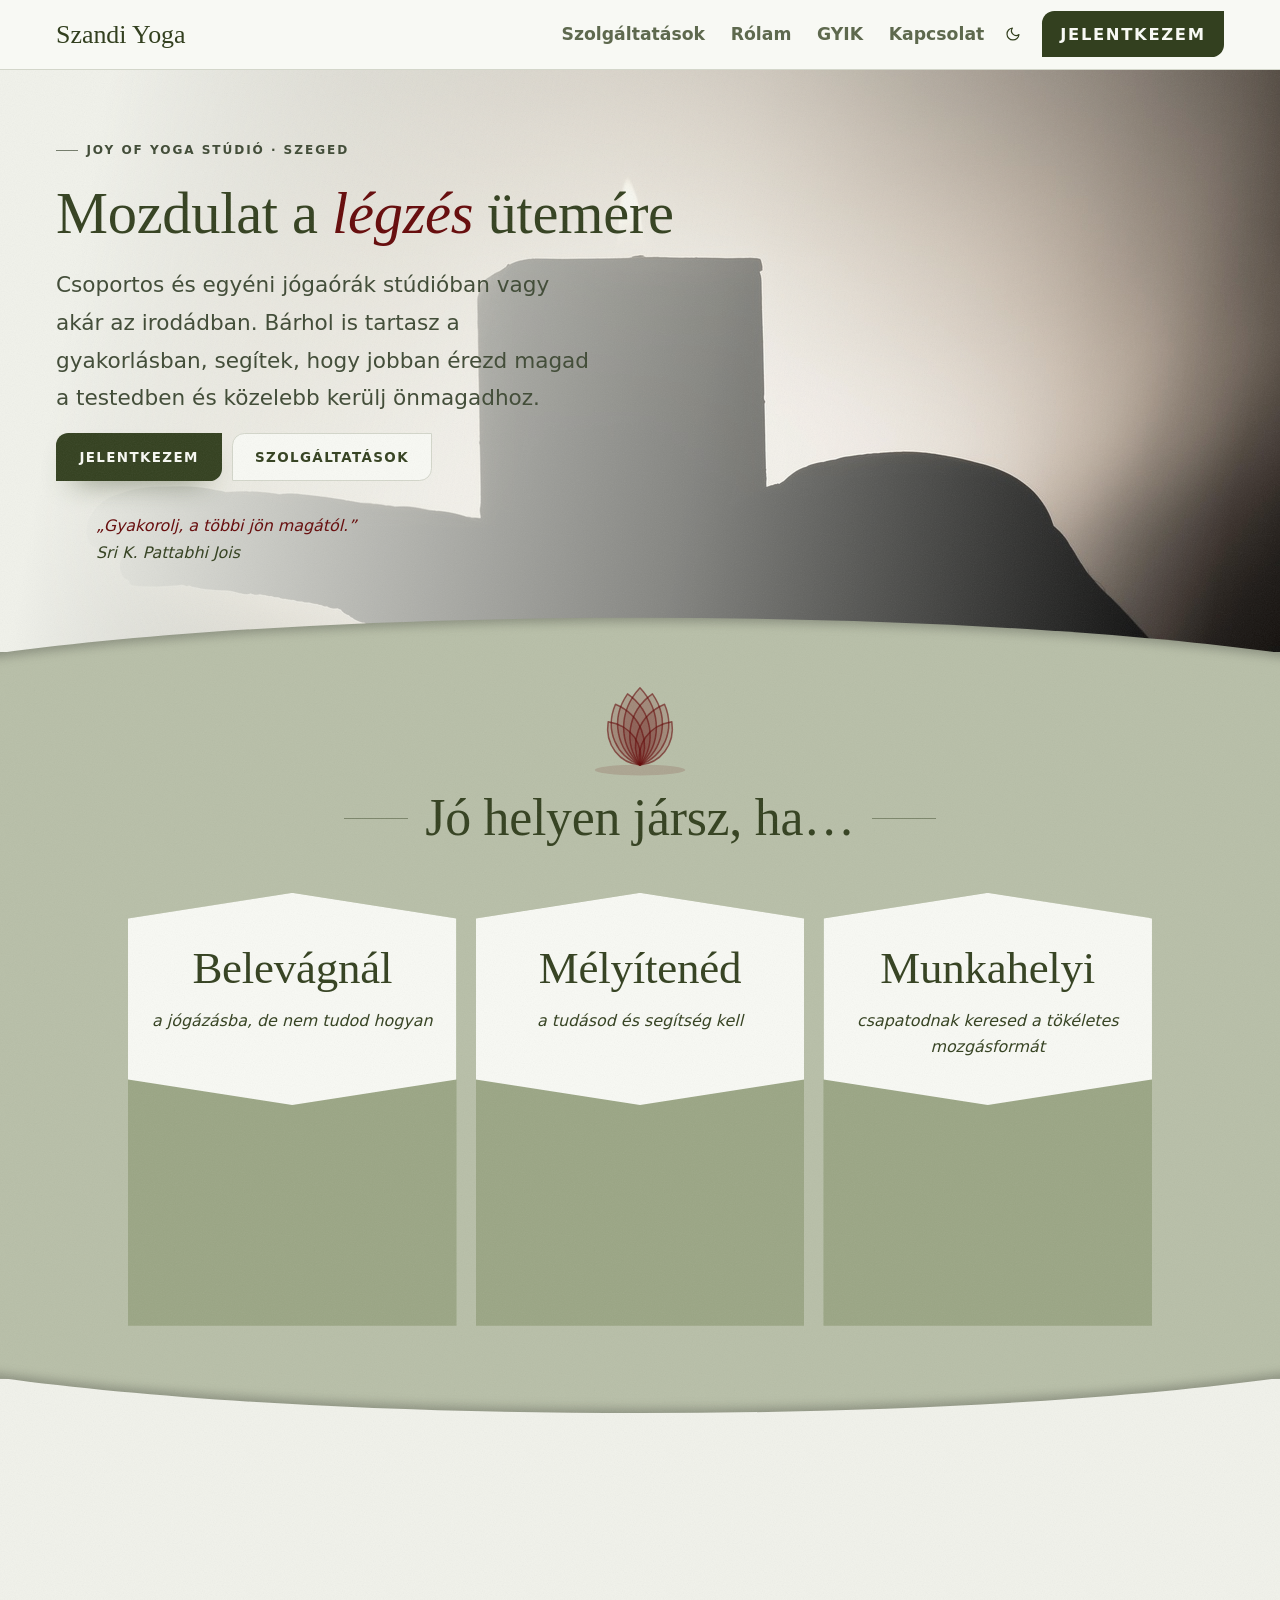
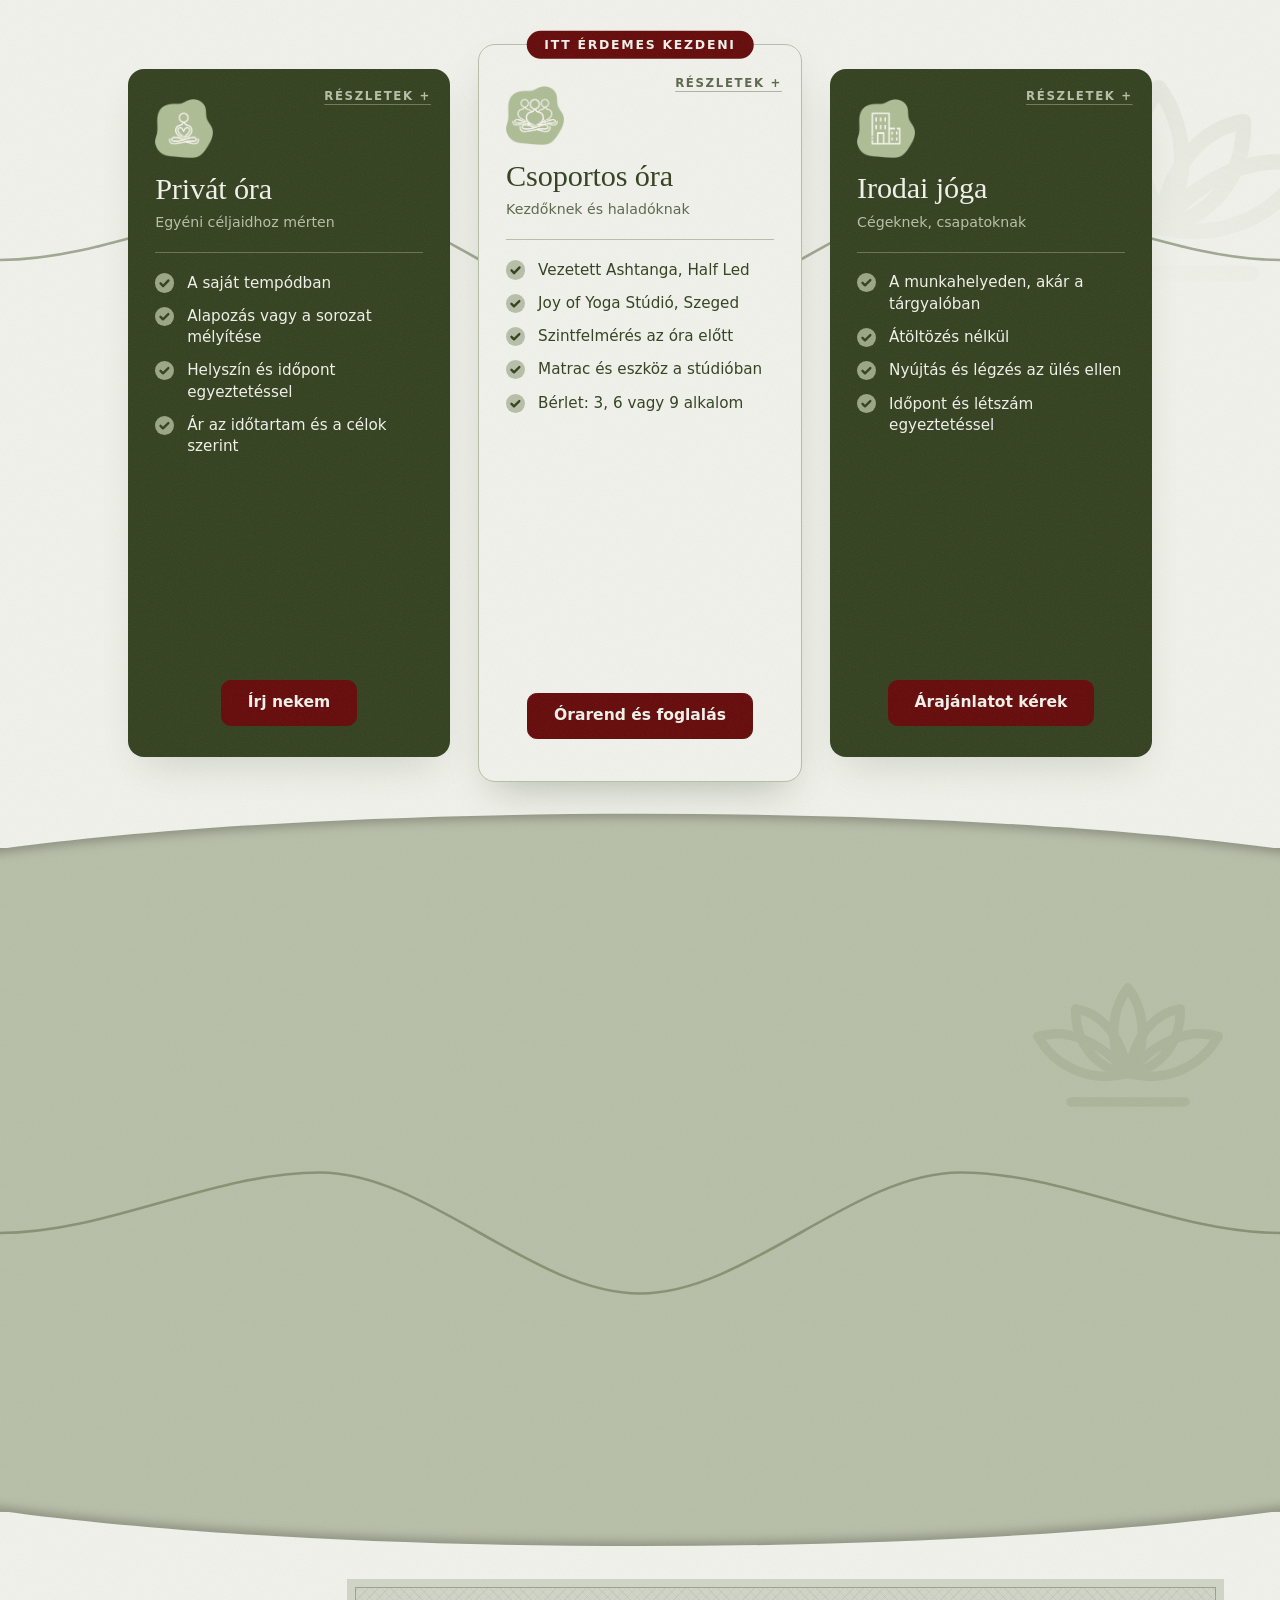
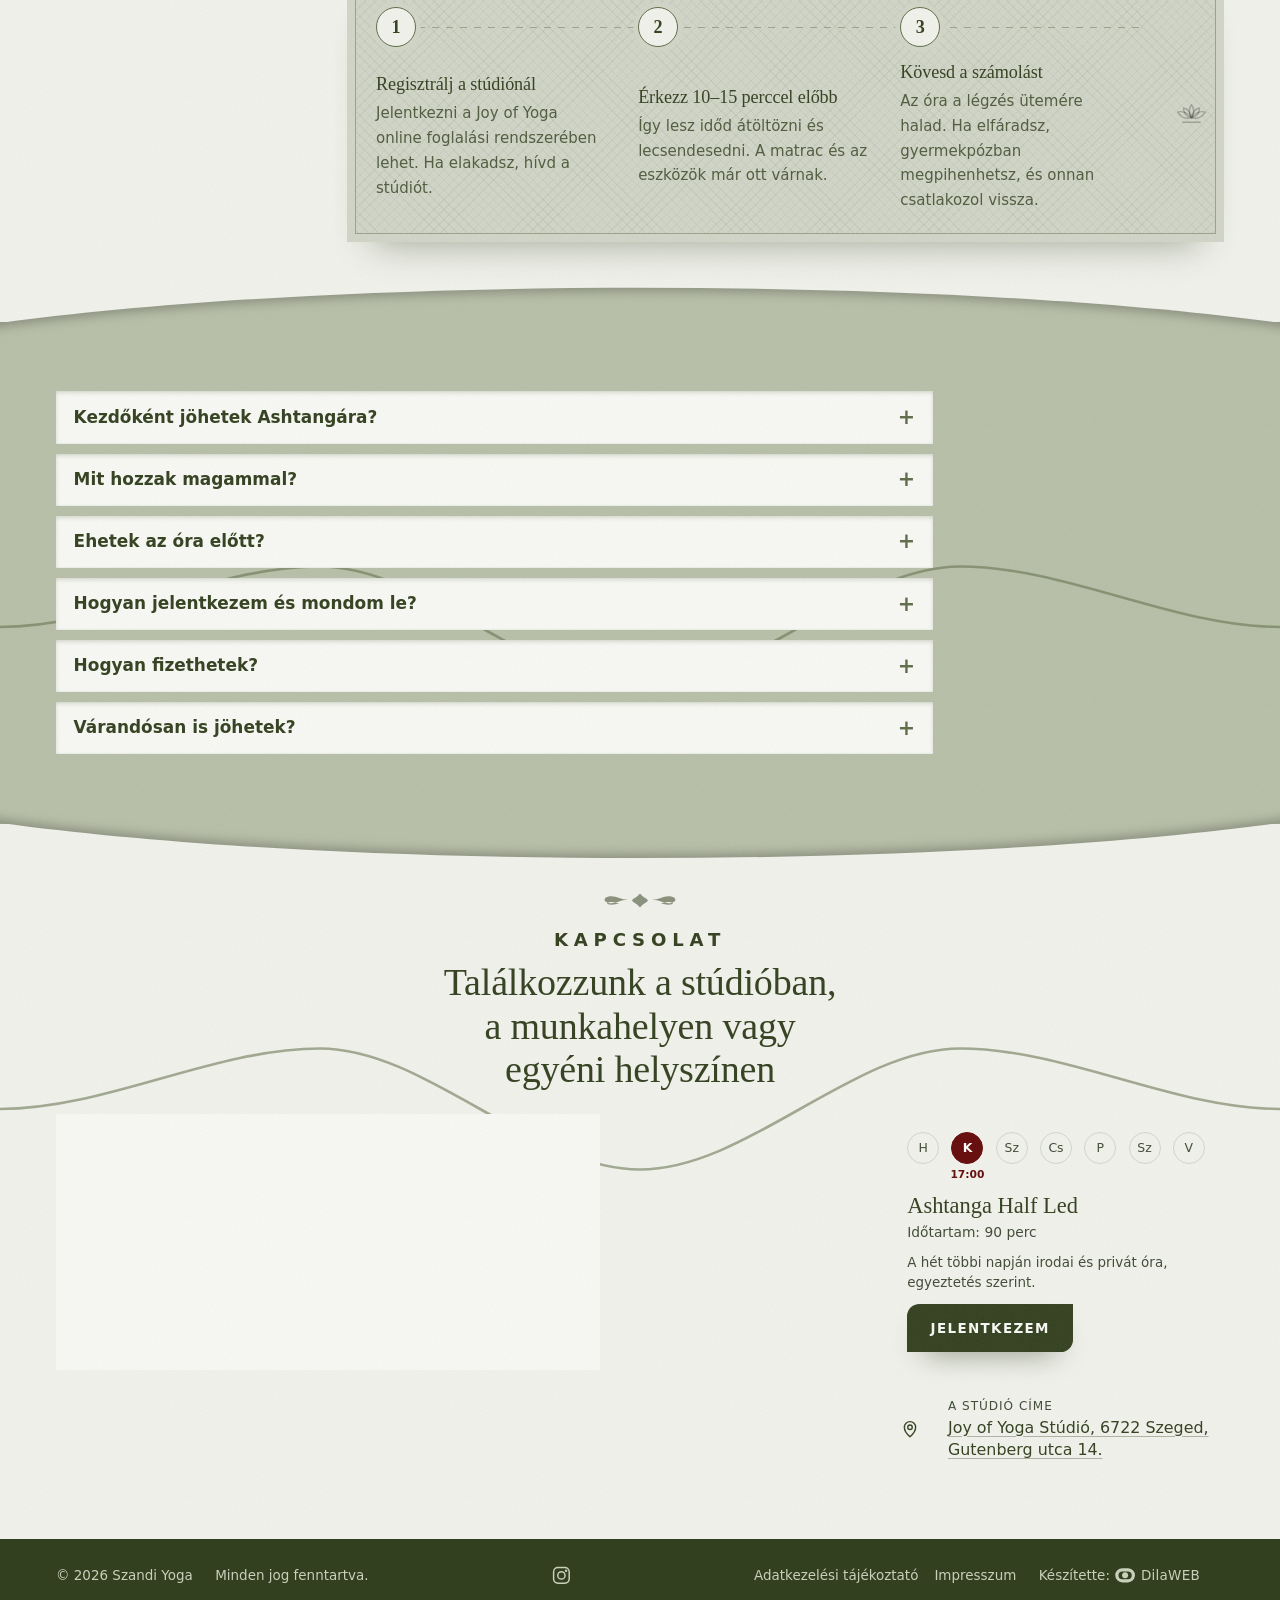
==== commit ed6b457b: "Óra-kártyák: mintakövető fordulás, „Itt érdemes kezdeni” címke; iPad-menü - A kártya a helyén fordul" ====
--- a/index.html
+++ b/index.html
@@ -195,8 +195,8 @@
           <p class="pv-muted" data-i18n="sz.pricingLead"></p>
         </header>
         <!-- Kategória-szűrő: csak akkor kerül ide sor, ha a tételeken van
-             kategória (site.js → chipRow). Szandinál itt az Egyszeri/Bérlettel
-             kapcsoló áll (site.js → szandiPlans). -->
+             kategória (site.js → chipRow). Szandinál üres: óra-kártyák
+             vannak helyette (site.js → szandiPlans). -->
         <div id="pv-price-chips"></div>
         <ul class="pv-prices" id="pv-prices"></ul>
         <!-- Egy gomb az árlista alatt: aki az árat elfogadta, ott foglaljon,
@@ -307,7 +307,7 @@
             <ol class="sz-week__days" aria-hidden="true">
               <li>H</li><li class="is-on">K<small>17:00</small></li><li>Sz</li><li>Cs</li><li>P</li><li>Sz</li><li>V</li>
             </ol>
-            <p class="sz-week__when"><b>Kedd 17:00–18:30</b> Ashtanga Half Led, Joy of Yoga Stúdió</p>
+            <p class="sz-week__when"><b>Ashtanga Half Led</b> Időtartam: 90 perc</p>
             <p class="sz-week__rest">A hét többi napján irodai és privát óra, egyeztetés szerint.</p>
             <!-- a stúdió saját foglalójába visz: ott van regisztráció és lemondás -->
             <a href="https://joyofyoga.hu/idopontfoglalas/" class="pv-btn pv-btn--primary" target="_blank" rel="noopener" data-goal="booking-start" data-i18n="pv.cta">Jelentkezem</a>
--- a/pv.css
+++ b/pv.css
@@ -4801,10 +4801,51 @@
 .pv .sz-addr span { font-size: calc(0.7rem * var(--pv-fs)); letter-spacing: 0.08em; text-transform: uppercase; color: var(--sz-detail); }
 .pv .sz-addr a { font-weight: 500; line-height: 1.4; color: var(--sz-head); text-decoration: underline; text-decoration-color: color-mix(in srgb, currentColor 35%, transparent); text-underline-offset: 0.2em; }
 .pv .sz-addr a::after { content: ""; position: absolute; inset: 0; }
+/* Kapcsolat-fej (Szandi, 2026-10-16): a felülcím és a cím kiszabadul a jobb
+   hasábból, és a szekció tetején, középen áll – fölötte a nyomdai ornamens
+   (ugyanaz a forma, mint a tervező `ornament` jegyénél). A .pv-head
+   `display: contents`, így a gyerekei a burok rácsába kerülnek. */
+.pv .pv-section.pv-contact > .pv-wrap > .pv-head { display: contents; }
+.pv .pv-section.pv-contact .pv-head > :is(.pv-eyebrow, h2) { justify-self: center; text-align: center; }
+.pv .pv-section.pv-contact .pv-head > .pv-eyebrow {
+  display: grid;
+  justify-items: center;
+  gap: 0.9rem;
+  margin: 0;
+  font-size: calc(1.05rem * var(--pv-fs));
+  font-weight: 600;
+  letter-spacing: 0.32em;
+  color: var(--sz-head);
+}
+.pv .pv-section.pv-contact .pv-head > .pv-eyebrow::before {
+  content: "";
+  width: 6.5rem;
+  height: 1.2rem;
+  background: currentColor;
+  opacity: 0.55;
+  --m: url("data:image/svg+xml,%3Csvg xmlns='http://www.w3.org/2000/svg' viewBox='0 0 120 22'%3E%3Cg fill='%23000'%3E%3Cpath d='M60 3c4 5 9 6 9 8s-5 3-9 8c-4-5-9-6-9-8s5-3 9-8z'/%3E%3Cpath d='M46 10.2c-8 0-13-4-19-4-5 0-8 2-8 4s3 4 8 4c6 0 11-4 19-4zm-19 5.6c-3 0-5-.7-5-1.6s2-1.6 5-1.6 6 1 9 1.6c-3 .6-6 1.6-9 1.6z'/%3E%3Cpath d='M74 10.2c8 0 13-4 19-4 5 0 8 2 8 4s-3 4-8 4c-6 0-11-4-19-4zm19 5.6c3 0 5-.7 5-1.6s-2-1.6-5-1.6-6 1-9 1.6c3 .6 6 1.6 9 1.6z'/%3E%3C/g%3E%3C/svg%3E");
+  -webkit-mask: var(--m) center / contain no-repeat;
+  mask: var(--m) center / contain no-repeat;
+}
+.pv .pv-section.pv-contact .pv-head > .pv-eyebrow .pv-dot { display: none; }
+.pv .pv-section.pv-contact .pv-head > h2 {
+  max-width: 34rem;
+  margin: 0.4rem 0 clamp(0.6rem, 2cqi, 1.4rem);
+  font-size: calc(clamp(1.5rem, 5cqi, 2.2rem) * var(--pv-fs));
+  line-height: 1.15;
+  text-wrap: balance;
+}
+.pv .pv-section.pv-contact .pv-head > .sz-week { margin-top: 0; }
 @container (min-width: 52rem) {
-  .pv[data-sec-head="side"] .pv-section[data-stripe="1"] > .pv-wrap:has(> .pv-head > .sz-week) {
+  .pv[data-sec-head] .pv-section.pv-contact[data-stripe] > .pv-wrap:has(> .pv-head) {
     grid-template-columns: minmax(0, 1fr) minmax(0, 21rem);
+    align-items: start;
   }
+  .pv[data-sec-head] .pv-section.pv-contact[data-stripe] > .pv-wrap:has(> .pv-head) > .pv-head > .pv-eyebrow { grid-column: 1 / -1; grid-row: 1; }
+  .pv[data-sec-head] .pv-section.pv-contact[data-stripe] > .pv-wrap:has(> .pv-head) > .pv-head > h2 { grid-column: 1 / -1; grid-row: 2; }
+  .pv[data-sec-head] .pv-section.pv-contact[data-stripe] > .pv-wrap:has(> .pv-head) > .pv-head > .sz-week { grid-column: 2; grid-row: 3; }
+  .pv[data-sec-head] .pv-section.pv-contact[data-stripe] > .pv-wrap:has(> .pv-head) > .pv-head > .sz-addr { grid-column: 2; grid-row: 4; }
+  .pv[data-sec-head] .pv-section.pv-contact[data-stripe] > .pv-wrap:has(> .pv-head) > .pv-contact__list { grid-column: 1; grid-row: 3 / span 2; }
 }
 
 /* Az egész sor kattintható (telefon, e-mail): hüvelykujjal is eltalálható,
@@ -5052,6 +5093,16 @@
 @media (min-width: 44rem) {
   .pv[data-mode] .pv-header .pv-nav__cta { font-size: calc(0.95rem * var(--pv-fs)); padding: 0.6rem 1.15rem; }
 }
+/* Hamburger tabletig (iPad álló, 820px): a sablon 44rem-es sávja itt a név +
+   négy menüpont + gomb mellett összenyomódott. A linksor csak 64rem-től. */
+@container (min-width: 44rem) {
+  .pv[data-mode] .pv-nav:not(.is-open) { display: none; }
+  .pv[data-mode] .pv-burger:not([hidden]) { display: grid; }
+}
+@container (min-width: 64rem) {
+  .pv[data-mode] .pv-nav:not(.is-open) { display: flex; }
+  .pv[data-mode] .pv-burger:not([hidden]) { display: none; }
+}
 /* telefonos panel: a sáv folytatása, nagy, szedett menüpontokkal */
 .pv[data-mode] .pv-nav.is-open {
   --pv-nav-ink: var(--sz-bar-ink);
@@ -5151,7 +5202,7 @@
   color: var(--sz-accent);
   white-space: nowrap;
 }
-.pv .sz-week__when { margin-top: 0.9rem; font-size: calc(0.85rem * var(--pv-fs)); line-height: 1.45; }
+.pv .sz-week__when { margin-top: 0.9rem; font-size: calc(0.8rem * var(--pv-fs)); line-height: 1.45; color: var(--sz-detail); }
 .pv .sz-week__when b {
   display: block;
   font-family: var(--pv-font-head);
@@ -5277,6 +5328,11 @@
   }
   .pv .sz-lotus { width: clamp(7rem, 10cqi, 8.5rem); }
 }
+/* a hero-cím kiemelt szava („légzés") a lótusz bordóját kapja */
+.pv .pv-hero__copy h1 .pv-emph,
+.pv .sz-quote p { color: var(--sz-accent); }
+.pv .sz-quote p { font-style: italic; }
+.pv .sz-quote cite { color: var(--sz-head); }
 .pv .sz-lotus path {
   fill: currentColor;
   fill-opacity: 0.16;
@@ -5484,30 +5540,13 @@
 }
 
 /* ==========================================================================
-   SZANDI – ÁRCSOMAGOK (2026-10-15, Szandi „Vizuál” mintája, 1:1)
-   Középre zárt fej (felülcím, vastag főcím, bevezető), alatta Egyszeri/Bérlettel
-   kapcsoló bordó címkével, majd három zsálya kártya: név, alcím, nagy ár,
-   teljes szélességű gomb, pipás lista. A középső (badge-es) a Primary zsályát
-   kapja, kiemelkedik és tömör árnyékot vet. Adat: site.json pricing.plans,
-   markup: site.js → szandiPlans. A sarok a lap „levél” tokenje (--sz-leaf).
-   Telefonon egy oszlop, a kiemelt kártya elöl; tágas lapon három oszlop.
-   Kontraszt: tinta a Surface-en 5,8 · részlet 4,9 · mély erdő a Primary-n 5,5.
+   SZANDI – JÓGAÓRÁK ÉS ÁRAK (2026-10-15, összevonva 2026-10-16, Szandi mintája)
+   Középre zárt fej, alatta három óra-kártya: ikon, név, alcím, pipás lista,
+   gomb; a „Részletek +” megfordítja a kártyát (hátul a részletes leírás).
+   A Szolgáltatások szekció ki van kapcsolva – ez a kettő együtt. Adat:
+   site.json pricing.plans, markup: site.js → szandiPlans. Telefonon egy
+   oszlop, a kiemelt (középső) kártya elöl; tágas lapon három oszlop.
    ========================================================================== */
-.pv .pv-section[data-sec="pricing"] {
-  --sz-card: var(--sz-band);
-  --sz-card-ink: var(--sz-ink);
-  --sz-card-sub: var(--sz-detail);
-  --sz-card-hi: var(--sz-sage);
-  --sz-card-hi-ink: #26301C;
-  --sz-plan-r: calc(var(--sz-leaf) * 0.6);
-  --sz-sw-on: var(--sz-box);       /* a kapcsoló kiválasztott fele */
-}
-.pv[data-mode="dark"] .pv-section[data-sec="pricing"] {
-  --sz-card: var(--sz-box);
-  --sz-card-ink: var(--sz-head);
-  --sz-card-hi: #46523A;
-  --sz-card-hi-ink: #F1F2EB;
-}
 
 /* --- fej: középre, egy hasábban (az oldalt álló cím itt nem él) --- */
 .pv .pv-section[data-sec="pricing"] > .pv-wrap { display: block; }
@@ -5534,43 +5573,12 @@
 }
 .pv .pv-section[data-sec="pricing"] .pv-head p:last-child { max-width: 32rem; color: var(--sz-detail); }
 
-/* --- Egyszeri / Bérlettel kapcsoló + bordó címke --- */
-.pv .sz-bill { display: flex; flex-wrap: wrap; justify-content: center; align-items: center; gap: 0.6rem 0.9rem; margin-top: 1.4rem; }
-.pv .sz-bill__switch {
-  display: inline-flex;
-  padding: 0.25rem;
-  border-radius: var(--sz-plan-r) 0;
-  background: var(--sz-card);
-}
-.pv .sz-bill__switch label { position: relative; cursor: pointer; }
-.pv .sz-bill__switch input { position: absolute; inset: 0; margin: 0; opacity: 0; cursor: pointer; }
-.pv .sz-bill__switch span {
-  display: grid;
-  place-items: center;
-  min-height: 2.75rem;
-  padding: 0 1.3rem;
-  border-radius: calc(var(--sz-plan-r) * 0.8) 0;
-  font-size: calc(0.88rem * var(--pv-fs));
-  font-weight: 500;
-  color: var(--sz-card-sub);
-  transition: background-color 0.25s var(--ease), color 0.25s var(--ease);
-}
-.pv .sz-bill__switch input:checked + span { background: var(--sz-sw-on); color: var(--sz-card-ink); box-shadow: 0 1px 3px color-mix(in srgb, var(--sz-ink) 18%, transparent); }
-.pv[data-mode="dark"] .sz-bill__switch input:checked + span { background: var(--sz-card-hi); }
-.pv .sz-bill__switch input:focus-visible + span { outline: 2px solid var(--pv-text); outline-offset: 2px; }
-.pv .sz-bill__badge,
-.pv .sz-plan__badge {
-  padding: 0.35rem 0.8rem;
-  border-radius: calc(var(--sz-leaf) * 0.5) 0;
-  background: #650909;             /* bordó mindkét módban: fehér felirat 12:1 */
-  color: #FFFFFF;
-  font-size: calc(0.72rem * var(--pv-fs));
-  font-weight: 700;
-  white-space: nowrap;
-}
-
-/* --- kártyák --- */
+/* --- óra-kártyák (2026-10-16, Szandi színterve) ---
+   Két szélső: Turtle Skin kártya, Glade folt, Picket Fence írás. A középső
+   (data-hi): Picket Fence kártya, Turtle Skin folt és írás, bordó gomb.
+   A paletta mindkét módban ugyanaz – a kártya maga a kontraszt. */
 .pv .sz-plans {
+  --sz-pf: #F1F2EB;  --sz-bg2: #B8BFA8;  --sz-gl: #9BA685;  --sz-ts: #33401F;  --sz-bd: #650909;
   display: grid;
   gap: 1.1rem;
   max-width: 64rem;
@@ -5579,110 +5587,198 @@
   list-style: none;
 }
 .pv .sz-plan {
+  --c-bg: var(--sz-ts);
+  --c-ink: var(--sz-pf);
+  --c-sub: var(--sz-bg2);
+  --c-line: color-mix(in srgb, var(--sz-bg2) 40%, transparent);
+  --c-blob: var(--sz-gl);
+  --c-chk-bg: var(--sz-gl);
+  --c-chk: var(--sz-ts);
+  --c-shadow: color-mix(in srgb, var(--sz-ts) 20%, transparent);
+  display: grid;                   /* a két oldal egymáson: a magasabb adja a kártyát */
+  perspective: 1400px;
+  text-align: start;
+}
+.pv .sz-plan[data-hi] {
+  order: -1;
+  --c-bg: var(--sz-pf);
+  --c-ink: var(--sz-ts);
+  --c-sub: color-mix(in srgb, var(--sz-ts) 78%, transparent);
+  --c-line: var(--sz-bg2);
+  --c-blob: var(--sz-ts);
+  --c-chk-bg: var(--sz-bg2);
+  --c-shadow: color-mix(in srgb, var(--sz-ts) 35%, transparent);
+}
+.pv .sz-plan__face {
+  grid-area: 1 / 1;
   position: relative;
   display: flex;
   flex-direction: column;
-  padding: clamp(1.5rem, 4cqi, 2rem) clamp(1.3rem, 3.6cqi, 1.9rem);
-  border-radius: var(--sz-leaf) 0;
-  background: var(--sz-card);
-  color: var(--sz-card-ink);
-  text-align: start;
-  container-type: inline-size;     /* az ár a kártya szélességéhez méreteződik */
-}
-.pv .sz-plan[data-hi] {
-  order: -1;
-  background: var(--sz-card-hi);
-  color: var(--sz-card-hi-ink);
-  box-shadow: 0.45rem 0.45rem 0 color-mix(in srgb, var(--sz-ink) 12%, transparent);
-}
-.pv .sz-plan__badge { position: absolute; top: 1.1rem; right: 1.1rem; }
+  padding: clamp(1.4rem, 4cqi, 1.9rem) clamp(1.3rem, 3.6cqi, 1.7rem);
+  border-radius: 1rem;
+  background: var(--c-bg);
+  color: var(--c-ink);
+  box-shadow: 0 1.2rem 2.4rem -1rem var(--c-shadow);
+  backface-visibility: hidden;
+  transition: transform 0.7s cubic-bezier(0.3, 0.7, 0.2, 1);
+}
+.pv .sz-plan__back { transform: rotateY(180deg); }
+.pv .sz-plan[data-flip] > .sz-plan__face { transform: rotateY(-180deg); }
+.pv .sz-plan[data-flip] > .sz-plan__back { transform: none; }
+/* Fordulás (Szandi mintája, 2026-10-16): a kártya egy tárgy, ami a helyén
+   fordul – a két oldal ugyanabban a cellában, a magasabb adja a méretet,
+   így fordításkor semmi nem ugrik, a szomszédok nem mozdulnak. */
+@media (prefers-reduced-motion: reduce) {
+  .pv .sz-plan__face { transition: none; }
+}
+/* a kiemelt kártya a lap színét viseli: a felső éle csak kerettel látszik –
+   enélkül a rajta ülő címke a kártya fölött lebegne, nem félig rajta */
+.pv .sz-plan[data-hi] > .sz-plan__face { outline: 1px solid var(--sz-bg2); }
+.pv[data-mode="dark"] .sz-plan:not([data-hi]) .sz-plan__face { outline: 1px solid color-mix(in srgb, var(--sz-bg2) 22%, transparent); }
+
+/* halk „Részletek +” / „← Vissza”: apró, ritkított, aláhúzott – de 44px a tapintási felület */
+.pv .sz-plan__flip {
+  position: absolute;
+  top: 0.4rem;
+  right: 0.7rem;
+  display: inline-flex;
+  align-items: center;
+  min-height: 2.75rem;
+  padding: 0 0.5rem;
+  border: 0;
+  background: none;
+  color: var(--c-sub);
+  font: 600 calc(0.68rem * var(--pv-fs)) / 1 var(--pv-font);
+  letter-spacing: 0.14em;
+  text-transform: uppercase;
+  text-decoration: underline;
+  text-decoration-color: color-mix(in srgb, currentColor 45%, transparent);
+  text-underline-offset: 0.35em;
+  cursor: pointer;
+}
+.pv .sz-plan__flip:is(:hover, :focus-visible) { color: var(--c-ink); }
+.pv .sz-plan__flip:focus-visible { outline: 2px solid currentColor; outline-offset: -2px; border-radius: 0.4rem; }
+
+/* „Itt érdemes kezdeni” (Szandi mintája): bordó pirula a kártya felső élén,
+   középen – az előlappal együtt fordul el. Szöveg: site.json plans[].badge. */
+.pv .sz-plan__badge {
+  position: absolute;
+  top: 0;
+  left: 50%;
+  translate: -50% -50%;
+  margin: 0;
+  padding: 0.5rem 1.1rem;
+  border-radius: 999px;
+  background: var(--sz-bd);
+  color: var(--sz-pf);
+  font: 700 calc(0.72rem * var(--pv-fs)) / 1 var(--pv-font);
+  letter-spacing: 0.14em;
+  text-transform: uppercase;
+  white-space: nowrap;
+}
+/* a pirula alsó fele belóg a kártyába: a sarokgomb lejjebb csúszik alóla */
+.pv .sz-plan__badge ~ .sz-plan__flip { top: 1.1rem; }
+.pv .sz-plan__face:has(> .sz-plan__badge) { padding-top: calc(clamp(1.4rem, 4cqi, 1.9rem) + 1rem); }
+
+/* ikon: Szandi oliva-fehér változata (images/ikon-*.png, 256 px) */
+.pv .sz-plan__icon { width: 3.6rem; height: auto; margin-bottom: 0.9rem; }
 .pv .sz-plan h3 {
   margin: 0;
-  font-family: var(--pv-font);
-  font-weight: 700;
-  font-size: calc(1.15rem * var(--pv-fs));
-  color: inherit;
-}
-.pv .sz-plan__sub { margin: 0.3rem 0 0; font-size: calc(0.85rem * var(--pv-fs)); color: var(--sz-card-sub); }
-.pv .sz-plan[data-hi] :is(.sz-plan__sub, .sz-plan__price span) { color: inherit; }
-.pv .sz-plan__price { display: flex; flex-wrap: wrap; align-items: baseline; gap: 0.1rem 0.4rem; margin: 1.4rem 0 0; }
-.pv .sz-plan__price b {
-  font-family: var(--pv-font);
-  font-weight: 700;
-  font-size: calc(clamp(1.8rem, 11.5cqi, 2.6rem) * var(--pv-fs));
-  line-height: 1;
-  letter-spacing: -0.03em;
-  white-space: nowrap;
-}
-.pv .sz-plan__price span { font-size: calc(0.88rem * var(--pv-fs)); color: var(--sz-card-sub); }
-/* a kapcsoló: Bérlettel állásban a második ár látszik */
-.pv .sz-plan__price--pass,
-.pv .pv-section[data-sec="pricing"]:has(#sz-bill-pass:checked) .sz-plan__price:has(+ .sz-plan__price--pass) { display: none; }
-.pv .pv-section[data-sec="pricing"]:has(#sz-bill-pass:checked) .sz-plan__price--pass { display: flex; }
-
-.pv .sz-plan__btn {
-  display: grid;
-  place-items: center;
-  min-height: 2.9rem;
-  margin: 1.4rem 0;
-  padding: 0.5rem 1rem;
-  border: 1.5px solid transparent;
-  border-radius: var(--sz-plan-r) 0;
-  font-size: calc(0.92rem * var(--pv-fs));
-  font-weight: 500;
-  text-align: center;
-  text-decoration: none;
-  transition: background-color 0.25s var(--ease), color 0.25s var(--ease), border-color 0.25s var(--ease);
-}
-.pv .sz-plan__btn[data-style="ghost"] { border-color: color-mix(in srgb, currentColor 35%, transparent); color: inherit; }
-.pv .sz-plan__btn[data-style="light"] { background: #F8F9F4; color: #26301C; }   /* mindkét módban világos: a kiemelt kártyán is kiugrik */
-.pv .sz-plan__btn[data-style="dark"]  { background: var(--sz-btn); color: var(--sz-btn-ink); }
-.pv .sz-plan__btn:is(:hover, :focus-visible) { background: var(--sz-hover); border-color: transparent; color: var(--sz-hover-ink); }
-
-.pv .sz-plan__list {
-  display: grid;
-  gap: 0.8rem;
-  margin: 0;
-  padding: 1.4rem 0 0;
-  border-top: 1px solid color-mix(in srgb, currentColor 16%, transparent);
-  list-style: none;
-}
+  padding-inline-end: 5.5rem;      /* a sarokgomb ne fedje */
+  font-family: var(--pv-font-head);
+  font-weight: 400;
+  font-size: calc(clamp(1.5rem, 5.5cqi, 1.75rem) * var(--pv-fs));
+  line-height: 1.1;
+}
+.pv .sz-plan .sz-plan__face h3 { color: var(--c-ink); }
+.pv .sz-plan__icon + h3 { padding-inline-end: 0; }
+.pv .sz-plan__sub {
+  margin: 0.35rem 0 0;
+  padding-bottom: 1.1rem;
+  border-bottom: 1px solid var(--c-line);
+  font-size: calc(0.82rem * var(--pv-fs));
+  color: var(--c-sub);
+}
+
+.pv .sz-plan__list { display: grid; gap: 0.75rem; margin: 1.2rem 0 0; padding: 0; list-style: none; }
 .pv .sz-plan__list li {
   position: relative;
   padding-inline-start: 2rem;
-  font-size: calc(0.9rem * var(--pv-fs));
+  font-size: calc(0.88rem * var(--pv-fs));
   line-height: 1.4;
-  --chk-bg: color-mix(in srgb, currentColor 12%, transparent);
-  --chk: color-mix(in srgb, currentColor 45%, transparent);
-}
-.pv .sz-plan[data-hi] .sz-plan__list li { --chk-bg: currentColor; --chk: var(--sz-card-hi); }
+}
 .pv .sz-plan__list li::before,
 .pv .sz-plan__list li::after {
   content: "";
   position: absolute;
   left: 0;
   top: 0.05rem;
-  width: 1.25rem;
+  width: 1.2rem;
   aspect-ratio: 1;
   border-radius: 50%;
-  background: var(--chk-bg);
+  background: var(--c-chk-bg);
 }
 .pv .sz-plan__list li::after {
-  background: var(--chk);
+  background: var(--c-chk);
   -webkit-mask: url("data:image/svg+xml,%3Csvg xmlns='http://www.w3.org/2000/svg' viewBox='0 0 24 24' fill='none' stroke='%23000' stroke-width='3' stroke-linecap='round' stroke-linejoin='round'%3E%3Cpath d='M7 12.5l3.2 3.2L17 9'/%3E%3C/svg%3E") center / 100% no-repeat;
   mask: url("data:image/svg+xml,%3Csvg xmlns='http://www.w3.org/2000/svg' viewBox='0 0 24 24' fill='none' stroke='%23000' stroke-width='3' stroke-linecap='round' stroke-linejoin='round'%3E%3Cpath d='M7 12.5l3.2 3.2L17 9'/%3E%3C/svg%3E") center / 100% no-repeat;
 }
 
+/* hátoldal: leírás, címkés szakaszok, ár-doboz */
+.pv .sz-plan__details { margin: 1.1rem 0 0; }
+.pv .sz-plan__details > p { margin: 0 0 0.8rem; font-size: calc(0.86rem * var(--pv-fs)); line-height: 1.55; }
+.pv .sz-plan__details > p:last-child { margin-bottom: 0; }
+.pv .sz-plan__price {
+  display: grid;
+  gap: 0.2rem;
+  margin: 0 0 1rem;
+  padding: 0.5rem 0.8rem;
+  border: 1px solid var(--c-line);
+  border-radius: 0.6rem;
+  text-align: center;
+}
+.pv .sz-plan__price b { font-size: calc(0.9rem * var(--pv-fs)); font-weight: 700; }
+.pv .sz-plan__price span { font-size: calc(0.72rem * var(--pv-fs)); line-height: 1.35; color: var(--c-sub); }
+.pv .sz-plan__details dt {
+  margin-top: 1rem;
+  font-size: calc(0.66rem * var(--pv-fs));
+  font-weight: 700;
+  letter-spacing: 0.14em;
+  text-transform: uppercase;
+  color: var(--c-sub);
+}
+.pv .sz-plan__details dt:first-child { margin-top: 0; }
+.pv .sz-plan__details dd { margin: 0.3rem 0 0; font-size: calc(0.86rem * var(--pv-fs)); line-height: 1.5; }
+
+/* gomb: a kártya aljára tolva, mindhárom bordó (Blood God) – a szekció egyetlen jele */
+.pv .sz-plan__btn {
+  display: grid;
+  place-items: center;
+  align-self: center;              /* tartalomszéles, középre zárt gomb (Szandi mintája) */
+  min-height: 2.9rem;
+  margin-top: auto;
+  padding: 0.5rem 1.6rem;
+  border: 1.5px solid var(--sz-bd);
+  border-radius: 0.6rem;
+  background: var(--sz-bd);
+  color: var(--sz-pf);
+  font-size: calc(0.9rem * var(--pv-fs));
+  font-weight: 600;
+  text-align: center;
+  text-decoration: none;
+  transition: background-color 0.25s var(--ease), color 0.25s var(--ease), border-color 0.25s var(--ease);
+}
+.pv .sz-plan :is(.sz-plan__list, .sz-plan__details) { margin-bottom: 1.8rem; }
+.pv .sz-plan:not([data-hi]) .sz-plan__btn:is(:hover, :focus-visible) { border-color: var(--sz-pf); background: var(--sz-pf); color: var(--sz-bd); }
+.pv .sz-plan[data-hi] .sz-plan__btn:is(:hover, :focus-visible) { border-color: var(--sz-ts); background: var(--sz-ts); }
+.pv .sz-plan__btn:focus-visible { outline: 2px solid var(--c-ink); outline-offset: 3px; }
+
+/* Tágas lapon három oszlop: a két szélső egyforma magas, a középső fent-lent
+   kilóg belőlük (negatív margó) – mindig ez a legnagyobb. */
 @container (min-width: 52rem) {
-  .pv .sz-plans { grid-template-columns: repeat(3, minmax(0, 1fr)); gap: clamp(1.1rem, 2.4cqi, 1.8rem); align-items: start; }
-  .pv .sz-plan[data-hi] { order: 0; margin-top: -0.9rem; padding-bottom: calc(clamp(1.5rem, 4cqi, 2rem) + 0.9rem); }
-}
-
-/* Az Árak a Szolgáltatások mögött (2026-10-15 óta) zsálya sávra esik: ott a
-   minta színei megfordulnak – világos kártyák, a kiemelt marad a Primary zsálya. */
-.pv[data-mode="light"] .pv-section[data-sec="pricing"][data-stripe="1"] {
-  --sz-card: var(--sz-box);
-  --sz-sw-on: var(--sz-sage);
+  .pv .sz-plans { grid-template-columns: repeat(3, minmax(0, 1fr)); gap: clamp(1.1rem, 2.4cqi, 1.8rem); padding-block: 1.5rem; }
+  .pv .sz-plan[data-hi] { order: 0; margin-block: -1.5rem; }
+  .pv .sz-plan[data-hi] > .sz-plan__face { padding-block: 2.6rem; }
 }
 .pv[data-mode="light"] .pv-section[data-sec="pricing"][data-stripe="1"] .pv-head .pv-eyebrow { color: var(--sz-detail); }
 
@@ -5693,6 +5789,7 @@
    Telefonon egymás alatt, tágas lapon három oszlop. Adat: site.json lists.stats
    (név = kártyacím, text = folytatás, tag = apró sor alul).
    ========================================================================== */
+.pv .pv-section[data-sec="stats"] { padding-top: clamp(1rem, 3cqi, 1.75rem); }   /* a lótusz közel üljön a hero íveléséhez */
 .pv .pv-section[data-sec="stats"] > .pv-wrap { display: block; }
 .pv .pv-section[data-sec="stats"] .pv-head {
   position: static;
@@ -5731,23 +5828,45 @@
   max-width: 64rem;
   margin: clamp(1.6rem, 5cqi, 2.6rem) auto 0;
 }
+/* Ötszög kártya (Szandi Canva-mintája, 2026-10-16): fent kifelé álló csúcs, a
+   világos szövegpanel alja lefelé csúcsosan belelóg a képbe. --sz-peak a csúcsok
+   magassága. Kép nélkül a zsálya keret látszik (site.js LIST_SECS.stats.blank). */
 .pv .pv-section[data-sec="stats"] .pv-item {
+  --sz-peak: clamp(1rem, 5cqi, 1.6rem);
   display: grid;
-  align-content: center;
-  padding: clamp(1.3rem, 4cqi, 2.2rem) 1.2rem;
+  grid-template-rows: 1fr auto;   /* egy sorban a panelek egyforma magasak */
+  align-items: stretch;
+  gap: 0;
   border: 0;
-  border-radius: var(--sz-leaf) 0;
+  background: var(--sz-sage);
+  clip-path: polygon(0 var(--sz-peak), 50% 0, 100% var(--sz-peak), 100% 100%, 0 100%);
+  text-align: center;
+}
+.pv .pv-section[data-sec="stats"] .pv-item__body {
+  position: relative;
+  z-index: 1;
+  display: grid;
+  align-content: start;
+  padding: calc(var(--sz-peak) + clamp(1rem, 3cqi, 1.6rem)) 1.2rem calc(var(--sz-peak) + 1.2rem);
   background: var(--sz-box);
-  box-shadow: var(--sz-shadow);
-  text-align: center;
-}
+  clip-path: polygon(0 0, 100% 0, 100% calc(100% - var(--sz-peak)), 50% 100%, 0 calc(100% - var(--sz-peak)));
+}
+.pv .pv-section[data-sec="stats"] .pv-item__media {
+  order: 1;
+  margin-top: calc(-1 * var(--sz-peak));
+  aspect-ratio: 4 / 3;
+  border: 0;
+  border-radius: 0;
+  background: transparent;
+}
+.pv .pv-section[data-sec="stats"] .pv-item__media img { width: 100%; height: 100%; object-fit: cover; }
 .pv .pv-section[data-sec="stats"] .pv-item h3 {
   font-size: calc(clamp(1.8rem, 6cqi, 2.6rem) * var(--pv-fs));
   line-height: 1.1;
   font-variant-numeric: normal;
   color: var(--sz-head);
 }
-.pv .pv-section[data-sec="stats"] .pv-item p { margin: 0.5rem 0 0; font-size: calc(0.92rem * var(--pv-fs)); color: var(--pv-text); }
+.pv .pv-section[data-sec="stats"] .pv-item p { margin: 0.5rem 0 0; font-size: calc(0.92rem * var(--pv-fs)); font-style: italic; color: var(--pv-text); }
 .pv .pv-section[data-sec="stats"] .pv-item .sz-tagline { margin-top: 0.3rem; color: var(--sz-detail); }
 @container (min-width: 46rem) {
   .pv .pv-section[data-sec="stats"] .pv-items { grid-template-columns: repeat(3, minmax(0, 1fr)); gap: 1.2rem; }
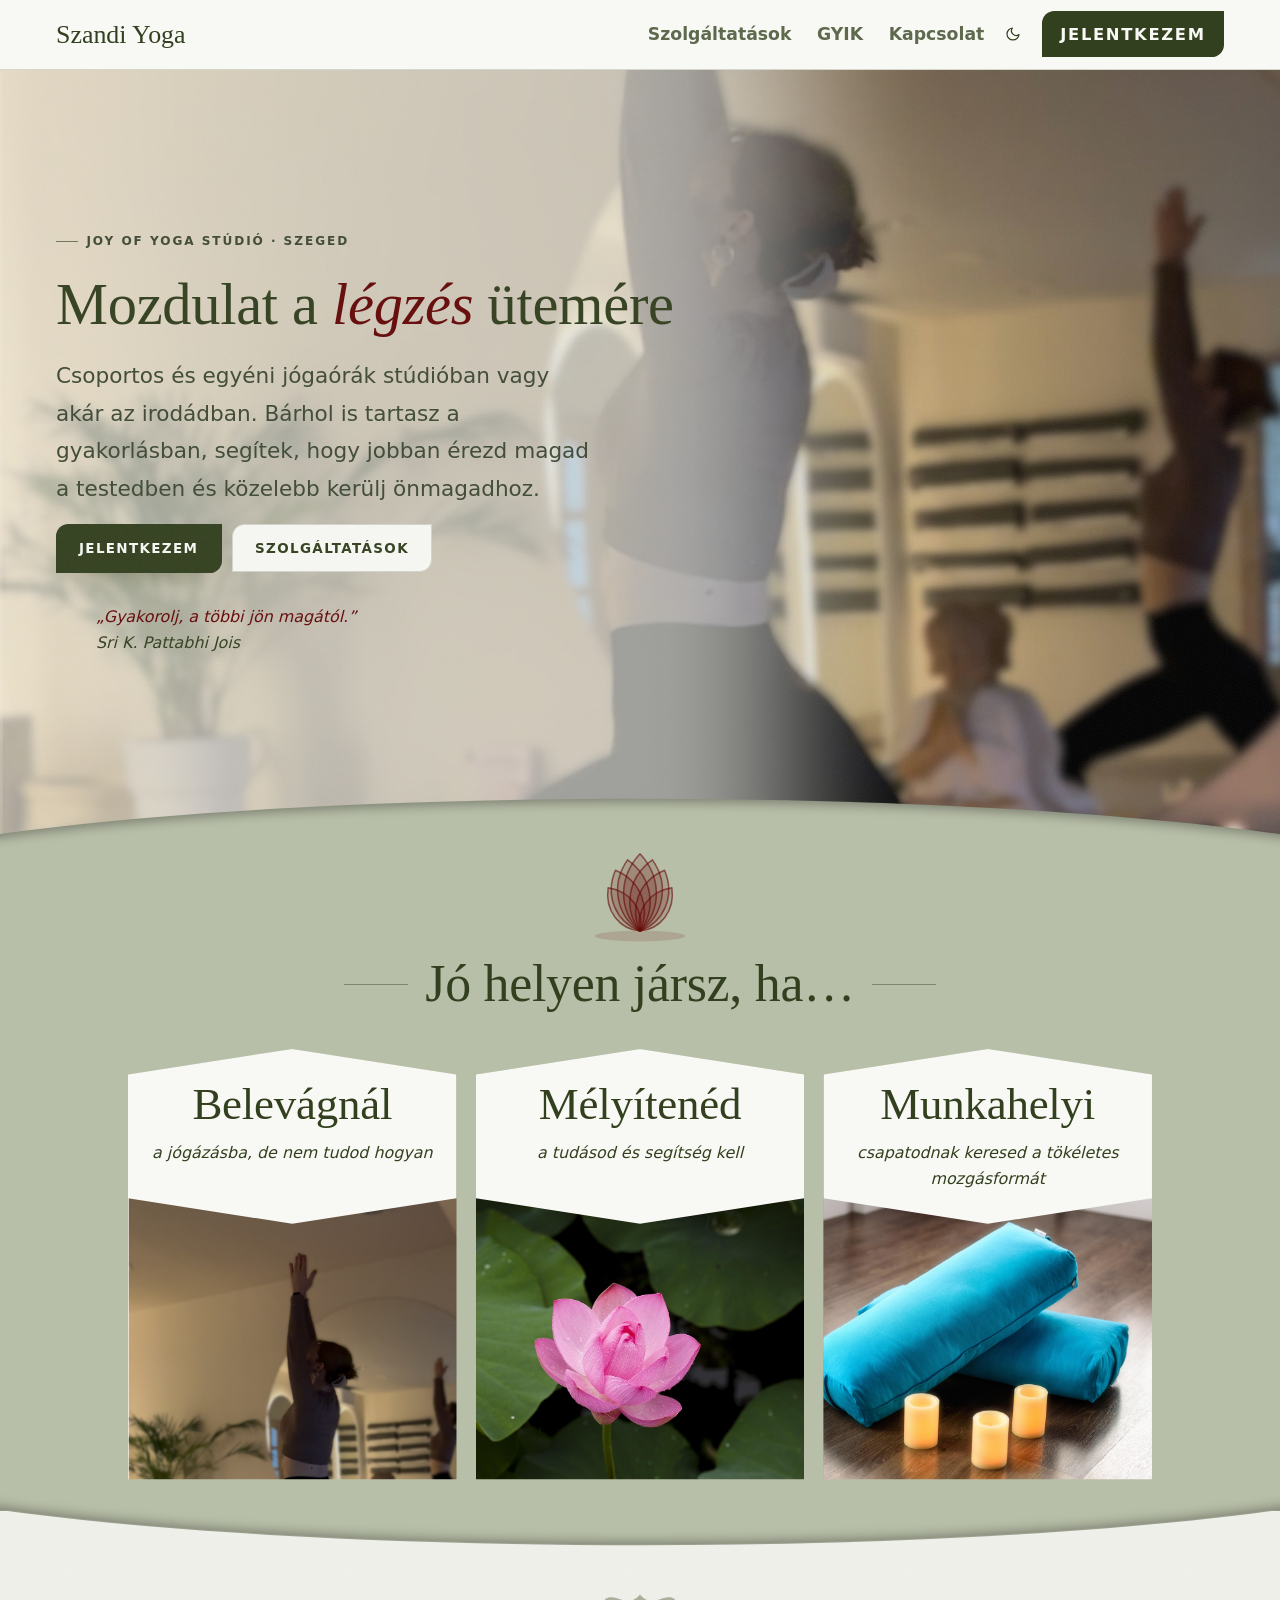
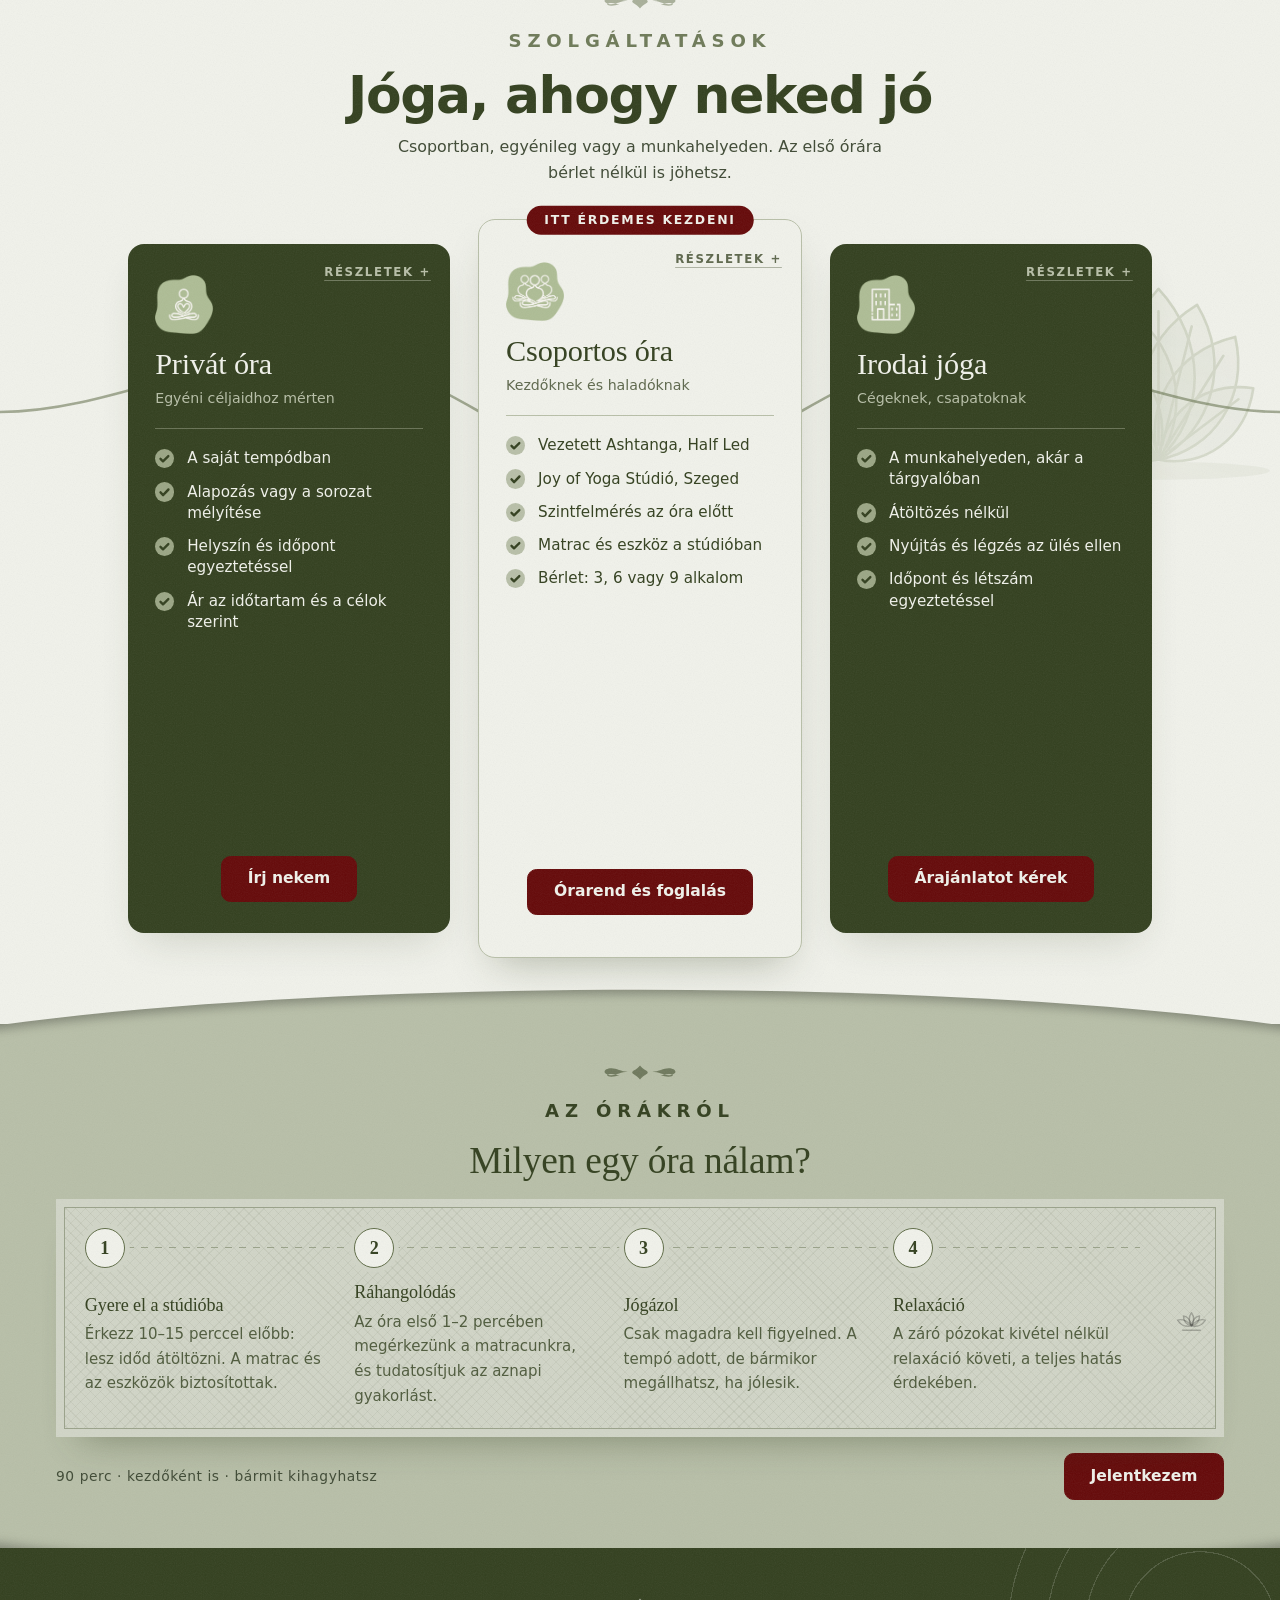
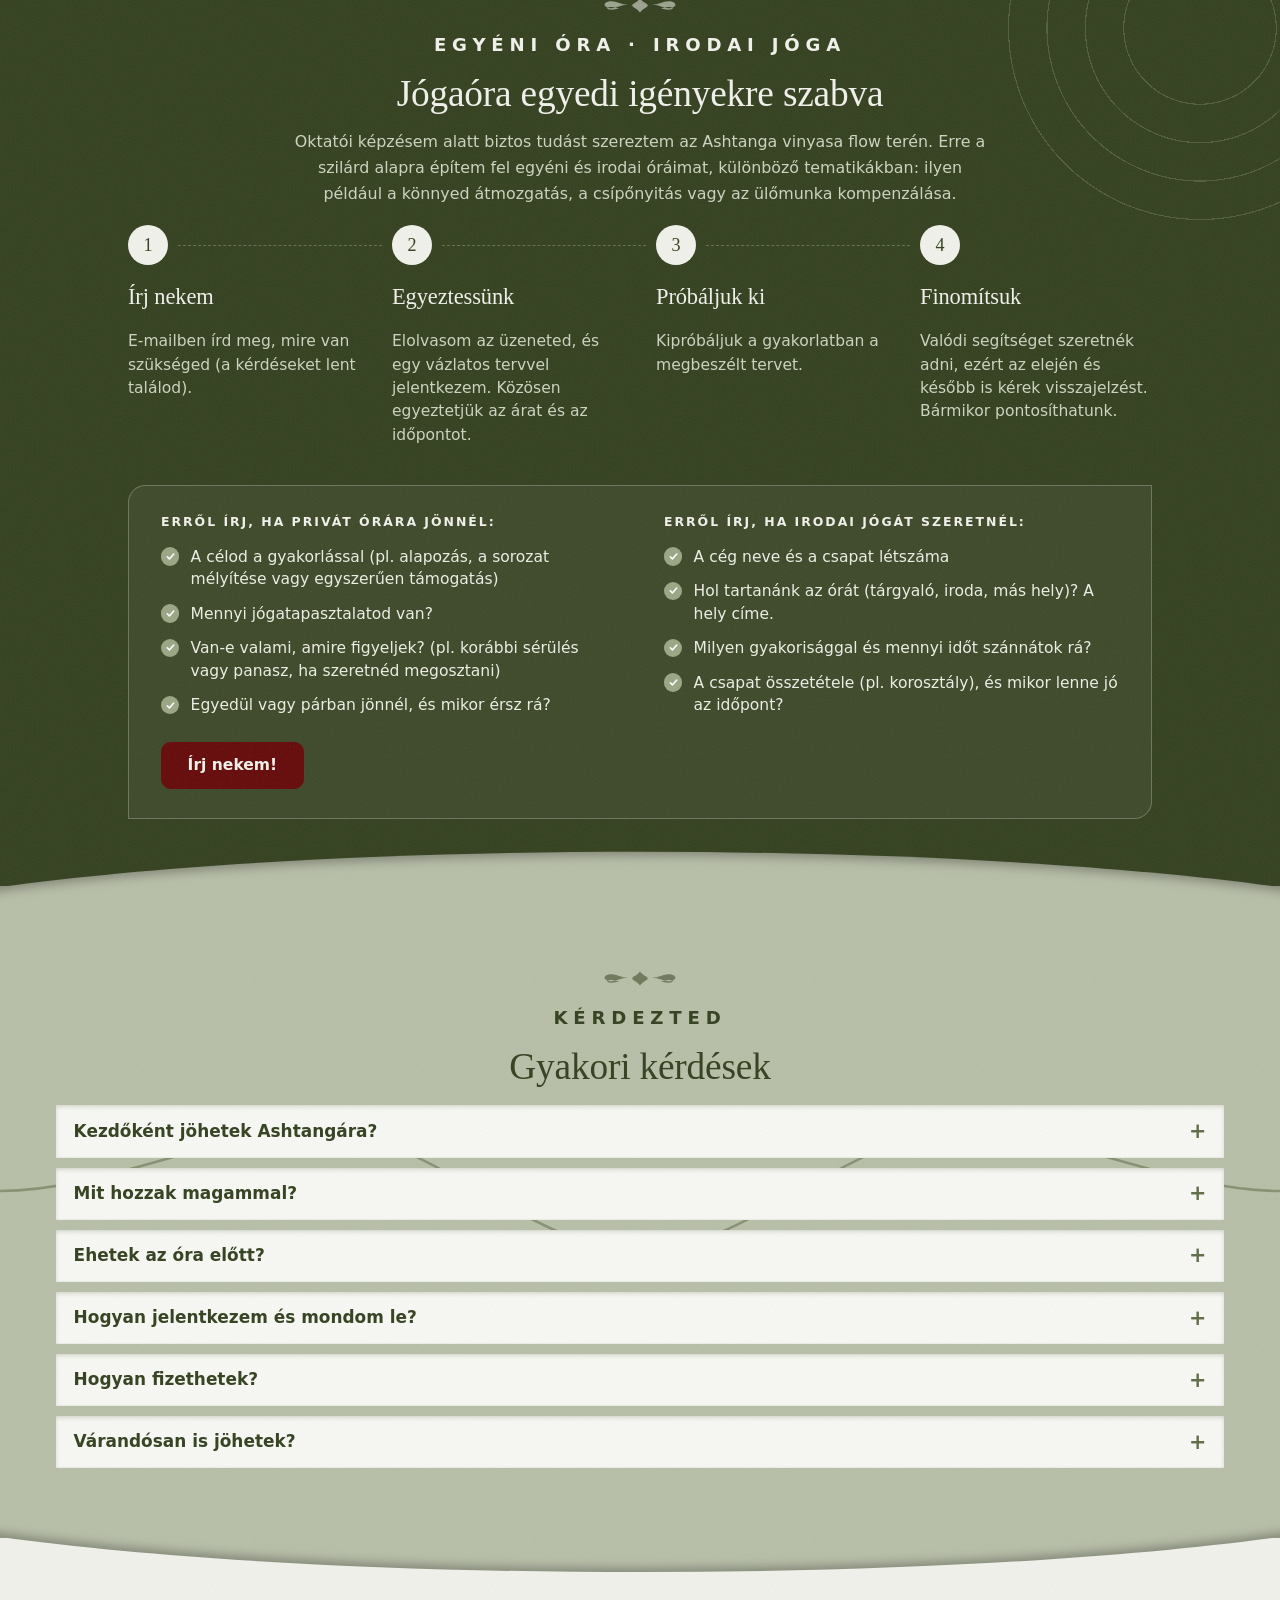
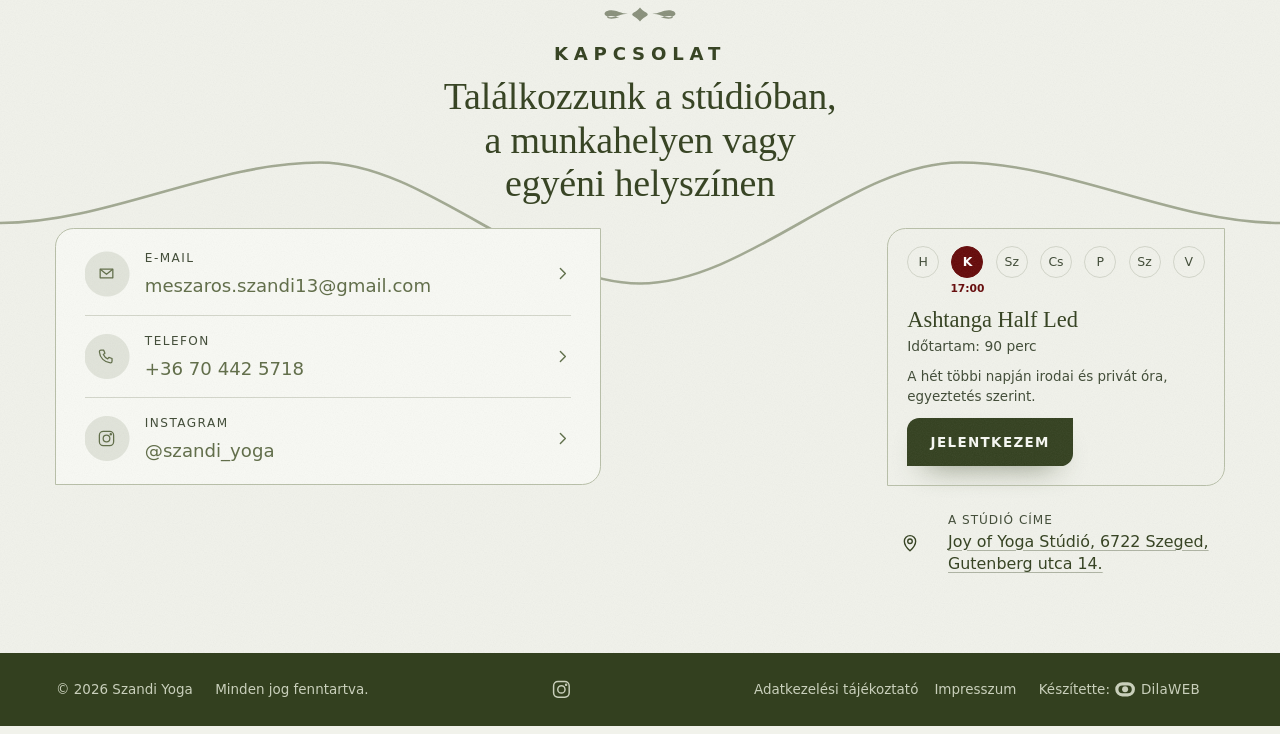
==== commit 7836b63a: "Egyéni/irodai óra szekció, szőnyeg alatti „Jelentkezem”, erősebb szekcióárnyék - új sz-custom szekci" ====
--- a/index.html
+++ b/index.html
@@ -283,6 +283,46 @@
       </div>
     </section>
 
+    <!-- SZANDI: egyéni és irodai óra – sötét tábla a szőnyeg után (a helyét a
+         site.json sections „custom” sora adja). Négy lépés, alatta a két
+         kérdéslista: mit írjon, aki privát vagy irodai órát kér. -->
+    <section class="pv-section sz-custom" id="sec-custom" data-sec="custom" hidden>
+      <div class="pv-wrap">
+        <header class="pv-head">
+          <p class="pv-eyebrow"><span class="pv-dot" aria-hidden="true"></span><span>Egyéni óra · Irodai jóga</span></p>
+          <h2>Jógaóra egyedi igényekre szabva</h2>
+          <p class="pv-muted">Oktatói képzésem alatt biztos tudást szereztem az Ashtanga vinyasa flow terén. Erre a szilárd alapra építem fel egyéni és irodai óráimat, különböző tematikákban: ilyen például a könnyed átmozgatás, a csípőnyitás vagy az ülőmunka kompenzálása.</p>
+        </header>
+        <ol class="sz-steps">
+          <li><h3>Írj nekem</h3><p>E-mailben írd meg, mire van szükséged (a kérdéseket lent találod).</p></li>
+          <li><h3>Egyeztessünk</h3><p>Elolvasom az üzeneted, és egy vázlatos tervvel jelentkezem. Közösen egyeztetjük az árat és az időpontot.</p></li>
+          <li><h3>Próbáljuk ki</h3><p>Kipróbáljuk a gyakorlatban a megbeszélt tervet.</p></li>
+          <li><h3>Finomítsuk</h3><p>Valódi segítséget szeretnék adni, ezért az elején és később is kérek visszajelzést. Bármikor pontosíthatunk.</p></li>
+        </ol>
+        <div class="sz-ask">
+          <div>
+            <h3>Erről írj, ha privát órára jönnél:</h3>
+            <ul>
+              <li>A célod a gyakorlással (pl. alapozás, a sorozat mélyítése vagy egyszerűen támogatás)</li>
+              <li>Mennyi jógatapasztalatod van?</li>
+              <li>Van-e valami, amire figyeljek? (pl. korábbi sérülés vagy panasz, ha szeretnéd megosztani)</li>
+              <li>Egyedül vagy párban jönnél, és mikor érsz rá?</li>
+            </ul>
+          </div>
+          <div>
+            <h3>Erről írj, ha irodai jógát szeretnél:</h3>
+            <ul>
+              <li>A cég neve és a csapat létszáma</li>
+              <li>Hol tartanánk az órát (tárgyaló, iroda, más hely)? A hely címe.</li>
+              <li>Milyen gyakorisággal és mennyi időt szánnátok rá?</li>
+              <li>A csapat összetétele (pl. korosztály), és mikor lenne jó az időpont?</li>
+            </ul>
+          </div>
+          <a href="#sec-contact" class="sz-plan__btn">Írj nekem!</a>
+        </div>
+      </div>
+    </section>
+
     <!-- KAPCSOLAT -->
     <section class="pv-section pv-contact" id="sec-contact" data-sec="contact">
       <div class="pv-wrap">
@@ -302,7 +342,8 @@
             <path style="--a:0deg" d="M0 0C-13-12-13-32 0-46C13-32 13-12 0 0Z"></path>
           </svg>
           <!-- SZANDI: órarend és a stúdió címe a cím alatt (pv.css, ÓRAREND + CÍM) -->
-          <aside class="sz-week" aria-label="Mikor tartok órát">
+          <!-- id: ide visz a szőnyeg alatti „Jelentkezem” (site.js → szandiMatFoot); a sec- előtag a sima görgetésért -->
+          <aside class="sz-week" id="sec-orarend" aria-label="Mikor tartok órát">
             <!-- a napsor csak kép: ugyanezt a szöveg alatta kimondja -->
             <ol class="sz-week__days" aria-hidden="true">
               <li>H</li><li class="is-on">K<small>17:00</small></li><li>Sz</li><li>Cs</li><li>P</li><li>Sz</li><li>V</li>
--- a/pv.css
+++ b/pv.css
@@ -2544,6 +2544,12 @@
    ELÉ: a hero stacking-kontextusát feloldjuk, a kép és a fátyol a .pv-bg alá,
    a szöveg fölé. A többi szekció a DOM-sorrend miatt továbbra is fölötte ül. */
 .pv[data-hero="banner"] #pv-hero-slides > :nth-child(n + 2) { display: none; }
+/* a hero majdnem kitölti az első képernyőt: az alatta lévő szekció a hajtásnál
+   kezd, így a belépő animációja görgetéskor az elejétől játszódik le */
+.pv[data-hero="banner"] .pv-hero { display: grid; min-height: 85svh; }
+/* az auto margós grid-elem tartalomszélességre zsugorodna – a szöveg maradjon
+   balra, széles nézetben is a fejléc logójához igazodva */
+.pv[data-hero="banner"] .pv-hero__inner { width: 100%; margin-inline: 0 auto; }
 /* telefonon a szöveg a teljes szélességen fut, a sötét fotórészen is: ott egyenletes fátyol kell */
 .pv[data-hero="banner"] .pv-hero::after {
   background: linear-gradient(100deg, color-mix(in srgb, var(--pv-bg) 82%, transparent) 25%, color-mix(in srgb, var(--pv-bg) 60%, transparent));
@@ -2552,6 +2558,39 @@
   .pv[data-hero="banner"] .pv-hero::after {
     background: linear-gradient(100deg, var(--pv-bg) 8%, color-mix(in srgb, var(--pv-bg) 55%, transparent) 55%, transparent 95%);
   }
+}
+/* világos módban a krémszínű fátyol tejes homályt tett a fotóra: csak a kép
+   bal oldalát fedi, és a szöveg jobb szélétől lágyan, sok lépcsős (ease-in-out
+   alakú) átmenettel cseng le – a két-pontos lineáris átmenet éles sávot rajzolt.
+   A szöveghez kötjük (nem a hero-hoz), így bármely szélességen a szöveg széléig
+   ér; felül, alul és balra a hero overflow-ja vágja le. */
+.pv[data-mode="light"][data-hero="banner"] .pv-hero::after { content: none; }
+.pv[data-mode="light"][data-hero="banner"] .pv-hero__copy { justify-self: start; }   /* a fátyol a szöveg szélességét kövesse, ne a sávét */
+.pv[data-mode="light"][data-hero="banner"] .pv-hero__copy::after {
+  --sz-veil: 66%;    /* a fátyol erőssége a szöveg mögött */
+  --sz-fade: 20rem;  /* a lecsengés hossza; 2rem-mel a szöveg széle előtt indul */
+  content: "";
+  position: absolute;
+  inset: -50rem calc(2rem - var(--sz-fade)) -50rem -100vw;
+  z-index: -1;
+  background: linear-gradient(90deg,
+    color-mix(in srgb, var(--pv-bg) calc(var(--sz-veil) * 1), transparent) calc(100% - var(--sz-fade) * 1.000),
+    color-mix(in srgb, var(--pv-bg) calc(var(--sz-veil) * 0.987), transparent) calc(100% - var(--sz-fade) * 0.919),
+    color-mix(in srgb, var(--pv-bg) calc(var(--sz-veil) * 0.951), transparent) calc(100% - var(--sz-fade) * 0.845),
+    color-mix(in srgb, var(--pv-bg) calc(var(--sz-veil) * 0.896), transparent) calc(100% - var(--sz-fade) * 0.775),
+    color-mix(in srgb, var(--pv-bg) calc(var(--sz-veil) * 0.825), transparent) calc(100% - var(--sz-fade) * 0.710),
+    color-mix(in srgb, var(--pv-bg) calc(var(--sz-veil) * 0.741), transparent) calc(100% - var(--sz-fade) * 0.647),
+    color-mix(in srgb, var(--pv-bg) calc(var(--sz-veil) * 0.648), transparent) calc(100% - var(--sz-fade) * 0.588),
+    color-mix(in srgb, var(--pv-bg) calc(var(--sz-veil) * 0.55), transparent) calc(100% - var(--sz-fade) * 0.529),
+    color-mix(in srgb, var(--pv-bg) calc(var(--sz-veil) * 0.45), transparent) calc(100% - var(--sz-fade) * 0.471),
+    color-mix(in srgb, var(--pv-bg) calc(var(--sz-veil) * 0.352), transparent) calc(100% - var(--sz-fade) * 0.412),
+    color-mix(in srgb, var(--pv-bg) calc(var(--sz-veil) * 0.259), transparent) calc(100% - var(--sz-fade) * 0.353),
+    color-mix(in srgb, var(--pv-bg) calc(var(--sz-veil) * 0.175), transparent) calc(100% - var(--sz-fade) * 0.290),
+    color-mix(in srgb, var(--pv-bg) calc(var(--sz-veil) * 0.104), transparent) calc(100% - var(--sz-fade) * 0.225),
+    color-mix(in srgb, var(--pv-bg) calc(var(--sz-veil) * 0.049), transparent) calc(100% - var(--sz-fade) * 0.155),
+    color-mix(in srgb, var(--pv-bg) calc(var(--sz-veil) * 0.013), transparent) calc(100% - var(--sz-fade) * 0.081),
+    transparent);
+  pointer-events: none;
 }
 .pv[data-bg-art="candle"][data-hero="banner"] .pv-bg { z-index: 1; }
 .pv[data-bg-art="candle"][data-hero="banner"] .pv-hero { z-index: auto; }
@@ -2567,6 +2606,9 @@
 .pv[data-hero="banner"] .pv-section.is-second::before {
   background: color-mix(in srgb, var(--pv-primary) 12%, var(--pv-bg));
 }
+/* a hullám a hero szövegrétege (és a fátyla, z-index: 2) fölött üljön, különben
+   a fátyol rálóg a hullám bal felére */
+.pv[data-hero="banner"] .pv-section.is-second { z-index: 3; }
 /* A meditáló figura a nyitóképen még nincs ott: az első görgetésre úszik be.
    A jelző a fejléc .is-scrolled osztálya (site.js, 8px után) – a scroll()
    idővonal itt nem jó, a .pv-fx overflow:hidden-je maga is görgetődoboz. */
@@ -2710,11 +2752,11 @@
 /* Mélység: a világos oldal a sáv ELÉ kerül, és árnyékot vet rá. Az árnyék a
    sávon kívüli tartomány elmosott, a sáv felé tolt foltja – idomonként ugyanaz a
    path, páros-páratlan kitöltéssel kivonva egy nagy téglalapból. */
-.pv[data-divider="arc"] { --pv-shade: url("data:image/svg+xml,%3Csvg xmlns='http://www.w3.org/2000/svg' viewBox='0 0 1200 160' preserveAspectRatio='none'%3E%3Cfilter id='b' filterUnits='userSpaceOnUse' x='-400' y='-500' width='2000' height='800'%3E%3CfeGaussianBlur stdDeviation='3 10'/%3E%3C/filter%3E%3Cpath filter='url(%23b)' fill-opacity='.26' fill-rule='evenodd' transform='translate(0 7)' d='M-300,-300H1500V100H-300Z M0,100 C320,8 880,8 1200,100 Z'/%3E%3C/svg%3E"); }
-.pv[data-divider="wave"] { --pv-shade: url("data:image/svg+xml,%3Csvg xmlns='http://www.w3.org/2000/svg' viewBox='0 0 1200 160' preserveAspectRatio='none'%3E%3Cfilter id='b' filterUnits='userSpaceOnUse' x='-400' y='-500' width='2000' height='800'%3E%3CfeGaussianBlur stdDeviation='3 10'/%3E%3C/filter%3E%3Cpath filter='url(%23b)' fill-opacity='.26' fill-rule='evenodd' transform='translate(0 7)' d='M-300,-300H1500V100H-300Z M0,64 C180,112 320,16 600,52 C880,88 1020,8 1200,58 L1200,100 L0,100 Z'/%3E%3C/svg%3E"); }
-.pv[data-divider="slant"] { --pv-shade: url("data:image/svg+xml,%3Csvg xmlns='http://www.w3.org/2000/svg' viewBox='0 0 1200 160' preserveAspectRatio='none'%3E%3Cfilter id='b' filterUnits='userSpaceOnUse' x='-400' y='-500' width='2000' height='800'%3E%3CfeGaussianBlur stdDeviation='3 10'/%3E%3C/filter%3E%3Cpath filter='url(%23b)' fill-opacity='.26' fill-rule='evenodd' transform='translate(0 7)' d='M-300,-300H1500V100H-300Z M0,100 L1200,14 L1200,100 Z'/%3E%3C/svg%3E"); }
-.pv[data-divider="zigzag"] { --pv-shade: url("data:image/svg+xml,%3Csvg xmlns='http://www.w3.org/2000/svg' viewBox='0 0 1200 160' preserveAspectRatio='none'%3E%3Cfilter id='b' filterUnits='userSpaceOnUse' x='-400' y='-500' width='2000' height='800'%3E%3CfeGaussianBlur stdDeviation='3 10'/%3E%3C/filter%3E%3Cpath filter='url(%23b)' fill-opacity='.26' fill-rule='evenodd' transform='translate(0 7)' d='M-300,-300H1500V100H-300Z M0,100 L0,58 L75,22 L150,58 L225,22 L300,58 L375,22 L450,58 L525,22 L600,58 L675,22 L750,58 L825,22 L900,58 L975,22 L1050,58 L1125,22 L1200,58 L1200,100 Z'/%3E%3C/svg%3E"); }
-.pv[data-divider="torn"] { --pv-shade: url("data:image/svg+xml,%3Csvg xmlns='http://www.w3.org/2000/svg' viewBox='0 0 1200 160' preserveAspectRatio='none'%3E%3Cfilter id='b' filterUnits='userSpaceOnUse' x='-400' y='-500' width='2000' height='800'%3E%3CfeGaussianBlur stdDeviation='3 10'/%3E%3C/filter%3E%3Cpath filter='url(%23b)' fill-opacity='.26' fill-rule='evenodd' transform='translate(0 7)' d='M-300,-300H1500V100H-300Z M0,100 L0,52 L38,60 L71,47 L112,58 L150,44 L196,55 L231,49 L268,62 L310,46 L352,57 L389,43 L433,55 L470,50 L515,63 L552,48 L598,58 L640,45 L676,56 L719,50 L758,61 L797,46 L842,57 L880,44 L921,55 L963,49 L1002,62 L1044,47 L1083,58 L1121,45 L1162,56 L1200,50 L1200,100 Z'/%3E%3C/svg%3E"); }
+.pv[data-divider="arc"] { --pv-shade: url("data:image/svg+xml,%3Csvg xmlns='http://www.w3.org/2000/svg' viewBox='0 0 1200 160' preserveAspectRatio='none'%3E%3Cfilter id='b' filterUnits='userSpaceOnUse' x='-400' y='-500' width='2000' height='800'%3E%3CfeGaussianBlur stdDeviation='3 10'/%3E%3C/filter%3E%3Cpath filter='url(%23b)' fill-opacity='.312' fill-rule='evenodd' transform='translate(0 7)' d='M-300,-300H1500V100H-300Z M0,100 C320,8 880,8 1200,100 Z'/%3E%3C/svg%3E"); }
+.pv[data-divider="wave"] { --pv-shade: url("data:image/svg+xml,%3Csvg xmlns='http://www.w3.org/2000/svg' viewBox='0 0 1200 160' preserveAspectRatio='none'%3E%3Cfilter id='b' filterUnits='userSpaceOnUse' x='-400' y='-500' width='2000' height='800'%3E%3CfeGaussianBlur stdDeviation='3 10'/%3E%3C/filter%3E%3Cpath filter='url(%23b)' fill-opacity='.312' fill-rule='evenodd' transform='translate(0 7)' d='M-300,-300H1500V100H-300Z M0,64 C180,112 320,16 600,52 C880,88 1020,8 1200,58 L1200,100 L0,100 Z'/%3E%3C/svg%3E"); }
+.pv[data-divider="slant"] { --pv-shade: url("data:image/svg+xml,%3Csvg xmlns='http://www.w3.org/2000/svg' viewBox='0 0 1200 160' preserveAspectRatio='none'%3E%3Cfilter id='b' filterUnits='userSpaceOnUse' x='-400' y='-500' width='2000' height='800'%3E%3CfeGaussianBlur stdDeviation='3 10'/%3E%3C/filter%3E%3Cpath filter='url(%23b)' fill-opacity='.312' fill-rule='evenodd' transform='translate(0 7)' d='M-300,-300H1500V100H-300Z M0,100 L1200,14 L1200,100 Z'/%3E%3C/svg%3E"); }
+.pv[data-divider="zigzag"] { --pv-shade: url("data:image/svg+xml,%3Csvg xmlns='http://www.w3.org/2000/svg' viewBox='0 0 1200 160' preserveAspectRatio='none'%3E%3Cfilter id='b' filterUnits='userSpaceOnUse' x='-400' y='-500' width='2000' height='800'%3E%3CfeGaussianBlur stdDeviation='3 10'/%3E%3C/filter%3E%3Cpath filter='url(%23b)' fill-opacity='.312' fill-rule='evenodd' transform='translate(0 7)' d='M-300,-300H1500V100H-300Z M0,100 L0,58 L75,22 L150,58 L225,22 L300,58 L375,22 L450,58 L525,22 L600,58 L675,22 L750,58 L825,22 L900,58 L975,22 L1050,58 L1125,22 L1200,58 L1200,100 Z'/%3E%3C/svg%3E"); }
+.pv[data-divider="torn"] { --pv-shade: url("data:image/svg+xml,%3Csvg xmlns='http://www.w3.org/2000/svg' viewBox='0 0 1200 160' preserveAspectRatio='none'%3E%3Cfilter id='b' filterUnits='userSpaceOnUse' x='-400' y='-500' width='2000' height='800'%3E%3CfeGaussianBlur stdDeviation='3 10'/%3E%3C/filter%3E%3Cpath filter='url(%23b)' fill-opacity='.312' fill-rule='evenodd' transform='translate(0 7)' d='M-300,-300H1500V100H-300Z M0,100 L0,52 L38,60 L71,47 L112,58 L150,44 L196,55 L231,49 L268,62 L310,46 L352,57 L389,43 L433,55 L470,50 L515,63 L552,48 L598,58 L640,45 L676,56 L719,50 L758,61 L797,46 L842,57 L880,44 L921,55 L963,49 L1002,62 L1044,47 L1083,58 L1121,45 L1162,56 L1200,50 L1200,100 Z'/%3E%3C/svg%3E"); }
 
 /* Az idom a sáv SZÍNÉT viszi tovább a szomszéd szekció belső margójára: fölé
    az ál-elem eredeti állásában, alá függőlegesen tükrözve. Új idom felvételéhez
@@ -2763,7 +2805,7 @@
       animation-name: var(--pv-rv);
       animation-duration: auto;
       animation-timing-function: linear;
-      animation-fill-mode: both;
+      animation-fill-mode: backwards;   /* nem both: a megtartott végállapot külön rétegen tartotta, a szöveg homályos lett */
       animation-timeline: view();
       animation-range: entry 4% cover 24%;
     }
@@ -4333,20 +4375,31 @@
 /* Ahogy fogy róla a szőnyeg, a henger vékonyodik – az átmérő a maradék hossz
    gyökével arányos: d = √(0,2² + (1,4² − 0,2²)·(1 − p)) · roll – és egyre
    gyorsabban forog (fordulat = ∫ út / kerület, 8 fordulatra normálva).
-   Tíz fázis: a görbe sima, nem érződnek a töréspontok. */
+   Zárt alakban: fordulat = 8 · (1,4 − d/roll) / 1,2.
+   Húsz fázis: a görbe sima, nem érződnek a töréspontok. */
 @property --pv-mat-d { syntax: "<length>"; inherits: true; initial-value: 0px; }
 @property --pv-mat-turn { syntax: "<number>"; inherits: true; initial-value: 0; }
 @keyframes pv-mat-roll {
   0%   { --pv-mat-d: calc(var(--pv-mat-roll) * 1.4);   --pv-mat-turn: 0; }
-  10%  { --pv-mat-d: calc(var(--pv-mat-roll) * 1.33);  --pv-mat-turn: 0.44; }
-  20%  { --pv-mat-d: calc(var(--pv-mat-roll) * 1.255); --pv-mat-turn: 0.92; }
-  30%  { --pv-mat-d: calc(var(--pv-mat-roll) * 1.176); --pv-mat-turn: 1.41; }
-  40%  { --pv-mat-d: calc(var(--pv-mat-roll) * 1.092); --pv-mat-turn: 1.95; }
-  50%  { --pv-mat-d: calc(var(--pv-mat-roll) * 1);     --pv-mat-turn: 2.53; }
-  60%  { --pv-mat-d: calc(var(--pv-mat-roll) * 0.899); --pv-mat-turn: 3.17; }
-  70%  { --pv-mat-d: calc(var(--pv-mat-roll) * 0.785); --pv-mat-turn: 3.9; }
-  80%  { --pv-mat-d: calc(var(--pv-mat-roll) * 0.651); --pv-mat-turn: 4.75; }
-  90%  { --pv-mat-d: calc(var(--pv-mat-roll) * 0.482); --pv-mat-turn: 5.85; }
+  5%   { --pv-mat-d: calc(var(--pv-mat-roll) * 1.365); --pv-mat-turn: 0.23; }
+  10%  { --pv-mat-d: calc(var(--pv-mat-roll) * 1.33);  --pv-mat-turn: 0.47; }
+  15%  { --pv-mat-d: calc(var(--pv-mat-roll) * 1.293); --pv-mat-turn: 0.71; }
+  20%  { --pv-mat-d: calc(var(--pv-mat-roll) * 1.255); --pv-mat-turn: 0.96; }
+  25%  { --pv-mat-d: calc(var(--pv-mat-roll) * 1.217); --pv-mat-turn: 1.22; }
+  30%  { --pv-mat-d: calc(var(--pv-mat-roll) * 1.176); --pv-mat-turn: 1.49; }
+  35%  { --pv-mat-d: calc(var(--pv-mat-roll) * 1.135); --pv-mat-turn: 1.77; }
+  40%  { --pv-mat-d: calc(var(--pv-mat-roll) * 1.092); --pv-mat-turn: 2.05; }
+  45%  { --pv-mat-d: calc(var(--pv-mat-roll) * 1.047); --pv-mat-turn: 2.35; }
+  50%  { --pv-mat-d: calc(var(--pv-mat-roll) * 1);     --pv-mat-turn: 2.67; }
+  55%  { --pv-mat-d: calc(var(--pv-mat-roll) * 0.951); --pv-mat-turn: 2.99; }
+  60%  { --pv-mat-d: calc(var(--pv-mat-roll) * 0.899); --pv-mat-turn: 3.34; }
+  65%  { --pv-mat-d: calc(var(--pv-mat-roll) * 0.844); --pv-mat-turn: 3.71; }
+  70%  { --pv-mat-d: calc(var(--pv-mat-roll) * 0.785); --pv-mat-turn: 4.1; }
+  75%  { --pv-mat-d: calc(var(--pv-mat-roll) * 0.721); --pv-mat-turn: 4.53; }
+  80%  { --pv-mat-d: calc(var(--pv-mat-roll) * 0.651); --pv-mat-turn: 4.99; }
+  85%  { --pv-mat-d: calc(var(--pv-mat-roll) * 0.573); --pv-mat-turn: 5.52; }
+  90%  { --pv-mat-d: calc(var(--pv-mat-roll) * 0.482); --pv-mat-turn: 6.12; }
+  95%  { --pv-mat-d: calc(var(--pv-mat-roll) * 0.369); --pv-mat-turn: 6.87; }
   100% { --pv-mat-d: calc(var(--pv-mat-roll) * 0.2);   --pv-mat-turn: 8; }
 }
 /* az utolsó szakaszban, már vékonyan, elfogy (nyugalomban eleve nincs ott) */
@@ -4732,7 +4785,7 @@
   max-width: 34rem;
   padding: 0.3rem clamp(1rem, 4cqi, 1.8rem);
   border: 0;
-  border-radius: calc(var(--pv-radius) * 1.1);
+  border-radius: var(--sz-leaf) 0;   /* levél, mint a mellette álló órarend-kártya */
   background: var(--sz-box);
   box-shadow: var(--sz-shadow);
 }
@@ -4784,6 +4837,7 @@
   margin: 1rem 0 0;
   max-width: none;
   padding: 0.6rem 0;
+  text-align: start;             /* a középre zárt fej ne tolja el az ikontól */
 }
 .pv .sz-addr > * { grid-column: 2; }
 .pv .sz-addr::before {
@@ -4801,23 +4855,24 @@
 .pv .sz-addr span { font-size: calc(0.7rem * var(--pv-fs)); letter-spacing: 0.08em; text-transform: uppercase; color: var(--sz-detail); }
 .pv .sz-addr a { font-weight: 500; line-height: 1.4; color: var(--sz-head); text-decoration: underline; text-decoration-color: color-mix(in srgb, currentColor 35%, transparent); text-underline-offset: 0.2em; }
 .pv .sz-addr a::after { content: ""; position: absolute; inset: 0; }
-/* Kapcsolat-fej (Szandi, 2026-10-16): a felülcím és a cím kiszabadul a jobb
-   hasábból, és a szekció tetején, középen áll – fölötte a nyomdai ornamens
-   (ugyanaz a forma, mint a tervező `ornament` jegyénél). A .pv-head
-   `display: contents`, így a gyerekei a burok rácsába kerülnek. */
-.pv .pv-section.pv-contact > .pv-wrap > .pv-head { display: contents; }
-.pv .pv-section.pv-contact .pv-head > :is(.pv-eyebrow, h2) { justify-self: center; text-align: center; }
-.pv .pv-section.pv-contact .pv-head > .pv-eyebrow {
+/* a Rólam kollázsának lótusz-árnya jobbra kilógott: a lap vízszintesen görgött */
+.pv .pv-about { overflow-x: clip; }
+/* Szekciófej (Szandi, 2026-10-18: „mindegyik szekcióra”): a felülcím és a cím
+   középen áll, a felülcím fölött a nyomdai ornamens (ugyanaz a forma, mint a
+   tervező `ornament` jegyénél). A Rólam dobozában ugyanígy; a hero kimarad. */
+.pv .pv-section .pv-head { align-items: center; text-align: center; }
+.pv .pv-section :is(.pv-head, .pv-about__copy) > .pv-eyebrow {
   display: grid;
   justify-items: center;
   gap: 0.9rem;
   margin: 0;
-  font-size: calc(1.05rem * var(--pv-fs));
+  font-size: calc(clamp(0.82rem, 2.6cqi, 1.05rem) * var(--pv-fs));   /* telefonon egy sorban férjen ki */
   font-weight: 600;
-  letter-spacing: 0.32em;
+  letter-spacing: clamp(0.2em, 0.6cqi, 0.32em);
   color: var(--sz-head);
 }
-.pv .pv-section.pv-contact .pv-head > .pv-eyebrow::before {
+.pv .pv-section .pv-about__copy > h2 { text-align: center; }
+.pv .pv-section :is(.pv-head, .pv-about__copy) > .pv-eyebrow::before {
   content: "";
   width: 6.5rem;
   height: 1.2rem;
@@ -4827,7 +4882,10 @@
   -webkit-mask: var(--m) center / contain no-repeat;
   mask: var(--m) center / contain no-repeat;
 }
-.pv .pv-section.pv-contact .pv-head > .pv-eyebrow .pv-dot { display: none; }
+.pv .pv-section :is(.pv-head, .pv-about__copy) > .pv-eyebrow .pv-dot { display: none; }
+/* Kapcsolat: a .pv-head `display: contents`, így a gyerekei a burok rácsába kerülnek */
+.pv .pv-section.pv-contact > .pv-wrap > .pv-head { display: contents; }
+.pv .pv-section.pv-contact .pv-head > :is(.pv-eyebrow, h2) { justify-self: center; text-align: center; }
 .pv .pv-section.pv-contact .pv-head > h2 {
   max-width: 34rem;
   margin: 0.4rem 0 clamp(0.6rem, 2cqi, 1.4rem);
@@ -4838,6 +4896,8 @@
 .pv .pv-section.pv-contact .pv-head > .sz-week { margin-top: 0; }
 @container (min-width: 52rem) {
   .pv[data-sec-head] .pv-section.pv-contact[data-stripe] > .pv-wrap:has(> .pv-head) {
+    display: grid;   /* a rácsot eddig a side-fej adta; stack fejnél is kell */
+    gap: 0 clamp(1.6rem, 4cqi, 3.6rem);
     grid-template-columns: minmax(0, 1fr) minmax(0, 21rem);
     align-items: start;
   }
@@ -5297,6 +5357,15 @@
 /* a lótusz a Szolgáltatások alján, egészében – 40%-on a színes Árak-sáv takarta.
    ponytail: a lap magasságának %-a; ha a szekció-sorrend változik, újra kell lőni */
 .pv[data-bg-art="candle"] .pv-bg i:nth-child(2) { top: 32%; }
+/* a háttér-lótusz a lélegző .sz-lotus kidolgozott rajza (hét hegyes szirom, erezet,
+   tőárnyék): az áttetsző szirmok egymásra fedve adják a mélységet. Zsályában,
+   erősebben, mint a többi háttérjel – de háttér marad. */
+.pv[data-bg-art="candle"] .pv-bg i:nth-child(2) {
+  --m: url("data:image/svg+xml,%3Csvg xmlns='http://www.w3.org/2000/svg' viewBox='-50 -50 100 56'%3E%3Cellipse cx='0' cy='3' rx='30' ry='2.4' opacity='.3'/%3E%3Cg fill-opacity='.2' stroke='%23000' stroke-width='.7' stroke-linejoin='round' stroke-linecap='round'%3E%3Cpath transform='rotate(-53)' d='M0 0C-9-8-10-22 0-32C10-22 9-8 0 0ZM0-4V-27'/%3E%3Cpath transform='rotate(53)' d='M0 0C-9-8-10-22 0-32C10-22 9-8 0 0ZM0-4V-27'/%3E%3Cpath transform='rotate(-32)' d='M0 0C-11-10-12-27 0-39C12-27 11-10 0 0ZM0-4V-33'/%3E%3Cpath transform='rotate(32)' d='M0 0C-11-10-12-27 0-39C12-27 11-10 0 0ZM0-4V-33'/%3E%3Cpath transform='rotate(-14)' d='M0 0C-12-11-13-30 0-43C13-30 12-11 0 0ZM0-4V-37'/%3E%3Cpath transform='rotate(14)' d='M0 0C-12-11-13-30 0-43C13-30 12-11 0 0ZM0-4V-37'/%3E%3Cpath d='M0 0C-13-12-13-32 0-46C13-32 13-12 0 0ZM0-4V-40'/%3E%3C/g%3E%3C/svg%3E");
+  background: linear-gradient(200deg, var(--sz-sage), color-mix(in srgb, var(--sz-sage) 55%, transparent) 90%);
+  opacity: 0.45;
+}
+.pv[data-bg-art="candle"][data-bg-motion][data-mode="dark"] .pv-bg i:nth-child(2) { opacity: 0.28; }
 .pv[data-bg-art="candle"][data-bg-motion] .pv-bg::before,
 .pv[data-bg-art="candle"][data-bg-motion] .pv-bg::after { content: none; }
 
@@ -5371,7 +5440,7 @@
       animation-name: var(--pv-rv);
       animation-duration: auto;
       animation-timing-function: linear;
-      animation-fill-mode: both;
+      animation-fill-mode: backwards;   /* nem both: a megtartott végállapot külön rétegen tartotta, a szöveg homályos lett */
       animation-timeline: view();
       animation-range: entry 4% cover 24%;
     }
@@ -5391,23 +5460,31 @@
 /* a Számokban közvetlenül a nyitókép alatt áll: betöltéskor félig látszik,
    ott a halványítás fakónak hat – teljes színnel áll, mint a hero */
 .pv .pv-section[data-sec="stats"] .pv-head { animation: none; }
-/* A három kártya viszont beúszik: a bal balról, a jobb jobbról, a középső
-   alulról – telefonon egymás alatt is ugyanígy. Csak a mozdulat cserélődik, az
-   ütem a közös 8.11-es szabályé. Az oldalról érkező kártya ne tolja ki a lapot. */
-.pv .pv-section[data-sec="stats"] { overflow-x: clip; }
-.pv .pv-section[data-sec="stats"] .pv-item:nth-child(1) { --pv-rv: sz-rv-from-l; }
-.pv .pv-section[data-sec="stats"] .pv-item:nth-child(2) { --pv-rv: sz-rv-from-b; }
-.pv .pv-section[data-sec="stats"] .pv-item:nth-child(3) { --pv-rv: sz-rv-from-r; }
+/* OLDALRÓL BEÚSZÓ elemek (Szandi, 2026-10-18): a Számok három kártyája (bal
+   balról, közép alulról, jobb jobbról), a Kapcsolat listája (balról) és
+   órarendje (jobbról), a GYIK kérdései felváltva. NEM görgetéshez kötött:
+   amikor az elem a képbe ér, a site.js (szandiReveal) `is-in`-t tesz rá, és
+   az átmenet magától végigfut – görgetés közben sem áll meg félúton. Az
+   oldalról érkező elem ne tolja ki a lapot. */
+.pv :is(.pv-section[data-sec="stats"], .pv-section[data-sec="faq"], .pv-contact) { overflow-x: clip; }
+.pv :is(.pv-section[data-sec="stats"] .pv-item, .pv-contact__list, .pv-contact__list li, .sz-week, .pv-faq) { animation: none; }
 @media (prefers-reduced-motion: no-preference) {
-  /* tartalék (site.js) ugyanerről az oldalról */
-  .pv .pv-section[data-sec="stats"] .pv-item.sz-rv:not(.is-in) { opacity: 0; scale: none; }
-  .pv .pv-section[data-sec="stats"] .pv-item.sz-rv:not(.is-in):nth-child(1) { translate: -3rem 0; }
-  .pv .pv-section[data-sec="stats"] .pv-item.sz-rv:not(.is-in):nth-child(2) { translate: 0 3rem; }
-  .pv .pv-section[data-sec="stats"] .pv-item.sz-rv:not(.is-in):nth-child(3) { translate: 3rem 0; }
-}
-@keyframes sz-rv-from-l { from { opacity: 0; translate: -3rem 0; } to { opacity: 1; translate: none; } }
-@keyframes sz-rv-from-b { from { opacity: 0; translate: 0 3rem; }  to { opacity: 1; translate: none; } }
-@keyframes sz-rv-from-r { from { opacity: 0; translate: 3rem 0; }  to { opacity: 1; translate: none; } }
+  .pv .sz-rv:where(.pv-section[data-sec="stats"] .pv-item, .pv-contact__list, .sz-week, .pv-faq) {
+    transition: opacity 0.5s var(--ease), translate 0.9s var(--ease), scale 0.9s var(--ease), rotate 0.9s var(--ease);
+  }
+  .pv .sz-rv:not(.is-in):where(.pv-section[data-sec="stats"] .pv-item, .pv-contact__list, .sz-week, .pv-faq) {
+    opacity: 0; scale: 0.9; translate: -7rem 0; rotate: -3deg;
+  }
+  .pv .sz-rv:not(.is-in):where(.pv-section[data-sec="stats"] .pv-item:nth-child(3), .sz-week, .pv-faq:nth-child(even)) { translate: 7rem 0; rotate: 3deg; }
+  .pv .sz-rv:not(.is-in):where(.pv-section[data-sec="stats"] .pv-item:nth-child(2)) { translate: 0 6rem; rotate: none; }
+  /* a széles GYIK-sornál a 3° a szélén már fél sornyi billenés – ott enyhébb */
+  .pv .sz-rv:not(.is-in).pv-faq { rotate: -1deg; }
+  .pv .sz-rv:not(.is-in).pv-faq:nth-child(even) { rotate: 1deg; }
+  /* ami egyszerre ér a képbe, egymás után érkezik */
+  .pv .pv-section[data-sec="stats"] .pv-item.sz-rv:nth-child(2) { transition-delay: 0.12s; }
+  .pv .pv-section[data-sec="stats"] .pv-item.sz-rv:nth-child(3),
+  .pv .sz-week.sz-rv { transition-delay: 0.24s; }
+}
 
 
 @container (min-width: 52rem) {
@@ -5577,8 +5654,11 @@
    Két szélső: Turtle Skin kártya, Glade folt, Picket Fence írás. A középső
    (data-hi): Picket Fence kártya, Turtle Skin folt és írás, bordó gomb.
    A paletta mindkét módban ugyanaz – a kártya maga a kontraszt. */
+/* az órarend-kártya (.sz-week) és a kapcsolat-lista is ebből a palettából veszi a keretét */
+.pv :is(.sz-plans, .sz-week, .pv-contact__list, .sz-mat-foot, .sz-custom) {
+  --sz-pf: #F1F2EB;  --sz-bg2: #B8BFA8;  --sz-gl: #9BA685;  --sz-ts: #33401F;  --sz-bd: #650909;
+}
 .pv .sz-plans {
-  --sz-pf: #F1F2EB;  --sz-bg2: #B8BFA8;  --sz-gl: #9BA685;  --sz-ts: #33401F;  --sz-bd: #650909;
   display: grid;
   gap: 1.1rem;
   max-width: 64rem;
@@ -5633,7 +5713,9 @@
 }
 /* a kiemelt kártya a lap színét viseli: a felső éle csak kerettel látszik –
    enélkül a rajta ülő címke a kártya fölött lebegne, nem félig rajta */
-.pv .sz-plan[data-hi] > .sz-plan__face { outline: 1px solid var(--sz-bg2); }
+.pv .sz-plan[data-hi] > .sz-plan__face,
+.pv .sz-week,
+.pv .pv-section.pv-contact .pv-contact__list { outline: 1px solid var(--sz-bg2); }   /* az órarend-kártya és mellette a kapcsolat-lista ugyanazt a vékony keretet kapja */
 .pv[data-mode="dark"] .sz-plan:not([data-hi]) .sz-plan__face { outline: 1px solid color-mix(in srgb, var(--sz-bg2) 22%, transparent); }
 
 /* halk „Részletek +” / „← Vissza”: apró, ritkított, aláhúzott – de 44px a tapintási felület */
@@ -5789,7 +5871,7 @@
    Telefonon egymás alatt, tágas lapon három oszlop. Adat: site.json lists.stats
    (név = kártyacím, text = folytatás, tag = apró sor alul).
    ========================================================================== */
-.pv .pv-section[data-sec="stats"] { padding-top: clamp(1rem, 3cqi, 1.75rem); }   /* a lótusz közel üljön a hero íveléséhez */
+.pv .pv-section[data-sec="stats"] { padding-block: clamp(0.25rem, 1.5cqi, 0.75rem) clamp(1rem, 2.5cqi, 1.5rem); }   /* a lótusz közel üljön a hero íveléséhez, alul se legyen üres sáv */
 .pv .pv-section[data-sec="stats"] > .pv-wrap { display: block; }
 .pv .pv-section[data-sec="stats"] .pv-head {
   position: static;
@@ -5806,6 +5888,8 @@
   grid-column: auto;
   grid-row: auto;
   width: clamp(7.5rem, 30cqi, 10.5rem);
+  position: relative;   /* a szekció íves árnyék-rétege (::before) fölé – különben levágja a csúcsát */
+  z-index: 1;
 }
 .pv .pv-section[data-sec="stats"] .pv-head h2 {
   display: flex;
@@ -5826,7 +5910,7 @@
   grid-template-columns: minmax(0, 1fr);
   gap: 0.9rem;
   max-width: 64rem;
-  margin: clamp(1.6rem, 5cqi, 2.6rem) auto 0;
+  margin: clamp(1.2rem, 4cqi, 2rem) auto 0;
 }
 /* Ötszög kártya (Szandi Canva-mintája, 2026-10-16): fent kifelé álló csúcs, a
    világos szövegpanel alja lefelé csúcsosan belelóg a képbe. --sz-peak a csúcsok
@@ -5847,26 +5931,33 @@
   z-index: 1;
   display: grid;
   align-content: start;
-  padding: calc(var(--sz-peak) + clamp(1rem, 3cqi, 1.6rem)) 1.2rem calc(var(--sz-peak) + 1.2rem);
+  /* a felső csúcs közepén ül a cím, ott van hely: a csúcsnak csak ~70%-a kell (Szandi, 10-18: ~20%-kal alacsonyabb panel, nagyobb kép) */
+  padding: calc(var(--sz-peak) * 0.7 + clamp(0.5rem, 1.5cqi, 0.8rem)) 1.2rem calc(var(--sz-peak) + 0.35rem);
   background: var(--sz-box);
   clip-path: polygon(0 0, 100% 0, 100% calc(100% - var(--sz-peak)), 50% 100%, 0 calc(100% - var(--sz-peak)));
 }
 .pv .pv-section[data-sec="stats"] .pv-item__media {
   order: 1;
   margin-top: calc(-1 * var(--sz-peak));
-  aspect-ratio: 4 / 3;
+  aspect-ratio: 8 / 7;
   border: 0;
   border-radius: 0;
   background: transparent;
 }
-.pv .pv-section[data-sec="stats"] .pv-item__media img { width: 100%; height: 100%; object-fit: cover; }
+.pv .pv-section[data-sec="stats"] .pv-item__media img { width: 100%; height: 100%; object-fit: cover; object-position: 60% 0; }   /* Yoga1.2: a jógázó a kép közepétől jobbra, a feje fent */
+/* az olíva-fehér ikon nem vágható: egészében ül a zsálya keretben, a csúcs alatt.
+   ponytail: fájlnév-alapú, ha több ikon jön, legyen rá saját mező a site.json-ban */
+.pv .pv-section[data-sec="stats"] .pv-item__media img[src*="oliva"] {
+  object-fit: contain;
+  padding: calc(var(--sz-peak) + 0.6rem) 1rem 1rem;
+}
 .pv .pv-section[data-sec="stats"] .pv-item h3 {
   font-size: calc(clamp(1.8rem, 6cqi, 2.6rem) * var(--pv-fs));
   line-height: 1.1;
   font-variant-numeric: normal;
   color: var(--sz-head);
 }
-.pv .pv-section[data-sec="stats"] .pv-item p { margin: 0.5rem 0 0; font-size: calc(0.92rem * var(--pv-fs)); font-style: italic; color: var(--pv-text); }
+.pv .pv-section[data-sec="stats"] .pv-item p { margin: 0.3rem 0 0; font-size: calc(0.92rem * var(--pv-fs)); font-style: italic; color: var(--pv-text); }
 .pv .pv-section[data-sec="stats"] .pv-item .sz-tagline { margin-top: 0.3rem; color: var(--sz-detail); }
 @container (min-width: 46rem) {
   .pv .pv-section[data-sec="stats"] .pv-items { grid-template-columns: repeat(3, minmax(0, 1fr)); gap: 1.2rem; }
@@ -5886,3 +5977,136 @@
   border-radius: calc(var(--pv-radius) * 1.1) calc(var(--pv-radius) * 1.1) 0 0;
 }
 .pv .pv-section[data-sec="services"] .pv-item__media img { object-fit: contain; background: none; }
+
+/* SZŐNYEG-LÁB (Szandi, 2026-10-18): a szőnyeg alatt balra a halk sor (90 perc ·
+   kezdőként is …), jobbra a bordó „Jelentkezem” – az órarend-kártyához visz. */
+.pv .sz-mat-foot {
+  display: flex;
+  flex-wrap: wrap;
+  align-items: center;
+  justify-content: space-between;
+  gap: 0.8rem 1.2rem;
+  margin-top: 1rem;
+}
+/* a szőnyeg-szekció tömörebb: kevesebb levegő fölötte és alatta (Szandi, 10-18).
+   A felső szorzó azért kisebb, mert a sáv íve középen felfelé domborodik – így
+   a látható rés a Szolgáltatásokéval egyezik. */
+.pv .pv-section[data-sec="process"] { padding-block: calc(var(--pv-pad-y) * 0.35) calc(var(--pv-pad-y) * 0.7); }
+.pv .sz-mat-foot p { margin: 0; font-size: calc(0.8rem * var(--pv-fs)); letter-spacing: 0.04em; color: var(--sz-detail); }
+.pv .sz-mat-foot .sz-plan__btn { margin: 0 0 0 auto; }
+.pv .sz-mat-foot .sz-plan__btn:is(:hover, :focus-visible) { border-color: var(--sz-ts); background: var(--sz-ts); }
+
+/* EGYÉNI ÓRA · IRODAI JÓGA (Szandi, 2026-10-18): sötét olíva tábla a szőnyeg
+   után, mindkét módban. Négy lépés pöttyökkel (mint a szőnyegen), alatta a két
+   kérdéslista egy keretben. Jobb felső sarokban halk koncentrikus gyűrűk –
+   háttérkép, nem elem, így nem kell hozzá túlcsordulás-vágás. */
+.pv[data-band] .pv-section.sz-custom[data-sec] {
+  --pv-bg: #33401F;
+  --pv-text: #EEF0E6;
+  --pv-muted: #CDD4C0;
+  --pv-line: color-mix(in srgb, #F1F2EB 26%, transparent);
+  --sz-head: #F1F2EB;
+  --sz-detail: #CDD4C0;
+  --sz-ring: color-mix(in srgb, #F1F2EB 16%, transparent);
+  background:
+    radial-gradient(circle closest-side, transparent 39.4%, var(--sz-ring) 39.4% 40%, transparent 40% 59.4%,
+      var(--sz-ring) 59.4% 60%, transparent 60% 79.4%, var(--sz-ring) 79.4% 80%, transparent 80% 99.4%,
+      var(--sz-ring) 99.4% 100%, transparent 100%) right -5rem top -5rem / 16rem 16rem no-repeat,
+    var(--pv-bg);
+  color: var(--pv-text);
+  padding-top: calc(var(--pv-pad-y) * 0.5);
+}
+.pv[data-mode="dark"][data-band] .pv-section.sz-custom[data-sec] { --pv-bg: #252E1B; }
+/* a szekcióhatár íve a tábla saját színét viszi, nem a sávét */
+.pv:not([data-band="none"]) .pv-section.sz-custom[data-sec]::after { background: var(--pv-shade) top / 100% 100% no-repeat, var(--pv-bg); }
+.pv .sz-custom .pv-head .pv-muted { max-width: 44rem; color: var(--pv-muted); }
+
+.pv .sz-steps {
+  display: grid;
+  gap: 1.4rem;
+  max-width: 64rem;
+  margin: 2rem auto 0;
+  padding: 0;
+  list-style: none;
+  counter-reset: sz-step;
+}
+.pv .sz-steps li {
+  position: relative;
+  display: grid;
+  grid-template-columns: 2.5rem minmax(0, 1fr);
+  column-gap: 1rem;
+  counter-increment: sz-step;
+  align-content: start;   /* egyforma magas oszlopokban a címek egy vonalban */
+}
+.pv .sz-steps li::before {
+  content: counter(sz-step);
+  grid-row: 1 / span 2;
+  display: grid;
+  place-items: center;
+  width: 2.5rem;
+  aspect-ratio: 1;
+  border-radius: 50%;
+  background: #F1F2EB;
+  color: #33401F;
+  font-family: var(--pv-font-head);
+  font-size: calc(1.05rem * var(--pv-fs));
+  line-height: 1;
+}
+/* a pöttyöket szaggatott vonal köti össze – telefonon lefelé, tágasan jobbra */
+.pv .sz-steps li:not(:last-child)::after {
+  content: "";
+  position: absolute;
+  inset: 2.9rem auto -1.1rem 1.25rem;
+  border-inline-start: 1px dashed var(--pv-line);
+}
+.pv .sz-steps h3 { margin: 0.3rem 0 0.3rem; font-size: calc(1.3rem * var(--pv-fs)); line-height: 1.2; }
+.pv .sz-steps p { margin: 0; font-size: calc(0.9rem * var(--pv-fs)); line-height: 1.5; color: var(--pv-muted); }
+
+.pv .sz-ask {
+  display: grid;
+  gap: 1.6rem;
+  max-width: 64rem;
+  margin: 2.4rem auto 0;
+  padding: 1.4rem;
+  border: 1px solid var(--pv-line);
+  border-radius: var(--sz-leaf) 0;
+  background: color-mix(in srgb, #F1F2EB 5%, transparent);
+}
+.pv .sz-ask h3 {
+  margin: 0 0 1rem;
+  font-family: var(--pv-font);
+  font-size: calc(0.72rem * var(--pv-fs));
+  font-weight: 600;
+  letter-spacing: 0.16em;
+  text-transform: uppercase;
+  color: var(--sz-detail);
+}
+.pv .sz-ask ul { display: grid; gap: 0.75rem; margin: 0; padding: 0; list-style: none; }
+.pv .sz-ask li {
+  display: grid;
+  grid-template-columns: 1.15rem minmax(0, 1fr);
+  gap: 0.7rem;
+  font-size: calc(0.9rem * var(--pv-fs));
+  line-height: 1.45;
+}
+/* zsálya pötty fehér pipával */
+.pv .sz-ask li::before {
+  content: "";
+  width: 1.15rem;
+  aspect-ratio: 1;
+  margin-top: 0.1rem;
+  border-radius: 50%;
+  background: var(--sz-sage) url("data:image/svg+xml,%3Csvg xmlns='http://www.w3.org/2000/svg' viewBox='0 0 24 24' fill='none' stroke='%23fff' stroke-width='3' stroke-linecap='round' stroke-linejoin='round'%3E%3Cpath d='M6 12.5l4 4 8-9'/%3E%3C/svg%3E") center / 70% no-repeat;
+}
+.pv .sz-ask .sz-plan__btn { justify-self: start; margin: 0; }
+.pv .sz-ask .sz-plan__btn:is(:hover, :focus-visible) { border-color: var(--sz-pf); background: var(--sz-pf); color: var(--sz-bd); }
+.pv .sz-ask .sz-plan__btn:focus-visible { outline-color: var(--sz-pf); }
+
+@container (min-width: 46rem) {
+  .pv[data-band] .pv-section.sz-custom[data-sec] { background-position: right -7rem top -7rem, 0 0; background-size: 24rem 24rem, auto; }
+  .pv .sz-steps { grid-template-columns: repeat(4, minmax(0, 1fr)); column-gap: 2rem; }
+  .pv .sz-steps li { grid-template-columns: minmax(0, 1fr); row-gap: 0.9rem; }
+  .pv .sz-steps li::before { grid-row: auto; }
+  .pv .sz-steps li:not(:last-child)::after { inset: 1.25rem -1.4rem auto 3.1rem; border-inline-start: 0; border-top: 1px dashed var(--pv-line); }
+  .pv .sz-ask { grid-template-columns: repeat(2, minmax(0, 1fr)); column-gap: 3rem; padding: 1.8rem 2rem; }
+}
